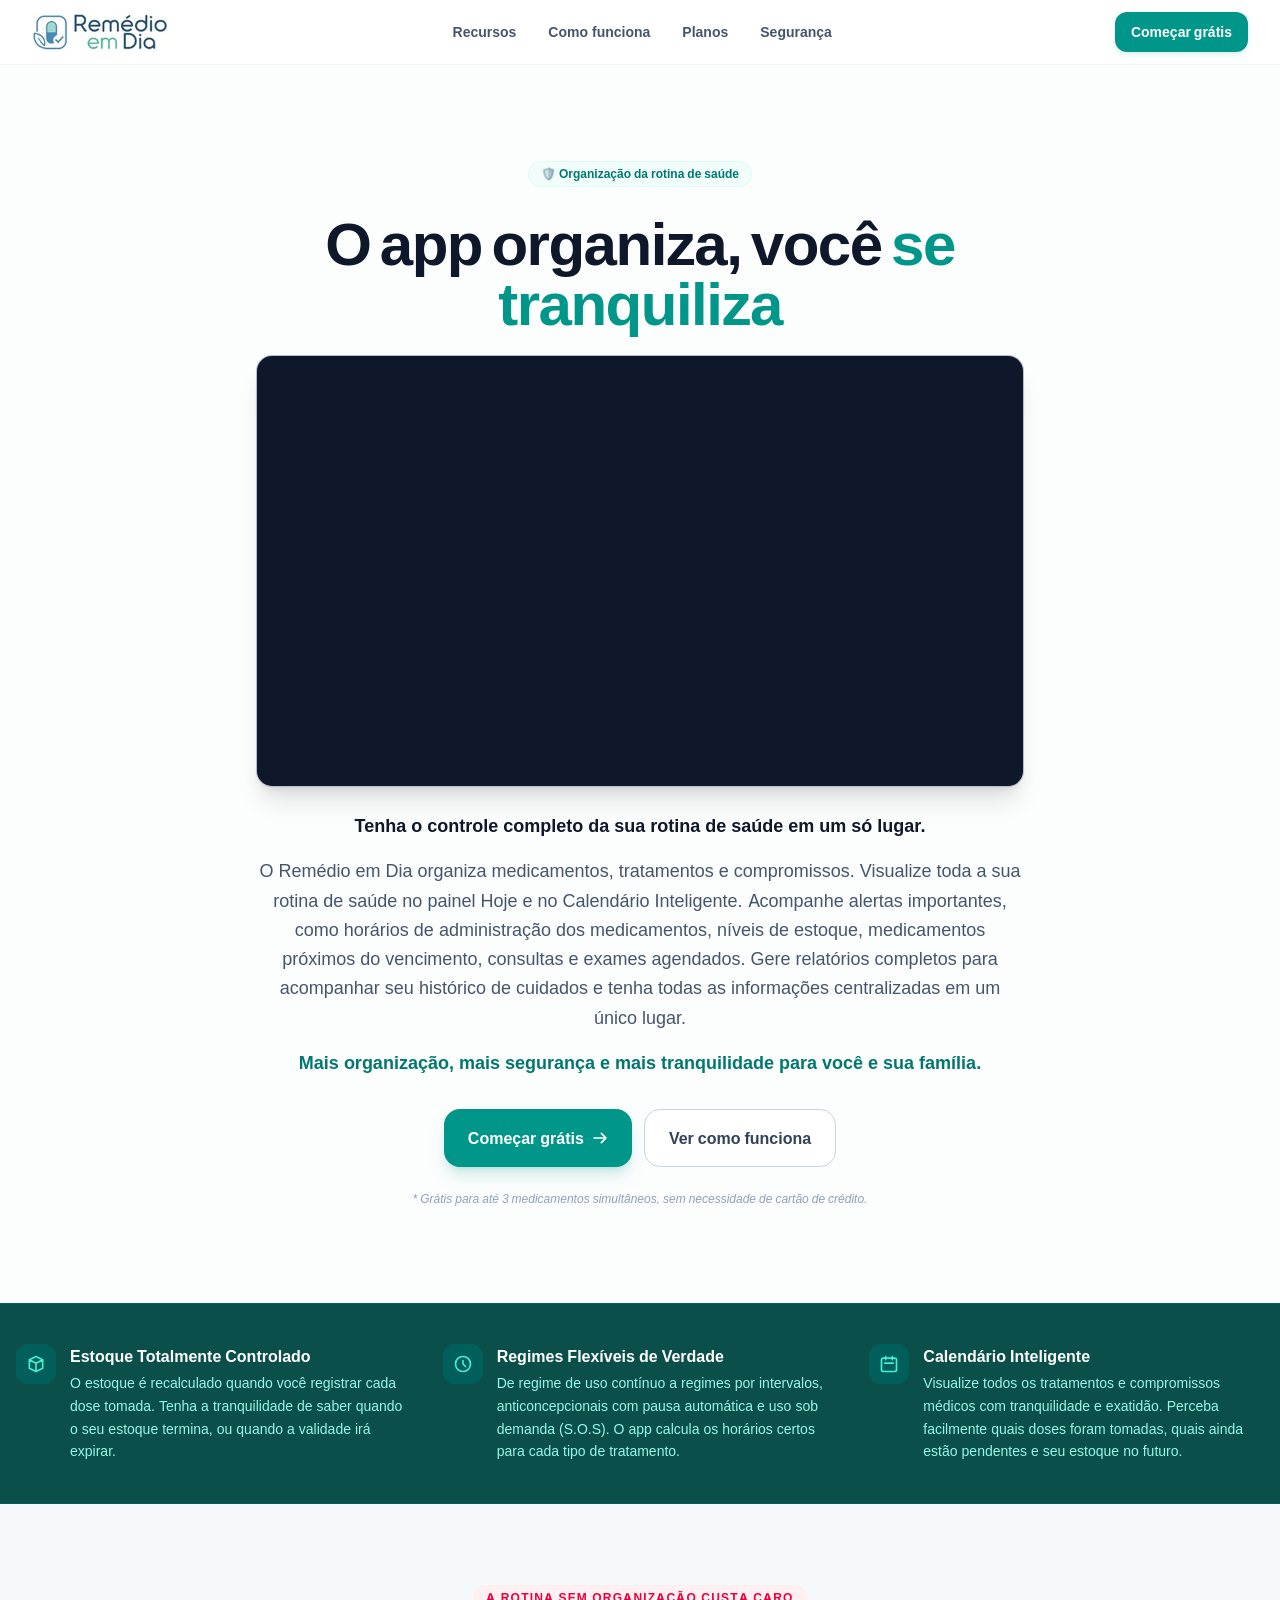
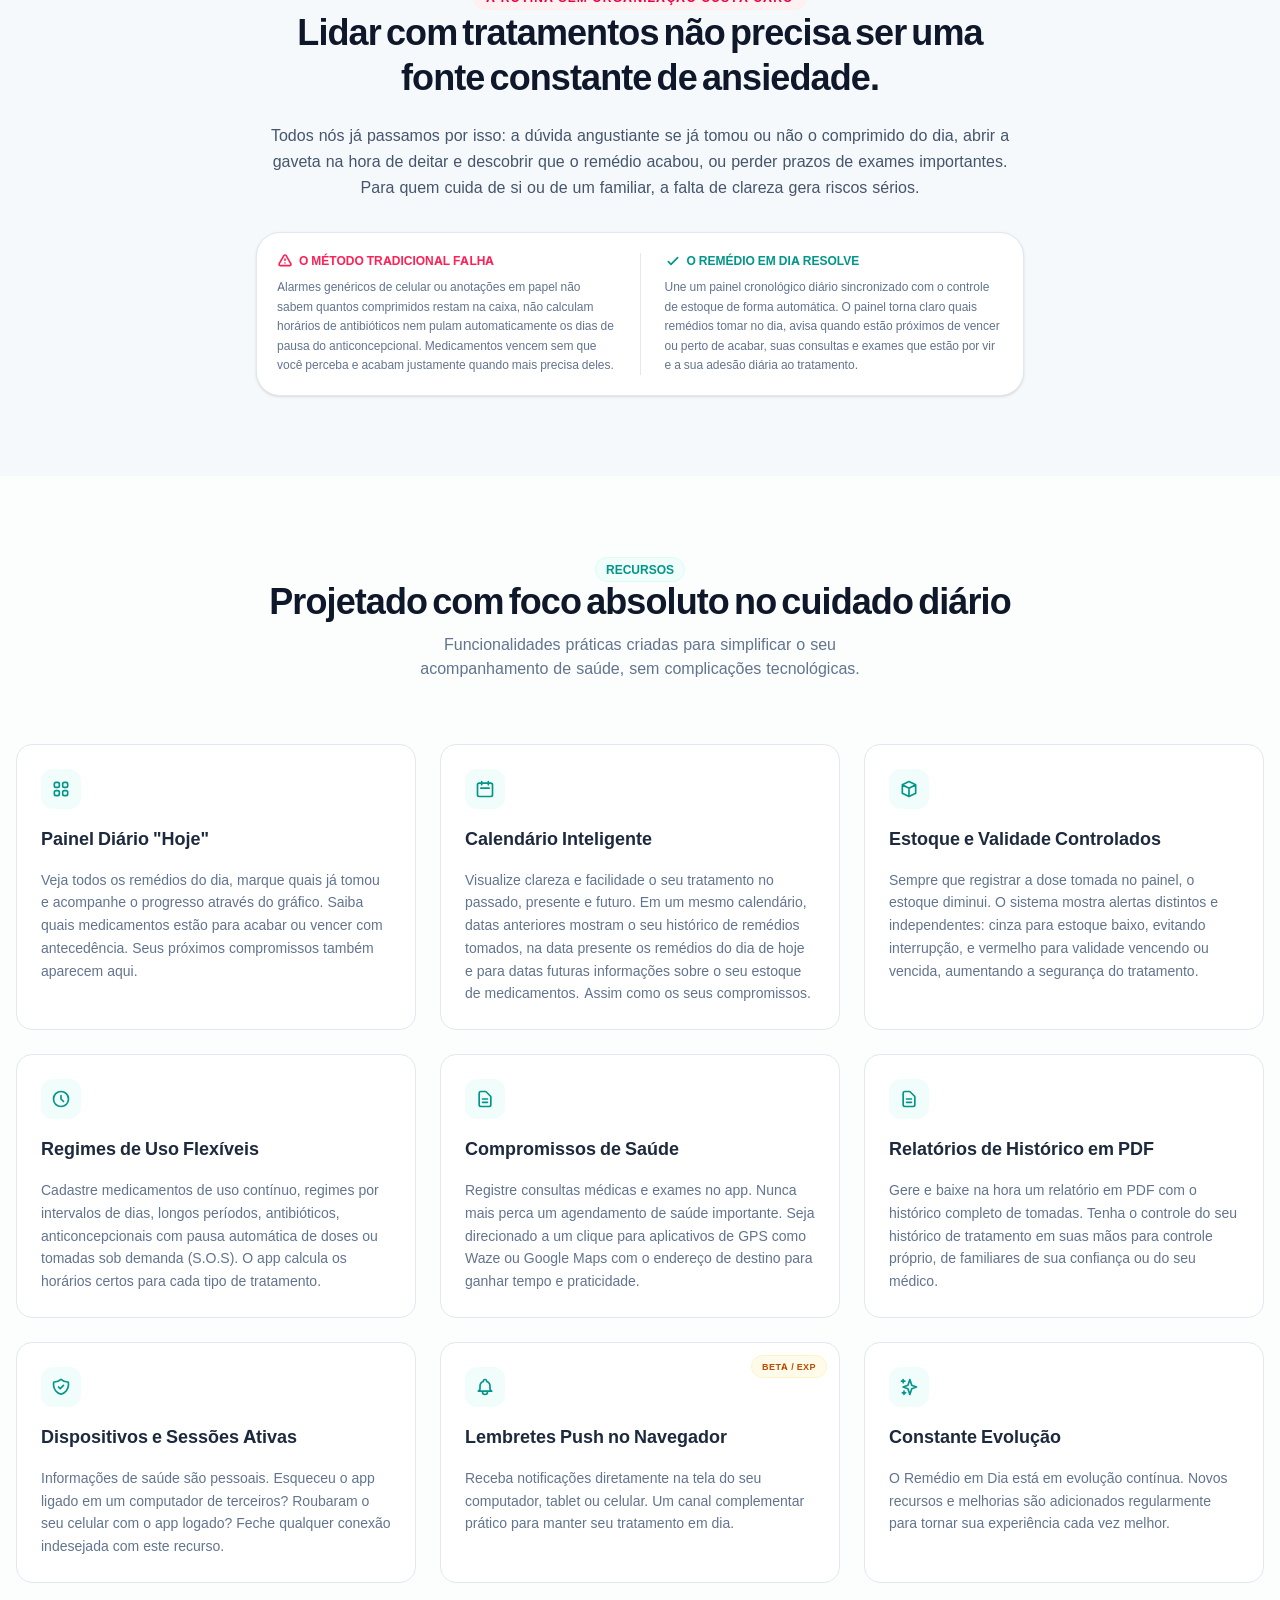
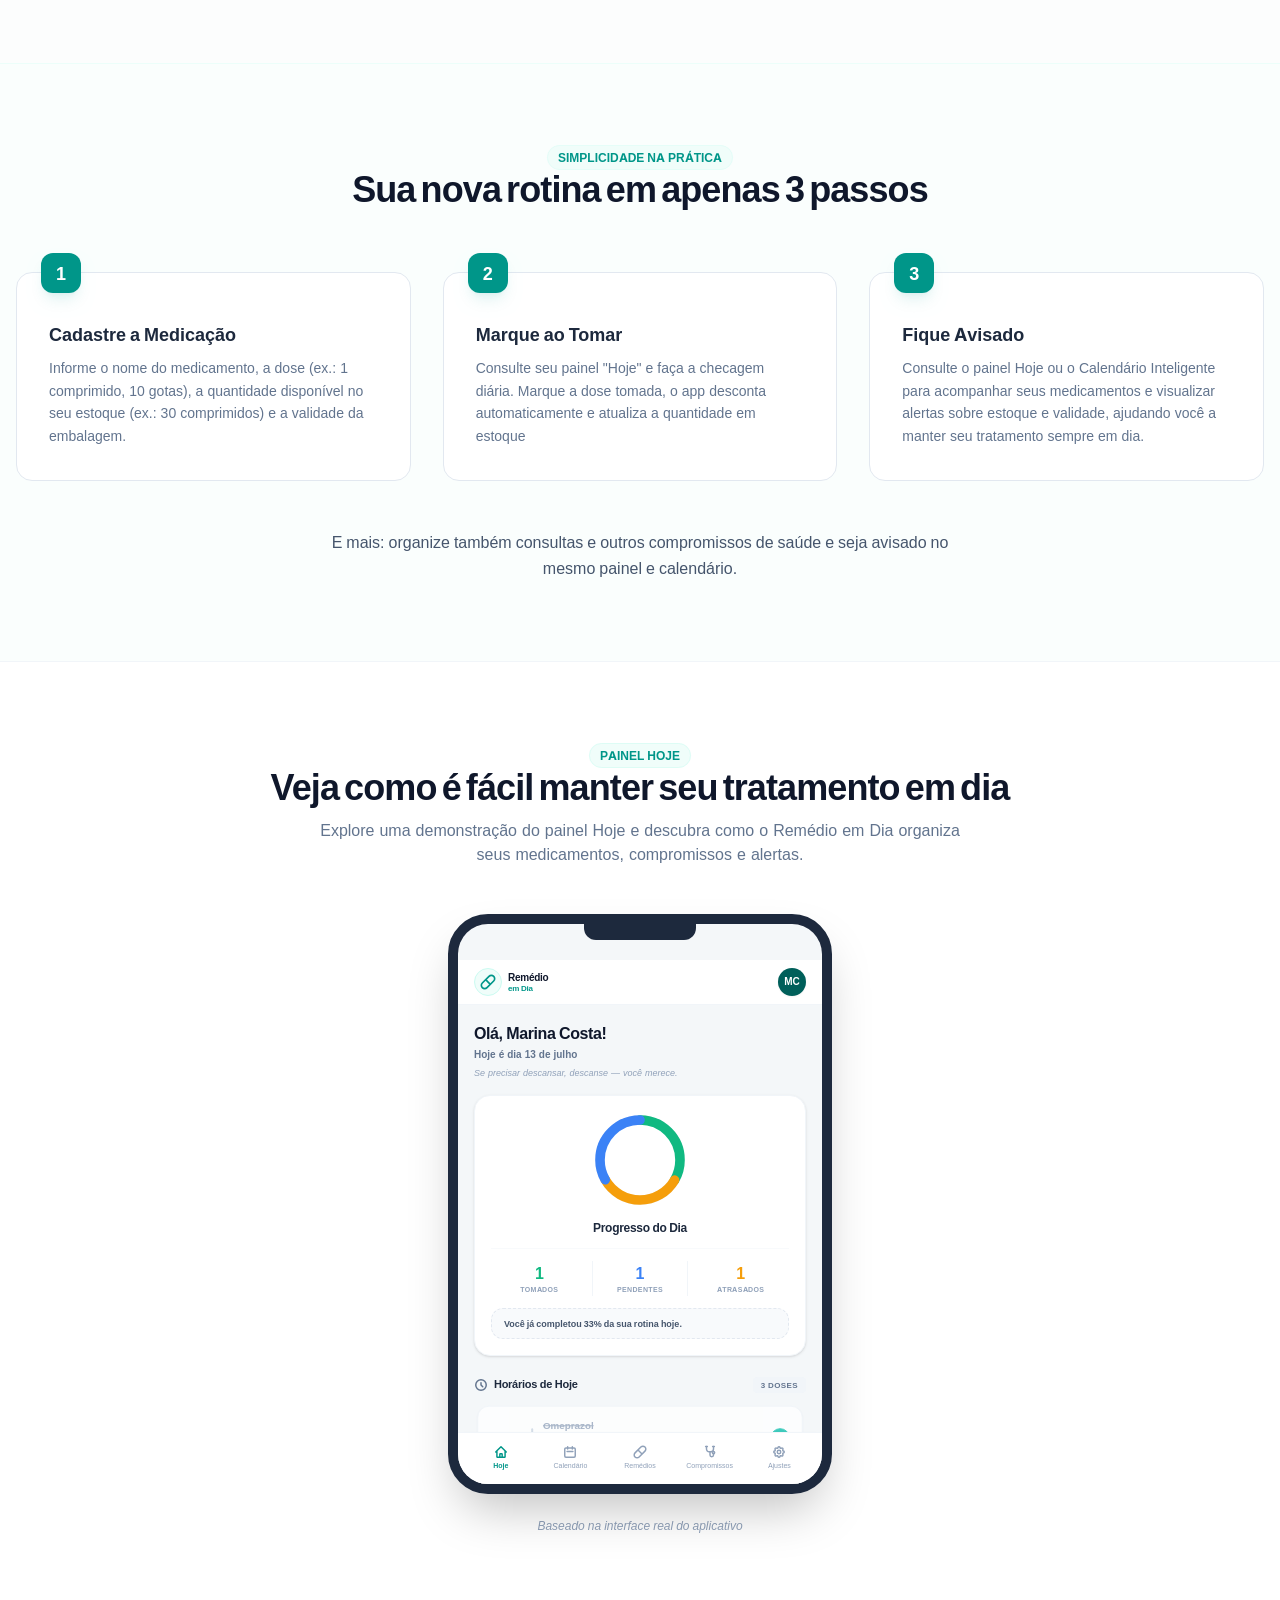
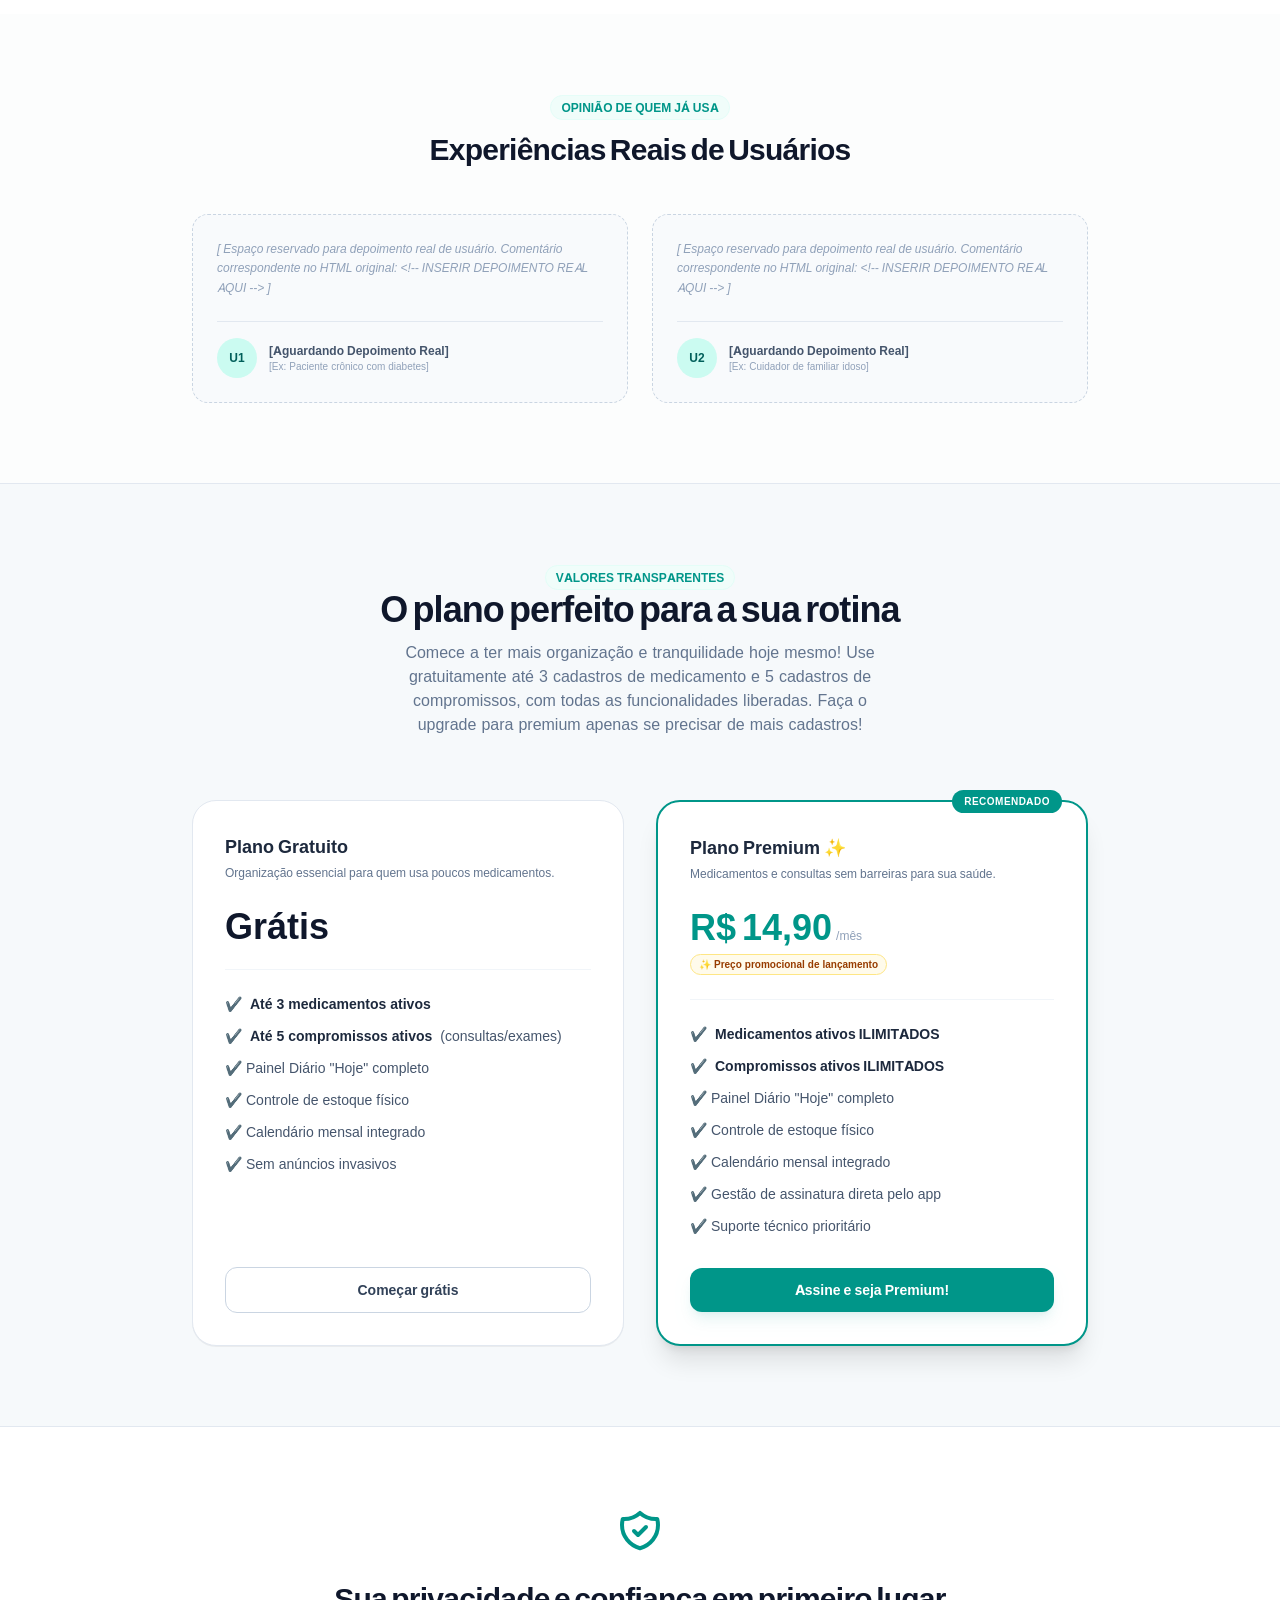
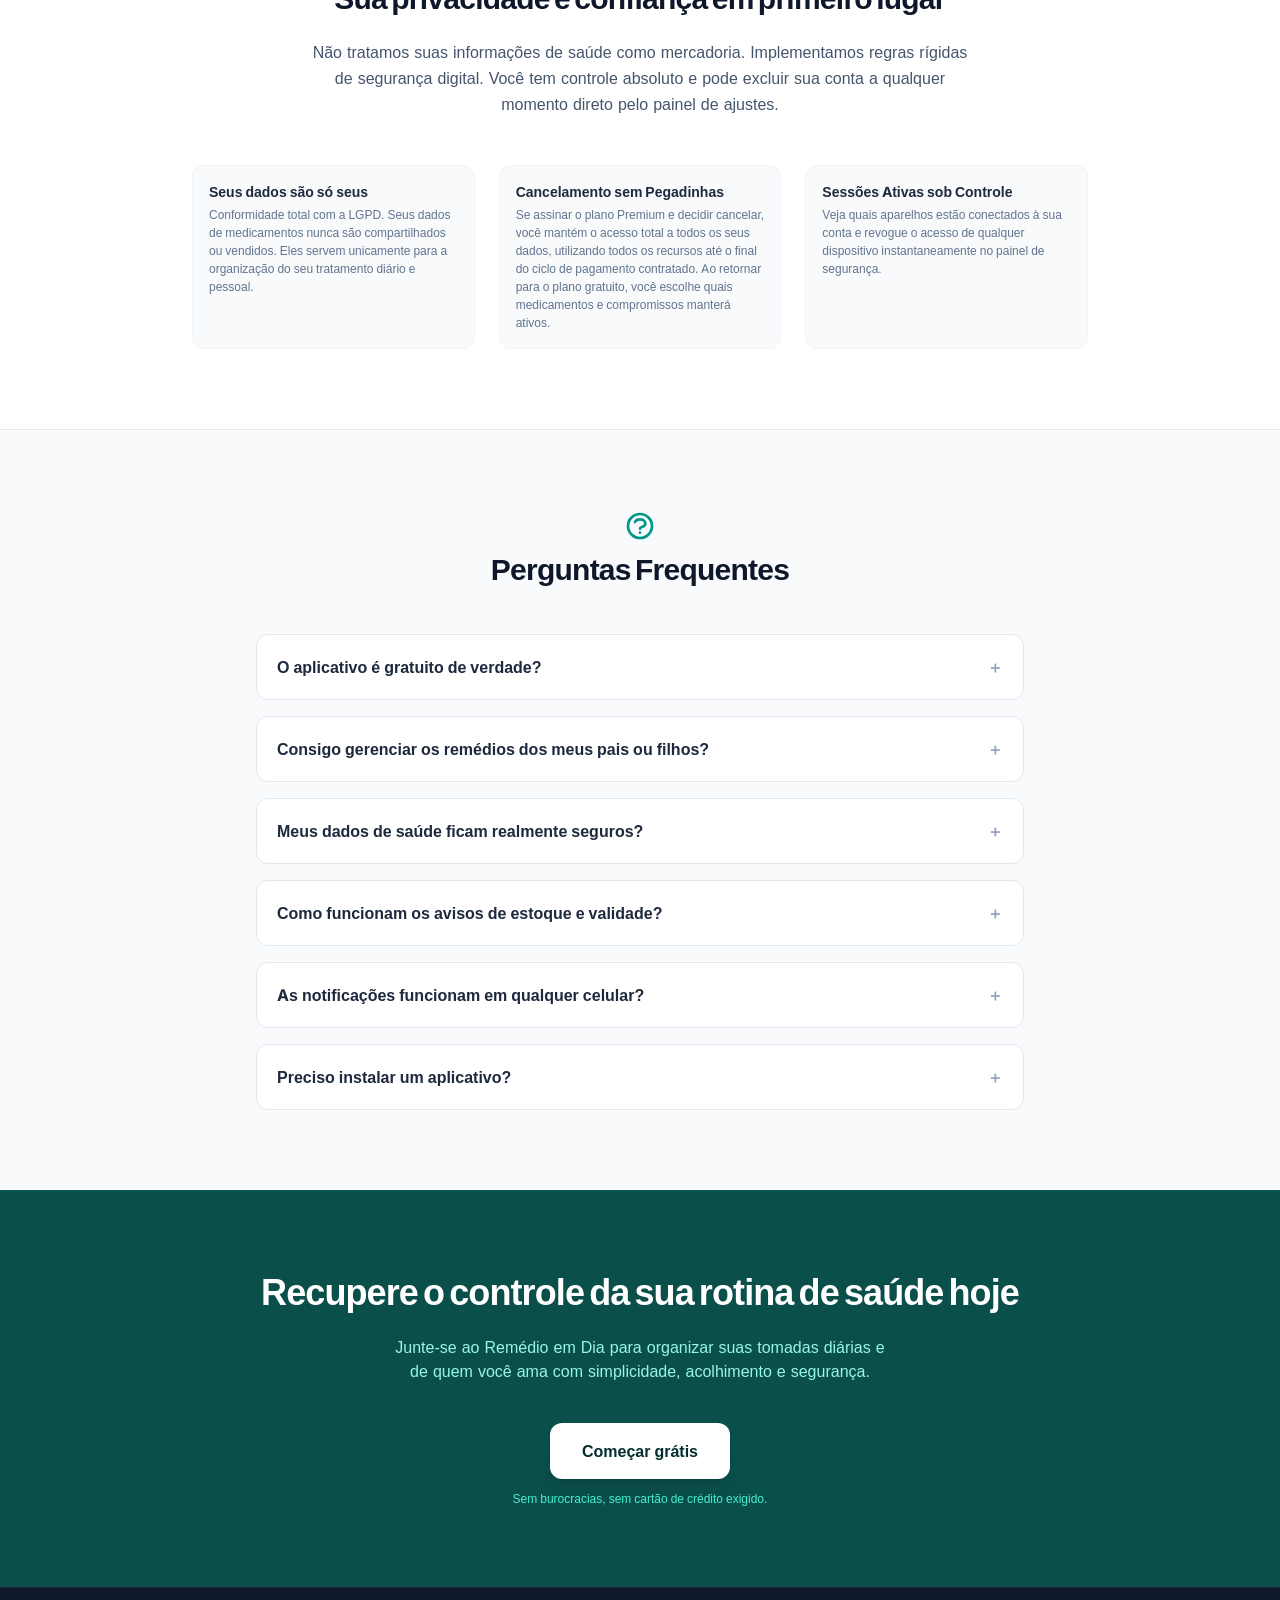
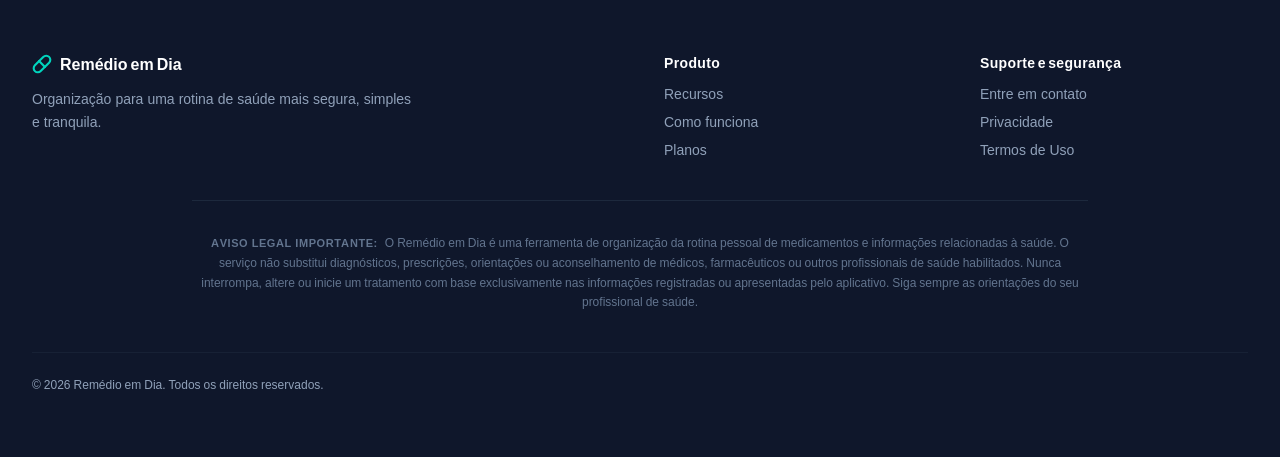
==== index.html @ 147aa5ec "Ajustes gerais" ====
<!DOCTYPE html>
<html lang="pt-BR" class="scroll-smooth">
<head>
  <meta charset="UTF-8">
  <meta name="viewport" content="width=device-width, initial-scale=1.0">
  <title>Remédio em Dia | Organização de Medicamentos e Rotina de Saúde</title>
  <meta name="description" content="O Remédio em Dia ajuda você a organizar medicamentos, tratamentos e compromissos de saúde em um só lugar. Acompanhe horários, estoque e validade com praticidade e segurança." />
  <meta name="robots" content="index, follow" />
  <meta name="keywords" content="remédios, medicamentos, organização de medicamentos, lembrete de remédio, controle de remédios, saúde, tratamentos, calendário de medicamentos, relatórios de saúde, app de remédios" />
  <link rel="canonical" href="https://www.remedioemdia.com/" />

  <!-- Open Graph / Facebook -->
  <meta property="og:title" content="Remédio em Dia | Organização de Medicamentos e Rotina de Saúde" />
  <meta property="og:description" content="O Remédio em Dia ajuda você a organizar medicamentos, tratamentos e compromissos de saúde em um só lugar. Acompanhe horários, estoque e validade com praticidade e segurança." />
  <meta property="og:type" content="website" />
  <meta property="og:url" content="https://www.remedioemdia.com/" />
  <meta property="og:site_name" content="Remédio em Dia" />
  <meta property="og:locale" content="pt_BR" />

  <!-- Twitter Cards -->
  <meta name="twitter:card" content="summary_large_image" />
  <meta name="twitter:title" content="Remédio em Dia | Organização de Medicamentos e Rotina de Saúde" />
  <meta name="twitter:description" content="O Remédio em Dia ajuda você a organizar medicamentos, tratamentos e compromissos de saúde em um só lugar. Acompanhe horários, estoque e validade com praticidade e segurança." />

  <!-- Dados Estruturados JSON-LD -->
  <script type="application/ld+json">
    {
      "@context": "https://schema.org",
      "@graph": [
        {
          "@type": "WebSite",
          "@id": "https://www.remedioemdia.com/#website",
          "url": "https://www.remedioemdia.com/",
          "name": "Remédio em Dia",
          "description": "Organização de Medicamentos e Rotina de Saúde",
          "inLanguage": "pt-BR"
        },
        {
          "@type": "SoftwareApplication",
          "name": "Remédio em Dia",
          "applicationCategory": "HealthApplication",
          "operatingSystem": "Web, Mobile, Desktop",
          "url": "https://app.remedioemdia.com/",
          "description": "Serviço digital criado para ajudar na organização da rotina de medicamentos, consultas, exames e cuidados com a saúde.",
          "offers": {
            "@type": "Offer",
            "price": "0",
            "priceCurrency": "BRL"
          }
        }
      ]
    }
  </script>
  
  <style>
    @font-face {
      font-family: 'Inter';
      font-style: normal;
      font-weight: 400;
      font-display: swap;
      src: url('/assets/fonts/inter-400-normal.woff2') format('woff2');
    }
    @font-face {
      font-family: 'Inter';
      font-style: normal;
      font-weight: 500;
      font-display: swap;
      src: url('/assets/fonts/inter-500-normal.woff2') format('woff2');
    }
    @font-face {
      font-family: 'Inter';
      font-style: normal;
      font-weight: 600;
      font-display: swap;
      src: url('/assets/fonts/inter-600-normal.woff2') format('woff2');
    }
    @font-face {
      font-family: 'Inter';
      font-style: normal;
      font-weight: 700;
      font-display: swap;
      src: url('/assets/fonts/inter-700-normal.woff2') format('woff2');
    }
    @font-face {
      font-family: 'Plus Jakarta Sans';
      font-style: normal;
      font-weight: 500;
      font-display: swap;
      src: url('/assets/fonts/plus-jakarta-sans-500-normal.woff2') format('woff2');
    }
    @font-face {
      font-family: 'Plus Jakarta Sans';
      font-style: normal;
      font-weight: 600;
      font-display: swap;
      src: url('/assets/fonts/plus-jakarta-sans-600-normal.woff2') format('woff2');
    }
    @font-face {
      font-family: 'Plus Jakarta Sans';
      font-style: normal;
      font-weight: 700;
      font-display: swap;
      src: url('/assets/fonts/plus-jakarta-sans-700-normal.woff2') format('woff2');
    }
    @font-face {
      font-family: 'Plus Jakarta Sans';
      font-style: normal;
      font-weight: 800;
      font-display: swap;
      src: url('/assets/fonts/plus-jakarta-sans-800-normal.woff2') format('woff2');
    }

    :focus-visible {
      outline: 3px solid #0d9488;
      outline-offset: 2px;
    }
    /* Ocultar barra de rolagem no simulador */
    .no-scrollbar::-webkit-scrollbar,
    .scrollbar-none::-webkit-scrollbar {
      display: none;
    }
    .no-scrollbar,
    .scrollbar-none {
      -ms-overflow-style: none;  /* IE/Edge */
      scrollbar-width: none;  /* Firefox */
    }
    @media (prefers-reduced-motion: reduce) {
      * {
        animation-duration: 0.01ms !important;
        animation-iteration-count: 1 !important;
        transition-duration: 0.01ms !important;
        scroll-behavior: auto !important;
      }
    }
  </style>
  <style>
/*! tailwindcss v4.3.3 | MIT License | https://tailwindcss.com */
@layer properties{@supports (((-webkit-hyphens:none)) and (not (margin-trim:inline))) or ((-moz-orient:inline) and (not (color:rgb(from red r g b)))){*,:before,:after,::backdrop{--tw-rotate-x:initial;--tw-rotate-y:initial;--tw-rotate-z:initial;--tw-skew-x:initial;--tw-skew-y:initial;--tw-space-y-reverse:0;--tw-border-style:solid;--tw-leading:initial;--tw-font-weight:initial;--tw-tracking:initial;--tw-shadow:0 0 #0000;--tw-shadow-color:initial;--tw-shadow-alpha:100%;--tw-inset-shadow:0 0 #0000;--tw-inset-shadow-color:initial;--tw-inset-shadow-alpha:100%;--tw-ring-color:initial;--tw-ring-shadow:0 0 #0000;--tw-inset-ring-color:initial;--tw-inset-ring-shadow:0 0 #0000;--tw-ring-inset:initial;--tw-ring-offset-width:0px;--tw-ring-offset-color:#fff;--tw-ring-offset-shadow:0 0 #0000;--tw-outline-style:solid;--tw-blur:initial;--tw-brightness:initial;--tw-contrast:initial;--tw-grayscale:initial;--tw-hue-rotate:initial;--tw-invert:initial;--tw-opacity:initial;--tw-saturate:initial;--tw-sepia:initial;--tw-drop-shadow:initial;--tw-drop-shadow-color:initial;--tw-drop-shadow-alpha:100%;--tw-drop-shadow-size:initial;--tw-backdrop-blur:initial;--tw-backdrop-brightness:initial;--tw-backdrop-contrast:initial;--tw-backdrop-grayscale:initial;--tw-backdrop-hue-rotate:initial;--tw-backdrop-invert:initial;--tw-backdrop-opacity:initial;--tw-backdrop-saturate:initial;--tw-backdrop-sepia:initial;--tw-duration:initial;--tw-ease:initial;--tw-scale-x:1;--tw-scale-y:1;--tw-scale-z:1;--tw-translate-x:0;--tw-translate-y:0;--tw-translate-z:0}}}@font-face{font-family:Inter;font-style:normal;font-weight:400;font-display:swap;src:url(/assets/fonts/inter-400-normal.woff2)format("woff2")}@font-face{font-family:Inter;font-style:normal;font-weight:500;font-display:swap;src:url(/assets/fonts/inter-500-normal.woff2)format("woff2")}@font-face{font-family:Inter;font-style:normal;font-weight:600;font-display:swap;src:url(/assets/fonts/inter-600-normal.woff2)format("woff2")}@font-face{font-family:Inter;font-style:normal;font-weight:700;font-display:swap;src:url(/assets/fonts/inter-700-normal.woff2)format("woff2")}@font-face{font-family:Plus Jakarta Sans;font-style:normal;font-weight:500;font-display:swap;src:url(/assets/fonts/plus-jakarta-sans-500-normal.woff2)format("woff2")}@font-face{font-family:Plus Jakarta Sans;font-style:normal;font-weight:600;font-display:swap;src:url(/assets/fonts/plus-jakarta-sans-600-normal.woff2)format("woff2")}@font-face{font-family:Plus Jakarta Sans;font-style:normal;font-weight:700;font-display:swap;src:url(/assets/fonts/plus-jakarta-sans-700-normal.woff2)format("woff2")}@font-face{font-family:Plus Jakarta Sans;font-style:normal;font-weight:800;font-display:swap;src:url(/assets/fonts/plus-jakarta-sans-800-normal.woff2)format("woff2")}@layer theme{:root,:host{--font-sans:"Inter", sans-serif;--font-mono:ui-monospace, SFMono-Regular, Menlo, Monaco, Consolas, "Liberation Mono", "Courier New", monospace;--color-red-50:oklch(97.1% .013 17.38);--color-red-100:oklch(93.6% .032 17.717);--color-red-600:oklch(57.7% .245 27.325);--color-amber-50:oklch(98.7% .022 95.277);--color-amber-100:oklch(96.2% .059 95.617);--color-amber-200:oklch(92.4% .12 95.746);--color-amber-400:oklch(82.8% .189 84.429);--color-amber-500:oklch(76.9% .188 70.08);--color-amber-700:oklch(55.5% .163 48.998);--color-amber-800:oklch(47.3% .137 46.201);--color-teal-50:oklch(98.4% .014 180.72);--color-teal-100:oklch(95.3% .051 180.801);--color-teal-200:oklch(91% .096 180.426);--color-teal-300:oklch(85.5% .138 181.071);--color-teal-400:oklch(77.7% .152 181.912);--color-teal-500:oklch(70.4% .14 182.503);--color-teal-600:oklch(60% .118 184.704);--color-teal-700:oklch(51.1% .096 186.391);--color-teal-800:oklch(43.7% .078 188.216);--color-teal-900:oklch(38.6% .063 188.416);--color-teal-950:oklch(27.7% .046 192.524);--color-blue-50:oklch(97% .014 254.604);--color-blue-100:oklch(93.2% .032 255.585);--color-blue-400:oklch(70.7% .165 254.624);--color-blue-500:oklch(62.3% .214 259.815);--color-blue-600:oklch(54.6% .245 262.881);--color-purple-500:oklch(62.7% .265 303.9);--color-rose-50:oklch(96.9% .015 12.422);--color-rose-100:oklch(94.1% .03 12.58);--color-rose-500:oklch(64.5% .246 16.439);--color-rose-600:oklch(58.6% .253 17.585);--color-slate-50:oklch(98.4% .003 247.858);--color-slate-100:oklch(96.8% .007 247.896);--color-slate-200:oklch(92.9% .013 255.508);--color-slate-300:oklch(86.9% .022 252.894);--color-slate-400:oklch(70.4% .04 256.788);--color-slate-500:oklch(55.4% .046 257.417);--color-slate-600:oklch(44.6% .043 257.281);--color-slate-700:oklch(37.2% .044 257.287);--color-slate-800:oklch(27.9% .041 260.031);--color-slate-900:oklch(20.8% .042 265.755);--color-slate-950:oklch(12.9% .042 264.695);--color-white:#fff;--spacing:.25rem;--container-sm:24rem;--container-md:28rem;--container-lg:32rem;--container-2xl:42rem;--container-3xl:48rem;--container-4xl:56rem;--container-7xl:80rem;--text-xs:.75rem;--text-xs--line-height:calc(1 / .75);--text-sm:.875rem;--text-sm--line-height:calc(1.25 / .875);--text-base:1rem;--text-base--line-height:calc(1.5 / 1);--text-lg:1.125rem;--text-lg--line-height:calc(1.75 / 1.125);--text-xl:1.25rem;--text-xl--line-height:calc(1.75 / 1.25);--text-2xl:1.5rem;--text-2xl--line-height:calc(2 / 1.5);--text-3xl:1.875rem;--text-3xl--line-height:calc(2.25 / 1.875);--text-4xl:2.25rem;--text-4xl--line-height:calc(2.5 / 2.25);--text-5xl:3rem;--text-5xl--line-height:1;--text-6xl:3.75rem;--text-6xl--line-height:1;--font-weight-medium:500;--font-weight-semibold:600;--font-weight-bold:700;--font-weight-extrabold:800;--font-weight-black:900;--tracking-tight:-.025em;--tracking-wide:.025em;--tracking-wider:.05em;--tracking-widest:.1em;--leading-tight:1.25;--leading-normal:1.5;--leading-relaxed:1.625;--radius-lg:.5rem;--radius-xl:.75rem;--radius-2xl:1rem;--radius-3xl:1.5rem;--ease-in:cubic-bezier(.4, 0, 1, 1);--ease-out:cubic-bezier(0, 0, .2, 1);--ease-in-out:cubic-bezier(.4, 0, .2, 1);--animate-pulse:pulse 2s cubic-bezier(.4, 0, .6, 1) infinite;--blur-xs:4px;--aspect-video:16 / 9;--default-transition-duration:.15s;--default-transition-timing-function:cubic-bezier(.4, 0, .2, 1);--default-font-family:var(--font-sans);--default-mono-font-family:var(--font-mono);--font-display:"Plus Jakarta Sans", sans-serif}}@layer base{*,:after,:before,::backdrop{box-sizing:border-box;border:0 solid;margin:0;padding:0}::file-selector-button{box-sizing:border-box;border:0 solid;margin:0;padding:0}html,:host{-webkit-text-size-adjust:100%;tab-size:4;line-height:1.5;font-family:var(--default-font-family,-apple-system, BlinkMacSystemFont, "Segoe UI", Roboto, "Helvetica Neue", "Noto Sans", Arial, sans-serif, "Apple Color Emoji", "Segoe UI Emoji", "Segoe UI Symbol", "Noto Color Emoji");font-feature-settings:var(--default-font-feature-settings,normal);font-variation-settings:var(--default-font-variation-settings,normal);-webkit-tap-highlight-color:transparent}hr{height:0;color:inherit;border-top-width:1px}abbr:where([title]){-webkit-text-decoration:underline dotted;text-decoration:underline dotted}h1,h2,h3,h4,h5,h6{font-size:inherit;font-weight:inherit}a{color:inherit;-webkit-text-decoration:inherit;-webkit-text-decoration:inherit;-webkit-text-decoration:inherit;text-decoration:inherit}b,strong{font-weight:bolder}code,kbd,samp,pre{font-family:var(--default-mono-font-family,ui-monospace, SFMono-Regular, Menlo, Monaco, Consolas, "Liberation Mono", "Courier New", monospace);font-feature-settings:var(--default-mono-font-feature-settings,normal);font-variation-settings:var(--default-mono-font-variation-settings,normal);font-size:1em}small{font-size:80%}sub,sup{vertical-align:baseline;font-size:75%;line-height:0;position:relative}sub{bottom:-.25em}sup{top:-.5em}table{text-indent:0;border-color:inherit;border-collapse:collapse}:-moz-focusring:where(:not(iframe)){outline:auto}progress{vertical-align:baseline}summary{display:list-item}ol,ul,menu{list-style:none}img,svg,video,canvas,audio,iframe,embed,object{vertical-align:middle;display:block}img,video{max-width:100%;height:auto}button,input,select,optgroup,textarea{font:inherit;font-feature-settings:inherit;font-variation-settings:inherit;letter-spacing:inherit;color:inherit;opacity:1;background-color:#0000;border-radius:0}::file-selector-button{font:inherit;font-feature-settings:inherit;font-variation-settings:inherit;letter-spacing:inherit;color:inherit;opacity:1;background-color:#0000;border-radius:0}:where(select:is([multiple],[size])) optgroup{font-weight:bolder}:where(select:is([multiple],[size])) optgroup option{padding-inline-start:20px}::file-selector-button{margin-inline-end:4px}::placeholder{opacity:1}@supports (not ((-webkit-appearance:-apple-pay-button))) or (contain-intrinsic-size:1px){::placeholder{color:currentColor}@supports (color:color-mix(in lab, red, red)){::placeholder{color:color-mix(in oklab, currentcolor 50%, transparent)}}}textarea{resize:vertical}::-webkit-search-decoration{-webkit-appearance:none}::-webkit-date-and-time-value{min-height:1lh;text-align:inherit}::-webkit-datetime-edit{display:inline-flex}::-webkit-datetime-edit-fields-wrapper{padding:0}::-webkit-datetime-edit{padding-block:0}::-webkit-datetime-edit-year-field{padding-block:0}::-webkit-datetime-edit-month-field{padding-block:0}::-webkit-datetime-edit-day-field{padding-block:0}::-webkit-datetime-edit-hour-field{padding-block:0}::-webkit-datetime-edit-minute-field{padding-block:0}::-webkit-datetime-edit-second-field{padding-block:0}::-webkit-datetime-edit-millisecond-field{padding-block:0}::-webkit-datetime-edit-meridiem-field{padding-block:0}::-webkit-calendar-picker-indicator{line-height:1}:-moz-ui-invalid{box-shadow:none}button,input:where([type=button],[type=reset],[type=submit]){appearance:button}::file-selector-button{appearance:button}::-webkit-inner-spin-button{height:auto}::-webkit-outer-spin-button{height:auto}[hidden]:where(:not([hidden=until-found])){display:none!important}}@layer components;@layer utilities{.visible{visibility:visible}.absolute{position:absolute}.fixed{position:fixed}.relative{position:relative}.static{position:static}.inset-0{inset:0}.inset-x-0{inset-inline:0}.inset-x-4{inset-inline:calc(var(--spacing) * 4)}.-top-3{top:calc(var(--spacing) * -3)}.-top-5{top:calc(var(--spacing) * -5)}.top-0{top:0}.top-3{top:calc(var(--spacing) * 3)}.top-4{top:calc(var(--spacing) * 4)}.right-3{right:calc(var(--spacing) * 3)}.right-4{right:calc(var(--spacing) * 4)}.right-6{right:calc(var(--spacing) * 6)}.bottom-0{bottom:0}.bottom-16{bottom:calc(var(--spacing) * 16)}.left-6{left:calc(var(--spacing) * 6)}.z-10{z-index:10}.z-20{z-index:20}.z-30{z-index:30}.z-40{z-index:40}.z-50{z-index:50}.container{width:100%}@media (min-width:40rem){.container{max-width:40rem}}@media (min-width:48rem){.container{max-width:48rem}}@media (min-width:64rem){.container{max-width:64rem}}@media (min-width:80rem){.container{max-width:80rem}}@media (min-width:96rem){.container{max-width:96rem}}.mx-4{margin-inline:calc(var(--spacing) * 4)}.mx-auto{margin-inline:auto}.my-6{margin-block:calc(var(--spacing) * 6)}.my-10{margin-block:calc(var(--spacing) * 10)}.mt-0\.5{margin-top:calc(var(--spacing) * .5)}.mt-1{margin-top:var(--spacing)}.mt-2{margin-top:calc(var(--spacing) * 2)}.mt-3{margin-top:calc(var(--spacing) * 3)}.mt-3\.5{margin-top:calc(var(--spacing) * 3.5)}.mt-4{margin-top:calc(var(--spacing) * 4)}.mt-5{margin-top:calc(var(--spacing) * 5)}.mt-6{margin-top:calc(var(--spacing) * 6)}.mt-8{margin-top:calc(var(--spacing) * 8)}.mt-10{margin-top:calc(var(--spacing) * 10)}.mt-12{margin-top:calc(var(--spacing) * 12)}.mr-1{margin-right:var(--spacing)}.mb-0\.5{margin-bottom:calc(var(--spacing) * .5)}.mb-1{margin-bottom:var(--spacing)}.mb-2{margin-bottom:calc(var(--spacing) * 2)}.mb-2\.5{margin-bottom:calc(var(--spacing) * 2.5)}.mb-3{margin-bottom:calc(var(--spacing) * 3)}.mb-3\.5{margin-bottom:calc(var(--spacing) * 3.5)}.mb-4{margin-bottom:calc(var(--spacing) * 4)}.mb-8{margin-bottom:calc(var(--spacing) * 8)}.mb-12{margin-bottom:calc(var(--spacing) * 12)}.mb-16{margin-bottom:calc(var(--spacing) * 16)}.ml-1{margin-left:var(--spacing)}.ml-10\.5{margin-left:calc(var(--spacing) * 10.5)}.block{display:block}.contents{display:contents}.flex{display:flex}.grid{display:grid}.hidden{display:none}.inline{display:inline}.inline-block{display:inline-block}.inline-flex{display:inline-flex}.table{display:table}.aspect-video{aspect-ratio:var(--aspect-video)}.h-3{height:calc(var(--spacing) * 3)}.h-3\.5{height:calc(var(--spacing) * 3.5)}.h-4{height:calc(var(--spacing) * 4)}.h-5{height:calc(var(--spacing) * 5)}.h-6{height:calc(var(--spacing) * 6)}.h-7{height:calc(var(--spacing) * 7)}.h-8{height:calc(var(--spacing) * 8)}.h-10{height:calc(var(--spacing) * 10)}.h-12{height:calc(var(--spacing) * 12)}.h-16{height:calc(var(--spacing) * 16)}.h-24{height:calc(var(--spacing) * 24)}.h-\[560px\]{height:560px}.h-full{height:100%}.min-h-screen{min-height:100vh}.w-0\.5{width:calc(var(--spacing) * .5)}.w-3{width:calc(var(--spacing) * 3)}.w-3\.5{width:calc(var(--spacing) * 3.5)}.w-4{width:calc(var(--spacing) * 4)}.w-5{width:calc(var(--spacing) * 5)}.w-6{width:calc(var(--spacing) * 6)}.w-7{width:calc(var(--spacing) * 7)}.w-8{width:calc(var(--spacing) * 8)}.w-10{width:calc(var(--spacing) * 10)}.w-12{width:calc(var(--spacing) * 12)}.w-16{width:calc(var(--spacing) * 16)}.w-24{width:calc(var(--spacing) * 24)}.w-28{width:calc(var(--spacing) * 28)}.w-auto{width:auto}.w-full{width:100%}.w-px{width:1px}.max-w-2xl{max-width:var(--container-2xl)}.max-w-3xl{max-width:var(--container-3xl)}.max-w-4xl{max-width:var(--container-4xl)}.max-w-7xl{max-width:var(--container-7xl)}.max-w-lg{max-width:var(--container-lg)}.max-w-md{max-width:var(--container-md)}.max-w-sm{max-width:var(--container-sm)}.min-w-\[32px\]{min-width:32px}.flex-1{flex:1}.shrink-0{flex-shrink:0}.scale-\[0\.98\]{scale:.98}.-rotate-90{rotate:-90deg}.rotate-90{rotate:90deg}.rotate-270{rotate:270deg}.transform{transform:var(--tw-rotate-x,) var(--tw-rotate-y,) var(--tw-rotate-z,) var(--tw-skew-x,) var(--tw-skew-y,)}.animate-pulse{animation:var(--animate-pulse)}.cursor-pointer{cursor:pointer}.resize{resize:both}.scrollbar-none{scrollbar-width:none}.list-inside{list-style-position:inside}.list-disc{list-style-type:disc}.grid-cols-1{grid-template-columns:repeat(1,minmax(0,1fr))}.grid-cols-3{grid-template-columns:repeat(3,minmax(0,1fr))}.flex-col{flex-direction:column}.flex-wrap{flex-wrap:wrap}.items-baseline{align-items:baseline}.items-center{align-items:center}.items-start{align-items:flex-start}.justify-between{justify-content:space-between}.justify-center{justify-content:center}.gap-1{gap:var(--spacing)}.gap-1\.5{gap:calc(var(--spacing) * 1.5)}.gap-2{gap:calc(var(--spacing) * 2)}.gap-2\.5{gap:calc(var(--spacing) * 2.5)}.gap-3{gap:calc(var(--spacing) * 3)}.gap-3\.5{gap:calc(var(--spacing) * 3.5)}.gap-4{gap:calc(var(--spacing) * 4)}.gap-6{gap:calc(var(--spacing) * 6)}.gap-8{gap:calc(var(--spacing) * 8)}:where(.space-y-2>:not(:last-child)){--tw-space-y-reverse:0;margin-block-start:calc(calc(var(--spacing) * 2) * var(--tw-space-y-reverse));margin-block-end:calc(calc(var(--spacing) * 2) * calc(1 - var(--tw-space-y-reverse)))}:where(.space-y-2\.5>:not(:last-child)){--tw-space-y-reverse:0;margin-block-start:calc(calc(var(--spacing) * 2.5) * var(--tw-space-y-reverse));margin-block-end:calc(calc(var(--spacing) * 2.5) * calc(1 - var(--tw-space-y-reverse)))}:where(.space-y-3>:not(:last-child)){--tw-space-y-reverse:0;margin-block-start:calc(calc(var(--spacing) * 3) * var(--tw-space-y-reverse));margin-block-end:calc(calc(var(--spacing) * 3) * calc(1 - var(--tw-space-y-reverse)))}:where(.space-y-3\.5>:not(:last-child)){--tw-space-y-reverse:0;margin-block-start:calc(calc(var(--spacing) * 3.5) * var(--tw-space-y-reverse));margin-block-end:calc(calc(var(--spacing) * 3.5) * calc(1 - var(--tw-space-y-reverse)))}:where(.space-y-4>:not(:last-child)){--tw-space-y-reverse:0;margin-block-start:calc(calc(var(--spacing) * 4) * var(--tw-space-y-reverse));margin-block-end:calc(calc(var(--spacing) * 4) * calc(1 - var(--tw-space-y-reverse)))}:where(.space-y-6>:not(:last-child)){--tw-space-y-reverse:0;margin-block-start:calc(calc(var(--spacing) * 6) * var(--tw-space-y-reverse));margin-block-end:calc(calc(var(--spacing) * 6) * calc(1 - var(--tw-space-y-reverse)))}:where(.space-y-10>:not(:last-child)){--tw-space-y-reverse:0;margin-block-start:calc(calc(var(--spacing) * 10) * var(--tw-space-y-reverse));margin-block-end:calc(calc(var(--spacing) * 10) * calc(1 - var(--tw-space-y-reverse)))}.overflow-hidden{overflow:hidden}.overflow-y-auto{overflow-y:auto}.scroll-smooth{scroll-behavior:smooth}.rounded{border-radius:.25rem}.rounded-2xl{border-radius:var(--radius-2xl)}.rounded-3xl{border-radius:var(--radius-3xl)}.rounded-\[2\.5rem\]{border-radius:2.5rem}.rounded-full{border-radius:3.40282e38px}.rounded-lg{border-radius:var(--radius-lg)}.rounded-xl{border-radius:var(--radius-xl)}.rounded-b-xl{border-bottom-right-radius:var(--radius-xl);border-bottom-left-radius:var(--radius-xl)}.border{border-style:var(--tw-border-style);border-width:1px}.border-0{border-style:var(--tw-border-style);border-width:0}.border-2{border-style:var(--tw-border-style);border-width:2px}.border-\[10px\]{border-style:var(--tw-border-style);border-width:10px}.border-x{border-inline-style:var(--tw-border-style);border-inline-width:1px}.border-y{border-block-style:var(--tw-border-style);border-block-width:1px}.border-t{border-top-style:var(--tw-border-style);border-top-width:1px}.border-b{border-bottom-style:var(--tw-border-style);border-bottom-width:1px}.border-l-0{border-left-style:var(--tw-border-style);border-left-width:0}.border-dashed{--tw-border-style:dashed;border-style:dashed}.border-\[\#E9D5FF\]{border-color:#e9d5ff}.border-\[\#EDF2F7\]{border-color:#edf2f7}.border-amber-100{border-color:var(--color-amber-100)}.border-amber-200{border-color:var(--color-amber-200)}.border-amber-400{border-color:var(--color-amber-400)}.border-blue-100{border-color:var(--color-blue-100)}.border-blue-400{border-color:var(--color-blue-400)}.border-red-100{border-color:var(--color-red-100)}.border-rose-100\/30{border-color:#ffe4e64d}@supports (color:color-mix(in lab, red, red)){.border-rose-100\/30{border-color:color-mix(in oklab, var(--color-rose-100) 30%, transparent)}}.border-slate-50{border-color:var(--color-slate-50)}.border-slate-100{border-color:var(--color-slate-100)}.border-slate-200{border-color:var(--color-slate-200)}.border-slate-200\/80{border-color:#e2e8f0cc}@supports (color:color-mix(in lab, red, red)){.border-slate-200\/80{border-color:color-mix(in oklab, var(--color-slate-200) 80%, transparent)}}.border-slate-300{border-color:var(--color-slate-300)}.border-slate-800{border-color:var(--color-slate-800)}.border-slate-800\/60{border-color:#1d293d99}@supports (color:color-mix(in lab, red, red)){.border-slate-800\/60{border-color:color-mix(in oklab, var(--color-slate-800) 60%, transparent)}}.border-teal-100{border-color:var(--color-teal-100)}.border-teal-100\/30{border-color:#cbfbf14d}@supports (color:color-mix(in lab, red, red)){.border-teal-100\/30{border-color:color-mix(in oklab, var(--color-teal-100) 30%, transparent)}}.border-teal-100\/35{border-color:#cbfbf159}@supports (color:color-mix(in lab, red, red)){.border-teal-100\/35{border-color:color-mix(in oklab, var(--color-teal-100) 35%, transparent)}}.border-teal-100\/50{border-color:#cbfbf180}@supports (color:color-mix(in lab, red, red)){.border-teal-100\/50{border-color:color-mix(in oklab, var(--color-teal-100) 50%, transparent)}}.border-teal-200{border-color:var(--color-teal-200)}.border-teal-200\/60{border-color:#96f7e499}@supports (color:color-mix(in lab, red, red)){.border-teal-200\/60{border-color:color-mix(in oklab, var(--color-teal-200) 60%, transparent)}}.border-teal-500{border-color:var(--color-teal-500)}.border-teal-600{border-color:var(--color-teal-600)}.border-teal-800{border-color:var(--color-teal-800)}.bg-\[\#3B82F6\]{background-color:#3b82f6}.bg-\[\#EFF6FF\]{background-color:#eff6ff}.bg-\[\#F4F7F9\]{background-color:#f4f7f9}.bg-\[\#F8FAFC\]{background-color:#f8fafc}.bg-\[\#FAF5FF\]{background-color:#faf5ff}.bg-amber-50{background-color:var(--color-amber-50)}.bg-amber-500{background-color:var(--color-amber-500)}.bg-blue-50\/50{background-color:#eff6ff80}@supports (color:color-mix(in lab, red, red)){.bg-blue-50\/50{background-color:color-mix(in oklab, var(--color-blue-50) 50%, transparent)}}.bg-blue-500{background-color:var(--color-blue-500)}.bg-red-50\/50{background-color:#fef2f280}@supports (color:color-mix(in lab, red, red)){.bg-red-50\/50{background-color:color-mix(in oklab, var(--color-red-50) 50%, transparent)}}.bg-rose-50{background-color:var(--color-rose-50)}.bg-slate-50{background-color:var(--color-slate-50)}.bg-slate-50\/35{background-color:#f8fafc59}@supports (color:color-mix(in lab, red, red)){.bg-slate-50\/35{background-color:color-mix(in oklab, var(--color-slate-50) 35%, transparent)}}.bg-slate-50\/50{background-color:#f8fafc80}@supports (color:color-mix(in lab, red, red)){.bg-slate-50\/50{background-color:color-mix(in oklab, var(--color-slate-50) 50%, transparent)}}.bg-slate-50\/60{background-color:#f8fafc99}@supports (color:color-mix(in lab, red, red)){.bg-slate-50\/60{background-color:color-mix(in oklab, var(--color-slate-50) 60%, transparent)}}.bg-slate-100{background-color:var(--color-slate-100)}.bg-slate-100\/40{background-color:#f1f5f966}@supports (color:color-mix(in lab, red, red)){.bg-slate-100\/40{background-color:color-mix(in oklab, var(--color-slate-100) 40%, transparent)}}.bg-slate-100\/50{background-color:#f1f5f980}@supports (color:color-mix(in lab, red, red)){.bg-slate-100\/50{background-color:color-mix(in oklab, var(--color-slate-100) 50%, transparent)}}.bg-slate-200{background-color:var(--color-slate-200)}.bg-slate-300{background-color:var(--color-slate-300)}.bg-slate-800{background-color:var(--color-slate-800)}.bg-slate-900{background-color:var(--color-slate-900)}.bg-slate-900\/60{background-color:#0f172b99}@supports (color:color-mix(in lab, red, red)){.bg-slate-900\/60{background-color:color-mix(in oklab, var(--color-slate-900) 60%, transparent)}}.bg-teal-50{background-color:var(--color-teal-50)}.bg-teal-50\/20{background-color:#f0fdfa33}@supports (color:color-mix(in lab, red, red)){.bg-teal-50\/20{background-color:color-mix(in oklab, var(--color-teal-50) 20%, transparent)}}.bg-teal-50\/50{background-color:#f0fdfa80}@supports (color:color-mix(in lab, red, red)){.bg-teal-50\/50{background-color:color-mix(in oklab, var(--color-teal-50) 50%, transparent)}}.bg-teal-100{background-color:var(--color-teal-100)}.bg-teal-500{background-color:var(--color-teal-500)}.bg-teal-600{background-color:var(--color-teal-600)}.bg-teal-800{background-color:var(--color-teal-800)}.bg-teal-900{background-color:var(--color-teal-900)}.bg-teal-950{background-color:var(--color-teal-950)}.bg-transparent{background-color:#0000}.bg-white{background-color:var(--color-white)}.fill-amber-100{fill:var(--color-amber-100)}.fill-teal-100{fill:var(--color-teal-100)}.stroke-\[3\]{stroke-width:3px}.object-contain{object-fit:contain}.object-cover{object-fit:cover}.p-1{padding:var(--spacing)}.p-2{padding:calc(var(--spacing) * 2)}.p-2\.5{padding:calc(var(--spacing) * 2.5)}.p-3{padding:calc(var(--spacing) * 3)}.p-4{padding:calc(var(--spacing) * 4)}.p-5{padding:calc(var(--spacing) * 5)}.p-6{padding:calc(var(--spacing) * 6)}.p-8{padding:calc(var(--spacing) * 8)}.px-1{padding-inline:var(--spacing)}.px-1\.5{padding-inline:calc(var(--spacing) * 1.5)}.px-2{padding-inline:calc(var(--spacing) * 2)}.px-2\.5{padding-inline:calc(var(--spacing) * 2.5)}.px-3{padding-inline:calc(var(--spacing) * 3)}.px-3\.5{padding-inline:calc(var(--spacing) * 3.5)}.px-4{padding-inline:calc(var(--spacing) * 4)}.px-6{padding-inline:calc(var(--spacing) * 6)}.px-8{padding-inline:calc(var(--spacing) * 8)}.py-0\.5{padding-block:calc(var(--spacing) * .5)}.py-1{padding-block:var(--spacing)}.py-1\.5{padding-block:calc(var(--spacing) * 1.5)}.py-2{padding-block:calc(var(--spacing) * 2)}.py-2\.5{padding-block:calc(var(--spacing) * 2.5)}.py-3{padding-block:calc(var(--spacing) * 3)}.py-4{padding-block:calc(var(--spacing) * 4)}.py-6{padding-block:calc(var(--spacing) * 6)}.py-10{padding-block:calc(var(--spacing) * 10)}.py-12{padding-block:calc(var(--spacing) * 12)}.py-20{padding-block:calc(var(--spacing) * 20)}.pt-2{padding-top:calc(var(--spacing) * 2)}.pt-3{padding-top:calc(var(--spacing) * 3)}.pt-3\.5{padding-top:calc(var(--spacing) * 3.5)}.pt-4{padding-top:calc(var(--spacing) * 4)}.pt-6{padding-top:calc(var(--spacing) * 6)}.pt-7{padding-top:calc(var(--spacing) * 7)}.pt-8{padding-top:calc(var(--spacing) * 8)}.pb-16{padding-bottom:calc(var(--spacing) * 16)}.pl-0{padding-left:0}.pl-2{padding-left:calc(var(--spacing) * 2)}.text-center{text-align:center}.text-left{text-align:left}.font-display{font-family:var(--font-display)}.font-sans{font-family:var(--font-sans)}.text-2xl{font-size:var(--text-2xl);line-height:var(--tw-leading,var(--text-2xl--line-height))}.text-3xl{font-size:var(--text-3xl);line-height:var(--tw-leading,var(--text-3xl--line-height))}.text-4xl{font-size:var(--text-4xl);line-height:var(--tw-leading,var(--text-4xl--line-height))}.text-base{font-size:var(--text-base);line-height:var(--tw-leading,var(--text-base--line-height))}.text-lg{font-size:var(--text-lg);line-height:var(--tw-leading,var(--text-lg--line-height))}.text-sm{font-size:var(--text-sm);line-height:var(--tw-leading,var(--text-sm--line-height))}.text-xl{font-size:var(--text-xl);line-height:var(--tw-leading,var(--text-xl--line-height))}.text-xs{font-size:var(--text-xs);line-height:var(--tw-leading,var(--text-xs--line-height))}.text-\[7px\]{font-size:7px}.text-\[8px\]{font-size:8px}.text-\[9px\]{font-size:9px}.text-\[10px\]{font-size:10px}.text-\[11px\]{font-size:11px}.leading-none{--tw-leading:1;line-height:1}.leading-normal{--tw-leading:var(--leading-normal);line-height:var(--leading-normal)}.leading-relaxed{--tw-leading:var(--leading-relaxed);line-height:var(--leading-relaxed)}.leading-tight{--tw-leading:var(--leading-tight);line-height:var(--leading-tight)}.font-black{--tw-font-weight:var(--font-weight-black);font-weight:var(--font-weight-black)}.font-bold{--tw-font-weight:var(--font-weight-bold);font-weight:var(--font-weight-bold)}.font-extrabold{--tw-font-weight:var(--font-weight-extrabold);font-weight:var(--font-weight-extrabold)}.font-medium{--tw-font-weight:var(--font-weight-medium);font-weight:var(--font-weight-medium)}.font-semibold{--tw-font-weight:var(--font-weight-semibold);font-weight:var(--font-weight-semibold)}.tracking-tight{--tw-tracking:var(--tracking-tight);letter-spacing:var(--tracking-tight)}.tracking-wide{--tw-tracking:var(--tracking-wide);letter-spacing:var(--tracking-wide)}.tracking-wider{--tw-tracking:var(--tracking-wider);letter-spacing:var(--tracking-wider)}.tracking-widest{--tw-tracking:var(--tracking-widest);letter-spacing:var(--tracking-widest)}.break-all{word-break:break-all}.whitespace-pre-line{white-space:pre-line}.text-\[\#3B82F6\]{color:#3b82f6}.text-\[\#7E22CE\]{color:#7e22ce}.text-\[\#10B981\]{color:#10b981}.text-\[\#94A3B8\]{color:#94a3b8}.text-\[\#F59E0B\]{color:#f59e0b}.text-amber-500{color:var(--color-amber-500)}.text-amber-700{color:var(--color-amber-700)}.text-amber-800{color:var(--color-amber-800)}.text-blue-500{color:var(--color-blue-500)}.text-blue-600{color:var(--color-blue-600)}.text-purple-500{color:var(--color-purple-500)}.text-red-600{color:var(--color-red-600)}.text-rose-500{color:var(--color-rose-500)}.text-rose-600{color:var(--color-rose-600)}.text-slate-400{color:var(--color-slate-400)}.text-slate-500{color:var(--color-slate-500)}.text-slate-600{color:var(--color-slate-600)}.text-slate-700{color:var(--color-slate-700)}.text-slate-800{color:var(--color-slate-800)}.text-slate-900{color:var(--color-slate-900)}.text-teal-100{color:var(--color-teal-100)}.text-teal-200{color:var(--color-teal-200)}.text-teal-300{color:var(--color-teal-300)}.text-teal-400{color:var(--color-teal-400)}.text-teal-600{color:var(--color-teal-600)}.text-teal-700{color:var(--color-teal-700)}.text-teal-800{color:var(--color-teal-800)}.text-teal-900{color:var(--color-teal-900)}.text-teal-950{color:var(--color-teal-950)}.text-white{color:var(--color-white)}.lowercase{text-transform:lowercase}.uppercase{text-transform:uppercase}.italic{font-style:italic}.line-through{text-decoration-line:line-through}.underline{text-decoration-line:underline}.antialiased{-webkit-font-smoothing:antialiased;-moz-osx-font-smoothing:grayscale}.opacity-75{opacity:.75}.opacity-100{opacity:1}.shadow-2xl{--tw-shadow:0 25px 50px -12px var(--tw-shadow-color,#00000040);box-shadow:var(--tw-inset-shadow), var(--tw-inset-ring-shadow), var(--tw-ring-offset-shadow), var(--tw-ring-shadow), var(--tw-shadow)}.shadow-2xs{--tw-shadow:0 1px var(--tw-shadow-color,#0000000d);box-shadow:var(--tw-inset-shadow), var(--tw-inset-ring-shadow), var(--tw-ring-offset-shadow), var(--tw-ring-shadow), var(--tw-shadow)}.shadow-lg{--tw-shadow:0 10px 15px -3px var(--tw-shadow-color,#0000001a), 0 4px 6px -4px var(--tw-shadow-color,#0000001a);box-shadow:var(--tw-inset-shadow), var(--tw-inset-ring-shadow), var(--tw-ring-offset-shadow), var(--tw-ring-shadow), var(--tw-shadow)}.shadow-md{--tw-shadow:0 4px 6px -1px var(--tw-shadow-color,#0000001a), 0 2px 4px -2px var(--tw-shadow-color,#0000001a);box-shadow:var(--tw-inset-shadow), var(--tw-inset-ring-shadow), var(--tw-ring-offset-shadow), var(--tw-ring-shadow), var(--tw-shadow)}.shadow-sm{--tw-shadow:0 1px 3px 0 var(--tw-shadow-color,#0000001a), 0 1px 2px -1px var(--tw-shadow-color,#0000001a);box-shadow:var(--tw-inset-shadow), var(--tw-inset-ring-shadow), var(--tw-ring-offset-shadow), var(--tw-ring-shadow), var(--tw-shadow)}.shadow-xl{--tw-shadow:0 20px 25px -5px var(--tw-shadow-color,#0000001a), 0 8px 10px -6px var(--tw-shadow-color,#0000001a);box-shadow:var(--tw-inset-shadow), var(--tw-inset-ring-shadow), var(--tw-ring-offset-shadow), var(--tw-ring-shadow), var(--tw-shadow)}.shadow-xs{--tw-shadow:0 1px 2px 0 var(--tw-shadow-color,#0000000d);box-shadow:var(--tw-inset-shadow), var(--tw-inset-ring-shadow), var(--tw-ring-offset-shadow), var(--tw-ring-shadow), var(--tw-shadow)}.shadow-teal-600\/10{--tw-shadow-color:#0095881a}@supports (color:color-mix(in lab, red, red)){.shadow-teal-600\/10{--tw-shadow-color:color-mix(in oklab, color-mix(in oklab, var(--color-teal-600) 10%, transparent) var(--tw-shadow-alpha), transparent)}}.shadow-teal-600\/20{--tw-shadow-color:#00958833}@supports (color:color-mix(in lab, red, red)){.shadow-teal-600\/20{--tw-shadow-color:color-mix(in oklab, color-mix(in oklab, var(--color-teal-600) 20%, transparent) var(--tw-shadow-alpha), transparent)}}.outline{outline-style:var(--tw-outline-style);outline-width:1px}.blur{--tw-blur:blur(8px);filter:var(--tw-blur,) var(--tw-brightness,) var(--tw-contrast,) var(--tw-grayscale,) var(--tw-hue-rotate,) var(--tw-invert,) var(--tw-saturate,) var(--tw-sepia,) var(--tw-drop-shadow,)}.drop-shadow{--tw-drop-shadow-size:drop-shadow(0 1px 2px var(--tw-drop-shadow-color,#0000001a)) drop-shadow(0 1px 1px var(--tw-drop-shadow-color,#0000000f));--tw-drop-shadow:drop-shadow(0 1px 2px #0000001a) drop-shadow(0 1px 1px #0000000f);filter:var(--tw-blur,) var(--tw-brightness,) var(--tw-contrast,) var(--tw-grayscale,) var(--tw-hue-rotate,) var(--tw-invert,) var(--tw-saturate,) var(--tw-sepia,) var(--tw-drop-shadow,)}.filter{filter:var(--tw-blur,) var(--tw-brightness,) var(--tw-contrast,) var(--tw-grayscale,) var(--tw-hue-rotate,) var(--tw-invert,) var(--tw-saturate,) var(--tw-sepia,) var(--tw-drop-shadow,)}.backdrop-blur-xs{--tw-backdrop-blur:blur(var(--blur-xs));-webkit-backdrop-filter:var(--tw-backdrop-blur,) var(--tw-backdrop-brightness,) var(--tw-backdrop-contrast,) var(--tw-backdrop-grayscale,) var(--tw-backdrop-hue-rotate,) var(--tw-backdrop-invert,) var(--tw-backdrop-opacity,) var(--tw-backdrop-saturate,) var(--tw-backdrop-sepia,);backdrop-filter:var(--tw-backdrop-blur,) var(--tw-backdrop-brightness,) var(--tw-backdrop-contrast,) var(--tw-backdrop-grayscale,) var(--tw-backdrop-hue-rotate,) var(--tw-backdrop-invert,) var(--tw-backdrop-opacity,) var(--tw-backdrop-saturate,) var(--tw-backdrop-sepia,)}.transition{transition-property:color,background-color,border-color,outline-color,text-decoration-color,fill,stroke,--tw-gradient-from,--tw-gradient-via,--tw-gradient-to,opacity,box-shadow,transform,translate,scale,rotate,filter,-webkit-backdrop-filter,backdrop-filter,display,content-visibility,overlay,pointer-events;transition-timing-function:var(--tw-ease,var(--default-transition-timing-function));transition-duration:var(--tw-duration,var(--default-transition-duration))}.transition-all{transition-property:all;transition-timing-function:var(--tw-ease,var(--default-transition-timing-function));transition-duration:var(--tw-duration,var(--default-transition-duration))}.transition-colors{transition-property:color,background-color,border-color,outline-color,text-decoration-color,fill,stroke,--tw-gradient-from,--tw-gradient-via,--tw-gradient-to;transition-timing-function:var(--tw-ease,var(--default-transition-timing-function));transition-duration:var(--tw-duration,var(--default-transition-duration))}.transition-transform{transition-property:transform,translate,scale,rotate;transition-timing-function:var(--tw-ease,var(--default-transition-timing-function));transition-duration:var(--tw-duration,var(--default-transition-duration))}.duration-200{--tw-duration:.2s;transition-duration:.2s}.duration-300{--tw-duration:.3s;transition-duration:.3s}.ease-in{--tw-ease:var(--ease-in);transition-timing-function:var(--ease-in)}.ease-in-out{--tw-ease:var(--ease-in-out);transition-timing-function:var(--ease-in-out)}.ease-out{--tw-ease:var(--ease-out);transition-timing-function:var(--ease-out)}.outline-none{--tw-outline-style:none;outline-style:none}.select-none{-webkit-user-select:none;user-select:none}@media (hover:hover){.group-hover\:scale-110:is(:where(.group):hover *){--tw-scale-x:110%;--tw-scale-y:110%;--tw-scale-z:110%;scale:var(--tw-scale-x) var(--tw-scale-y)}.group-hover\:bg-teal-500:is(:where(.group):hover *){background-color:var(--color-teal-500)}}.selection\:bg-teal-100 ::selection{background-color:var(--color-teal-100)}.selection\:bg-teal-100::selection{background-color:var(--color-teal-100)}.selection\:text-teal-900 ::selection{color:var(--color-teal-900)}.selection\:text-teal-900::selection{color:var(--color-teal-900)}@media (hover:hover){.hover\:border-slate-200:hover{border-color:var(--color-slate-200)}.hover\:border-slate-300:hover{border-color:var(--color-slate-300)}.hover\:border-teal-500:hover{border-color:var(--color-teal-500)}.hover\:bg-\[\#EDF2F7\]:hover{background-color:#edf2f7}.hover\:bg-\[\#F3E8FF\]:hover{background-color:#f3e8ff}.hover\:bg-blue-50:hover{background-color:var(--color-blue-50)}.hover\:bg-red-50:hover{background-color:var(--color-red-50)}.hover\:bg-slate-50:hover{background-color:var(--color-slate-50)}.hover\:bg-slate-50\/50:hover{background-color:#f8fafc80}@supports (color:color-mix(in lab, red, red)){.hover\:bg-slate-50\/50:hover{background-color:color-mix(in oklab, var(--color-slate-50) 50%, transparent)}}.hover\:bg-slate-100:hover{background-color:var(--color-slate-100)}.hover\:bg-teal-50:hover{background-color:var(--color-teal-50)}.hover\:bg-teal-700:hover{background-color:var(--color-teal-700)}.hover\:text-slate-600:hover{color:var(--color-slate-600)}.hover\:text-slate-950:hover{color:var(--color-slate-950)}.hover\:text-teal-600:hover{color:var(--color-teal-600)}.hover\:text-teal-700:hover{color:var(--color-teal-700)}.hover\:text-teal-800:hover{color:var(--color-teal-800)}.hover\:text-white:hover{color:var(--color-white)}.hover\:opacity-90:hover{opacity:.9}.hover\:shadow-md:hover{--tw-shadow:0 4px 6px -1px var(--tw-shadow-color,#0000001a), 0 2px 4px -2px var(--tw-shadow-color,#0000001a);box-shadow:var(--tw-inset-shadow), var(--tw-inset-ring-shadow), var(--tw-ring-offset-shadow), var(--tw-ring-shadow), var(--tw-shadow)}}.focus\:border-teal-600:focus{border-color:var(--color-teal-600)}.focus\:ring-2:focus{--tw-ring-shadow:var(--tw-ring-inset,) 0 0 0 calc(2px + var(--tw-ring-offset-width)) var(--tw-ring-color,currentcolor);box-shadow:var(--tw-inset-shadow), var(--tw-inset-ring-shadow), var(--tw-ring-offset-shadow), var(--tw-ring-shadow), var(--tw-shadow)}.focus\:ring-teal-500:focus{--tw-ring-color:var(--color-teal-500)}.focus\:ring-teal-500\/20:focus{--tw-ring-color:#00baa733}@supports (color:color-mix(in lab, red, red)){.focus\:ring-teal-500\/20:focus{--tw-ring-color:color-mix(in oklab, var(--color-teal-500) 20%, transparent)}}.focus\:outline-none:focus{--tw-outline-style:none;outline-style:none}.active\:scale-95:active{--tw-scale-x:95%;--tw-scale-y:95%;--tw-scale-z:95%;scale:var(--tw-scale-x) var(--tw-scale-y)}.active\:scale-98:active{--tw-scale-x:98%;--tw-scale-y:98%;--tw-scale-z:98%;scale:var(--tw-scale-x) var(--tw-scale-y)}@media (min-width:40rem){.sm\:inline-flex{display:inline-flex}.sm\:flex-row{flex-direction:row}.sm\:items-center{align-items:center}.sm\:border-l-2{border-left-style:var(--tw-border-style);border-left-width:2px}.sm\:p-10{padding:calc(var(--spacing) * 10)}.sm\:px-6{padding-inline:calc(var(--spacing) * 6)}.sm\:py-16{padding-block:calc(var(--spacing) * 16)}.sm\:pl-4{padding-left:calc(var(--spacing) * 4)}.sm\:text-4xl{font-size:var(--text-4xl);line-height:var(--tw-leading,var(--text-4xl--line-height))}}@media (min-width:48rem){.md\:col-span-3{grid-column:span 3/span 3}.md\:col-span-6{grid-column:span 6/span 6}.md\:mt-12{margin-top:calc(var(--spacing) * 12)}.md\:block{display:block}.md\:flex{display:flex}.md\:hidden{display:none}.md\:h-9{height:calc(var(--spacing) * 9)}.md\:grid-cols-2{grid-template-columns:repeat(2,minmax(0,1fr))}.md\:grid-cols-3{grid-template-columns:repeat(3,minmax(0,1fr))}.md\:grid-cols-12{grid-template-columns:repeat(12,minmax(0,1fr))}.md\:flex-row{flex-direction:row}.md\:gap-4{gap:calc(var(--spacing) * 4)}.md\:p-8{padding:calc(var(--spacing) * 8)}.md\:p-16{padding:calc(var(--spacing) * 16)}.md\:py-16{padding-block:calc(var(--spacing) * 16)}.md\:py-20{padding-block:calc(var(--spacing) * 20)}.md\:pl-4{padding-left:calc(var(--spacing) * 4)}.md\:text-2xl{font-size:var(--text-2xl);line-height:var(--tw-leading,var(--text-2xl--line-height))}.md\:text-3xl{font-size:var(--text-3xl);line-height:var(--tw-leading,var(--text-3xl--line-height))}.md\:text-4xl{font-size:var(--text-4xl);line-height:var(--tw-leading,var(--text-4xl--line-height))}.md\:text-5xl{font-size:var(--text-5xl);line-height:var(--tw-leading,var(--text-5xl--line-height))}.md\:text-base{font-size:var(--text-base);line-height:var(--tw-leading,var(--text-base--line-height))}.md\:text-lg{font-size:var(--text-lg);line-height:var(--tw-leading,var(--text-lg--line-height))}.md\:text-sm{font-size:var(--text-sm);line-height:var(--tw-leading,var(--text-sm--line-height))}.md\:text-xl{font-size:var(--text-xl);line-height:var(--tw-leading,var(--text-xl--line-height))}}@media (min-width:64rem){.lg\:inline{display:inline}.lg\:-translate-y-1{--tw-translate-y:calc(var(--spacing) * -1);translate:var(--tw-translate-x) var(--tw-translate-y)}.lg\:grid-cols-3{grid-template-columns:repeat(3,minmax(0,1fr))}.lg\:gap-12{gap:calc(var(--spacing) * 12)}.lg\:px-8{padding-inline:calc(var(--spacing) * 8)}.lg\:py-24{padding-block:calc(var(--spacing) * 24)}.lg\:text-4xl{font-size:var(--text-4xl);line-height:var(--tw-leading,var(--text-4xl--line-height))}.lg\:text-6xl{font-size:var(--text-6xl);line-height:var(--tw-leading,var(--text-6xl--line-height))}.lg\:text-lg{font-size:var(--text-lg);line-height:var(--tw-leading,var(--text-lg--line-height))}}}@property --tw-rotate-x{syntax:"*";inherits:false}@property --tw-rotate-y{syntax:"*";inherits:false}@property --tw-rotate-z{syntax:"*";inherits:false}@property --tw-skew-x{syntax:"*";inherits:false}@property --tw-skew-y{syntax:"*";inherits:false}@property --tw-space-y-reverse{syntax:"*";inherits:false;initial-value:0}@property --tw-border-style{syntax:"*";inherits:false;initial-value:solid}@property --tw-leading{syntax:"*";inherits:false}@property --tw-font-weight{syntax:"*";inherits:false}@property --tw-tracking{syntax:"*";inherits:false}@property --tw-shadow{syntax:"*";inherits:false;initial-value:0 0 #0000}@property --tw-shadow-color{syntax:"*";inherits:false}@property --tw-shadow-alpha{syntax:"<percentage>";inherits:false;initial-value:100%}@property --tw-inset-shadow{syntax:"*";inherits:false;initial-value:0 0 #0000}@property --tw-inset-shadow-color{syntax:"*";inherits:false}@property --tw-inset-shadow-alpha{syntax:"<percentage>";inherits:false;initial-value:100%}@property --tw-ring-color{syntax:"*";inherits:false}@property --tw-ring-shadow{syntax:"*";inherits:false;initial-value:0 0 #0000}@property --tw-inset-ring-color{syntax:"*";inherits:false}@property --tw-inset-ring-shadow{syntax:"*";inherits:false;initial-value:0 0 #0000}@property --tw-ring-inset{syntax:"*";inherits:false}@property --tw-ring-offset-width{syntax:"<length>";inherits:false;initial-value:0}@property --tw-ring-offset-color{syntax:"*";inherits:false;initial-value:#fff}@property --tw-ring-offset-shadow{syntax:"*";inherits:false;initial-value:0 0 #0000}@property --tw-outline-style{syntax:"*";inherits:false;initial-value:solid}@property --tw-blur{syntax:"*";inherits:false}@property --tw-brightness{syntax:"*";inherits:false}@property --tw-contrast{syntax:"*";inherits:false}@property --tw-grayscale{syntax:"*";inherits:false}@property --tw-hue-rotate{syntax:"*";inherits:false}@property --tw-invert{syntax:"*";inherits:false}@property --tw-opacity{syntax:"*";inherits:false}@property --tw-saturate{syntax:"*";inherits:false}@property --tw-sepia{syntax:"*";inherits:false}@property --tw-drop-shadow{syntax:"*";inherits:false}@property --tw-drop-shadow-color{syntax:"*";inherits:false}@property --tw-drop-shadow-alpha{syntax:"<percentage>";inherits:false;initial-value:100%}@property --tw-drop-shadow-size{syntax:"*";inherits:false}@property --tw-backdrop-blur{syntax:"*";inherits:false}@property --tw-backdrop-brightness{syntax:"*";inherits:false}@property --tw-backdrop-contrast{syntax:"*";inherits:false}@property --tw-backdrop-grayscale{syntax:"*";inherits:false}@property --tw-backdrop-hue-rotate{syntax:"*";inherits:false}@property --tw-backdrop-invert{syntax:"*";inherits:false}@property --tw-backdrop-opacity{syntax:"*";inherits:false}@property --tw-backdrop-saturate{syntax:"*";inherits:false}@property --tw-backdrop-sepia{syntax:"*";inherits:false}@property --tw-duration{syntax:"*";inherits:false}@property --tw-ease{syntax:"*";inherits:false}@property --tw-scale-x{syntax:"*";inherits:false;initial-value:1}@property --tw-scale-y{syntax:"*";inherits:false;initial-value:1}@property --tw-scale-z{syntax:"*";inherits:false;initial-value:1}@property --tw-translate-x{syntax:"*";inherits:false;initial-value:0}@property --tw-translate-y{syntax:"*";inherits:false;initial-value:0}@property --tw-translate-z{syntax:"*";inherits:false;initial-value:0}@keyframes pulse{50%{opacity:.5}}
</style>
</head>
<body class="bg-slate-50/35 text-slate-800 font-sans antialiased">

  <!-- ========================================== -->
  <!-- 1. HEADER FIXO -->
  <!-- ========================================== -->
  <header class="fixed top-0 inset-x-0 bg-white border-b border-slate-100 z-50">
    <div class="max-w-7xl mx-auto px-4 sm:px-6 lg:px-8 h-16 flex items-center justify-between">
      <!-- Logo -->
      <a href="#" class="flex items-center gap-2 hover:opacity-90 focus:outline-none focus:ring-2 focus:ring-teal-500 rounded-lg">
        <img 
          src="remedio-em-dia-logo-horizontal.webp" 
          alt="Remédio em Dia" 
          width="248"
          height="66"
          onerror="this.style.display='none';var fb=this.nextElementSibling;if(fb){fb.classList.remove('hidden');fb.classList.add('flex');}"
          class="h-8 md:h-9 w-auto object-contain rounded-lg"
          referrerpolicy="no-referrer"
        />
        <div class="hidden items-center gap-2">
          <svg class="w-6 h-6 text-teal-600 animate-pulse" fill="none" stroke="currentColor" stroke-width="2.5" viewBox="0 0 24 24">
            <path stroke-linecap="round" stroke-linejoin="round" d="M12 8v4l3 3m6-3a9 9 0 11-18 0 9 9 0 0118 0z"></path>
          </svg>
          <span class="font-display font-extrabold text-lg md:text-xl text-slate-800 tracking-tight">Remédio<span class="text-teal-600">emDia</span></span>
        </div>
      </a>
      
      <!-- Navegação Desktop -->
      <nav class="hidden md:flex items-center gap-8 text-sm font-semibold text-slate-600">
        <a href="#recursos" class="hover:text-teal-600 transition-colors">Recursos</a>
        <a href="#como-funciona" class="hover:text-teal-600 transition-colors">Como funciona</a>
        <a href="#planos" class="hover:text-teal-600 transition-colors">Planos</a>
        <a href="#seguranca" class="hover:text-teal-600 transition-colors">Segurança</a>
      </nav>
      
      <!-- Botão CTA -->
      <div class="flex items-center gap-3">
        <a href="https://app.remedioemdia.com/" target="_blank" rel="noopener noreferrer" class="bg-teal-600 hover:bg-teal-700 text-white text-xs md:text-sm font-bold px-4 py-2.5 rounded-xl transition-all shadow-md shadow-teal-600/10 active:scale-95 cursor-pointer flex items-center justify-center">
          Começar grátis
        </a>
      </div>
    </div>
  </header>

  <!-- Espaçador do Header -->
  <div class="h-16"></div>

  <!-- MAIN LANDMARK -->
  <main>

  <!-- ========================================== -->
  <!-- 2. HERO SECTION -->
  <!-- ========================================== -->
  <section class="py-12 md:py-20 lg:py-24 px-4 max-w-4xl mx-auto text-center space-y-6">
    <span class="inline-flex items-center gap-1.5 px-3 py-1 bg-teal-50 text-teal-700 rounded-full text-xs font-semibold border border-teal-100/50">
      🛡️ Organização da rotina de saúde
    </span>
    <h1 class="text-4xl md:text-5xl lg:text-6xl font-display font-extrabold text-slate-900 tracking-tight leading-none">
      O app organiza, você <span class="text-teal-600">se tranquiliza</span>
    </h1>

    <!-- Vídeo de Apresentação Vimeo -->
    <div class="w-full max-w-3xl mx-auto my-6 rounded-2xl overflow-hidden shadow-xl border border-slate-200/80 bg-slate-900 aspect-video">
      <iframe
        src="https://player.vimeo.com/video/1229716033"
        class="w-full h-full border-0"
        allow="autoplay; fullscreen; picture-in-picture"
        allowfullscreen
        title="Vídeo de Apresentação Remédio em Dia"
      ></iframe>
    </div>

    <div class="text-slate-600 text-sm md:text-base lg:text-lg max-w-3xl mx-auto leading-relaxed space-y-4">
      <p>
        <strong class="text-slate-900 font-semibold">Tenha o controle completo da sua rotina de saúde em um só lugar.</strong>
      </p>
      <p>
        O Remédio em Dia organiza medicamentos, tratamentos e compromissos. Visualize toda a sua rotina de saúde no painel Hoje e no Calendário Inteligente. Acompanhe alertas importantes, como horários de administração dos medicamentos, níveis de estoque, medicamentos próximos do vencimento, consultas e exames agendados. Gere relatórios completos para acompanhar seu histórico de cuidados e tenha todas as informações centralizadas em um único lugar.
      </p>
      <p>
        <strong class="text-teal-700 font-semibold">Mais organização, mais segurança e mais tranquilidade para você e sua família.</strong>
      </p>
    </div>
    
    <div class="flex flex-wrap gap-3 justify-center pt-2">
      <a href="https://app.remedioemdia.com/" target="_blank" rel="noopener noreferrer" class="bg-teal-600 hover:bg-teal-700 text-white font-bold px-6 py-4 rounded-2xl transition-all shadow-lg shadow-teal-600/20 active:scale-95 text-sm md:text-base cursor-pointer flex items-center justify-center gap-2">
        Começar grátis
        <svg class="w-4 h-4" fill="none" stroke="currentColor" stroke-width="2.5" viewBox="0 0 24 24">
          <path stroke-linecap="round" stroke-linejoin="round" d="M14 5l7 7m0 0l-7 7m7-7H3"></path>
        </svg>
      </a>
      <a href="#como-funciona" class="border border-slate-300 hover:border-teal-500 bg-white text-slate-700 font-bold px-6 py-4 rounded-2xl transition-all active:scale-95 text-sm md:text-base inline-flex items-center justify-center gap-1.5">
        Ver como funciona
      </a>
    </div>
    
    <p class="text-xs text-slate-400 italic">
      * Grátis para até 3 medicamentos simultâneos, sem necessidade de cartão de crédito.
    </p>
  </section>

  <!-- ========================================== -->
  <!-- 3. BARRA DE CREDIBILIDADE / VALOR -->
  <!-- ========================================== -->
  <div class="bg-teal-900 text-teal-100 py-10 px-4 border-y border-teal-800">
    <div class="max-w-7xl mx-auto grid grid-cols-1 md:grid-cols-3 gap-8">
      <div class="flex gap-3.5 items-start">
        <div class="p-2.5 bg-teal-800 rounded-xl text-teal-300 shrink-0">
          <svg class="w-5 h-5 text-teal-300" fill="none" stroke="currentColor" stroke-width="2" viewBox="0 0 24 24">
            <path stroke-linecap="round" stroke-linejoin="round" d="M20 7l-8-4-8 4m16 0l-8 4m8-4v10l-8 4m0-10L4 7m8 4v10M4 7v10l8 4"></path>
          </svg>
        </div>
        <div>
          <h3 class="font-bold text-white text-base">Estoque Totalmente Controlado</h3>
          <p class="text-teal-200 text-xs md:text-sm mt-1 leading-relaxed">O estoque é recalculado quando você registrar cada dose tomada. Tenha a tranquilidade de saber quando o seu estoque termina, ou quando a validade irá expirar.</p>
        </div>
      </div>
      <div class="flex gap-3.5 items-start">
        <div class="p-2.5 bg-teal-800 rounded-xl text-teal-300 shrink-0">
          <svg class="w-5 h-5 text-teal-300" fill="none" stroke="currentColor" stroke-width="2" viewBox="0 0 24 24">
            <path stroke-linecap="round" stroke-linejoin="round" d="M12 8v4l3 3m6-3a9 9 0 11-18 0 9 9 0 0118 0z"></path>
          </svg>
        </div>
        <div>
          <h3 class="font-bold text-white text-base">Regimes Flexíveis de Verdade</h3>
          <p class="text-teal-200 text-xs md:text-sm mt-1 leading-relaxed">De regime de uso contínuo a regimes por intervalos, anticoncepcionais com pausa automática e uso sob demanda (S.O.S). O app calcula os horários certos para cada tipo de tratamento.</p>
        </div>
      </div>
      <div class="flex gap-3.5 items-start">
        <div class="p-2.5 bg-teal-800 rounded-xl text-teal-300 shrink-0">
          <svg class="w-5 h-5 text-teal-300" fill="none" stroke="currentColor" stroke-width="2" viewBox="0 0 24 24">
            <path stroke-linecap="round" stroke-linejoin="round" d="M8 7V3m8 4V3m-9 8h10M5 21h14a2 2 0 002-2V7a2 2 0 00-2-2H5a2 2 0 00-2 2v12a2 2 0 002 2z"></path>
          </svg>
        </div>
        <div>
          <h3 class="font-bold text-white text-base">Calendário Inteligente</h3>
          <p class="text-teal-200 text-xs md:text-sm mt-1 leading-relaxed">Visualize todos os tratamentos e compromissos médicos com tranquilidade e exatidão. Perceba facilmente quais doses foram tomadas, quais ainda estão pendentes e seu estoque no futuro.</p>
        </div>
      </div>
    </div>
  </div>

  <!-- ========================================== -->
  <!-- 4. SEÇÃO DE DOR / AGITAÇÃO DO PROBLEMA -->
  <!-- ========================================== -->
  <section class="py-20 px-4 bg-slate-100/50">
    <div class="max-w-3xl mx-auto text-center space-y-6">
      <span class="text-rose-600 font-bold tracking-widest text-xs uppercase bg-rose-50 border border-rose-100/30 px-3 py-1 rounded-full">
        A Rotina Sem Organização Custa Caro
      </span>
      <h2 class="text-2xl md:text-3xl lg:text-4xl font-display font-extrabold text-slate-900 tracking-tight leading-tight">
        Lidar com tratamentos não precisa ser uma fonte constante de ansiedade.
      </h2>
      <p class="text-slate-600 text-sm md:text-base leading-relaxed">
        Todos nós já passamos por isso: a dúvida angustiante se já tomou ou não o comprimido do dia, abrir a gaveta na hora de deitar e descobrir que o remédio acabou, ou perder prazos de exames importantes. Para quem cuida de si ou de um familiar, a falta de clareza gera riscos sérios.
      </p>
      <div class="p-5 bg-white rounded-3xl border border-slate-200 flex flex-col md:flex-row gap-6 text-left shadow-sm mt-8">
        <div class="flex-1 space-y-2">
          <p class="text-xs font-black text-rose-500 uppercase flex items-center gap-1.5">
            <svg class="w-4 h-4 text-rose-500" fill="none" stroke="currentColor" stroke-width="2.5" viewBox="0 0 24 24">
              <path stroke-linecap="round" stroke-linejoin="round" d="M12 9v2m0 4h.01m-6.938 4h13.856c1.54 0 2.502-1.667 1.732-3L13.732 4c-.77-1.333-2.694-1.333-3.464 0L3.34 16c-.77 1.333.192 3 1.732 3z"></path>
            </svg>
            O método tradicional falha
          </p>
          <p class="text-xs text-slate-500 leading-relaxed">Alarmes genéricos de celular ou anotações em papel não sabem quantos comprimidos restam na caixa, não calculam horários de antibióticos nem pulam automaticamente os dias de pausa do anticoncepcional. Medicamentos vencem sem que você perceba e acabam justamente quando mais precisa deles.</p>
        </div>
        <div class="w-px bg-slate-200 hidden md:block"></div>
        <div class="flex-1 space-y-2">
          <p class="text-xs font-black text-teal-600 uppercase flex items-center gap-1.5">
            <svg class="w-4 h-4 text-teal-600" fill="none" stroke="currentColor" stroke-width="2.5" viewBox="0 0 24 24">
              <path stroke-linecap="round" stroke-linejoin="round" d="M5 13l4 4L19 7"></path>
            </svg>
            O Remédio em Dia resolve
          </p>
          <p class="text-xs text-slate-500 leading-relaxed">Une um painel cronológico diário sincronizado com o controle de estoque de forma automática. O painel torna claro quais remédios tomar no dia, avisa quando estão próximos de vencer ou perto de acabar, suas consultas e exames que estão por vir e a sua adesão diária ao tratamento.</p>
        </div>
      </div>
    </div>
  </section>

  <!-- ========================================== -->
  <!-- 5. RECURSOS DO APP (GRID DE 9 CARDS) -->
  <!-- ========================================== -->
  <section id="recursos" class="py-20 px-4 max-w-7xl mx-auto">
    <div class="text-center mb-16 space-y-3">
      <span class="text-xs font-bold text-teal-600 uppercase bg-teal-50 px-2.5 py-1 rounded-full border border-teal-100/50">
        Recursos
      </span>
      <h2 class="text-3xl md:text-4xl font-display font-extrabold text-slate-900 tracking-tight">Projetado com foco absoluto no cuidado diário</h2>
      <p class="text-slate-500 text-sm md:text-base max-w-lg mx-auto">Funcionalidades práticas criadas para simplificar o seu acompanhamento de saúde, sem complicações tecnológicas.</p>
    </div>
    
    <div class="grid grid-cols-1 md:grid-cols-2 lg:grid-cols-3 gap-6">
      <!-- Card 1 -->
      <div class="bg-white p-6 rounded-2xl border border-slate-200 shadow-3xs hover:shadow-md transition duration-300 flex flex-col justify-between">
        <div class="space-y-4">
          <div class="w-10 h-10 bg-teal-50 rounded-xl flex items-center justify-center text-teal-600">
            <svg class="w-5 h-5" fill="none" stroke="currentColor" stroke-width="2" viewBox="0 0 24 24">
              <path stroke-linecap="round" stroke-linejoin="round" d="M4 6a2 2 0 012-2h2a2 2 0 012 2v2a2 2 0 01-2 2H6a2 2 0 01-2-2V6zM14 6a2 2 0 012-2h2a2 2 0 012 2v2a2 2 0 01-2 2h-2a2 2 0 01-2-2V6zM4 16a2 2 0 012-2h2a2 2 0 012 2v2a2 2 0 01-2 2H6a2 2 0 01-2-2v-2zM14 16a2 2 0 012-2h2a2 2 0 012 2v2a2 2 0 01-2 2h-2a2 2 0 01-2-2v-2z"></path>
            </svg>
          </div>
          <h4 class="font-bold text-slate-800 text-base md:text-lg">Painel Diário "Hoje"</h4>
          <p class="text-slate-500 text-xs md:text-sm leading-relaxed">Veja todos os remédios do dia, marque quais já tomou e acompanhe o progresso através do gráfico. Saiba quais medicamentos estão para acabar ou vencer com antecedência. Seus próximos compromissos também aparecem aqui.</p>
        </div>
      </div>

      <!-- Card 2 -->
      <div class="bg-white p-6 rounded-2xl border border-slate-200 shadow-3xs hover:shadow-md transition duration-300 flex flex-col justify-between">
        <div class="space-y-4">
          <div class="w-10 h-10 bg-teal-50 rounded-xl flex items-center justify-center text-teal-600">
            <svg class="w-5 h-5" fill="none" stroke="currentColor" stroke-width="2" viewBox="0 0 24 24">
              <path stroke-linecap="round" stroke-linejoin="round" d="M8 7V3m8 4V3m-9 8h10M5 21h14a2 2 0 002-2V7a2 2 0 00-2-2H5a2 2 0 00-2 2v12a2 2 0 002 2z"></path>
            </svg>
          </div>
          <h4 class="font-bold text-slate-800 text-base md:text-lg">Calendário Inteligente</h4>
          <p class="text-slate-500 text-xs md:text-sm leading-relaxed">Visualize clareza e facilidade o seu tratamento no passado, presente e futuro. Em um mesmo calendário, datas anteriores mostram o seu histórico de remédios tomados, na data presente os remédios do dia de hoje e para datas futuras informações sobre o seu estoque de medicamentos. Assim como os seus compromissos.</p>
        </div>
      </div>

      <!-- Card 3 -->
      <div class="bg-white p-6 rounded-2xl border border-slate-200 shadow-3xs hover:shadow-md transition duration-300 flex flex-col justify-between">
        <div class="space-y-4">
          <div class="w-10 h-10 bg-teal-50 rounded-xl flex items-center justify-center text-teal-600">
            <svg class="w-5 h-5" fill="none" stroke="currentColor" stroke-width="2" viewBox="0 0 24 24">
              <path stroke-linecap="round" stroke-linejoin="round" d="M20 7l-8-4-8 4m16 0l-8 4m8-4v10l-8 4m0-10L4 7m8 4v10M4 7v10l8 4"></path>
            </svg>
          </div>
          <h4 class="font-bold text-slate-800 text-base md:text-lg">Estoque e Validade Controlados</h4>
          <p class="text-slate-500 text-xs md:text-sm leading-relaxed">Sempre que registrar a dose tomada no painel, o estoque diminui. O sistema mostra alertas distintos e independentes: cinza para estoque baixo, evitando interrupção, e vermelho para validade vencendo ou vencida, aumentando a segurança do tratamento.</p>
        </div>
      </div>
      
      <!-- Card 4 -->
      <div class="bg-white p-6 rounded-2xl border border-slate-200 shadow-3xs hover:shadow-md transition duration-300 flex flex-col justify-between">
        <div class="space-y-4">
          <div class="w-10 h-10 bg-teal-50 rounded-xl flex items-center justify-center text-teal-600">
            <svg class="w-5 h-5" fill="none" stroke="currentColor" stroke-width="2" viewBox="0 0 24 24">
              <path stroke-linecap="round" stroke-linejoin="round" d="M12 8v4l3 3m6-3a9 9 0 11-18 0 9 9 0 0118 0z"></path>
            </svg>
          </div>
          <h4 class="font-bold text-slate-800 text-base md:text-lg">Regimes de Uso Flexíveis</h4>
          <p class="text-slate-500 text-xs md:text-sm leading-relaxed">Cadastre medicamentos de uso contínuo, regimes por intervalos de dias, longos períodos, antibióticos, anticoncepcionais com pausa automática de doses ou tomadas sob demanda (S.O.S). O app calcula os horários certos para cada tipo de tratamento.</p>
        </div>
      </div>

      <!-- Card 5 -->
      <div class="bg-white p-6 rounded-2xl border border-slate-200 shadow-3xs hover:shadow-md transition duration-300 flex flex-col justify-between">
        <div class="space-y-4">
          <div class="w-10 h-10 bg-teal-50 rounded-xl flex items-center justify-center text-teal-600">
            <svg class="w-5 h-5" fill="none" stroke="currentColor" stroke-width="2" viewBox="0 0 24 24">
              <path stroke-linecap="round" stroke-linejoin="round" d="M9 12h6m-6 4h6m2 5H7a2 2 0 01-2-2V5a2 2 0 012-2h5.586a1 1 0 01.707.293l5.414 5.414a1 1 0 01.293.707V19a2 2 0 01-2 2z"></path>
            </svg>
          </div>
          <h4 class="font-bold text-slate-800 text-base md:text-lg">Compromissos de Saúde</h4>
          <p class="text-slate-500 text-xs md:text-sm leading-relaxed">Registre consultas médicas e exames no app. Nunca mais perca um agendamento de saúde importante. Seja direcionado a um clique para aplicativos de GPS como Waze ou Google Maps com o endereço de destino para ganhar tempo e praticidade.</p>
        </div>
      </div>

      <!-- Card 6 -->
      <div class="bg-white p-6 rounded-2xl border border-slate-200 shadow-3xs hover:shadow-md transition duration-300 flex flex-col justify-between">
        <div class="space-y-4">
          <div class="w-10 h-10 bg-teal-50 rounded-xl flex items-center justify-center text-teal-600">
            <svg class="w-5 h-5" fill="none" stroke="currentColor" stroke-width="2" viewBox="0 0 24 24">
              <path stroke-linecap="round" stroke-linejoin="round" d="M9 12h6m-6 4h6m2 5H7a2 2 0 01-2-2V5a2 2 0 012-2h5.586a1 1 0 01.707.293l5.414 5.414a1 1 0 01.293.707V19a2 2 0 01-2 2z"></path>
            </svg>
          </div>
          <h4 class="font-bold text-slate-800 text-base md:text-lg">Relatórios de Histórico em PDF</h4>
          <p class="text-slate-500 text-xs md:text-sm leading-relaxed">Gere e baixe na hora um relatório em PDF com o histórico completo de tomadas. Tenha o controle do seu histórico de tratamento em suas mãos para controle próprio, de familiares de sua confiança ou do seu médico.</p>
        </div>
      </div>

      <!-- Card 7 -->
      <div class="bg-white p-6 rounded-2xl border border-slate-200 shadow-3xs hover:shadow-md transition duration-300 flex flex-col justify-between">
        <div class="space-y-4">
          <div class="w-10 h-10 bg-teal-50 rounded-xl flex items-center justify-center text-teal-600">
            <svg class="w-5 h-5" fill="none" stroke="currentColor" stroke-width="2" viewBox="0 0 24 24">
              <path stroke-linecap="round" stroke-linejoin="round" d="M9 12l2 2 4-4m5.618-4.016A11.955 11.955 0 0112 2.944a11.955 11.955 0 01-8.618 3.04A12.02 12.02 0 003 9c0 5.591 3.824 10.29 9 11.622 5.176-1.332 9-6.03 9-11.622 0-1.042-.133-2.052-.382-3.016z"></path>
            </svg>
          </div>
          <h4 class="font-bold text-slate-800 text-base md:text-lg">Dispositivos e Sessões Ativas</h4>
          <p class="text-slate-500 text-xs md:text-sm leading-relaxed">Informações de saúde são pessoais. Esqueceu o app ligado em um computador de terceiros? Roubaram o seu celular com o app logado? Feche qualquer conexão indesejada com este recurso.</p>
        </div>
      </div>

      <!-- Card 8 (BETA) -->
      <div class="bg-white p-6 rounded-2xl border border-slate-200 shadow-3xs hover:shadow-md transition duration-300 relative overflow-hidden flex flex-col justify-between">
        <span class="absolute top-3 right-3 bg-amber-50 text-amber-700 text-[9px] px-2.5 py-1 rounded-full font-bold border border-amber-100 uppercase tracking-wider">
          Beta / Exp
        </span>
        <div class="space-y-4">
          <div class="w-10 h-10 bg-teal-50 rounded-xl flex items-center justify-center text-teal-600">
            <svg class="w-5 h-5" fill="none" stroke="currentColor" stroke-width="2" viewBox="0 0 24 24">
              <path stroke-linecap="round" stroke-linejoin="round" d="M15 17h5l-1.405-1.405A2.032 2.032 0 0118 14.158V11a6.002 6.002 0 00-4-5.659V5a2 2 0 10-4 0v.341C7.67 6.165 6 8.388 6 11v3.159c0 .538-.214 1.055-.595 1.436L4 17h5m6 0v1a3 3 0 11-6 0v-1m6 0H9"></path>
            </svg>
          </div>
          <h4 class="font-bold text-slate-800 text-base md:text-lg">Lembretes Push no Navegador</h4>
          <p class="text-slate-500 text-xs md:text-sm leading-relaxed">Receba notificações diretamente na tela do seu computador, tablet ou celular. Um canal complementar prático para manter seu tratamento em dia.</p>
        </div>
      </div>

      <!-- Card 9 -->
      <div class="bg-white p-6 rounded-2xl border border-slate-200 shadow-3xs hover:shadow-md transition duration-300 flex flex-col justify-between">
        <div class="space-y-4">
          <div class="w-10 h-10 bg-teal-50 rounded-xl flex items-center justify-center text-teal-600">
            <svg class="w-5 h-5" fill="none" stroke="currentColor" stroke-width="2" viewBox="0 0 24 24">
              <path stroke-linecap="round" stroke-linejoin="round" d="M5 3v4M3 5h4M6 17v4m-2-2h4m5-16l2.286 6.857L21 12l-5.714 2.143L13 21l-2.286-6.857L5 12l5.714-2.143L13 3z"></path>
            </svg>
          </div>
          <h4 class="font-bold text-slate-800 text-base md:text-lg">Constante Evolução</h4>
          <p class="text-slate-500 text-xs md:text-sm leading-relaxed">O Remédio em Dia está em evolução contínua. Novos recursos e melhorias são adicionados regularmente para tornar sua experiência cada vez melhor.</p>
        </div>
      </div>
    </div>
  </section>

  <!-- ========================================== -->
  <!-- 6. COMO FUNCIONA (PASSO A PASSO) -->
  <!-- ========================================== -->
  <section id="como-funciona" class="py-20 px-4 bg-teal-50/20 border-t border-teal-100/30">
    <div class="max-w-7xl mx-auto">
      <div class="text-center mb-16 space-y-3">
        <span class="text-xs font-bold text-teal-600 uppercase bg-teal-50 px-2.5 py-1 rounded-full border border-teal-100/30">
          Simplicidade na Prática
        </span>
        <h2 class="text-3xl md:text-4xl font-display font-extrabold text-slate-900 tracking-tight">Sua nova rotina em apenas 3 passos</h2>
      </div>
      
      <div class="grid grid-cols-1 md:grid-cols-3 gap-8 relative">
        <!-- Passo 1 -->
        <div class="bg-white p-6 md:p-8 rounded-2xl border border-slate-200 shadow-3xs relative">
          <span class="absolute -top-5 left-6 bg-teal-600 text-white w-10 h-10 rounded-xl font-display font-extrabold flex items-center justify-center shadow-lg shadow-teal-600/10 text-lg">1</span>
          <h4 class="font-bold text-slate-800 text-base md:text-lg mt-4">Cadastre a Medicação</h4>
          <p class="text-slate-500 text-xs md:text-sm mt-2 leading-relaxed">Informe o nome do medicamento, a dose (ex.: 1 comprimido, 10 gotas), a quantidade disponível no seu estoque (ex.: 30 comprimidos) e a validade da embalagem.</p>
        </div>
        
        <!-- Passo 2 -->
        <div class="bg-white p-6 md:p-8 rounded-2xl border border-slate-200 shadow-3xs relative">
          <span class="absolute -top-5 left-6 bg-teal-600 text-white w-10 h-10 rounded-xl font-display font-extrabold flex items-center justify-center shadow-lg shadow-teal-600/10 text-lg">2</span>
          <h4 class="font-bold text-slate-800 text-base md:text-lg mt-4">Marque ao Tomar</h4>
          <p class="text-slate-500 text-xs md:text-sm mt-2 leading-relaxed">Consulte seu painel "Hoje" e faça a checagem diária. Marque a dose tomada, o app desconta automaticamente e atualiza a quantidade em estoque</p>
        </div>

        <!-- Passo 3 -->
        <div class="bg-white p-6 md:p-8 rounded-2xl border border-slate-200 shadow-3xs relative">
          <span class="absolute -top-5 left-6 bg-teal-600 text-white w-10 h-10 rounded-xl font-display font-extrabold flex items-center justify-center shadow-lg shadow-teal-600/10 text-lg">3</span>
          <h4 class="font-bold text-slate-800 text-base md:text-lg mt-4">Fique Avisado</h4>
          <p class="text-slate-500 text-xs md:text-sm mt-2 leading-relaxed">Consulte o painel Hoje ou o Calendário Inteligente para acompanhar seus medicamentos e visualizar alertas sobre estoque e validade, ajudando você a manter seu tratamento sempre em dia.</p>
        </div>
      </div>

      <div class="text-center mt-12">
        <p class="text-slate-600 text-sm md:text-base font-medium max-w-2xl mx-auto leading-relaxed">
          E mais: organize também consultas e outros compromissos de saúde e seja avisado no mesmo painel e calendário.
        </p>
      </div>
    </div>
  </section>

  <!-- ========================================== -->
  <!-- 6B. DEMONSTRAÇÃO INTERATIVA (SIMULADOR DO PAINEL HOJE) -->
  <!-- ========================================== -->
  <section class="py-20 px-4 bg-white border-t border-slate-100">
    <div class="max-w-7xl mx-auto">
      <div class="text-center mb-12 space-y-3">
        <span class="text-xs font-bold text-teal-600 uppercase bg-teal-50 px-2.5 py-1 rounded-full border border-teal-100/50">
          Painel Hoje
        </span>
        <h2 class="text-3xl md:text-4xl font-display font-extrabold text-slate-900 tracking-tight">
          Veja como é fácil manter seu tratamento em dia
        </h2>
        <p class="text-slate-500 text-sm md:text-base max-w-2xl mx-auto">
          Explore uma demonstração do painel Hoje e descubra como o Remédio em Dia organiza seus medicamentos, compromissos e alertas.
        </p>
      </div>

      <!-- Interactive App Simulator Mockup -->
      <div class="w-full flex flex-col items-center justify-center mt-8">
        <div class="w-full max-w-sm mx-auto">
          <div class="border-[10px] border-slate-800 rounded-[2.5rem] shadow-2xl bg-slate-900 overflow-hidden relative">
            <!-- Notch -->
            <div class="absolute top-0 inset-x-0 h-4 bg-slate-800 rounded-b-xl w-28 mx-auto z-20"></div>
            
            <!-- Phone screen container -->
            <div class="bg-[#F4F7F9] text-slate-800 h-[560px] pt-7 flex flex-col justify-between select-none relative overflow-hidden">
              <div class="flex-1 overflow-y-auto no-scrollbar pb-16 pt-2">
                
                <!-- 1. Header (Logo & Initials) -->
                <div class="flex justify-between items-center px-4 py-2 bg-white border-b border-slate-100 shadow-3xs">
                  <div class="flex items-center gap-1.5">
                    <div class="w-7 h-7 rounded-full bg-teal-50 flex items-center justify-center border border-teal-100 shrink-0">
                      <svg class="w-4 h-4 text-teal-600" viewBox="0 0 24 24" fill="none" stroke="currentColor" stroke-width="2.5"><path d="m10.5 20.5 10-10a4.95 4.95 0 1 0-7-7l-10 10a4.95 4.95 0 1 0 7 7Z" /><path d="m8.5 8.5 7 7" /></svg>
                    </div>
                    <div class="text-left flex flex-col">
                      <span class="text-[10px] font-black text-slate-900 tracking-tight leading-none">Remédio</span>
                      <span class="text-[8px] font-bold text-teal-600 tracking-tight leading-none mt-0.5">em Dia</span>
                    </div>
                  </div>
                  <div class="w-7 h-7 rounded-full bg-teal-800 flex items-center justify-center shadow-xs shrink-0">
                    <span class="text-white text-[10px] font-black">MC</span>
                  </div>
                </div>

                <!-- 2. Greeting block -->
                <div class="p-4 text-left">
                  <h2 class="text-base font-black text-slate-900 tracking-tight">Olá, Marina Costa!</h2>
                  <p class="text-[10px] text-slate-500 font-semibold mt-0.5">Hoje é dia 13 de julho</p>
                  <p class="text-[9px] text-slate-400 italic mt-1 leading-normal">
                    Se precisar descansar, descanse — você merece.
                  </p>
                </div>

                <!-- 3. Progress Donut Card -->
                <div class="mx-4 bg-white rounded-2xl border border-slate-100 p-4 shadow-sm text-center">
                  <div class="flex justify-center mb-3">
                    <div class="relative w-24 h-24 flex items-center justify-center">
                      <svg viewBox="0 0 120 120" class="w-24 h-24 transform -rotate-90">
                        <circle cx="60" cy="60" r="50" stroke-width="12" stroke="#F1F5F9" fill="transparent" />
                        <circle id="html-ring-tomados" cx="60" cy="60" r="50" stroke-width="12" stroke="#10B981" fill="transparent" stroke-dasharray="104.72 314.16" stroke-dashoffset="0" stroke-linecap="round" class="transition-all duration-300" />
                        <circle id="html-ring-atrasados" cx="60" cy="60" r="50" stroke-width="12" stroke="#F59E0B" fill="transparent" stroke-dasharray="104.72 314.16" stroke-dashoffset="-104.72" stroke-linecap="round" class="transition-all duration-300" />
                        <circle id="html-ring-pendentes" cx="60" cy="60" r="50" stroke-width="12" stroke="#3B82F6" fill="transparent" stroke-dasharray="104.72 314.16" stroke-dashoffset="-209.44" stroke-linecap="round" class="transition-all duration-300" />
                      </svg>
                      <div class="absolute flex flex-col items-center">
                      </div>
                    </div>
                  </div>

                  <h3 class="font-extrabold text-slate-800 text-xs tracking-tight mb-3">Progresso do Dia</h3>

                  <div class="grid grid-cols-3 gap-1 border-t border-slate-50 pt-3">
                    <div class="flex flex-col items-center">
                      <span id="html-cnt-tomados" class="text-sm md:text-base font-black text-[#10B981]">1</span>
                      <span class="text-[7px] font-bold text-slate-400 tracking-wider">TOMADOS</span>
                    </div>
                    <div class="flex flex-col items-center border-x border-slate-100">
                      <span id="html-cnt-pendentes" class="text-sm md:text-base font-black text-[#3B82F6]">1</span>
                      <span class="text-[7px] font-bold text-slate-400 tracking-wider">PENDENTES</span>
                    </div>
                    <div class="flex flex-col items-center">
                      <span id="html-cnt-atrasados" class="text-sm md:text-base font-black text-[#F59E0B]">1</span>
                      <span class="text-[7px] font-bold text-slate-400 tracking-wider">ATRASADOS</span>
                    </div>
                  </div>

                  <div class="mt-3 bg-slate-50 border border-dashed border-slate-200 rounded-xl py-2 px-3">
                    <p id="html-progress-desc" class="text-[9px] text-slate-600 font-semibold leading-normal text-left">
                      Você já completou 33% da sua rotina hoje.
                    </p>
                  </div>
                </div>

                <!-- 4. Doses Section -->
                <div class="mt-5 px-4 flex justify-between items-center">
                  <div class="flex items-center gap-1.5 text-slate-800">
                    <svg class="w-3.5 h-3.5 text-slate-500" fill="none" stroke="currentColor" stroke-width="2.5" viewBox="0 0 24 24"><path stroke-linecap="round" stroke-linejoin="round" d="M12 8v4l3 3m6-3a9 9 0 11-18 0 9 9 0 0118 0z"></path></svg>
                    <span class="text-[11px] font-extrabold tracking-tight">Horários de Hoje</span>
                  </div>
                  <span class="bg-slate-100 text-slate-500 text-[8px] font-extrabold px-2 py-0.5 rounded uppercase tracking-wider">
                    3 DOSES
                  </span>
                </div>

                <!-- Doses List -->
                <div class="mx-4 mt-3 space-y-2">
                  <!-- Dose 1 -->
                  <div id="html-dose-card-1" class="bg-white rounded-xl border border-slate-100 p-3 flex items-center justify-between shadow-xs transition-all opacity-75 scale-[0.98] bg-slate-100/40">
                    <div class="flex items-center gap-2.5">
                      <span id="html-dose-time-1" class="text-[10px] font-black min-w-[32px] text-slate-400">08:00</span>
                      <div class="w-0.5 h-5 rounded-full bg-slate-300"></div>
                      <div class="text-left">
                        <h4 id="html-dose-title-1" class="text-[10px] font-extrabold text-slate-400 line-through">Omeprazol</h4>
                        <span class="text-[8px] text-slate-400 font-semibold">1 cápsula</span>
                      </div>
                    </div>
                    <button onclick="toggleHtmlDose(1)" aria-label="Marcar dose de Omeprazol das 08:00 como tomada" class="w-5 h-5 rounded-full flex items-center justify-center transition cursor-pointer bg-teal-500 border border-teal-500 text-white">
                      <svg class="w-3 h-3 stroke-[3]" fill="none" stroke="currentColor" stroke-width="3" viewBox="0 0 24 24"><path stroke-linecap="round" stroke-linejoin="round" d="M5 13l4 4L19 7"></path></svg>
                    </button>
                  </div>

                  <!-- Dose 2 -->
                  <div id="html-dose-card-2" class="bg-white rounded-xl border border-slate-100 p-3 flex items-center justify-between shadow-xs transition-all">
                    <div class="flex items-center gap-2.5">
                      <span id="html-dose-time-2" class="text-[10px] font-black min-w-[32px] text-slate-700">14:00</span>
                      <div class="w-0.5 h-5 rounded-full bg-amber-500"></div>
                      <div class="text-left">
                        <h4 id="html-dose-title-2" class="text-[10px] font-extrabold text-slate-800">Vitamina D</h4>
                        <span class="text-[8px] text-slate-400 font-semibold">1 gota</span>
                      </div>
                      <span id="html-atrasado-badge" class="bg-amber-50 text-amber-700 border border-amber-100 text-[7px] font-black px-1 py-0.5 rounded uppercase tracking-wider ml-1">
                        ⚠️ Atrasado
                      </span>
                    </div>
                    <button onclick="toggleHtmlDose(2)" aria-label="Marcar dose de Vitamina D das 14:00 como tomada" class="w-5 h-5 rounded-full flex items-center justify-center transition cursor-pointer border border-amber-400 bg-white">
                      <svg class="w-3 h-3 stroke-[3] text-white hidden" fill="none" stroke="currentColor" stroke-width="3" viewBox="0 0 24 24"><path stroke-linecap="round" stroke-linejoin="round" d="M5 13l4 4L19 7"></path></svg>
                    </button>
                  </div>

                  <!-- Dose 3 -->
                  <div id="html-dose-card-3" class="bg-white rounded-xl border border-slate-100 p-3 flex items-center justify-between shadow-xs transition-all">
                    <div class="flex items-center gap-2.5">
                      <span id="html-dose-time-3" class="text-[10px] font-black min-w-[32px] text-slate-700">20:00</span>
                      <div class="w-0.5 h-5 rounded-full bg-blue-500"></div>
                      <div class="text-left">
                        <h4 id="html-dose-title-3" class="text-[10px] font-extrabold text-slate-800">Atenolol</h4>
                        <span class="text-[8px] text-slate-400 font-semibold">1 comprimido</span>
                      </div>
                    </div>
                    <button onclick="toggleHtmlDose(3)" aria-label="Marcar dose de Atenolol das 20:00 como tomada" class="w-5 h-5 rounded-full flex items-center justify-center transition cursor-pointer border border-slate-300 bg-white">
                      <svg class="w-3 h-3 stroke-[3] text-white hidden" fill="none" stroke="currentColor" stroke-width="3" viewBox="0 0 24 24"><path stroke-linecap="round" stroke-linejoin="round" d="M5 13l4 4L19 7"></path></svg>
                    </button>
                  </div>
                </div>

                <!-- 5. Eventual Dose Section -->
                <div class="mt-5 px-4 text-left">
                  <div class="flex items-center gap-1.5 text-slate-800 mb-2.5">
                    <svg class="w-3.5 h-3.5 text-purple-500" fill="none" stroke="currentColor" stroke-width="2.5" viewBox="0 0 24 24"><path stroke-linecap="round" stroke-linejoin="round" d="M12 8v4l3 3m6-3a9 9 0 11-18 0 9 9 0 0118 0z"></path></svg>
                    <span class="text-[11px] font-extrabold tracking-tight">Registro de dose eventual</span>
                  </div>
                  
                  <button id="html-btn-dose-eventual" onclick="toggleHtmlEventualSelector(true)" class="w-full bg-[#FAF5FF] border border-[#E9D5FF] hover:bg-[#F3E8FF] text-[#7E22CE] font-bold py-2 px-4 rounded-xl text-[10px] transition flex items-center justify-center gap-2 cursor-pointer">
                    <svg class="w-3.5 h-3.5" viewBox="0 0 24 24" fill="none" stroke="currentColor" stroke-width="2.5"><path d="m10.5 20.5 10-10a4.95 4.95 0 1 0-7-7l-10 10a4.95 4.95 0 1 0 7 7Z" /><path d="m8.5 8.5 7 7" /></svg>
                    Tomei dose eventual
                  </button>

                  <div id="html-eventual-selector-card" class="bg-white rounded-2xl border border-slate-100 p-4 shadow-sm relative transition-all hidden">
                    <div class="flex justify-between items-center mb-3">
                      <span class="text-[9px] font-black text-[#94A3B8] tracking-widest uppercase">SELECIONE O MEDICAMENTO</span>
                      <button onclick="toggleHtmlEventualSelector(false)" class="text-slate-400 hover:text-slate-600 transition p-1 rounded-full hover:bg-slate-50 border border-slate-100 flex items-center justify-center w-5 h-5 shrink-0 cursor-pointer">
                        <svg class="w-3 h-3" fill="none" stroke="currentColor" stroke-width="2.5" viewBox="0 0 24 24"><path stroke-linecap="round" stroke-linejoin="round" d="M6 18L18 6M6 6l12 12" /></svg>
                      </button>
                    </div>

                    <div class="space-y-2.5">
                      <button onclick="registerHtmlEventualPill('Paracetamol')" class="w-full bg-[#F8FAFC] border border-[#EDF2F7] hover:bg-[#EDF2F7] rounded-xl p-3 flex items-center justify-between transition-all text-left cursor-pointer">
                        <div class="flex items-center gap-2.5">
                          <div class="w-8 h-8 rounded-lg bg-[#3B82F6] flex items-center justify-center text-white shrink-0">
                            <svg class="w-3.5 h-3.5" viewBox="0 0 24 24" fill="none" stroke="currentColor" stroke-width="2.5"><path d="m10.5 20.5 10-10a4.95 4.95 0 1 0-7-7l-10 10a4.95 4.95 0 1 0 7 7Z" /><path d="m8.5 8.5 7 7" /></svg>
                          </div>
                          <div>
                            <h4 class="text-[10px] font-extrabold text-slate-800 leading-none">Paracetamol</h4>
                            <span class="text-[9px] text-slate-400 font-semibold block mt-1">S.O.S</span>
                          </div>
                        </div>
                        <svg class="w-3.5 h-3.5 text-slate-400 rotate-90" fill="none" stroke="currentColor" stroke-width="2.5" viewBox="0 0 24 24"><path stroke-linecap="round" stroke-linejoin="round" d="M19 9l-7 7-7-7"></path></svg>
                      </button>

                      <button onclick="triggerHtmlToast('ℹ️ O cadastro completo de remédio S.O.S está disponível no aplicativo principal!')" class="w-full border border-dashed border-slate-200 hover:bg-slate-50/50 rounded-xl p-3 flex items-center justify-between transition-all text-left cursor-pointer">
                        <div class="flex items-center gap-2.5">
                          <div class="w-8 h-8 rounded-lg bg-slate-50 border border-slate-100 flex items-center justify-center text-slate-400 shrink-0">
                            <svg class="w-3.5 h-3.5 text-slate-400" viewBox="0 0 24 24" fill="none" stroke="currentColor" stroke-width="2.5"><path d="m10.5 20.5 10-10a4.95 4.95 0 1 0-7-7l-10 10a4.95 4.95 0 1 0 7 7Z" /><path d="m8.5 8.5 7 7" /></svg>
                          </div>
                          <div>
                            <h4 class="text-[10px] font-extrabold text-slate-700 leading-none">Cadastrar novo remédio SN</h4>
                            <span class="text-[8px] text-slate-400 font-semibold block mt-1">Remédio de uso eventual</span>
                          </div>
                        </div>
                        <svg class="w-3.5 h-3.5 text-slate-400 rotate-90" fill="none" stroke="currentColor" stroke-width="2.5" viewBox="0 0 24 24"><path stroke-linecap="round" stroke-linejoin="round" d="M19 9l-7 7-7-7"></path></svg>
                      </button>
                    </div>
                  </div>
                </div>

              <!-- 6. Alerts of Stock and Validity -->
              <div class="mt-5 px-4 text-left">
                <div class="flex items-center gap-1.5 text-slate-800 mb-2.5">
                  <svg class="w-3.5 h-3.5 text-amber-500" fill="none" stroke="currentColor" stroke-width="2" viewBox="0 0 24 24"><path stroke-linecap="round" stroke-linejoin="round" d="M12 9v2m0 4h.01m-6.938 4h13.856c1.54 0 2.502-1.667 1.732-3L13.732 4c-.77-1.333-2.694-1.333-3.464 0L3.34 16c-.77 1.333.192 3 1.732 3z"></path></svg>
                  <span class="text-[11px] font-extrabold tracking-tight">Alertas de Estoque e Validade</span>
                </div>
                
                <div class="space-y-2">
                  <div class="bg-white rounded-xl border border-slate-100 p-2.5 flex items-center justify-between shadow-sm">
                    <div class="flex items-center gap-2.5">
                      <div class="w-7 h-7 rounded-lg bg-blue-500 flex items-center justify-center shrink-0">
                        <svg class="w-3.5 h-3.5 text-white" viewBox="0 0 24 24" fill="none" stroke="currentColor" stroke-width="2.5"><path d="m10.5 20.5 10-10a4.95 4.95 0 1 0-7-7l-10 10a4.95 4.95 0 1 0 7 7Z" /><path d="m8.5 8.5 7 7" /></svg>
                      </div>
                      <div>
                        <h4 class="text-[10px] font-extrabold text-slate-800">Vitamina D</h4>
                        <span class="mt-0.5 inline-block bg-amber-50 text-amber-700 border border-amber-100 text-[7px] font-bold px-1 py-0.5 rounded uppercase tracking-wider">
                          ⚠️ ESTOQUE ACABANDO (3D)
                        </span>
                      </div>
                    </div>
                    <span id="html-vitd-stock" class="text-[9px] text-slate-500 font-bold bg-slate-100 px-1.5 py-0.5 rounded">
                      3 comprimidos
                    </span>
                  </div>

                  <div class="bg-white rounded-xl border border-slate-100 p-2.5 flex items-center justify-between shadow-sm">
                    <div class="flex items-center gap-2.5">
                      <div class="w-7 h-7 rounded-lg bg-blue-500 flex items-center justify-center shrink-0">
                        <svg class="w-3.5 h-3.5 text-white" viewBox="0 0 24 24" fill="none" stroke="currentColor" stroke-width="2.5"><path d="m10.5 20.5 10-10a4.95 4.95 0 1 0-7-7l-10 10a4.95 4.95 0 1 0 7 7Z" /><path d="m8.5 8.5 7 7" /></svg>
                      </div>
                      <div>
                        <h4 class="text-[10px] font-extrabold text-slate-800">Omeprazol</h4>
                        <span class="mt-0.5 inline-block bg-amber-50 text-amber-700 border border-amber-100 text-[7px] font-bold px-1 py-0.5 rounded uppercase tracking-wider">
                          ⚠️ VENCENDO EM 2D
                        </span>
                      </div>
                    </div>
                    <span class="text-[9px] text-slate-500 font-bold bg-slate-100 px-1.5 py-0.5 rounded">
                      28 comprimidos
                    </span>
                  </div>
                </div>
              </div>

              <!-- 7. Upcoming Appointments Section -->
              <div class="mt-5 px-4 text-left">
                <div class="flex items-center gap-1.5 text-slate-800 mb-2.5">
                  <svg class="w-3.5 h-3.5 text-blue-500" fill="none" stroke="currentColor" stroke-width="2.5" viewBox="0 0 24 24"><path stroke-linecap="round" stroke-linejoin="round" d="M8 7V3m8 4V3m-9 8h10M5 21h14a2 2 0 002-2V7a2 2 0 00-2-2H5a2 2 0 00-2 2v12a2 2 0 002 2z"></path></svg>
                  <span class="text-[11px] font-extrabold tracking-tight">Próximos Compromissos</span>
                </div>

                <div class="space-y-3">
                  <!-- Lab Laboratórios Expanded -->
                  <div id="html-appt-lab-expanded" class="bg-white rounded-3xl border border-blue-400 p-4 shadow-sm relative transition-all duration-300 hidden">
                    <div onclick="toggleHtmlAppt(null)" class="flex items-center justify-between cursor-pointer mb-3.5">
                      <div class="flex items-center gap-2.5">
                        <div class="w-10 h-10 bg-blue-500 rounded-2xl flex items-center justify-center text-white shrink-0 shadow-sm">
                          <svg class="w-5 h-5 text-white" viewBox="0 0 24 24" fill="none" stroke="currentColor" stroke-width="2.5" stroke-linecap="round" stroke-linejoin="round">
                            <path d="M10 2v7.586a1 1 0 0 1-.293.707l-3.414 3.414a2 2 0 0 0-.586 1.414V19a2 2 0 0 0 2 2h8a2 2 0 0 0 2-2v-3.879a2 2 0 0 0-.586-1.414l-3.414-3.414a1 1 0 0 1-.293-.707V2" />
                            <path d="M6 16h12" />
                            <path d="M8 2h8" />
                          </svg>
                        </div>
                        <div>
                          <h4 class="text-[11px] font-extrabold text-slate-800">Lab Laboratórios</h4>
                        </div>
                      </div>
                      <svg class="w-3.5 h-3.5 text-slate-400 shrink-0" fill="none" stroke="currentColor" stroke-width="2.5" viewBox="0 0 24 24"><path stroke-linecap="round" stroke-linejoin="round" d="M5 15l7-7 7 7"></path></svg>
                    </div>

                    <div class="space-y-3.5">
                      <div class="flex items-start gap-2.5">
                        <div class="w-8 h-8 rounded-xl bg-slate-50 flex items-center justify-center shrink-0 border border-slate-100 text-slate-400">
                          <svg class="w-3.5 h-3.5" fill="none" stroke="currentColor" stroke-width="2.5" viewBox="0 0 24 24"><path stroke-linecap="round" stroke-linejoin="round" d="M8 7V3m8 4V3m-9 8h10M5 21h14a2 2 0 002-2V7a2 2 0 00-2-2H5a2 2 0 00-2 2v12a2 2 0 002 2z"></path></svg>
                        </div>
                        <div>
                          <span class="text-[9px] text-[#94A3B8] font-black tracking-wider uppercase block mb-0.5">DATA E HORA</span>
                          <span class="text-[10px] font-black text-slate-700 block">28/07/2026 • 10:30</span>
                        </div>
                      </div>

                      <div class="flex items-start gap-2.5">
                        <div class="w-8 h-8 rounded-xl bg-slate-50 flex items-center justify-center shrink-0 border border-slate-100 text-slate-400">
                          <svg class="w-3.5 h-3.5" fill="none" stroke="currentColor" stroke-width="2.5" viewBox="0 0 24 24"><path stroke-linecap="round" stroke-linejoin="round" d="M17.657 16.657L13.414 20.9a1.998 1.998 0 01-2.827 0l-4.244-4.243a8 8 0 1111.314 0z"></path><path stroke-linecap="round" stroke-linejoin="round" d="M15 11a3 3 0 11-6 0 3 3 0 016 0z"></path></svg>
                        </div>
                        <div>
                          <span class="text-[9px] text-[#94A3B8] font-black tracking-wider uppercase block mb-0.5">LOCAL</span>
                          <span class="text-[10px] font-black text-slate-700 block leading-normal">
                            Avenida Paulista, Consolação, São Paulo, Região Sudeste, 01414-000, Brasil
                          </span>
                        </div>
                      </div>

                      <div class="flex gap-2.5 ml-10.5 mt-1">
                        <button onclick="triggerHtmlToast('🗺️ Abrindo endereço no Google Maps...')" class="bg-[#F8FAFC] border border-[#EDF2F7] font-bold py-1 px-3 rounded-xl text-[9px] flex items-center gap-1 transition text-slate-700 shadow-3xs hover:bg-[#EDF2F7] cursor-pointer">
                          Google Maps
                        </button>
                        <button onclick="triggerHtmlToast('🚗 Calculando rota no Waze...')" class="bg-[#F8FAFC] border border-[#EDF2F7] font-bold py-1 px-3 rounded-xl text-[9px] flex items-center gap-1 transition text-slate-700 shadow-3xs hover:bg-[#EDF2F7] cursor-pointer">
                          Waze
                        </button>
                      </div>

                      <div class="flex gap-2.5 pt-3.5 border-t border-slate-100 mt-3.5">
                        <button onclick="triggerHtmlToast('ℹ️ Edição disponível no aplicativo principal.')" class="flex-1 py-2 px-3 rounded-xl text-[10px] font-bold text-[#3B82F6] bg-blue-50/50 border border-blue-100 flex items-center justify-center gap-1 transition cursor-pointer hover:bg-blue-50">
                          Editar
                        </button>
                        <button onclick="triggerHtmlToast('ℹ️ Exclusão disponível no aplicativo principal.')" class="flex-1 py-2 px-3 rounded-xl text-[10px] font-bold text-red-600 bg-red-50/50 border border-red-100 flex items-center justify-center gap-1 transition cursor-pointer hover:bg-red-50">
                          Excluir
                        </button>
                      </div>
                    </div>
                  </div>

                  <!-- Lab Laboratórios Collapsed -->
                  <div id="html-appt-lab-collapsed" onclick="setExpandedAppt('lab')" class="bg-white rounded-2xl border border-slate-100 p-3 flex items-center justify-between shadow-xs cursor-pointer">
                    <div class="flex items-center gap-2.5">
                      <div class="w-8 h-8 rounded-full bg-[#EFF6FF] flex items-center justify-center text-blue-600 shrink-0">
                        <svg class="w-4 h-4" viewBox="0 0 24 24" fill="none" stroke="currentColor" stroke-width="2.5" stroke-linecap="round" stroke-linejoin="round">
                          <path d="M10 2v7.586a1 1 0 0 1-.293.707l-3.414 3.414a2 2 0 0 0-.586 1.414V19a2 2 0 0 0 2 2h8a2 2 0 0 0 2-2v-3.879a2 2 0 0 0-.586-1.414l-3.414-3.414a1 1 0 0 1-.293-.707V2" />
                          <path d="M6 16h12" />
                          <path d="M8 2h8" />
                        </svg>
                      </div>
                      <div class="text-left">
                        <h4 class="text-[10px] font-extrabold text-slate-800">Lab Laboratórios</h4>
                        <span class="text-[8px] text-slate-400 font-bold block">Ultrassom • 28/07/2026 às 10:30</span>
                      </div>
                    </div>
                    <svg class="w-3.5 h-3.5 text-slate-400 shrink-0" fill="none" stroke="currentColor" stroke-width="2.5" viewBox="0 0 24 24"><path stroke-linecap="round" stroke-linejoin="round" d="M19 9l-7 7-7-7"></path></svg>
                  </div>

                  <!-- Dr. Armando Expanded -->
                  <div id="html-appt-armando-expanded" class="bg-white rounded-3xl border border-blue-400 p-4 shadow-sm relative transition-all duration-300 hidden">
                    <div onclick="toggleHtmlAppt(null)" class="flex items-center justify-between cursor-pointer mb-3.5">
                      <div class="flex items-center gap-2.5">
                        <div class="w-10 h-10 bg-blue-500 rounded-2xl flex items-center justify-center text-white shrink-0 shadow-sm">
                          <svg class="w-5 h-5 text-white" viewBox="0 0 24 24" fill="none" stroke="currentColor" stroke-width="2.5" stroke-linecap="round" stroke-linejoin="round">
                            <path d="M4.5 2.5h3" />
                            <path d="M16.5 2.5h3" />
                            <path d="M6 2.5v4.5A4.5 4.5 0 0 0 10.5 11.5h3a4.5 4.5 0 0 0 4.5-4.5V2.5" />
                            <path d="M12 11.5V17a3 3 0 0 0 6 0v-2.5" />
                            <circle cx="18" cy="13" r="2" />
                          </svg>
                        </div>
                        <div>
                          <h4 class="text-[11px] font-extrabold text-slate-800">Dr. Armando</h4>
                        </div>
                      </div>
                      <svg class="w-3.5 h-3.5 text-slate-400 shrink-0" fill="none" stroke="currentColor" stroke-width="2.5" viewBox="0 0 24 24"><path stroke-linecap="round" stroke-linejoin="round" d="M5 15l7-7 7 7"></path></svg>
                    </div>

                    <div class="space-y-3.5">
                      <div class="flex items-start gap-2.5">
                        <div class="w-8 h-8 rounded-xl bg-slate-50 flex items-center justify-center shrink-0 border border-slate-100 text-slate-400">
                          <svg class="w-3.5 h-3.5" fill="none" stroke="currentColor" stroke-width="2.5" viewBox="0 0 24 24"><path stroke-linecap="round" stroke-linejoin="round" d="M8 7V3m8 4V3m-9 8h10M5 21h14a2 2 0 002-2V7a2 2 0 00-2-2H5a2 2 0 00-2 2v12a2 2 0 002 2z"></path></svg>
                        </div>
                        <div>
                          <span class="text-[9px] text-[#94A3B8] font-black tracking-wider uppercase block mb-0.5">DATA E HORA</span>
                          <span class="text-[10px] font-black text-slate-700 block">30/07/2026 • 16:00</span>
                        </div>
                      </div>

                      <div class="flex items-start gap-2.5">
                        <div class="w-8 h-8 rounded-xl bg-slate-50 flex items-center justify-center shrink-0 border border-slate-100 text-slate-400">
                          <svg class="w-3.5 h-3.5" fill="none" stroke="currentColor" stroke-width="2.5" viewBox="0 0 24 24"><path stroke-linecap="round" stroke-linejoin="round" d="M17.657 16.657L13.414 20.9a1.998 1.998 0 01-2.827 0l-4.244-4.243a8 8 0 1111.314 0z"></path><path stroke-linecap="round" stroke-linejoin="round" d="M15 11a3 3 0 11-6 0 3 3 0 016 0z"></path></svg>
                        </div>
                        <div>
                          <span class="text-[9px] text-[#94A3B8] font-black tracking-wider uppercase block mb-0.5">LOCAL</span>
                          <span class="text-[10px] font-black text-slate-700 block leading-normal">
                            Avenida Paulista, Consolação, São Paulo, Região Sudeste, 01414-000, Brasil
                          </span>
                        </div>
                      </div>

                      <div class="flex gap-2.5 ml-10.5 mt-1">
                        <button onclick="triggerHtmlToast('🗺️ Abrindo endereço no Google Maps...')" class="bg-[#F8FAFC] border border-[#EDF2F7] font-bold py-1 px-3 rounded-xl text-[9px] flex items-center gap-1 transition text-slate-700 shadow-3xs hover:bg-[#EDF2F7] cursor-pointer">
                          Google Maps
                        </button>
                        <button onclick="triggerHtmlToast('🚗 Calculando rota no Waze...')" class="bg-[#F8FAFC] border border-[#EDF2F7] font-bold py-1 px-3 rounded-xl text-[9px] flex items-center gap-1 transition text-slate-700 shadow-3xs hover:bg-[#EDF2F7] cursor-pointer">
                          Waze
                        </button>
                      </div>

                      <div class="flex gap-2.5 pt-3.5 border-t border-slate-100 mt-3.5">
                        <button onclick="triggerHtmlToast('ℹ️ Edição disponível no aplicativo principal.')" class="flex-1 py-2 px-3 rounded-xl text-[10px] font-bold text-[#3B82F6] bg-blue-50/50 border border-blue-100 flex items-center justify-center gap-1 transition cursor-pointer hover:bg-blue-50">
                          Editar
                        </button>
                        <button onclick="triggerHtmlToast('ℹ️ Exclusão disponível no aplicativo principal.')" class="flex-1 py-2 px-3 rounded-xl text-[10px] font-bold text-red-600 bg-red-50/50 border border-red-100 flex items-center justify-center gap-1 transition cursor-pointer hover:bg-red-50">
                          Excluir
                        </button>
                      </div>
                    </div>
                  </div>

                  <!-- Dr. Armando Collapsed -->
                  <div id="html-appt-armando-collapsed" onclick="setExpandedAppt('armando')" class="bg-white rounded-2xl border border-slate-100 p-3 flex items-center justify-between shadow-xs cursor-pointer">
                    <div class="flex items-center gap-2.5">
                      <div class="w-8 h-8 rounded-full bg-[#EFF6FF] flex items-center justify-center text-blue-600 shrink-0">
                        <svg class="w-4 h-4" viewBox="0 0 24 24" fill="none" stroke="currentColor" stroke-width="2.5" stroke-linecap="round" stroke-linejoin="round">
                          <path d="M4.5 2.5h3" />
                          <path d="M16.5 2.5h3" />
                          <path d="M6 2.5v4.5A4.5 4.5 0 0 0 10.5 11.5h3a4.5 4.5 0 0 0 4.5-4.5V2.5" />
                          <path d="M12 11.5V17a3 3 0 0 0 6 0v-2.5" />
                          <circle cx="18" cy="13" r="2" />
                        </svg>
                      </div>
                      <div class="text-left">
                        <h4 class="text-[10px] font-extrabold text-slate-800">Dr. Armando</h4>
                        <span class="text-[8px] text-slate-400 font-bold block">Cardiologista • 30/07/2026 às 16:00</span>
                      </div>
                    </div>
                    <svg class="w-3.5 h-3.5 text-slate-400 shrink-0" fill="none" stroke="currentColor" stroke-width="2.5" viewBox="0 0 24 24"><path stroke-linecap="round" stroke-linejoin="round" d="M19 9l-7 7-7-7"></path></svg>
                  </div>
                </div>
              </div>

              </div>

              <!-- Persistent Bottom Tab Bar -->
              <div class="bg-white border-t border-slate-100 p-2 flex justify-between shadow-md z-10 absolute bottom-0 inset-x-0">
                <button class="flex-1 py-1 flex flex-col items-center justify-center text-teal-600 font-bold cursor-pointer">
                  <svg class="w-3.5 h-3.5" fill="none" stroke="currentColor" stroke-width="2.5" viewBox="0 0 24 24"><path stroke-linecap="round" stroke-linejoin="round" d="M3 12l2-2m0 0l7-7 7 7M5 10v10a1 1 0 001 1h3m10-11l2 2m-2-2v10a1 1 0 01-1 1h-3m-6 0a1 1 0 001-1v-4a1 1 0 011-1h2a1 1 0 011 1v4a1 1 0 001 1m-6 0h6"></path></svg>
                  <span class="text-[7px] mt-0.5 font-bold">Hoje</span>
                </button>
                <button onclick="triggerHtmlToast('Comece hoje mesmo e veja todas as funcionalidades do Calendário!')" class="flex-1 py-1 flex flex-col items-center justify-center text-slate-400 cursor-pointer">
                  <svg class="w-3.5 h-3.5" fill="none" stroke="currentColor" stroke-width="2.5" viewBox="0 0 24 24"><path stroke-linecap="round" stroke-linejoin="round" d="M8 7V3m8 4V3m-9 8h10M5 21h14a2 2 0 002-2V7a2 2 0 00-2-2H5a2 2 0 00-2 2v12a2 2 0 002 2z"></path></svg>
                  <span class="text-[7px] mt-0.5">Calendário</span>
                </button>
                <button onclick="triggerHtmlToast('Comece hoje mesmo e gerencie seus remédios completos!')" class="flex-1 py-1 flex flex-col items-center justify-center text-slate-400 cursor-pointer">
                  <svg class="w-3.5 h-3.5" viewBox="0 0 24 24" fill="none" stroke="currentColor" stroke-width="2.5"><path d="m10.5 20.5 10-10a4.95 4.95 0 1 0-7-7l-10 10a4.95 4.95 0 1 0 7 7Z" /><path d="m8.5 8.5 7 7" /></svg>
                  <span class="text-[7px] mt-0.5">Remédios</span>
                </button>
                <button onclick="triggerHtmlToast('Comece hoje mesmo e veja seus compromissos!')" class="flex-1 py-1 flex flex-col items-center justify-center text-slate-400 cursor-pointer">
                  <svg class="w-3.5 h-3.5" viewBox="0 0 24 24" fill="none" stroke="currentColor" stroke-width="2.5" stroke-linecap="round" stroke-linejoin="round">
                    <path d="M4.5 2.5h3" />
                    <path d="M16.5 2.5h3" />
                    <path d="M6 2.5v4.5A4.5 4.5 0 0 0 10.5 11.5h3a4.5 4.5 0 0 0 4.5-4.5V2.5" />
                    <path d="M12 11.5V17a3 3 0 0 0 6 0v-2.5" />
                    <circle cx="18" cy="13" r="2" />
                  </svg>
                  <span class="text-[7px] mt-0.5">Compromissos</span>
                </button>
                <button onclick="triggerHtmlToast('Comece hoje mesmo para acessar a aba de Configurações!')" class="flex-1 py-1 flex flex-col items-center justify-center text-slate-400 cursor-pointer">
                  <svg class="w-3.5 h-3.5" fill="none" stroke="currentColor" stroke-width="2.5" viewBox="0 0 24 24"><path stroke-linecap="round" stroke-linejoin="round" d="M10.325 4.317c.426-1.756 2.924-1.756 3.35 0a1.724 1.724 0 002.573 1.066c1.543-.94 3.31.826 2.37 2.37a1.724 1.724 0 001.065 2.572c1.756.426 1.756 2.924 0 3.35a1.724 1.724 0 00-1.066 2.573c.94 1.543-.826 3.31-2.37 2.37a1.724 1.724 0 00-2.572 1.065c-.426 1.756-2.924 1.756-3.35 0a1.724 1.724 0 00-2.573-1.066c-1.543.94-3.31-.826-2.37-2.37a1.724 1.724 0 00-1.065-2.572c-1.756-.426-1.756-2.924 0-3.35a1.724 1.724 0 001.066-2.573c-.94-1.543.826-3.31 2.37-2.37.996.608 2.296.07 2.572-1.065z"></path><path stroke-linecap="round" stroke-linejoin="round" d="M15 12a3 3 0 11-6 0 3 3 0 016 0z"></path></svg>
                  <span class="text-[7px] mt-0.5">Ajustes</span>
                </button>
              </div>

              <!-- Toast box container -->
              <div id="html-toast-box" class="absolute bottom-16 inset-x-4 bg-teal-950 text-teal-100 text-[9px] px-3 py-2 rounded-xl shadow-lg border border-teal-800 z-30 font-semibold text-center hidden leading-normal">
              </div>

            </div>
          </div>
        </div>
        <p class="text-xs text-slate-400 mt-6 italic text-center font-medium">
          Baseado na interface real do aplicativo
        </p>
      </div>
    </div>
  </section>

  <!-- ========================================== -->
  <!-- 7. PROVA SOCIAL (PLACEHOLDERS REAIS) -->
  <!-- ========================================== -->
  <section class="py-20 px-4 max-w-7xl mx-auto">
    <div class="text-center mb-12">
      <span class="text-xs font-bold text-teal-600 uppercase bg-teal-50 px-2.5 py-1 rounded-full border border-teal-100/30">
        Opinião de quem já usa
      </span>
      <h2 class="text-2xl md:text-3xl font-display font-extrabold text-slate-900 tracking-tight mt-3">Experiências Reais de Usuários</h2>
    </div>
    
    <div class="grid grid-cols-1 md:grid-cols-2 gap-6 max-w-4xl mx-auto">
      <div class="bg-slate-50 p-6 rounded-2xl border border-dashed border-slate-300 flex flex-col justify-between">
        <!-- INSERIR DEPOIMENTO REAL AQUI -->
        <p class="text-xs text-slate-400 italic leading-relaxed">
          [ Espaço reservado para depoimento real de usuário. Comentário correspondente no HTML original: &lt;!-- INSERIR DEPOIMENTO REAL AQUI --&gt; ]
        </p>
        <div class="mt-6 border-t border-slate-200 pt-4 flex items-center gap-3">
          <div class="w-10 h-10 bg-teal-100 text-teal-800 rounded-full flex items-center justify-center text-xs font-bold">U1</div>
          <div>
            <h5 class="text-xs font-bold text-slate-600">[Aguardando Depoimento Real]</h5>
            <p class="text-[10px] text-slate-400 font-medium">[Ex: Paciente crônico com diabetes]</p>
          </div>
        </div>
      </div>
      
      <div class="bg-slate-50 p-6 rounded-2xl border border-dashed border-slate-300 flex flex-col justify-between">
        <!-- INSERIR DEPOIMENTO REAL AQUI -->
        <p class="text-xs text-slate-400 italic leading-relaxed">
          [ Espaço reservado para depoimento real de usuário. Comentário correspondente no HTML original: &lt;!-- INSERIR DEPOIMENTO REAL AQUI --&gt; ]
        </p>
        <div class="mt-6 border-t border-slate-200 pt-4 flex items-center gap-3">
          <div class="w-10 h-10 bg-teal-100 text-teal-800 rounded-full flex items-center justify-center text-xs font-bold">U2</div>
          <div>
            <h5 class="text-xs font-bold text-slate-600">[Aguardando Depoimento Real]</h5>
            <p class="text-[10px] text-slate-400 font-medium">[Ex: Cuidador de familiar idoso]</p>
          </div>
        </div>
      </div>
    </div>
  </section>

  <!-- ========================================== -->
  <!-- 8. COMPARATIVO DE PLANOS -->
  <!-- ========================================== -->
  <section id="planos" class="py-20 px-4 bg-slate-100/50 border-y border-slate-200">
    <div class="max-w-7xl mx-auto">
      <div class="text-center mb-16 space-y-3">
        <span class="text-xs font-bold text-teal-600 uppercase bg-teal-50 px-2.5 py-1 rounded-full border border-teal-100/35">
          Valores Transparentes
        </span>
        <h2 class="text-3xl md:text-4xl font-display font-extrabold text-slate-900 tracking-tight">O plano perfeito para a sua rotina</h2>
        <p class="text-slate-500 text-sm md:text-base max-w-lg mx-auto">
          Comece a ter mais organização e tranquilidade hoje mesmo! Use gratuitamente até 3 cadastros de medicamento e 5 cadastros de compromissos, com todas as funcionalidades liberadas. Faça o upgrade para premium apenas se precisar de mais cadastros!
        </p>
      </div>
      
      <div class="grid grid-cols-1 md:grid-cols-2 gap-8 max-w-4xl mx-auto">
        
        <!-- Plano Gratuito -->
        <div class="bg-white p-8 rounded-3xl border border-slate-200 shadow-2xs flex flex-col justify-between">
          <div>
            <h3 class="text-lg font-bold text-slate-800">Plano Gratuito</h3>
            <p class="text-xs text-slate-500 mt-1">Organização essencial para quem usa poucos medicamentos.</p>
            
            <div class="my-6">
              <span class="text-3xl md:text-4xl font-display font-black text-slate-900">Grátis</span>
            </div>
            
            <ul class="space-y-3 text-xs md:text-sm text-slate-600 border-t border-slate-100 pt-6">
              <li class="flex items-center gap-2">✔️ <span class="font-semibold text-slate-800">Até 3 medicamentos ativos</span></li>
              <li class="flex items-center gap-2">✔️ <span class="font-semibold text-slate-800">Até 5 compromissos ativos</span> (consultas/exames)</li>
              <li class="flex items-center gap-2">✔️ Painel Diário "Hoje" completo</li>
              <li class="flex items-center gap-2">✔️ Controle de estoque físico</li>
              <li class="flex items-center gap-2">✔️ Calendário mensal integrado</li>
              <li class="flex items-center gap-2">✔️ Sem anúncios invasivos</li>
            </ul>
          </div>
          
          <a href="https://app.remedioemdia.com/" target="_blank" rel="noopener noreferrer" class="mt-8 w-full border border-slate-300 hover:border-teal-500 hover:bg-slate-50 text-slate-700 hover:text-teal-700 font-bold py-3 px-4 rounded-xl transition text-xs md:text-sm cursor-pointer flex items-center justify-center">
            Começar grátis
          </a>
        </div>
        
        <!-- Plano Premium -->
        <div class="bg-white p-8 rounded-3xl border-2 border-teal-600 shadow-xl flex flex-col justify-between relative">
          <span class="absolute -top-3 right-6 bg-teal-600 text-white text-[10px] px-3 py-1 rounded-full font-bold uppercase tracking-wider">
            Recomendado
          </span>
          
          <div>
            <h3 class="text-lg font-bold text-slate-800">Plano Premium ✨</h3>
            <p class="text-xs text-slate-500 mt-1">Medicamentos e consultas sem barreiras para sua saúde.</p>
            
            <div class="my-6">
              <div class="flex items-baseline gap-1">
                <span class="text-3xl md:text-4xl font-display font-black text-teal-600">R$ 14,90</span>
                <span class="text-xs text-slate-400 font-medium">/mês</span>
              </div>
              <div class="mt-2 inline-flex items-center gap-1 bg-amber-50 text-amber-800 border border-amber-200 text-[10px] font-semibold px-2 py-0.5 rounded-full">
                <span>✨ Preço promocional de lançamento</span>
              </div>
            </div>
            
            <ul class="space-y-3 text-xs md:text-sm text-slate-600 border-t border-slate-100 pt-6">
              <li class="flex items-center gap-2">✔️ <span class="font-bold text-slate-800">Medicamentos ativos ILIMITADOS</span></li>
              <li class="flex items-center gap-2">✔️ <span class="font-bold text-slate-800">Compromissos ativos ILIMITADOS</span></li>
              <li class="flex items-center gap-2">✔️ Painel Diário "Hoje" completo</li>
              <li class="flex items-center gap-2">✔️ Controle de estoque físico</li>
              <li class="flex items-center gap-2">✔️ Calendário mensal integrado</li>
              <li class="flex items-center gap-2">✔️ Gestão de assinatura direta pelo app</li>
              <li class="flex items-center gap-2">✔️ Suporte técnico prioritário</li>
            </ul>
          </div>
          
          <a href="https://app.remedioemdia.com/subscribe" target="_blank" rel="noopener noreferrer" class="mt-8 w-full bg-teal-600 hover:bg-teal-700 text-white font-bold py-3 px-4 rounded-xl shadow-lg shadow-teal-600/10 transition text-xs md:text-sm cursor-pointer flex items-center justify-center">
            Assine e seja Premium!
          </a>
        </div>
      </div>
    </div>
  </section>

  <!-- ========================================== -->
  <!-- 9. SEGURANÇA E CONFIANÇA -->
  <!-- ========================================== -->
  <section id="seguranca" class="py-20 px-4 bg-white">
    <div class="max-w-4xl mx-auto text-center space-y-6">
      <svg class="w-12 h-12 text-teal-600 mx-auto" fill="none" stroke="currentColor" stroke-width="2" viewBox="0 0 24 24">
        <path stroke-linecap="round" stroke-linejoin="round" d="M9 12l2 2 4-4m5.618-4.016A11.955 11.955 0 0112 2.944a11.955 11.955 0 01-8.618 3.04A12.02 12.02 0 003 9c0 5.591 3.824 10.29 9 11.622 5.176-1.332 9-6.03 9-11.622 0-1.042-.133-2.052-.382-3.016z"></path>
      </svg>
      <h2 class="text-3xl font-display font-extrabold text-slate-900 tracking-tight">Sua privacidade e confiança em primeiro lugar</h2>
      <p class="text-slate-600 text-sm md:text-base max-w-2xl mx-auto leading-relaxed">
        Não tratamos suas informações de saúde como mercadoria. Implementamos regras rígidas de segurança digital. Você tem controle absoluto e pode excluir sua conta a qualquer momento direto pelo painel de ajustes.
      </p>
      
      <div class="grid grid-cols-1 md:grid-cols-3 gap-6 text-left pt-6">
        <div class="p-4 bg-slate-50 rounded-xl border border-slate-100">
          <h4 class="font-bold text-slate-800 text-sm">Seus dados são só seus</h4>
          <p class="text-slate-500 text-xs mt-1 leading-normal">Conformidade total com a LGPD. Seus dados de medicamentos nunca são compartilhados ou vendidos. Eles servem unicamente para a organização do seu tratamento diário e pessoal.</p>
        </div>
        <div class="p-4 bg-slate-50 rounded-xl border border-slate-100">
          <h4 class="font-bold text-slate-800 text-sm">Cancelamento sem Pegadinhas</h4>
          <p class="text-slate-500 text-xs mt-1 leading-normal">Se assinar o plano Premium e decidir cancelar, você mantém o acesso total a todos os seus dados, utilizando todos os recursos até o final do ciclo de pagamento contratado. Ao retornar para o plano gratuito, você escolhe quais medicamentos e compromissos manterá ativos.</p>
        </div>
        <div class="p-4 bg-slate-50 rounded-xl border border-slate-100">
          <h4 class="font-bold text-slate-800 text-sm">Sessões Ativas sob Controle</h4>
          <p class="text-slate-500 text-xs mt-1 leading-normal">Veja quais aparelhos estão conectados à sua conta e revogue o acesso de qualquer dispositivo instantaneamente no painel de segurança.</p>
        </div>
      </div>
    </div>
  </section>

  <!-- ========================================== -->
  <!-- 10. FAQ COM OBJEÇÕES DE VENDA -->
  <!-- ========================================== -->
  <section class="py-20 px-4 bg-slate-50 border-t border-slate-200">
    <div class="max-w-3xl mx-auto">
      <div class="text-center mb-12 flex flex-col items-center gap-1">
        <svg class="w-8 h-8 text-teal-600" fill="none" stroke="currentColor" stroke-width="2" viewBox="0 0 24 24">
          <path stroke-linecap="round" stroke-linejoin="round" d="M8.228 9c.549-1.165 2.03-2 3.772-2 2.21 0 4 1.343 4 3 0 1.4-1.278 2.575-3.006 2.907-.542.104-.994.54-.994 1.093m0 3h.01M21 12a9 9 0 11-18 0 9 9 0 0118 0z"></path>
        </svg>
        <h2 class="text-3xl font-display font-extrabold text-slate-900 tracking-tight mt-1">Perguntas Frequentes</h2>
      </div>
      
      <div class="space-y-4">
        <!-- FAQ 1 -->
        <div class="bg-white rounded-xl border border-slate-200 overflow-hidden">
          <button onclick="toggleFaq(1)" class="w-full text-left p-5 flex justify-between items-center font-bold text-slate-800 text-sm md:text-base cursor-pointer">
            <span>O aplicativo é gratuito de verdade?</span>
            <span id="faq-icon-1" class="text-slate-400">＋</span>
          </button>
          <div id="faq-ans-1" class="hidden p-5 border-t border-slate-100 text-slate-600 text-xs md:text-sm bg-slate-50/50">
            Sim! No plano gratuito, você pode cadastrar até 3 medicamentos ativos e até 5 compromissos de saúde ativos, com acesso ao painel Hoje, controle de estoque físico, Calendário Inteligente, geração de relatórios e muito mais. Não solicitamos dados de cartão de crédito para começar.
          </div>
        </div>

        <!-- FAQ 2 -->
        <div class="bg-white rounded-xl border border-slate-200 overflow-hidden">
          <button onclick="toggleFaq(2)" class="w-full text-left p-5 flex justify-between items-center font-bold text-slate-800 text-sm md:text-base cursor-pointer">
            <span>Consigo gerenciar os remédios dos meus pais ou filhos?</span>
            <span id="faq-icon-2" class="text-slate-400">＋</span>
          </button>
          <div id="faq-ans-2" class="hidden p-5 border-t border-slate-100 text-slate-600 text-xs md:text-sm bg-slate-50/50">
            Com certeza. O Remédio em Dia também foi pensado para quem cuida da medicação de outra pessoa, como um idoso, uma criança ou outro familiar. Você pode alternar entre os perfis Autocuidado e Cuidador a qualquer momento, deixando a experiência sempre adequada ao seu contexto. Os medicamentos, o estoque e os compromissos continuam organizados da mesma forma.
          </div>
        </div>

        <!-- FAQ 3 -->
        <div class="bg-white rounded-xl border border-slate-200 overflow-hidden">
          <button onclick="toggleFaq(3)" class="w-full text-left p-5 flex justify-between items-center font-bold text-slate-800 text-sm md:text-base cursor-pointer">
            <span>Meus dados de saúde ficam realmente seguros?</span>
            <span id="faq-icon-3" class="text-slate-400">＋</span>
          </button>
          <div id="faq-ans-3" class="hidden p-5 border-t border-slate-100 text-slate-600 text-xs md:text-sm bg-slate-50/50">
            Sua privacidade é prioridade máxima. Seus dados de saúde são tratados com total segurança e respeito. Suas informações são acessíveis unicamente por você. O Remédio em Dia segue à risca os princípios da LGPD e nunca compartilha ou vende seus dados.
          </div>
        </div>

        <!-- FAQ 4 -->
        <div class="bg-white rounded-xl border border-slate-200 overflow-hidden">
          <button onclick="toggleFaq(4)" class="w-full text-left p-5 flex justify-between items-center font-bold text-slate-800 text-sm md:text-base cursor-pointer">
            <span>Como funcionam os avisos de estoque e validade?</span>
            <span id="faq-icon-4" class="text-slate-400">＋</span>
          </button>
          <div id="faq-ans-4" class="hidden p-5 border-t border-slate-100 text-slate-600 text-xs md:text-sm bg-slate-50/50">
            Sempre que você marca uma dose como tomada no painel, o sistema atualiza automaticamente o estoque cadastrado. O Remédio em Dia monitora de forma independente o estoque e a data de validade de cada caixa de medicamento, exibindo alertas visuais distintos no painel Hoje e no Calendário Inteligente para evitar surpresas ou riscos à sua saúde.
          </div>
        </div>

        <!-- FAQ 5 -->
        <div class="bg-white rounded-xl border border-slate-200 overflow-hidden">
          <button onclick="toggleFaq(5)" class="w-full text-left p-5 flex justify-between items-center font-bold text-slate-800 text-sm md:text-base cursor-pointer">
            <span>As notificações funcionam em qualquer celular?</span>
            <span id="faq-icon-5" class="text-slate-400">＋</span>
          </button>
          <div id="faq-ans-5" class="hidden p-5 border-t border-slate-100 text-slate-600 text-xs md:text-sm bg-slate-50/50">
            O recurso de notificações push via navegador é um diferencial secundário atualmente em fase experimental (beta). Recomendamos o uso do Painel Diário "Hoje" como pilar de acompanhamento principal na sua rotina diária. 
          </div>
        </div>

        <!-- FAQ 6 -->
        <div class="bg-white rounded-xl border border-slate-200 overflow-hidden">
          <button onclick="toggleFaq(6)" class="w-full text-left p-5 flex justify-between items-center font-bold text-slate-800 text-sm md:text-base cursor-pointer">
            <span>Preciso instalar um aplicativo?</span>
            <span id="faq-icon-6" class="text-slate-400">＋</span>
          </button>
          <div id="faq-ans-6" class="hidden p-5 border-t border-slate-100 text-slate-600 text-xs md:text-sm bg-slate-50/50 whitespace-pre-line">
            O Remédio em Dia funciona diretamente no navegador do seu celular e também pode ser instalado como um web app. Você pode escolher a forma mais prática para você — a instalação é opcional.
No futuro, também estarão disponíveis versões do Remédio em Dia nas lojas de aplicativos.
          </div>
        </div>
      </div>
    </div>
  </section>

  <!-- ========================================== -->
  <!-- 11. CTA FINAL -->
  <!-- ========================================== -->
  <section class="py-20 px-4 bg-teal-900 text-white text-center border-t border-teal-800">
    <div class="max-w-3xl mx-auto space-y-6">
      <h2 class="text-3xl md:text-4xl font-display font-extrabold tracking-tight">Recupere o controle da sua rotina de saúde hoje</h2>
      <p class="text-teal-200 text-sm md:text-base max-w-lg mx-auto">
        Junte-se ao Remédio em Dia para organizar suas tomadas diárias e de quem você ama com simplicidade, acolhimento e segurança.
      </p>
      
      <div class="pt-4 flex flex-col items-center gap-3">
        <a href="https://app.remedioemdia.com/" target="_blank" rel="noopener noreferrer" class="bg-white hover:bg-slate-100 text-teal-950 font-bold px-8 py-4 rounded-xl text-sm md:text-base shadow-lg cursor-pointer transition flex items-center justify-center">
          Começar grátis
        </a>
        <span class="text-xs text-teal-300">Sem burocracias, sem cartão de crédito exigido.</span>
      </div>
    </div>
  </section>

  </main>

  <!-- ========================================== -->
  <!-- 12. FOOTER -->
  <!-- ========================================== -->
  <footer class="bg-slate-900 text-slate-400 py-12 md:py-16 px-4 sm:px-6 lg:px-8 border-t border-slate-800">
    <div class="max-w-7xl mx-auto space-y-10">
      <div class="grid grid-cols-1 md:grid-cols-12 gap-8 lg:gap-12 text-xs">
        
        <!-- 1. Marca e descrição -->
        <div class="md:col-span-6 space-y-3">
          <div class="flex items-center gap-2 text-white">
            <svg class="w-5 h-5 text-teal-400" fill="none" stroke="currentColor" stroke-width="2.5" viewBox="0 0 24 24">
              <path stroke-linecap="round" stroke-linejoin="round" d="m10.5 20.5 10-10a4.95 4.95 0 1 0-7-7l-10 10a4.95 4.95 0 1 0 7 7Z"></path>
              <path stroke-linecap="round" stroke-linejoin="round" d="m8.5 8.5 7 7"></path>
            </svg>
            <span class="font-display font-extrabold text-base text-white">Remédio em Dia</span>
          </div>
          <p class="text-slate-400 leading-relaxed text-sm max-w-sm">
            Organização para uma rotina de saúde mais segura, simples e tranquila.
          </p>
        </div>
        
        <!-- 2. Produto -->
        <div class="md:col-span-3 space-y-3">
          <h3 class="font-display font-bold text-sm text-white tracking-wide">Produto</h3>
          <ul class="space-y-2 text-sm">
            <li><a href="#recursos" class="hover:text-white transition-colors">Recursos</a></li>
            <li><a href="#como-funciona" class="hover:text-white transition-colors">Como funciona</a></li>
            <li><a href="#planos" class="hover:text-white transition-colors">Planos</a></li>
          </ul>
        </div>

        <!-- 3. Suporte e segurança -->
        <div class="md:col-span-3 space-y-3">
          <h3 class="font-display font-bold text-sm text-white tracking-wide">Suporte e segurança</h3>
          <ul class="space-y-2 text-sm">
            <li><a href="mailto:contato@remedioemdia.com" class="hover:text-white transition-colors">Entre em contato</a></li>
            <li><a href="/privacidade/" class="hover:text-white transition-colors">Privacidade</a></li>
            <li><a href="/termosdeuso/" class="hover:text-white transition-colors">Termos de Uso</a></li>
          </ul>
        </div>
        
      </div>
      
      <!-- 4. Aviso legal importante -->
      <div class="pt-8 border-t border-slate-800 text-xs text-slate-500 leading-relaxed max-w-4xl mx-auto text-center">
        <p>
          <strong class="text-slate-500 font-semibold uppercase tracking-wider text-[11px] mr-1">AVISO LEGAL IMPORTANTE:</strong>
          O Remédio em Dia é uma ferramenta de organização da rotina pessoal de medicamentos e informações relacionadas à saúde. O serviço não substitui diagnósticos, prescrições, orientações ou aconselhamento de médicos, farmacêuticos ou outros profissionais de saúde habilitados. Nunca interrompa, altere ou inicie um tratamento com base exclusivamente nas informações registradas ou apresentadas pelo aplicativo. Siga sempre as orientações do seu profissional de saúde.
        </p>
      </div>

      <!-- 5. Rodapé inferior -->
      <div class="pt-6 border-t border-slate-800/60 text-xs text-slate-400 flex flex-col sm:flex-row items-center justify-between gap-4">
        <p>&copy; 2026 Remédio em Dia. Todos os direitos reservados.</p>
      </div>
    </div>
  </footer>

  <!-- ========================================== -->
  <!-- MODAL DE CADASTRO -->
  <!-- ========================================== -->
  <div id="signup-modal" class="fixed inset-0 bg-slate-900/60 backdrop-blur-xs z-50 flex items-center justify-center p-4 hidden">
    <div class="bg-white rounded-3xl border border-slate-200 max-w-md w-full p-6 md:p-8 relative shadow-2xl overflow-hidden">
      <button onclick="closeModal()" class="absolute top-4 right-4 text-slate-400 hover:text-slate-600 p-2 rounded-full hover:bg-slate-50 transition">✕</button>
      
      <div id="modal-form-content">
        <h3 class="font-display font-extrabold text-xl text-slate-900 tracking-tight leading-tight">Crie sua conta gratuita</h3>
        <p class="text-xs text-slate-500 mt-2">Gerencie até 3 medicamentos ativos com total controle de estoque físico automático.</p>
        
        <form onsubmit="handleFormSubmit(event)" class="space-y-4 mt-4">
          <div>
            <label class="block text-[10px] font-bold text-slate-500 uppercase tracking-wider mb-1">Nome Completo</label>
            <input type="text" id="modal-name-input" required placeholder="Ex: Maria Souza" class="w-full px-3.5 py-2.5 text-sm border border-slate-200 rounded-xl focus:ring-2 focus:ring-teal-500/20 focus:border-teal-600 outline-none transition">
          </div>
          <div>
            <label class="block text-[10px] font-bold text-slate-500 uppercase tracking-wider mb-1">E-mail</label>
            <input type="email" required placeholder="Ex: maria@email.com" class="w-full px-3.5 py-2.5 text-sm border border-slate-200 rounded-xl focus:ring-2 focus:ring-teal-500/20 focus:border-teal-600 outline-none transition">
          </div>
          <div>
            <label class="block text-[10px] font-bold text-slate-500 uppercase tracking-wider mb-1">Senha</label>
            <input type="password" required placeholder="Crie uma senha segura" class="w-full px-3.5 py-2.5 text-sm border border-slate-200 rounded-xl focus:ring-2 focus:ring-teal-500/20 focus:border-teal-600 outline-none transition">
          </div>
          
          <button type="submit" class="w-full bg-teal-600 hover:bg-teal-700 text-white font-bold py-3 rounded-xl mt-4 transition-all text-sm shadow-md active:scale-98">
            Criar Minha Conta Grátis
          </button>
        </form>
      </div>
      
      <div id="modal-success-content" class="hidden text-center py-6 space-y-4 flex flex-col items-center">
        <div class="w-16 h-16 rounded-full bg-teal-50 border border-teal-100 flex items-center justify-center text-teal-600 mb-2">
          <svg class="w-10 h-10" fill="none" stroke="currentColor" stroke-width="2" viewBox="0 0 24 24">
            <path stroke-linecap="round" stroke-linejoin="round" d="M9 12l2 2 4-4m6 2a9 9 0 11-18 0 9 9 0 0118 0z"></path>
          </svg>
        </div>
        <h3 class="font-display font-extrabold text-2xl text-teal-900 tracking-tight">Cadastro concluído!</h3>
        <p class="text-xs text-slate-600 leading-relaxed max-w-sm">
          Parabéns, <strong id="success-user-name">usuário</strong>! Seu cadastro gratuito foi concluído. Um link de confirmação foi enviado para o seu e-mail. Comece a organizar suas caixas de remédios agora mesmo!
        </p>
        <button onclick="closeModal()" class="w-full bg-teal-600 hover:bg-teal-700 text-white font-bold py-3 px-6 rounded-xl text-sm transition-all shadow-md">
          Acessar Meu Painel de Demonstração
        </button>
      </div>
    </div>
  </div>

  <!-- ========================================== -->
  <!-- VANILLA JAVASCRIPT INLINE -->
  <!-- ========================================== -->
  <script>
    // 1. Controle do Simulador de Doses Autocontido
    let htmlDoses = { 1: true, 2: false, 3: false };
    let htmlEventualCount = 0;
    let expandedAppt = null;

    function updateHtmlDashboard() {
      // Calculate states
      let tomados = 0;
      let atrasados = 0;
      let pendentes = 0;

      if (htmlDoses[1]) tomados++; else atrasados++;
      if (htmlDoses[2]) tomados++; else atrasados++;
      if (htmlDoses[3]) tomados++; else pendentes++;

      const total = 3;
      const pct = Math.round((tomados / total) * 100);

      // Update texts
      document.getElementById('html-cnt-tomados').textContent = tomados;
      document.getElementById('html-cnt-pendentes').textContent = pendentes;
      document.getElementById('html-cnt-atrasados').textContent = atrasados;
      const pctDisplay = document.getElementById('html-pct-display');
      if (pctDisplay) pctDisplay.textContent = pct + '%';
      document.getElementById('html-progress-desc').textContent = 'Você já completou ' + pct + '% da sua rotina hoje.';

      // Update VitD stock based on checkstate
      document.getElementById('html-vitd-stock').textContent = (htmlDoses[2] ? '2' : '3') + ' comprimidos';

      // SVG Ring calculations
      const c = 314.16;
      const pctTomados = tomados / total;
      const pctAtrasados = atrasados / total;
      const pctPendentes = pendentes / total;

      const ringTomados = document.getElementById('html-ring-tomados');
      const ringAtrasados = document.getElementById('html-ring-atrasados');
      const ringPendentes = document.getElementById('html-ring-pendentes');

      if (pctTomados > 0) {
        ringTomados.setAttribute('stroke-dasharray', (pctTomados * c) + ' ' + c);
        ringTomados.setAttribute('stroke-dashoffset', '0');
      } else {
        ringTomados.setAttribute('stroke-dasharray', '0 ' + c);
      }

      if (pctAtrasados > 0) {
        ringAtrasados.setAttribute('stroke-dasharray', (pctAtrasados * c) + ' ' + c);
        ringAtrasados.setAttribute('stroke-dashoffset', (-pctTomados * c).toString());
      } else {
        ringAtrasados.setAttribute('stroke-dasharray', '0 ' + c);
      }

      if (pctPendentes > 0) {
        ringPendentes.setAttribute('stroke-dasharray', (pctPendentes * c) + ' ' + c);
        ringPendentes.setAttribute('stroke-dashoffset', (-(pctTomados + pctAtrasados) * c).toString());
      } else {
        ringPendentes.setAttribute('stroke-dasharray', '0 ' + c);
      }
    }

    function toggleHtmlDose(id) {
      htmlDoses[id] = !htmlDoses[id];
      const isTaken = htmlDoses[id];

      const card = document.getElementById('html-dose-card-' + id);
      const btn = card.querySelector('button');
      const heading = document.getElementById('html-dose-title-' + id);
      const time = document.getElementById('html-dose-time-' + id);
      const badge = document.getElementById('html-atrasado-badge');

      if (isTaken) {
        card.classList.add('opacity-75', 'scale-[0.98]', 'bg-slate-100/40');
        btn.className = 'w-5 h-5 rounded-full flex items-center justify-center transition cursor-pointer bg-teal-500 border border-teal-500 text-white';
        btn.innerHTML = '<svg class="w-3 h-3 stroke-[3]" fill="none" stroke="currentColor" stroke-width="3" viewBox="0 0 24 24"><path stroke-linecap="round" stroke-linejoin="round" d="M5 13l4 4L19 7"></path></svg>';
        heading.className = 'text-[10px] font-extrabold text-slate-400 line-through';
        time.className = 'text-[10px] font-black min-w-[32px] text-slate-400';
        if (id === 2 && badge) badge.classList.add('hidden');
      } else {
        card.classList.remove('opacity-75', 'scale-[0.98]', 'bg-slate-100/40');
        btn.className = 'w-5 h-5 rounded-full flex items-center justify-center transition cursor-pointer border bg-white ' + (id === 2 ? 'border-amber-400' : 'border-slate-300');
        btn.innerHTML = '';
        heading.className = 'text-[10px] font-extrabold text-slate-800';
        time.className = 'text-[10px] font-black min-w-[32px] text-slate-700';
        if (id === 2 && badge) badge.classList.remove('hidden');
      }

      updateHtmlDashboard();

      // Toast notification
      const names = { 1: 'Omeprazol', 2: 'Vitamina D', 3: 'Atenolol' };
      triggerHtmlToast(isTaken ? '✅ Dose de ' + names[id] + ' registrada com sucesso!' : '🔄 Dose de ' + names[id] + ' desmarcada.');
    }

    let toastTimeout = null;
    function triggerHtmlToast(msg) {
      const toast = document.getElementById('html-toast-box');
      toast.textContent = msg;
      toast.classList.remove('hidden');
      if (toastTimeout) clearTimeout(toastTimeout);
      toastTimeout = setTimeout(() => {
        toast.classList.add('hidden');
      }, 3000);
    }

    function toggleHtmlEventualSelector(show) {
      const btn = document.getElementById('html-btn-dose-eventual');
      const selector = document.getElementById('html-eventual-selector-card');
      if (show) {
        btn.classList.add('hidden');
        selector.classList.remove('hidden');
      } else {
        btn.classList.remove('hidden');
        selector.classList.add('hidden');
      }
    }

    function registerHtmlEventualPill(name) {
      htmlEventualCount++;
      triggerHtmlToast('🎉 Dose eventual de ' + name + ' registrada com sucesso no histórico.');
      toggleHtmlEventualSelector(false);
    }

    function setExpandedAppt(id) {
      expandedAppt = (expandedAppt === id) ? null : id;
      toggleHtmlAppt(expandedAppt);
    }

    function toggleHtmlAppt(type) {
      const labExp = document.getElementById('html-appt-lab-expanded');
      const labColl = document.getElementById('html-appt-lab-collapsed');
      const armandoExp = document.getElementById('html-appt-armando-expanded');
      const armandoColl = document.getElementById('html-appt-armando-collapsed');

      if (type === 'lab') {
        labExp.classList.remove('hidden');
        labColl.classList.add('hidden');
        armandoExp.classList.add('hidden');
        armandoColl.classList.remove('hidden');
      } else if (type === 'armando') {
        labExp.classList.add('hidden');
        labColl.classList.remove('hidden');
        armandoExp.classList.remove('hidden');
        armandoColl.classList.add('hidden');
      } else {
        labExp.classList.add('hidden');
        labColl.classList.remove('hidden');
        armandoExp.classList.add('hidden');
        armandoColl.classList.remove('hidden');
      }
    }

    // 2. Controle do FAQ Accordion
    function toggleFaq(id) {
      const ans = document.getElementById('faq-ans-' + id);
      const icon = document.getElementById('faq-icon-' + id);
      const isHidden = ans.classList.contains('hidden');
      
      // Close all FAQs first for clean behavior
      for(let i=1; i<=6; i++) {
        const otherAns = document.getElementById('faq-ans-' + i);
        const otherIcon = document.getElementById('faq-icon-' + i);
        if (otherAns && i !== id) {
          otherAns.classList.add('hidden');
          otherIcon.textContent = '＋';
          otherIcon.className = 'text-slate-400';
        }
      }

      if (isHidden) {
        ans.classList.remove('hidden');
        icon.textContent = '－';
        icon.className = "text-teal-600 font-bold";
      } else {
        ans.classList.add('hidden');
        icon.textContent = '＋';
        icon.className = "text-slate-400";
      }
    }

    // 3. Controle do Modal de Cadastro
    function openModal() {
      document.getElementById('signup-modal').classList.remove('hidden');
    }
    function closeModal() {
      document.getElementById('signup-modal').classList.add('hidden');
      // Reset views
      document.getElementById('modal-form-content').classList.remove('hidden');
      document.getElementById('modal-success-content').classList.add('hidden');
    }
    function handleFormSubmit(e) {
      e.preventDefault();
      const name = document.getElementById('modal-name-input').value;
      document.getElementById('success-user-name').textContent = name;
      document.getElementById('modal-form-content').classList.add('hidden');
      document.getElementById('modal-success-content').classList.remove('hidden');
    }

    // Initialize circular graph
    updateHtmlDashboard();
  </script>
</body>
</html>
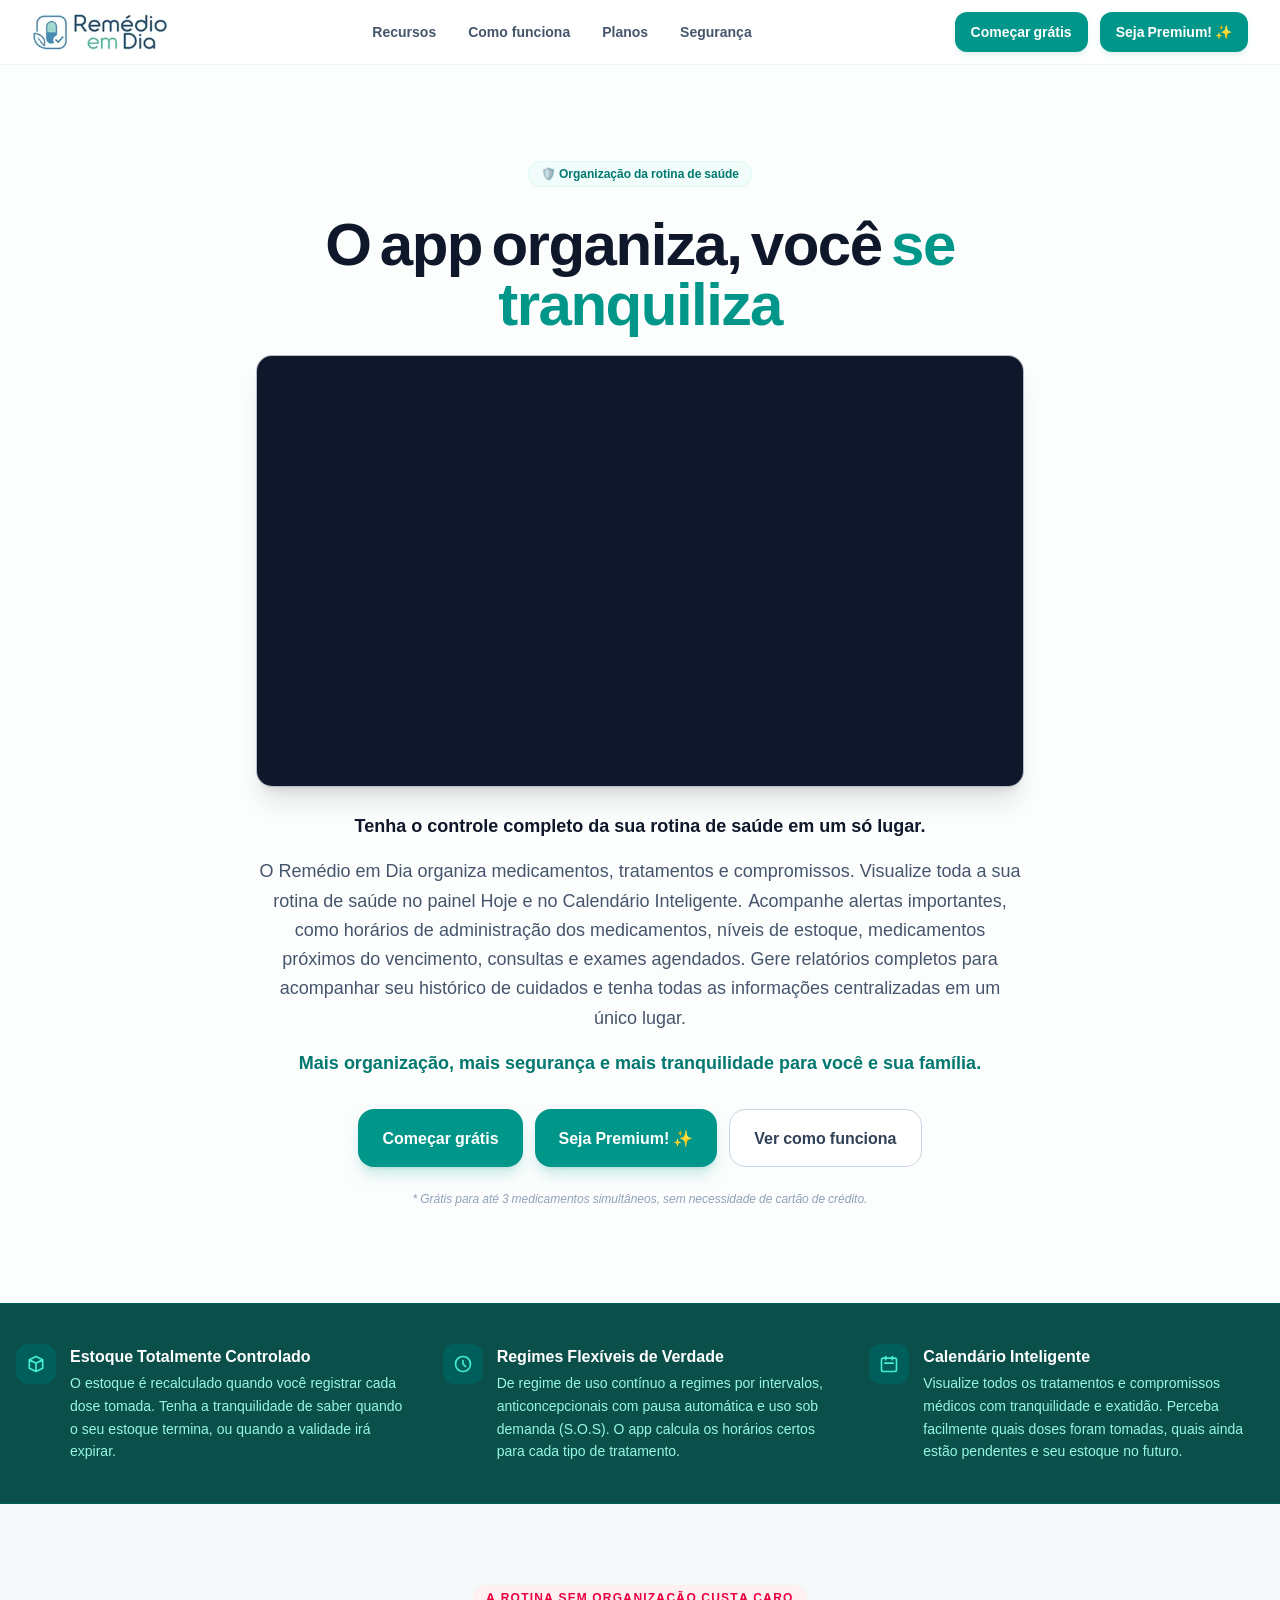
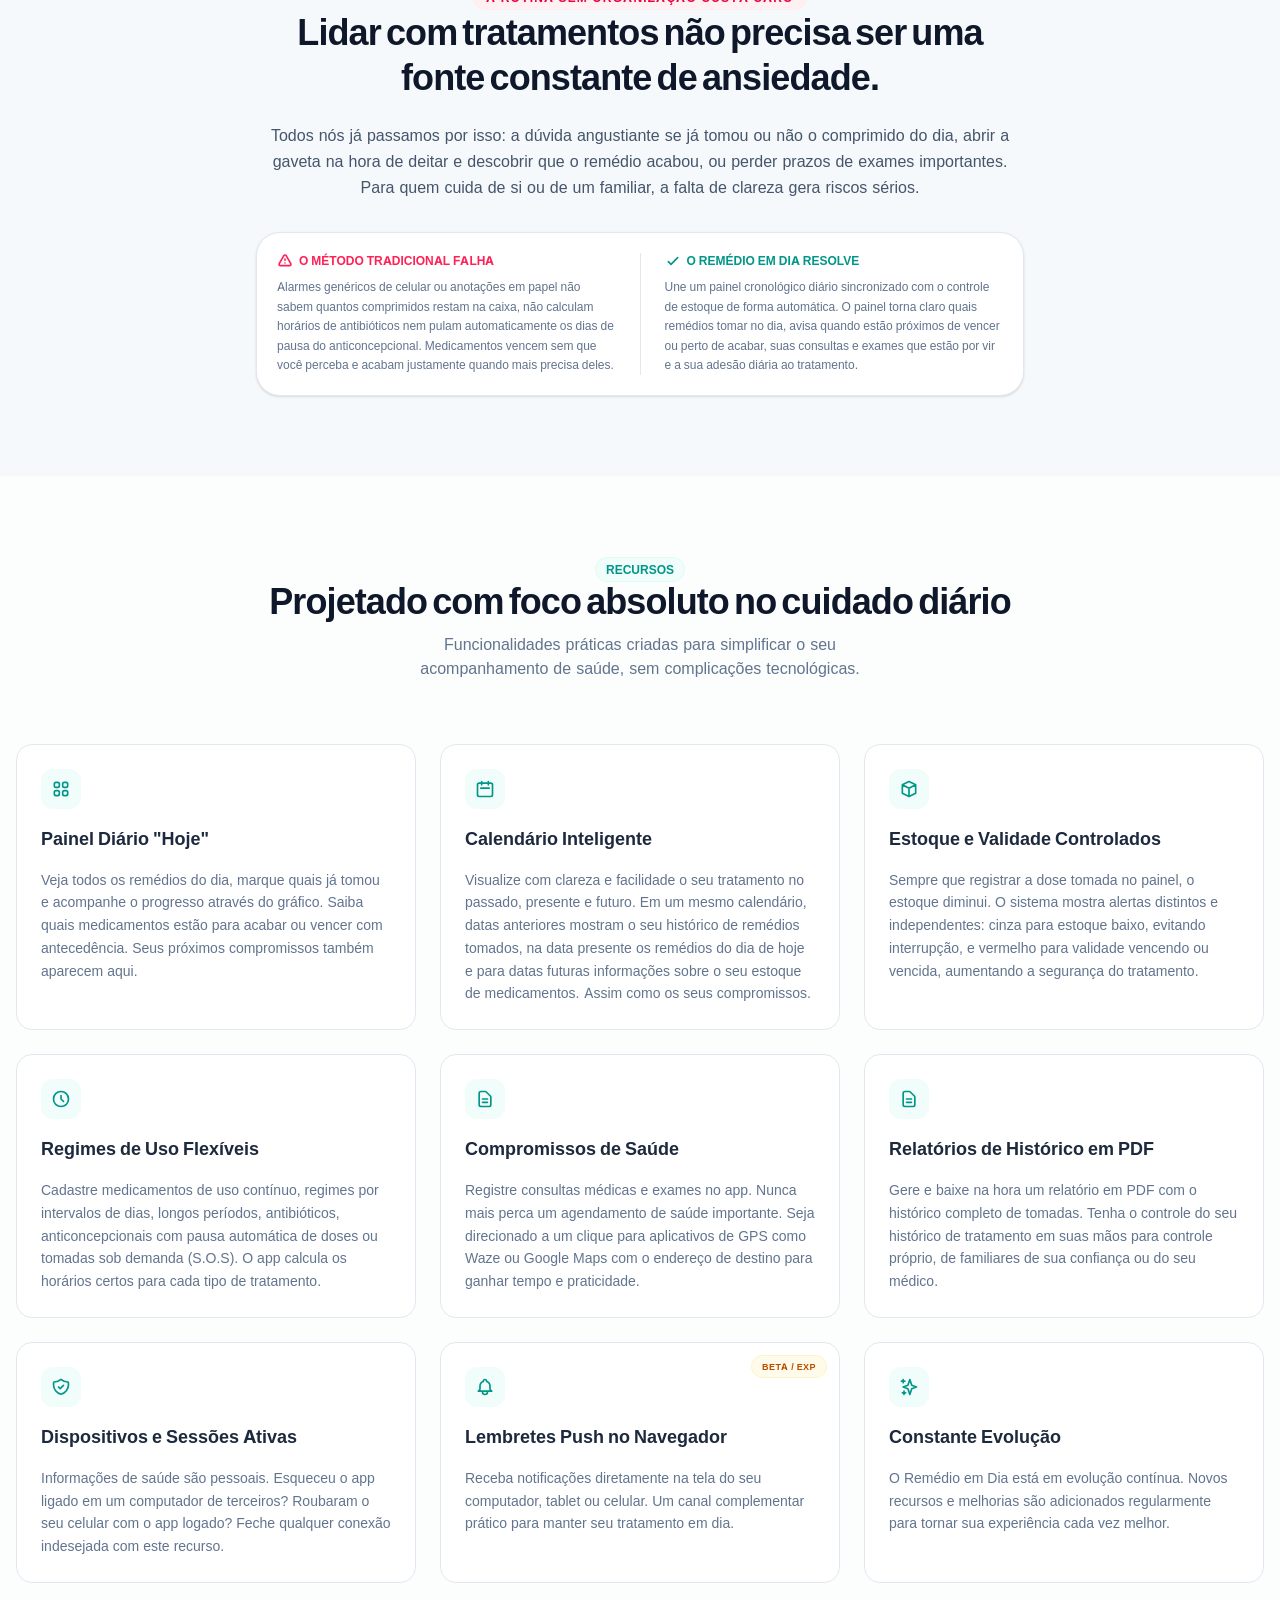
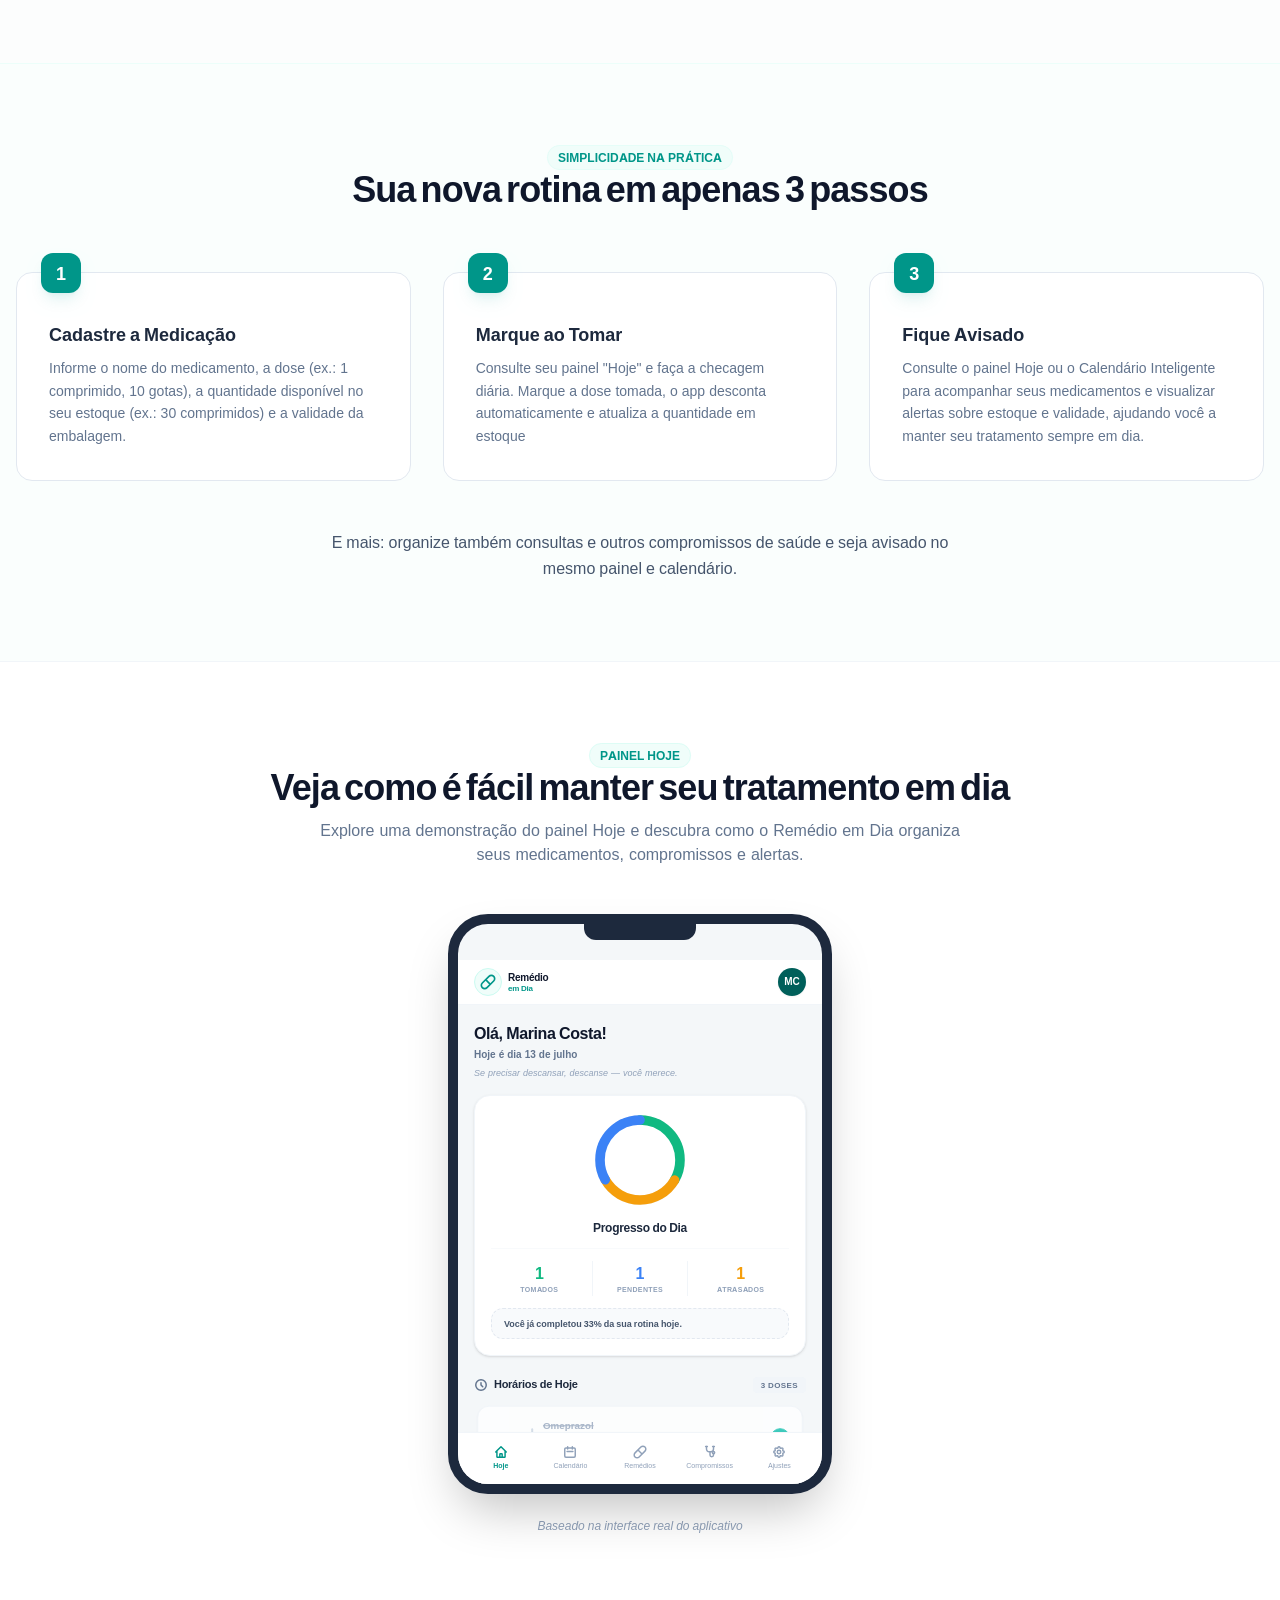
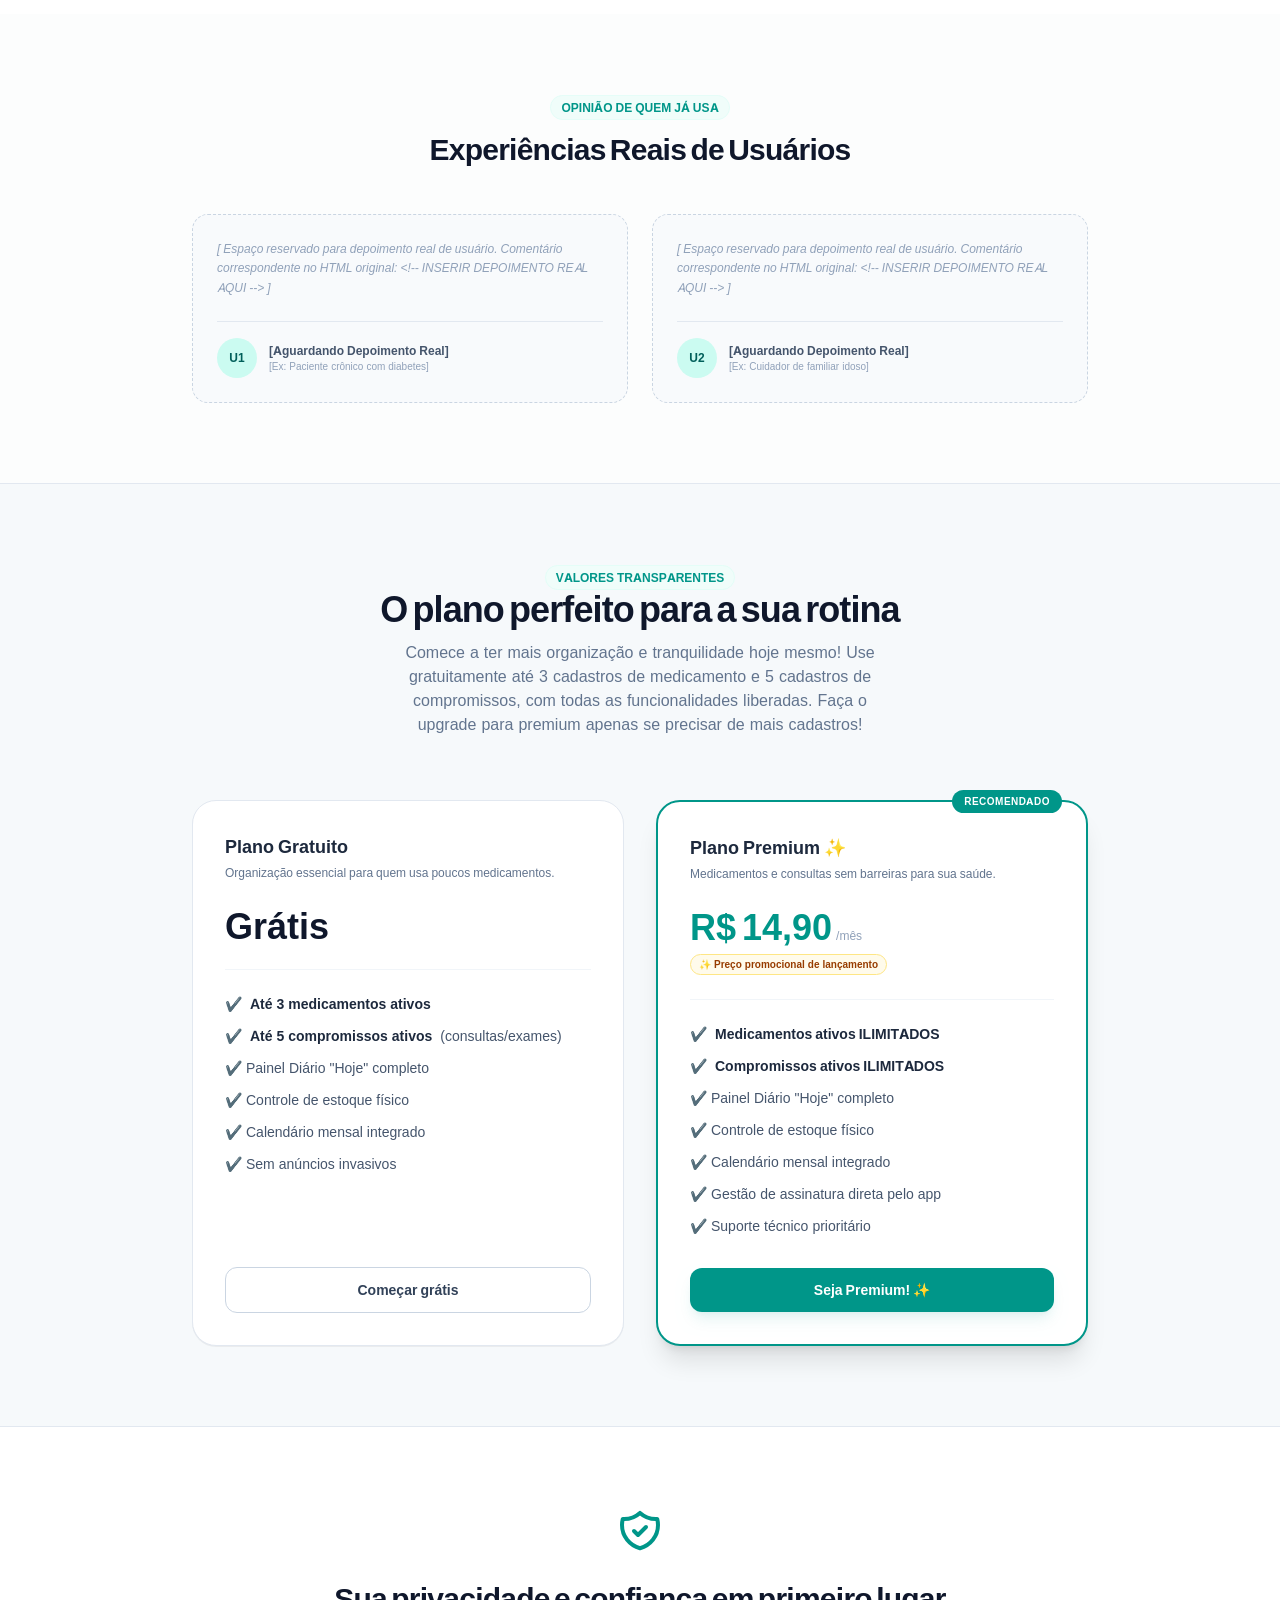
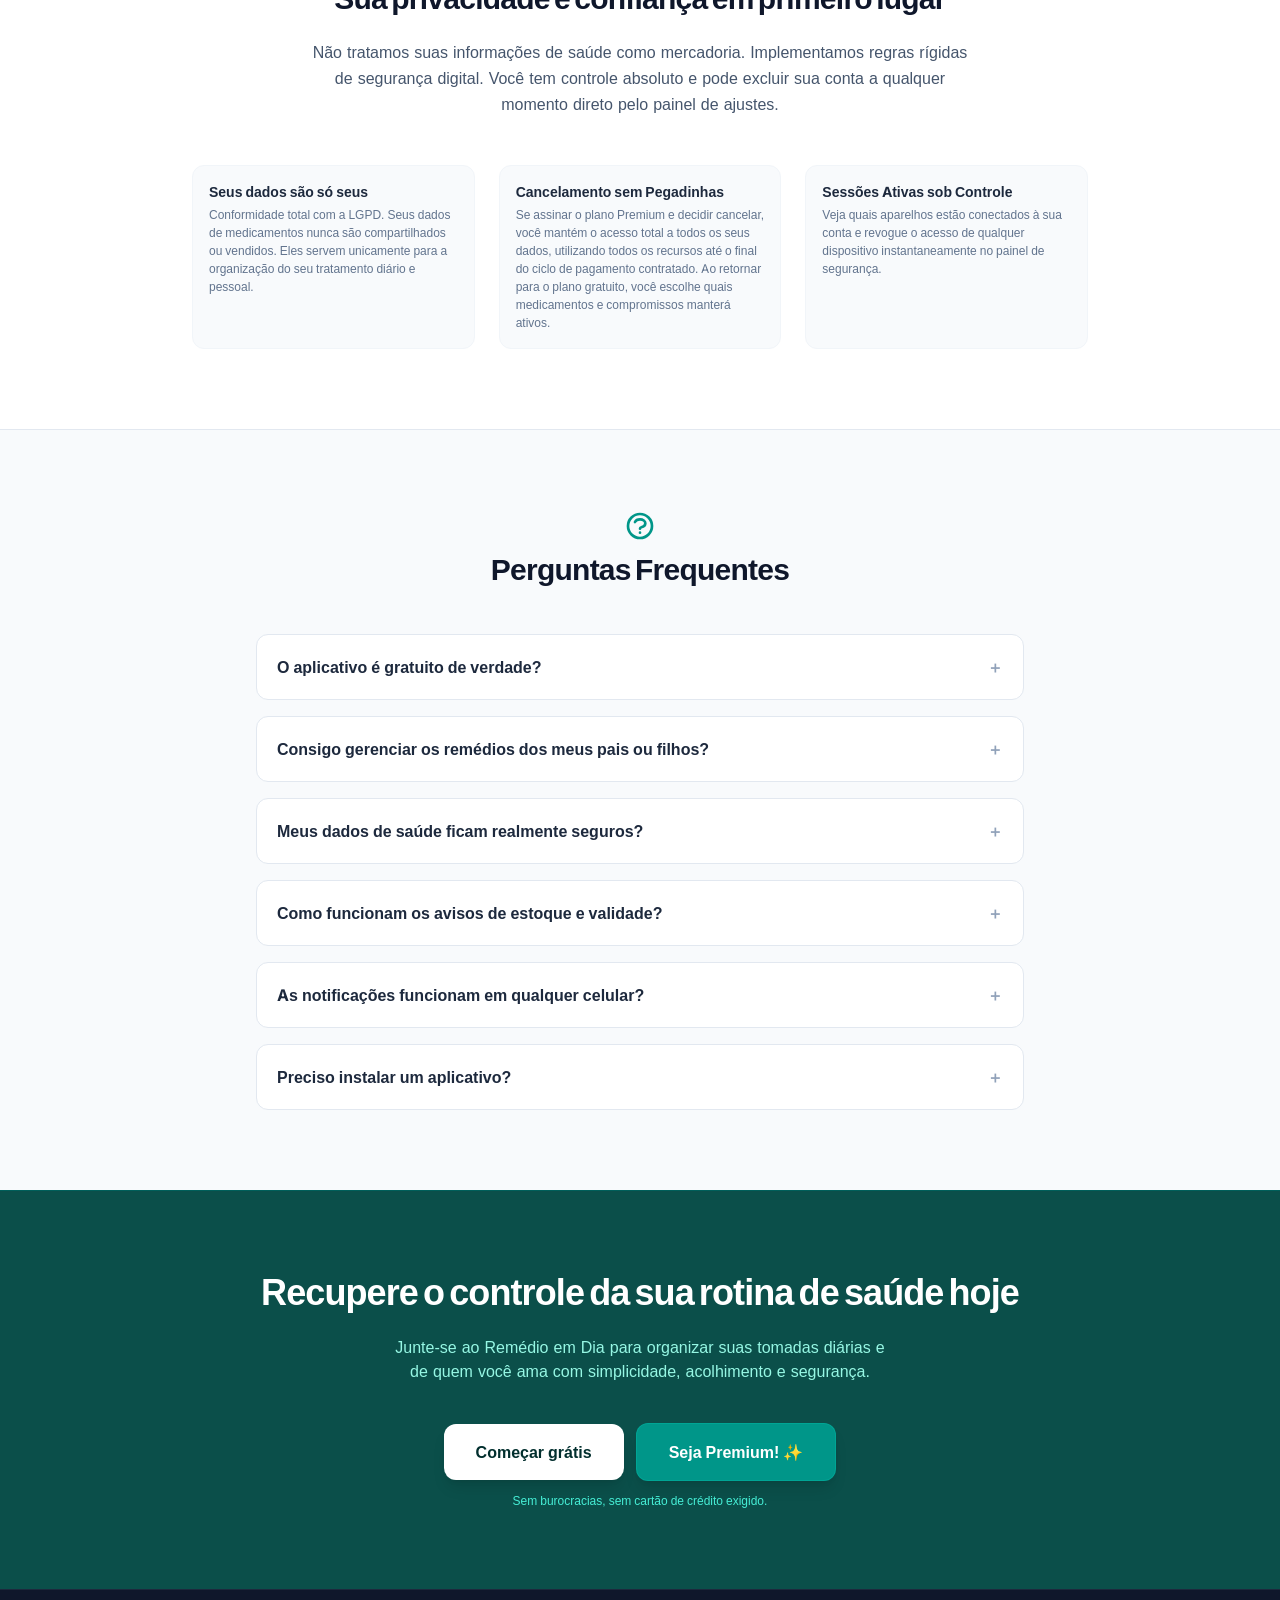
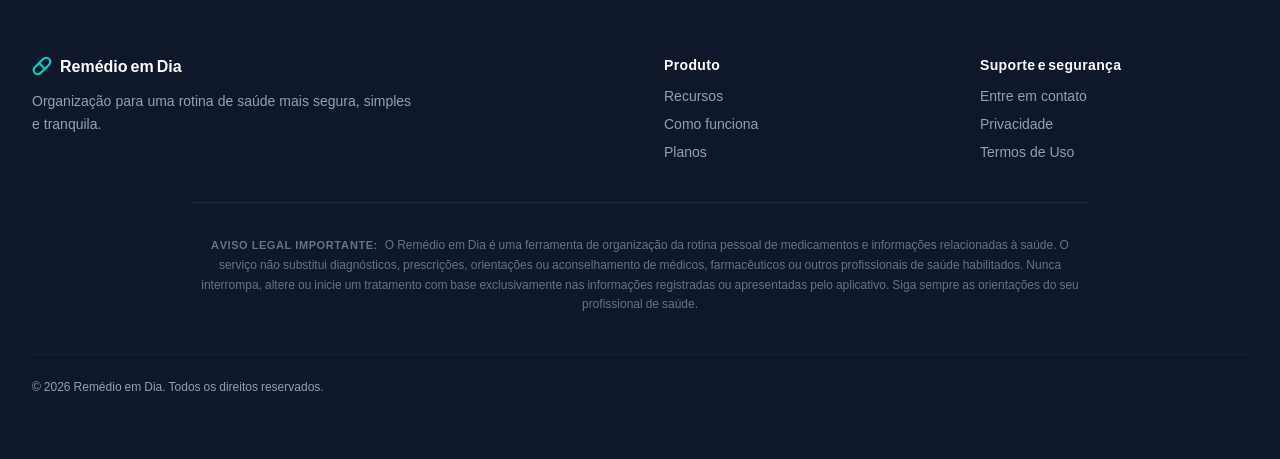
==== commit 6c56be10: "Ajustes" ====
--- a/index.html
+++ b/index.html
@@ -135,7 +135,7 @@
   </style>
   <style>
 /*! tailwindcss v4.3.3 | MIT License | https://tailwindcss.com */
-@layer properties{@supports (((-webkit-hyphens:none)) and (not (margin-trim:inline))) or ((-moz-orient:inline) and (not (color:rgb(from red r g b)))){*,:before,:after,::backdrop{--tw-rotate-x:initial;--tw-rotate-y:initial;--tw-rotate-z:initial;--tw-skew-x:initial;--tw-skew-y:initial;--tw-space-y-reverse:0;--tw-border-style:solid;--tw-leading:initial;--tw-font-weight:initial;--tw-tracking:initial;--tw-shadow:0 0 #0000;--tw-shadow-color:initial;--tw-shadow-alpha:100%;--tw-inset-shadow:0 0 #0000;--tw-inset-shadow-color:initial;--tw-inset-shadow-alpha:100%;--tw-ring-color:initial;--tw-ring-shadow:0 0 #0000;--tw-inset-ring-color:initial;--tw-inset-ring-shadow:0 0 #0000;--tw-ring-inset:initial;--tw-ring-offset-width:0px;--tw-ring-offset-color:#fff;--tw-ring-offset-shadow:0 0 #0000;--tw-outline-style:solid;--tw-blur:initial;--tw-brightness:initial;--tw-contrast:initial;--tw-grayscale:initial;--tw-hue-rotate:initial;--tw-invert:initial;--tw-opacity:initial;--tw-saturate:initial;--tw-sepia:initial;--tw-drop-shadow:initial;--tw-drop-shadow-color:initial;--tw-drop-shadow-alpha:100%;--tw-drop-shadow-size:initial;--tw-backdrop-blur:initial;--tw-backdrop-brightness:initial;--tw-backdrop-contrast:initial;--tw-backdrop-grayscale:initial;--tw-backdrop-hue-rotate:initial;--tw-backdrop-invert:initial;--tw-backdrop-opacity:initial;--tw-backdrop-saturate:initial;--tw-backdrop-sepia:initial;--tw-duration:initial;--tw-ease:initial;--tw-scale-x:1;--tw-scale-y:1;--tw-scale-z:1;--tw-translate-x:0;--tw-translate-y:0;--tw-translate-z:0}}}@font-face{font-family:Inter;font-style:normal;font-weight:400;font-display:swap;src:url(/assets/fonts/inter-400-normal.woff2)format("woff2")}@font-face{font-family:Inter;font-style:normal;font-weight:500;font-display:swap;src:url(/assets/fonts/inter-500-normal.woff2)format("woff2")}@font-face{font-family:Inter;font-style:normal;font-weight:600;font-display:swap;src:url(/assets/fonts/inter-600-normal.woff2)format("woff2")}@font-face{font-family:Inter;font-style:normal;font-weight:700;font-display:swap;src:url(/assets/fonts/inter-700-normal.woff2)format("woff2")}@font-face{font-family:Plus Jakarta Sans;font-style:normal;font-weight:500;font-display:swap;src:url(/assets/fonts/plus-jakarta-sans-500-normal.woff2)format("woff2")}@font-face{font-family:Plus Jakarta Sans;font-style:normal;font-weight:600;font-display:swap;src:url(/assets/fonts/plus-jakarta-sans-600-normal.woff2)format("woff2")}@font-face{font-family:Plus Jakarta Sans;font-style:normal;font-weight:700;font-display:swap;src:url(/assets/fonts/plus-jakarta-sans-700-normal.woff2)format("woff2")}@font-face{font-family:Plus Jakarta Sans;font-style:normal;font-weight:800;font-display:swap;src:url(/assets/fonts/plus-jakarta-sans-800-normal.woff2)format("woff2")}@layer theme{:root,:host{--font-sans:"Inter", sans-serif;--font-mono:ui-monospace, SFMono-Regular, Menlo, Monaco, Consolas, "Liberation Mono", "Courier New", monospace;--color-red-50:oklch(97.1% .013 17.38);--color-red-100:oklch(93.6% .032 17.717);--color-red-600:oklch(57.7% .245 27.325);--color-amber-50:oklch(98.7% .022 95.277);--color-amber-100:oklch(96.2% .059 95.617);--color-amber-200:oklch(92.4% .12 95.746);--color-amber-400:oklch(82.8% .189 84.429);--color-amber-500:oklch(76.9% .188 70.08);--color-amber-700:oklch(55.5% .163 48.998);--color-amber-800:oklch(47.3% .137 46.201);--color-teal-50:oklch(98.4% .014 180.72);--color-teal-100:oklch(95.3% .051 180.801);--color-teal-200:oklch(91% .096 180.426);--color-teal-300:oklch(85.5% .138 181.071);--color-teal-400:oklch(77.7% .152 181.912);--color-teal-500:oklch(70.4% .14 182.503);--color-teal-600:oklch(60% .118 184.704);--color-teal-700:oklch(51.1% .096 186.391);--color-teal-800:oklch(43.7% .078 188.216);--color-teal-900:oklch(38.6% .063 188.416);--color-teal-950:oklch(27.7% .046 192.524);--color-blue-50:oklch(97% .014 254.604);--color-blue-100:oklch(93.2% .032 255.585);--color-blue-400:oklch(70.7% .165 254.624);--color-blue-500:oklch(62.3% .214 259.815);--color-blue-600:oklch(54.6% .245 262.881);--color-purple-500:oklch(62.7% .265 303.9);--color-rose-50:oklch(96.9% .015 12.422);--color-rose-100:oklch(94.1% .03 12.58);--color-rose-500:oklch(64.5% .246 16.439);--color-rose-600:oklch(58.6% .253 17.585);--color-slate-50:oklch(98.4% .003 247.858);--color-slate-100:oklch(96.8% .007 247.896);--color-slate-200:oklch(92.9% .013 255.508);--color-slate-300:oklch(86.9% .022 252.894);--color-slate-400:oklch(70.4% .04 256.788);--color-slate-500:oklch(55.4% .046 257.417);--color-slate-600:oklch(44.6% .043 257.281);--color-slate-700:oklch(37.2% .044 257.287);--color-slate-800:oklch(27.9% .041 260.031);--color-slate-900:oklch(20.8% .042 265.755);--color-slate-950:oklch(12.9% .042 264.695);--color-white:#fff;--spacing:.25rem;--container-sm:24rem;--container-md:28rem;--container-lg:32rem;--container-2xl:42rem;--container-3xl:48rem;--container-4xl:56rem;--container-7xl:80rem;--text-xs:.75rem;--text-xs--line-height:calc(1 / .75);--text-sm:.875rem;--text-sm--line-height:calc(1.25 / .875);--text-base:1rem;--text-base--line-height:calc(1.5 / 1);--text-lg:1.125rem;--text-lg--line-height:calc(1.75 / 1.125);--text-xl:1.25rem;--text-xl--line-height:calc(1.75 / 1.25);--text-2xl:1.5rem;--text-2xl--line-height:calc(2 / 1.5);--text-3xl:1.875rem;--text-3xl--line-height:calc(2.25 / 1.875);--text-4xl:2.25rem;--text-4xl--line-height:calc(2.5 / 2.25);--text-5xl:3rem;--text-5xl--line-height:1;--text-6xl:3.75rem;--text-6xl--line-height:1;--font-weight-medium:500;--font-weight-semibold:600;--font-weight-bold:700;--font-weight-extrabold:800;--font-weight-black:900;--tracking-tight:-.025em;--tracking-wide:.025em;--tracking-wider:.05em;--tracking-widest:.1em;--leading-tight:1.25;--leading-normal:1.5;--leading-relaxed:1.625;--radius-lg:.5rem;--radius-xl:.75rem;--radius-2xl:1rem;--radius-3xl:1.5rem;--ease-in:cubic-bezier(.4, 0, 1, 1);--ease-out:cubic-bezier(0, 0, .2, 1);--ease-in-out:cubic-bezier(.4, 0, .2, 1);--animate-pulse:pulse 2s cubic-bezier(.4, 0, .6, 1) infinite;--blur-xs:4px;--aspect-video:16 / 9;--default-transition-duration:.15s;--default-transition-timing-function:cubic-bezier(.4, 0, .2, 1);--default-font-family:var(--font-sans);--default-mono-font-family:var(--font-mono);--font-display:"Plus Jakarta Sans", sans-serif}}@layer base{*,:after,:before,::backdrop{box-sizing:border-box;border:0 solid;margin:0;padding:0}::file-selector-button{box-sizing:border-box;border:0 solid;margin:0;padding:0}html,:host{-webkit-text-size-adjust:100%;tab-size:4;line-height:1.5;font-family:var(--default-font-family,-apple-system, BlinkMacSystemFont, "Segoe UI", Roboto, "Helvetica Neue", "Noto Sans", Arial, sans-serif, "Apple Color Emoji", "Segoe UI Emoji", "Segoe UI Symbol", "Noto Color Emoji");font-feature-settings:var(--default-font-feature-settings,normal);font-variation-settings:var(--default-font-variation-settings,normal);-webkit-tap-highlight-color:transparent}hr{height:0;color:inherit;border-top-width:1px}abbr:where([title]){-webkit-text-decoration:underline dotted;text-decoration:underline dotted}h1,h2,h3,h4,h5,h6{font-size:inherit;font-weight:inherit}a{color:inherit;-webkit-text-decoration:inherit;-webkit-text-decoration:inherit;-webkit-text-decoration:inherit;text-decoration:inherit}b,strong{font-weight:bolder}code,kbd,samp,pre{font-family:var(--default-mono-font-family,ui-monospace, SFMono-Regular, Menlo, Monaco, Consolas, "Liberation Mono", "Courier New", monospace);font-feature-settings:var(--default-mono-font-feature-settings,normal);font-variation-settings:var(--default-mono-font-variation-settings,normal);font-size:1em}small{font-size:80%}sub,sup{vertical-align:baseline;font-size:75%;line-height:0;position:relative}sub{bottom:-.25em}sup{top:-.5em}table{text-indent:0;border-color:inherit;border-collapse:collapse}:-moz-focusring:where(:not(iframe)){outline:auto}progress{vertical-align:baseline}summary{display:list-item}ol,ul,menu{list-style:none}img,svg,video,canvas,audio,iframe,embed,object{vertical-align:middle;display:block}img,video{max-width:100%;height:auto}button,input,select,optgroup,textarea{font:inherit;font-feature-settings:inherit;font-variation-settings:inherit;letter-spacing:inherit;color:inherit;opacity:1;background-color:#0000;border-radius:0}::file-selector-button{font:inherit;font-feature-settings:inherit;font-variation-settings:inherit;letter-spacing:inherit;color:inherit;opacity:1;background-color:#0000;border-radius:0}:where(select:is([multiple],[size])) optgroup{font-weight:bolder}:where(select:is([multiple],[size])) optgroup option{padding-inline-start:20px}::file-selector-button{margin-inline-end:4px}::placeholder{opacity:1}@supports (not ((-webkit-appearance:-apple-pay-button))) or (contain-intrinsic-size:1px){::placeholder{color:currentColor}@supports (color:color-mix(in lab, red, red)){::placeholder{color:color-mix(in oklab, currentcolor 50%, transparent)}}}textarea{resize:vertical}::-webkit-search-decoration{-webkit-appearance:none}::-webkit-date-and-time-value{min-height:1lh;text-align:inherit}::-webkit-datetime-edit{display:inline-flex}::-webkit-datetime-edit-fields-wrapper{padding:0}::-webkit-datetime-edit{padding-block:0}::-webkit-datetime-edit-year-field{padding-block:0}::-webkit-datetime-edit-month-field{padding-block:0}::-webkit-datetime-edit-day-field{padding-block:0}::-webkit-datetime-edit-hour-field{padding-block:0}::-webkit-datetime-edit-minute-field{padding-block:0}::-webkit-datetime-edit-second-field{padding-block:0}::-webkit-datetime-edit-millisecond-field{padding-block:0}::-webkit-datetime-edit-meridiem-field{padding-block:0}::-webkit-calendar-picker-indicator{line-height:1}:-moz-ui-invalid{box-shadow:none}button,input:where([type=button],[type=reset],[type=submit]){appearance:button}::file-selector-button{appearance:button}::-webkit-inner-spin-button{height:auto}::-webkit-outer-spin-button{height:auto}[hidden]:where(:not([hidden=until-found])){display:none!important}}@layer components;@layer utilities{.visible{visibility:visible}.absolute{position:absolute}.fixed{position:fixed}.relative{position:relative}.static{position:static}.inset-0{inset:0}.inset-x-0{inset-inline:0}.inset-x-4{inset-inline:calc(var(--spacing) * 4)}.-top-3{top:calc(var(--spacing) * -3)}.-top-5{top:calc(var(--spacing) * -5)}.top-0{top:0}.top-3{top:calc(var(--spacing) * 3)}.top-4{top:calc(var(--spacing) * 4)}.right-3{right:calc(var(--spacing) * 3)}.right-4{right:calc(var(--spacing) * 4)}.right-6{right:calc(var(--spacing) * 6)}.bottom-0{bottom:0}.bottom-16{bottom:calc(var(--spacing) * 16)}.left-6{left:calc(var(--spacing) * 6)}.z-10{z-index:10}.z-20{z-index:20}.z-30{z-index:30}.z-40{z-index:40}.z-50{z-index:50}.container{width:100%}@media (min-width:40rem){.container{max-width:40rem}}@media (min-width:48rem){.container{max-width:48rem}}@media (min-width:64rem){.container{max-width:64rem}}@media (min-width:80rem){.container{max-width:80rem}}@media (min-width:96rem){.container{max-width:96rem}}.mx-4{margin-inline:calc(var(--spacing) * 4)}.mx-auto{margin-inline:auto}.my-6{margin-block:calc(var(--spacing) * 6)}.my-10{margin-block:calc(var(--spacing) * 10)}.mt-0\.5{margin-top:calc(var(--spacing) * .5)}.mt-1{margin-top:var(--spacing)}.mt-2{margin-top:calc(var(--spacing) * 2)}.mt-3{margin-top:calc(var(--spacing) * 3)}.mt-3\.5{margin-top:calc(var(--spacing) * 3.5)}.mt-4{margin-top:calc(var(--spacing) * 4)}.mt-5{margin-top:calc(var(--spacing) * 5)}.mt-6{margin-top:calc(var(--spacing) * 6)}.mt-8{margin-top:calc(var(--spacing) * 8)}.mt-10{margin-top:calc(var(--spacing) * 10)}.mt-12{margin-top:calc(var(--spacing) * 12)}.mr-1{margin-right:var(--spacing)}.mb-0\.5{margin-bottom:calc(var(--spacing) * .5)}.mb-1{margin-bottom:var(--spacing)}.mb-2{margin-bottom:calc(var(--spacing) * 2)}.mb-2\.5{margin-bottom:calc(var(--spacing) * 2.5)}.mb-3{margin-bottom:calc(var(--spacing) * 3)}.mb-3\.5{margin-bottom:calc(var(--spacing) * 3.5)}.mb-4{margin-bottom:calc(var(--spacing) * 4)}.mb-8{margin-bottom:calc(var(--spacing) * 8)}.mb-12{margin-bottom:calc(var(--spacing) * 12)}.mb-16{margin-bottom:calc(var(--spacing) * 16)}.ml-1{margin-left:var(--spacing)}.ml-10\.5{margin-left:calc(var(--spacing) * 10.5)}.block{display:block}.contents{display:contents}.flex{display:flex}.grid{display:grid}.hidden{display:none}.inline{display:inline}.inline-block{display:inline-block}.inline-flex{display:inline-flex}.table{display:table}.aspect-video{aspect-ratio:var(--aspect-video)}.h-3{height:calc(var(--spacing) * 3)}.h-3\.5{height:calc(var(--spacing) * 3.5)}.h-4{height:calc(var(--spacing) * 4)}.h-5{height:calc(var(--spacing) * 5)}.h-6{height:calc(var(--spacing) * 6)}.h-7{height:calc(var(--spacing) * 7)}.h-8{height:calc(var(--spacing) * 8)}.h-10{height:calc(var(--spacing) * 10)}.h-12{height:calc(var(--spacing) * 12)}.h-16{height:calc(var(--spacing) * 16)}.h-24{height:calc(var(--spacing) * 24)}.h-\[560px\]{height:560px}.h-full{height:100%}.min-h-screen{min-height:100vh}.w-0\.5{width:calc(var(--spacing) * .5)}.w-3{width:calc(var(--spacing) * 3)}.w-3\.5{width:calc(var(--spacing) * 3.5)}.w-4{width:calc(var(--spacing) * 4)}.w-5{width:calc(var(--spacing) * 5)}.w-6{width:calc(var(--spacing) * 6)}.w-7{width:calc(var(--spacing) * 7)}.w-8{width:calc(var(--spacing) * 8)}.w-10{width:calc(var(--spacing) * 10)}.w-12{width:calc(var(--spacing) * 12)}.w-16{width:calc(var(--spacing) * 16)}.w-24{width:calc(var(--spacing) * 24)}.w-28{width:calc(var(--spacing) * 28)}.w-auto{width:auto}.w-full{width:100%}.w-px{width:1px}.max-w-2xl{max-width:var(--container-2xl)}.max-w-3xl{max-width:var(--container-3xl)}.max-w-4xl{max-width:var(--container-4xl)}.max-w-7xl{max-width:var(--container-7xl)}.max-w-lg{max-width:var(--container-lg)}.max-w-md{max-width:var(--container-md)}.max-w-sm{max-width:var(--container-sm)}.min-w-\[32px\]{min-width:32px}.flex-1{flex:1}.shrink-0{flex-shrink:0}.scale-\[0\.98\]{scale:.98}.-rotate-90{rotate:-90deg}.rotate-90{rotate:90deg}.rotate-270{rotate:270deg}.transform{transform:var(--tw-rotate-x,) var(--tw-rotate-y,) var(--tw-rotate-z,) var(--tw-skew-x,) var(--tw-skew-y,)}.animate-pulse{animation:var(--animate-pulse)}.cursor-pointer{cursor:pointer}.resize{resize:both}.scrollbar-none{scrollbar-width:none}.list-inside{list-style-position:inside}.list-disc{list-style-type:disc}.grid-cols-1{grid-template-columns:repeat(1,minmax(0,1fr))}.grid-cols-3{grid-template-columns:repeat(3,minmax(0,1fr))}.flex-col{flex-direction:column}.flex-wrap{flex-wrap:wrap}.items-baseline{align-items:baseline}.items-center{align-items:center}.items-start{align-items:flex-start}.justify-between{justify-content:space-between}.justify-center{justify-content:center}.gap-1{gap:var(--spacing)}.gap-1\.5{gap:calc(var(--spacing) * 1.5)}.gap-2{gap:calc(var(--spacing) * 2)}.gap-2\.5{gap:calc(var(--spacing) * 2.5)}.gap-3{gap:calc(var(--spacing) * 3)}.gap-3\.5{gap:calc(var(--spacing) * 3.5)}.gap-4{gap:calc(var(--spacing) * 4)}.gap-6{gap:calc(var(--spacing) * 6)}.gap-8{gap:calc(var(--spacing) * 8)}:where(.space-y-2>:not(:last-child)){--tw-space-y-reverse:0;margin-block-start:calc(calc(var(--spacing) * 2) * var(--tw-space-y-reverse));margin-block-end:calc(calc(var(--spacing) * 2) * calc(1 - var(--tw-space-y-reverse)))}:where(.space-y-2\.5>:not(:last-child)){--tw-space-y-reverse:0;margin-block-start:calc(calc(var(--spacing) * 2.5) * var(--tw-space-y-reverse));margin-block-end:calc(calc(var(--spacing) * 2.5) * calc(1 - var(--tw-space-y-reverse)))}:where(.space-y-3>:not(:last-child)){--tw-space-y-reverse:0;margin-block-start:calc(calc(var(--spacing) * 3) * var(--tw-space-y-reverse));margin-block-end:calc(calc(var(--spacing) * 3) * calc(1 - var(--tw-space-y-reverse)))}:where(.space-y-3\.5>:not(:last-child)){--tw-space-y-reverse:0;margin-block-start:calc(calc(var(--spacing) * 3.5) * var(--tw-space-y-reverse));margin-block-end:calc(calc(var(--spacing) * 3.5) * calc(1 - var(--tw-space-y-reverse)))}:where(.space-y-4>:not(:last-child)){--tw-space-y-reverse:0;margin-block-start:calc(calc(var(--spacing) * 4) * var(--tw-space-y-reverse));margin-block-end:calc(calc(var(--spacing) * 4) * calc(1 - var(--tw-space-y-reverse)))}:where(.space-y-6>:not(:last-child)){--tw-space-y-reverse:0;margin-block-start:calc(calc(var(--spacing) * 6) * var(--tw-space-y-reverse));margin-block-end:calc(calc(var(--spacing) * 6) * calc(1 - var(--tw-space-y-reverse)))}:where(.space-y-10>:not(:last-child)){--tw-space-y-reverse:0;margin-block-start:calc(calc(var(--spacing) * 10) * var(--tw-space-y-reverse));margin-block-end:calc(calc(var(--spacing) * 10) * calc(1 - var(--tw-space-y-reverse)))}.overflow-hidden{overflow:hidden}.overflow-y-auto{overflow-y:auto}.scroll-smooth{scroll-behavior:smooth}.rounded{border-radius:.25rem}.rounded-2xl{border-radius:var(--radius-2xl)}.rounded-3xl{border-radius:var(--radius-3xl)}.rounded-\[2\.5rem\]{border-radius:2.5rem}.rounded-full{border-radius:3.40282e38px}.rounded-lg{border-radius:var(--radius-lg)}.rounded-xl{border-radius:var(--radius-xl)}.rounded-b-xl{border-bottom-right-radius:var(--radius-xl);border-bottom-left-radius:var(--radius-xl)}.border{border-style:var(--tw-border-style);border-width:1px}.border-0{border-style:var(--tw-border-style);border-width:0}.border-2{border-style:var(--tw-border-style);border-width:2px}.border-\[10px\]{border-style:var(--tw-border-style);border-width:10px}.border-x{border-inline-style:var(--tw-border-style);border-inline-width:1px}.border-y{border-block-style:var(--tw-border-style);border-block-width:1px}.border-t{border-top-style:var(--tw-border-style);border-top-width:1px}.border-b{border-bottom-style:var(--tw-border-style);border-bottom-width:1px}.border-l-0{border-left-style:var(--tw-border-style);border-left-width:0}.border-dashed{--tw-border-style:dashed;border-style:dashed}.border-\[\#E9D5FF\]{border-color:#e9d5ff}.border-\[\#EDF2F7\]{border-color:#edf2f7}.border-amber-100{border-color:var(--color-amber-100)}.border-amber-200{border-color:var(--color-amber-200)}.border-amber-400{border-color:var(--color-amber-400)}.border-blue-100{border-color:var(--color-blue-100)}.border-blue-400{border-color:var(--color-blue-400)}.border-red-100{border-color:var(--color-red-100)}.border-rose-100\/30{border-color:#ffe4e64d}@supports (color:color-mix(in lab, red, red)){.border-rose-100\/30{border-color:color-mix(in oklab, var(--color-rose-100) 30%, transparent)}}.border-slate-50{border-color:var(--color-slate-50)}.border-slate-100{border-color:var(--color-slate-100)}.border-slate-200{border-color:var(--color-slate-200)}.border-slate-200\/80{border-color:#e2e8f0cc}@supports (color:color-mix(in lab, red, red)){.border-slate-200\/80{border-color:color-mix(in oklab, var(--color-slate-200) 80%, transparent)}}.border-slate-300{border-color:var(--color-slate-300)}.border-slate-800{border-color:var(--color-slate-800)}.border-slate-800\/60{border-color:#1d293d99}@supports (color:color-mix(in lab, red, red)){.border-slate-800\/60{border-color:color-mix(in oklab, var(--color-slate-800) 60%, transparent)}}.border-teal-100{border-color:var(--color-teal-100)}.border-teal-100\/30{border-color:#cbfbf14d}@supports (color:color-mix(in lab, red, red)){.border-teal-100\/30{border-color:color-mix(in oklab, var(--color-teal-100) 30%, transparent)}}.border-teal-100\/35{border-color:#cbfbf159}@supports (color:color-mix(in lab, red, red)){.border-teal-100\/35{border-color:color-mix(in oklab, var(--color-teal-100) 35%, transparent)}}.border-teal-100\/50{border-color:#cbfbf180}@supports (color:color-mix(in lab, red, red)){.border-teal-100\/50{border-color:color-mix(in oklab, var(--color-teal-100) 50%, transparent)}}.border-teal-200{border-color:var(--color-teal-200)}.border-teal-200\/60{border-color:#96f7e499}@supports (color:color-mix(in lab, red, red)){.border-teal-200\/60{border-color:color-mix(in oklab, var(--color-teal-200) 60%, transparent)}}.border-teal-500{border-color:var(--color-teal-500)}.border-teal-600{border-color:var(--color-teal-600)}.border-teal-800{border-color:var(--color-teal-800)}.bg-\[\#3B82F6\]{background-color:#3b82f6}.bg-\[\#EFF6FF\]{background-color:#eff6ff}.bg-\[\#F4F7F9\]{background-color:#f4f7f9}.bg-\[\#F8FAFC\]{background-color:#f8fafc}.bg-\[\#FAF5FF\]{background-color:#faf5ff}.bg-amber-50{background-color:var(--color-amber-50)}.bg-amber-500{background-color:var(--color-amber-500)}.bg-blue-50\/50{background-color:#eff6ff80}@supports (color:color-mix(in lab, red, red)){.bg-blue-50\/50{background-color:color-mix(in oklab, var(--color-blue-50) 50%, transparent)}}.bg-blue-500{background-color:var(--color-blue-500)}.bg-red-50\/50{background-color:#fef2f280}@supports (color:color-mix(in lab, red, red)){.bg-red-50\/50{background-color:color-mix(in oklab, var(--color-red-50) 50%, transparent)}}.bg-rose-50{background-color:var(--color-rose-50)}.bg-slate-50{background-color:var(--color-slate-50)}.bg-slate-50\/35{background-color:#f8fafc59}@supports (color:color-mix(in lab, red, red)){.bg-slate-50\/35{background-color:color-mix(in oklab, var(--color-slate-50) 35%, transparent)}}.bg-slate-50\/50{background-color:#f8fafc80}@supports (color:color-mix(in lab, red, red)){.bg-slate-50\/50{background-color:color-mix(in oklab, var(--color-slate-50) 50%, transparent)}}.bg-slate-50\/60{background-color:#f8fafc99}@supports (color:color-mix(in lab, red, red)){.bg-slate-50\/60{background-color:color-mix(in oklab, var(--color-slate-50) 60%, transparent)}}.bg-slate-100{background-color:var(--color-slate-100)}.bg-slate-100\/40{background-color:#f1f5f966}@supports (color:color-mix(in lab, red, red)){.bg-slate-100\/40{background-color:color-mix(in oklab, var(--color-slate-100) 40%, transparent)}}.bg-slate-100\/50{background-color:#f1f5f980}@supports (color:color-mix(in lab, red, red)){.bg-slate-100\/50{background-color:color-mix(in oklab, var(--color-slate-100) 50%, transparent)}}.bg-slate-200{background-color:var(--color-slate-200)}.bg-slate-300{background-color:var(--color-slate-300)}.bg-slate-800{background-color:var(--color-slate-800)}.bg-slate-900{background-color:var(--color-slate-900)}.bg-slate-900\/60{background-color:#0f172b99}@supports (color:color-mix(in lab, red, red)){.bg-slate-900\/60{background-color:color-mix(in oklab, var(--color-slate-900) 60%, transparent)}}.bg-teal-50{background-color:var(--color-teal-50)}.bg-teal-50\/20{background-color:#f0fdfa33}@supports (color:color-mix(in lab, red, red)){.bg-teal-50\/20{background-color:color-mix(in oklab, var(--color-teal-50) 20%, transparent)}}.bg-teal-50\/50{background-color:#f0fdfa80}@supports (color:color-mix(in lab, red, red)){.bg-teal-50\/50{background-color:color-mix(in oklab, var(--color-teal-50) 50%, transparent)}}.bg-teal-100{background-color:var(--color-teal-100)}.bg-teal-500{background-color:var(--color-teal-500)}.bg-teal-600{background-color:var(--color-teal-600)}.bg-teal-800{background-color:var(--color-teal-800)}.bg-teal-900{background-color:var(--color-teal-900)}.bg-teal-950{background-color:var(--color-teal-950)}.bg-transparent{background-color:#0000}.bg-white{background-color:var(--color-white)}.fill-amber-100{fill:var(--color-amber-100)}.fill-teal-100{fill:var(--color-teal-100)}.stroke-\[3\]{stroke-width:3px}.object-contain{object-fit:contain}.object-cover{object-fit:cover}.p-1{padding:var(--spacing)}.p-2{padding:calc(var(--spacing) * 2)}.p-2\.5{padding:calc(var(--spacing) * 2.5)}.p-3{padding:calc(var(--spacing) * 3)}.p-4{padding:calc(var(--spacing) * 4)}.p-5{padding:calc(var(--spacing) * 5)}.p-6{padding:calc(var(--spacing) * 6)}.p-8{padding:calc(var(--spacing) * 8)}.px-1{padding-inline:var(--spacing)}.px-1\.5{padding-inline:calc(var(--spacing) * 1.5)}.px-2{padding-inline:calc(var(--spacing) * 2)}.px-2\.5{padding-inline:calc(var(--spacing) * 2.5)}.px-3{padding-inline:calc(var(--spacing) * 3)}.px-3\.5{padding-inline:calc(var(--spacing) * 3.5)}.px-4{padding-inline:calc(var(--spacing) * 4)}.px-6{padding-inline:calc(var(--spacing) * 6)}.px-8{padding-inline:calc(var(--spacing) * 8)}.py-0\.5{padding-block:calc(var(--spacing) * .5)}.py-1{padding-block:var(--spacing)}.py-1\.5{padding-block:calc(var(--spacing) * 1.5)}.py-2{padding-block:calc(var(--spacing) * 2)}.py-2\.5{padding-block:calc(var(--spacing) * 2.5)}.py-3{padding-block:calc(var(--spacing) * 3)}.py-4{padding-block:calc(var(--spacing) * 4)}.py-6{padding-block:calc(var(--spacing) * 6)}.py-10{padding-block:calc(var(--spacing) * 10)}.py-12{padding-block:calc(var(--spacing) * 12)}.py-20{padding-block:calc(var(--spacing) * 20)}.pt-2{padding-top:calc(var(--spacing) * 2)}.pt-3{padding-top:calc(var(--spacing) * 3)}.pt-3\.5{padding-top:calc(var(--spacing) * 3.5)}.pt-4{padding-top:calc(var(--spacing) * 4)}.pt-6{padding-top:calc(var(--spacing) * 6)}.pt-7{padding-top:calc(var(--spacing) * 7)}.pt-8{padding-top:calc(var(--spacing) * 8)}.pb-16{padding-bottom:calc(var(--spacing) * 16)}.pl-0{padding-left:0}.pl-2{padding-left:calc(var(--spacing) * 2)}.text-center{text-align:center}.text-left{text-align:left}.font-display{font-family:var(--font-display)}.font-sans{font-family:var(--font-sans)}.text-2xl{font-size:var(--text-2xl);line-height:var(--tw-leading,var(--text-2xl--line-height))}.text-3xl{font-size:var(--text-3xl);line-height:var(--tw-leading,var(--text-3xl--line-height))}.text-4xl{font-size:var(--text-4xl);line-height:var(--tw-leading,var(--text-4xl--line-height))}.text-base{font-size:var(--text-base);line-height:var(--tw-leading,var(--text-base--line-height))}.text-lg{font-size:var(--text-lg);line-height:var(--tw-leading,var(--text-lg--line-height))}.text-sm{font-size:var(--text-sm);line-height:var(--tw-leading,var(--text-sm--line-height))}.text-xl{font-size:var(--text-xl);line-height:var(--tw-leading,var(--text-xl--line-height))}.text-xs{font-size:var(--text-xs);line-height:var(--tw-leading,var(--text-xs--line-height))}.text-\[7px\]{font-size:7px}.text-\[8px\]{font-size:8px}.text-\[9px\]{font-size:9px}.text-\[10px\]{font-size:10px}.text-\[11px\]{font-size:11px}.leading-none{--tw-leading:1;line-height:1}.leading-normal{--tw-leading:var(--leading-normal);line-height:var(--leading-normal)}.leading-relaxed{--tw-leading:var(--leading-relaxed);line-height:var(--leading-relaxed)}.leading-tight{--tw-leading:var(--leading-tight);line-height:var(--leading-tight)}.font-black{--tw-font-weight:var(--font-weight-black);font-weight:var(--font-weight-black)}.font-bold{--tw-font-weight:var(--font-weight-bold);font-weight:var(--font-weight-bold)}.font-extrabold{--tw-font-weight:var(--font-weight-extrabold);font-weight:var(--font-weight-extrabold)}.font-medium{--tw-font-weight:var(--font-weight-medium);font-weight:var(--font-weight-medium)}.font-semibold{--tw-font-weight:var(--font-weight-semibold);font-weight:var(--font-weight-semibold)}.tracking-tight{--tw-tracking:var(--tracking-tight);letter-spacing:var(--tracking-tight)}.tracking-wide{--tw-tracking:var(--tracking-wide);letter-spacing:var(--tracking-wide)}.tracking-wider{--tw-tracking:var(--tracking-wider);letter-spacing:var(--tracking-wider)}.tracking-widest{--tw-tracking:var(--tracking-widest);letter-spacing:var(--tracking-widest)}.break-all{word-break:break-all}.whitespace-pre-line{white-space:pre-line}.text-\[\#3B82F6\]{color:#3b82f6}.text-\[\#7E22CE\]{color:#7e22ce}.text-\[\#10B981\]{color:#10b981}.text-\[\#94A3B8\]{color:#94a3b8}.text-\[\#F59E0B\]{color:#f59e0b}.text-amber-500{color:var(--color-amber-500)}.text-amber-700{color:var(--color-amber-700)}.text-amber-800{color:var(--color-amber-800)}.text-blue-500{color:var(--color-blue-500)}.text-blue-600{color:var(--color-blue-600)}.text-purple-500{color:var(--color-purple-500)}.text-red-600{color:var(--color-red-600)}.text-rose-500{color:var(--color-rose-500)}.text-rose-600{color:var(--color-rose-600)}.text-slate-400{color:var(--color-slate-400)}.text-slate-500{color:var(--color-slate-500)}.text-slate-600{color:var(--color-slate-600)}.text-slate-700{color:var(--color-slate-700)}.text-slate-800{color:var(--color-slate-800)}.text-slate-900{color:var(--color-slate-900)}.text-teal-100{color:var(--color-teal-100)}.text-teal-200{color:var(--color-teal-200)}.text-teal-300{color:var(--color-teal-300)}.text-teal-400{color:var(--color-teal-400)}.text-teal-600{color:var(--color-teal-600)}.text-teal-700{color:var(--color-teal-700)}.text-teal-800{color:var(--color-teal-800)}.text-teal-900{color:var(--color-teal-900)}.text-teal-950{color:var(--color-teal-950)}.text-white{color:var(--color-white)}.lowercase{text-transform:lowercase}.uppercase{text-transform:uppercase}.italic{font-style:italic}.line-through{text-decoration-line:line-through}.underline{text-decoration-line:underline}.antialiased{-webkit-font-smoothing:antialiased;-moz-osx-font-smoothing:grayscale}.opacity-75{opacity:.75}.opacity-100{opacity:1}.shadow-2xl{--tw-shadow:0 25px 50px -12px var(--tw-shadow-color,#00000040);box-shadow:var(--tw-inset-shadow), var(--tw-inset-ring-shadow), var(--tw-ring-offset-shadow), var(--tw-ring-shadow), var(--tw-shadow)}.shadow-2xs{--tw-shadow:0 1px var(--tw-shadow-color,#0000000d);box-shadow:var(--tw-inset-shadow), var(--tw-inset-ring-shadow), var(--tw-ring-offset-shadow), var(--tw-ring-shadow), var(--tw-shadow)}.shadow-lg{--tw-shadow:0 10px 15px -3px var(--tw-shadow-color,#0000001a), 0 4px 6px -4px var(--tw-shadow-color,#0000001a);box-shadow:var(--tw-inset-shadow), var(--tw-inset-ring-shadow), var(--tw-ring-offset-shadow), var(--tw-ring-shadow), var(--tw-shadow)}.shadow-md{--tw-shadow:0 4px 6px -1px var(--tw-shadow-color,#0000001a), 0 2px 4px -2px var(--tw-shadow-color,#0000001a);box-shadow:var(--tw-inset-shadow), var(--tw-inset-ring-shadow), var(--tw-ring-offset-shadow), var(--tw-ring-shadow), var(--tw-shadow)}.shadow-sm{--tw-shadow:0 1px 3px 0 var(--tw-shadow-color,#0000001a), 0 1px 2px -1px var(--tw-shadow-color,#0000001a);box-shadow:var(--tw-inset-shadow), var(--tw-inset-ring-shadow), var(--tw-ring-offset-shadow), var(--tw-ring-shadow), var(--tw-shadow)}.shadow-xl{--tw-shadow:0 20px 25px -5px var(--tw-shadow-color,#0000001a), 0 8px 10px -6px var(--tw-shadow-color,#0000001a);box-shadow:var(--tw-inset-shadow), var(--tw-inset-ring-shadow), var(--tw-ring-offset-shadow), var(--tw-ring-shadow), var(--tw-shadow)}.shadow-xs{--tw-shadow:0 1px 2px 0 var(--tw-shadow-color,#0000000d);box-shadow:var(--tw-inset-shadow), var(--tw-inset-ring-shadow), var(--tw-ring-offset-shadow), var(--tw-ring-shadow), var(--tw-shadow)}.shadow-teal-600\/10{--tw-shadow-color:#0095881a}@supports (color:color-mix(in lab, red, red)){.shadow-teal-600\/10{--tw-shadow-color:color-mix(in oklab, color-mix(in oklab, var(--color-teal-600) 10%, transparent) var(--tw-shadow-alpha), transparent)}}.shadow-teal-600\/20{--tw-shadow-color:#00958833}@supports (color:color-mix(in lab, red, red)){.shadow-teal-600\/20{--tw-shadow-color:color-mix(in oklab, color-mix(in oklab, var(--color-teal-600) 20%, transparent) var(--tw-shadow-alpha), transparent)}}.outline{outline-style:var(--tw-outline-style);outline-width:1px}.blur{--tw-blur:blur(8px);filter:var(--tw-blur,) var(--tw-brightness,) var(--tw-contrast,) var(--tw-grayscale,) var(--tw-hue-rotate,) var(--tw-invert,) var(--tw-saturate,) var(--tw-sepia,) var(--tw-drop-shadow,)}.drop-shadow{--tw-drop-shadow-size:drop-shadow(0 1px 2px var(--tw-drop-shadow-color,#0000001a)) drop-shadow(0 1px 1px var(--tw-drop-shadow-color,#0000000f));--tw-drop-shadow:drop-shadow(0 1px 2px #0000001a) drop-shadow(0 1px 1px #0000000f);filter:var(--tw-blur,) var(--tw-brightness,) var(--tw-contrast,) var(--tw-grayscale,) var(--tw-hue-rotate,) var(--tw-invert,) var(--tw-saturate,) var(--tw-sepia,) var(--tw-drop-shadow,)}.filter{filter:var(--tw-blur,) var(--tw-brightness,) var(--tw-contrast,) var(--tw-grayscale,) var(--tw-hue-rotate,) var(--tw-invert,) var(--tw-saturate,) var(--tw-sepia,) var(--tw-drop-shadow,)}.backdrop-blur-xs{--tw-backdrop-blur:blur(var(--blur-xs));-webkit-backdrop-filter:var(--tw-backdrop-blur,) var(--tw-backdrop-brightness,) var(--tw-backdrop-contrast,) var(--tw-backdrop-grayscale,) var(--tw-backdrop-hue-rotate,) var(--tw-backdrop-invert,) var(--tw-backdrop-opacity,) var(--tw-backdrop-saturate,) var(--tw-backdrop-sepia,);backdrop-filter:var(--tw-backdrop-blur,) var(--tw-backdrop-brightness,) var(--tw-backdrop-contrast,) var(--tw-backdrop-grayscale,) var(--tw-backdrop-hue-rotate,) var(--tw-backdrop-invert,) var(--tw-backdrop-opacity,) var(--tw-backdrop-saturate,) var(--tw-backdrop-sepia,)}.transition{transition-property:color,background-color,border-color,outline-color,text-decoration-color,fill,stroke,--tw-gradient-from,--tw-gradient-via,--tw-gradient-to,opacity,box-shadow,transform,translate,scale,rotate,filter,-webkit-backdrop-filter,backdrop-filter,display,content-visibility,overlay,pointer-events;transition-timing-function:var(--tw-ease,var(--default-transition-timing-function));transition-duration:var(--tw-duration,var(--default-transition-duration))}.transition-all{transition-property:all;transition-timing-function:var(--tw-ease,var(--default-transition-timing-function));transition-duration:var(--tw-duration,var(--default-transition-duration))}.transition-colors{transition-property:color,background-color,border-color,outline-color,text-decoration-color,fill,stroke,--tw-gradient-from,--tw-gradient-via,--tw-gradient-to;transition-timing-function:var(--tw-ease,var(--default-transition-timing-function));transition-duration:var(--tw-duration,var(--default-transition-duration))}.transition-transform{transition-property:transform,translate,scale,rotate;transition-timing-function:var(--tw-ease,var(--default-transition-timing-function));transition-duration:var(--tw-duration,var(--default-transition-duration))}.duration-200{--tw-duration:.2s;transition-duration:.2s}.duration-300{--tw-duration:.3s;transition-duration:.3s}.ease-in{--tw-ease:var(--ease-in);transition-timing-function:var(--ease-in)}.ease-in-out{--tw-ease:var(--ease-in-out);transition-timing-function:var(--ease-in-out)}.ease-out{--tw-ease:var(--ease-out);transition-timing-function:var(--ease-out)}.outline-none{--tw-outline-style:none;outline-style:none}.select-none{-webkit-user-select:none;user-select:none}@media (hover:hover){.group-hover\:scale-110:is(:where(.group):hover *){--tw-scale-x:110%;--tw-scale-y:110%;--tw-scale-z:110%;scale:var(--tw-scale-x) var(--tw-scale-y)}.group-hover\:bg-teal-500:is(:where(.group):hover *){background-color:var(--color-teal-500)}}.selection\:bg-teal-100 ::selection{background-color:var(--color-teal-100)}.selection\:bg-teal-100::selection{background-color:var(--color-teal-100)}.selection\:text-teal-900 ::selection{color:var(--color-teal-900)}.selection\:text-teal-900::selection{color:var(--color-teal-900)}@media (hover:hover){.hover\:border-slate-200:hover{border-color:var(--color-slate-200)}.hover\:border-slate-300:hover{border-color:var(--color-slate-300)}.hover\:border-teal-500:hover{border-color:var(--color-teal-500)}.hover\:bg-\[\#EDF2F7\]:hover{background-color:#edf2f7}.hover\:bg-\[\#F3E8FF\]:hover{background-color:#f3e8ff}.hover\:bg-blue-50:hover{background-color:var(--color-blue-50)}.hover\:bg-red-50:hover{background-color:var(--color-red-50)}.hover\:bg-slate-50:hover{background-color:var(--color-slate-50)}.hover\:bg-slate-50\/50:hover{background-color:#f8fafc80}@supports (color:color-mix(in lab, red, red)){.hover\:bg-slate-50\/50:hover{background-color:color-mix(in oklab, var(--color-slate-50) 50%, transparent)}}.hover\:bg-slate-100:hover{background-color:var(--color-slate-100)}.hover\:bg-teal-50:hover{background-color:var(--color-teal-50)}.hover\:bg-teal-700:hover{background-color:var(--color-teal-700)}.hover\:text-slate-600:hover{color:var(--color-slate-600)}.hover\:text-slate-950:hover{color:var(--color-slate-950)}.hover\:text-teal-600:hover{color:var(--color-teal-600)}.hover\:text-teal-700:hover{color:var(--color-teal-700)}.hover\:text-teal-800:hover{color:var(--color-teal-800)}.hover\:text-white:hover{color:var(--color-white)}.hover\:opacity-90:hover{opacity:.9}.hover\:shadow-md:hover{--tw-shadow:0 4px 6px -1px var(--tw-shadow-color,#0000001a), 0 2px 4px -2px var(--tw-shadow-color,#0000001a);box-shadow:var(--tw-inset-shadow), var(--tw-inset-ring-shadow), var(--tw-ring-offset-shadow), var(--tw-ring-shadow), var(--tw-shadow)}}.focus\:border-teal-600:focus{border-color:var(--color-teal-600)}.focus\:ring-2:focus{--tw-ring-shadow:var(--tw-ring-inset,) 0 0 0 calc(2px + var(--tw-ring-offset-width)) var(--tw-ring-color,currentcolor);box-shadow:var(--tw-inset-shadow), var(--tw-inset-ring-shadow), var(--tw-ring-offset-shadow), var(--tw-ring-shadow), var(--tw-shadow)}.focus\:ring-teal-500:focus{--tw-ring-color:var(--color-teal-500)}.focus\:ring-teal-500\/20:focus{--tw-ring-color:#00baa733}@supports (color:color-mix(in lab, red, red)){.focus\:ring-teal-500\/20:focus{--tw-ring-color:color-mix(in oklab, var(--color-teal-500) 20%, transparent)}}.focus\:outline-none:focus{--tw-outline-style:none;outline-style:none}.active\:scale-95:active{--tw-scale-x:95%;--tw-scale-y:95%;--tw-scale-z:95%;scale:var(--tw-scale-x) var(--tw-scale-y)}.active\:scale-98:active{--tw-scale-x:98%;--tw-scale-y:98%;--tw-scale-z:98%;scale:var(--tw-scale-x) var(--tw-scale-y)}@media (min-width:40rem){.sm\:inline-flex{display:inline-flex}.sm\:flex-row{flex-direction:row}.sm\:items-center{align-items:center}.sm\:border-l-2{border-left-style:var(--tw-border-style);border-left-width:2px}.sm\:p-10{padding:calc(var(--spacing) * 10)}.sm\:px-6{padding-inline:calc(var(--spacing) * 6)}.sm\:py-16{padding-block:calc(var(--spacing) * 16)}.sm\:pl-4{padding-left:calc(var(--spacing) * 4)}.sm\:text-4xl{font-size:var(--text-4xl);line-height:var(--tw-leading,var(--text-4xl--line-height))}}@media (min-width:48rem){.md\:col-span-3{grid-column:span 3/span 3}.md\:col-span-6{grid-column:span 6/span 6}.md\:mt-12{margin-top:calc(var(--spacing) * 12)}.md\:block{display:block}.md\:flex{display:flex}.md\:hidden{display:none}.md\:h-9{height:calc(var(--spacing) * 9)}.md\:grid-cols-2{grid-template-columns:repeat(2,minmax(0,1fr))}.md\:grid-cols-3{grid-template-columns:repeat(3,minmax(0,1fr))}.md\:grid-cols-12{grid-template-columns:repeat(12,minmax(0,1fr))}.md\:flex-row{flex-direction:row}.md\:gap-4{gap:calc(var(--spacing) * 4)}.md\:p-8{padding:calc(var(--spacing) * 8)}.md\:p-16{padding:calc(var(--spacing) * 16)}.md\:py-16{padding-block:calc(var(--spacing) * 16)}.md\:py-20{padding-block:calc(var(--spacing) * 20)}.md\:pl-4{padding-left:calc(var(--spacing) * 4)}.md\:text-2xl{font-size:var(--text-2xl);line-height:var(--tw-leading,var(--text-2xl--line-height))}.md\:text-3xl{font-size:var(--text-3xl);line-height:var(--tw-leading,var(--text-3xl--line-height))}.md\:text-4xl{font-size:var(--text-4xl);line-height:var(--tw-leading,var(--text-4xl--line-height))}.md\:text-5xl{font-size:var(--text-5xl);line-height:var(--tw-leading,var(--text-5xl--line-height))}.md\:text-base{font-size:var(--text-base);line-height:var(--tw-leading,var(--text-base--line-height))}.md\:text-lg{font-size:var(--text-lg);line-height:var(--tw-leading,var(--text-lg--line-height))}.md\:text-sm{font-size:var(--text-sm);line-height:var(--tw-leading,var(--text-sm--line-height))}.md\:text-xl{font-size:var(--text-xl);line-height:var(--tw-leading,var(--text-xl--line-height))}}@media (min-width:64rem){.lg\:inline{display:inline}.lg\:-translate-y-1{--tw-translate-y:calc(var(--spacing) * -1);translate:var(--tw-translate-x) var(--tw-translate-y)}.lg\:grid-cols-3{grid-template-columns:repeat(3,minmax(0,1fr))}.lg\:gap-12{gap:calc(var(--spacing) * 12)}.lg\:px-8{padding-inline:calc(var(--spacing) * 8)}.lg\:py-24{padding-block:calc(var(--spacing) * 24)}.lg\:text-4xl{font-size:var(--text-4xl);line-height:var(--tw-leading,var(--text-4xl--line-height))}.lg\:text-6xl{font-size:var(--text-6xl);line-height:var(--tw-leading,var(--text-6xl--line-height))}.lg\:text-lg{font-size:var(--text-lg);line-height:var(--tw-leading,var(--text-lg--line-height))}}}@property --tw-rotate-x{syntax:"*";inherits:false}@property --tw-rotate-y{syntax:"*";inherits:false}@property --tw-rotate-z{syntax:"*";inherits:false}@property --tw-skew-x{syntax:"*";inherits:false}@property --tw-skew-y{syntax:"*";inherits:false}@property --tw-space-y-reverse{syntax:"*";inherits:false;initial-value:0}@property --tw-border-style{syntax:"*";inherits:false;initial-value:solid}@property --tw-leading{syntax:"*";inherits:false}@property --tw-font-weight{syntax:"*";inherits:false}@property --tw-tracking{syntax:"*";inherits:false}@property --tw-shadow{syntax:"*";inherits:false;initial-value:0 0 #0000}@property --tw-shadow-color{syntax:"*";inherits:false}@property --tw-shadow-alpha{syntax:"<percentage>";inherits:false;initial-value:100%}@property --tw-inset-shadow{syntax:"*";inherits:false;initial-value:0 0 #0000}@property --tw-inset-shadow-color{syntax:"*";inherits:false}@property --tw-inset-shadow-alpha{syntax:"<percentage>";inherits:false;initial-value:100%}@property --tw-ring-color{syntax:"*";inherits:false}@property --tw-ring-shadow{syntax:"*";inherits:false;initial-value:0 0 #0000}@property --tw-inset-ring-color{syntax:"*";inherits:false}@property --tw-inset-ring-shadow{syntax:"*";inherits:false;initial-value:0 0 #0000}@property --tw-ring-inset{syntax:"*";inherits:false}@property --tw-ring-offset-width{syntax:"<length>";inherits:false;initial-value:0}@property --tw-ring-offset-color{syntax:"*";inherits:false;initial-value:#fff}@property --tw-ring-offset-shadow{syntax:"*";inherits:false;initial-value:0 0 #0000}@property --tw-outline-style{syntax:"*";inherits:false;initial-value:solid}@property --tw-blur{syntax:"*";inherits:false}@property --tw-brightness{syntax:"*";inherits:false}@property --tw-contrast{syntax:"*";inherits:false}@property --tw-grayscale{syntax:"*";inherits:false}@property --tw-hue-rotate{syntax:"*";inherits:false}@property --tw-invert{syntax:"*";inherits:false}@property --tw-opacity{syntax:"*";inherits:false}@property --tw-saturate{syntax:"*";inherits:false}@property --tw-sepia{syntax:"*";inherits:false}@property --tw-drop-shadow{syntax:"*";inherits:false}@property --tw-drop-shadow-color{syntax:"*";inherits:false}@property --tw-drop-shadow-alpha{syntax:"<percentage>";inherits:false;initial-value:100%}@property --tw-drop-shadow-size{syntax:"*";inherits:false}@property --tw-backdrop-blur{syntax:"*";inherits:false}@property --tw-backdrop-brightness{syntax:"*";inherits:false}@property --tw-backdrop-contrast{syntax:"*";inherits:false}@property --tw-backdrop-grayscale{syntax:"*";inherits:false}@property --tw-backdrop-hue-rotate{syntax:"*";inherits:false}@property --tw-backdrop-invert{syntax:"*";inherits:false}@property --tw-backdrop-opacity{syntax:"*";inherits:false}@property --tw-backdrop-saturate{syntax:"*";inherits:false}@property --tw-backdrop-sepia{syntax:"*";inherits:false}@property --tw-duration{syntax:"*";inherits:false}@property --tw-ease{syntax:"*";inherits:false}@property --tw-scale-x{syntax:"*";inherits:false;initial-value:1}@property --tw-scale-y{syntax:"*";inherits:false;initial-value:1}@property --tw-scale-z{syntax:"*";inherits:false;initial-value:1}@property --tw-translate-x{syntax:"*";inherits:false;initial-value:0}@property --tw-translate-y{syntax:"*";inherits:false;initial-value:0}@property --tw-translate-z{syntax:"*";inherits:false;initial-value:0}@keyframes pulse{50%{opacity:.5}}
+@layer properties{@supports (((-webkit-hyphens:none)) and (not (margin-trim:inline))) or ((-moz-orient:inline) and (not (color:rgb(from red r g b)))){*,:before,:after,::backdrop{--tw-rotate-x:initial;--tw-rotate-y:initial;--tw-rotate-z:initial;--tw-skew-x:initial;--tw-skew-y:initial;--tw-space-y-reverse:0;--tw-border-style:solid;--tw-leading:initial;--tw-font-weight:initial;--tw-tracking:initial;--tw-shadow:0 0 #0000;--tw-shadow-color:initial;--tw-shadow-alpha:100%;--tw-inset-shadow:0 0 #0000;--tw-inset-shadow-color:initial;--tw-inset-shadow-alpha:100%;--tw-ring-color:initial;--tw-ring-shadow:0 0 #0000;--tw-inset-ring-color:initial;--tw-inset-ring-shadow:0 0 #0000;--tw-ring-inset:initial;--tw-ring-offset-width:0px;--tw-ring-offset-color:#fff;--tw-ring-offset-shadow:0 0 #0000;--tw-outline-style:solid;--tw-blur:initial;--tw-brightness:initial;--tw-contrast:initial;--tw-grayscale:initial;--tw-hue-rotate:initial;--tw-invert:initial;--tw-opacity:initial;--tw-saturate:initial;--tw-sepia:initial;--tw-drop-shadow:initial;--tw-drop-shadow-color:initial;--tw-drop-shadow-alpha:100%;--tw-drop-shadow-size:initial;--tw-backdrop-blur:initial;--tw-backdrop-brightness:initial;--tw-backdrop-contrast:initial;--tw-backdrop-grayscale:initial;--tw-backdrop-hue-rotate:initial;--tw-backdrop-invert:initial;--tw-backdrop-opacity:initial;--tw-backdrop-saturate:initial;--tw-backdrop-sepia:initial;--tw-duration:initial;--tw-ease:initial;--tw-scale-x:1;--tw-scale-y:1;--tw-scale-z:1;--tw-translate-x:0;--tw-translate-y:0;--tw-translate-z:0}}}@font-face{font-family:Inter;font-style:normal;font-weight:400;font-display:swap;src:url(/assets/fonts/inter-400-normal.woff2)format("woff2")}@font-face{font-family:Inter;font-style:normal;font-weight:500;font-display:swap;src:url(/assets/fonts/inter-500-normal.woff2)format("woff2")}@font-face{font-family:Inter;font-style:normal;font-weight:600;font-display:swap;src:url(/assets/fonts/inter-600-normal.woff2)format("woff2")}@font-face{font-family:Inter;font-style:normal;font-weight:700;font-display:swap;src:url(/assets/fonts/inter-700-normal.woff2)format("woff2")}@font-face{font-family:Plus Jakarta Sans;font-style:normal;font-weight:500;font-display:swap;src:url(/assets/fonts/plus-jakarta-sans-500-normal.woff2)format("woff2")}@font-face{font-family:Plus Jakarta Sans;font-style:normal;font-weight:600;font-display:swap;src:url(/assets/fonts/plus-jakarta-sans-600-normal.woff2)format("woff2")}@font-face{font-family:Plus Jakarta Sans;font-style:normal;font-weight:700;font-display:swap;src:url(/assets/fonts/plus-jakarta-sans-700-normal.woff2)format("woff2")}@font-face{font-family:Plus Jakarta Sans;font-style:normal;font-weight:800;font-display:swap;src:url(/assets/fonts/plus-jakarta-sans-800-normal.woff2)format("woff2")}@layer theme{:root,:host{--font-sans:"Inter", sans-serif;--font-mono:ui-monospace, SFMono-Regular, Menlo, Monaco, Consolas, "Liberation Mono", "Courier New", monospace;--color-red-50:oklch(97.1% .013 17.38);--color-red-100:oklch(93.6% .032 17.717);--color-red-600:oklch(57.7% .245 27.325);--color-amber-50:oklch(98.7% .022 95.277);--color-amber-100:oklch(96.2% .059 95.617);--color-amber-200:oklch(92.4% .12 95.746);--color-amber-400:oklch(82.8% .189 84.429);--color-amber-500:oklch(76.9% .188 70.08);--color-amber-700:oklch(55.5% .163 48.998);--color-amber-800:oklch(47.3% .137 46.201);--color-teal-50:oklch(98.4% .014 180.72);--color-teal-100:oklch(95.3% .051 180.801);--color-teal-200:oklch(91% .096 180.426);--color-teal-300:oklch(85.5% .138 181.071);--color-teal-400:oklch(77.7% .152 181.912);--color-teal-500:oklch(70.4% .14 182.503);--color-teal-600:oklch(60% .118 184.704);--color-teal-700:oklch(51.1% .096 186.391);--color-teal-800:oklch(43.7% .078 188.216);--color-teal-900:oklch(38.6% .063 188.416);--color-teal-950:oklch(27.7% .046 192.524);--color-blue-50:oklch(97% .014 254.604);--color-blue-100:oklch(93.2% .032 255.585);--color-blue-400:oklch(70.7% .165 254.624);--color-blue-500:oklch(62.3% .214 259.815);--color-blue-600:oklch(54.6% .245 262.881);--color-purple-500:oklch(62.7% .265 303.9);--color-rose-50:oklch(96.9% .015 12.422);--color-rose-100:oklch(94.1% .03 12.58);--color-rose-500:oklch(64.5% .246 16.439);--color-rose-600:oklch(58.6% .253 17.585);--color-slate-50:oklch(98.4% .003 247.858);--color-slate-100:oklch(96.8% .007 247.896);--color-slate-200:oklch(92.9% .013 255.508);--color-slate-300:oklch(86.9% .022 252.894);--color-slate-400:oklch(70.4% .04 256.788);--color-slate-500:oklch(55.4% .046 257.417);--color-slate-600:oklch(44.6% .043 257.281);--color-slate-700:oklch(37.2% .044 257.287);--color-slate-800:oklch(27.9% .041 260.031);--color-slate-900:oklch(20.8% .042 265.755);--color-slate-950:oklch(12.9% .042 264.695);--color-white:#fff;--spacing:.25rem;--container-sm:24rem;--container-md:28rem;--container-lg:32rem;--container-2xl:42rem;--container-3xl:48rem;--container-4xl:56rem;--container-7xl:80rem;--text-xs:.75rem;--text-xs--line-height:calc(1 / .75);--text-sm:.875rem;--text-sm--line-height:calc(1.25 / .875);--text-base:1rem;--text-base--line-height:calc(1.5 / 1);--text-lg:1.125rem;--text-lg--line-height:calc(1.75 / 1.125);--text-xl:1.25rem;--text-xl--line-height:calc(1.75 / 1.25);--text-2xl:1.5rem;--text-2xl--line-height:calc(2 / 1.5);--text-3xl:1.875rem;--text-3xl--line-height:calc(2.25 / 1.875);--text-4xl:2.25rem;--text-4xl--line-height:calc(2.5 / 2.25);--text-5xl:3rem;--text-5xl--line-height:1;--text-6xl:3.75rem;--text-6xl--line-height:1;--font-weight-medium:500;--font-weight-semibold:600;--font-weight-bold:700;--font-weight-extrabold:800;--font-weight-black:900;--tracking-tight:-.025em;--tracking-wide:.025em;--tracking-wider:.05em;--tracking-widest:.1em;--leading-tight:1.25;--leading-normal:1.5;--leading-relaxed:1.625;--radius-lg:.5rem;--radius-xl:.75rem;--radius-2xl:1rem;--radius-3xl:1.5rem;--ease-in:cubic-bezier(.4, 0, 1, 1);--ease-out:cubic-bezier(0, 0, .2, 1);--ease-in-out:cubic-bezier(.4, 0, .2, 1);--animate-pulse:pulse 2s cubic-bezier(.4, 0, .6, 1) infinite;--blur-xs:4px;--aspect-video:16 / 9;--default-transition-duration:.15s;--default-transition-timing-function:cubic-bezier(.4, 0, .2, 1);--default-font-family:var(--font-sans);--default-mono-font-family:var(--font-mono);--font-display:"Plus Jakarta Sans", sans-serif}}@layer base{*,:after,:before,::backdrop{box-sizing:border-box;border:0 solid;margin:0;padding:0}::file-selector-button{box-sizing:border-box;border:0 solid;margin:0;padding:0}html,:host{-webkit-text-size-adjust:100%;tab-size:4;line-height:1.5;font-family:var(--default-font-family,-apple-system, BlinkMacSystemFont, "Segoe UI", Roboto, "Helvetica Neue", "Noto Sans", Arial, sans-serif, "Apple Color Emoji", "Segoe UI Emoji", "Segoe UI Symbol", "Noto Color Emoji");font-feature-settings:var(--default-font-feature-settings,normal);font-variation-settings:var(--default-font-variation-settings,normal);-webkit-tap-highlight-color:transparent}hr{height:0;color:inherit;border-top-width:1px}abbr:where([title]){-webkit-text-decoration:underline dotted;text-decoration:underline dotted}h1,h2,h3,h4,h5,h6{font-size:inherit;font-weight:inherit}a{color:inherit;-webkit-text-decoration:inherit;-webkit-text-decoration:inherit;-webkit-text-decoration:inherit;text-decoration:inherit}b,strong{font-weight:bolder}code,kbd,samp,pre{font-family:var(--default-mono-font-family,ui-monospace, SFMono-Regular, Menlo, Monaco, Consolas, "Liberation Mono", "Courier New", monospace);font-feature-settings:var(--default-mono-font-feature-settings,normal);font-variation-settings:var(--default-mono-font-variation-settings,normal);font-size:1em}small{font-size:80%}sub,sup{vertical-align:baseline;font-size:75%;line-height:0;position:relative}sub{bottom:-.25em}sup{top:-.5em}table{text-indent:0;border-color:inherit;border-collapse:collapse}:-moz-focusring:where(:not(iframe)){outline:auto}progress{vertical-align:baseline}summary{display:list-item}ol,ul,menu{list-style:none}img,svg,video,canvas,audio,iframe,embed,object{vertical-align:middle;display:block}img,video{max-width:100%;height:auto}button,input,select,optgroup,textarea{font:inherit;font-feature-settings:inherit;font-variation-settings:inherit;letter-spacing:inherit;color:inherit;opacity:1;background-color:#0000;border-radius:0}::file-selector-button{font:inherit;font-feature-settings:inherit;font-variation-settings:inherit;letter-spacing:inherit;color:inherit;opacity:1;background-color:#0000;border-radius:0}:where(select:is([multiple],[size])) optgroup{font-weight:bolder}:where(select:is([multiple],[size])) optgroup option{padding-inline-start:20px}::file-selector-button{margin-inline-end:4px}::placeholder{opacity:1}@supports (not ((-webkit-appearance:-apple-pay-button))) or (contain-intrinsic-size:1px){::placeholder{color:currentColor}@supports (color:color-mix(in lab, red, red)){::placeholder{color:color-mix(in oklab, currentcolor 50%, transparent)}}}textarea{resize:vertical}::-webkit-search-decoration{-webkit-appearance:none}::-webkit-date-and-time-value{min-height:1lh;text-align:inherit}::-webkit-datetime-edit{display:inline-flex}::-webkit-datetime-edit-fields-wrapper{padding:0}::-webkit-datetime-edit{padding-block:0}::-webkit-datetime-edit-year-field{padding-block:0}::-webkit-datetime-edit-month-field{padding-block:0}::-webkit-datetime-edit-day-field{padding-block:0}::-webkit-datetime-edit-hour-field{padding-block:0}::-webkit-datetime-edit-minute-field{padding-block:0}::-webkit-datetime-edit-second-field{padding-block:0}::-webkit-datetime-edit-millisecond-field{padding-block:0}::-webkit-datetime-edit-meridiem-field{padding-block:0}::-webkit-calendar-picker-indicator{line-height:1}:-moz-ui-invalid{box-shadow:none}button,input:where([type=button],[type=reset],[type=submit]){appearance:button}::file-selector-button{appearance:button}::-webkit-inner-spin-button{height:auto}::-webkit-outer-spin-button{height:auto}[hidden]:where(:not([hidden=until-found])){display:none!important}}@layer components;@layer utilities{.visible{visibility:visible}.absolute{position:absolute}.fixed{position:fixed}.relative{position:relative}.static{position:static}.inset-0{inset:0}.inset-x-0{inset-inline:0}.inset-x-4{inset-inline:calc(var(--spacing) * 4)}.-top-3{top:calc(var(--spacing) * -3)}.-top-5{top:calc(var(--spacing) * -5)}.top-0{top:0}.top-3{top:calc(var(--spacing) * 3)}.top-4{top:calc(var(--spacing) * 4)}.right-3{right:calc(var(--spacing) * 3)}.right-4{right:calc(var(--spacing) * 4)}.right-6{right:calc(var(--spacing) * 6)}.bottom-0{bottom:0}.bottom-16{bottom:calc(var(--spacing) * 16)}.left-6{left:calc(var(--spacing) * 6)}.z-10{z-index:10}.z-20{z-index:20}.z-30{z-index:30}.z-40{z-index:40}.z-50{z-index:50}.container{width:100%}@media (min-width:40rem){.container{max-width:40rem}}@media (min-width:48rem){.container{max-width:48rem}}@media (min-width:64rem){.container{max-width:64rem}}@media (min-width:80rem){.container{max-width:80rem}}@media (min-width:96rem){.container{max-width:96rem}}.mx-4{margin-inline:calc(var(--spacing) * 4)}.mx-auto{margin-inline:auto}.my-6{margin-block:calc(var(--spacing) * 6)}.my-10{margin-block:calc(var(--spacing) * 10)}.mt-0\.5{margin-top:calc(var(--spacing) * .5)}.mt-1{margin-top:var(--spacing)}.mt-2{margin-top:calc(var(--spacing) * 2)}.mt-3{margin-top:calc(var(--spacing) * 3)}.mt-3\.5{margin-top:calc(var(--spacing) * 3.5)}.mt-4{margin-top:calc(var(--spacing) * 4)}.mt-5{margin-top:calc(var(--spacing) * 5)}.mt-6{margin-top:calc(var(--spacing) * 6)}.mt-8{margin-top:calc(var(--spacing) * 8)}.mt-10{margin-top:calc(var(--spacing) * 10)}.mt-12{margin-top:calc(var(--spacing) * 12)}.mr-1{margin-right:var(--spacing)}.mb-0\.5{margin-bottom:calc(var(--spacing) * .5)}.mb-1{margin-bottom:var(--spacing)}.mb-2{margin-bottom:calc(var(--spacing) * 2)}.mb-2\.5{margin-bottom:calc(var(--spacing) * 2.5)}.mb-3{margin-bottom:calc(var(--spacing) * 3)}.mb-3\.5{margin-bottom:calc(var(--spacing) * 3.5)}.mb-4{margin-bottom:calc(var(--spacing) * 4)}.mb-8{margin-bottom:calc(var(--spacing) * 8)}.mb-12{margin-bottom:calc(var(--spacing) * 12)}.mb-16{margin-bottom:calc(var(--spacing) * 16)}.ml-1{margin-left:var(--spacing)}.ml-10\.5{margin-left:calc(var(--spacing) * 10.5)}.block{display:block}.contents{display:contents}.flex{display:flex}.grid{display:grid}.hidden{display:none}.inline{display:inline}.inline-block{display:inline-block}.inline-flex{display:inline-flex}.table{display:table}.aspect-video{aspect-ratio:var(--aspect-video)}.h-3{height:calc(var(--spacing) * 3)}.h-3\.5{height:calc(var(--spacing) * 3.5)}.h-4{height:calc(var(--spacing) * 4)}.h-5{height:calc(var(--spacing) * 5)}.h-6{height:calc(var(--spacing) * 6)}.h-7{height:calc(var(--spacing) * 7)}.h-8{height:calc(var(--spacing) * 8)}.h-10{height:calc(var(--spacing) * 10)}.h-12{height:calc(var(--spacing) * 12)}.h-16{height:calc(var(--spacing) * 16)}.h-24{height:calc(var(--spacing) * 24)}.h-\[560px\]{height:560px}.h-full{height:100%}.min-h-screen{min-height:100vh}.w-0\.5{width:calc(var(--spacing) * .5)}.w-3{width:calc(var(--spacing) * 3)}.w-3\.5{width:calc(var(--spacing) * 3.5)}.w-4{width:calc(var(--spacing) * 4)}.w-5{width:calc(var(--spacing) * 5)}.w-6{width:calc(var(--spacing) * 6)}.w-7{width:calc(var(--spacing) * 7)}.w-8{width:calc(var(--spacing) * 8)}.w-10{width:calc(var(--spacing) * 10)}.w-12{width:calc(var(--spacing) * 12)}.w-16{width:calc(var(--spacing) * 16)}.w-24{width:calc(var(--spacing) * 24)}.w-28{width:calc(var(--spacing) * 28)}.w-auto{width:auto}.w-full{width:100%}.w-px{width:1px}.max-w-2xl{max-width:var(--container-2xl)}.max-w-3xl{max-width:var(--container-3xl)}.max-w-4xl{max-width:var(--container-4xl)}.max-w-7xl{max-width:var(--container-7xl)}.max-w-lg{max-width:var(--container-lg)}.max-w-md{max-width:var(--container-md)}.max-w-sm{max-width:var(--container-sm)}.min-w-\[32px\]{min-width:32px}.flex-1{flex:1}.shrink-0{flex-shrink:0}.scale-\[0\.98\]{scale:.98}.-rotate-90{rotate:-90deg}.rotate-90{rotate:90deg}.rotate-270{rotate:270deg}.transform{transform:var(--tw-rotate-x,) var(--tw-rotate-y,) var(--tw-rotate-z,) var(--tw-skew-x,) var(--tw-skew-y,)}.animate-pulse{animation:var(--animate-pulse)}.cursor-pointer{cursor:pointer}.resize{resize:both}.scrollbar-none{scrollbar-width:none}.list-inside{list-style-position:inside}.list-disc{list-style-type:disc}.grid-cols-1{grid-template-columns:repeat(1,minmax(0,1fr))}.grid-cols-3{grid-template-columns:repeat(3,minmax(0,1fr))}.flex-col{flex-direction:column}.flex-wrap{flex-wrap:wrap}.items-baseline{align-items:baseline}.items-center{align-items:center}.items-start{align-items:flex-start}.justify-between{justify-content:space-between}.justify-center{justify-content:center}.gap-1{gap:var(--spacing)}.gap-1\.5{gap:calc(var(--spacing) * 1.5)}.gap-2{gap:calc(var(--spacing) * 2)}.gap-2\.5{gap:calc(var(--spacing) * 2.5)}.gap-3{gap:calc(var(--spacing) * 3)}.gap-3\.5{gap:calc(var(--spacing) * 3.5)}.gap-4{gap:calc(var(--spacing) * 4)}.gap-6{gap:calc(var(--spacing) * 6)}.gap-8{gap:calc(var(--spacing) * 8)}:where(.space-y-2>:not(:last-child)){--tw-space-y-reverse:0;margin-block-start:calc(calc(var(--spacing) * 2) * var(--tw-space-y-reverse));margin-block-end:calc(calc(var(--spacing) * 2) * calc(1 - var(--tw-space-y-reverse)))}:where(.space-y-2\.5>:not(:last-child)){--tw-space-y-reverse:0;margin-block-start:calc(calc(var(--spacing) * 2.5) * var(--tw-space-y-reverse));margin-block-end:calc(calc(var(--spacing) * 2.5) * calc(1 - var(--tw-space-y-reverse)))}:where(.space-y-3>:not(:last-child)){--tw-space-y-reverse:0;margin-block-start:calc(calc(var(--spacing) * 3) * var(--tw-space-y-reverse));margin-block-end:calc(calc(var(--spacing) * 3) * calc(1 - var(--tw-space-y-reverse)))}:where(.space-y-3\.5>:not(:last-child)){--tw-space-y-reverse:0;margin-block-start:calc(calc(var(--spacing) * 3.5) * var(--tw-space-y-reverse));margin-block-end:calc(calc(var(--spacing) * 3.5) * calc(1 - var(--tw-space-y-reverse)))}:where(.space-y-4>:not(:last-child)){--tw-space-y-reverse:0;margin-block-start:calc(calc(var(--spacing) * 4) * var(--tw-space-y-reverse));margin-block-end:calc(calc(var(--spacing) * 4) * calc(1 - var(--tw-space-y-reverse)))}:where(.space-y-6>:not(:last-child)){--tw-space-y-reverse:0;margin-block-start:calc(calc(var(--spacing) * 6) * var(--tw-space-y-reverse));margin-block-end:calc(calc(var(--spacing) * 6) * calc(1 - var(--tw-space-y-reverse)))}:where(.space-y-10>:not(:last-child)){--tw-space-y-reverse:0;margin-block-start:calc(calc(var(--spacing) * 10) * var(--tw-space-y-reverse));margin-block-end:calc(calc(var(--spacing) * 10) * calc(1 - var(--tw-space-y-reverse)))}.overflow-hidden{overflow:hidden}.overflow-y-auto{overflow-y:auto}.scroll-smooth{scroll-behavior:smooth}.rounded{border-radius:.25rem}.rounded-2xl{border-radius:var(--radius-2xl)}.rounded-3xl{border-radius:var(--radius-3xl)}.rounded-\[2\.5rem\]{border-radius:2.5rem}.rounded-full{border-radius:3.40282e38px}.rounded-lg{border-radius:var(--radius-lg)}.rounded-xl{border-radius:var(--radius-xl)}.rounded-b-xl{border-bottom-right-radius:var(--radius-xl);border-bottom-left-radius:var(--radius-xl)}.border{border-style:var(--tw-border-style);border-width:1px}.border-0{border-style:var(--tw-border-style);border-width:0}.border-2{border-style:var(--tw-border-style);border-width:2px}.border-\[10px\]{border-style:var(--tw-border-style);border-width:10px}.border-x{border-inline-style:var(--tw-border-style);border-inline-width:1px}.border-y{border-block-style:var(--tw-border-style);border-block-width:1px}.border-t{border-top-style:var(--tw-border-style);border-top-width:1px}.border-b{border-bottom-style:var(--tw-border-style);border-bottom-width:1px}.border-l-0{border-left-style:var(--tw-border-style);border-left-width:0}.border-dashed{--tw-border-style:dashed;border-style:dashed}.border-\[\#E9D5FF\]{border-color:#e9d5ff}.border-\[\#EDF2F7\]{border-color:#edf2f7}.border-amber-100{border-color:var(--color-amber-100)}.border-amber-200{border-color:var(--color-amber-200)}.border-amber-400{border-color:var(--color-amber-400)}.border-blue-100{border-color:var(--color-blue-100)}.border-blue-400{border-color:var(--color-blue-400)}.border-red-100{border-color:var(--color-red-100)}.border-rose-100\/30{border-color:#ffe4e64d}@supports (color:color-mix(in lab, red, red)){.border-rose-100\/30{border-color:color-mix(in oklab, var(--color-rose-100) 30%, transparent)}}.border-slate-50{border-color:var(--color-slate-50)}.border-slate-100{border-color:var(--color-slate-100)}.border-slate-200{border-color:var(--color-slate-200)}.border-slate-200\/80{border-color:#e2e8f0cc}@supports (color:color-mix(in lab, red, red)){.border-slate-200\/80{border-color:color-mix(in oklab, var(--color-slate-200) 80%, transparent)}}.border-slate-300{border-color:var(--color-slate-300)}.border-slate-800{border-color:var(--color-slate-800)}.border-slate-800\/60{border-color:#1d293d99}@supports (color:color-mix(in lab, red, red)){.border-slate-800\/60{border-color:color-mix(in oklab, var(--color-slate-800) 60%, transparent)}}.border-teal-100{border-color:var(--color-teal-100)}.border-teal-100\/30{border-color:#cbfbf14d}@supports (color:color-mix(in lab, red, red)){.border-teal-100\/30{border-color:color-mix(in oklab, var(--color-teal-100) 30%, transparent)}}.border-teal-100\/35{border-color:#cbfbf159}@supports (color:color-mix(in lab, red, red)){.border-teal-100\/35{border-color:color-mix(in oklab, var(--color-teal-100) 35%, transparent)}}.border-teal-100\/50{border-color:#cbfbf180}@supports (color:color-mix(in lab, red, red)){.border-teal-100\/50{border-color:color-mix(in oklab, var(--color-teal-100) 50%, transparent)}}.border-teal-200{border-color:var(--color-teal-200)}.border-teal-200\/60{border-color:#96f7e499}@supports (color:color-mix(in lab, red, red)){.border-teal-200\/60{border-color:color-mix(in oklab, var(--color-teal-200) 60%, transparent)}}.border-teal-500{border-color:var(--color-teal-500)}.border-teal-500\/40{border-color:#00baa766}@supports (color:color-mix(in lab, red, red)){.border-teal-500\/40{border-color:color-mix(in oklab, var(--color-teal-500) 40%, transparent)}}.border-teal-600{border-color:var(--color-teal-600)}.border-teal-800{border-color:var(--color-teal-800)}.bg-\[\#3B82F6\]{background-color:#3b82f6}.bg-\[\#EFF6FF\]{background-color:#eff6ff}.bg-\[\#F4F7F9\]{background-color:#f4f7f9}.bg-\[\#F8FAFC\]{background-color:#f8fafc}.bg-\[\#FAF5FF\]{background-color:#faf5ff}.bg-amber-50{background-color:var(--color-amber-50)}.bg-amber-500{background-color:var(--color-amber-500)}.bg-blue-50\/50{background-color:#eff6ff80}@supports (color:color-mix(in lab, red, red)){.bg-blue-50\/50{background-color:color-mix(in oklab, var(--color-blue-50) 50%, transparent)}}.bg-blue-500{background-color:var(--color-blue-500)}.bg-red-50\/50{background-color:#fef2f280}@supports (color:color-mix(in lab, red, red)){.bg-red-50\/50{background-color:color-mix(in oklab, var(--color-red-50) 50%, transparent)}}.bg-rose-50{background-color:var(--color-rose-50)}.bg-slate-50{background-color:var(--color-slate-50)}.bg-slate-50\/35{background-color:#f8fafc59}@supports (color:color-mix(in lab, red, red)){.bg-slate-50\/35{background-color:color-mix(in oklab, var(--color-slate-50) 35%, transparent)}}.bg-slate-50\/50{background-color:#f8fafc80}@supports (color:color-mix(in lab, red, red)){.bg-slate-50\/50{background-color:color-mix(in oklab, var(--color-slate-50) 50%, transparent)}}.bg-slate-50\/60{background-color:#f8fafc99}@supports (color:color-mix(in lab, red, red)){.bg-slate-50\/60{background-color:color-mix(in oklab, var(--color-slate-50) 60%, transparent)}}.bg-slate-100{background-color:var(--color-slate-100)}.bg-slate-100\/40{background-color:#f1f5f966}@supports (color:color-mix(in lab, red, red)){.bg-slate-100\/40{background-color:color-mix(in oklab, var(--color-slate-100) 40%, transparent)}}.bg-slate-100\/50{background-color:#f1f5f980}@supports (color:color-mix(in lab, red, red)){.bg-slate-100\/50{background-color:color-mix(in oklab, var(--color-slate-100) 50%, transparent)}}.bg-slate-200{background-color:var(--color-slate-200)}.bg-slate-300{background-color:var(--color-slate-300)}.bg-slate-800{background-color:var(--color-slate-800)}.bg-slate-900{background-color:var(--color-slate-900)}.bg-slate-900\/60{background-color:#0f172b99}@supports (color:color-mix(in lab, red, red)){.bg-slate-900\/60{background-color:color-mix(in oklab, var(--color-slate-900) 60%, transparent)}}.bg-teal-50{background-color:var(--color-teal-50)}.bg-teal-50\/20{background-color:#f0fdfa33}@supports (color:color-mix(in lab, red, red)){.bg-teal-50\/20{background-color:color-mix(in oklab, var(--color-teal-50) 20%, transparent)}}.bg-teal-50\/50{background-color:#f0fdfa80}@supports (color:color-mix(in lab, red, red)){.bg-teal-50\/50{background-color:color-mix(in oklab, var(--color-teal-50) 50%, transparent)}}.bg-teal-100{background-color:var(--color-teal-100)}.bg-teal-500{background-color:var(--color-teal-500)}.bg-teal-600{background-color:var(--color-teal-600)}.bg-teal-800{background-color:var(--color-teal-800)}.bg-teal-900{background-color:var(--color-teal-900)}.bg-teal-950{background-color:var(--color-teal-950)}.bg-transparent{background-color:#0000}.bg-white{background-color:var(--color-white)}.fill-amber-100{fill:var(--color-amber-100)}.fill-teal-100{fill:var(--color-teal-100)}.stroke-\[3\]{stroke-width:3px}.object-contain{object-fit:contain}.object-cover{object-fit:cover}.p-1{padding:var(--spacing)}.p-2{padding:calc(var(--spacing) * 2)}.p-2\.5{padding:calc(var(--spacing) * 2.5)}.p-3{padding:calc(var(--spacing) * 3)}.p-4{padding:calc(var(--spacing) * 4)}.p-5{padding:calc(var(--spacing) * 5)}.p-6{padding:calc(var(--spacing) * 6)}.p-8{padding:calc(var(--spacing) * 8)}.px-1{padding-inline:var(--spacing)}.px-1\.5{padding-inline:calc(var(--spacing) * 1.5)}.px-2{padding-inline:calc(var(--spacing) * 2)}.px-2\.5{padding-inline:calc(var(--spacing) * 2.5)}.px-3{padding-inline:calc(var(--spacing) * 3)}.px-3\.5{padding-inline:calc(var(--spacing) * 3.5)}.px-4{padding-inline:calc(var(--spacing) * 4)}.px-6{padding-inline:calc(var(--spacing) * 6)}.px-8{padding-inline:calc(var(--spacing) * 8)}.py-0\.5{padding-block:calc(var(--spacing) * .5)}.py-1{padding-block:var(--spacing)}.py-1\.5{padding-block:calc(var(--spacing) * 1.5)}.py-2{padding-block:calc(var(--spacing) * 2)}.py-2\.5{padding-block:calc(var(--spacing) * 2.5)}.py-3{padding-block:calc(var(--spacing) * 3)}.py-4{padding-block:calc(var(--spacing) * 4)}.py-6{padding-block:calc(var(--spacing) * 6)}.py-10{padding-block:calc(var(--spacing) * 10)}.py-12{padding-block:calc(var(--spacing) * 12)}.py-20{padding-block:calc(var(--spacing) * 20)}.pt-2{padding-top:calc(var(--spacing) * 2)}.pt-3{padding-top:calc(var(--spacing) * 3)}.pt-3\.5{padding-top:calc(var(--spacing) * 3.5)}.pt-4{padding-top:calc(var(--spacing) * 4)}.pt-6{padding-top:calc(var(--spacing) * 6)}.pt-7{padding-top:calc(var(--spacing) * 7)}.pt-8{padding-top:calc(var(--spacing) * 8)}.pb-16{padding-bottom:calc(var(--spacing) * 16)}.pl-0{padding-left:0}.pl-2{padding-left:calc(var(--spacing) * 2)}.text-center{text-align:center}.text-left{text-align:left}.font-display{font-family:var(--font-display)}.font-sans{font-family:var(--font-sans)}.text-2xl{font-size:var(--text-2xl);line-height:var(--tw-leading,var(--text-2xl--line-height))}.text-3xl{font-size:var(--text-3xl);line-height:var(--tw-leading,var(--text-3xl--line-height))}.text-4xl{font-size:var(--text-4xl);line-height:var(--tw-leading,var(--text-4xl--line-height))}.text-base{font-size:var(--text-base);line-height:var(--tw-leading,var(--text-base--line-height))}.text-lg{font-size:var(--text-lg);line-height:var(--tw-leading,var(--text-lg--line-height))}.text-sm{font-size:var(--text-sm);line-height:var(--tw-leading,var(--text-sm--line-height))}.text-xl{font-size:var(--text-xl);line-height:var(--tw-leading,var(--text-xl--line-height))}.text-xs{font-size:var(--text-xs);line-height:var(--tw-leading,var(--text-xs--line-height))}.text-\[7px\]{font-size:7px}.text-\[8px\]{font-size:8px}.text-\[9px\]{font-size:9px}.text-\[10px\]{font-size:10px}.text-\[11px\]{font-size:11px}.leading-none{--tw-leading:1;line-height:1}.leading-normal{--tw-leading:var(--leading-normal);line-height:var(--leading-normal)}.leading-relaxed{--tw-leading:var(--leading-relaxed);line-height:var(--leading-relaxed)}.leading-tight{--tw-leading:var(--leading-tight);line-height:var(--leading-tight)}.font-black{--tw-font-weight:var(--font-weight-black);font-weight:var(--font-weight-black)}.font-bold{--tw-font-weight:var(--font-weight-bold);font-weight:var(--font-weight-bold)}.font-extrabold{--tw-font-weight:var(--font-weight-extrabold);font-weight:var(--font-weight-extrabold)}.font-medium{--tw-font-weight:var(--font-weight-medium);font-weight:var(--font-weight-medium)}.font-semibold{--tw-font-weight:var(--font-weight-semibold);font-weight:var(--font-weight-semibold)}.tracking-tight{--tw-tracking:var(--tracking-tight);letter-spacing:var(--tracking-tight)}.tracking-wide{--tw-tracking:var(--tracking-wide);letter-spacing:var(--tracking-wide)}.tracking-wider{--tw-tracking:var(--tracking-wider);letter-spacing:var(--tracking-wider)}.tracking-widest{--tw-tracking:var(--tracking-widest);letter-spacing:var(--tracking-widest)}.break-all{word-break:break-all}.whitespace-nowrap{white-space:nowrap}.whitespace-pre-line{white-space:pre-line}.text-\[\#3B82F6\]{color:#3b82f6}.text-\[\#7E22CE\]{color:#7e22ce}.text-\[\#10B981\]{color:#10b981}.text-\[\#94A3B8\]{color:#94a3b8}.text-\[\#F59E0B\]{color:#f59e0b}.text-amber-500{color:var(--color-amber-500)}.text-amber-700{color:var(--color-amber-700)}.text-amber-800{color:var(--color-amber-800)}.text-blue-500{color:var(--color-blue-500)}.text-blue-600{color:var(--color-blue-600)}.text-purple-500{color:var(--color-purple-500)}.text-red-600{color:var(--color-red-600)}.text-rose-500{color:var(--color-rose-500)}.text-rose-600{color:var(--color-rose-600)}.text-slate-400{color:var(--color-slate-400)}.text-slate-500{color:var(--color-slate-500)}.text-slate-600{color:var(--color-slate-600)}.text-slate-700{color:var(--color-slate-700)}.text-slate-800{color:var(--color-slate-800)}.text-slate-900{color:var(--color-slate-900)}.text-teal-100{color:var(--color-teal-100)}.text-teal-200{color:var(--color-teal-200)}.text-teal-300{color:var(--color-teal-300)}.text-teal-400{color:var(--color-teal-400)}.text-teal-600{color:var(--color-teal-600)}.text-teal-700{color:var(--color-teal-700)}.text-teal-800{color:var(--color-teal-800)}.text-teal-900{color:var(--color-teal-900)}.text-teal-950{color:var(--color-teal-950)}.text-white{color:var(--color-white)}.lowercase{text-transform:lowercase}.uppercase{text-transform:uppercase}.italic{font-style:italic}.line-through{text-decoration-line:line-through}.underline{text-decoration-line:underline}.antialiased{-webkit-font-smoothing:antialiased;-moz-osx-font-smoothing:grayscale}.opacity-75{opacity:.75}.opacity-100{opacity:1}.shadow-2xl{--tw-shadow:0 25px 50px -12px var(--tw-shadow-color,#00000040);box-shadow:var(--tw-inset-shadow), var(--tw-inset-ring-shadow), var(--tw-ring-offset-shadow), var(--tw-ring-shadow), var(--tw-shadow)}.shadow-2xs{--tw-shadow:0 1px var(--tw-shadow-color,#0000000d);box-shadow:var(--tw-inset-shadow), var(--tw-inset-ring-shadow), var(--tw-ring-offset-shadow), var(--tw-ring-shadow), var(--tw-shadow)}.shadow-lg{--tw-shadow:0 10px 15px -3px var(--tw-shadow-color,#0000001a), 0 4px 6px -4px var(--tw-shadow-color,#0000001a);box-shadow:var(--tw-inset-shadow), var(--tw-inset-ring-shadow), var(--tw-ring-offset-shadow), var(--tw-ring-shadow), var(--tw-shadow)}.shadow-md{--tw-shadow:0 4px 6px -1px var(--tw-shadow-color,#0000001a), 0 2px 4px -2px var(--tw-shadow-color,#0000001a);box-shadow:var(--tw-inset-shadow), var(--tw-inset-ring-shadow), var(--tw-ring-offset-shadow), var(--tw-ring-shadow), var(--tw-shadow)}.shadow-sm{--tw-shadow:0 1px 3px 0 var(--tw-shadow-color,#0000001a), 0 1px 2px -1px var(--tw-shadow-color,#0000001a);box-shadow:var(--tw-inset-shadow), var(--tw-inset-ring-shadow), var(--tw-ring-offset-shadow), var(--tw-ring-shadow), var(--tw-shadow)}.shadow-xl{--tw-shadow:0 20px 25px -5px var(--tw-shadow-color,#0000001a), 0 8px 10px -6px var(--tw-shadow-color,#0000001a);box-shadow:var(--tw-inset-shadow), var(--tw-inset-ring-shadow), var(--tw-ring-offset-shadow), var(--tw-ring-shadow), var(--tw-shadow)}.shadow-xs{--tw-shadow:0 1px 2px 0 var(--tw-shadow-color,#0000000d);box-shadow:var(--tw-inset-shadow), var(--tw-inset-ring-shadow), var(--tw-ring-offset-shadow), var(--tw-ring-shadow), var(--tw-shadow)}.shadow-teal-600\/10{--tw-shadow-color:#0095881a}@supports (color:color-mix(in lab, red, red)){.shadow-teal-600\/10{--tw-shadow-color:color-mix(in oklab, color-mix(in oklab, var(--color-teal-600) 10%, transparent) var(--tw-shadow-alpha), transparent)}}.shadow-teal-600\/20{--tw-shadow-color:#00958833}@supports (color:color-mix(in lab, red, red)){.shadow-teal-600\/20{--tw-shadow-color:color-mix(in oklab, color-mix(in oklab, var(--color-teal-600) 20%, transparent) var(--tw-shadow-alpha), transparent)}}.outline{outline-style:var(--tw-outline-style);outline-width:1px}.blur{--tw-blur:blur(8px);filter:var(--tw-blur,) var(--tw-brightness,) var(--tw-contrast,) var(--tw-grayscale,) var(--tw-hue-rotate,) var(--tw-invert,) var(--tw-saturate,) var(--tw-sepia,) var(--tw-drop-shadow,)}.drop-shadow{--tw-drop-shadow-size:drop-shadow(0 1px 2px var(--tw-drop-shadow-color,#0000001a)) drop-shadow(0 1px 1px var(--tw-drop-shadow-color,#0000000f));--tw-drop-shadow:drop-shadow(0 1px 2px #0000001a) drop-shadow(0 1px 1px #0000000f);filter:var(--tw-blur,) var(--tw-brightness,) var(--tw-contrast,) var(--tw-grayscale,) var(--tw-hue-rotate,) var(--tw-invert,) var(--tw-saturate,) var(--tw-sepia,) var(--tw-drop-shadow,)}.filter{filter:var(--tw-blur,) var(--tw-brightness,) var(--tw-contrast,) var(--tw-grayscale,) var(--tw-hue-rotate,) var(--tw-invert,) var(--tw-saturate,) var(--tw-sepia,) var(--tw-drop-shadow,)}.backdrop-blur-xs{--tw-backdrop-blur:blur(var(--blur-xs));-webkit-backdrop-filter:var(--tw-backdrop-blur,) var(--tw-backdrop-brightness,) var(--tw-backdrop-contrast,) var(--tw-backdrop-grayscale,) var(--tw-backdrop-hue-rotate,) var(--tw-backdrop-invert,) var(--tw-backdrop-opacity,) var(--tw-backdrop-saturate,) var(--tw-backdrop-sepia,);backdrop-filter:var(--tw-backdrop-blur,) var(--tw-backdrop-brightness,) var(--tw-backdrop-contrast,) var(--tw-backdrop-grayscale,) var(--tw-backdrop-hue-rotate,) var(--tw-backdrop-invert,) var(--tw-backdrop-opacity,) var(--tw-backdrop-saturate,) var(--tw-backdrop-sepia,)}.transition{transition-property:color,background-color,border-color,outline-color,text-decoration-color,fill,stroke,--tw-gradient-from,--tw-gradient-via,--tw-gradient-to,opacity,box-shadow,transform,translate,scale,rotate,filter,-webkit-backdrop-filter,backdrop-filter,display,content-visibility,overlay,pointer-events;transition-timing-function:var(--tw-ease,var(--default-transition-timing-function));transition-duration:var(--tw-duration,var(--default-transition-duration))}.transition-all{transition-property:all;transition-timing-function:var(--tw-ease,var(--default-transition-timing-function));transition-duration:var(--tw-duration,var(--default-transition-duration))}.transition-colors{transition-property:color,background-color,border-color,outline-color,text-decoration-color,fill,stroke,--tw-gradient-from,--tw-gradient-via,--tw-gradient-to;transition-timing-function:var(--tw-ease,var(--default-transition-timing-function));transition-duration:var(--tw-duration,var(--default-transition-duration))}.transition-transform{transition-property:transform,translate,scale,rotate;transition-timing-function:var(--tw-ease,var(--default-transition-timing-function));transition-duration:var(--tw-duration,var(--default-transition-duration))}.duration-200{--tw-duration:.2s;transition-duration:.2s}.duration-300{--tw-duration:.3s;transition-duration:.3s}.ease-in{--tw-ease:var(--ease-in);transition-timing-function:var(--ease-in)}.ease-in-out{--tw-ease:var(--ease-in-out);transition-timing-function:var(--ease-in-out)}.ease-out{--tw-ease:var(--ease-out);transition-timing-function:var(--ease-out)}.outline-none{--tw-outline-style:none;outline-style:none}.select-none{-webkit-user-select:none;user-select:none}@media (hover:hover){.group-hover\:scale-110:is(:where(.group):hover *){--tw-scale-x:110%;--tw-scale-y:110%;--tw-scale-z:110%;scale:var(--tw-scale-x) var(--tw-scale-y)}.group-hover\:bg-teal-500:is(:where(.group):hover *){background-color:var(--color-teal-500)}}.selection\:bg-teal-100 ::selection{background-color:var(--color-teal-100)}.selection\:bg-teal-100::selection{background-color:var(--color-teal-100)}.selection\:text-teal-900 ::selection{color:var(--color-teal-900)}.selection\:text-teal-900::selection{color:var(--color-teal-900)}@media (hover:hover){.hover\:border-slate-200:hover{border-color:var(--color-slate-200)}.hover\:border-slate-300:hover{border-color:var(--color-slate-300)}.hover\:border-teal-500:hover{border-color:var(--color-teal-500)}.hover\:bg-\[\#EDF2F7\]:hover{background-color:#edf2f7}.hover\:bg-\[\#F3E8FF\]:hover{background-color:#f3e8ff}.hover\:bg-blue-50:hover{background-color:var(--color-blue-50)}.hover\:bg-red-50:hover{background-color:var(--color-red-50)}.hover\:bg-slate-50:hover{background-color:var(--color-slate-50)}.hover\:bg-slate-50\/50:hover{background-color:#f8fafc80}@supports (color:color-mix(in lab, red, red)){.hover\:bg-slate-50\/50:hover{background-color:color-mix(in oklab, var(--color-slate-50) 50%, transparent)}}.hover\:bg-slate-100:hover{background-color:var(--color-slate-100)}.hover\:bg-teal-50:hover{background-color:var(--color-teal-50)}.hover\:bg-teal-500:hover{background-color:var(--color-teal-500)}.hover\:bg-teal-700:hover{background-color:var(--color-teal-700)}.hover\:text-slate-600:hover{color:var(--color-slate-600)}.hover\:text-slate-950:hover{color:var(--color-slate-950)}.hover\:text-teal-600:hover{color:var(--color-teal-600)}.hover\:text-teal-700:hover{color:var(--color-teal-700)}.hover\:text-teal-800:hover{color:var(--color-teal-800)}.hover\:text-white:hover{color:var(--color-white)}.hover\:opacity-90:hover{opacity:.9}.hover\:shadow-md:hover{--tw-shadow:0 4px 6px -1px var(--tw-shadow-color,#0000001a), 0 2px 4px -2px var(--tw-shadow-color,#0000001a);box-shadow:var(--tw-inset-shadow), var(--tw-inset-ring-shadow), var(--tw-ring-offset-shadow), var(--tw-ring-shadow), var(--tw-shadow)}}.focus\:border-teal-600:focus{border-color:var(--color-teal-600)}.focus\:ring-2:focus{--tw-ring-shadow:var(--tw-ring-inset,) 0 0 0 calc(2px + var(--tw-ring-offset-width)) var(--tw-ring-color,currentcolor);box-shadow:var(--tw-inset-shadow), var(--tw-inset-ring-shadow), var(--tw-ring-offset-shadow), var(--tw-ring-shadow), var(--tw-shadow)}.focus\:ring-teal-500:focus{--tw-ring-color:var(--color-teal-500)}.focus\:ring-teal-500\/20:focus{--tw-ring-color:#00baa733}@supports (color:color-mix(in lab, red, red)){.focus\:ring-teal-500\/20:focus{--tw-ring-color:color-mix(in oklab, var(--color-teal-500) 20%, transparent)}}.focus\:outline-none:focus{--tw-outline-style:none;outline-style:none}.active\:scale-95:active{--tw-scale-x:95%;--tw-scale-y:95%;--tw-scale-z:95%;scale:var(--tw-scale-x) var(--tw-scale-y)}.active\:scale-98:active{--tw-scale-x:98%;--tw-scale-y:98%;--tw-scale-z:98%;scale:var(--tw-scale-x) var(--tw-scale-y)}@media (min-width:40rem){.sm\:inline-flex{display:inline-flex}.sm\:flex-row{flex-direction:row}.sm\:items-center{align-items:center}.sm\:gap-3{gap:calc(var(--spacing) * 3)}.sm\:border-l-2{border-left-style:var(--tw-border-style);border-left-width:2px}.sm\:p-10{padding:calc(var(--spacing) * 10)}.sm\:px-4{padding-inline:calc(var(--spacing) * 4)}.sm\:px-6{padding-inline:calc(var(--spacing) * 6)}.sm\:py-2\.5{padding-block:calc(var(--spacing) * 2.5)}.sm\:py-16{padding-block:calc(var(--spacing) * 16)}.sm\:pl-4{padding-left:calc(var(--spacing) * 4)}.sm\:text-4xl{font-size:var(--text-4xl);line-height:var(--tw-leading,var(--text-4xl--line-height))}}@media (min-width:48rem){.md\:col-span-3{grid-column:span 3/span 3}.md\:col-span-6{grid-column:span 6/span 6}.md\:mt-12{margin-top:calc(var(--spacing) * 12)}.md\:block{display:block}.md\:flex{display:flex}.md\:hidden{display:none}.md\:h-9{height:calc(var(--spacing) * 9)}.md\:grid-cols-2{grid-template-columns:repeat(2,minmax(0,1fr))}.md\:grid-cols-3{grid-template-columns:repeat(3,minmax(0,1fr))}.md\:grid-cols-12{grid-template-columns:repeat(12,minmax(0,1fr))}.md\:flex-row{flex-direction:row}.md\:gap-4{gap:calc(var(--spacing) * 4)}.md\:p-8{padding:calc(var(--spacing) * 8)}.md\:p-16{padding:calc(var(--spacing) * 16)}.md\:py-16{padding-block:calc(var(--spacing) * 16)}.md\:py-20{padding-block:calc(var(--spacing) * 20)}.md\:pl-4{padding-left:calc(var(--spacing) * 4)}.md\:text-2xl{font-size:var(--text-2xl);line-height:var(--tw-leading,var(--text-2xl--line-height))}.md\:text-3xl{font-size:var(--text-3xl);line-height:var(--tw-leading,var(--text-3xl--line-height))}.md\:text-4xl{font-size:var(--text-4xl);line-height:var(--tw-leading,var(--text-4xl--line-height))}.md\:text-5xl{font-size:var(--text-5xl);line-height:var(--tw-leading,var(--text-5xl--line-height))}.md\:text-base{font-size:var(--text-base);line-height:var(--tw-leading,var(--text-base--line-height))}.md\:text-lg{font-size:var(--text-lg);line-height:var(--tw-leading,var(--text-lg--line-height))}.md\:text-sm{font-size:var(--text-sm);line-height:var(--tw-leading,var(--text-sm--line-height))}.md\:text-xl{font-size:var(--text-xl);line-height:var(--tw-leading,var(--text-xl--line-height))}}@media (min-width:64rem){.lg\:inline{display:inline}.lg\:-translate-y-1{--tw-translate-y:calc(var(--spacing) * -1);translate:var(--tw-translate-x) var(--tw-translate-y)}.lg\:grid-cols-3{grid-template-columns:repeat(3,minmax(0,1fr))}.lg\:gap-12{gap:calc(var(--spacing) * 12)}.lg\:px-8{padding-inline:calc(var(--spacing) * 8)}.lg\:py-24{padding-block:calc(var(--spacing) * 24)}.lg\:text-4xl{font-size:var(--text-4xl);line-height:var(--tw-leading,var(--text-4xl--line-height))}.lg\:text-6xl{font-size:var(--text-6xl);line-height:var(--tw-leading,var(--text-6xl--line-height))}.lg\:text-lg{font-size:var(--text-lg);line-height:var(--tw-leading,var(--text-lg--line-height))}}}@property --tw-rotate-x{syntax:"*";inherits:false}@property --tw-rotate-y{syntax:"*";inherits:false}@property --tw-rotate-z{syntax:"*";inherits:false}@property --tw-skew-x{syntax:"*";inherits:false}@property --tw-skew-y{syntax:"*";inherits:false}@property --tw-space-y-reverse{syntax:"*";inherits:false;initial-value:0}@property --tw-border-style{syntax:"*";inherits:false;initial-value:solid}@property --tw-leading{syntax:"*";inherits:false}@property --tw-font-weight{syntax:"*";inherits:false}@property --tw-tracking{syntax:"*";inherits:false}@property --tw-shadow{syntax:"*";inherits:false;initial-value:0 0 #0000}@property --tw-shadow-color{syntax:"*";inherits:false}@property --tw-shadow-alpha{syntax:"<percentage>";inherits:false;initial-value:100%}@property --tw-inset-shadow{syntax:"*";inherits:false;initial-value:0 0 #0000}@property --tw-inset-shadow-color{syntax:"*";inherits:false}@property --tw-inset-shadow-alpha{syntax:"<percentage>";inherits:false;initial-value:100%}@property --tw-ring-color{syntax:"*";inherits:false}@property --tw-ring-shadow{syntax:"*";inherits:false;initial-value:0 0 #0000}@property --tw-inset-ring-color{syntax:"*";inherits:false}@property --tw-inset-ring-shadow{syntax:"*";inherits:false;initial-value:0 0 #0000}@property --tw-ring-inset{syntax:"*";inherits:false}@property --tw-ring-offset-width{syntax:"<length>";inherits:false;initial-value:0}@property --tw-ring-offset-color{syntax:"*";inherits:false;initial-value:#fff}@property --tw-ring-offset-shadow{syntax:"*";inherits:false;initial-value:0 0 #0000}@property --tw-outline-style{syntax:"*";inherits:false;initial-value:solid}@property --tw-blur{syntax:"*";inherits:false}@property --tw-brightness{syntax:"*";inherits:false}@property --tw-contrast{syntax:"*";inherits:false}@property --tw-grayscale{syntax:"*";inherits:false}@property --tw-hue-rotate{syntax:"*";inherits:false}@property --tw-invert{syntax:"*";inherits:false}@property --tw-opacity{syntax:"*";inherits:false}@property --tw-saturate{syntax:"*";inherits:false}@property --tw-sepia{syntax:"*";inherits:false}@property --tw-drop-shadow{syntax:"*";inherits:false}@property --tw-drop-shadow-color{syntax:"*";inherits:false}@property --tw-drop-shadow-alpha{syntax:"<percentage>";inherits:false;initial-value:100%}@property --tw-drop-shadow-size{syntax:"*";inherits:false}@property --tw-backdrop-blur{syntax:"*";inherits:false}@property --tw-backdrop-brightness{syntax:"*";inherits:false}@property --tw-backdrop-contrast{syntax:"*";inherits:false}@property --tw-backdrop-grayscale{syntax:"*";inherits:false}@property --tw-backdrop-hue-rotate{syntax:"*";inherits:false}@property --tw-backdrop-invert{syntax:"*";inherits:false}@property --tw-backdrop-opacity{syntax:"*";inherits:false}@property --tw-backdrop-saturate{syntax:"*";inherits:false}@property --tw-backdrop-sepia{syntax:"*";inherits:false}@property --tw-duration{syntax:"*";inherits:false}@property --tw-ease{syntax:"*";inherits:false}@property --tw-scale-x{syntax:"*";inherits:false;initial-value:1}@property --tw-scale-y{syntax:"*";inherits:false;initial-value:1}@property --tw-scale-z{syntax:"*";inherits:false;initial-value:1}@property --tw-translate-x{syntax:"*";inherits:false;initial-value:0}@property --tw-translate-y{syntax:"*";inherits:false;initial-value:0}@property --tw-translate-z{syntax:"*";inherits:false;initial-value:0}@keyframes pulse{50%{opacity:.5}}
 </style>
 </head>
 <body class="bg-slate-50/35 text-slate-800 font-sans antialiased">
@@ -173,9 +173,12 @@
       </nav>
       
       <!-- Botão CTA -->
-      <div class="flex items-center gap-3">
-        <a href="https://app.remedioemdia.com/" target="_blank" rel="noopener noreferrer" class="bg-teal-600 hover:bg-teal-700 text-white text-xs md:text-sm font-bold px-4 py-2.5 rounded-xl transition-all shadow-md shadow-teal-600/10 active:scale-95 cursor-pointer flex items-center justify-center">
+      <div class="flex items-center gap-2.5 sm:gap-3">
+        <a href="https://app.remedioemdia.com/" target="_blank" rel="noopener noreferrer" class="bg-teal-600 hover:bg-teal-700 text-white text-xs md:text-sm font-bold px-3 sm:px-4 py-2 sm:py-2.5 rounded-xl transition-all shadow-md shadow-teal-600/10 active:scale-95 cursor-pointer flex items-center justify-center whitespace-nowrap">
           Começar grátis
+        </a>
+        <a href="https://app.remedioemdia.com/subscribe" target="_blank" rel="noopener noreferrer" class="bg-teal-600 hover:bg-teal-700 text-white text-xs md:text-sm font-bold px-3 sm:px-4 py-2 sm:py-2.5 rounded-xl transition-all shadow-md shadow-teal-600/10 active:scale-95 cursor-pointer flex items-center justify-center gap-1.5 whitespace-nowrap">
+          <span>Seja Premium! ✨</span>
         </a>
       </div>
     </div>
@@ -224,9 +227,9 @@
     <div class="flex flex-wrap gap-3 justify-center pt-2">
       <a href="https://app.remedioemdia.com/" target="_blank" rel="noopener noreferrer" class="bg-teal-600 hover:bg-teal-700 text-white font-bold px-6 py-4 rounded-2xl transition-all shadow-lg shadow-teal-600/20 active:scale-95 text-sm md:text-base cursor-pointer flex items-center justify-center gap-2">
         Começar grátis
-        <svg class="w-4 h-4" fill="none" stroke="currentColor" stroke-width="2.5" viewBox="0 0 24 24">
-          <path stroke-linecap="round" stroke-linejoin="round" d="M14 5l7 7m0 0l-7 7m7-7H3"></path>
-        </svg>
+      </a>
+      <a href="https://app.remedioemdia.com/subscribe" target="_blank" rel="noopener noreferrer" class="bg-teal-600 hover:bg-teal-700 text-white font-bold px-6 py-4 rounded-2xl transition-all shadow-lg shadow-teal-600/20 active:scale-95 text-sm md:text-base cursor-pointer flex items-center justify-center gap-2">
+        <span>Seja Premium! ✨</span>
       </a>
       <a href="#como-funciona" class="border border-slate-300 hover:border-teal-500 bg-white text-slate-700 font-bold px-6 py-4 rounded-2xl transition-all active:scale-95 text-sm md:text-base inline-flex items-center justify-center gap-1.5">
         Ver como funciona
@@ -352,7 +355,7 @@
             </svg>
           </div>
           <h4 class="font-bold text-slate-800 text-base md:text-lg">Calendário Inteligente</h4>
-          <p class="text-slate-500 text-xs md:text-sm leading-relaxed">Visualize clareza e facilidade o seu tratamento no passado, presente e futuro. Em um mesmo calendário, datas anteriores mostram o seu histórico de remédios tomados, na data presente os remédios do dia de hoje e para datas futuras informações sobre o seu estoque de medicamentos. Assim como os seus compromissos.</p>
+          <p class="text-slate-500 text-xs md:text-sm leading-relaxed">Visualize com clareza e facilidade o seu tratamento no passado, presente e futuro. Em um mesmo calendário, datas anteriores mostram o seu histórico de remédios tomados, na data presente os remédios do dia de hoje e para datas futuras informações sobre o seu estoque de medicamentos. Assim como os seus compromissos.</p>
         </div>
       </div>
 
@@ -1076,8 +1079,8 @@
             </ul>
           </div>
           
-          <a href="https://app.remedioemdia.com/subscribe" target="_blank" rel="noopener noreferrer" class="mt-8 w-full bg-teal-600 hover:bg-teal-700 text-white font-bold py-3 px-4 rounded-xl shadow-lg shadow-teal-600/10 transition text-xs md:text-sm cursor-pointer flex items-center justify-center">
-            Assine e seja Premium!
+          <a href="https://app.remedioemdia.com/subscribe" target="_blank" rel="noopener noreferrer" class="mt-8 w-full bg-teal-600 hover:bg-teal-700 text-white font-bold py-3 px-4 rounded-xl shadow-lg shadow-teal-600/10 transition text-xs md:text-sm cursor-pointer flex items-center justify-center gap-1.5">
+            <span>Seja Premium! ✨</span>
           </a>
         </div>
       </div>
@@ -1208,9 +1211,14 @@
       </p>
       
       <div class="pt-4 flex flex-col items-center gap-3">
-        <a href="https://app.remedioemdia.com/" target="_blank" rel="noopener noreferrer" class="bg-white hover:bg-slate-100 text-teal-950 font-bold px-8 py-4 rounded-xl text-sm md:text-base shadow-lg cursor-pointer transition flex items-center justify-center">
-          Começar grátis
-        </a>
+        <div class="flex flex-wrap items-center justify-center gap-3">
+          <a href="https://app.remedioemdia.com/" target="_blank" rel="noopener noreferrer" class="bg-white hover:bg-slate-100 text-teal-950 font-bold px-8 py-4 rounded-xl text-sm md:text-base shadow-lg cursor-pointer transition flex items-center justify-center">
+            Começar grátis
+          </a>
+          <a href="https://app.remedioemdia.com/subscribe" target="_blank" rel="noopener noreferrer" class="bg-teal-600 hover:bg-teal-500 text-white border border-teal-500/40 font-bold px-8 py-4 rounded-xl text-sm md:text-base shadow-lg cursor-pointer transition flex items-center justify-center gap-2">
+            <span>Seja Premium! ✨</span>
+          </a>
+        </div>
         <span class="text-xs text-teal-300">Sem burocracias, sem cartão de crédito exigido.</span>
       </div>
     </div>
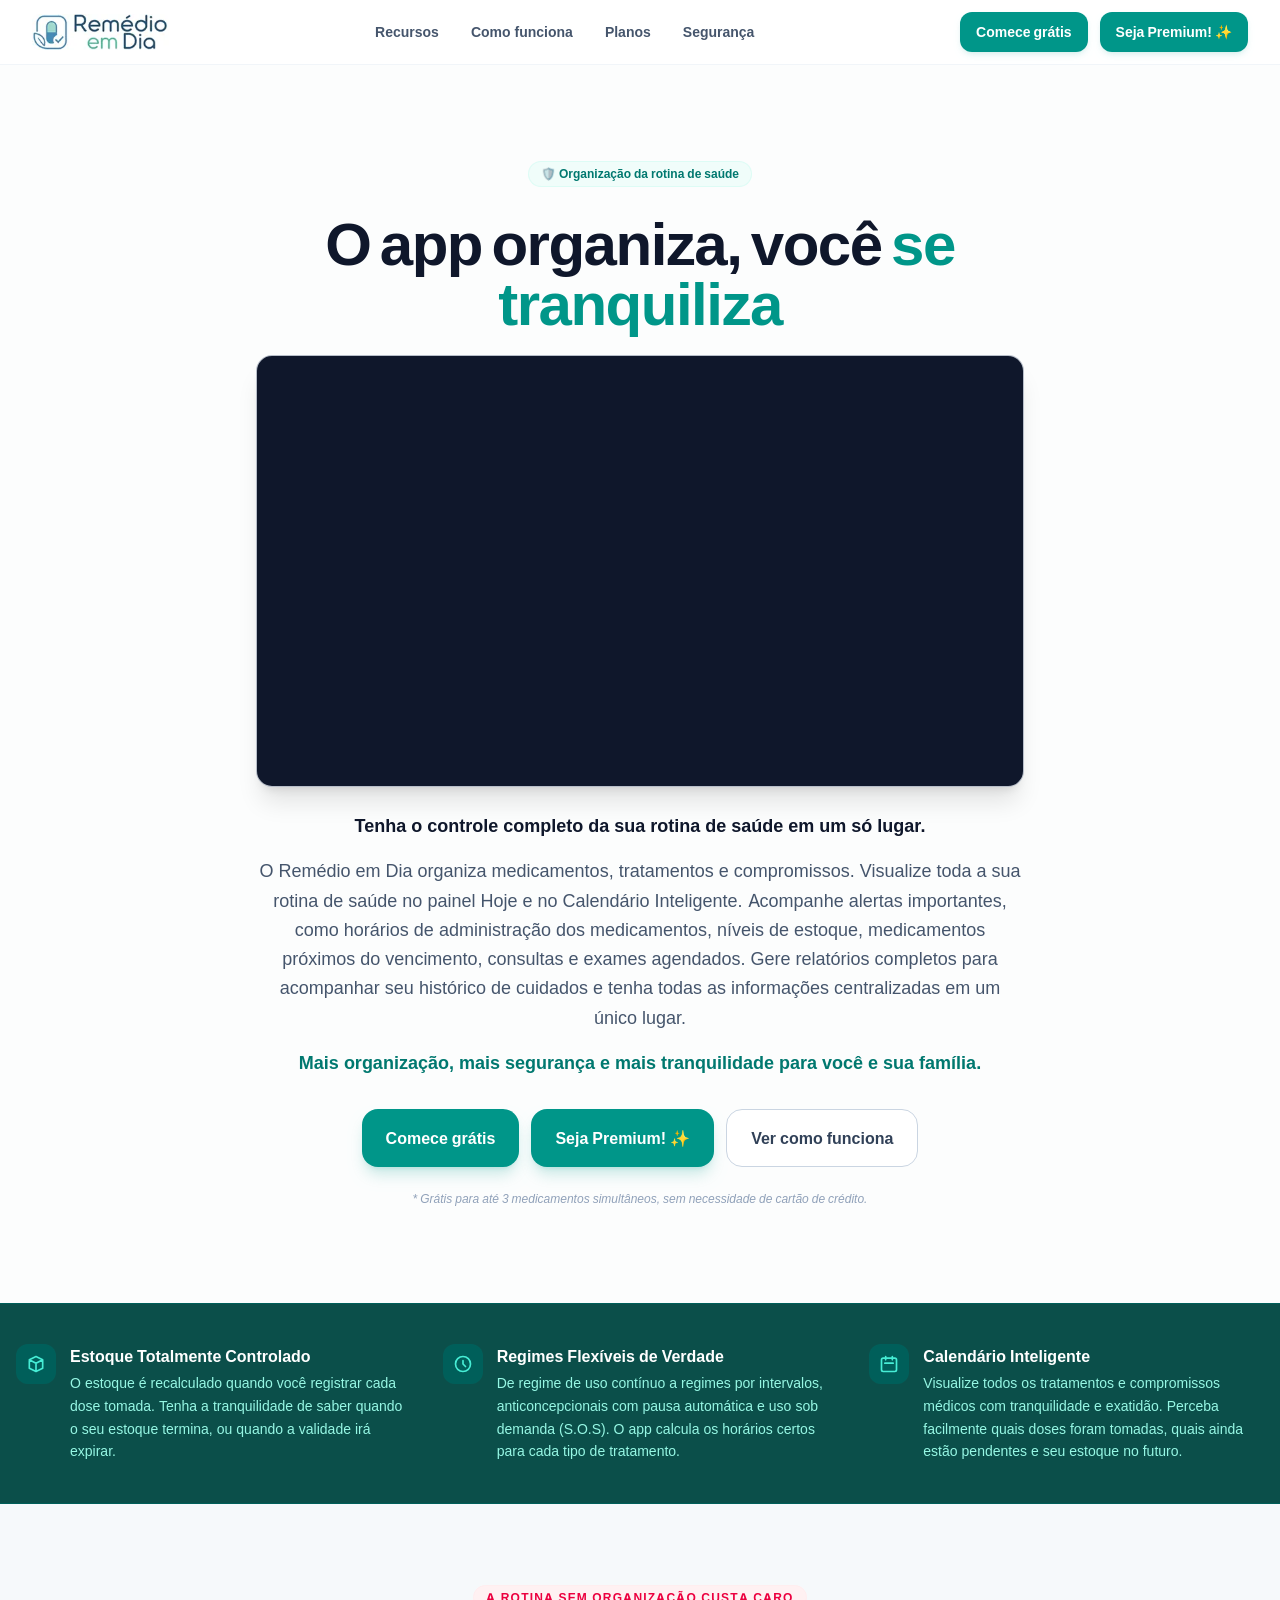
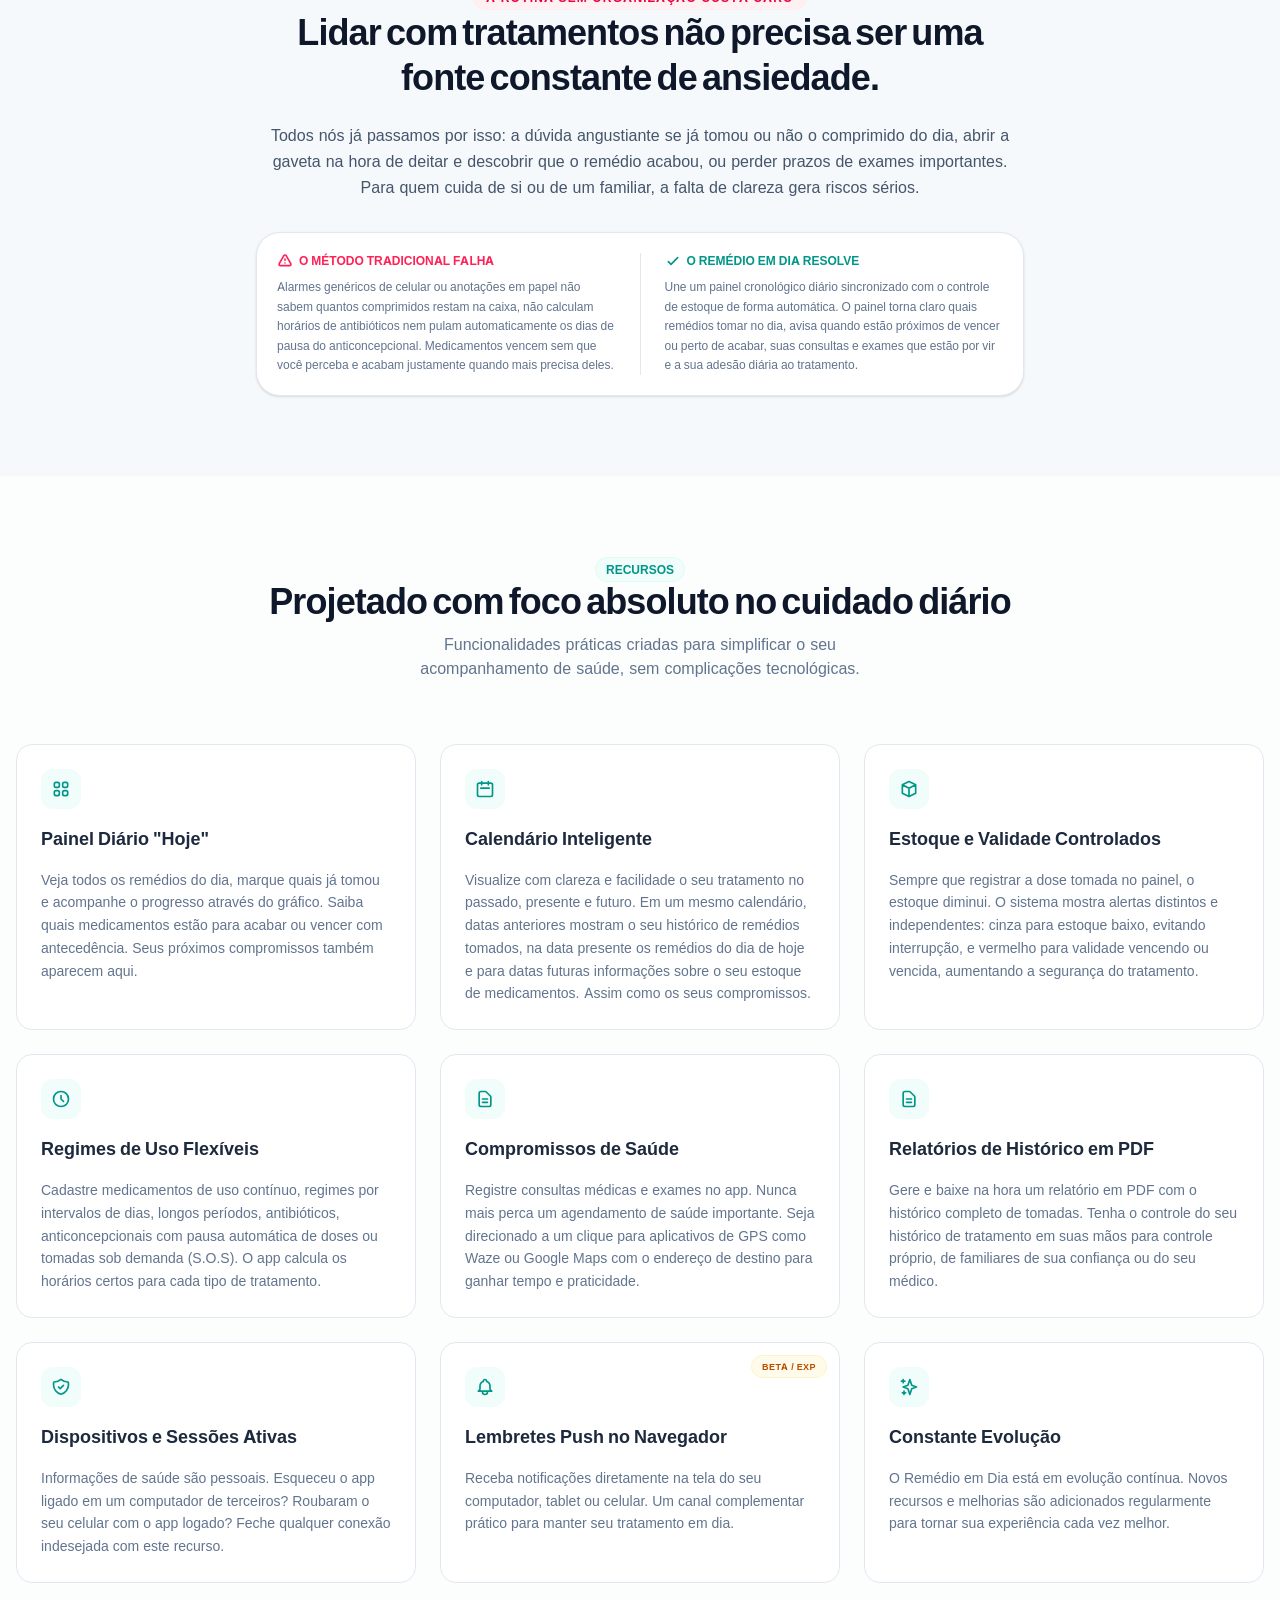
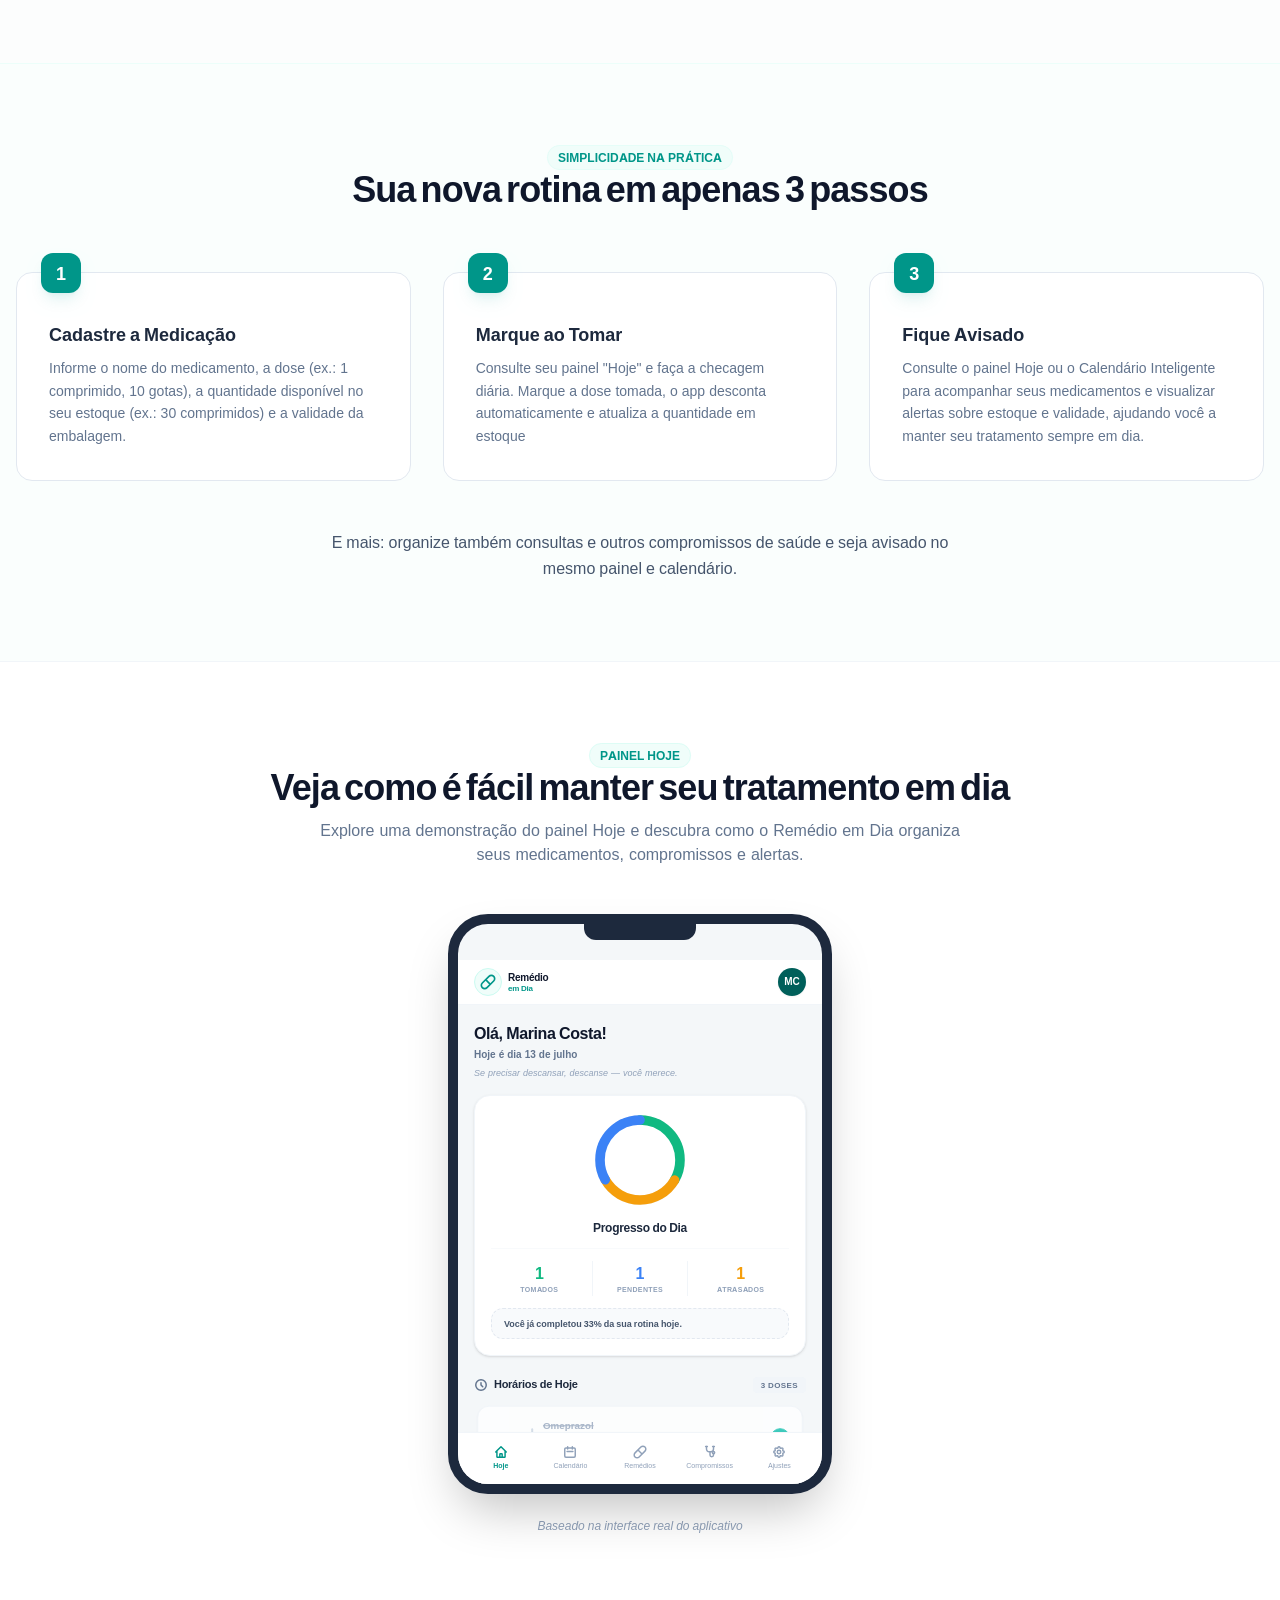
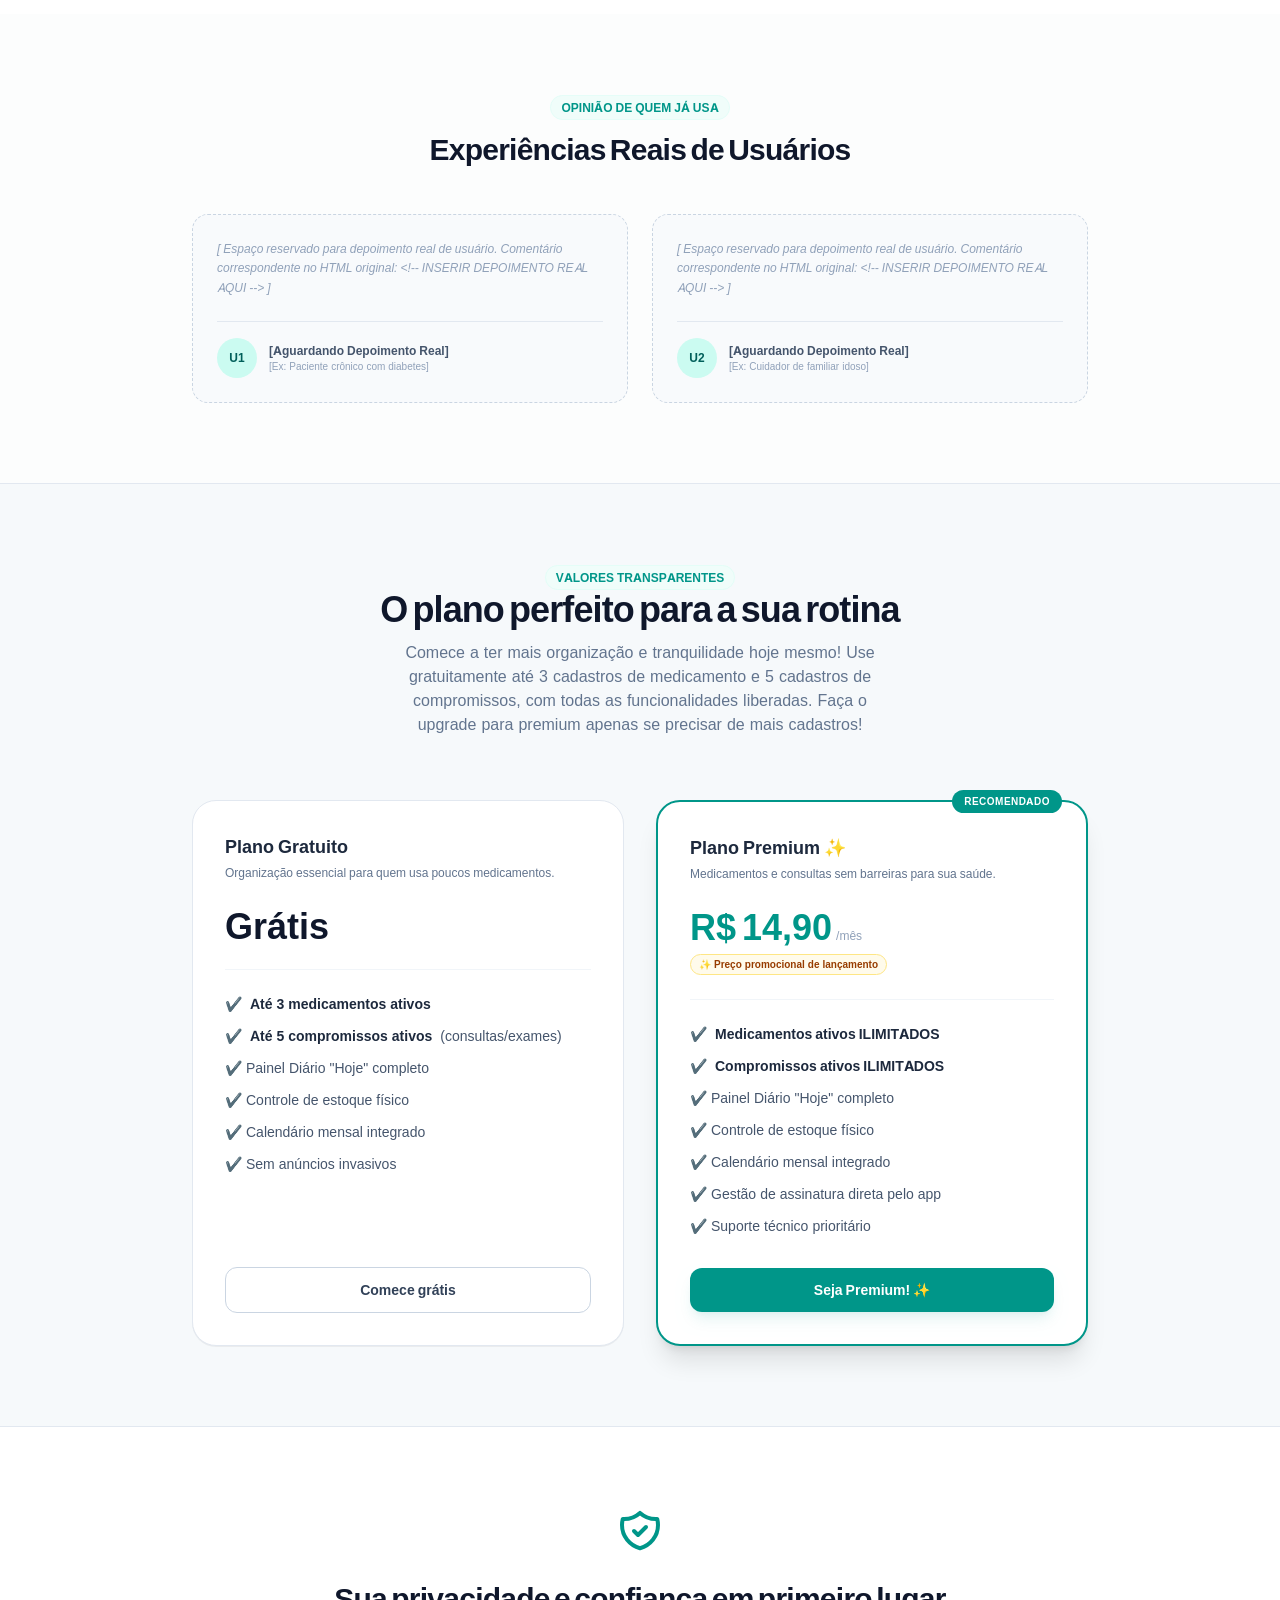
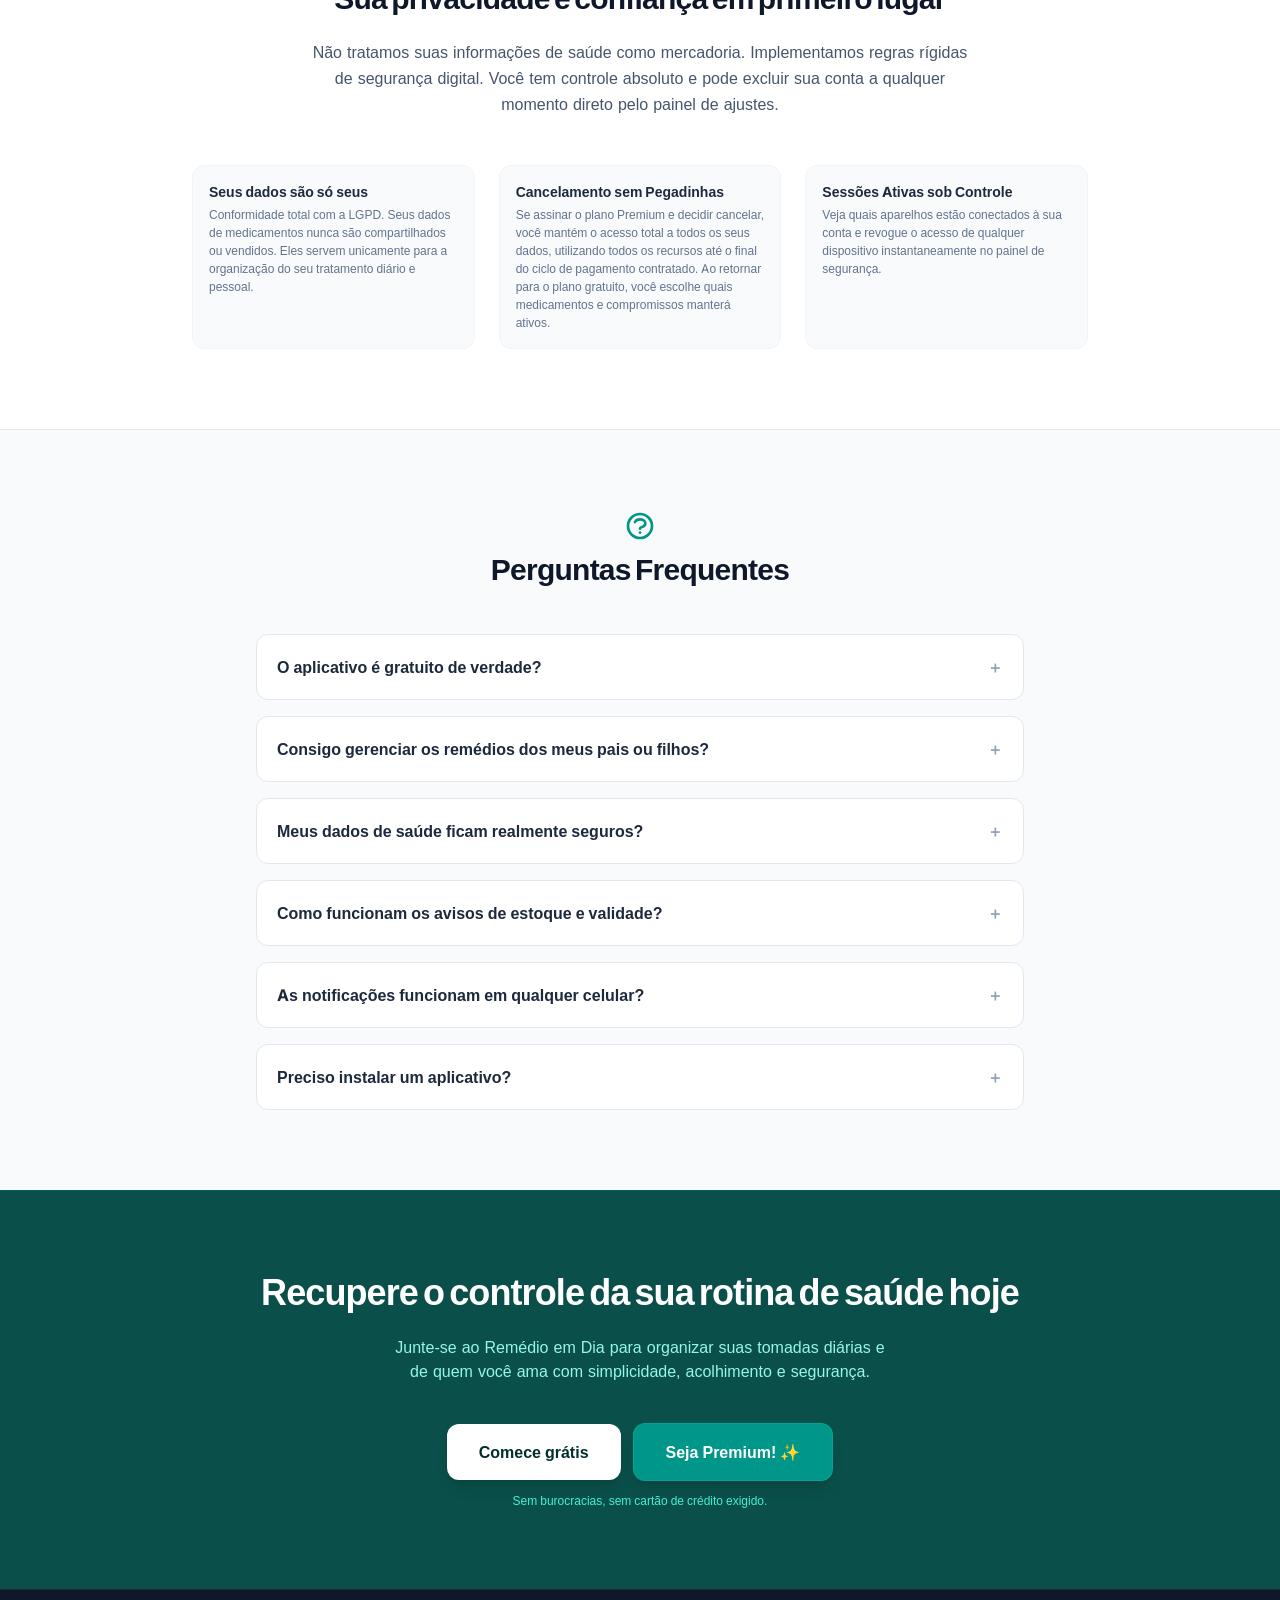
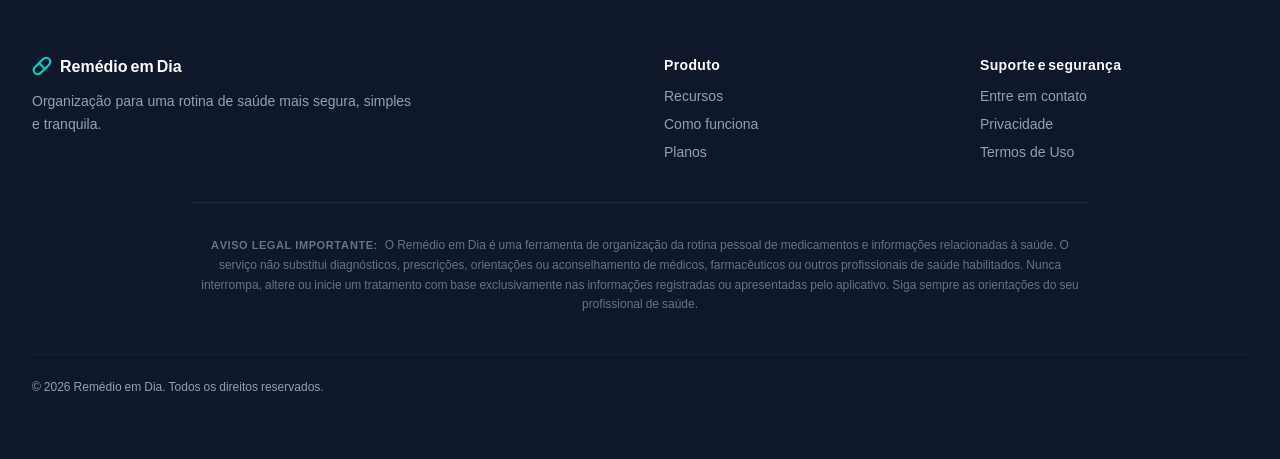
==== commit fa1bc056: "Ajustes 2" ====
--- a/index.html
+++ b/index.html
@@ -175,7 +175,7 @@
       <!-- Botão CTA -->
       <div class="flex items-center gap-2.5 sm:gap-3">
         <a href="https://app.remedioemdia.com/" target="_blank" rel="noopener noreferrer" class="bg-teal-600 hover:bg-teal-700 text-white text-xs md:text-sm font-bold px-3 sm:px-4 py-2 sm:py-2.5 rounded-xl transition-all shadow-md shadow-teal-600/10 active:scale-95 cursor-pointer flex items-center justify-center whitespace-nowrap">
-          Começar grátis
+          Comece grátis
         </a>
         <a href="https://app.remedioemdia.com/subscribe" target="_blank" rel="noopener noreferrer" class="bg-teal-600 hover:bg-teal-700 text-white text-xs md:text-sm font-bold px-3 sm:px-4 py-2 sm:py-2.5 rounded-xl transition-all shadow-md shadow-teal-600/10 active:scale-95 cursor-pointer flex items-center justify-center gap-1.5 whitespace-nowrap">
           <span>Seja Premium! ✨</span>
@@ -226,7 +226,7 @@
     
     <div class="flex flex-wrap gap-3 justify-center pt-2">
       <a href="https://app.remedioemdia.com/" target="_blank" rel="noopener noreferrer" class="bg-teal-600 hover:bg-teal-700 text-white font-bold px-6 py-4 rounded-2xl transition-all shadow-lg shadow-teal-600/20 active:scale-95 text-sm md:text-base cursor-pointer flex items-center justify-center gap-2">
-        Começar grátis
+        Comece grátis
       </a>
       <a href="https://app.remedioemdia.com/subscribe" target="_blank" rel="noopener noreferrer" class="bg-teal-600 hover:bg-teal-700 text-white font-bold px-6 py-4 rounded-2xl transition-all shadow-lg shadow-teal-600/20 active:scale-95 text-sm md:text-base cursor-pointer flex items-center justify-center gap-2">
         <span>Seja Premium! ✨</span>
@@ -1044,7 +1044,7 @@
           </div>
           
           <a href="https://app.remedioemdia.com/" target="_blank" rel="noopener noreferrer" class="mt-8 w-full border border-slate-300 hover:border-teal-500 hover:bg-slate-50 text-slate-700 hover:text-teal-700 font-bold py-3 px-4 rounded-xl transition text-xs md:text-sm cursor-pointer flex items-center justify-center">
-            Começar grátis
+            Comece grátis
           </a>
         </div>
         
@@ -1213,7 +1213,7 @@
       <div class="pt-4 flex flex-col items-center gap-3">
         <div class="flex flex-wrap items-center justify-center gap-3">
           <a href="https://app.remedioemdia.com/" target="_blank" rel="noopener noreferrer" class="bg-white hover:bg-slate-100 text-teal-950 font-bold px-8 py-4 rounded-xl text-sm md:text-base shadow-lg cursor-pointer transition flex items-center justify-center">
-            Começar grátis
+            Comece grátis
           </a>
           <a href="https://app.remedioemdia.com/subscribe" target="_blank" rel="noopener noreferrer" class="bg-teal-600 hover:bg-teal-500 text-white border border-teal-500/40 font-bold px-8 py-4 rounded-xl text-sm md:text-base shadow-lg cursor-pointer transition flex items-center justify-center gap-2">
             <span>Seja Premium! ✨</span>
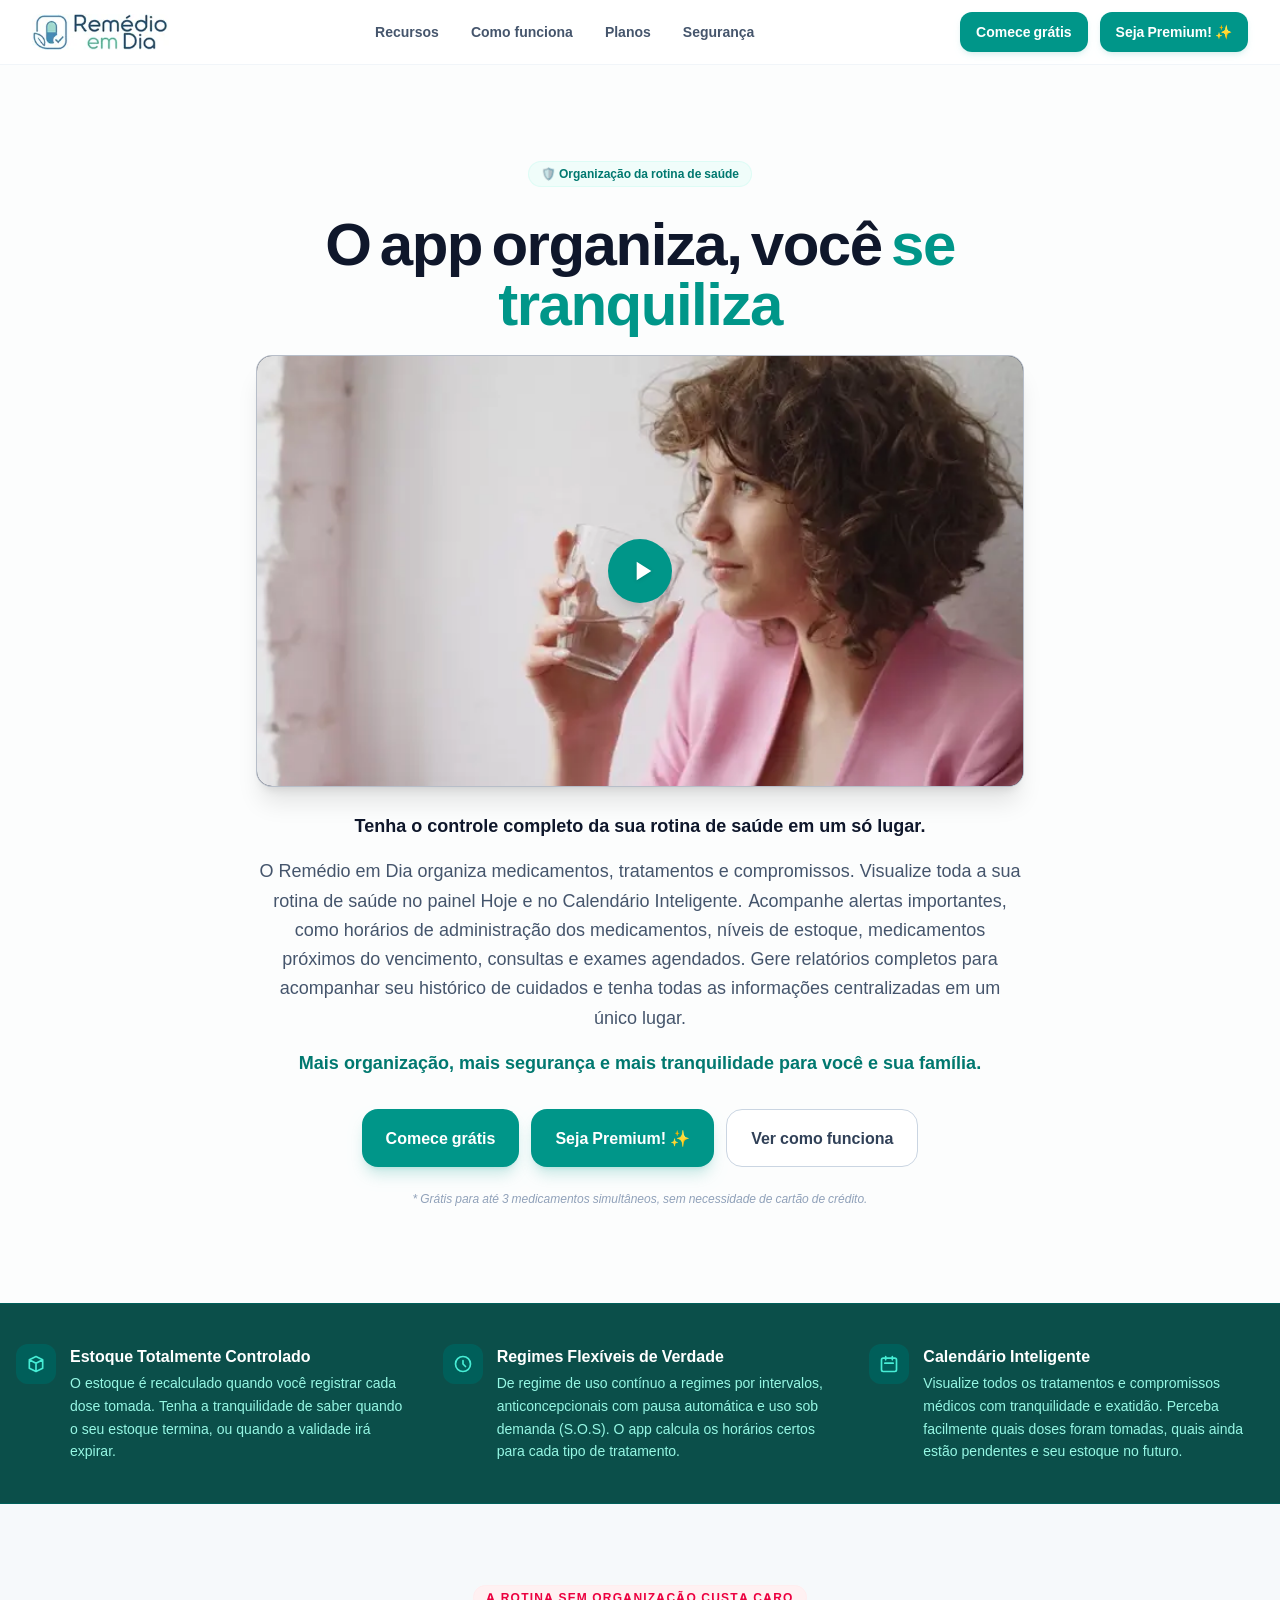
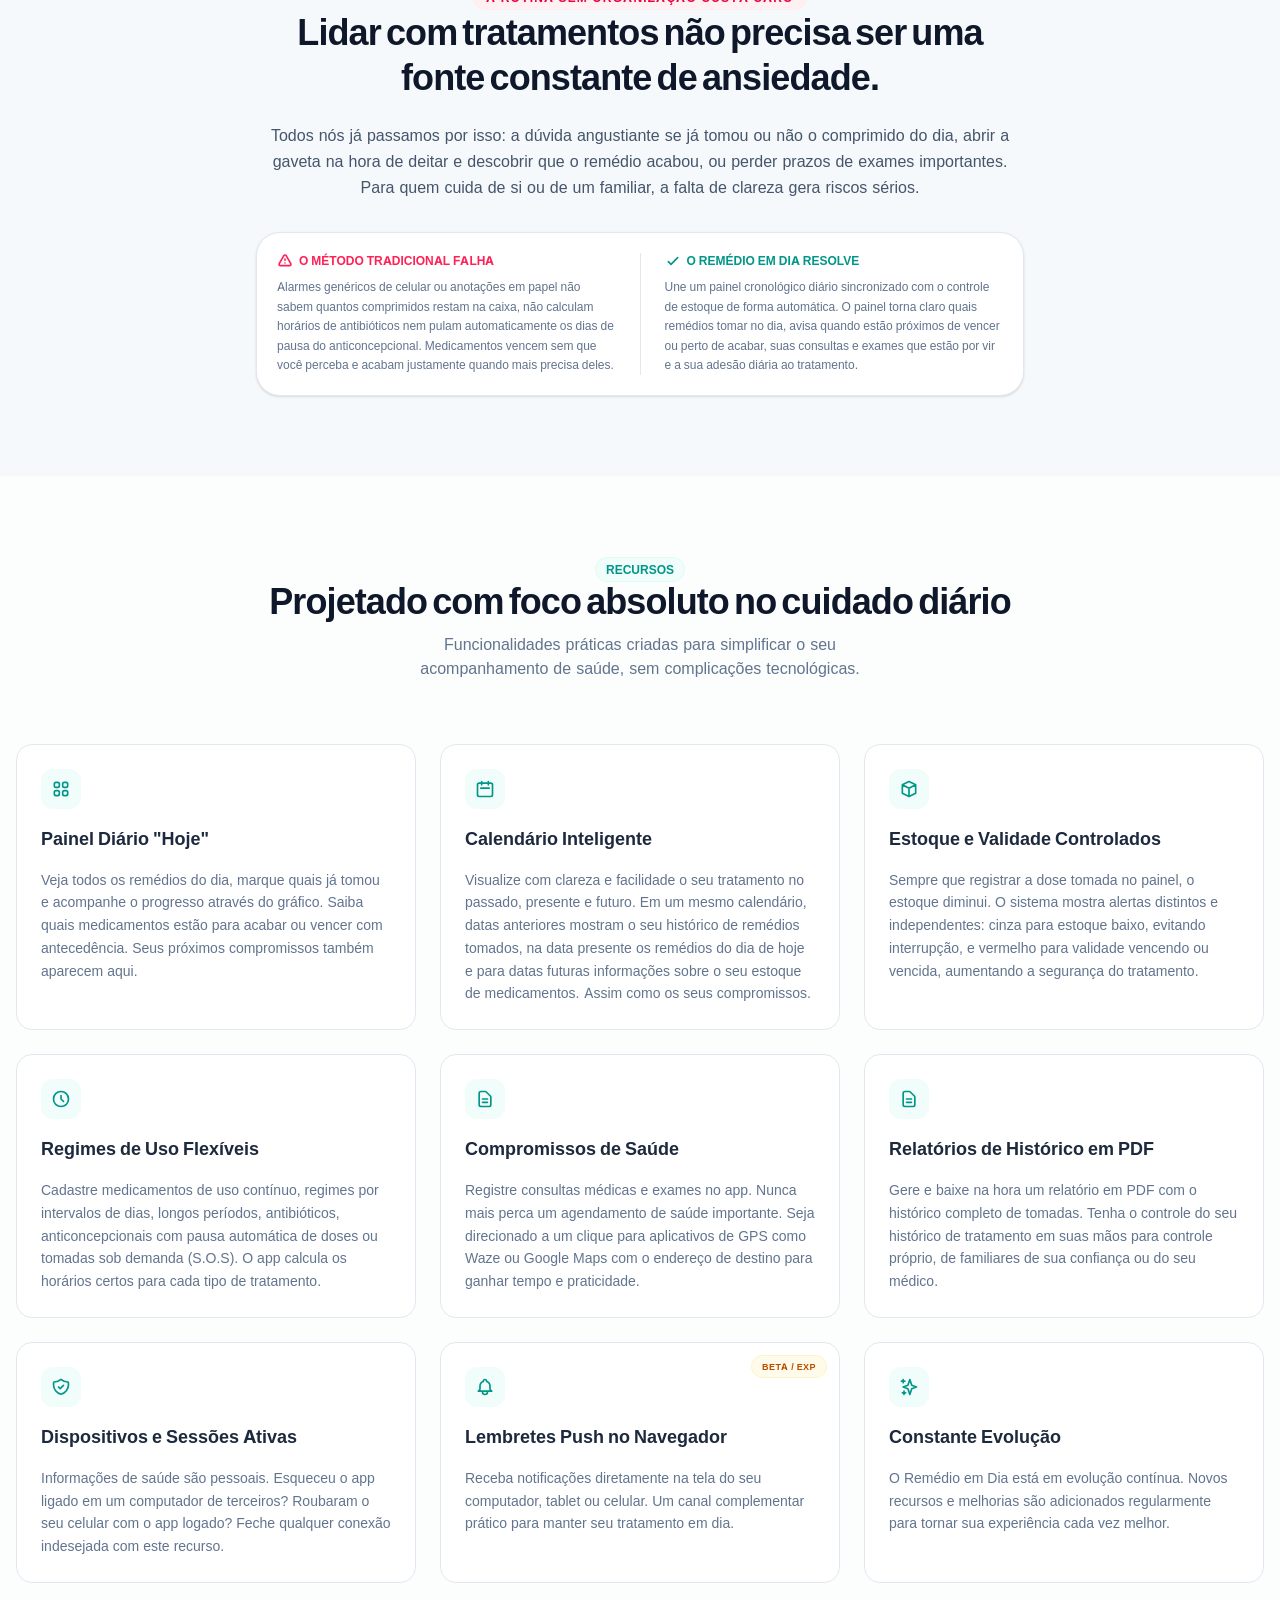
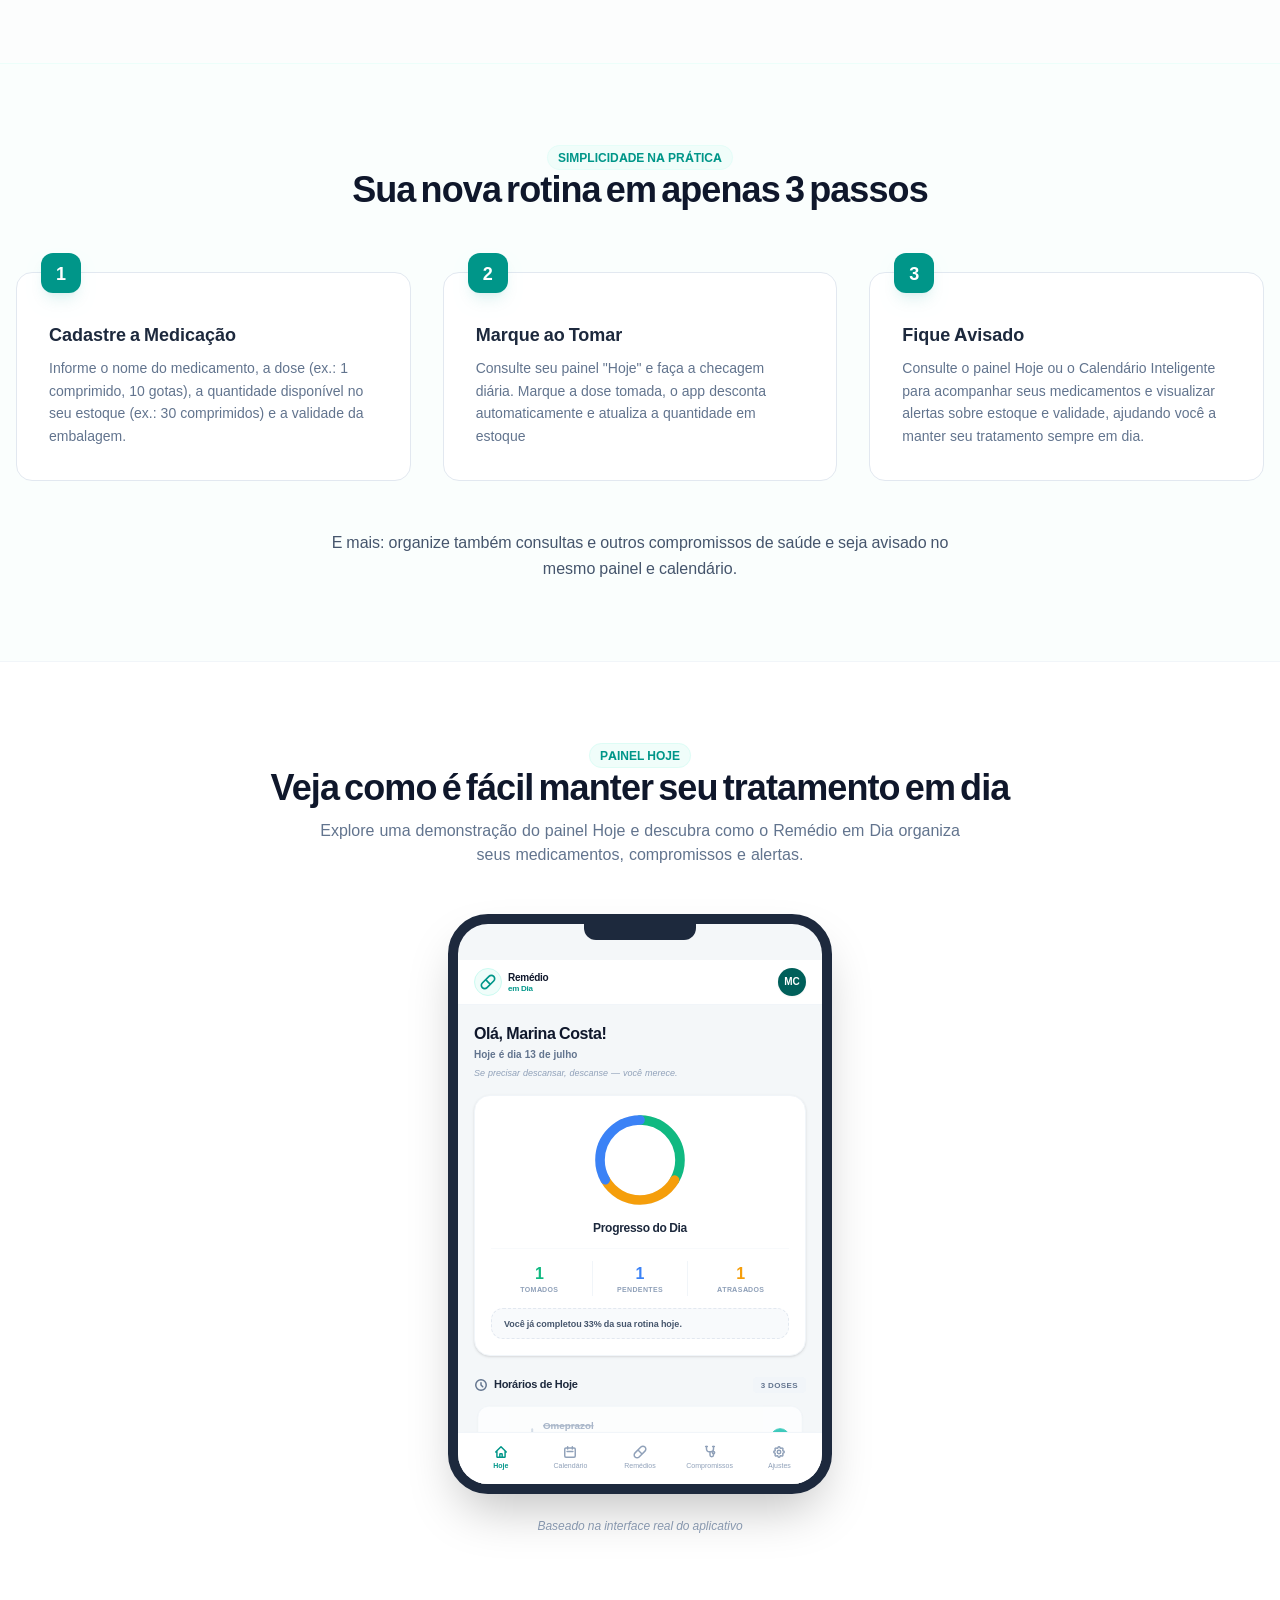
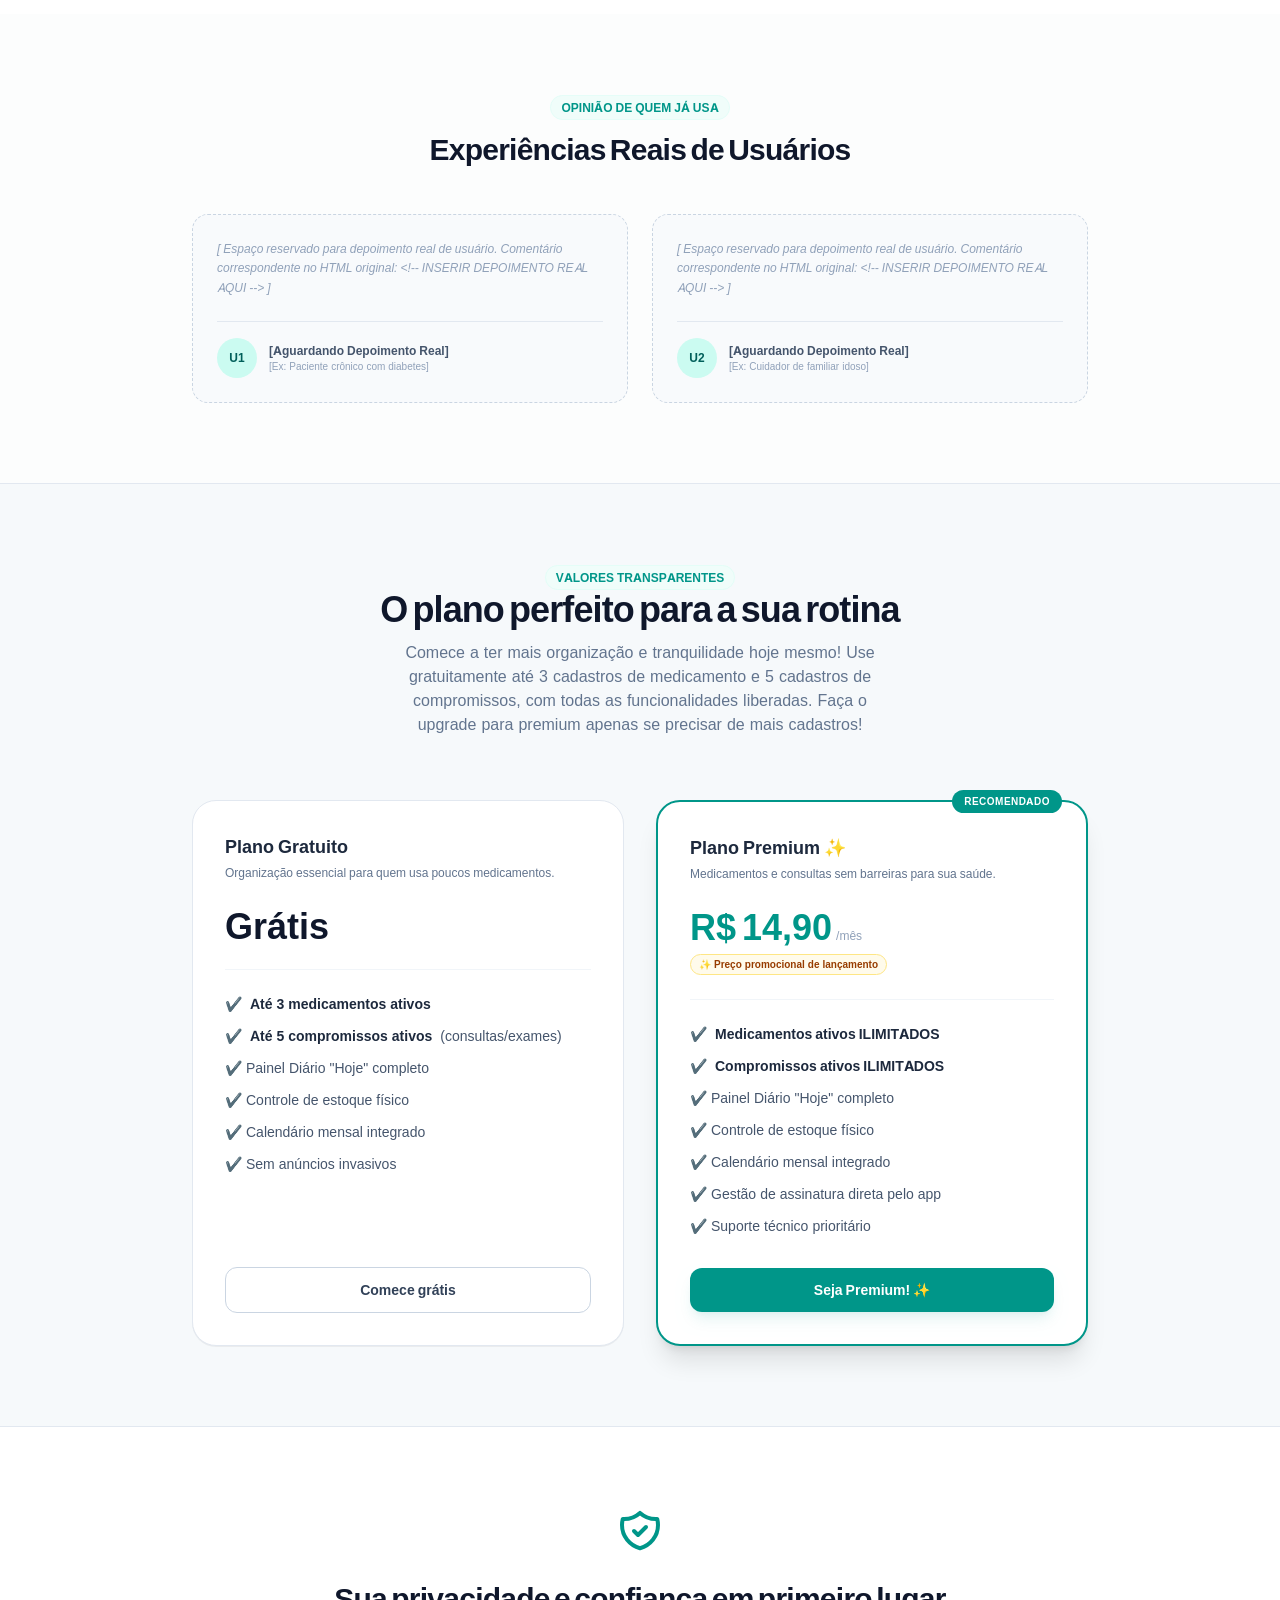
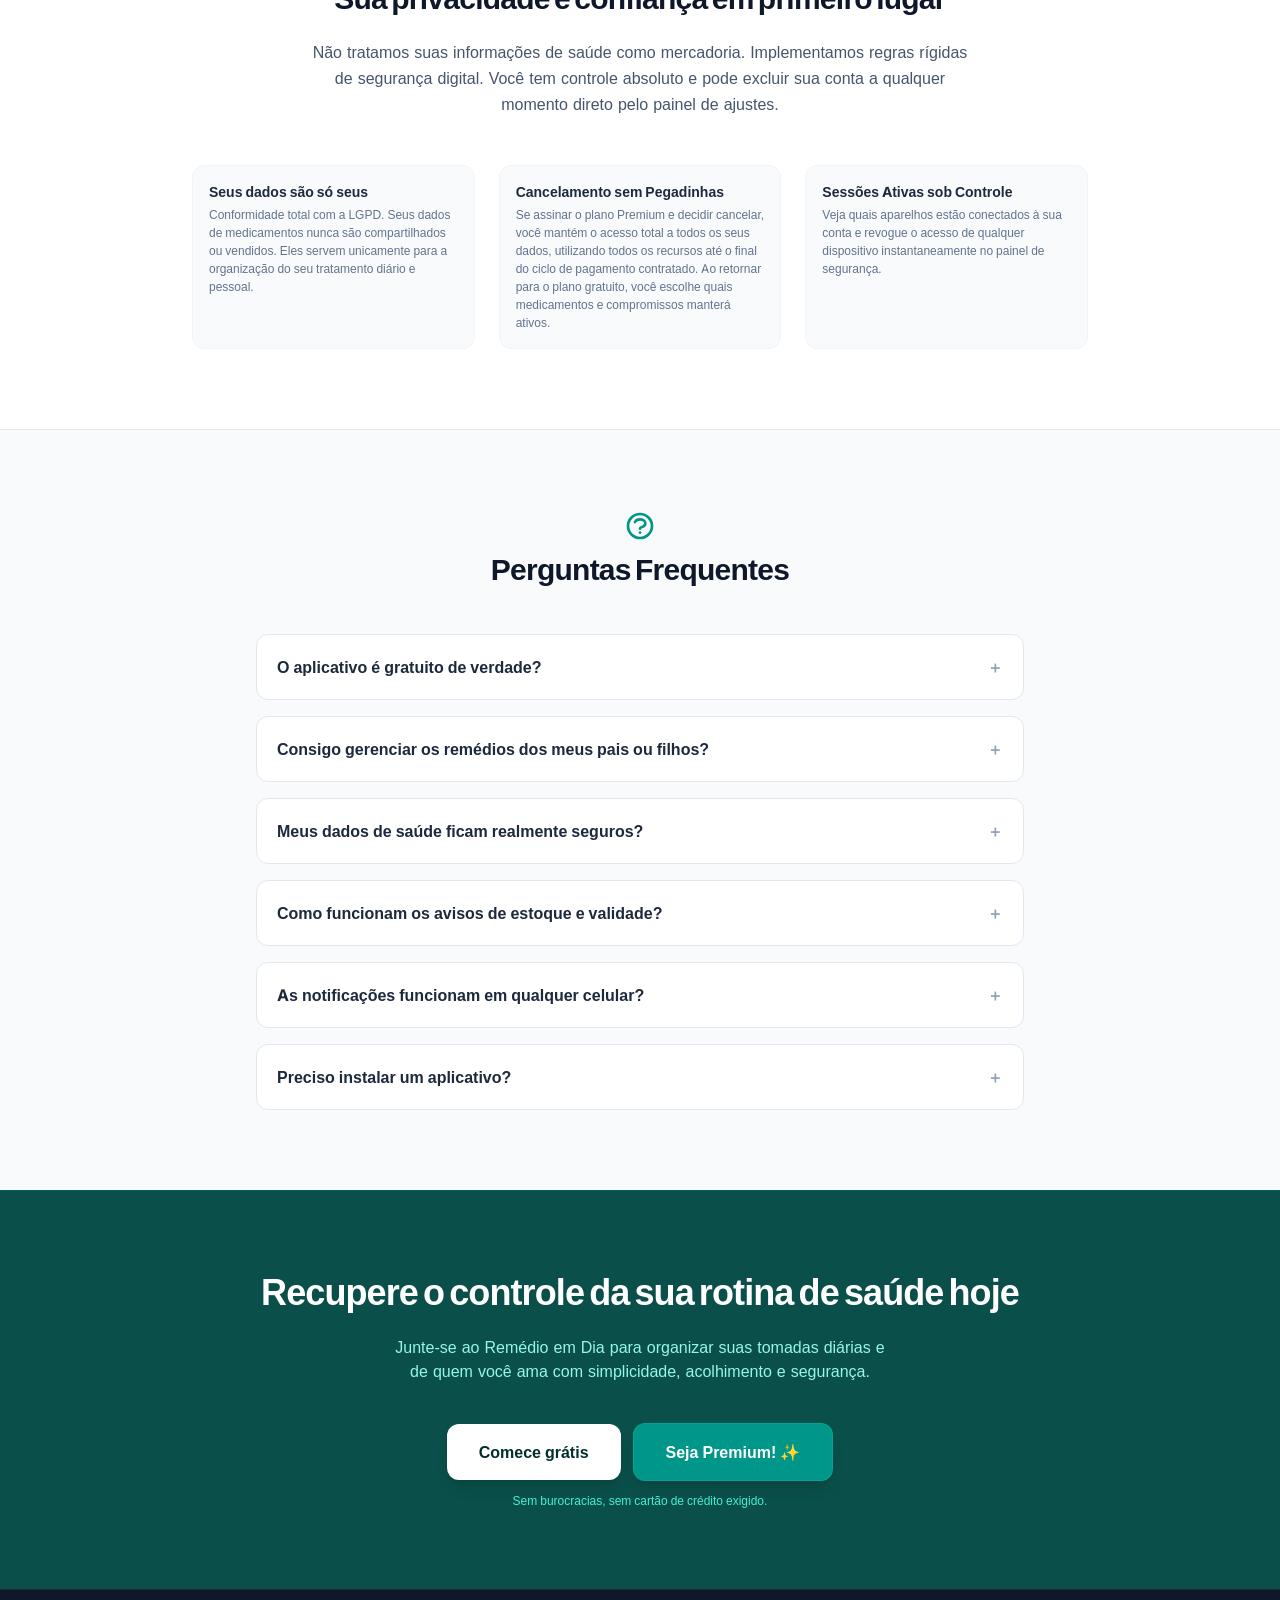
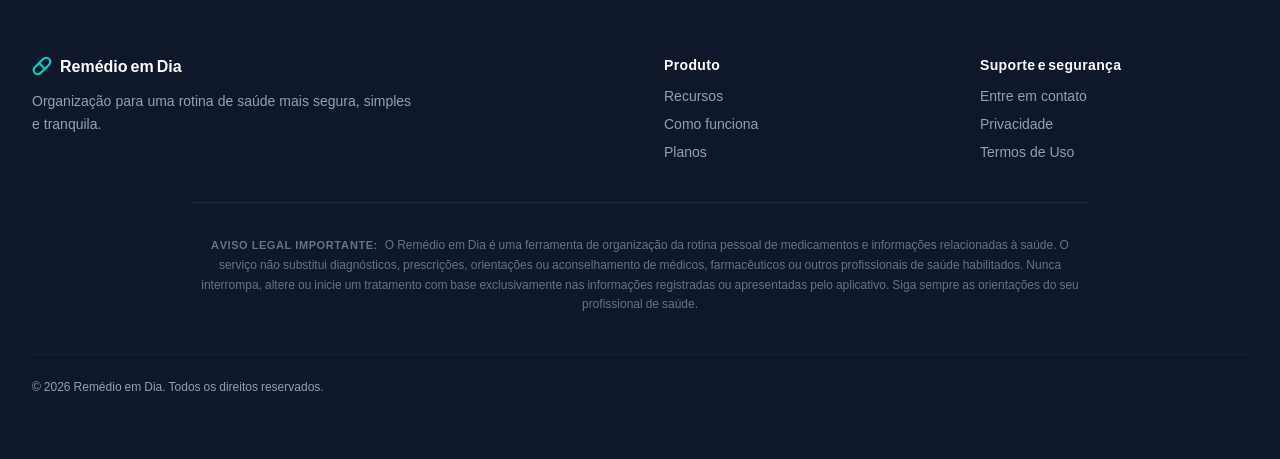
==== commit 75e4c628: "Ajustes 3 - imagem de vídeo" ====
--- a/index.html
+++ b/index.html
@@ -202,14 +202,13 @@
     </h1>
 
     <!-- Vídeo de Apresentação Vimeo -->
-    <div class="w-full max-w-3xl mx-auto my-6 rounded-2xl overflow-hidden shadow-xl border border-slate-200/80 bg-slate-900 aspect-video">
-      <iframe
-        src="https://player.vimeo.com/video/1229716033"
-        class="w-full h-full border-0"
-        allow="autoplay; fullscreen; picture-in-picture"
-        allowfullscreen
-        title="Vídeo de Apresentação Remédio em Dia"
-      ></iframe>
+    <div class="w-full max-w-3xl mx-auto my-6 rounded-2xl overflow-hidden shadow-xl border border-slate-200/80 bg-slate-900 aspect-video relative group cursor-pointer" onclick="loadVimeo(this)" aria-label="Reproduzir vídeo de apresentação">
+      <img src="thumbnail.webp" alt="Capa do Vídeo de Apresentação Remédio em Dia" width="1280" height="720" fetchpriority="high" class="absolute inset-0 w-full h-full object-cover opacity-100" />
+      <div class="absolute inset-0 flex items-center justify-center bg-transparent">
+        <div class="w-16 h-16 bg-teal-600 rounded-full flex items-center justify-center shadow-xl group-hover:bg-teal-500 transition-transform group-hover:scale-110 duration-300">
+          <svg class="w-8 h-8 text-white ml-1 drop-shadow" fill="currentColor" viewBox="0 0 24 24"><path d="M8 5v14l11-7z"/></svg>
+        </div>
+      </div>
     </div>
 
     <div class="text-slate-600 text-sm md:text-base lg:text-lg max-w-3xl mx-auto leading-relaxed space-y-4">
@@ -1534,6 +1533,20 @@
       document.getElementById('modal-success-content').classList.remove('hidden');
     }
 
+    // 4. Carregamento do Vídeo Vimeo sob demanda
+    function loadVimeo(element) {
+      const iframe = document.createElement('iframe');
+      iframe.src = "https://player.vimeo.com/video/1229716033?autoplay=1";
+      iframe.className = "w-full h-full border-0 absolute inset-0";
+      iframe.setAttribute("allow", "autoplay; fullscreen; picture-in-picture");
+      iframe.setAttribute("allowfullscreen", "");
+      iframe.setAttribute("title", "Vídeo de Apresentação Remédio em Dia");
+      element.innerHTML = '';
+      element.appendChild(iframe);
+      element.removeAttribute("onclick");
+      element.classList.remove("cursor-pointer", "group");
+    }
+
     // Initialize circular graph
     updateHtmlDashboard();
   </script>
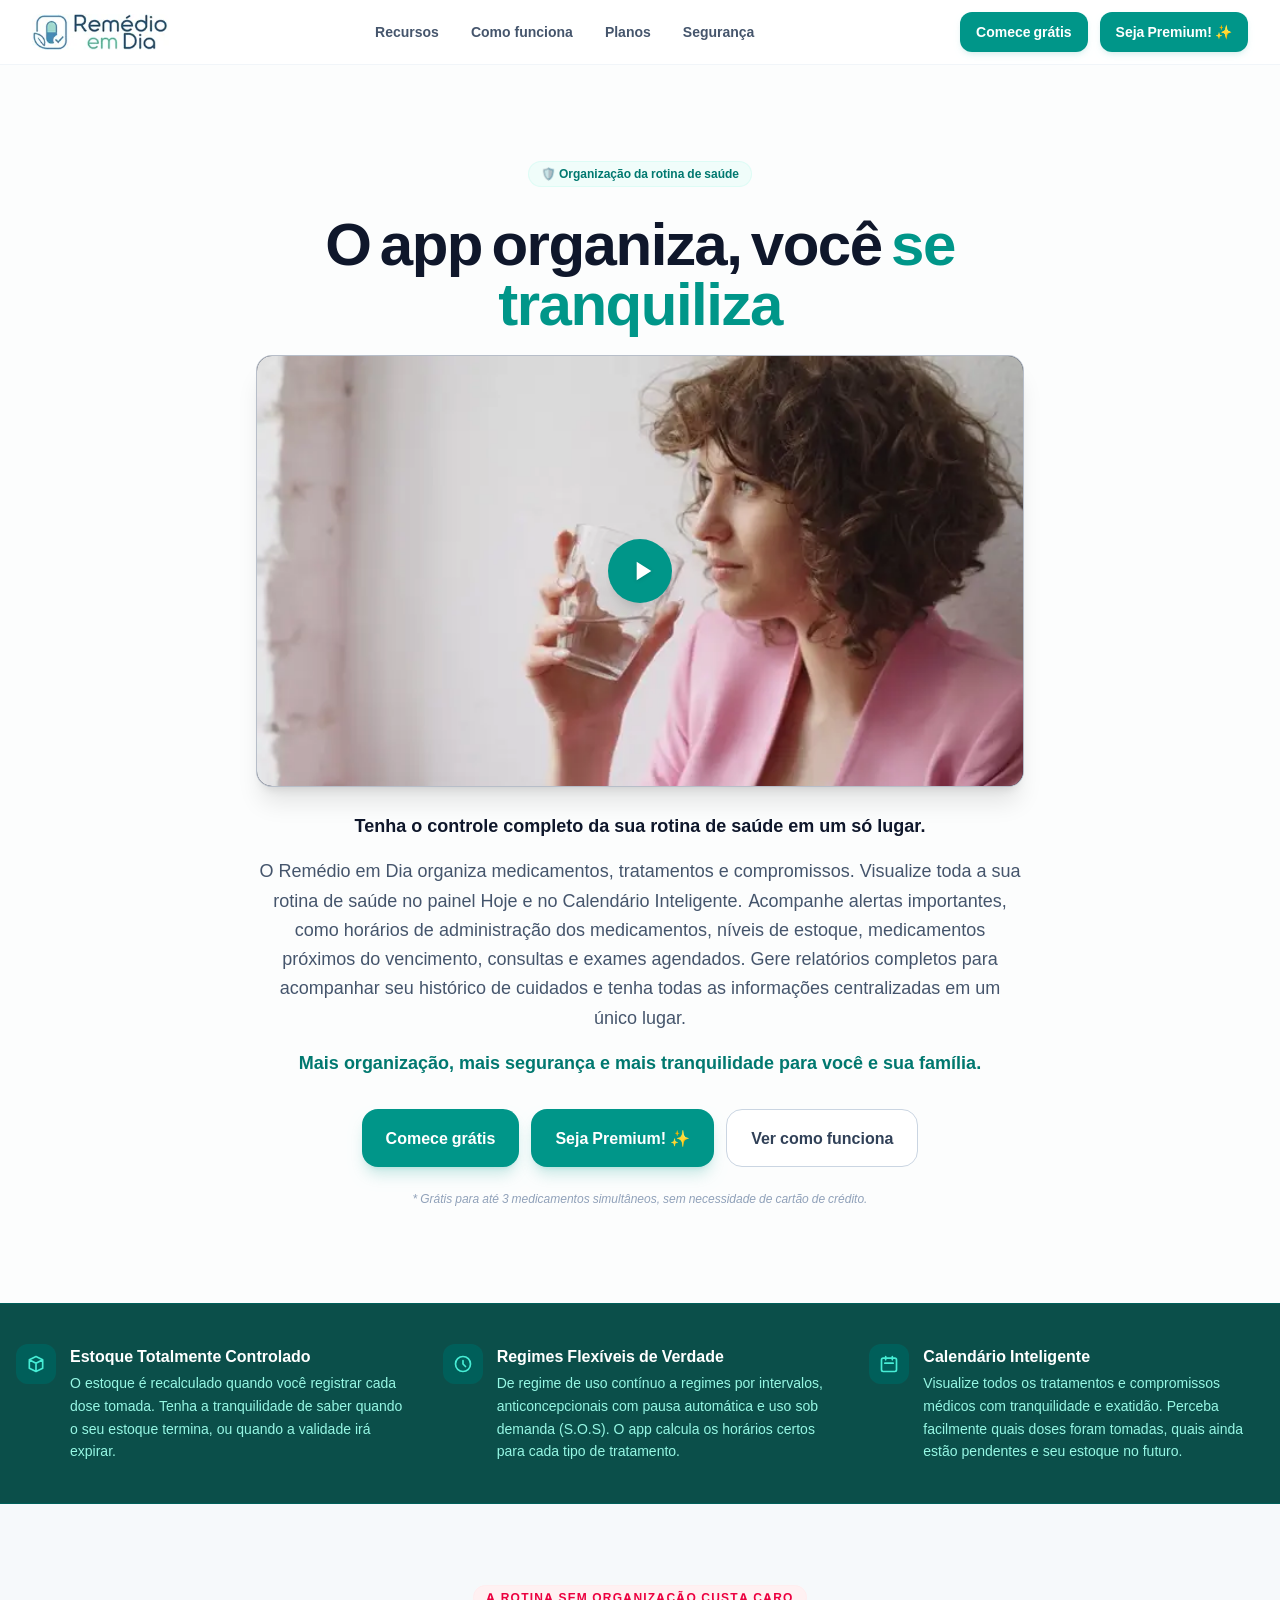
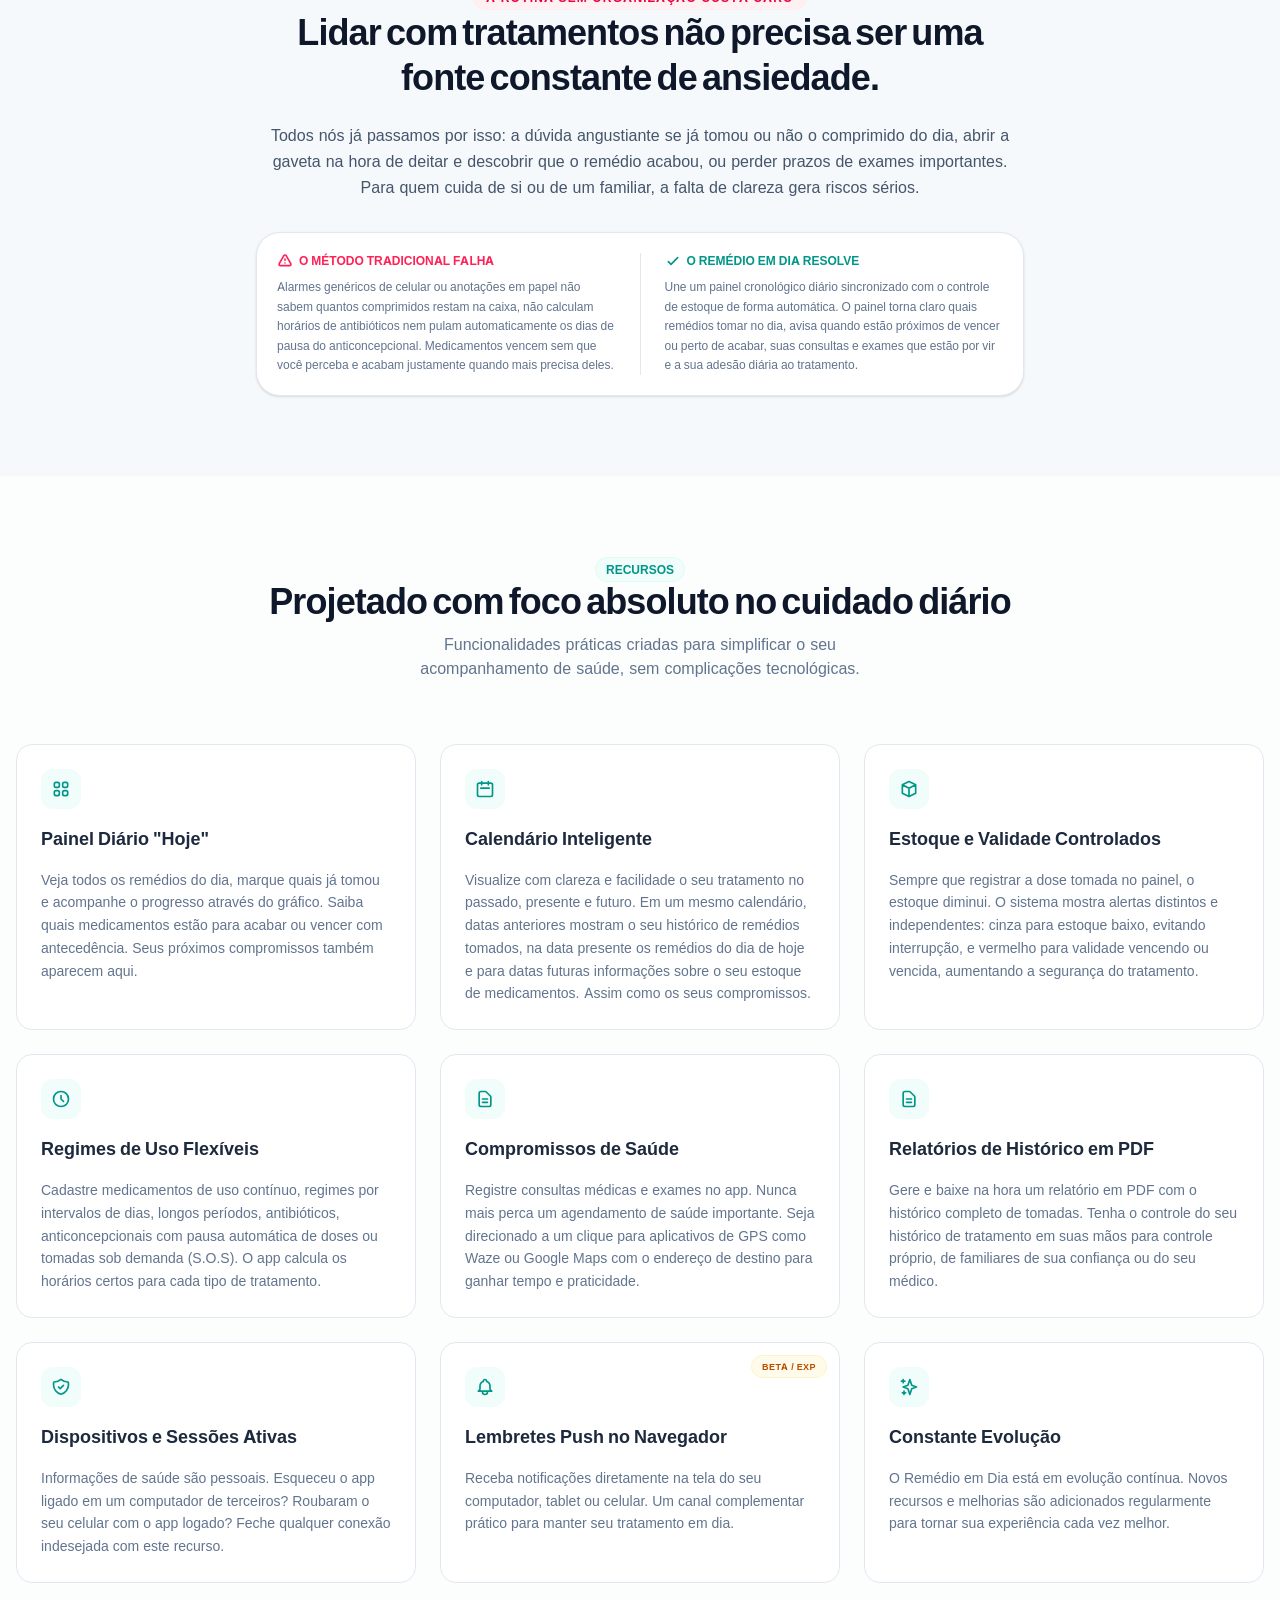
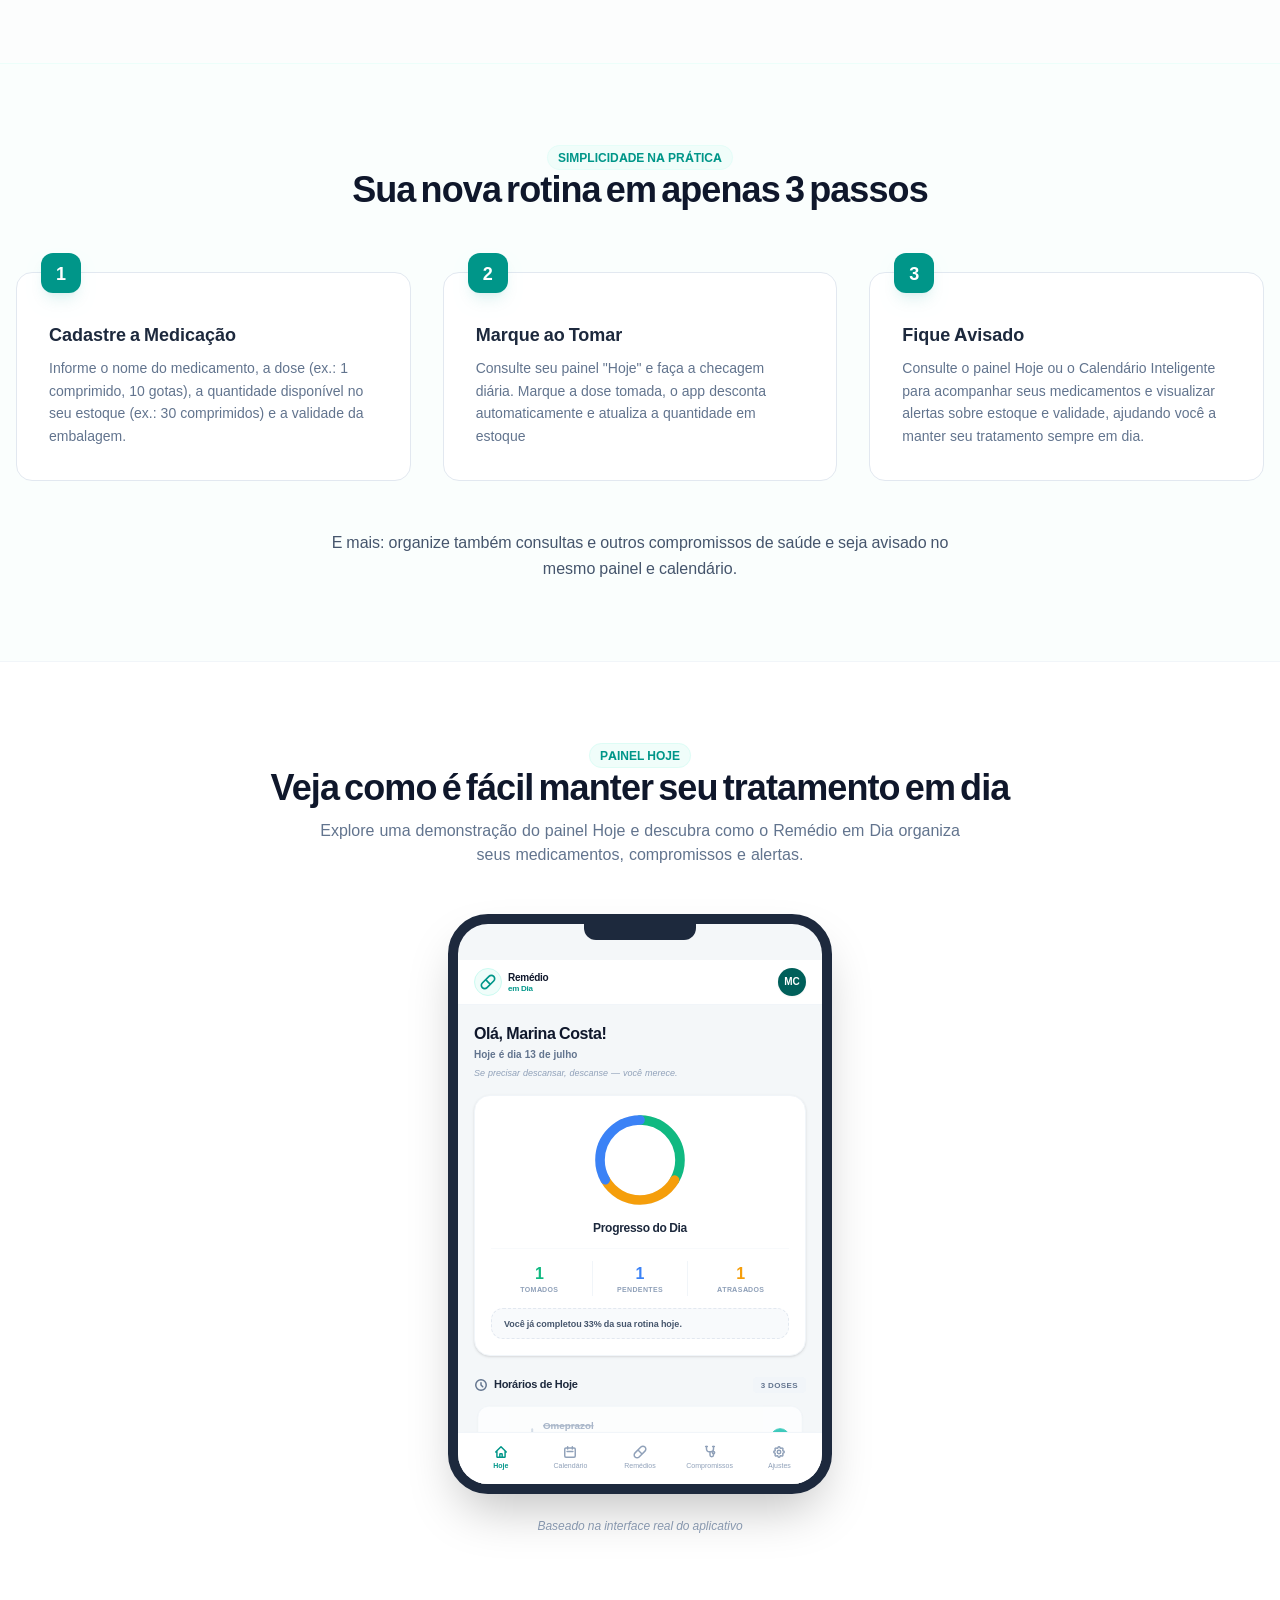
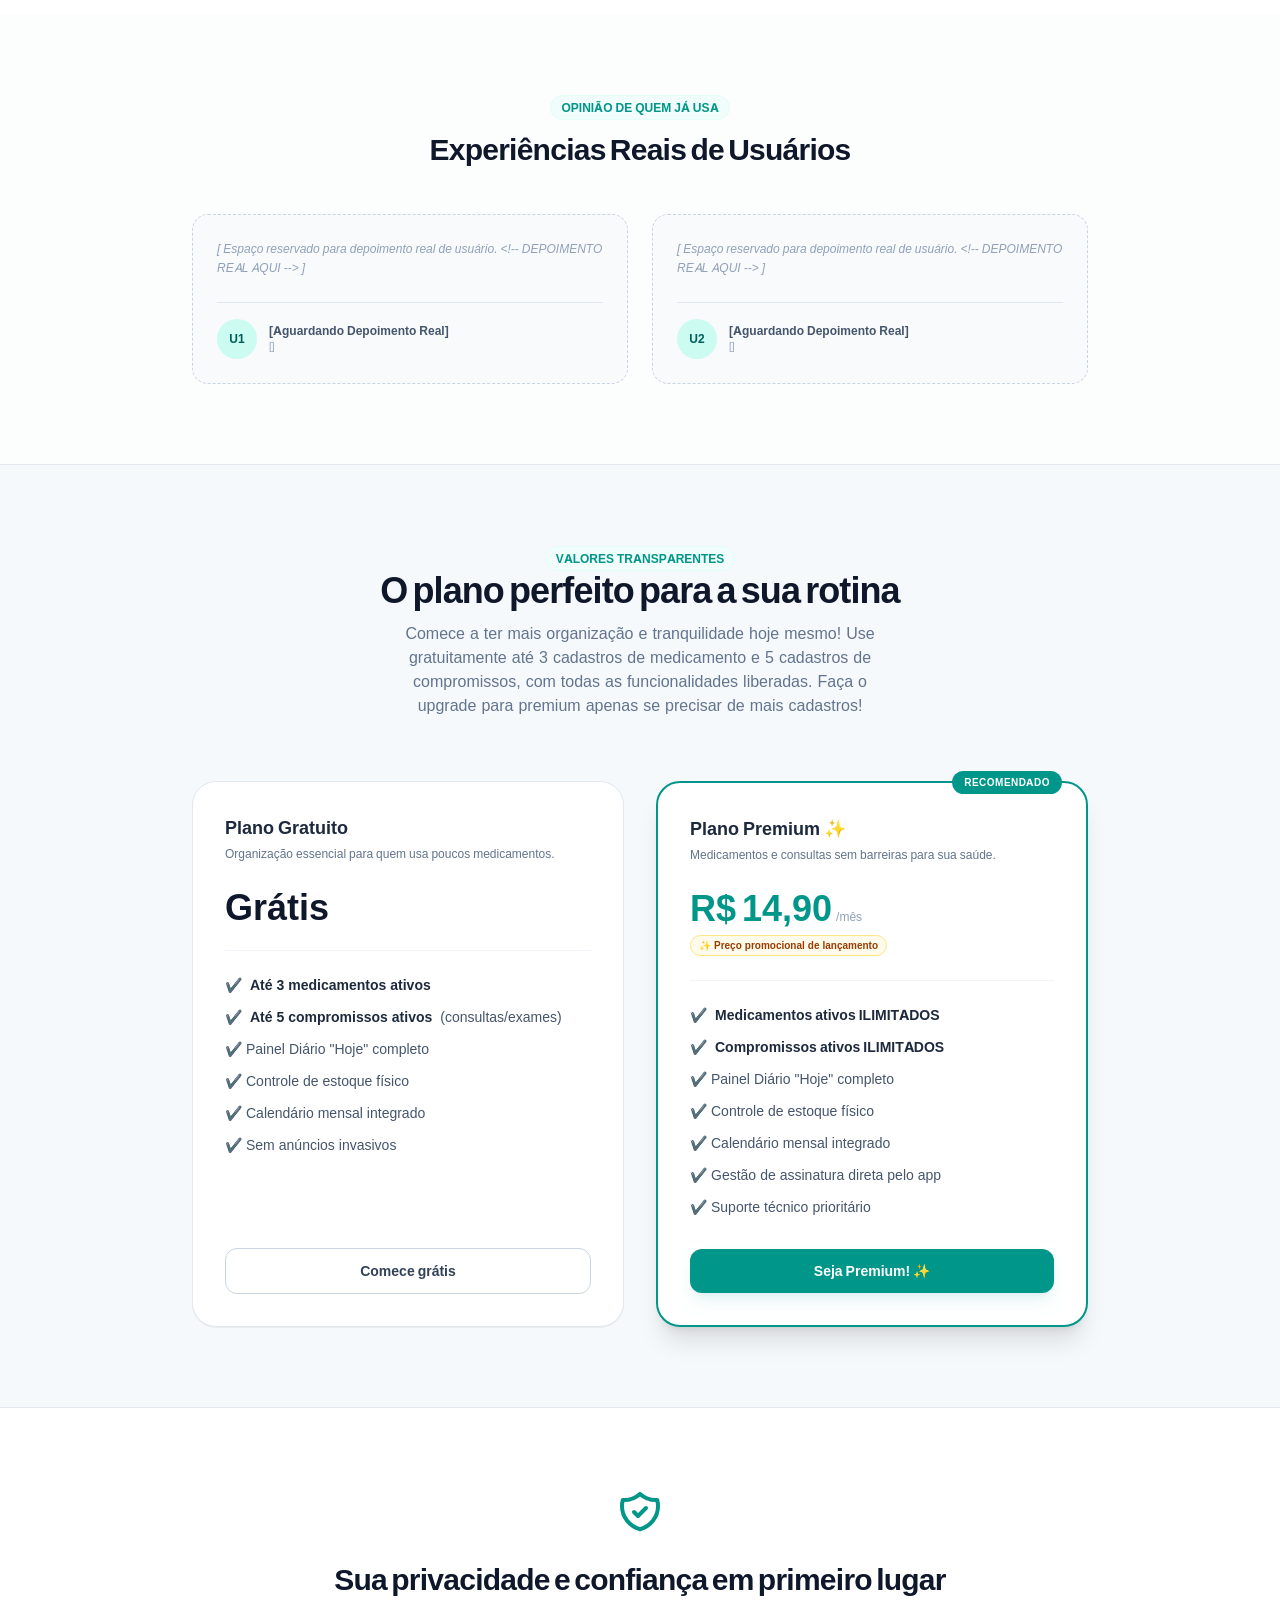
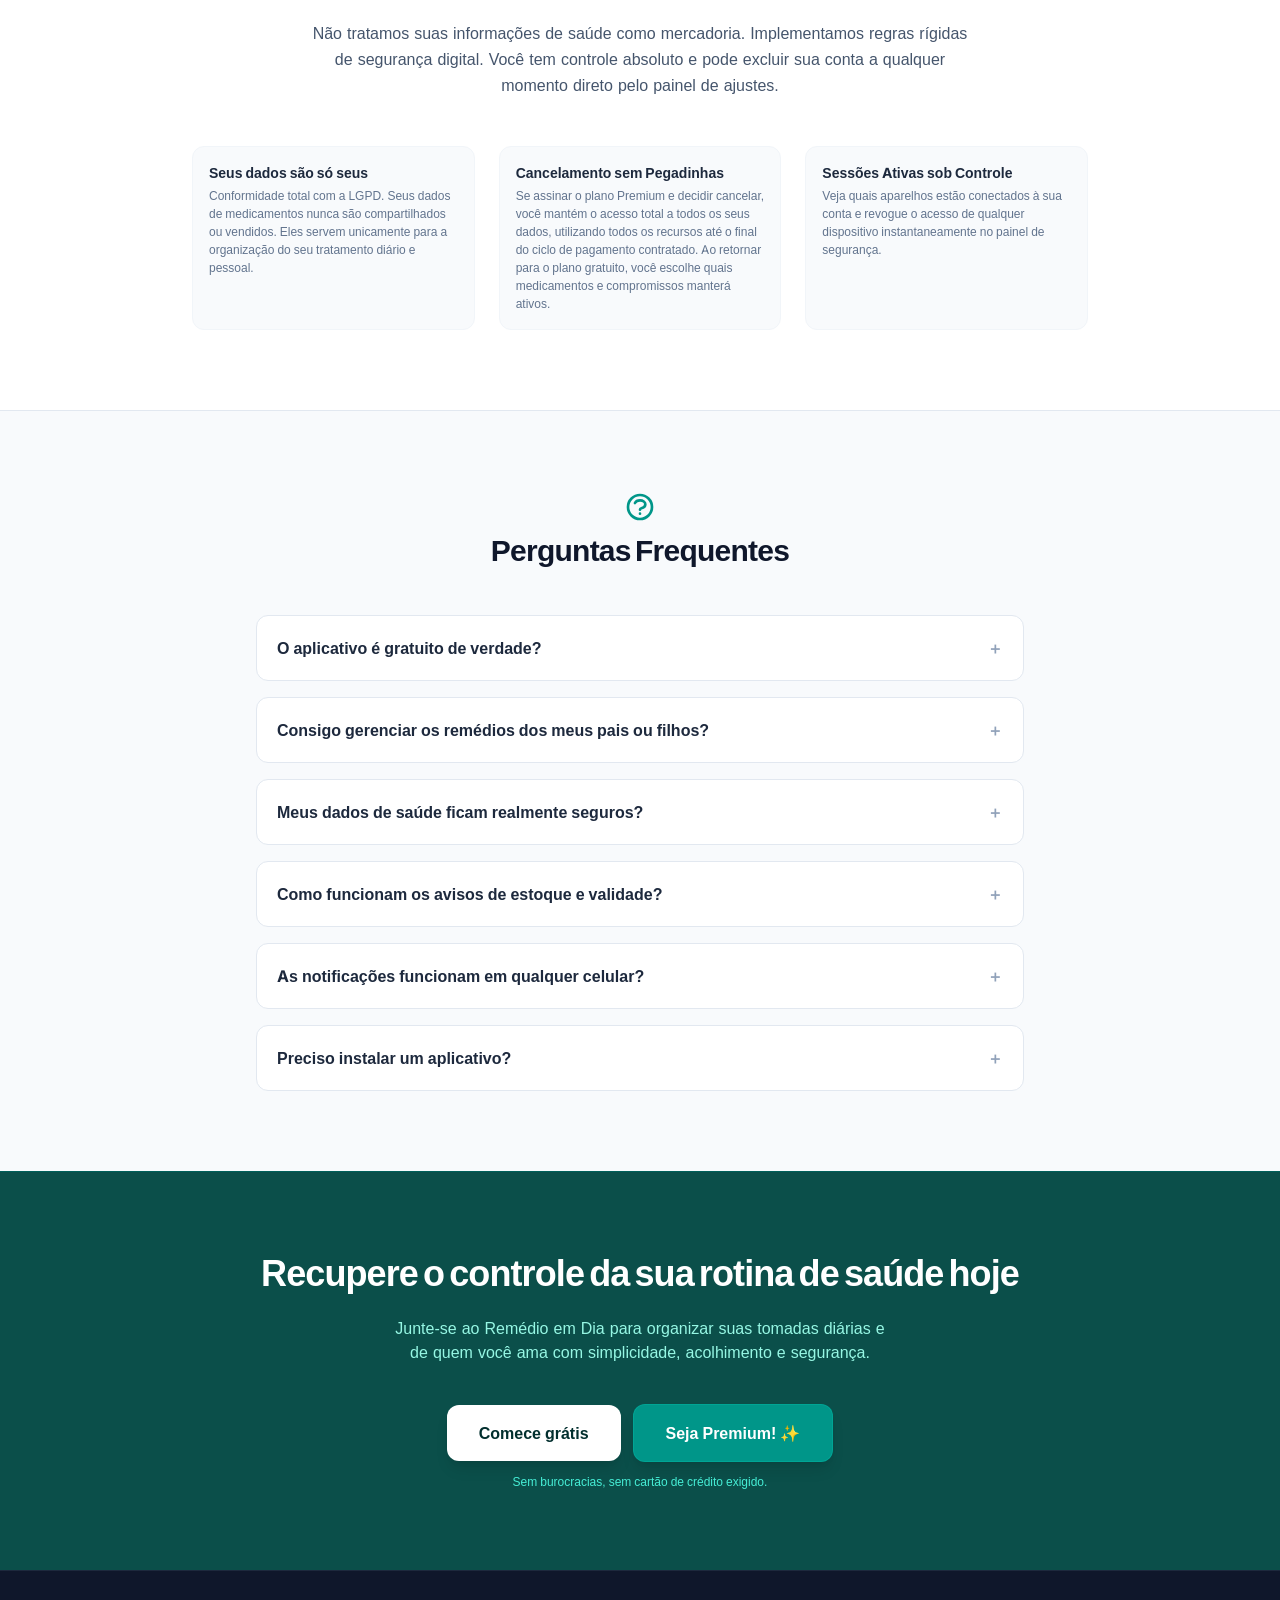
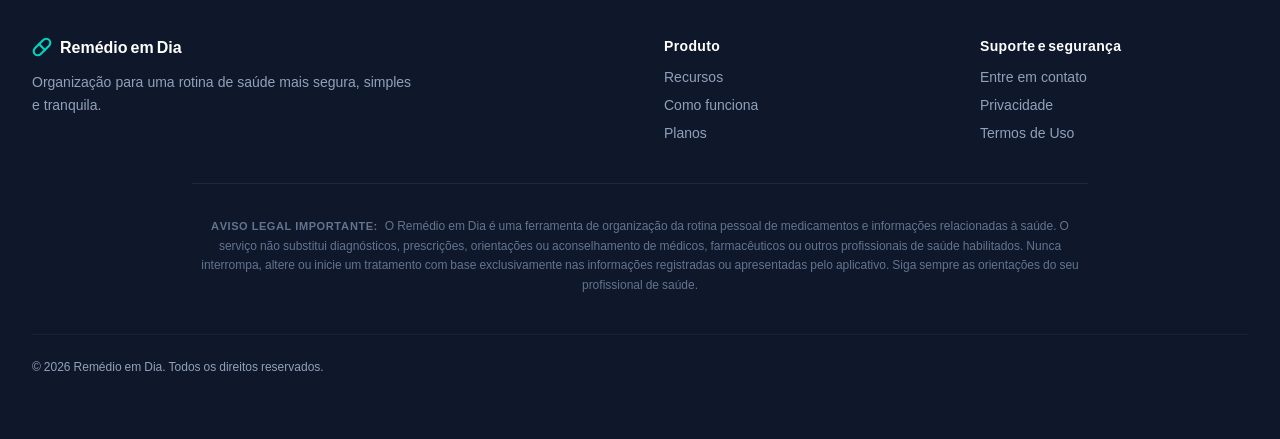
==== commit 2d7e2384: "Ajustes 4 - ajuste de texto" ====
--- a/index.html
+++ b/index.html
@@ -1,17 +1,21 @@
 <!DOCTYPE html>
 <html lang="pt-BR" class="scroll-smooth">
+
 <head>
   <meta charset="UTF-8">
   <meta name="viewport" content="width=device-width, initial-scale=1.0">
   <title>Remédio em Dia | Organização de Medicamentos e Rotina de Saúde</title>
-  <meta name="description" content="O Remédio em Dia ajuda você a organizar medicamentos, tratamentos e compromissos de saúde em um só lugar. Acompanhe horários, estoque e validade com praticidade e segurança." />
+  <meta name="description"
+    content="O Remédio em Dia ajuda você a organizar medicamentos, tratamentos e compromissos de saúde em um só lugar. Acompanhe horários, estoque e validade com praticidade e segurança." />
   <meta name="robots" content="index, follow" />
-  <meta name="keywords" content="remédios, medicamentos, organização de medicamentos, lembrete de remédio, controle de remédios, saúde, tratamentos, calendário de medicamentos, relatórios de saúde, app de remédios" />
+  <meta name="keywords"
+    content="remédios, medicamentos, organização de medicamentos, lembrete de remédio, controle de remédios, saúde, tratamentos, calendário de medicamentos, relatórios de saúde, app de remédios" />
   <link rel="canonical" href="https://www.remedioemdia.com/" />
 
   <!-- Open Graph / Facebook -->
   <meta property="og:title" content="Remédio em Dia | Organização de Medicamentos e Rotina de Saúde" />
-  <meta property="og:description" content="O Remédio em Dia ajuda você a organizar medicamentos, tratamentos e compromissos de saúde em um só lugar. Acompanhe horários, estoque e validade com praticidade e segurança." />
+  <meta property="og:description"
+    content="O Remédio em Dia ajuda você a organizar medicamentos, tratamentos e compromissos de saúde em um só lugar. Acompanhe horários, estoque e validade com praticidade e segurança." />
   <meta property="og:type" content="website" />
   <meta property="og:url" content="https://www.remedioemdia.com/" />
   <meta property="og:site_name" content="Remédio em Dia" />
@@ -20,7 +24,8 @@
   <!-- Twitter Cards -->
   <meta name="twitter:card" content="summary_large_image" />
   <meta name="twitter:title" content="Remédio em Dia | Organização de Medicamentos e Rotina de Saúde" />
-  <meta name="twitter:description" content="O Remédio em Dia ajuda você a organizar medicamentos, tratamentos e compromissos de saúde em um só lugar. Acompanhe horários, estoque e validade com praticidade e segurança." />
+  <meta name="twitter:description"
+    content="O Remédio em Dia ajuda você a organizar medicamentos, tratamentos e compromissos de saúde em um só lugar. Acompanhe horários, estoque e validade com praticidade e segurança." />
 
   <!-- Dados Estruturados JSON-LD -->
   <script type="application/ld+json">
@@ -51,7 +56,7 @@
       ]
     }
   </script>
-  
+
   <style>
     @font-face {
       font-family: 'Inter';
@@ -60,6 +65,7 @@
       font-display: swap;
       src: url('/assets/fonts/inter-400-normal.woff2') format('woff2');
     }
+
     @font-face {
       font-family: 'Inter';
       font-style: normal;
@@ -67,6 +73,7 @@
       font-display: swap;
       src: url('/assets/fonts/inter-500-normal.woff2') format('woff2');
     }
+
     @font-face {
       font-family: 'Inter';
       font-style: normal;
@@ -74,6 +81,7 @@
       font-display: swap;
       src: url('/assets/fonts/inter-600-normal.woff2') format('woff2');
     }
+
     @font-face {
       font-family: 'Inter';
       font-style: normal;
@@ -81,6 +89,7 @@
       font-display: swap;
       src: url('/assets/fonts/inter-700-normal.woff2') format('woff2');
     }
+
     @font-face {
       font-family: 'Plus Jakarta Sans';
       font-style: normal;
@@ -88,6 +97,7 @@
       font-display: swap;
       src: url('/assets/fonts/plus-jakarta-sans-500-normal.woff2') format('woff2');
     }
+
     @font-face {
       font-family: 'Plus Jakarta Sans';
       font-style: normal;
@@ -95,6 +105,7 @@
       font-display: swap;
       src: url('/assets/fonts/plus-jakarta-sans-600-normal.woff2') format('woff2');
     }
+
     @font-face {
       font-family: 'Plus Jakarta Sans';
       font-style: normal;
@@ -102,6 +113,7 @@
       font-display: swap;
       src: url('/assets/fonts/plus-jakarta-sans-700-normal.woff2') format('woff2');
     }
+
     @font-face {
       font-family: 'Plus Jakarta Sans';
       font-style: normal;
@@ -114,16 +126,21 @@
       outline: 3px solid #0d9488;
       outline-offset: 2px;
     }
+
     /* Ocultar barra de rolagem no simulador */
     .no-scrollbar::-webkit-scrollbar,
     .scrollbar-none::-webkit-scrollbar {
       display: none;
     }
+
     .no-scrollbar,
     .scrollbar-none {
-      -ms-overflow-style: none;  /* IE/Edge */
-      scrollbar-width: none;  /* Firefox */
-    }
+      -ms-overflow-style: none;
+      /* IE/Edge */
+      scrollbar-width: none;
+      /* Firefox */
+    }
+
     @media (prefers-reduced-motion: reduce) {
       * {
         animation-duration: 0.01ms !important;
@@ -134,10 +151,2856 @@
     }
   </style>
   <style>
-/*! tailwindcss v4.3.3 | MIT License | https://tailwindcss.com */
-@layer properties{@supports (((-webkit-hyphens:none)) and (not (margin-trim:inline))) or ((-moz-orient:inline) and (not (color:rgb(from red r g b)))){*,:before,:after,::backdrop{--tw-rotate-x:initial;--tw-rotate-y:initial;--tw-rotate-z:initial;--tw-skew-x:initial;--tw-skew-y:initial;--tw-space-y-reverse:0;--tw-border-style:solid;--tw-leading:initial;--tw-font-weight:initial;--tw-tracking:initial;--tw-shadow:0 0 #0000;--tw-shadow-color:initial;--tw-shadow-alpha:100%;--tw-inset-shadow:0 0 #0000;--tw-inset-shadow-color:initial;--tw-inset-shadow-alpha:100%;--tw-ring-color:initial;--tw-ring-shadow:0 0 #0000;--tw-inset-ring-color:initial;--tw-inset-ring-shadow:0 0 #0000;--tw-ring-inset:initial;--tw-ring-offset-width:0px;--tw-ring-offset-color:#fff;--tw-ring-offset-shadow:0 0 #0000;--tw-outline-style:solid;--tw-blur:initial;--tw-brightness:initial;--tw-contrast:initial;--tw-grayscale:initial;--tw-hue-rotate:initial;--tw-invert:initial;--tw-opacity:initial;--tw-saturate:initial;--tw-sepia:initial;--tw-drop-shadow:initial;--tw-drop-shadow-color:initial;--tw-drop-shadow-alpha:100%;--tw-drop-shadow-size:initial;--tw-backdrop-blur:initial;--tw-backdrop-brightness:initial;--tw-backdrop-contrast:initial;--tw-backdrop-grayscale:initial;--tw-backdrop-hue-rotate:initial;--tw-backdrop-invert:initial;--tw-backdrop-opacity:initial;--tw-backdrop-saturate:initial;--tw-backdrop-sepia:initial;--tw-duration:initial;--tw-ease:initial;--tw-scale-x:1;--tw-scale-y:1;--tw-scale-z:1;--tw-translate-x:0;--tw-translate-y:0;--tw-translate-z:0}}}@font-face{font-family:Inter;font-style:normal;font-weight:400;font-display:swap;src:url(/assets/fonts/inter-400-normal.woff2)format("woff2")}@font-face{font-family:Inter;font-style:normal;font-weight:500;font-display:swap;src:url(/assets/fonts/inter-500-normal.woff2)format("woff2")}@font-face{font-family:Inter;font-style:normal;font-weight:600;font-display:swap;src:url(/assets/fonts/inter-600-normal.woff2)format("woff2")}@font-face{font-family:Inter;font-style:normal;font-weight:700;font-display:swap;src:url(/assets/fonts/inter-700-normal.woff2)format("woff2")}@font-face{font-family:Plus Jakarta Sans;font-style:normal;font-weight:500;font-display:swap;src:url(/assets/fonts/plus-jakarta-sans-500-normal.woff2)format("woff2")}@font-face{font-family:Plus Jakarta Sans;font-style:normal;font-weight:600;font-display:swap;src:url(/assets/fonts/plus-jakarta-sans-600-normal.woff2)format("woff2")}@font-face{font-family:Plus Jakarta Sans;font-style:normal;font-weight:700;font-display:swap;src:url(/assets/fonts/plus-jakarta-sans-700-normal.woff2)format("woff2")}@font-face{font-family:Plus Jakarta Sans;font-style:normal;font-weight:800;font-display:swap;src:url(/assets/fonts/plus-jakarta-sans-800-normal.woff2)format("woff2")}@layer theme{:root,:host{--font-sans:"Inter", sans-serif;--font-mono:ui-monospace, SFMono-Regular, Menlo, Monaco, Consolas, "Liberation Mono", "Courier New", monospace;--color-red-50:oklch(97.1% .013 17.38);--color-red-100:oklch(93.6% .032 17.717);--color-red-600:oklch(57.7% .245 27.325);--color-amber-50:oklch(98.7% .022 95.277);--color-amber-100:oklch(96.2% .059 95.617);--color-amber-200:oklch(92.4% .12 95.746);--color-amber-400:oklch(82.8% .189 84.429);--color-amber-500:oklch(76.9% .188 70.08);--color-amber-700:oklch(55.5% .163 48.998);--color-amber-800:oklch(47.3% .137 46.201);--color-teal-50:oklch(98.4% .014 180.72);--color-teal-100:oklch(95.3% .051 180.801);--color-teal-200:oklch(91% .096 180.426);--color-teal-300:oklch(85.5% .138 181.071);--color-teal-400:oklch(77.7% .152 181.912);--color-teal-500:oklch(70.4% .14 182.503);--color-teal-600:oklch(60% .118 184.704);--color-teal-700:oklch(51.1% .096 186.391);--color-teal-800:oklch(43.7% .078 188.216);--color-teal-900:oklch(38.6% .063 188.416);--color-teal-950:oklch(27.7% .046 192.524);--color-blue-50:oklch(97% .014 254.604);--color-blue-100:oklch(93.2% .032 255.585);--color-blue-400:oklch(70.7% .165 254.624);--color-blue-500:oklch(62.3% .214 259.815);--color-blue-600:oklch(54.6% .245 262.881);--color-purple-500:oklch(62.7% .265 303.9);--color-rose-50:oklch(96.9% .015 12.422);--color-rose-100:oklch(94.1% .03 12.58);--color-rose-500:oklch(64.5% .246 16.439);--color-rose-600:oklch(58.6% .253 17.585);--color-slate-50:oklch(98.4% .003 247.858);--color-slate-100:oklch(96.8% .007 247.896);--color-slate-200:oklch(92.9% .013 255.508);--color-slate-300:oklch(86.9% .022 252.894);--color-slate-400:oklch(70.4% .04 256.788);--color-slate-500:oklch(55.4% .046 257.417);--color-slate-600:oklch(44.6% .043 257.281);--color-slate-700:oklch(37.2% .044 257.287);--color-slate-800:oklch(27.9% .041 260.031);--color-slate-900:oklch(20.8% .042 265.755);--color-slate-950:oklch(12.9% .042 264.695);--color-white:#fff;--spacing:.25rem;--container-sm:24rem;--container-md:28rem;--container-lg:32rem;--container-2xl:42rem;--container-3xl:48rem;--container-4xl:56rem;--container-7xl:80rem;--text-xs:.75rem;--text-xs--line-height:calc(1 / .75);--text-sm:.875rem;--text-sm--line-height:calc(1.25 / .875);--text-base:1rem;--text-base--line-height:calc(1.5 / 1);--text-lg:1.125rem;--text-lg--line-height:calc(1.75 / 1.125);--text-xl:1.25rem;--text-xl--line-height:calc(1.75 / 1.25);--text-2xl:1.5rem;--text-2xl--line-height:calc(2 / 1.5);--text-3xl:1.875rem;--text-3xl--line-height:calc(2.25 / 1.875);--text-4xl:2.25rem;--text-4xl--line-height:calc(2.5 / 2.25);--text-5xl:3rem;--text-5xl--line-height:1;--text-6xl:3.75rem;--text-6xl--line-height:1;--font-weight-medium:500;--font-weight-semibold:600;--font-weight-bold:700;--font-weight-extrabold:800;--font-weight-black:900;--tracking-tight:-.025em;--tracking-wide:.025em;--tracking-wider:.05em;--tracking-widest:.1em;--leading-tight:1.25;--leading-normal:1.5;--leading-relaxed:1.625;--radius-lg:.5rem;--radius-xl:.75rem;--radius-2xl:1rem;--radius-3xl:1.5rem;--ease-in:cubic-bezier(.4, 0, 1, 1);--ease-out:cubic-bezier(0, 0, .2, 1);--ease-in-out:cubic-bezier(.4, 0, .2, 1);--animate-pulse:pulse 2s cubic-bezier(.4, 0, .6, 1) infinite;--blur-xs:4px;--aspect-video:16 / 9;--default-transition-duration:.15s;--default-transition-timing-function:cubic-bezier(.4, 0, .2, 1);--default-font-family:var(--font-sans);--default-mono-font-family:var(--font-mono);--font-display:"Plus Jakarta Sans", sans-serif}}@layer base{*,:after,:before,::backdrop{box-sizing:border-box;border:0 solid;margin:0;padding:0}::file-selector-button{box-sizing:border-box;border:0 solid;margin:0;padding:0}html,:host{-webkit-text-size-adjust:100%;tab-size:4;line-height:1.5;font-family:var(--default-font-family,-apple-system, BlinkMacSystemFont, "Segoe UI", Roboto, "Helvetica Neue", "Noto Sans", Arial, sans-serif, "Apple Color Emoji", "Segoe UI Emoji", "Segoe UI Symbol", "Noto Color Emoji");font-feature-settings:var(--default-font-feature-settings,normal);font-variation-settings:var(--default-font-variation-settings,normal);-webkit-tap-highlight-color:transparent}hr{height:0;color:inherit;border-top-width:1px}abbr:where([title]){-webkit-text-decoration:underline dotted;text-decoration:underline dotted}h1,h2,h3,h4,h5,h6{font-size:inherit;font-weight:inherit}a{color:inherit;-webkit-text-decoration:inherit;-webkit-text-decoration:inherit;-webkit-text-decoration:inherit;text-decoration:inherit}b,strong{font-weight:bolder}code,kbd,samp,pre{font-family:var(--default-mono-font-family,ui-monospace, SFMono-Regular, Menlo, Monaco, Consolas, "Liberation Mono", "Courier New", monospace);font-feature-settings:var(--default-mono-font-feature-settings,normal);font-variation-settings:var(--default-mono-font-variation-settings,normal);font-size:1em}small{font-size:80%}sub,sup{vertical-align:baseline;font-size:75%;line-height:0;position:relative}sub{bottom:-.25em}sup{top:-.5em}table{text-indent:0;border-color:inherit;border-collapse:collapse}:-moz-focusring:where(:not(iframe)){outline:auto}progress{vertical-align:baseline}summary{display:list-item}ol,ul,menu{list-style:none}img,svg,video,canvas,audio,iframe,embed,object{vertical-align:middle;display:block}img,video{max-width:100%;height:auto}button,input,select,optgroup,textarea{font:inherit;font-feature-settings:inherit;font-variation-settings:inherit;letter-spacing:inherit;color:inherit;opacity:1;background-color:#0000;border-radius:0}::file-selector-button{font:inherit;font-feature-settings:inherit;font-variation-settings:inherit;letter-spacing:inherit;color:inherit;opacity:1;background-color:#0000;border-radius:0}:where(select:is([multiple],[size])) optgroup{font-weight:bolder}:where(select:is([multiple],[size])) optgroup option{padding-inline-start:20px}::file-selector-button{margin-inline-end:4px}::placeholder{opacity:1}@supports (not ((-webkit-appearance:-apple-pay-button))) or (contain-intrinsic-size:1px){::placeholder{color:currentColor}@supports (color:color-mix(in lab, red, red)){::placeholder{color:color-mix(in oklab, currentcolor 50%, transparent)}}}textarea{resize:vertical}::-webkit-search-decoration{-webkit-appearance:none}::-webkit-date-and-time-value{min-height:1lh;text-align:inherit}::-webkit-datetime-edit{display:inline-flex}::-webkit-datetime-edit-fields-wrapper{padding:0}::-webkit-datetime-edit{padding-block:0}::-webkit-datetime-edit-year-field{padding-block:0}::-webkit-datetime-edit-month-field{padding-block:0}::-webkit-datetime-edit-day-field{padding-block:0}::-webkit-datetime-edit-hour-field{padding-block:0}::-webkit-datetime-edit-minute-field{padding-block:0}::-webkit-datetime-edit-second-field{padding-block:0}::-webkit-datetime-edit-millisecond-field{padding-block:0}::-webkit-datetime-edit-meridiem-field{padding-block:0}::-webkit-calendar-picker-indicator{line-height:1}:-moz-ui-invalid{box-shadow:none}button,input:where([type=button],[type=reset],[type=submit]){appearance:button}::file-selector-button{appearance:button}::-webkit-inner-spin-button{height:auto}::-webkit-outer-spin-button{height:auto}[hidden]:where(:not([hidden=until-found])){display:none!important}}@layer components;@layer utilities{.visible{visibility:visible}.absolute{position:absolute}.fixed{position:fixed}.relative{position:relative}.static{position:static}.inset-0{inset:0}.inset-x-0{inset-inline:0}.inset-x-4{inset-inline:calc(var(--spacing) * 4)}.-top-3{top:calc(var(--spacing) * -3)}.-top-5{top:calc(var(--spacing) * -5)}.top-0{top:0}.top-3{top:calc(var(--spacing) * 3)}.top-4{top:calc(var(--spacing) * 4)}.right-3{right:calc(var(--spacing) * 3)}.right-4{right:calc(var(--spacing) * 4)}.right-6{right:calc(var(--spacing) * 6)}.bottom-0{bottom:0}.bottom-16{bottom:calc(var(--spacing) * 16)}.left-6{left:calc(var(--spacing) * 6)}.z-10{z-index:10}.z-20{z-index:20}.z-30{z-index:30}.z-40{z-index:40}.z-50{z-index:50}.container{width:100%}@media (min-width:40rem){.container{max-width:40rem}}@media (min-width:48rem){.container{max-width:48rem}}@media (min-width:64rem){.container{max-width:64rem}}@media (min-width:80rem){.container{max-width:80rem}}@media (min-width:96rem){.container{max-width:96rem}}.mx-4{margin-inline:calc(var(--spacing) * 4)}.mx-auto{margin-inline:auto}.my-6{margin-block:calc(var(--spacing) * 6)}.my-10{margin-block:calc(var(--spacing) * 10)}.mt-0\.5{margin-top:calc(var(--spacing) * .5)}.mt-1{margin-top:var(--spacing)}.mt-2{margin-top:calc(var(--spacing) * 2)}.mt-3{margin-top:calc(var(--spacing) * 3)}.mt-3\.5{margin-top:calc(var(--spacing) * 3.5)}.mt-4{margin-top:calc(var(--spacing) * 4)}.mt-5{margin-top:calc(var(--spacing) * 5)}.mt-6{margin-top:calc(var(--spacing) * 6)}.mt-8{margin-top:calc(var(--spacing) * 8)}.mt-10{margin-top:calc(var(--spacing) * 10)}.mt-12{margin-top:calc(var(--spacing) * 12)}.mr-1{margin-right:var(--spacing)}.mb-0\.5{margin-bottom:calc(var(--spacing) * .5)}.mb-1{margin-bottom:var(--spacing)}.mb-2{margin-bottom:calc(var(--spacing) * 2)}.mb-2\.5{margin-bottom:calc(var(--spacing) * 2.5)}.mb-3{margin-bottom:calc(var(--spacing) * 3)}.mb-3\.5{margin-bottom:calc(var(--spacing) * 3.5)}.mb-4{margin-bottom:calc(var(--spacing) * 4)}.mb-8{margin-bottom:calc(var(--spacing) * 8)}.mb-12{margin-bottom:calc(var(--spacing) * 12)}.mb-16{margin-bottom:calc(var(--spacing) * 16)}.ml-1{margin-left:var(--spacing)}.ml-10\.5{margin-left:calc(var(--spacing) * 10.5)}.block{display:block}.contents{display:contents}.flex{display:flex}.grid{display:grid}.hidden{display:none}.inline{display:inline}.inline-block{display:inline-block}.inline-flex{display:inline-flex}.table{display:table}.aspect-video{aspect-ratio:var(--aspect-video)}.h-3{height:calc(var(--spacing) * 3)}.h-3\.5{height:calc(var(--spacing) * 3.5)}.h-4{height:calc(var(--spacing) * 4)}.h-5{height:calc(var(--spacing) * 5)}.h-6{height:calc(var(--spacing) * 6)}.h-7{height:calc(var(--spacing) * 7)}.h-8{height:calc(var(--spacing) * 8)}.h-10{height:calc(var(--spacing) * 10)}.h-12{height:calc(var(--spacing) * 12)}.h-16{height:calc(var(--spacing) * 16)}.h-24{height:calc(var(--spacing) * 24)}.h-\[560px\]{height:560px}.h-full{height:100%}.min-h-screen{min-height:100vh}.w-0\.5{width:calc(var(--spacing) * .5)}.w-3{width:calc(var(--spacing) * 3)}.w-3\.5{width:calc(var(--spacing) * 3.5)}.w-4{width:calc(var(--spacing) * 4)}.w-5{width:calc(var(--spacing) * 5)}.w-6{width:calc(var(--spacing) * 6)}.w-7{width:calc(var(--spacing) * 7)}.w-8{width:calc(var(--spacing) * 8)}.w-10{width:calc(var(--spacing) * 10)}.w-12{width:calc(var(--spacing) * 12)}.w-16{width:calc(var(--spacing) * 16)}.w-24{width:calc(var(--spacing) * 24)}.w-28{width:calc(var(--spacing) * 28)}.w-auto{width:auto}.w-full{width:100%}.w-px{width:1px}.max-w-2xl{max-width:var(--container-2xl)}.max-w-3xl{max-width:var(--container-3xl)}.max-w-4xl{max-width:var(--container-4xl)}.max-w-7xl{max-width:var(--container-7xl)}.max-w-lg{max-width:var(--container-lg)}.max-w-md{max-width:var(--container-md)}.max-w-sm{max-width:var(--container-sm)}.min-w-\[32px\]{min-width:32px}.flex-1{flex:1}.shrink-0{flex-shrink:0}.scale-\[0\.98\]{scale:.98}.-rotate-90{rotate:-90deg}.rotate-90{rotate:90deg}.rotate-270{rotate:270deg}.transform{transform:var(--tw-rotate-x,) var(--tw-rotate-y,) var(--tw-rotate-z,) var(--tw-skew-x,) var(--tw-skew-y,)}.animate-pulse{animation:var(--animate-pulse)}.cursor-pointer{cursor:pointer}.resize{resize:both}.scrollbar-none{scrollbar-width:none}.list-inside{list-style-position:inside}.list-disc{list-style-type:disc}.grid-cols-1{grid-template-columns:repeat(1,minmax(0,1fr))}.grid-cols-3{grid-template-columns:repeat(3,minmax(0,1fr))}.flex-col{flex-direction:column}.flex-wrap{flex-wrap:wrap}.items-baseline{align-items:baseline}.items-center{align-items:center}.items-start{align-items:flex-start}.justify-between{justify-content:space-between}.justify-center{justify-content:center}.gap-1{gap:var(--spacing)}.gap-1\.5{gap:calc(var(--spacing) * 1.5)}.gap-2{gap:calc(var(--spacing) * 2)}.gap-2\.5{gap:calc(var(--spacing) * 2.5)}.gap-3{gap:calc(var(--spacing) * 3)}.gap-3\.5{gap:calc(var(--spacing) * 3.5)}.gap-4{gap:calc(var(--spacing) * 4)}.gap-6{gap:calc(var(--spacing) * 6)}.gap-8{gap:calc(var(--spacing) * 8)}:where(.space-y-2>:not(:last-child)){--tw-space-y-reverse:0;margin-block-start:calc(calc(var(--spacing) * 2) * var(--tw-space-y-reverse));margin-block-end:calc(calc(var(--spacing) * 2) * calc(1 - var(--tw-space-y-reverse)))}:where(.space-y-2\.5>:not(:last-child)){--tw-space-y-reverse:0;margin-block-start:calc(calc(var(--spacing) * 2.5) * var(--tw-space-y-reverse));margin-block-end:calc(calc(var(--spacing) * 2.5) * calc(1 - var(--tw-space-y-reverse)))}:where(.space-y-3>:not(:last-child)){--tw-space-y-reverse:0;margin-block-start:calc(calc(var(--spacing) * 3) * var(--tw-space-y-reverse));margin-block-end:calc(calc(var(--spacing) * 3) * calc(1 - var(--tw-space-y-reverse)))}:where(.space-y-3\.5>:not(:last-child)){--tw-space-y-reverse:0;margin-block-start:calc(calc(var(--spacing) * 3.5) * var(--tw-space-y-reverse));margin-block-end:calc(calc(var(--spacing) * 3.5) * calc(1 - var(--tw-space-y-reverse)))}:where(.space-y-4>:not(:last-child)){--tw-space-y-reverse:0;margin-block-start:calc(calc(var(--spacing) * 4) * var(--tw-space-y-reverse));margin-block-end:calc(calc(var(--spacing) * 4) * calc(1 - var(--tw-space-y-reverse)))}:where(.space-y-6>:not(:last-child)){--tw-space-y-reverse:0;margin-block-start:calc(calc(var(--spacing) * 6) * var(--tw-space-y-reverse));margin-block-end:calc(calc(var(--spacing) * 6) * calc(1 - var(--tw-space-y-reverse)))}:where(.space-y-10>:not(:last-child)){--tw-space-y-reverse:0;margin-block-start:calc(calc(var(--spacing) * 10) * var(--tw-space-y-reverse));margin-block-end:calc(calc(var(--spacing) * 10) * calc(1 - var(--tw-space-y-reverse)))}.overflow-hidden{overflow:hidden}.overflow-y-auto{overflow-y:auto}.scroll-smooth{scroll-behavior:smooth}.rounded{border-radius:.25rem}.rounded-2xl{border-radius:var(--radius-2xl)}.rounded-3xl{border-radius:var(--radius-3xl)}.rounded-\[2\.5rem\]{border-radius:2.5rem}.rounded-full{border-radius:3.40282e38px}.rounded-lg{border-radius:var(--radius-lg)}.rounded-xl{border-radius:var(--radius-xl)}.rounded-b-xl{border-bottom-right-radius:var(--radius-xl);border-bottom-left-radius:var(--radius-xl)}.border{border-style:var(--tw-border-style);border-width:1px}.border-0{border-style:var(--tw-border-style);border-width:0}.border-2{border-style:var(--tw-border-style);border-width:2px}.border-\[10px\]{border-style:var(--tw-border-style);border-width:10px}.border-x{border-inline-style:var(--tw-border-style);border-inline-width:1px}.border-y{border-block-style:var(--tw-border-style);border-block-width:1px}.border-t{border-top-style:var(--tw-border-style);border-top-width:1px}.border-b{border-bottom-style:var(--tw-border-style);border-bottom-width:1px}.border-l-0{border-left-style:var(--tw-border-style);border-left-width:0}.border-dashed{--tw-border-style:dashed;border-style:dashed}.border-\[\#E9D5FF\]{border-color:#e9d5ff}.border-\[\#EDF2F7\]{border-color:#edf2f7}.border-amber-100{border-color:var(--color-amber-100)}.border-amber-200{border-color:var(--color-amber-200)}.border-amber-400{border-color:var(--color-amber-400)}.border-blue-100{border-color:var(--color-blue-100)}.border-blue-400{border-color:var(--color-blue-400)}.border-red-100{border-color:var(--color-red-100)}.border-rose-100\/30{border-color:#ffe4e64d}@supports (color:color-mix(in lab, red, red)){.border-rose-100\/30{border-color:color-mix(in oklab, var(--color-rose-100) 30%, transparent)}}.border-slate-50{border-color:var(--color-slate-50)}.border-slate-100{border-color:var(--color-slate-100)}.border-slate-200{border-color:var(--color-slate-200)}.border-slate-200\/80{border-color:#e2e8f0cc}@supports (color:color-mix(in lab, red, red)){.border-slate-200\/80{border-color:color-mix(in oklab, var(--color-slate-200) 80%, transparent)}}.border-slate-300{border-color:var(--color-slate-300)}.border-slate-800{border-color:var(--color-slate-800)}.border-slate-800\/60{border-color:#1d293d99}@supports (color:color-mix(in lab, red, red)){.border-slate-800\/60{border-color:color-mix(in oklab, var(--color-slate-800) 60%, transparent)}}.border-teal-100{border-color:var(--color-teal-100)}.border-teal-100\/30{border-color:#cbfbf14d}@supports (color:color-mix(in lab, red, red)){.border-teal-100\/30{border-color:color-mix(in oklab, var(--color-teal-100) 30%, transparent)}}.border-teal-100\/35{border-color:#cbfbf159}@supports (color:color-mix(in lab, red, red)){.border-teal-100\/35{border-color:color-mix(in oklab, var(--color-teal-100) 35%, transparent)}}.border-teal-100\/50{border-color:#cbfbf180}@supports (color:color-mix(in lab, red, red)){.border-teal-100\/50{border-color:color-mix(in oklab, var(--color-teal-100) 50%, transparent)}}.border-teal-200{border-color:var(--color-teal-200)}.border-teal-200\/60{border-color:#96f7e499}@supports (color:color-mix(in lab, red, red)){.border-teal-200\/60{border-color:color-mix(in oklab, var(--color-teal-200) 60%, transparent)}}.border-teal-500{border-color:var(--color-teal-500)}.border-teal-500\/40{border-color:#00baa766}@supports (color:color-mix(in lab, red, red)){.border-teal-500\/40{border-color:color-mix(in oklab, var(--color-teal-500) 40%, transparent)}}.border-teal-600{border-color:var(--color-teal-600)}.border-teal-800{border-color:var(--color-teal-800)}.bg-\[\#3B82F6\]{background-color:#3b82f6}.bg-\[\#EFF6FF\]{background-color:#eff6ff}.bg-\[\#F4F7F9\]{background-color:#f4f7f9}.bg-\[\#F8FAFC\]{background-color:#f8fafc}.bg-\[\#FAF5FF\]{background-color:#faf5ff}.bg-amber-50{background-color:var(--color-amber-50)}.bg-amber-500{background-color:var(--color-amber-500)}.bg-blue-50\/50{background-color:#eff6ff80}@supports (color:color-mix(in lab, red, red)){.bg-blue-50\/50{background-color:color-mix(in oklab, var(--color-blue-50) 50%, transparent)}}.bg-blue-500{background-color:var(--color-blue-500)}.bg-red-50\/50{background-color:#fef2f280}@supports (color:color-mix(in lab, red, red)){.bg-red-50\/50{background-color:color-mix(in oklab, var(--color-red-50) 50%, transparent)}}.bg-rose-50{background-color:var(--color-rose-50)}.bg-slate-50{background-color:var(--color-slate-50)}.bg-slate-50\/35{background-color:#f8fafc59}@supports (color:color-mix(in lab, red, red)){.bg-slate-50\/35{background-color:color-mix(in oklab, var(--color-slate-50) 35%, transparent)}}.bg-slate-50\/50{background-color:#f8fafc80}@supports (color:color-mix(in lab, red, red)){.bg-slate-50\/50{background-color:color-mix(in oklab, var(--color-slate-50) 50%, transparent)}}.bg-slate-50\/60{background-color:#f8fafc99}@supports (color:color-mix(in lab, red, red)){.bg-slate-50\/60{background-color:color-mix(in oklab, var(--color-slate-50) 60%, transparent)}}.bg-slate-100{background-color:var(--color-slate-100)}.bg-slate-100\/40{background-color:#f1f5f966}@supports (color:color-mix(in lab, red, red)){.bg-slate-100\/40{background-color:color-mix(in oklab, var(--color-slate-100) 40%, transparent)}}.bg-slate-100\/50{background-color:#f1f5f980}@supports (color:color-mix(in lab, red, red)){.bg-slate-100\/50{background-color:color-mix(in oklab, var(--color-slate-100) 50%, transparent)}}.bg-slate-200{background-color:var(--color-slate-200)}.bg-slate-300{background-color:var(--color-slate-300)}.bg-slate-800{background-color:var(--color-slate-800)}.bg-slate-900{background-color:var(--color-slate-900)}.bg-slate-900\/60{background-color:#0f172b99}@supports (color:color-mix(in lab, red, red)){.bg-slate-900\/60{background-color:color-mix(in oklab, var(--color-slate-900) 60%, transparent)}}.bg-teal-50{background-color:var(--color-teal-50)}.bg-teal-50\/20{background-color:#f0fdfa33}@supports (color:color-mix(in lab, red, red)){.bg-teal-50\/20{background-color:color-mix(in oklab, var(--color-teal-50) 20%, transparent)}}.bg-teal-50\/50{background-color:#f0fdfa80}@supports (color:color-mix(in lab, red, red)){.bg-teal-50\/50{background-color:color-mix(in oklab, var(--color-teal-50) 50%, transparent)}}.bg-teal-100{background-color:var(--color-teal-100)}.bg-teal-500{background-color:var(--color-teal-500)}.bg-teal-600{background-color:var(--color-teal-600)}.bg-teal-800{background-color:var(--color-teal-800)}.bg-teal-900{background-color:var(--color-teal-900)}.bg-teal-950{background-color:var(--color-teal-950)}.bg-transparent{background-color:#0000}.bg-white{background-color:var(--color-white)}.fill-amber-100{fill:var(--color-amber-100)}.fill-teal-100{fill:var(--color-teal-100)}.stroke-\[3\]{stroke-width:3px}.object-contain{object-fit:contain}.object-cover{object-fit:cover}.p-1{padding:var(--spacing)}.p-2{padding:calc(var(--spacing) * 2)}.p-2\.5{padding:calc(var(--spacing) * 2.5)}.p-3{padding:calc(var(--spacing) * 3)}.p-4{padding:calc(var(--spacing) * 4)}.p-5{padding:calc(var(--spacing) * 5)}.p-6{padding:calc(var(--spacing) * 6)}.p-8{padding:calc(var(--spacing) * 8)}.px-1{padding-inline:var(--spacing)}.px-1\.5{padding-inline:calc(var(--spacing) * 1.5)}.px-2{padding-inline:calc(var(--spacing) * 2)}.px-2\.5{padding-inline:calc(var(--spacing) * 2.5)}.px-3{padding-inline:calc(var(--spacing) * 3)}.px-3\.5{padding-inline:calc(var(--spacing) * 3.5)}.px-4{padding-inline:calc(var(--spacing) * 4)}.px-6{padding-inline:calc(var(--spacing) * 6)}.px-8{padding-inline:calc(var(--spacing) * 8)}.py-0\.5{padding-block:calc(var(--spacing) * .5)}.py-1{padding-block:var(--spacing)}.py-1\.5{padding-block:calc(var(--spacing) * 1.5)}.py-2{padding-block:calc(var(--spacing) * 2)}.py-2\.5{padding-block:calc(var(--spacing) * 2.5)}.py-3{padding-block:calc(var(--spacing) * 3)}.py-4{padding-block:calc(var(--spacing) * 4)}.py-6{padding-block:calc(var(--spacing) * 6)}.py-10{padding-block:calc(var(--spacing) * 10)}.py-12{padding-block:calc(var(--spacing) * 12)}.py-20{padding-block:calc(var(--spacing) * 20)}.pt-2{padding-top:calc(var(--spacing) * 2)}.pt-3{padding-top:calc(var(--spacing) * 3)}.pt-3\.5{padding-top:calc(var(--spacing) * 3.5)}.pt-4{padding-top:calc(var(--spacing) * 4)}.pt-6{padding-top:calc(var(--spacing) * 6)}.pt-7{padding-top:calc(var(--spacing) * 7)}.pt-8{padding-top:calc(var(--spacing) * 8)}.pb-16{padding-bottom:calc(var(--spacing) * 16)}.pl-0{padding-left:0}.pl-2{padding-left:calc(var(--spacing) * 2)}.text-center{text-align:center}.text-left{text-align:left}.font-display{font-family:var(--font-display)}.font-sans{font-family:var(--font-sans)}.text-2xl{font-size:var(--text-2xl);line-height:var(--tw-leading,var(--text-2xl--line-height))}.text-3xl{font-size:var(--text-3xl);line-height:var(--tw-leading,var(--text-3xl--line-height))}.text-4xl{font-size:var(--text-4xl);line-height:var(--tw-leading,var(--text-4xl--line-height))}.text-base{font-size:var(--text-base);line-height:var(--tw-leading,var(--text-base--line-height))}.text-lg{font-size:var(--text-lg);line-height:var(--tw-leading,var(--text-lg--line-height))}.text-sm{font-size:var(--text-sm);line-height:var(--tw-leading,var(--text-sm--line-height))}.text-xl{font-size:var(--text-xl);line-height:var(--tw-leading,var(--text-xl--line-height))}.text-xs{font-size:var(--text-xs);line-height:var(--tw-leading,var(--text-xs--line-height))}.text-\[7px\]{font-size:7px}.text-\[8px\]{font-size:8px}.text-\[9px\]{font-size:9px}.text-\[10px\]{font-size:10px}.text-\[11px\]{font-size:11px}.leading-none{--tw-leading:1;line-height:1}.leading-normal{--tw-leading:var(--leading-normal);line-height:var(--leading-normal)}.leading-relaxed{--tw-leading:var(--leading-relaxed);line-height:var(--leading-relaxed)}.leading-tight{--tw-leading:var(--leading-tight);line-height:var(--leading-tight)}.font-black{--tw-font-weight:var(--font-weight-black);font-weight:var(--font-weight-black)}.font-bold{--tw-font-weight:var(--font-weight-bold);font-weight:var(--font-weight-bold)}.font-extrabold{--tw-font-weight:var(--font-weight-extrabold);font-weight:var(--font-weight-extrabold)}.font-medium{--tw-font-weight:var(--font-weight-medium);font-weight:var(--font-weight-medium)}.font-semibold{--tw-font-weight:var(--font-weight-semibold);font-weight:var(--font-weight-semibold)}.tracking-tight{--tw-tracking:var(--tracking-tight);letter-spacing:var(--tracking-tight)}.tracking-wide{--tw-tracking:var(--tracking-wide);letter-spacing:var(--tracking-wide)}.tracking-wider{--tw-tracking:var(--tracking-wider);letter-spacing:var(--tracking-wider)}.tracking-widest{--tw-tracking:var(--tracking-widest);letter-spacing:var(--tracking-widest)}.break-all{word-break:break-all}.whitespace-nowrap{white-space:nowrap}.whitespace-pre-line{white-space:pre-line}.text-\[\#3B82F6\]{color:#3b82f6}.text-\[\#7E22CE\]{color:#7e22ce}.text-\[\#10B981\]{color:#10b981}.text-\[\#94A3B8\]{color:#94a3b8}.text-\[\#F59E0B\]{color:#f59e0b}.text-amber-500{color:var(--color-amber-500)}.text-amber-700{color:var(--color-amber-700)}.text-amber-800{color:var(--color-amber-800)}.text-blue-500{color:var(--color-blue-500)}.text-blue-600{color:var(--color-blue-600)}.text-purple-500{color:var(--color-purple-500)}.text-red-600{color:var(--color-red-600)}.text-rose-500{color:var(--color-rose-500)}.text-rose-600{color:var(--color-rose-600)}.text-slate-400{color:var(--color-slate-400)}.text-slate-500{color:var(--color-slate-500)}.text-slate-600{color:var(--color-slate-600)}.text-slate-700{color:var(--color-slate-700)}.text-slate-800{color:var(--color-slate-800)}.text-slate-900{color:var(--color-slate-900)}.text-teal-100{color:var(--color-teal-100)}.text-teal-200{color:var(--color-teal-200)}.text-teal-300{color:var(--color-teal-300)}.text-teal-400{color:var(--color-teal-400)}.text-teal-600{color:var(--color-teal-600)}.text-teal-700{color:var(--color-teal-700)}.text-teal-800{color:var(--color-teal-800)}.text-teal-900{color:var(--color-teal-900)}.text-teal-950{color:var(--color-teal-950)}.text-white{color:var(--color-white)}.lowercase{text-transform:lowercase}.uppercase{text-transform:uppercase}.italic{font-style:italic}.line-through{text-decoration-line:line-through}.underline{text-decoration-line:underline}.antialiased{-webkit-font-smoothing:antialiased;-moz-osx-font-smoothing:grayscale}.opacity-75{opacity:.75}.opacity-100{opacity:1}.shadow-2xl{--tw-shadow:0 25px 50px -12px var(--tw-shadow-color,#00000040);box-shadow:var(--tw-inset-shadow), var(--tw-inset-ring-shadow), var(--tw-ring-offset-shadow), var(--tw-ring-shadow), var(--tw-shadow)}.shadow-2xs{--tw-shadow:0 1px var(--tw-shadow-color,#0000000d);box-shadow:var(--tw-inset-shadow), var(--tw-inset-ring-shadow), var(--tw-ring-offset-shadow), var(--tw-ring-shadow), var(--tw-shadow)}.shadow-lg{--tw-shadow:0 10px 15px -3px var(--tw-shadow-color,#0000001a), 0 4px 6px -4px var(--tw-shadow-color,#0000001a);box-shadow:var(--tw-inset-shadow), var(--tw-inset-ring-shadow), var(--tw-ring-offset-shadow), var(--tw-ring-shadow), var(--tw-shadow)}.shadow-md{--tw-shadow:0 4px 6px -1px var(--tw-shadow-color,#0000001a), 0 2px 4px -2px var(--tw-shadow-color,#0000001a);box-shadow:var(--tw-inset-shadow), var(--tw-inset-ring-shadow), var(--tw-ring-offset-shadow), var(--tw-ring-shadow), var(--tw-shadow)}.shadow-sm{--tw-shadow:0 1px 3px 0 var(--tw-shadow-color,#0000001a), 0 1px 2px -1px var(--tw-shadow-color,#0000001a);box-shadow:var(--tw-inset-shadow), var(--tw-inset-ring-shadow), var(--tw-ring-offset-shadow), var(--tw-ring-shadow), var(--tw-shadow)}.shadow-xl{--tw-shadow:0 20px 25px -5px var(--tw-shadow-color,#0000001a), 0 8px 10px -6px var(--tw-shadow-color,#0000001a);box-shadow:var(--tw-inset-shadow), var(--tw-inset-ring-shadow), var(--tw-ring-offset-shadow), var(--tw-ring-shadow), var(--tw-shadow)}.shadow-xs{--tw-shadow:0 1px 2px 0 var(--tw-shadow-color,#0000000d);box-shadow:var(--tw-inset-shadow), var(--tw-inset-ring-shadow), var(--tw-ring-offset-shadow), var(--tw-ring-shadow), var(--tw-shadow)}.shadow-teal-600\/10{--tw-shadow-color:#0095881a}@supports (color:color-mix(in lab, red, red)){.shadow-teal-600\/10{--tw-shadow-color:color-mix(in oklab, color-mix(in oklab, var(--color-teal-600) 10%, transparent) var(--tw-shadow-alpha), transparent)}}.shadow-teal-600\/20{--tw-shadow-color:#00958833}@supports (color:color-mix(in lab, red, red)){.shadow-teal-600\/20{--tw-shadow-color:color-mix(in oklab, color-mix(in oklab, var(--color-teal-600) 20%, transparent) var(--tw-shadow-alpha), transparent)}}.outline{outline-style:var(--tw-outline-style);outline-width:1px}.blur{--tw-blur:blur(8px);filter:var(--tw-blur,) var(--tw-brightness,) var(--tw-contrast,) var(--tw-grayscale,) var(--tw-hue-rotate,) var(--tw-invert,) var(--tw-saturate,) var(--tw-sepia,) var(--tw-drop-shadow,)}.drop-shadow{--tw-drop-shadow-size:drop-shadow(0 1px 2px var(--tw-drop-shadow-color,#0000001a)) drop-shadow(0 1px 1px var(--tw-drop-shadow-color,#0000000f));--tw-drop-shadow:drop-shadow(0 1px 2px #0000001a) drop-shadow(0 1px 1px #0000000f);filter:var(--tw-blur,) var(--tw-brightness,) var(--tw-contrast,) var(--tw-grayscale,) var(--tw-hue-rotate,) var(--tw-invert,) var(--tw-saturate,) var(--tw-sepia,) var(--tw-drop-shadow,)}.filter{filter:var(--tw-blur,) var(--tw-brightness,) var(--tw-contrast,) var(--tw-grayscale,) var(--tw-hue-rotate,) var(--tw-invert,) var(--tw-saturate,) var(--tw-sepia,) var(--tw-drop-shadow,)}.backdrop-blur-xs{--tw-backdrop-blur:blur(var(--blur-xs));-webkit-backdrop-filter:var(--tw-backdrop-blur,) var(--tw-backdrop-brightness,) var(--tw-backdrop-contrast,) var(--tw-backdrop-grayscale,) var(--tw-backdrop-hue-rotate,) var(--tw-backdrop-invert,) var(--tw-backdrop-opacity,) var(--tw-backdrop-saturate,) var(--tw-backdrop-sepia,);backdrop-filter:var(--tw-backdrop-blur,) var(--tw-backdrop-brightness,) var(--tw-backdrop-contrast,) var(--tw-backdrop-grayscale,) var(--tw-backdrop-hue-rotate,) var(--tw-backdrop-invert,) var(--tw-backdrop-opacity,) var(--tw-backdrop-saturate,) var(--tw-backdrop-sepia,)}.transition{transition-property:color,background-color,border-color,outline-color,text-decoration-color,fill,stroke,--tw-gradient-from,--tw-gradient-via,--tw-gradient-to,opacity,box-shadow,transform,translate,scale,rotate,filter,-webkit-backdrop-filter,backdrop-filter,display,content-visibility,overlay,pointer-events;transition-timing-function:var(--tw-ease,var(--default-transition-timing-function));transition-duration:var(--tw-duration,var(--default-transition-duration))}.transition-all{transition-property:all;transition-timing-function:var(--tw-ease,var(--default-transition-timing-function));transition-duration:var(--tw-duration,var(--default-transition-duration))}.transition-colors{transition-property:color,background-color,border-color,outline-color,text-decoration-color,fill,stroke,--tw-gradient-from,--tw-gradient-via,--tw-gradient-to;transition-timing-function:var(--tw-ease,var(--default-transition-timing-function));transition-duration:var(--tw-duration,var(--default-transition-duration))}.transition-transform{transition-property:transform,translate,scale,rotate;transition-timing-function:var(--tw-ease,var(--default-transition-timing-function));transition-duration:var(--tw-duration,var(--default-transition-duration))}.duration-200{--tw-duration:.2s;transition-duration:.2s}.duration-300{--tw-duration:.3s;transition-duration:.3s}.ease-in{--tw-ease:var(--ease-in);transition-timing-function:var(--ease-in)}.ease-in-out{--tw-ease:var(--ease-in-out);transition-timing-function:var(--ease-in-out)}.ease-out{--tw-ease:var(--ease-out);transition-timing-function:var(--ease-out)}.outline-none{--tw-outline-style:none;outline-style:none}.select-none{-webkit-user-select:none;user-select:none}@media (hover:hover){.group-hover\:scale-110:is(:where(.group):hover *){--tw-scale-x:110%;--tw-scale-y:110%;--tw-scale-z:110%;scale:var(--tw-scale-x) var(--tw-scale-y)}.group-hover\:bg-teal-500:is(:where(.group):hover *){background-color:var(--color-teal-500)}}.selection\:bg-teal-100 ::selection{background-color:var(--color-teal-100)}.selection\:bg-teal-100::selection{background-color:var(--color-teal-100)}.selection\:text-teal-900 ::selection{color:var(--color-teal-900)}.selection\:text-teal-900::selection{color:var(--color-teal-900)}@media (hover:hover){.hover\:border-slate-200:hover{border-color:var(--color-slate-200)}.hover\:border-slate-300:hover{border-color:var(--color-slate-300)}.hover\:border-teal-500:hover{border-color:var(--color-teal-500)}.hover\:bg-\[\#EDF2F7\]:hover{background-color:#edf2f7}.hover\:bg-\[\#F3E8FF\]:hover{background-color:#f3e8ff}.hover\:bg-blue-50:hover{background-color:var(--color-blue-50)}.hover\:bg-red-50:hover{background-color:var(--color-red-50)}.hover\:bg-slate-50:hover{background-color:var(--color-slate-50)}.hover\:bg-slate-50\/50:hover{background-color:#f8fafc80}@supports (color:color-mix(in lab, red, red)){.hover\:bg-slate-50\/50:hover{background-color:color-mix(in oklab, var(--color-slate-50) 50%, transparent)}}.hover\:bg-slate-100:hover{background-color:var(--color-slate-100)}.hover\:bg-teal-50:hover{background-color:var(--color-teal-50)}.hover\:bg-teal-500:hover{background-color:var(--color-teal-500)}.hover\:bg-teal-700:hover{background-color:var(--color-teal-700)}.hover\:text-slate-600:hover{color:var(--color-slate-600)}.hover\:text-slate-950:hover{color:var(--color-slate-950)}.hover\:text-teal-600:hover{color:var(--color-teal-600)}.hover\:text-teal-700:hover{color:var(--color-teal-700)}.hover\:text-teal-800:hover{color:var(--color-teal-800)}.hover\:text-white:hover{color:var(--color-white)}.hover\:opacity-90:hover{opacity:.9}.hover\:shadow-md:hover{--tw-shadow:0 4px 6px -1px var(--tw-shadow-color,#0000001a), 0 2px 4px -2px var(--tw-shadow-color,#0000001a);box-shadow:var(--tw-inset-shadow), var(--tw-inset-ring-shadow), var(--tw-ring-offset-shadow), var(--tw-ring-shadow), var(--tw-shadow)}}.focus\:border-teal-600:focus{border-color:var(--color-teal-600)}.focus\:ring-2:focus{--tw-ring-shadow:var(--tw-ring-inset,) 0 0 0 calc(2px + var(--tw-ring-offset-width)) var(--tw-ring-color,currentcolor);box-shadow:var(--tw-inset-shadow), var(--tw-inset-ring-shadow), var(--tw-ring-offset-shadow), var(--tw-ring-shadow), var(--tw-shadow)}.focus\:ring-teal-500:focus{--tw-ring-color:var(--color-teal-500)}.focus\:ring-teal-500\/20:focus{--tw-ring-color:#00baa733}@supports (color:color-mix(in lab, red, red)){.focus\:ring-teal-500\/20:focus{--tw-ring-color:color-mix(in oklab, var(--color-teal-500) 20%, transparent)}}.focus\:outline-none:focus{--tw-outline-style:none;outline-style:none}.active\:scale-95:active{--tw-scale-x:95%;--tw-scale-y:95%;--tw-scale-z:95%;scale:var(--tw-scale-x) var(--tw-scale-y)}.active\:scale-98:active{--tw-scale-x:98%;--tw-scale-y:98%;--tw-scale-z:98%;scale:var(--tw-scale-x) var(--tw-scale-y)}@media (min-width:40rem){.sm\:inline-flex{display:inline-flex}.sm\:flex-row{flex-direction:row}.sm\:items-center{align-items:center}.sm\:gap-3{gap:calc(var(--spacing) * 3)}.sm\:border-l-2{border-left-style:var(--tw-border-style);border-left-width:2px}.sm\:p-10{padding:calc(var(--spacing) * 10)}.sm\:px-4{padding-inline:calc(var(--spacing) * 4)}.sm\:px-6{padding-inline:calc(var(--spacing) * 6)}.sm\:py-2\.5{padding-block:calc(var(--spacing) * 2.5)}.sm\:py-16{padding-block:calc(var(--spacing) * 16)}.sm\:pl-4{padding-left:calc(var(--spacing) * 4)}.sm\:text-4xl{font-size:var(--text-4xl);line-height:var(--tw-leading,var(--text-4xl--line-height))}}@media (min-width:48rem){.md\:col-span-3{grid-column:span 3/span 3}.md\:col-span-6{grid-column:span 6/span 6}.md\:mt-12{margin-top:calc(var(--spacing) * 12)}.md\:block{display:block}.md\:flex{display:flex}.md\:hidden{display:none}.md\:h-9{height:calc(var(--spacing) * 9)}.md\:grid-cols-2{grid-template-columns:repeat(2,minmax(0,1fr))}.md\:grid-cols-3{grid-template-columns:repeat(3,minmax(0,1fr))}.md\:grid-cols-12{grid-template-columns:repeat(12,minmax(0,1fr))}.md\:flex-row{flex-direction:row}.md\:gap-4{gap:calc(var(--spacing) * 4)}.md\:p-8{padding:calc(var(--spacing) * 8)}.md\:p-16{padding:calc(var(--spacing) * 16)}.md\:py-16{padding-block:calc(var(--spacing) * 16)}.md\:py-20{padding-block:calc(var(--spacing) * 20)}.md\:pl-4{padding-left:calc(var(--spacing) * 4)}.md\:text-2xl{font-size:var(--text-2xl);line-height:var(--tw-leading,var(--text-2xl--line-height))}.md\:text-3xl{font-size:var(--text-3xl);line-height:var(--tw-leading,var(--text-3xl--line-height))}.md\:text-4xl{font-size:var(--text-4xl);line-height:var(--tw-leading,var(--text-4xl--line-height))}.md\:text-5xl{font-size:var(--text-5xl);line-height:var(--tw-leading,var(--text-5xl--line-height))}.md\:text-base{font-size:var(--text-base);line-height:var(--tw-leading,var(--text-base--line-height))}.md\:text-lg{font-size:var(--text-lg);line-height:var(--tw-leading,var(--text-lg--line-height))}.md\:text-sm{font-size:var(--text-sm);line-height:var(--tw-leading,var(--text-sm--line-height))}.md\:text-xl{font-size:var(--text-xl);line-height:var(--tw-leading,var(--text-xl--line-height))}}@media (min-width:64rem){.lg\:inline{display:inline}.lg\:-translate-y-1{--tw-translate-y:calc(var(--spacing) * -1);translate:var(--tw-translate-x) var(--tw-translate-y)}.lg\:grid-cols-3{grid-template-columns:repeat(3,minmax(0,1fr))}.lg\:gap-12{gap:calc(var(--spacing) * 12)}.lg\:px-8{padding-inline:calc(var(--spacing) * 8)}.lg\:py-24{padding-block:calc(var(--spacing) * 24)}.lg\:text-4xl{font-size:var(--text-4xl);line-height:var(--tw-leading,var(--text-4xl--line-height))}.lg\:text-6xl{font-size:var(--text-6xl);line-height:var(--tw-leading,var(--text-6xl--line-height))}.lg\:text-lg{font-size:var(--text-lg);line-height:var(--tw-leading,var(--text-lg--line-height))}}}@property --tw-rotate-x{syntax:"*";inherits:false}@property --tw-rotate-y{syntax:"*";inherits:false}@property --tw-rotate-z{syntax:"*";inherits:false}@property --tw-skew-x{syntax:"*";inherits:false}@property --tw-skew-y{syntax:"*";inherits:false}@property --tw-space-y-reverse{syntax:"*";inherits:false;initial-value:0}@property --tw-border-style{syntax:"*";inherits:false;initial-value:solid}@property --tw-leading{syntax:"*";inherits:false}@property --tw-font-weight{syntax:"*";inherits:false}@property --tw-tracking{syntax:"*";inherits:false}@property --tw-shadow{syntax:"*";inherits:false;initial-value:0 0 #0000}@property --tw-shadow-color{syntax:"*";inherits:false}@property --tw-shadow-alpha{syntax:"<percentage>";inherits:false;initial-value:100%}@property --tw-inset-shadow{syntax:"*";inherits:false;initial-value:0 0 #0000}@property --tw-inset-shadow-color{syntax:"*";inherits:false}@property --tw-inset-shadow-alpha{syntax:"<percentage>";inherits:false;initial-value:100%}@property --tw-ring-color{syntax:"*";inherits:false}@property --tw-ring-shadow{syntax:"*";inherits:false;initial-value:0 0 #0000}@property --tw-inset-ring-color{syntax:"*";inherits:false}@property --tw-inset-ring-shadow{syntax:"*";inherits:false;initial-value:0 0 #0000}@property --tw-ring-inset{syntax:"*";inherits:false}@property --tw-ring-offset-width{syntax:"<length>";inherits:false;initial-value:0}@property --tw-ring-offset-color{syntax:"*";inherits:false;initial-value:#fff}@property --tw-ring-offset-shadow{syntax:"*";inherits:false;initial-value:0 0 #0000}@property --tw-outline-style{syntax:"*";inherits:false;initial-value:solid}@property --tw-blur{syntax:"*";inherits:false}@property --tw-brightness{syntax:"*";inherits:false}@property --tw-contrast{syntax:"*";inherits:false}@property --tw-grayscale{syntax:"*";inherits:false}@property --tw-hue-rotate{syntax:"*";inherits:false}@property --tw-invert{syntax:"*";inherits:false}@property --tw-opacity{syntax:"*";inherits:false}@property --tw-saturate{syntax:"*";inherits:false}@property --tw-sepia{syntax:"*";inherits:false}@property --tw-drop-shadow{syntax:"*";inherits:false}@property --tw-drop-shadow-color{syntax:"*";inherits:false}@property --tw-drop-shadow-alpha{syntax:"<percentage>";inherits:false;initial-value:100%}@property --tw-drop-shadow-size{syntax:"*";inherits:false}@property --tw-backdrop-blur{syntax:"*";inherits:false}@property --tw-backdrop-brightness{syntax:"*";inherits:false}@property --tw-backdrop-contrast{syntax:"*";inherits:false}@property --tw-backdrop-grayscale{syntax:"*";inherits:false}@property --tw-backdrop-hue-rotate{syntax:"*";inherits:false}@property --tw-backdrop-invert{syntax:"*";inherits:false}@property --tw-backdrop-opacity{syntax:"*";inherits:false}@property --tw-backdrop-saturate{syntax:"*";inherits:false}@property --tw-backdrop-sepia{syntax:"*";inherits:false}@property --tw-duration{syntax:"*";inherits:false}@property --tw-ease{syntax:"*";inherits:false}@property --tw-scale-x{syntax:"*";inherits:false;initial-value:1}@property --tw-scale-y{syntax:"*";inherits:false;initial-value:1}@property --tw-scale-z{syntax:"*";inherits:false;initial-value:1}@property --tw-translate-x{syntax:"*";inherits:false;initial-value:0}@property --tw-translate-y{syntax:"*";inherits:false;initial-value:0}@property --tw-translate-z{syntax:"*";inherits:false;initial-value:0}@keyframes pulse{50%{opacity:.5}}
-</style>
+    /*! tailwindcss v4.3.3 | MIT License | https://tailwindcss.com */
+    @layer properties {
+      @supports (((-webkit-hyphens:none)) and (not (margin-trim:inline))) or ((-moz-orient:inline) and (not (color:rgb(from red r g b)))) {
+
+        *,
+        :before,
+        :after,
+        ::backdrop {
+          --tw-rotate-x: initial;
+          --tw-rotate-y: initial;
+          --tw-rotate-z: initial;
+          --tw-skew-x: initial;
+          --tw-skew-y: initial;
+          --tw-space-y-reverse: 0;
+          --tw-border-style: solid;
+          --tw-leading: initial;
+          --tw-font-weight: initial;
+          --tw-tracking: initial;
+          --tw-shadow: 0 0 #0000;
+          --tw-shadow-color: initial;
+          --tw-shadow-alpha: 100%;
+          --tw-inset-shadow: 0 0 #0000;
+          --tw-inset-shadow-color: initial;
+          --tw-inset-shadow-alpha: 100%;
+          --tw-ring-color: initial;
+          --tw-ring-shadow: 0 0 #0000;
+          --tw-inset-ring-color: initial;
+          --tw-inset-ring-shadow: 0 0 #0000;
+          --tw-ring-inset: initial;
+          --tw-ring-offset-width: 0px;
+          --tw-ring-offset-color: #fff;
+          --tw-ring-offset-shadow: 0 0 #0000;
+          --tw-outline-style: solid;
+          --tw-blur: initial;
+          --tw-brightness: initial;
+          --tw-contrast: initial;
+          --tw-grayscale: initial;
+          --tw-hue-rotate: initial;
+          --tw-invert: initial;
+          --tw-opacity: initial;
+          --tw-saturate: initial;
+          --tw-sepia: initial;
+          --tw-drop-shadow: initial;
+          --tw-drop-shadow-color: initial;
+          --tw-drop-shadow-alpha: 100%;
+          --tw-drop-shadow-size: initial;
+          --tw-backdrop-blur: initial;
+          --tw-backdrop-brightness: initial;
+          --tw-backdrop-contrast: initial;
+          --tw-backdrop-grayscale: initial;
+          --tw-backdrop-hue-rotate: initial;
+          --tw-backdrop-invert: initial;
+          --tw-backdrop-opacity: initial;
+          --tw-backdrop-saturate: initial;
+          --tw-backdrop-sepia: initial;
+          --tw-duration: initial;
+          --tw-ease: initial;
+          --tw-scale-x: 1;
+          --tw-scale-y: 1;
+          --tw-scale-z: 1;
+          --tw-translate-x: 0;
+          --tw-translate-y: 0;
+          --tw-translate-z: 0
+        }
+      }
+    }
+
+    @font-face {
+      font-family: Inter;
+      font-style: normal;
+      font-weight: 400;
+      font-display: swap;
+      src: url(/assets/fonts/inter-400-normal.woff2)format("woff2")
+    }
+
+    @font-face {
+      font-family: Inter;
+      font-style: normal;
+      font-weight: 500;
+      font-display: swap;
+      src: url(/assets/fonts/inter-500-normal.woff2)format("woff2")
+    }
+
+    @font-face {
+      font-family: Inter;
+      font-style: normal;
+      font-weight: 600;
+      font-display: swap;
+      src: url(/assets/fonts/inter-600-normal.woff2)format("woff2")
+    }
+
+    @font-face {
+      font-family: Inter;
+      font-style: normal;
+      font-weight: 700;
+      font-display: swap;
+      src: url(/assets/fonts/inter-700-normal.woff2)format("woff2")
+    }
+
+    @font-face {
+      font-family: Plus Jakarta Sans;
+      font-style: normal;
+      font-weight: 500;
+      font-display: swap;
+      src: url(/assets/fonts/plus-jakarta-sans-500-normal.woff2)format("woff2")
+    }
+
+    @font-face {
+      font-family: Plus Jakarta Sans;
+      font-style: normal;
+      font-weight: 600;
+      font-display: swap;
+      src: url(/assets/fonts/plus-jakarta-sans-600-normal.woff2)format("woff2")
+    }
+
+    @font-face {
+      font-family: Plus Jakarta Sans;
+      font-style: normal;
+      font-weight: 700;
+      font-display: swap;
+      src: url(/assets/fonts/plus-jakarta-sans-700-normal.woff2)format("woff2")
+    }
+
+    @font-face {
+      font-family: Plus Jakarta Sans;
+      font-style: normal;
+      font-weight: 800;
+      font-display: swap;
+      src: url(/assets/fonts/plus-jakarta-sans-800-normal.woff2)format("woff2")
+    }
+
+    @layer theme {
+
+      :root,
+      :host {
+        --font-sans: "Inter", sans-serif;
+        --font-mono: ui-monospace, SFMono-Regular, Menlo, Monaco, Consolas, "Liberation Mono", "Courier New", monospace;
+        --color-red-50: oklch(97.1% .013 17.38);
+        --color-red-100: oklch(93.6% .032 17.717);
+        --color-red-600: oklch(57.7% .245 27.325);
+        --color-amber-50: oklch(98.7% .022 95.277);
+        --color-amber-100: oklch(96.2% .059 95.617);
+        --color-amber-200: oklch(92.4% .12 95.746);
+        --color-amber-400: oklch(82.8% .189 84.429);
+        --color-amber-500: oklch(76.9% .188 70.08);
+        --color-amber-700: oklch(55.5% .163 48.998);
+        --color-amber-800: oklch(47.3% .137 46.201);
+        --color-teal-50: oklch(98.4% .014 180.72);
+        --color-teal-100: oklch(95.3% .051 180.801);
+        --color-teal-200: oklch(91% .096 180.426);
+        --color-teal-300: oklch(85.5% .138 181.071);
+        --color-teal-400: oklch(77.7% .152 181.912);
+        --color-teal-500: oklch(70.4% .14 182.503);
+        --color-teal-600: oklch(60% .118 184.704);
+        --color-teal-700: oklch(51.1% .096 186.391);
+        --color-teal-800: oklch(43.7% .078 188.216);
+        --color-teal-900: oklch(38.6% .063 188.416);
+        --color-teal-950: oklch(27.7% .046 192.524);
+        --color-blue-50: oklch(97% .014 254.604);
+        --color-blue-100: oklch(93.2% .032 255.585);
+        --color-blue-400: oklch(70.7% .165 254.624);
+        --color-blue-500: oklch(62.3% .214 259.815);
+        --color-blue-600: oklch(54.6% .245 262.881);
+        --color-purple-500: oklch(62.7% .265 303.9);
+        --color-rose-50: oklch(96.9% .015 12.422);
+        --color-rose-100: oklch(94.1% .03 12.58);
+        --color-rose-500: oklch(64.5% .246 16.439);
+        --color-rose-600: oklch(58.6% .253 17.585);
+        --color-slate-50: oklch(98.4% .003 247.858);
+        --color-slate-100: oklch(96.8% .007 247.896);
+        --color-slate-200: oklch(92.9% .013 255.508);
+        --color-slate-300: oklch(86.9% .022 252.894);
+        --color-slate-400: oklch(70.4% .04 256.788);
+        --color-slate-500: oklch(55.4% .046 257.417);
+        --color-slate-600: oklch(44.6% .043 257.281);
+        --color-slate-700: oklch(37.2% .044 257.287);
+        --color-slate-800: oklch(27.9% .041 260.031);
+        --color-slate-900: oklch(20.8% .042 265.755);
+        --color-slate-950: oklch(12.9% .042 264.695);
+        --color-white: #fff;
+        --spacing: .25rem;
+        --container-sm: 24rem;
+        --container-md: 28rem;
+        --container-lg: 32rem;
+        --container-2xl: 42rem;
+        --container-3xl: 48rem;
+        --container-4xl: 56rem;
+        --container-7xl: 80rem;
+        --text-xs: .75rem;
+        --text-xs--line-height: calc(1 / .75);
+        --text-sm: .875rem;
+        --text-sm--line-height: calc(1.25 / .875);
+        --text-base: 1rem;
+        --text-base--line-height: calc(1.5 / 1);
+        --text-lg: 1.125rem;
+        --text-lg--line-height: calc(1.75 / 1.125);
+        --text-xl: 1.25rem;
+        --text-xl--line-height: calc(1.75 / 1.25);
+        --text-2xl: 1.5rem;
+        --text-2xl--line-height: calc(2 / 1.5);
+        --text-3xl: 1.875rem;
+        --text-3xl--line-height: calc(2.25 / 1.875);
+        --text-4xl: 2.25rem;
+        --text-4xl--line-height: calc(2.5 / 2.25);
+        --text-5xl: 3rem;
+        --text-5xl--line-height: 1;
+        --text-6xl: 3.75rem;
+        --text-6xl--line-height: 1;
+        --font-weight-medium: 500;
+        --font-weight-semibold: 600;
+        --font-weight-bold: 700;
+        --font-weight-extrabold: 800;
+        --font-weight-black: 900;
+        --tracking-tight: -.025em;
+        --tracking-wide: .025em;
+        --tracking-wider: .05em;
+        --tracking-widest: .1em;
+        --leading-tight: 1.25;
+        --leading-normal: 1.5;
+        --leading-relaxed: 1.625;
+        --radius-lg: .5rem;
+        --radius-xl: .75rem;
+        --radius-2xl: 1rem;
+        --radius-3xl: 1.5rem;
+        --ease-in: cubic-bezier(.4, 0, 1, 1);
+        --ease-out: cubic-bezier(0, 0, .2, 1);
+        --ease-in-out: cubic-bezier(.4, 0, .2, 1);
+        --animate-pulse: pulse 2s cubic-bezier(.4, 0, .6, 1) infinite;
+        --blur-xs: 4px;
+        --aspect-video: 16 / 9;
+        --default-transition-duration: .15s;
+        --default-transition-timing-function: cubic-bezier(.4, 0, .2, 1);
+        --default-font-family: var(--font-sans);
+        --default-mono-font-family: var(--font-mono);
+        --font-display: "Plus Jakarta Sans", sans-serif
+      }
+    }
+
+    @layer base {
+
+      *,
+      :after,
+      :before,
+      ::backdrop {
+        box-sizing: border-box;
+        border: 0 solid;
+        margin: 0;
+        padding: 0
+      }
+
+      ::file-selector-button {
+        box-sizing: border-box;
+        border: 0 solid;
+        margin: 0;
+        padding: 0
+      }
+
+      html,
+      :host {
+        -webkit-text-size-adjust: 100%;
+        tab-size: 4;
+        line-height: 1.5;
+        font-family: var(--default-font-family, -apple-system, BlinkMacSystemFont, "Segoe UI", Roboto, "Helvetica Neue", "Noto Sans", Arial, sans-serif, "Apple Color Emoji", "Segoe UI Emoji", "Segoe UI Symbol", "Noto Color Emoji");
+        font-feature-settings: var(--default-font-feature-settings, normal);
+        font-variation-settings: var(--default-font-variation-settings, normal);
+        -webkit-tap-highlight-color: transparent
+      }
+
+      hr {
+        height: 0;
+        color: inherit;
+        border-top-width: 1px
+      }
+
+      abbr:where([title]) {
+        -webkit-text-decoration: underline dotted;
+        text-decoration: underline dotted
+      }
+
+      h1,
+      h2,
+      h3,
+      h4,
+      h5,
+      h6 {
+        font-size: inherit;
+        font-weight: inherit
+      }
+
+      a {
+        color: inherit;
+        -webkit-text-decoration: inherit;
+        -webkit-text-decoration: inherit;
+        -webkit-text-decoration: inherit;
+        text-decoration: inherit
+      }
+
+      b,
+      strong {
+        font-weight: bolder
+      }
+
+      code,
+      kbd,
+      samp,
+      pre {
+        font-family: var(--default-mono-font-family, ui-monospace, SFMono-Regular, Menlo, Monaco, Consolas, "Liberation Mono", "Courier New", monospace);
+        font-feature-settings: var(--default-mono-font-feature-settings, normal);
+        font-variation-settings: var(--default-mono-font-variation-settings, normal);
+        font-size: 1em
+      }
+
+      small {
+        font-size: 80%
+      }
+
+      sub,
+      sup {
+        vertical-align: baseline;
+        font-size: 75%;
+        line-height: 0;
+        position: relative
+      }
+
+      sub {
+        bottom: -.25em
+      }
+
+      sup {
+        top: -.5em
+      }
+
+      table {
+        text-indent: 0;
+        border-color: inherit;
+        border-collapse: collapse
+      }
+
+      :-moz-focusring:where(:not(iframe)) {
+        outline: auto
+      }
+
+      progress {
+        vertical-align: baseline
+      }
+
+      summary {
+        display: list-item
+      }
+
+      ol,
+      ul,
+      menu {
+        list-style: none
+      }
+
+      img,
+      svg,
+      video,
+      canvas,
+      audio,
+      iframe,
+      embed,
+      object {
+        vertical-align: middle;
+        display: block
+      }
+
+      img,
+      video {
+        max-width: 100%;
+        height: auto
+      }
+
+      button,
+      input,
+      select,
+      optgroup,
+      textarea {
+        font: inherit;
+        font-feature-settings: inherit;
+        font-variation-settings: inherit;
+        letter-spacing: inherit;
+        color: inherit;
+        opacity: 1;
+        background-color: #0000;
+        border-radius: 0
+      }
+
+      ::file-selector-button {
+        font: inherit;
+        font-feature-settings: inherit;
+        font-variation-settings: inherit;
+        letter-spacing: inherit;
+        color: inherit;
+        opacity: 1;
+        background-color: #0000;
+        border-radius: 0
+      }
+
+      :where(select:is([multiple], [size])) optgroup {
+        font-weight: bolder
+      }
+
+      :where(select:is([multiple], [size])) optgroup option {
+        padding-inline-start: 20px
+      }
+
+      ::file-selector-button {
+        margin-inline-end: 4px
+      }
+
+      ::placeholder {
+        opacity: 1
+      }
+
+      @supports (not ((-webkit-appearance:-apple-pay-button))) or (contain-intrinsic-size:1px) {
+        ::placeholder {
+          color: currentColor
+        }
+
+        @supports (color:color-mix(in lab, red, red)) {
+          ::placeholder {
+            color: color-mix(in oklab, currentcolor 50%, transparent)
+          }
+        }
+      }
+
+      textarea {
+        resize: vertical
+      }
+
+      ::-webkit-search-decoration {
+        -webkit-appearance: none
+      }
+
+      ::-webkit-date-and-time-value {
+        min-height: 1lh;
+        text-align: inherit
+      }
+
+      ::-webkit-datetime-edit {
+        display: inline-flex
+      }
+
+      ::-webkit-datetime-edit-fields-wrapper {
+        padding: 0
+      }
+
+      ::-webkit-datetime-edit {
+        padding-block: 0
+      }
+
+      ::-webkit-datetime-edit-year-field {
+        padding-block: 0
+      }
+
+      ::-webkit-datetime-edit-month-field {
+        padding-block: 0
+      }
+
+      ::-webkit-datetime-edit-day-field {
+        padding-block: 0
+      }
+
+      ::-webkit-datetime-edit-hour-field {
+        padding-block: 0
+      }
+
+      ::-webkit-datetime-edit-minute-field {
+        padding-block: 0
+      }
+
+      ::-webkit-datetime-edit-second-field {
+        padding-block: 0
+      }
+
+      ::-webkit-datetime-edit-millisecond-field {
+        padding-block: 0
+      }
+
+      ::-webkit-datetime-edit-meridiem-field {
+        padding-block: 0
+      }
+
+      ::-webkit-calendar-picker-indicator {
+        line-height: 1
+      }
+
+      :-moz-ui-invalid {
+        box-shadow: none
+      }
+
+      button,
+      input:where([type=button], [type=reset], [type=submit]) {
+        appearance: button
+      }
+
+      ::file-selector-button {
+        appearance: button
+      }
+
+      ::-webkit-inner-spin-button {
+        height: auto
+      }
+
+      ::-webkit-outer-spin-button {
+        height: auto
+      }
+
+      [hidden]:where(:not([hidden=until-found])) {
+        display: none !important
+      }
+    }
+
+    @layer components;
+
+    @layer utilities {
+      .visible {
+        visibility: visible
+      }
+
+      .absolute {
+        position: absolute
+      }
+
+      .fixed {
+        position: fixed
+      }
+
+      .relative {
+        position: relative
+      }
+
+      .static {
+        position: static
+      }
+
+      .inset-0 {
+        inset: 0
+      }
+
+      .inset-x-0 {
+        inset-inline: 0
+      }
+
+      .inset-x-4 {
+        inset-inline: calc(var(--spacing) * 4)
+      }
+
+      .-top-3 {
+        top: calc(var(--spacing) * -3)
+      }
+
+      .-top-5 {
+        top: calc(var(--spacing) * -5)
+      }
+
+      .top-0 {
+        top: 0
+      }
+
+      .top-3 {
+        top: calc(var(--spacing) * 3)
+      }
+
+      .top-4 {
+        top: calc(var(--spacing) * 4)
+      }
+
+      .right-3 {
+        right: calc(var(--spacing) * 3)
+      }
+
+      .right-4 {
+        right: calc(var(--spacing) * 4)
+      }
+
+      .right-6 {
+        right: calc(var(--spacing) * 6)
+      }
+
+      .bottom-0 {
+        bottom: 0
+      }
+
+      .bottom-16 {
+        bottom: calc(var(--spacing) * 16)
+      }
+
+      .left-6 {
+        left: calc(var(--spacing) * 6)
+      }
+
+      .z-10 {
+        z-index: 10
+      }
+
+      .z-20 {
+        z-index: 20
+      }
+
+      .z-30 {
+        z-index: 30
+      }
+
+      .z-40 {
+        z-index: 40
+      }
+
+      .z-50 {
+        z-index: 50
+      }
+
+      .container {
+        width: 100%
+      }
+
+      @media (min-width:40rem) {
+        .container {
+          max-width: 40rem
+        }
+      }
+
+      @media (min-width:48rem) {
+        .container {
+          max-width: 48rem
+        }
+      }
+
+      @media (min-width:64rem) {
+        .container {
+          max-width: 64rem
+        }
+      }
+
+      @media (min-width:80rem) {
+        .container {
+          max-width: 80rem
+        }
+      }
+
+      @media (min-width:96rem) {
+        .container {
+          max-width: 96rem
+        }
+      }
+
+      .mx-4 {
+        margin-inline: calc(var(--spacing) * 4)
+      }
+
+      .mx-auto {
+        margin-inline: auto
+      }
+
+      .my-6 {
+        margin-block: calc(var(--spacing) * 6)
+      }
+
+      .my-10 {
+        margin-block: calc(var(--spacing) * 10)
+      }
+
+      .mt-0\.5 {
+        margin-top: calc(var(--spacing) * .5)
+      }
+
+      .mt-1 {
+        margin-top: var(--spacing)
+      }
+
+      .mt-2 {
+        margin-top: calc(var(--spacing) * 2)
+      }
+
+      .mt-3 {
+        margin-top: calc(var(--spacing) * 3)
+      }
+
+      .mt-3\.5 {
+        margin-top: calc(var(--spacing) * 3.5)
+      }
+
+      .mt-4 {
+        margin-top: calc(var(--spacing) * 4)
+      }
+
+      .mt-5 {
+        margin-top: calc(var(--spacing) * 5)
+      }
+
+      .mt-6 {
+        margin-top: calc(var(--spacing) * 6)
+      }
+
+      .mt-8 {
+        margin-top: calc(var(--spacing) * 8)
+      }
+
+      .mt-10 {
+        margin-top: calc(var(--spacing) * 10)
+      }
+
+      .mt-12 {
+        margin-top: calc(var(--spacing) * 12)
+      }
+
+      .mr-1 {
+        margin-right: var(--spacing)
+      }
+
+      .mb-0\.5 {
+        margin-bottom: calc(var(--spacing) * .5)
+      }
+
+      .mb-1 {
+        margin-bottom: var(--spacing)
+      }
+
+      .mb-2 {
+        margin-bottom: calc(var(--spacing) * 2)
+      }
+
+      .mb-2\.5 {
+        margin-bottom: calc(var(--spacing) * 2.5)
+      }
+
+      .mb-3 {
+        margin-bottom: calc(var(--spacing) * 3)
+      }
+
+      .mb-3\.5 {
+        margin-bottom: calc(var(--spacing) * 3.5)
+      }
+
+      .mb-4 {
+        margin-bottom: calc(var(--spacing) * 4)
+      }
+
+      .mb-8 {
+        margin-bottom: calc(var(--spacing) * 8)
+      }
+
+      .mb-12 {
+        margin-bottom: calc(var(--spacing) * 12)
+      }
+
+      .mb-16 {
+        margin-bottom: calc(var(--spacing) * 16)
+      }
+
+      .ml-1 {
+        margin-left: var(--spacing)
+      }
+
+      .ml-10\.5 {
+        margin-left: calc(var(--spacing) * 10.5)
+      }
+
+      .block {
+        display: block
+      }
+
+      .contents {
+        display: contents
+      }
+
+      .flex {
+        display: flex
+      }
+
+      .grid {
+        display: grid
+      }
+
+      .hidden {
+        display: none
+      }
+
+      .inline {
+        display: inline
+      }
+
+      .inline-block {
+        display: inline-block
+      }
+
+      .inline-flex {
+        display: inline-flex
+      }
+
+      .table {
+        display: table
+      }
+
+      .aspect-video {
+        aspect-ratio: var(--aspect-video)
+      }
+
+      .h-3 {
+        height: calc(var(--spacing) * 3)
+      }
+
+      .h-3\.5 {
+        height: calc(var(--spacing) * 3.5)
+      }
+
+      .h-4 {
+        height: calc(var(--spacing) * 4)
+      }
+
+      .h-5 {
+        height: calc(var(--spacing) * 5)
+      }
+
+      .h-6 {
+        height: calc(var(--spacing) * 6)
+      }
+
+      .h-7 {
+        height: calc(var(--spacing) * 7)
+      }
+
+      .h-8 {
+        height: calc(var(--spacing) * 8)
+      }
+
+      .h-10 {
+        height: calc(var(--spacing) * 10)
+      }
+
+      .h-12 {
+        height: calc(var(--spacing) * 12)
+      }
+
+      .h-16 {
+        height: calc(var(--spacing) * 16)
+      }
+
+      .h-24 {
+        height: calc(var(--spacing) * 24)
+      }
+
+      .h-\[560px\] {
+        height: 560px
+      }
+
+      .h-full {
+        height: 100%
+      }
+
+      .min-h-screen {
+        min-height: 100vh
+      }
+
+      .w-0\.5 {
+        width: calc(var(--spacing) * .5)
+      }
+
+      .w-3 {
+        width: calc(var(--spacing) * 3)
+      }
+
+      .w-3\.5 {
+        width: calc(var(--spacing) * 3.5)
+      }
+
+      .w-4 {
+        width: calc(var(--spacing) * 4)
+      }
+
+      .w-5 {
+        width: calc(var(--spacing) * 5)
+      }
+
+      .w-6 {
+        width: calc(var(--spacing) * 6)
+      }
+
+      .w-7 {
+        width: calc(var(--spacing) * 7)
+      }
+
+      .w-8 {
+        width: calc(var(--spacing) * 8)
+      }
+
+      .w-10 {
+        width: calc(var(--spacing) * 10)
+      }
+
+      .w-12 {
+        width: calc(var(--spacing) * 12)
+      }
+
+      .w-16 {
+        width: calc(var(--spacing) * 16)
+      }
+
+      .w-24 {
+        width: calc(var(--spacing) * 24)
+      }
+
+      .w-28 {
+        width: calc(var(--spacing) * 28)
+      }
+
+      .w-auto {
+        width: auto
+      }
+
+      .w-full {
+        width: 100%
+      }
+
+      .w-px {
+        width: 1px
+      }
+
+      .max-w-2xl {
+        max-width: var(--container-2xl)
+      }
+
+      .max-w-3xl {
+        max-width: var(--container-3xl)
+      }
+
+      .max-w-4xl {
+        max-width: var(--container-4xl)
+      }
+
+      .max-w-7xl {
+        max-width: var(--container-7xl)
+      }
+
+      .max-w-lg {
+        max-width: var(--container-lg)
+      }
+
+      .max-w-md {
+        max-width: var(--container-md)
+      }
+
+      .max-w-sm {
+        max-width: var(--container-sm)
+      }
+
+      .min-w-\[32px\] {
+        min-width: 32px
+      }
+
+      .flex-1 {
+        flex: 1
+      }
+
+      .shrink-0 {
+        flex-shrink: 0
+      }
+
+      .scale-\[0\.98\] {
+        scale: .98
+      }
+
+      .-rotate-90 {
+        rotate: -90deg
+      }
+
+      .rotate-90 {
+        rotate: 90deg
+      }
+
+      .rotate-270 {
+        rotate: 270deg
+      }
+
+      .transform {
+        transform: var(--tw-rotate-x, ) var(--tw-rotate-y, ) var(--tw-rotate-z, ) var(--tw-skew-x, ) var(--tw-skew-y, )
+      }
+
+      .animate-pulse {
+        animation: var(--animate-pulse)
+      }
+
+      .cursor-pointer {
+        cursor: pointer
+      }
+
+      .resize {
+        resize: both
+      }
+
+      .scrollbar-none {
+        scrollbar-width: none
+      }
+
+      .list-inside {
+        list-style-position: inside
+      }
+
+      .list-disc {
+        list-style-type: disc
+      }
+
+      .grid-cols-1 {
+        grid-template-columns: repeat(1, minmax(0, 1fr))
+      }
+
+      .grid-cols-3 {
+        grid-template-columns: repeat(3, minmax(0, 1fr))
+      }
+
+      .flex-col {
+        flex-direction: column
+      }
+
+      .flex-wrap {
+        flex-wrap: wrap
+      }
+
+      .items-baseline {
+        align-items: baseline
+      }
+
+      .items-center {
+        align-items: center
+      }
+
+      .items-start {
+        align-items: flex-start
+      }
+
+      .justify-between {
+        justify-content: space-between
+      }
+
+      .justify-center {
+        justify-content: center
+      }
+
+      .gap-1 {
+        gap: var(--spacing)
+      }
+
+      .gap-1\.5 {
+        gap: calc(var(--spacing) * 1.5)
+      }
+
+      .gap-2 {
+        gap: calc(var(--spacing) * 2)
+      }
+
+      .gap-2\.5 {
+        gap: calc(var(--spacing) * 2.5)
+      }
+
+      .gap-3 {
+        gap: calc(var(--spacing) * 3)
+      }
+
+      .gap-3\.5 {
+        gap: calc(var(--spacing) * 3.5)
+      }
+
+      .gap-4 {
+        gap: calc(var(--spacing) * 4)
+      }
+
+      .gap-6 {
+        gap: calc(var(--spacing) * 6)
+      }
+
+      .gap-8 {
+        gap: calc(var(--spacing) * 8)
+      }
+
+      :where(.space-y-2>:not(:last-child)) {
+        --tw-space-y-reverse: 0;
+        margin-block-start: calc(calc(var(--spacing) * 2) * var(--tw-space-y-reverse));
+        margin-block-end: calc(calc(var(--spacing) * 2) * calc(1 - var(--tw-space-y-reverse)))
+      }
+
+      :where(.space-y-2\.5>:not(:last-child)) {
+        --tw-space-y-reverse: 0;
+        margin-block-start: calc(calc(var(--spacing) * 2.5) * var(--tw-space-y-reverse));
+        margin-block-end: calc(calc(var(--spacing) * 2.5) * calc(1 - var(--tw-space-y-reverse)))
+      }
+
+      :where(.space-y-3>:not(:last-child)) {
+        --tw-space-y-reverse: 0;
+        margin-block-start: calc(calc(var(--spacing) * 3) * var(--tw-space-y-reverse));
+        margin-block-end: calc(calc(var(--spacing) * 3) * calc(1 - var(--tw-space-y-reverse)))
+      }
+
+      :where(.space-y-3\.5>:not(:last-child)) {
+        --tw-space-y-reverse: 0;
+        margin-block-start: calc(calc(var(--spacing) * 3.5) * var(--tw-space-y-reverse));
+        margin-block-end: calc(calc(var(--spacing) * 3.5) * calc(1 - var(--tw-space-y-reverse)))
+      }
+
+      :where(.space-y-4>:not(:last-child)) {
+        --tw-space-y-reverse: 0;
+        margin-block-start: calc(calc(var(--spacing) * 4) * var(--tw-space-y-reverse));
+        margin-block-end: calc(calc(var(--spacing) * 4) * calc(1 - var(--tw-space-y-reverse)))
+      }
+
+      :where(.space-y-6>:not(:last-child)) {
+        --tw-space-y-reverse: 0;
+        margin-block-start: calc(calc(var(--spacing) * 6) * var(--tw-space-y-reverse));
+        margin-block-end: calc(calc(var(--spacing) * 6) * calc(1 - var(--tw-space-y-reverse)))
+      }
+
+      :where(.space-y-10>:not(:last-child)) {
+        --tw-space-y-reverse: 0;
+        margin-block-start: calc(calc(var(--spacing) * 10) * var(--tw-space-y-reverse));
+        margin-block-end: calc(calc(var(--spacing) * 10) * calc(1 - var(--tw-space-y-reverse)))
+      }
+
+      .overflow-hidden {
+        overflow: hidden
+      }
+
+      .overflow-y-auto {
+        overflow-y: auto
+      }
+
+      .scroll-smooth {
+        scroll-behavior: smooth
+      }
+
+      .rounded {
+        border-radius: .25rem
+      }
+
+      .rounded-2xl {
+        border-radius: var(--radius-2xl)
+      }
+
+      .rounded-3xl {
+        border-radius: var(--radius-3xl)
+      }
+
+      .rounded-\[2\.5rem\] {
+        border-radius: 2.5rem
+      }
+
+      .rounded-full {
+        border-radius: 3.40282e38px
+      }
+
+      .rounded-lg {
+        border-radius: var(--radius-lg)
+      }
+
+      .rounded-xl {
+        border-radius: var(--radius-xl)
+      }
+
+      .rounded-b-xl {
+        border-bottom-right-radius: var(--radius-xl);
+        border-bottom-left-radius: var(--radius-xl)
+      }
+
+      .border {
+        border-style: var(--tw-border-style);
+        border-width: 1px
+      }
+
+      .border-0 {
+        border-style: var(--tw-border-style);
+        border-width: 0
+      }
+
+      .border-2 {
+        border-style: var(--tw-border-style);
+        border-width: 2px
+      }
+
+      .border-\[10px\] {
+        border-style: var(--tw-border-style);
+        border-width: 10px
+      }
+
+      .border-x {
+        border-inline-style: var(--tw-border-style);
+        border-inline-width: 1px
+      }
+
+      .border-y {
+        border-block-style: var(--tw-border-style);
+        border-block-width: 1px
+      }
+
+      .border-t {
+        border-top-style: var(--tw-border-style);
+        border-top-width: 1px
+      }
+
+      .border-b {
+        border-bottom-style: var(--tw-border-style);
+        border-bottom-width: 1px
+      }
+
+      .border-l-0 {
+        border-left-style: var(--tw-border-style);
+        border-left-width: 0
+      }
+
+      .border-dashed {
+        --tw-border-style: dashed;
+        border-style: dashed
+      }
+
+      .border-\[\#E9D5FF\] {
+        border-color: #e9d5ff
+      }
+
+      .border-\[\#EDF2F7\] {
+        border-color: #edf2f7
+      }
+
+      .border-amber-100 {
+        border-color: var(--color-amber-100)
+      }
+
+      .border-amber-200 {
+        border-color: var(--color-amber-200)
+      }
+
+      .border-amber-400 {
+        border-color: var(--color-amber-400)
+      }
+
+      .border-blue-100 {
+        border-color: var(--color-blue-100)
+      }
+
+      .border-blue-400 {
+        border-color: var(--color-blue-400)
+      }
+
+      .border-red-100 {
+        border-color: var(--color-red-100)
+      }
+
+      .border-rose-100\/30 {
+        border-color: #ffe4e64d
+      }
+
+      @supports (color:color-mix(in lab, red, red)) {
+        .border-rose-100\/30 {
+          border-color: color-mix(in oklab, var(--color-rose-100) 30%, transparent)
+        }
+      }
+
+      .border-slate-50 {
+        border-color: var(--color-slate-50)
+      }
+
+      .border-slate-100 {
+        border-color: var(--color-slate-100)
+      }
+
+      .border-slate-200 {
+        border-color: var(--color-slate-200)
+      }
+
+      .border-slate-200\/80 {
+        border-color: #e2e8f0cc
+      }
+
+      @supports (color:color-mix(in lab, red, red)) {
+        .border-slate-200\/80 {
+          border-color: color-mix(in oklab, var(--color-slate-200) 80%, transparent)
+        }
+      }
+
+      .border-slate-300 {
+        border-color: var(--color-slate-300)
+      }
+
+      .border-slate-800 {
+        border-color: var(--color-slate-800)
+      }
+
+      .border-slate-800\/60 {
+        border-color: #1d293d99
+      }
+
+      @supports (color:color-mix(in lab, red, red)) {
+        .border-slate-800\/60 {
+          border-color: color-mix(in oklab, var(--color-slate-800) 60%, transparent)
+        }
+      }
+
+      .border-teal-100 {
+        border-color: var(--color-teal-100)
+      }
+
+      .border-teal-100\/30 {
+        border-color: #cbfbf14d
+      }
+
+      @supports (color:color-mix(in lab, red, red)) {
+        .border-teal-100\/30 {
+          border-color: color-mix(in oklab, var(--color-teal-100) 30%, transparent)
+        }
+      }
+
+      .border-teal-100\/35 {
+        border-color: #cbfbf159
+      }
+
+      @supports (color:color-mix(in lab, red, red)) {
+        .border-teal-100\/35 {
+          border-color: color-mix(in oklab, var(--color-teal-100) 35%, transparent)
+        }
+      }
+
+      .border-teal-100\/50 {
+        border-color: #cbfbf180
+      }
+
+      @supports (color:color-mix(in lab, red, red)) {
+        .border-teal-100\/50 {
+          border-color: color-mix(in oklab, var(--color-teal-100) 50%, transparent)
+        }
+      }
+
+      .border-teal-200 {
+        border-color: var(--color-teal-200)
+      }
+
+      .border-teal-200\/60 {
+        border-color: #96f7e499
+      }
+
+      @supports (color:color-mix(in lab, red, red)) {
+        .border-teal-200\/60 {
+          border-color: color-mix(in oklab, var(--color-teal-200) 60%, transparent)
+        }
+      }
+
+      .border-teal-500 {
+        border-color: var(--color-teal-500)
+      }
+
+      .border-teal-500\/40 {
+        border-color: #00baa766
+      }
+
+      @supports (color:color-mix(in lab, red, red)) {
+        .border-teal-500\/40 {
+          border-color: color-mix(in oklab, var(--color-teal-500) 40%, transparent)
+        }
+      }
+
+      .border-teal-600 {
+        border-color: var(--color-teal-600)
+      }
+
+      .border-teal-800 {
+        border-color: var(--color-teal-800)
+      }
+
+      .bg-\[\#3B82F6\] {
+        background-color: #3b82f6
+      }
+
+      .bg-\[\#EFF6FF\] {
+        background-color: #eff6ff
+      }
+
+      .bg-\[\#F4F7F9\] {
+        background-color: #f4f7f9
+      }
+
+      .bg-\[\#F8FAFC\] {
+        background-color: #f8fafc
+      }
+
+      .bg-\[\#FAF5FF\] {
+        background-color: #faf5ff
+      }
+
+      .bg-amber-50 {
+        background-color: var(--color-amber-50)
+      }
+
+      .bg-amber-500 {
+        background-color: var(--color-amber-500)
+      }
+
+      .bg-blue-50\/50 {
+        background-color: #eff6ff80
+      }
+
+      @supports (color:color-mix(in lab, red, red)) {
+        .bg-blue-50\/50 {
+          background-color: color-mix(in oklab, var(--color-blue-50) 50%, transparent)
+        }
+      }
+
+      .bg-blue-500 {
+        background-color: var(--color-blue-500)
+      }
+
+      .bg-red-50\/50 {
+        background-color: #fef2f280
+      }
+
+      @supports (color:color-mix(in lab, red, red)) {
+        .bg-red-50\/50 {
+          background-color: color-mix(in oklab, var(--color-red-50) 50%, transparent)
+        }
+      }
+
+      .bg-rose-50 {
+        background-color: var(--color-rose-50)
+      }
+
+      .bg-slate-50 {
+        background-color: var(--color-slate-50)
+      }
+
+      .bg-slate-50\/35 {
+        background-color: #f8fafc59
+      }
+
+      @supports (color:color-mix(in lab, red, red)) {
+        .bg-slate-50\/35 {
+          background-color: color-mix(in oklab, var(--color-slate-50) 35%, transparent)
+        }
+      }
+
+      .bg-slate-50\/50 {
+        background-color: #f8fafc80
+      }
+
+      @supports (color:color-mix(in lab, red, red)) {
+        .bg-slate-50\/50 {
+          background-color: color-mix(in oklab, var(--color-slate-50) 50%, transparent)
+        }
+      }
+
+      .bg-slate-50\/60 {
+        background-color: #f8fafc99
+      }
+
+      @supports (color:color-mix(in lab, red, red)) {
+        .bg-slate-50\/60 {
+          background-color: color-mix(in oklab, var(--color-slate-50) 60%, transparent)
+        }
+      }
+
+      .bg-slate-100 {
+        background-color: var(--color-slate-100)
+      }
+
+      .bg-slate-100\/40 {
+        background-color: #f1f5f966
+      }
+
+      @supports (color:color-mix(in lab, red, red)) {
+        .bg-slate-100\/40 {
+          background-color: color-mix(in oklab, var(--color-slate-100) 40%, transparent)
+        }
+      }
+
+      .bg-slate-100\/50 {
+        background-color: #f1f5f980
+      }
+
+      @supports (color:color-mix(in lab, red, red)) {
+        .bg-slate-100\/50 {
+          background-color: color-mix(in oklab, var(--color-slate-100) 50%, transparent)
+        }
+      }
+
+      .bg-slate-200 {
+        background-color: var(--color-slate-200)
+      }
+
+      .bg-slate-300 {
+        background-color: var(--color-slate-300)
+      }
+
+      .bg-slate-800 {
+        background-color: var(--color-slate-800)
+      }
+
+      .bg-slate-900 {
+        background-color: var(--color-slate-900)
+      }
+
+      .bg-slate-900\/60 {
+        background-color: #0f172b99
+      }
+
+      @supports (color:color-mix(in lab, red, red)) {
+        .bg-slate-900\/60 {
+          background-color: color-mix(in oklab, var(--color-slate-900) 60%, transparent)
+        }
+      }
+
+      .bg-teal-50 {
+        background-color: var(--color-teal-50)
+      }
+
+      .bg-teal-50\/20 {
+        background-color: #f0fdfa33
+      }
+
+      @supports (color:color-mix(in lab, red, red)) {
+        .bg-teal-50\/20 {
+          background-color: color-mix(in oklab, var(--color-teal-50) 20%, transparent)
+        }
+      }
+
+      .bg-teal-50\/50 {
+        background-color: #f0fdfa80
+      }
+
+      @supports (color:color-mix(in lab, red, red)) {
+        .bg-teal-50\/50 {
+          background-color: color-mix(in oklab, var(--color-teal-50) 50%, transparent)
+        }
+      }
+
+      .bg-teal-100 {
+        background-color: var(--color-teal-100)
+      }
+
+      .bg-teal-500 {
+        background-color: var(--color-teal-500)
+      }
+
+      .bg-teal-600 {
+        background-color: var(--color-teal-600)
+      }
+
+      .bg-teal-800 {
+        background-color: var(--color-teal-800)
+      }
+
+      .bg-teal-900 {
+        background-color: var(--color-teal-900)
+      }
+
+      .bg-teal-950 {
+        background-color: var(--color-teal-950)
+      }
+
+      .bg-transparent {
+        background-color: #0000
+      }
+
+      .bg-white {
+        background-color: var(--color-white)
+      }
+
+      .fill-amber-100 {
+        fill: var(--color-amber-100)
+      }
+
+      .fill-teal-100 {
+        fill: var(--color-teal-100)
+      }
+
+      .stroke-\[3\] {
+        stroke-width: 3px
+      }
+
+      .object-contain {
+        object-fit: contain
+      }
+
+      .object-cover {
+        object-fit: cover
+      }
+
+      .p-1 {
+        padding: var(--spacing)
+      }
+
+      .p-2 {
+        padding: calc(var(--spacing) * 2)
+      }
+
+      .p-2\.5 {
+        padding: calc(var(--spacing) * 2.5)
+      }
+
+      .p-3 {
+        padding: calc(var(--spacing) * 3)
+      }
+
+      .p-4 {
+        padding: calc(var(--spacing) * 4)
+      }
+
+      .p-5 {
+        padding: calc(var(--spacing) * 5)
+      }
+
+      .p-6 {
+        padding: calc(var(--spacing) * 6)
+      }
+
+      .p-8 {
+        padding: calc(var(--spacing) * 8)
+      }
+
+      .px-1 {
+        padding-inline: var(--spacing)
+      }
+
+      .px-1\.5 {
+        padding-inline: calc(var(--spacing) * 1.5)
+      }
+
+      .px-2 {
+        padding-inline: calc(var(--spacing) * 2)
+      }
+
+      .px-2\.5 {
+        padding-inline: calc(var(--spacing) * 2.5)
+      }
+
+      .px-3 {
+        padding-inline: calc(var(--spacing) * 3)
+      }
+
+      .px-3\.5 {
+        padding-inline: calc(var(--spacing) * 3.5)
+      }
+
+      .px-4 {
+        padding-inline: calc(var(--spacing) * 4)
+      }
+
+      .px-6 {
+        padding-inline: calc(var(--spacing) * 6)
+      }
+
+      .px-8 {
+        padding-inline: calc(var(--spacing) * 8)
+      }
+
+      .py-0\.5 {
+        padding-block: calc(var(--spacing) * .5)
+      }
+
+      .py-1 {
+        padding-block: var(--spacing)
+      }
+
+      .py-1\.5 {
+        padding-block: calc(var(--spacing) * 1.5)
+      }
+
+      .py-2 {
+        padding-block: calc(var(--spacing) * 2)
+      }
+
+      .py-2\.5 {
+        padding-block: calc(var(--spacing) * 2.5)
+      }
+
+      .py-3 {
+        padding-block: calc(var(--spacing) * 3)
+      }
+
+      .py-4 {
+        padding-block: calc(var(--spacing) * 4)
+      }
+
+      .py-6 {
+        padding-block: calc(var(--spacing) * 6)
+      }
+
+      .py-10 {
+        padding-block: calc(var(--spacing) * 10)
+      }
+
+      .py-12 {
+        padding-block: calc(var(--spacing) * 12)
+      }
+
+      .py-20 {
+        padding-block: calc(var(--spacing) * 20)
+      }
+
+      .pt-2 {
+        padding-top: calc(var(--spacing) * 2)
+      }
+
+      .pt-3 {
+        padding-top: calc(var(--spacing) * 3)
+      }
+
+      .pt-3\.5 {
+        padding-top: calc(var(--spacing) * 3.5)
+      }
+
+      .pt-4 {
+        padding-top: calc(var(--spacing) * 4)
+      }
+
+      .pt-6 {
+        padding-top: calc(var(--spacing) * 6)
+      }
+
+      .pt-7 {
+        padding-top: calc(var(--spacing) * 7)
+      }
+
+      .pt-8 {
+        padding-top: calc(var(--spacing) * 8)
+      }
+
+      .pb-16 {
+        padding-bottom: calc(var(--spacing) * 16)
+      }
+
+      .pl-0 {
+        padding-left: 0
+      }
+
+      .pl-2 {
+        padding-left: calc(var(--spacing) * 2)
+      }
+
+      .text-center {
+        text-align: center
+      }
+
+      .text-left {
+        text-align: left
+      }
+
+      .font-display {
+        font-family: var(--font-display)
+      }
+
+      .font-sans {
+        font-family: var(--font-sans)
+      }
+
+      .text-2xl {
+        font-size: var(--text-2xl);
+        line-height: var(--tw-leading, var(--text-2xl--line-height))
+      }
+
+      .text-3xl {
+        font-size: var(--text-3xl);
+        line-height: var(--tw-leading, var(--text-3xl--line-height))
+      }
+
+      .text-4xl {
+        font-size: var(--text-4xl);
+        line-height: var(--tw-leading, var(--text-4xl--line-height))
+      }
+
+      .text-base {
+        font-size: var(--text-base);
+        line-height: var(--tw-leading, var(--text-base--line-height))
+      }
+
+      .text-lg {
+        font-size: var(--text-lg);
+        line-height: var(--tw-leading, var(--text-lg--line-height))
+      }
+
+      .text-sm {
+        font-size: var(--text-sm);
+        line-height: var(--tw-leading, var(--text-sm--line-height))
+      }
+
+      .text-xl {
+        font-size: var(--text-xl);
+        line-height: var(--tw-leading, var(--text-xl--line-height))
+      }
+
+      .text-xs {
+        font-size: var(--text-xs);
+        line-height: var(--tw-leading, var(--text-xs--line-height))
+      }
+
+      .text-\[7px\] {
+        font-size: 7px
+      }
+
+      .text-\[8px\] {
+        font-size: 8px
+      }
+
+      .text-\[9px\] {
+        font-size: 9px
+      }
+
+      .text-\[10px\] {
+        font-size: 10px
+      }
+
+      .text-\[11px\] {
+        font-size: 11px
+      }
+
+      .leading-none {
+        --tw-leading: 1;
+        line-height: 1
+      }
+
+      .leading-normal {
+        --tw-leading: var(--leading-normal);
+        line-height: var(--leading-normal)
+      }
+
+      .leading-relaxed {
+        --tw-leading: var(--leading-relaxed);
+        line-height: var(--leading-relaxed)
+      }
+
+      .leading-tight {
+        --tw-leading: var(--leading-tight);
+        line-height: var(--leading-tight)
+      }
+
+      .font-black {
+        --tw-font-weight: var(--font-weight-black);
+        font-weight: var(--font-weight-black)
+      }
+
+      .font-bold {
+        --tw-font-weight: var(--font-weight-bold);
+        font-weight: var(--font-weight-bold)
+      }
+
+      .font-extrabold {
+        --tw-font-weight: var(--font-weight-extrabold);
+        font-weight: var(--font-weight-extrabold)
+      }
+
+      .font-medium {
+        --tw-font-weight: var(--font-weight-medium);
+        font-weight: var(--font-weight-medium)
+      }
+
+      .font-semibold {
+        --tw-font-weight: var(--font-weight-semibold);
+        font-weight: var(--font-weight-semibold)
+      }
+
+      .tracking-tight {
+        --tw-tracking: var(--tracking-tight);
+        letter-spacing: var(--tracking-tight)
+      }
+
+      .tracking-wide {
+        --tw-tracking: var(--tracking-wide);
+        letter-spacing: var(--tracking-wide)
+      }
+
+      .tracking-wider {
+        --tw-tracking: var(--tracking-wider);
+        letter-spacing: var(--tracking-wider)
+      }
+
+      .tracking-widest {
+        --tw-tracking: var(--tracking-widest);
+        letter-spacing: var(--tracking-widest)
+      }
+
+      .break-all {
+        word-break: break-all
+      }
+
+      .whitespace-nowrap {
+        white-space: nowrap
+      }
+
+      .whitespace-pre-line {
+        white-space: pre-line
+      }
+
+      .text-\[\#3B82F6\] {
+        color: #3b82f6
+      }
+
+      .text-\[\#7E22CE\] {
+        color: #7e22ce
+      }
+
+      .text-\[\#10B981\] {
+        color: #10b981
+      }
+
+      .text-\[\#94A3B8\] {
+        color: #94a3b8
+      }
+
+      .text-\[\#F59E0B\] {
+        color: #f59e0b
+      }
+
+      .text-amber-500 {
+        color: var(--color-amber-500)
+      }
+
+      .text-amber-700 {
+        color: var(--color-amber-700)
+      }
+
+      .text-amber-800 {
+        color: var(--color-amber-800)
+      }
+
+      .text-blue-500 {
+        color: var(--color-blue-500)
+      }
+
+      .text-blue-600 {
+        color: var(--color-blue-600)
+      }
+
+      .text-purple-500 {
+        color: var(--color-purple-500)
+      }
+
+      .text-red-600 {
+        color: var(--color-red-600)
+      }
+
+      .text-rose-500 {
+        color: var(--color-rose-500)
+      }
+
+      .text-rose-600 {
+        color: var(--color-rose-600)
+      }
+
+      .text-slate-400 {
+        color: var(--color-slate-400)
+      }
+
+      .text-slate-500 {
+        color: var(--color-slate-500)
+      }
+
+      .text-slate-600 {
+        color: var(--color-slate-600)
+      }
+
+      .text-slate-700 {
+        color: var(--color-slate-700)
+      }
+
+      .text-slate-800 {
+        color: var(--color-slate-800)
+      }
+
+      .text-slate-900 {
+        color: var(--color-slate-900)
+      }
+
+      .text-teal-100 {
+        color: var(--color-teal-100)
+      }
+
+      .text-teal-200 {
+        color: var(--color-teal-200)
+      }
+
+      .text-teal-300 {
+        color: var(--color-teal-300)
+      }
+
+      .text-teal-400 {
+        color: var(--color-teal-400)
+      }
+
+      .text-teal-600 {
+        color: var(--color-teal-600)
+      }
+
+      .text-teal-700 {
+        color: var(--color-teal-700)
+      }
+
+      .text-teal-800 {
+        color: var(--color-teal-800)
+      }
+
+      .text-teal-900 {
+        color: var(--color-teal-900)
+      }
+
+      .text-teal-950 {
+        color: var(--color-teal-950)
+      }
+
+      .text-white {
+        color: var(--color-white)
+      }
+
+      .lowercase {
+        text-transform: lowercase
+      }
+
+      .uppercase {
+        text-transform: uppercase
+      }
+
+      .italic {
+        font-style: italic
+      }
+
+      .line-through {
+        text-decoration-line: line-through
+      }
+
+      .underline {
+        text-decoration-line: underline
+      }
+
+      .antialiased {
+        -webkit-font-smoothing: antialiased;
+        -moz-osx-font-smoothing: grayscale
+      }
+
+      .opacity-75 {
+        opacity: .75
+      }
+
+      .opacity-100 {
+        opacity: 1
+      }
+
+      .shadow-2xl {
+        --tw-shadow: 0 25px 50px -12px var(--tw-shadow-color, #00000040);
+        box-shadow: var(--tw-inset-shadow), var(--tw-inset-ring-shadow), var(--tw-ring-offset-shadow), var(--tw-ring-shadow), var(--tw-shadow)
+      }
+
+      .shadow-2xs {
+        --tw-shadow: 0 1px var(--tw-shadow-color, #0000000d);
+        box-shadow: var(--tw-inset-shadow), var(--tw-inset-ring-shadow), var(--tw-ring-offset-shadow), var(--tw-ring-shadow), var(--tw-shadow)
+      }
+
+      .shadow-lg {
+        --tw-shadow: 0 10px 15px -3px var(--tw-shadow-color, #0000001a), 0 4px 6px -4px var(--tw-shadow-color, #0000001a);
+        box-shadow: var(--tw-inset-shadow), var(--tw-inset-ring-shadow), var(--tw-ring-offset-shadow), var(--tw-ring-shadow), var(--tw-shadow)
+      }
+
+      .shadow-md {
+        --tw-shadow: 0 4px 6px -1px var(--tw-shadow-color, #0000001a), 0 2px 4px -2px var(--tw-shadow-color, #0000001a);
+        box-shadow: var(--tw-inset-shadow), var(--tw-inset-ring-shadow), var(--tw-ring-offset-shadow), var(--tw-ring-shadow), var(--tw-shadow)
+      }
+
+      .shadow-sm {
+        --tw-shadow: 0 1px 3px 0 var(--tw-shadow-color, #0000001a), 0 1px 2px -1px var(--tw-shadow-color, #0000001a);
+        box-shadow: var(--tw-inset-shadow), var(--tw-inset-ring-shadow), var(--tw-ring-offset-shadow), var(--tw-ring-shadow), var(--tw-shadow)
+      }
+
+      .shadow-xl {
+        --tw-shadow: 0 20px 25px -5px var(--tw-shadow-color, #0000001a), 0 8px 10px -6px var(--tw-shadow-color, #0000001a);
+        box-shadow: var(--tw-inset-shadow), var(--tw-inset-ring-shadow), var(--tw-ring-offset-shadow), var(--tw-ring-shadow), var(--tw-shadow)
+      }
+
+      .shadow-xs {
+        --tw-shadow: 0 1px 2px 0 var(--tw-shadow-color, #0000000d);
+        box-shadow: var(--tw-inset-shadow), var(--tw-inset-ring-shadow), var(--tw-ring-offset-shadow), var(--tw-ring-shadow), var(--tw-shadow)
+      }
+
+      .shadow-teal-600\/10 {
+        --tw-shadow-color: #0095881a
+      }
+
+      @supports (color:color-mix(in lab, red, red)) {
+        .shadow-teal-600\/10 {
+          --tw-shadow-color: color-mix(in oklab, color-mix(in oklab, var(--color-teal-600) 10%, transparent) var(--tw-shadow-alpha), transparent)
+        }
+      }
+
+      .shadow-teal-600\/20 {
+        --tw-shadow-color: #00958833
+      }
+
+      @supports (color:color-mix(in lab, red, red)) {
+        .shadow-teal-600\/20 {
+          --tw-shadow-color: color-mix(in oklab, color-mix(in oklab, var(--color-teal-600) 20%, transparent) var(--tw-shadow-alpha), transparent)
+        }
+      }
+
+      .outline {
+        outline-style: var(--tw-outline-style);
+        outline-width: 1px
+      }
+
+      .blur {
+        --tw-blur: blur(8px);
+        filter: var(--tw-blur, ) var(--tw-brightness, ) var(--tw-contrast, ) var(--tw-grayscale, ) var(--tw-hue-rotate, ) var(--tw-invert, ) var(--tw-saturate, ) var(--tw-sepia, ) var(--tw-drop-shadow, )
+      }
+
+      .drop-shadow {
+        --tw-drop-shadow-size: drop-shadow(0 1px 2px var(--tw-drop-shadow-color, #0000001a)) drop-shadow(0 1px 1px var(--tw-drop-shadow-color, #0000000f));
+        --tw-drop-shadow: drop-shadow(0 1px 2px #0000001a) drop-shadow(0 1px 1px #0000000f);
+        filter: var(--tw-blur, ) var(--tw-brightness, ) var(--tw-contrast, ) var(--tw-grayscale, ) var(--tw-hue-rotate, ) var(--tw-invert, ) var(--tw-saturate, ) var(--tw-sepia, ) var(--tw-drop-shadow, )
+      }
+
+      .filter {
+        filter: var(--tw-blur, ) var(--tw-brightness, ) var(--tw-contrast, ) var(--tw-grayscale, ) var(--tw-hue-rotate, ) var(--tw-invert, ) var(--tw-saturate, ) var(--tw-sepia, ) var(--tw-drop-shadow, )
+      }
+
+      .backdrop-blur-xs {
+        --tw-backdrop-blur: blur(var(--blur-xs));
+        -webkit-backdrop-filter: var(--tw-backdrop-blur, ) var(--tw-backdrop-brightness, ) var(--tw-backdrop-contrast, ) var(--tw-backdrop-grayscale, ) var(--tw-backdrop-hue-rotate, ) var(--tw-backdrop-invert, ) var(--tw-backdrop-opacity, ) var(--tw-backdrop-saturate, ) var(--tw-backdrop-sepia, );
+        backdrop-filter: var(--tw-backdrop-blur, ) var(--tw-backdrop-brightness, ) var(--tw-backdrop-contrast, ) var(--tw-backdrop-grayscale, ) var(--tw-backdrop-hue-rotate, ) var(--tw-backdrop-invert, ) var(--tw-backdrop-opacity, ) var(--tw-backdrop-saturate, ) var(--tw-backdrop-sepia, )
+      }
+
+      .transition {
+        transition-property: color, background-color, border-color, outline-color, text-decoration-color, fill, stroke, --tw-gradient-from, --tw-gradient-via, --tw-gradient-to, opacity, box-shadow, transform, translate, scale, rotate, filter, -webkit-backdrop-filter, backdrop-filter, display, content-visibility, overlay, pointer-events;
+        transition-timing-function: var(--tw-ease, var(--default-transition-timing-function));
+        transition-duration: var(--tw-duration, var(--default-transition-duration))
+      }
+
+      .transition-all {
+        transition-property: all;
+        transition-timing-function: var(--tw-ease, var(--default-transition-timing-function));
+        transition-duration: var(--tw-duration, var(--default-transition-duration))
+      }
+
+      .transition-colors {
+        transition-property: color, background-color, border-color, outline-color, text-decoration-color, fill, stroke, --tw-gradient-from, --tw-gradient-via, --tw-gradient-to;
+        transition-timing-function: var(--tw-ease, var(--default-transition-timing-function));
+        transition-duration: var(--tw-duration, var(--default-transition-duration))
+      }
+
+      .transition-transform {
+        transition-property: transform, translate, scale, rotate;
+        transition-timing-function: var(--tw-ease, var(--default-transition-timing-function));
+        transition-duration: var(--tw-duration, var(--default-transition-duration))
+      }
+
+      .duration-200 {
+        --tw-duration: .2s;
+        transition-duration: .2s
+      }
+
+      .duration-300 {
+        --tw-duration: .3s;
+        transition-duration: .3s
+      }
+
+      .ease-in {
+        --tw-ease: var(--ease-in);
+        transition-timing-function: var(--ease-in)
+      }
+
+      .ease-in-out {
+        --tw-ease: var(--ease-in-out);
+        transition-timing-function: var(--ease-in-out)
+      }
+
+      .ease-out {
+        --tw-ease: var(--ease-out);
+        transition-timing-function: var(--ease-out)
+      }
+
+      .outline-none {
+        --tw-outline-style: none;
+        outline-style: none
+      }
+
+      .select-none {
+        -webkit-user-select: none;
+        user-select: none
+      }
+
+      @media (hover:hover) {
+        .group-hover\:scale-110:is(:where(.group):hover *) {
+          --tw-scale-x: 110%;
+          --tw-scale-y: 110%;
+          --tw-scale-z: 110%;
+          scale: var(--tw-scale-x) var(--tw-scale-y)
+        }
+
+        .group-hover\:bg-teal-500:is(:where(.group):hover *) {
+          background-color: var(--color-teal-500)
+        }
+      }
+
+      .selection\:bg-teal-100 ::selection {
+        background-color: var(--color-teal-100)
+      }
+
+      .selection\:bg-teal-100::selection {
+        background-color: var(--color-teal-100)
+      }
+
+      .selection\:text-teal-900 ::selection {
+        color: var(--color-teal-900)
+      }
+
+      .selection\:text-teal-900::selection {
+        color: var(--color-teal-900)
+      }
+
+      @media (hover:hover) {
+        .hover\:border-slate-200:hover {
+          border-color: var(--color-slate-200)
+        }
+
+        .hover\:border-slate-300:hover {
+          border-color: var(--color-slate-300)
+        }
+
+        .hover\:border-teal-500:hover {
+          border-color: var(--color-teal-500)
+        }
+
+        .hover\:bg-\[\#EDF2F7\]:hover {
+          background-color: #edf2f7
+        }
+
+        .hover\:bg-\[\#F3E8FF\]:hover {
+          background-color: #f3e8ff
+        }
+
+        .hover\:bg-blue-50:hover {
+          background-color: var(--color-blue-50)
+        }
+
+        .hover\:bg-red-50:hover {
+          background-color: var(--color-red-50)
+        }
+
+        .hover\:bg-slate-50:hover {
+          background-color: var(--color-slate-50)
+        }
+
+        .hover\:bg-slate-50\/50:hover {
+          background-color: #f8fafc80
+        }
+
+        @supports (color:color-mix(in lab, red, red)) {
+          .hover\:bg-slate-50\/50:hover {
+            background-color: color-mix(in oklab, var(--color-slate-50) 50%, transparent)
+          }
+        }
+
+        .hover\:bg-slate-100:hover {
+          background-color: var(--color-slate-100)
+        }
+
+        .hover\:bg-teal-50:hover {
+          background-color: var(--color-teal-50)
+        }
+
+        .hover\:bg-teal-500:hover {
+          background-color: var(--color-teal-500)
+        }
+
+        .hover\:bg-teal-700:hover {
+          background-color: var(--color-teal-700)
+        }
+
+        .hover\:text-slate-600:hover {
+          color: var(--color-slate-600)
+        }
+
+        .hover\:text-slate-950:hover {
+          color: var(--color-slate-950)
+        }
+
+        .hover\:text-teal-600:hover {
+          color: var(--color-teal-600)
+        }
+
+        .hover\:text-teal-700:hover {
+          color: var(--color-teal-700)
+        }
+
+        .hover\:text-teal-800:hover {
+          color: var(--color-teal-800)
+        }
+
+        .hover\:text-white:hover {
+          color: var(--color-white)
+        }
+
+        .hover\:opacity-90:hover {
+          opacity: .9
+        }
+
+        .hover\:shadow-md:hover {
+          --tw-shadow: 0 4px 6px -1px var(--tw-shadow-color, #0000001a), 0 2px 4px -2px var(--tw-shadow-color, #0000001a);
+          box-shadow: var(--tw-inset-shadow), var(--tw-inset-ring-shadow), var(--tw-ring-offset-shadow), var(--tw-ring-shadow), var(--tw-shadow)
+        }
+      }
+
+      .focus\:border-teal-600:focus {
+        border-color: var(--color-teal-600)
+      }
+
+      .focus\:ring-2:focus {
+        --tw-ring-shadow: var(--tw-ring-inset, ) 0 0 0 calc(2px + var(--tw-ring-offset-width)) var(--tw-ring-color, currentcolor);
+        box-shadow: var(--tw-inset-shadow), var(--tw-inset-ring-shadow), var(--tw-ring-offset-shadow), var(--tw-ring-shadow), var(--tw-shadow)
+      }
+
+      .focus\:ring-teal-500:focus {
+        --tw-ring-color: var(--color-teal-500)
+      }
+
+      .focus\:ring-teal-500\/20:focus {
+        --tw-ring-color: #00baa733
+      }
+
+      @supports (color:color-mix(in lab, red, red)) {
+        .focus\:ring-teal-500\/20:focus {
+          --tw-ring-color: color-mix(in oklab, var(--color-teal-500) 20%, transparent)
+        }
+      }
+
+      .focus\:outline-none:focus {
+        --tw-outline-style: none;
+        outline-style: none
+      }
+
+      .active\:scale-95:active {
+        --tw-scale-x: 95%;
+        --tw-scale-y: 95%;
+        --tw-scale-z: 95%;
+        scale: var(--tw-scale-x) var(--tw-scale-y)
+      }
+
+      .active\:scale-98:active {
+        --tw-scale-x: 98%;
+        --tw-scale-y: 98%;
+        --tw-scale-z: 98%;
+        scale: var(--tw-scale-x) var(--tw-scale-y)
+      }
+
+      @media (min-width:40rem) {
+        .sm\:inline-flex {
+          display: inline-flex
+        }
+
+        .sm\:flex-row {
+          flex-direction: row
+        }
+
+        .sm\:items-center {
+          align-items: center
+        }
+
+        .sm\:gap-3 {
+          gap: calc(var(--spacing) * 3)
+        }
+
+        .sm\:border-l-2 {
+          border-left-style: var(--tw-border-style);
+          border-left-width: 2px
+        }
+
+        .sm\:p-10 {
+          padding: calc(var(--spacing) * 10)
+        }
+
+        .sm\:px-4 {
+          padding-inline: calc(var(--spacing) * 4)
+        }
+
+        .sm\:px-6 {
+          padding-inline: calc(var(--spacing) * 6)
+        }
+
+        .sm\:py-2\.5 {
+          padding-block: calc(var(--spacing) * 2.5)
+        }
+
+        .sm\:py-16 {
+          padding-block: calc(var(--spacing) * 16)
+        }
+
+        .sm\:pl-4 {
+          padding-left: calc(var(--spacing) * 4)
+        }
+
+        .sm\:text-4xl {
+          font-size: var(--text-4xl);
+          line-height: var(--tw-leading, var(--text-4xl--line-height))
+        }
+      }
+
+      @media (min-width:48rem) {
+        .md\:col-span-3 {
+          grid-column: span 3/span 3
+        }
+
+        .md\:col-span-6 {
+          grid-column: span 6/span 6
+        }
+
+        .md\:mt-12 {
+          margin-top: calc(var(--spacing) * 12)
+        }
+
+        .md\:block {
+          display: block
+        }
+
+        .md\:flex {
+          display: flex
+        }
+
+        .md\:hidden {
+          display: none
+        }
+
+        .md\:h-9 {
+          height: calc(var(--spacing) * 9)
+        }
+
+        .md\:grid-cols-2 {
+          grid-template-columns: repeat(2, minmax(0, 1fr))
+        }
+
+        .md\:grid-cols-3 {
+          grid-template-columns: repeat(3, minmax(0, 1fr))
+        }
+
+        .md\:grid-cols-12 {
+          grid-template-columns: repeat(12, minmax(0, 1fr))
+        }
+
+        .md\:flex-row {
+          flex-direction: row
+        }
+
+        .md\:gap-4 {
+          gap: calc(var(--spacing) * 4)
+        }
+
+        .md\:p-8 {
+          padding: calc(var(--spacing) * 8)
+        }
+
+        .md\:p-16 {
+          padding: calc(var(--spacing) * 16)
+        }
+
+        .md\:py-16 {
+          padding-block: calc(var(--spacing) * 16)
+        }
+
+        .md\:py-20 {
+          padding-block: calc(var(--spacing) * 20)
+        }
+
+        .md\:pl-4 {
+          padding-left: calc(var(--spacing) * 4)
+        }
+
+        .md\:text-2xl {
+          font-size: var(--text-2xl);
+          line-height: var(--tw-leading, var(--text-2xl--line-height))
+        }
+
+        .md\:text-3xl {
+          font-size: var(--text-3xl);
+          line-height: var(--tw-leading, var(--text-3xl--line-height))
+        }
+
+        .md\:text-4xl {
+          font-size: var(--text-4xl);
+          line-height: var(--tw-leading, var(--text-4xl--line-height))
+        }
+
+        .md\:text-5xl {
+          font-size: var(--text-5xl);
+          line-height: var(--tw-leading, var(--text-5xl--line-height))
+        }
+
+        .md\:text-base {
+          font-size: var(--text-base);
+          line-height: var(--tw-leading, var(--text-base--line-height))
+        }
+
+        .md\:text-lg {
+          font-size: var(--text-lg);
+          line-height: var(--tw-leading, var(--text-lg--line-height))
+        }
+
+        .md\:text-sm {
+          font-size: var(--text-sm);
+          line-height: var(--tw-leading, var(--text-sm--line-height))
+        }
+
+        .md\:text-xl {
+          font-size: var(--text-xl);
+          line-height: var(--tw-leading, var(--text-xl--line-height))
+        }
+      }
+
+      @media (min-width:64rem) {
+        .lg\:inline {
+          display: inline
+        }
+
+        .lg\:-translate-y-1 {
+          --tw-translate-y: calc(var(--spacing) * -1);
+          translate: var(--tw-translate-x) var(--tw-translate-y)
+        }
+
+        .lg\:grid-cols-3 {
+          grid-template-columns: repeat(3, minmax(0, 1fr))
+        }
+
+        .lg\:gap-12 {
+          gap: calc(var(--spacing) * 12)
+        }
+
+        .lg\:px-8 {
+          padding-inline: calc(var(--spacing) * 8)
+        }
+
+        .lg\:py-24 {
+          padding-block: calc(var(--spacing) * 24)
+        }
+
+        .lg\:text-4xl {
+          font-size: var(--text-4xl);
+          line-height: var(--tw-leading, var(--text-4xl--line-height))
+        }
+
+        .lg\:text-6xl {
+          font-size: var(--text-6xl);
+          line-height: var(--tw-leading, var(--text-6xl--line-height))
+        }
+
+        .lg\:text-lg {
+          font-size: var(--text-lg);
+          line-height: var(--tw-leading, var(--text-lg--line-height))
+        }
+      }
+    }
+
+    @property --tw-rotate-x {
+      syntax: "*";
+      inherits: false
+    }
+
+    @property --tw-rotate-y {
+      syntax: "*";
+      inherits: false
+    }
+
+    @property --tw-rotate-z {
+      syntax: "*";
+      inherits: false
+    }
+
+    @property --tw-skew-x {
+      syntax: "*";
+      inherits: false
+    }
+
+    @property --tw-skew-y {
+      syntax: "*";
+      inherits: false
+    }
+
+    @property --tw-space-y-reverse {
+      syntax: "*";
+      inherits: false;
+      initial-value: 0
+    }
+
+    @property --tw-border-style {
+      syntax: "*";
+      inherits: false;
+      initial-value: solid
+    }
+
+    @property --tw-leading {
+      syntax: "*";
+      inherits: false
+    }
+
+    @property --tw-font-weight {
+      syntax: "*";
+      inherits: false
+    }
+
+    @property --tw-tracking {
+      syntax: "*";
+      inherits: false
+    }
+
+    @property --tw-shadow {
+      syntax: "*";
+      inherits: false;
+      initial-value: 0 0 #0000
+    }
+
+    @property --tw-shadow-color {
+      syntax: "*";
+      inherits: false
+    }
+
+    @property --tw-shadow-alpha {
+      syntax: "<percentage>";
+      inherits: false;
+      initial-value: 100%
+    }
+
+    @property --tw-inset-shadow {
+      syntax: "*";
+      inherits: false;
+      initial-value: 0 0 #0000
+    }
+
+    @property --tw-inset-shadow-color {
+      syntax: "*";
+      inherits: false
+    }
+
+    @property --tw-inset-shadow-alpha {
+      syntax: "<percentage>";
+      inherits: false;
+      initial-value: 100%
+    }
+
+    @property --tw-ring-color {
+      syntax: "*";
+      inherits: false
+    }
+
+    @property --tw-ring-shadow {
+      syntax: "*";
+      inherits: false;
+      initial-value: 0 0 #0000
+    }
+
+    @property --tw-inset-ring-color {
+      syntax: "*";
+      inherits: false
+    }
+
+    @property --tw-inset-ring-shadow {
+      syntax: "*";
+      inherits: false;
+      initial-value: 0 0 #0000
+    }
+
+    @property --tw-ring-inset {
+      syntax: "*";
+      inherits: false
+    }
+
+    @property --tw-ring-offset-width {
+      syntax: "<length>";
+      inherits: false;
+      initial-value: 0
+    }
+
+    @property --tw-ring-offset-color {
+      syntax: "*";
+      inherits: false;
+      initial-value: #fff
+    }
+
+    @property --tw-ring-offset-shadow {
+      syntax: "*";
+      inherits: false;
+      initial-value: 0 0 #0000
+    }
+
+    @property --tw-outline-style {
+      syntax: "*";
+      inherits: false;
+      initial-value: solid
+    }
+
+    @property --tw-blur {
+      syntax: "*";
+      inherits: false
+    }
+
+    @property --tw-brightness {
+      syntax: "*";
+      inherits: false
+    }
+
+    @property --tw-contrast {
+      syntax: "*";
+      inherits: false
+    }
+
+    @property --tw-grayscale {
+      syntax: "*";
+      inherits: false
+    }
+
+    @property --tw-hue-rotate {
+      syntax: "*";
+      inherits: false
+    }
+
+    @property --tw-invert {
+      syntax: "*";
+      inherits: false
+    }
+
+    @property --tw-opacity {
+      syntax: "*";
+      inherits: false
+    }
+
+    @property --tw-saturate {
+      syntax: "*";
+      inherits: false
+    }
+
+    @property --tw-sepia {
+      syntax: "*";
+      inherits: false
+    }
+
+    @property --tw-drop-shadow {
+      syntax: "*";
+      inherits: false
+    }
+
+    @property --tw-drop-shadow-color {
+      syntax: "*";
+      inherits: false
+    }
+
+    @property --tw-drop-shadow-alpha {
+      syntax: "<percentage>";
+      inherits: false;
+      initial-value: 100%
+    }
+
+    @property --tw-drop-shadow-size {
+      syntax: "*";
+      inherits: false
+    }
+
+    @property --tw-backdrop-blur {
+      syntax: "*";
+      inherits: false
+    }
+
+    @property --tw-backdrop-brightness {
+      syntax: "*";
+      inherits: false
+    }
+
+    @property --tw-backdrop-contrast {
+      syntax: "*";
+      inherits: false
+    }
+
+    @property --tw-backdrop-grayscale {
+      syntax: "*";
+      inherits: false
+    }
+
+    @property --tw-backdrop-hue-rotate {
+      syntax: "*";
+      inherits: false
+    }
+
+    @property --tw-backdrop-invert {
+      syntax: "*";
+      inherits: false
+    }
+
+    @property --tw-backdrop-opacity {
+      syntax: "*";
+      inherits: false
+    }
+
+    @property --tw-backdrop-saturate {
+      syntax: "*";
+      inherits: false
+    }
+
+    @property --tw-backdrop-sepia {
+      syntax: "*";
+      inherits: false
+    }
+
+    @property --tw-duration {
+      syntax: "*";
+      inherits: false
+    }
+
+    @property --tw-ease {
+      syntax: "*";
+      inherits: false
+    }
+
+    @property --tw-scale-x {
+      syntax: "*";
+      inherits: false;
+      initial-value: 1
+    }
+
+    @property --tw-scale-y {
+      syntax: "*";
+      inherits: false;
+      initial-value: 1
+    }
+
+    @property --tw-scale-z {
+      syntax: "*";
+      inherits: false;
+      initial-value: 1
+    }
+
+    @property --tw-translate-x {
+      syntax: "*";
+      inherits: false;
+      initial-value: 0
+    }
+
+    @property --tw-translate-y {
+      syntax: "*";
+      inherits: false;
+      initial-value: 0
+    }
+
+    @property --tw-translate-z {
+      syntax: "*";
+      inherits: false;
+      initial-value: 0
+    }
+
+    @keyframes pulse {
+      50% {
+        opacity: .5
+      }
+    }
+  </style>
 </head>
+
 <body class="bg-slate-50/35 text-slate-800 font-sans antialiased">
 
   <!-- ========================================== -->
@@ -146,24 +3009,21 @@
   <header class="fixed top-0 inset-x-0 bg-white border-b border-slate-100 z-50">
     <div class="max-w-7xl mx-auto px-4 sm:px-6 lg:px-8 h-16 flex items-center justify-between">
       <!-- Logo -->
-      <a href="#" class="flex items-center gap-2 hover:opacity-90 focus:outline-none focus:ring-2 focus:ring-teal-500 rounded-lg">
-        <img 
-          src="remedio-em-dia-logo-horizontal.webp" 
-          alt="Remédio em Dia" 
-          width="248"
-          height="66"
+      <a href="#"
+        class="flex items-center gap-2 hover:opacity-90 focus:outline-none focus:ring-2 focus:ring-teal-500 rounded-lg">
+        <img src="remedio-em-dia-logo-horizontal.webp" alt="Remédio em Dia" width="248" height="66"
           onerror="this.style.display='none';var fb=this.nextElementSibling;if(fb){fb.classList.remove('hidden');fb.classList.add('flex');}"
-          class="h-8 md:h-9 w-auto object-contain rounded-lg"
-          referrerpolicy="no-referrer"
-        />
+          class="h-8 md:h-9 w-auto object-contain rounded-lg" referrerpolicy="no-referrer" />
         <div class="hidden items-center gap-2">
-          <svg class="w-6 h-6 text-teal-600 animate-pulse" fill="none" stroke="currentColor" stroke-width="2.5" viewBox="0 0 24 24">
+          <svg class="w-6 h-6 text-teal-600 animate-pulse" fill="none" stroke="currentColor" stroke-width="2.5"
+            viewBox="0 0 24 24">
             <path stroke-linecap="round" stroke-linejoin="round" d="M12 8v4l3 3m6-3a9 9 0 11-18 0 9 9 0 0118 0z"></path>
           </svg>
-          <span class="font-display font-extrabold text-lg md:text-xl text-slate-800 tracking-tight">Remédio<span class="text-teal-600">emDia</span></span>
+          <span class="font-display font-extrabold text-lg md:text-xl text-slate-800 tracking-tight">Remédio<span
+              class="text-teal-600">emDia</span></span>
         </div>
       </a>
-      
+
       <!-- Navegação Desktop -->
       <nav class="hidden md:flex items-center gap-8 text-sm font-semibold text-slate-600">
         <a href="#recursos" class="hover:text-teal-600 transition-colors">Recursos</a>
@@ -171,13 +3031,15 @@
         <a href="#planos" class="hover:text-teal-600 transition-colors">Planos</a>
         <a href="#seguranca" class="hover:text-teal-600 transition-colors">Segurança</a>
       </nav>
-      
+
       <!-- Botão CTA -->
       <div class="flex items-center gap-2.5 sm:gap-3">
-        <a href="https://app.remedioemdia.com/" target="_blank" rel="noopener noreferrer" class="bg-teal-600 hover:bg-teal-700 text-white text-xs md:text-sm font-bold px-3 sm:px-4 py-2 sm:py-2.5 rounded-xl transition-all shadow-md shadow-teal-600/10 active:scale-95 cursor-pointer flex items-center justify-center whitespace-nowrap">
+        <a href="https://app.remedioemdia.com/" target="_blank" rel="noopener noreferrer"
+          class="bg-teal-600 hover:bg-teal-700 text-white text-xs md:text-sm font-bold px-3 sm:px-4 py-2 sm:py-2.5 rounded-xl transition-all shadow-md shadow-teal-600/10 active:scale-95 cursor-pointer flex items-center justify-center whitespace-nowrap">
           Comece grátis
         </a>
-        <a href="https://app.remedioemdia.com/subscribe" target="_blank" rel="noopener noreferrer" class="bg-teal-600 hover:bg-teal-700 text-white text-xs md:text-sm font-bold px-3 sm:px-4 py-2 sm:py-2.5 rounded-xl transition-all shadow-md shadow-teal-600/10 active:scale-95 cursor-pointer flex items-center justify-center gap-1.5 whitespace-nowrap">
+        <a href="https://app.remedioemdia.com/subscribe" target="_blank" rel="noopener noreferrer"
+          class="bg-teal-600 hover:bg-teal-700 text-white text-xs md:text-sm font-bold px-3 sm:px-4 py-2 sm:py-2.5 rounded-xl transition-all shadow-md shadow-teal-600/10 active:scale-95 cursor-pointer flex items-center justify-center gap-1.5 whitespace-nowrap">
           <span>Seja Premium! ✨</span>
         </a>
       </div>
@@ -190,1038 +3052,1393 @@
   <!-- MAIN LANDMARK -->
   <main>
 
-  <!-- ========================================== -->
-  <!-- 2. HERO SECTION -->
-  <!-- ========================================== -->
-  <section class="py-12 md:py-20 lg:py-24 px-4 max-w-4xl mx-auto text-center space-y-6">
-    <span class="inline-flex items-center gap-1.5 px-3 py-1 bg-teal-50 text-teal-700 rounded-full text-xs font-semibold border border-teal-100/50">
-      🛡️ Organização da rotina de saúde
-    </span>
-    <h1 class="text-4xl md:text-5xl lg:text-6xl font-display font-extrabold text-slate-900 tracking-tight leading-none">
-      O app organiza, você <span class="text-teal-600">se tranquiliza</span>
-    </h1>
-
-    <!-- Vídeo de Apresentação Vimeo -->
-    <div class="w-full max-w-3xl mx-auto my-6 rounded-2xl overflow-hidden shadow-xl border border-slate-200/80 bg-slate-900 aspect-video relative group cursor-pointer" onclick="loadVimeo(this)" aria-label="Reproduzir vídeo de apresentação">
-      <img src="thumbnail.webp" alt="Capa do Vídeo de Apresentação Remédio em Dia" width="1280" height="720" fetchpriority="high" class="absolute inset-0 w-full h-full object-cover opacity-100" />
-      <div class="absolute inset-0 flex items-center justify-center bg-transparent">
-        <div class="w-16 h-16 bg-teal-600 rounded-full flex items-center justify-center shadow-xl group-hover:bg-teal-500 transition-transform group-hover:scale-110 duration-300">
-          <svg class="w-8 h-8 text-white ml-1 drop-shadow" fill="currentColor" viewBox="0 0 24 24"><path d="M8 5v14l11-7z"/></svg>
+    <!-- ========================================== -->
+    <!-- 2. HERO SECTION -->
+    <!-- ========================================== -->
+    <section class="py-12 md:py-20 lg:py-24 px-4 max-w-4xl mx-auto text-center space-y-6">
+      <span
+        class="inline-flex items-center gap-1.5 px-3 py-1 bg-teal-50 text-teal-700 rounded-full text-xs font-semibold border border-teal-100/50">
+        🛡️ Organização da rotina de saúde
+      </span>
+      <h1
+        class="text-4xl md:text-5xl lg:text-6xl font-display font-extrabold text-slate-900 tracking-tight leading-none">
+        O app organiza, você <span class="text-teal-600">se tranquiliza</span>
+      </h1>
+
+      <!-- Vídeo de Apresentação Vimeo -->
+      <div
+        class="w-full max-w-3xl mx-auto my-6 rounded-2xl overflow-hidden shadow-xl border border-slate-200/80 bg-slate-900 aspect-video relative group cursor-pointer"
+        onclick="loadVimeo(this)" aria-label="Reproduzir vídeo de apresentação">
+        <img src="thumbnail.webp" alt="Capa do Vídeo de Apresentação Remédio em Dia" width="1280" height="720"
+          fetchpriority="high" class="absolute inset-0 w-full h-full object-cover opacity-100" />
+        <div class="absolute inset-0 flex items-center justify-center bg-transparent">
+          <div
+            class="w-16 h-16 bg-teal-600 rounded-full flex items-center justify-center shadow-xl group-hover:bg-teal-500 transition-transform group-hover:scale-110 duration-300">
+            <svg class="w-8 h-8 text-white ml-1 drop-shadow" fill="currentColor" viewBox="0 0 24 24">
+              <path d="M8 5v14l11-7z" />
+            </svg>
+          </div>
+        </div>
+      </div>
+
+      <div class="text-slate-600 text-sm md:text-base lg:text-lg max-w-3xl mx-auto leading-relaxed space-y-4">
+        <p>
+          <strong class="text-slate-900 font-semibold">Tenha o controle completo da sua rotina de saúde em um só
+            lugar.</strong>
+        </p>
+        <p>
+          O Remédio em Dia organiza medicamentos, tratamentos e compromissos. Visualize toda a sua rotina de saúde no
+          painel Hoje e no Calendário Inteligente. Acompanhe alertas importantes, como horários de administração dos
+          medicamentos, níveis de estoque, medicamentos próximos do vencimento, consultas e exames agendados. Gere
+          relatórios completos para acompanhar seu histórico de cuidados e tenha todas as informações centralizadas em
+          um único lugar.
+        </p>
+        <p>
+          <strong class="text-teal-700 font-semibold">Mais organização, mais segurança e mais tranquilidade para você e
+            sua família.</strong>
+        </p>
+      </div>
+
+      <div class="flex flex-wrap gap-3 justify-center pt-2">
+        <a href="https://app.remedioemdia.com/" target="_blank" rel="noopener noreferrer"
+          class="bg-teal-600 hover:bg-teal-700 text-white font-bold px-6 py-4 rounded-2xl transition-all shadow-lg shadow-teal-600/20 active:scale-95 text-sm md:text-base cursor-pointer flex items-center justify-center gap-2">
+          Comece grátis
+        </a>
+        <a href="https://app.remedioemdia.com/subscribe" target="_blank" rel="noopener noreferrer"
+          class="bg-teal-600 hover:bg-teal-700 text-white font-bold px-6 py-4 rounded-2xl transition-all shadow-lg shadow-teal-600/20 active:scale-95 text-sm md:text-base cursor-pointer flex items-center justify-center gap-2">
+          <span>Seja Premium! ✨</span>
+        </a>
+        <a href="#como-funciona"
+          class="border border-slate-300 hover:border-teal-500 bg-white text-slate-700 font-bold px-6 py-4 rounded-2xl transition-all active:scale-95 text-sm md:text-base inline-flex items-center justify-center gap-1.5">
+          Ver como funciona
+        </a>
+      </div>
+
+      <p class="text-xs text-slate-400 italic">
+        * Grátis para até 3 medicamentos simultâneos, sem necessidade de cartão de crédito.
+      </p>
+    </section>
+
+    <!-- ========================================== -->
+    <!-- 3. BARRA DE CREDIBILIDADE / VALOR -->
+    <!-- ========================================== -->
+    <div class="bg-teal-900 text-teal-100 py-10 px-4 border-y border-teal-800">
+      <div class="max-w-7xl mx-auto grid grid-cols-1 md:grid-cols-3 gap-8">
+        <div class="flex gap-3.5 items-start">
+          <div class="p-2.5 bg-teal-800 rounded-xl text-teal-300 shrink-0">
+            <svg class="w-5 h-5 text-teal-300" fill="none" stroke="currentColor" stroke-width="2" viewBox="0 0 24 24">
+              <path stroke-linecap="round" stroke-linejoin="round"
+                d="M20 7l-8-4-8 4m16 0l-8 4m8-4v10l-8 4m0-10L4 7m8 4v10M4 7v10l8 4"></path>
+            </svg>
+          </div>
+          <div>
+            <h3 class="font-bold text-white text-base">Estoque Totalmente Controlado</h3>
+            <p class="text-teal-200 text-xs md:text-sm mt-1 leading-relaxed">O estoque é recalculado quando você
+              registrar cada dose tomada. Tenha a tranquilidade de saber quando o seu estoque termina, ou quando a
+              validade irá expirar.</p>
+          </div>
+        </div>
+        <div class="flex gap-3.5 items-start">
+          <div class="p-2.5 bg-teal-800 rounded-xl text-teal-300 shrink-0">
+            <svg class="w-5 h-5 text-teal-300" fill="none" stroke="currentColor" stroke-width="2" viewBox="0 0 24 24">
+              <path stroke-linecap="round" stroke-linejoin="round" d="M12 8v4l3 3m6-3a9 9 0 11-18 0 9 9 0 0118 0z">
+              </path>
+            </svg>
+          </div>
+          <div>
+            <h3 class="font-bold text-white text-base">Regimes Flexíveis de Verdade</h3>
+            <p class="text-teal-200 text-xs md:text-sm mt-1 leading-relaxed">De regime de uso contínuo a regimes por
+              intervalos, anticoncepcionais com pausa automática e uso sob demanda (S.O.S). O app calcula os horários
+              certos para cada tipo de tratamento.</p>
+          </div>
+        </div>
+        <div class="flex gap-3.5 items-start">
+          <div class="p-2.5 bg-teal-800 rounded-xl text-teal-300 shrink-0">
+            <svg class="w-5 h-5 text-teal-300" fill="none" stroke="currentColor" stroke-width="2" viewBox="0 0 24 24">
+              <path stroke-linecap="round" stroke-linejoin="round"
+                d="M8 7V3m8 4V3m-9 8h10M5 21h14a2 2 0 002-2V7a2 2 0 00-2-2H5a2 2 0 00-2 2v12a2 2 0 002 2z"></path>
+            </svg>
+          </div>
+          <div>
+            <h3 class="font-bold text-white text-base">Calendário Inteligente</h3>
+            <p class="text-teal-200 text-xs md:text-sm mt-1 leading-relaxed">Visualize todos os tratamentos e
+              compromissos médicos com tranquilidade e exatidão. Perceba facilmente quais doses foram tomadas, quais
+              ainda estão pendentes e seu estoque no futuro.</p>
+          </div>
         </div>
       </div>
     </div>
 
-    <div class="text-slate-600 text-sm md:text-base lg:text-lg max-w-3xl mx-auto leading-relaxed space-y-4">
-      <p>
-        <strong class="text-slate-900 font-semibold">Tenha o controle completo da sua rotina de saúde em um só lugar.</strong>
-      </p>
-      <p>
-        O Remédio em Dia organiza medicamentos, tratamentos e compromissos. Visualize toda a sua rotina de saúde no painel Hoje e no Calendário Inteligente. Acompanhe alertas importantes, como horários de administração dos medicamentos, níveis de estoque, medicamentos próximos do vencimento, consultas e exames agendados. Gere relatórios completos para acompanhar seu histórico de cuidados e tenha todas as informações centralizadas em um único lugar.
-      </p>
-      <p>
-        <strong class="text-teal-700 font-semibold">Mais organização, mais segurança e mais tranquilidade para você e sua família.</strong>
-      </p>
-    </div>
-    
-    <div class="flex flex-wrap gap-3 justify-center pt-2">
-      <a href="https://app.remedioemdia.com/" target="_blank" rel="noopener noreferrer" class="bg-teal-600 hover:bg-teal-700 text-white font-bold px-6 py-4 rounded-2xl transition-all shadow-lg shadow-teal-600/20 active:scale-95 text-sm md:text-base cursor-pointer flex items-center justify-center gap-2">
-        Comece grátis
-      </a>
-      <a href="https://app.remedioemdia.com/subscribe" target="_blank" rel="noopener noreferrer" class="bg-teal-600 hover:bg-teal-700 text-white font-bold px-6 py-4 rounded-2xl transition-all shadow-lg shadow-teal-600/20 active:scale-95 text-sm md:text-base cursor-pointer flex items-center justify-center gap-2">
-        <span>Seja Premium! ✨</span>
-      </a>
-      <a href="#como-funciona" class="border border-slate-300 hover:border-teal-500 bg-white text-slate-700 font-bold px-6 py-4 rounded-2xl transition-all active:scale-95 text-sm md:text-base inline-flex items-center justify-center gap-1.5">
-        Ver como funciona
-      </a>
-    </div>
-    
-    <p class="text-xs text-slate-400 italic">
-      * Grátis para até 3 medicamentos simultâneos, sem necessidade de cartão de crédito.
-    </p>
-  </section>
-
-  <!-- ========================================== -->
-  <!-- 3. BARRA DE CREDIBILIDADE / VALOR -->
-  <!-- ========================================== -->
-  <div class="bg-teal-900 text-teal-100 py-10 px-4 border-y border-teal-800">
-    <div class="max-w-7xl mx-auto grid grid-cols-1 md:grid-cols-3 gap-8">
-      <div class="flex gap-3.5 items-start">
-        <div class="p-2.5 bg-teal-800 rounded-xl text-teal-300 shrink-0">
-          <svg class="w-5 h-5 text-teal-300" fill="none" stroke="currentColor" stroke-width="2" viewBox="0 0 24 24">
-            <path stroke-linecap="round" stroke-linejoin="round" d="M20 7l-8-4-8 4m16 0l-8 4m8-4v10l-8 4m0-10L4 7m8 4v10M4 7v10l8 4"></path>
-          </svg>
-        </div>
-        <div>
-          <h3 class="font-bold text-white text-base">Estoque Totalmente Controlado</h3>
-          <p class="text-teal-200 text-xs md:text-sm mt-1 leading-relaxed">O estoque é recalculado quando você registrar cada dose tomada. Tenha a tranquilidade de saber quando o seu estoque termina, ou quando a validade irá expirar.</p>
+    <!-- ========================================== -->
+    <!-- 4. SEÇÃO DE DOR / AGITAÇÃO DO PROBLEMA -->
+    <!-- ========================================== -->
+    <section class="py-20 px-4 bg-slate-100/50">
+      <div class="max-w-3xl mx-auto text-center space-y-6">
+        <span
+          class="text-rose-600 font-bold tracking-widest text-xs uppercase bg-rose-50 border border-rose-100/30 px-3 py-1 rounded-full">
+          A Rotina Sem Organização Custa Caro
+        </span>
+        <h2
+          class="text-2xl md:text-3xl lg:text-4xl font-display font-extrabold text-slate-900 tracking-tight leading-tight">
+          Lidar com tratamentos não precisa ser uma fonte constante de ansiedade.
+        </h2>
+        <p class="text-slate-600 text-sm md:text-base leading-relaxed">
+          Todos nós já passamos por isso: a dúvida angustiante se já tomou ou não o comprimido do dia, abrir a gaveta na
+          hora de deitar e descobrir que o remédio acabou, ou perder prazos de exames importantes. Para quem cuida de si
+          ou de um familiar, a falta de clareza gera riscos sérios.
+        </p>
+        <div
+          class="p-5 bg-white rounded-3xl border border-slate-200 flex flex-col md:flex-row gap-6 text-left shadow-sm mt-8">
+          <div class="flex-1 space-y-2">
+            <p class="text-xs font-black text-rose-500 uppercase flex items-center gap-1.5">
+              <svg class="w-4 h-4 text-rose-500" fill="none" stroke="currentColor" stroke-width="2.5"
+                viewBox="0 0 24 24">
+                <path stroke-linecap="round" stroke-linejoin="round"
+                  d="M12 9v2m0 4h.01m-6.938 4h13.856c1.54 0 2.502-1.667 1.732-3L13.732 4c-.77-1.333-2.694-1.333-3.464 0L3.34 16c-.77 1.333.192 3 1.732 3z">
+                </path>
+              </svg>
+              O método tradicional falha
+            </p>
+            <p class="text-xs text-slate-500 leading-relaxed">Alarmes genéricos de celular ou anotações em papel não
+              sabem quantos comprimidos restam na caixa, não calculam horários de antibióticos nem pulam automaticamente
+              os dias de pausa do anticoncepcional. Medicamentos vencem sem que você perceba e acabam justamente quando
+              mais precisa deles.</p>
+          </div>
+          <div class="w-px bg-slate-200 hidden md:block"></div>
+          <div class="flex-1 space-y-2">
+            <p class="text-xs font-black text-teal-600 uppercase flex items-center gap-1.5">
+              <svg class="w-4 h-4 text-teal-600" fill="none" stroke="currentColor" stroke-width="2.5"
+                viewBox="0 0 24 24">
+                <path stroke-linecap="round" stroke-linejoin="round" d="M5 13l4 4L19 7"></path>
+              </svg>
+              O Remédio em Dia resolve
+            </p>
+            <p class="text-xs text-slate-500 leading-relaxed">Une um painel cronológico diário sincronizado com o
+              controle de estoque de forma automática. O painel torna claro quais remédios tomar no dia, avisa quando
+              estão próximos de vencer ou perto de acabar, suas consultas e exames que estão por vir e a sua adesão
+              diária ao tratamento.</p>
+          </div>
         </div>
       </div>
-      <div class="flex gap-3.5 items-start">
-        <div class="p-2.5 bg-teal-800 rounded-xl text-teal-300 shrink-0">
-          <svg class="w-5 h-5 text-teal-300" fill="none" stroke="currentColor" stroke-width="2" viewBox="0 0 24 24">
-            <path stroke-linecap="round" stroke-linejoin="round" d="M12 8v4l3 3m6-3a9 9 0 11-18 0 9 9 0 0118 0z"></path>
-          </svg>
+    </section>
+
+    <!-- ========================================== -->
+    <!-- 5. RECURSOS DO APP (GRID DE 9 CARDS) -->
+    <!-- ========================================== -->
+    <section id="recursos" class="py-20 px-4 max-w-7xl mx-auto">
+      <div class="text-center mb-16 space-y-3">
+        <span
+          class="text-xs font-bold text-teal-600 uppercase bg-teal-50 px-2.5 py-1 rounded-full border border-teal-100/50">
+          Recursos
+        </span>
+        <h2 class="text-3xl md:text-4xl font-display font-extrabold text-slate-900 tracking-tight">Projetado com foco
+          absoluto no cuidado diário</h2>
+        <p class="text-slate-500 text-sm md:text-base max-w-lg mx-auto">Funcionalidades práticas criadas para
+          simplificar o seu acompanhamento de saúde, sem complicações tecnológicas.</p>
+      </div>
+
+      <div class="grid grid-cols-1 md:grid-cols-2 lg:grid-cols-3 gap-6">
+        <!-- Card 1 -->
+        <div
+          class="bg-white p-6 rounded-2xl border border-slate-200 shadow-3xs hover:shadow-md transition duration-300 flex flex-col justify-between">
+          <div class="space-y-4">
+            <div class="w-10 h-10 bg-teal-50 rounded-xl flex items-center justify-center text-teal-600">
+              <svg class="w-5 h-5" fill="none" stroke="currentColor" stroke-width="2" viewBox="0 0 24 24">
+                <path stroke-linecap="round" stroke-linejoin="round"
+                  d="M4 6a2 2 0 012-2h2a2 2 0 012 2v2a2 2 0 01-2 2H6a2 2 0 01-2-2V6zM14 6a2 2 0 012-2h2a2 2 0 012 2v2a2 2 0 01-2 2h-2a2 2 0 01-2-2V6zM4 16a2 2 0 012-2h2a2 2 0 012 2v2a2 2 0 01-2 2H6a2 2 0 01-2-2v-2zM14 16a2 2 0 012-2h2a2 2 0 012 2v2a2 2 0 01-2 2h-2a2 2 0 01-2-2v-2z">
+                </path>
+              </svg>
+            </div>
+            <h4 class="font-bold text-slate-800 text-base md:text-lg">Painel Diário "Hoje"</h4>
+            <p class="text-slate-500 text-xs md:text-sm leading-relaxed">Veja todos os remédios do dia, marque quais já
+              tomou e acompanhe o progresso através do gráfico. Saiba quais medicamentos estão para acabar ou vencer com
+              antecedência. Seus próximos compromissos também aparecem aqui.</p>
+          </div>
         </div>
-        <div>
-          <h3 class="font-bold text-white text-base">Regimes Flexíveis de Verdade</h3>
-          <p class="text-teal-200 text-xs md:text-sm mt-1 leading-relaxed">De regime de uso contínuo a regimes por intervalos, anticoncepcionais com pausa automática e uso sob demanda (S.O.S). O app calcula os horários certos para cada tipo de tratamento.</p>
+
+        <!-- Card 2 -->
+        <div
+          class="bg-white p-6 rounded-2xl border border-slate-200 shadow-3xs hover:shadow-md transition duration-300 flex flex-col justify-between">
+          <div class="space-y-4">
+            <div class="w-10 h-10 bg-teal-50 rounded-xl flex items-center justify-center text-teal-600">
+              <svg class="w-5 h-5" fill="none" stroke="currentColor" stroke-width="2" viewBox="0 0 24 24">
+                <path stroke-linecap="round" stroke-linejoin="round"
+                  d="M8 7V3m8 4V3m-9 8h10M5 21h14a2 2 0 002-2V7a2 2 0 00-2-2H5a2 2 0 00-2 2v12a2 2 0 002 2z"></path>
+              </svg>
+            </div>
+            <h4 class="font-bold text-slate-800 text-base md:text-lg">Calendário Inteligente</h4>
+            <p class="text-slate-500 text-xs md:text-sm leading-relaxed">Visualize com clareza e facilidade o seu
+              tratamento no passado, presente e futuro. Em um mesmo calendário, datas anteriores mostram o seu histórico
+              de remédios tomados, na data presente os remédios do dia de hoje e para datas futuras informações sobre o
+              seu estoque de medicamentos. Assim como os seus compromissos.</p>
+          </div>
+        </div>
+
+        <!-- Card 3 -->
+        <div
+          class="bg-white p-6 rounded-2xl border border-slate-200 shadow-3xs hover:shadow-md transition duration-300 flex flex-col justify-between">
+          <div class="space-y-4">
+            <div class="w-10 h-10 bg-teal-50 rounded-xl flex items-center justify-center text-teal-600">
+              <svg class="w-5 h-5" fill="none" stroke="currentColor" stroke-width="2" viewBox="0 0 24 24">
+                <path stroke-linecap="round" stroke-linejoin="round"
+                  d="M20 7l-8-4-8 4m16 0l-8 4m8-4v10l-8 4m0-10L4 7m8 4v10M4 7v10l8 4"></path>
+              </svg>
+            </div>
+            <h4 class="font-bold text-slate-800 text-base md:text-lg">Estoque e Validade Controlados</h4>
+            <p class="text-slate-500 text-xs md:text-sm leading-relaxed">Sempre que registrar a dose tomada no painel, o
+              estoque diminui. O sistema mostra alertas distintos e independentes: cinza para estoque baixo, evitando
+              interrupção, e vermelho para validade vencendo ou vencida, aumentando a segurança do tratamento.</p>
+          </div>
+        </div>
+
+        <!-- Card 4 -->
+        <div
+          class="bg-white p-6 rounded-2xl border border-slate-200 shadow-3xs hover:shadow-md transition duration-300 flex flex-col justify-between">
+          <div class="space-y-4">
+            <div class="w-10 h-10 bg-teal-50 rounded-xl flex items-center justify-center text-teal-600">
+              <svg class="w-5 h-5" fill="none" stroke="currentColor" stroke-width="2" viewBox="0 0 24 24">
+                <path stroke-linecap="round" stroke-linejoin="round" d="M12 8v4l3 3m6-3a9 9 0 11-18 0 9 9 0 0118 0z">
+                </path>
+              </svg>
+            </div>
+            <h4 class="font-bold text-slate-800 text-base md:text-lg">Regimes de Uso Flexíveis</h4>
+            <p class="text-slate-500 text-xs md:text-sm leading-relaxed">Cadastre medicamentos de uso contínuo, regimes
+              por intervalos de dias, longos períodos, antibióticos, anticoncepcionais com pausa automática de doses ou
+              tomadas sob demanda (S.O.S). O app calcula os horários certos para cada tipo de tratamento.</p>
+          </div>
+        </div>
+
+        <!-- Card 5 -->
+        <div
+          class="bg-white p-6 rounded-2xl border border-slate-200 shadow-3xs hover:shadow-md transition duration-300 flex flex-col justify-between">
+          <div class="space-y-4">
+            <div class="w-10 h-10 bg-teal-50 rounded-xl flex items-center justify-center text-teal-600">
+              <svg class="w-5 h-5" fill="none" stroke="currentColor" stroke-width="2" viewBox="0 0 24 24">
+                <path stroke-linecap="round" stroke-linejoin="round"
+                  d="M9 12h6m-6 4h6m2 5H7a2 2 0 01-2-2V5a2 2 0 012-2h5.586a1 1 0 01.707.293l5.414 5.414a1 1 0 01.293.707V19a2 2 0 01-2 2z">
+                </path>
+              </svg>
+            </div>
+            <h4 class="font-bold text-slate-800 text-base md:text-lg">Compromissos de Saúde</h4>
+            <p class="text-slate-500 text-xs md:text-sm leading-relaxed">Registre consultas médicas e exames no app.
+              Nunca mais perca um agendamento de saúde importante. Seja direcionado a um clique para aplicativos de GPS
+              como Waze ou Google Maps com o endereço de destino para ganhar tempo e praticidade.</p>
+          </div>
+        </div>
+
+        <!-- Card 6 -->
+        <div
+          class="bg-white p-6 rounded-2xl border border-slate-200 shadow-3xs hover:shadow-md transition duration-300 flex flex-col justify-between">
+          <div class="space-y-4">
+            <div class="w-10 h-10 bg-teal-50 rounded-xl flex items-center justify-center text-teal-600">
+              <svg class="w-5 h-5" fill="none" stroke="currentColor" stroke-width="2" viewBox="0 0 24 24">
+                <path stroke-linecap="round" stroke-linejoin="round"
+                  d="M9 12h6m-6 4h6m2 5H7a2 2 0 01-2-2V5a2 2 0 012-2h5.586a1 1 0 01.707.293l5.414 5.414a1 1 0 01.293.707V19a2 2 0 01-2 2z">
+                </path>
+              </svg>
+            </div>
+            <h4 class="font-bold text-slate-800 text-base md:text-lg">Relatórios de Histórico em PDF</h4>
+            <p class="text-slate-500 text-xs md:text-sm leading-relaxed">Gere e baixe na hora um relatório em PDF com o
+              histórico completo de tomadas. Tenha o controle do seu histórico de tratamento em suas mãos para controle
+              próprio, de familiares de sua confiança ou do seu médico.</p>
+          </div>
+        </div>
+
+        <!-- Card 7 -->
+        <div
+          class="bg-white p-6 rounded-2xl border border-slate-200 shadow-3xs hover:shadow-md transition duration-300 flex flex-col justify-between">
+          <div class="space-y-4">
+            <div class="w-10 h-10 bg-teal-50 rounded-xl flex items-center justify-center text-teal-600">
+              <svg class="w-5 h-5" fill="none" stroke="currentColor" stroke-width="2" viewBox="0 0 24 24">
+                <path stroke-linecap="round" stroke-linejoin="round"
+                  d="M9 12l2 2 4-4m5.618-4.016A11.955 11.955 0 0112 2.944a11.955 11.955 0 01-8.618 3.04A12.02 12.02 0 003 9c0 5.591 3.824 10.29 9 11.622 5.176-1.332 9-6.03 9-11.622 0-1.042-.133-2.052-.382-3.016z">
+                </path>
+              </svg>
+            </div>
+            <h4 class="font-bold text-slate-800 text-base md:text-lg">Dispositivos e Sessões Ativas</h4>
+            <p class="text-slate-500 text-xs md:text-sm leading-relaxed">Informações de saúde são pessoais. Esqueceu o
+              app ligado em um computador de terceiros? Roubaram o seu celular com o app logado? Feche qualquer conexão
+              indesejada com este recurso.</p>
+          </div>
+        </div>
+
+        <!-- Card 8 (BETA) -->
+        <div
+          class="bg-white p-6 rounded-2xl border border-slate-200 shadow-3xs hover:shadow-md transition duration-300 relative overflow-hidden flex flex-col justify-between">
+          <span
+            class="absolute top-3 right-3 bg-amber-50 text-amber-700 text-[9px] px-2.5 py-1 rounded-full font-bold border border-amber-100 uppercase tracking-wider">
+            Beta / Exp
+          </span>
+          <div class="space-y-4">
+            <div class="w-10 h-10 bg-teal-50 rounded-xl flex items-center justify-center text-teal-600">
+              <svg class="w-5 h-5" fill="none" stroke="currentColor" stroke-width="2" viewBox="0 0 24 24">
+                <path stroke-linecap="round" stroke-linejoin="round"
+                  d="M15 17h5l-1.405-1.405A2.032 2.032 0 0118 14.158V11a6.002 6.002 0 00-4-5.659V5a2 2 0 10-4 0v.341C7.67 6.165 6 8.388 6 11v3.159c0 .538-.214 1.055-.595 1.436L4 17h5m6 0v1a3 3 0 11-6 0v-1m6 0H9">
+                </path>
+              </svg>
+            </div>
+            <h4 class="font-bold text-slate-800 text-base md:text-lg">Lembretes Push no Navegador</h4>
+            <p class="text-slate-500 text-xs md:text-sm leading-relaxed">Receba notificações diretamente na tela do seu
+              computador, tablet ou celular. Um canal complementar prático para manter seu tratamento em dia.</p>
+          </div>
+        </div>
+
+        <!-- Card 9 -->
+        <div
+          class="bg-white p-6 rounded-2xl border border-slate-200 shadow-3xs hover:shadow-md transition duration-300 flex flex-col justify-between">
+          <div class="space-y-4">
+            <div class="w-10 h-10 bg-teal-50 rounded-xl flex items-center justify-center text-teal-600">
+              <svg class="w-5 h-5" fill="none" stroke="currentColor" stroke-width="2" viewBox="0 0 24 24">
+                <path stroke-linecap="round" stroke-linejoin="round"
+                  d="M5 3v4M3 5h4M6 17v4m-2-2h4m5-16l2.286 6.857L21 12l-5.714 2.143L13 21l-2.286-6.857L5 12l5.714-2.143L13 3z">
+                </path>
+              </svg>
+            </div>
+            <h4 class="font-bold text-slate-800 text-base md:text-lg">Constante Evolução</h4>
+            <p class="text-slate-500 text-xs md:text-sm leading-relaxed">O Remédio em Dia está em evolução contínua.
+              Novos recursos e melhorias são adicionados regularmente para tornar sua experiência cada vez melhor.</p>
+          </div>
         </div>
       </div>
-      <div class="flex gap-3.5 items-start">
-        <div class="p-2.5 bg-teal-800 rounded-xl text-teal-300 shrink-0">
-          <svg class="w-5 h-5 text-teal-300" fill="none" stroke="currentColor" stroke-width="2" viewBox="0 0 24 24">
-            <path stroke-linecap="round" stroke-linejoin="round" d="M8 7V3m8 4V3m-9 8h10M5 21h14a2 2 0 002-2V7a2 2 0 00-2-2H5a2 2 0 00-2 2v12a2 2 0 002 2z"></path>
-          </svg>
+    </section>
+
+    <!-- ========================================== -->
+    <!-- 6. COMO FUNCIONA (PASSO A PASSO) -->
+    <!-- ========================================== -->
+    <section id="como-funciona" class="py-20 px-4 bg-teal-50/20 border-t border-teal-100/30">
+      <div class="max-w-7xl mx-auto">
+        <div class="text-center mb-16 space-y-3">
+          <span
+            class="text-xs font-bold text-teal-600 uppercase bg-teal-50 px-2.5 py-1 rounded-full border border-teal-100/30">
+            Simplicidade na Prática
+          </span>
+          <h2 class="text-3xl md:text-4xl font-display font-extrabold text-slate-900 tracking-tight">Sua nova rotina em
+            apenas 3 passos</h2>
         </div>
-        <div>
-          <h3 class="font-bold text-white text-base">Calendário Inteligente</h3>
-          <p class="text-teal-200 text-xs md:text-sm mt-1 leading-relaxed">Visualize todos os tratamentos e compromissos médicos com tranquilidade e exatidão. Perceba facilmente quais doses foram tomadas, quais ainda estão pendentes e seu estoque no futuro.</p>
+
+        <div class="grid grid-cols-1 md:grid-cols-3 gap-8 relative">
+          <!-- Passo 1 -->
+          <div class="bg-white p-6 md:p-8 rounded-2xl border border-slate-200 shadow-3xs relative">
+            <span
+              class="absolute -top-5 left-6 bg-teal-600 text-white w-10 h-10 rounded-xl font-display font-extrabold flex items-center justify-center shadow-lg shadow-teal-600/10 text-lg">1</span>
+            <h4 class="font-bold text-slate-800 text-base md:text-lg mt-4">Cadastre a Medicação</h4>
+            <p class="text-slate-500 text-xs md:text-sm mt-2 leading-relaxed">Informe o nome do medicamento, a dose
+              (ex.: 1 comprimido, 10 gotas), a quantidade disponível no seu estoque (ex.: 30 comprimidos) e a validade
+              da embalagem.</p>
+          </div>
+
+          <!-- Passo 2 -->
+          <div class="bg-white p-6 md:p-8 rounded-2xl border border-slate-200 shadow-3xs relative">
+            <span
+              class="absolute -top-5 left-6 bg-teal-600 text-white w-10 h-10 rounded-xl font-display font-extrabold flex items-center justify-center shadow-lg shadow-teal-600/10 text-lg">2</span>
+            <h4 class="font-bold text-slate-800 text-base md:text-lg mt-4">Marque ao Tomar</h4>
+            <p class="text-slate-500 text-xs md:text-sm mt-2 leading-relaxed">Consulte seu painel "Hoje" e faça a
+              checagem diária. Marque a dose tomada, o app desconta automaticamente e atualiza a quantidade em estoque
+            </p>
+          </div>
+
+          <!-- Passo 3 -->
+          <div class="bg-white p-6 md:p-8 rounded-2xl border border-slate-200 shadow-3xs relative">
+            <span
+              class="absolute -top-5 left-6 bg-teal-600 text-white w-10 h-10 rounded-xl font-display font-extrabold flex items-center justify-center shadow-lg shadow-teal-600/10 text-lg">3</span>
+            <h4 class="font-bold text-slate-800 text-base md:text-lg mt-4">Fique Avisado</h4>
+            <p class="text-slate-500 text-xs md:text-sm mt-2 leading-relaxed">Consulte o painel Hoje ou o Calendário
+              Inteligente para acompanhar seus medicamentos e visualizar alertas sobre estoque e validade, ajudando você
+              a manter seu tratamento sempre em dia.</p>
+          </div>
+        </div>
+
+        <div class="text-center mt-12">
+          <p class="text-slate-600 text-sm md:text-base font-medium max-w-2xl mx-auto leading-relaxed">
+            E mais: organize também consultas e outros compromissos de saúde e seja avisado no mesmo painel e
+            calendário.
+          </p>
         </div>
       </div>
-    </div>
-  </div>
-
-  <!-- ========================================== -->
-  <!-- 4. SEÇÃO DE DOR / AGITAÇÃO DO PROBLEMA -->
-  <!-- ========================================== -->
-  <section class="py-20 px-4 bg-slate-100/50">
-    <div class="max-w-3xl mx-auto text-center space-y-6">
-      <span class="text-rose-600 font-bold tracking-widest text-xs uppercase bg-rose-50 border border-rose-100/30 px-3 py-1 rounded-full">
-        A Rotina Sem Organização Custa Caro
-      </span>
-      <h2 class="text-2xl md:text-3xl lg:text-4xl font-display font-extrabold text-slate-900 tracking-tight leading-tight">
-        Lidar com tratamentos não precisa ser uma fonte constante de ansiedade.
-      </h2>
-      <p class="text-slate-600 text-sm md:text-base leading-relaxed">
-        Todos nós já passamos por isso: a dúvida angustiante se já tomou ou não o comprimido do dia, abrir a gaveta na hora de deitar e descobrir que o remédio acabou, ou perder prazos de exames importantes. Para quem cuida de si ou de um familiar, a falta de clareza gera riscos sérios.
-      </p>
-      <div class="p-5 bg-white rounded-3xl border border-slate-200 flex flex-col md:flex-row gap-6 text-left shadow-sm mt-8">
-        <div class="flex-1 space-y-2">
-          <p class="text-xs font-black text-rose-500 uppercase flex items-center gap-1.5">
-            <svg class="w-4 h-4 text-rose-500" fill="none" stroke="currentColor" stroke-width="2.5" viewBox="0 0 24 24">
-              <path stroke-linecap="round" stroke-linejoin="round" d="M12 9v2m0 4h.01m-6.938 4h13.856c1.54 0 2.502-1.667 1.732-3L13.732 4c-.77-1.333-2.694-1.333-3.464 0L3.34 16c-.77 1.333.192 3 1.732 3z"></path>
-            </svg>
-            O método tradicional falha
+    </section>
+
+    <!-- ========================================== -->
+    <!-- 6B. DEMONSTRAÇÃO INTERATIVA (SIMULADOR DO PAINEL HOJE) -->
+    <!-- ========================================== -->
+    <section class="py-20 px-4 bg-white border-t border-slate-100">
+      <div class="max-w-7xl mx-auto">
+        <div class="text-center mb-12 space-y-3">
+          <span
+            class="text-xs font-bold text-teal-600 uppercase bg-teal-50 px-2.5 py-1 rounded-full border border-teal-100/50">
+            Painel Hoje
+          </span>
+          <h2 class="text-3xl md:text-4xl font-display font-extrabold text-slate-900 tracking-tight">
+            Veja como é fácil manter seu tratamento em dia
+          </h2>
+          <p class="text-slate-500 text-sm md:text-base max-w-2xl mx-auto">
+            Explore uma demonstração do painel Hoje e descubra como o Remédio em Dia organiza seus medicamentos,
+            compromissos e alertas.
           </p>
-          <p class="text-xs text-slate-500 leading-relaxed">Alarmes genéricos de celular ou anotações em papel não sabem quantos comprimidos restam na caixa, não calculam horários de antibióticos nem pulam automaticamente os dias de pausa do anticoncepcional. Medicamentos vencem sem que você perceba e acabam justamente quando mais precisa deles.</p>
         </div>
-        <div class="w-px bg-slate-200 hidden md:block"></div>
-        <div class="flex-1 space-y-2">
-          <p class="text-xs font-black text-teal-600 uppercase flex items-center gap-1.5">
-            <svg class="w-4 h-4 text-teal-600" fill="none" stroke="currentColor" stroke-width="2.5" viewBox="0 0 24 24">
-              <path stroke-linecap="round" stroke-linejoin="round" d="M5 13l4 4L19 7"></path>
-            </svg>
-            O Remédio em Dia resolve
-          </p>
-          <p class="text-xs text-slate-500 leading-relaxed">Une um painel cronológico diário sincronizado com o controle de estoque de forma automática. O painel torna claro quais remédios tomar no dia, avisa quando estão próximos de vencer ou perto de acabar, suas consultas e exames que estão por vir e a sua adesão diária ao tratamento.</p>
-        </div>
-      </div>
-    </div>
-  </section>
-
-  <!-- ========================================== -->
-  <!-- 5. RECURSOS DO APP (GRID DE 9 CARDS) -->
-  <!-- ========================================== -->
-  <section id="recursos" class="py-20 px-4 max-w-7xl mx-auto">
-    <div class="text-center mb-16 space-y-3">
-      <span class="text-xs font-bold text-teal-600 uppercase bg-teal-50 px-2.5 py-1 rounded-full border border-teal-100/50">
-        Recursos
-      </span>
-      <h2 class="text-3xl md:text-4xl font-display font-extrabold text-slate-900 tracking-tight">Projetado com foco absoluto no cuidado diário</h2>
-      <p class="text-slate-500 text-sm md:text-base max-w-lg mx-auto">Funcionalidades práticas criadas para simplificar o seu acompanhamento de saúde, sem complicações tecnológicas.</p>
-    </div>
-    
-    <div class="grid grid-cols-1 md:grid-cols-2 lg:grid-cols-3 gap-6">
-      <!-- Card 1 -->
-      <div class="bg-white p-6 rounded-2xl border border-slate-200 shadow-3xs hover:shadow-md transition duration-300 flex flex-col justify-between">
-        <div class="space-y-4">
-          <div class="w-10 h-10 bg-teal-50 rounded-xl flex items-center justify-center text-teal-600">
-            <svg class="w-5 h-5" fill="none" stroke="currentColor" stroke-width="2" viewBox="0 0 24 24">
-              <path stroke-linecap="round" stroke-linejoin="round" d="M4 6a2 2 0 012-2h2a2 2 0 012 2v2a2 2 0 01-2 2H6a2 2 0 01-2-2V6zM14 6a2 2 0 012-2h2a2 2 0 012 2v2a2 2 0 01-2 2h-2a2 2 0 01-2-2V6zM4 16a2 2 0 012-2h2a2 2 0 012 2v2a2 2 0 01-2 2H6a2 2 0 01-2-2v-2zM14 16a2 2 0 012-2h2a2 2 0 012 2v2a2 2 0 01-2 2h-2a2 2 0 01-2-2v-2z"></path>
-            </svg>
-          </div>
-          <h4 class="font-bold text-slate-800 text-base md:text-lg">Painel Diário "Hoje"</h4>
-          <p class="text-slate-500 text-xs md:text-sm leading-relaxed">Veja todos os remédios do dia, marque quais já tomou e acompanhe o progresso através do gráfico. Saiba quais medicamentos estão para acabar ou vencer com antecedência. Seus próximos compromissos também aparecem aqui.</p>
-        </div>
-      </div>
-
-      <!-- Card 2 -->
-      <div class="bg-white p-6 rounded-2xl border border-slate-200 shadow-3xs hover:shadow-md transition duration-300 flex flex-col justify-between">
-        <div class="space-y-4">
-          <div class="w-10 h-10 bg-teal-50 rounded-xl flex items-center justify-center text-teal-600">
-            <svg class="w-5 h-5" fill="none" stroke="currentColor" stroke-width="2" viewBox="0 0 24 24">
-              <path stroke-linecap="round" stroke-linejoin="round" d="M8 7V3m8 4V3m-9 8h10M5 21h14a2 2 0 002-2V7a2 2 0 00-2-2H5a2 2 0 00-2 2v12a2 2 0 002 2z"></path>
-            </svg>
-          </div>
-          <h4 class="font-bold text-slate-800 text-base md:text-lg">Calendário Inteligente</h4>
-          <p class="text-slate-500 text-xs md:text-sm leading-relaxed">Visualize com clareza e facilidade o seu tratamento no passado, presente e futuro. Em um mesmo calendário, datas anteriores mostram o seu histórico de remédios tomados, na data presente os remédios do dia de hoje e para datas futuras informações sobre o seu estoque de medicamentos. Assim como os seus compromissos.</p>
-        </div>
-      </div>
-
-      <!-- Card 3 -->
-      <div class="bg-white p-6 rounded-2xl border border-slate-200 shadow-3xs hover:shadow-md transition duration-300 flex flex-col justify-between">
-        <div class="space-y-4">
-          <div class="w-10 h-10 bg-teal-50 rounded-xl flex items-center justify-center text-teal-600">
-            <svg class="w-5 h-5" fill="none" stroke="currentColor" stroke-width="2" viewBox="0 0 24 24">
-              <path stroke-linecap="round" stroke-linejoin="round" d="M20 7l-8-4-8 4m16 0l-8 4m8-4v10l-8 4m0-10L4 7m8 4v10M4 7v10l8 4"></path>
-            </svg>
-          </div>
-          <h4 class="font-bold text-slate-800 text-base md:text-lg">Estoque e Validade Controlados</h4>
-          <p class="text-slate-500 text-xs md:text-sm leading-relaxed">Sempre que registrar a dose tomada no painel, o estoque diminui. O sistema mostra alertas distintos e independentes: cinza para estoque baixo, evitando interrupção, e vermelho para validade vencendo ou vencida, aumentando a segurança do tratamento.</p>
-        </div>
-      </div>
-      
-      <!-- Card 4 -->
-      <div class="bg-white p-6 rounded-2xl border border-slate-200 shadow-3xs hover:shadow-md transition duration-300 flex flex-col justify-between">
-        <div class="space-y-4">
-          <div class="w-10 h-10 bg-teal-50 rounded-xl flex items-center justify-center text-teal-600">
-            <svg class="w-5 h-5" fill="none" stroke="currentColor" stroke-width="2" viewBox="0 0 24 24">
-              <path stroke-linecap="round" stroke-linejoin="round" d="M12 8v4l3 3m6-3a9 9 0 11-18 0 9 9 0 0118 0z"></path>
-            </svg>
-          </div>
-          <h4 class="font-bold text-slate-800 text-base md:text-lg">Regimes de Uso Flexíveis</h4>
-          <p class="text-slate-500 text-xs md:text-sm leading-relaxed">Cadastre medicamentos de uso contínuo, regimes por intervalos de dias, longos períodos, antibióticos, anticoncepcionais com pausa automática de doses ou tomadas sob demanda (S.O.S). O app calcula os horários certos para cada tipo de tratamento.</p>
-        </div>
-      </div>
-
-      <!-- Card 5 -->
-      <div class="bg-white p-6 rounded-2xl border border-slate-200 shadow-3xs hover:shadow-md transition duration-300 flex flex-col justify-between">
-        <div class="space-y-4">
-          <div class="w-10 h-10 bg-teal-50 rounded-xl flex items-center justify-center text-teal-600">
-            <svg class="w-5 h-5" fill="none" stroke="currentColor" stroke-width="2" viewBox="0 0 24 24">
-              <path stroke-linecap="round" stroke-linejoin="round" d="M9 12h6m-6 4h6m2 5H7a2 2 0 01-2-2V5a2 2 0 012-2h5.586a1 1 0 01.707.293l5.414 5.414a1 1 0 01.293.707V19a2 2 0 01-2 2z"></path>
-            </svg>
-          </div>
-          <h4 class="font-bold text-slate-800 text-base md:text-lg">Compromissos de Saúde</h4>
-          <p class="text-slate-500 text-xs md:text-sm leading-relaxed">Registre consultas médicas e exames no app. Nunca mais perca um agendamento de saúde importante. Seja direcionado a um clique para aplicativos de GPS como Waze ou Google Maps com o endereço de destino para ganhar tempo e praticidade.</p>
-        </div>
-      </div>
-
-      <!-- Card 6 -->
-      <div class="bg-white p-6 rounded-2xl border border-slate-200 shadow-3xs hover:shadow-md transition duration-300 flex flex-col justify-between">
-        <div class="space-y-4">
-          <div class="w-10 h-10 bg-teal-50 rounded-xl flex items-center justify-center text-teal-600">
-            <svg class="w-5 h-5" fill="none" stroke="currentColor" stroke-width="2" viewBox="0 0 24 24">
-              <path stroke-linecap="round" stroke-linejoin="round" d="M9 12h6m-6 4h6m2 5H7a2 2 0 01-2-2V5a2 2 0 012-2h5.586a1 1 0 01.707.293l5.414 5.414a1 1 0 01.293.707V19a2 2 0 01-2 2z"></path>
-            </svg>
-          </div>
-          <h4 class="font-bold text-slate-800 text-base md:text-lg">Relatórios de Histórico em PDF</h4>
-          <p class="text-slate-500 text-xs md:text-sm leading-relaxed">Gere e baixe na hora um relatório em PDF com o histórico completo de tomadas. Tenha o controle do seu histórico de tratamento em suas mãos para controle próprio, de familiares de sua confiança ou do seu médico.</p>
-        </div>
-      </div>
-
-      <!-- Card 7 -->
-      <div class="bg-white p-6 rounded-2xl border border-slate-200 shadow-3xs hover:shadow-md transition duration-300 flex flex-col justify-between">
-        <div class="space-y-4">
-          <div class="w-10 h-10 bg-teal-50 rounded-xl flex items-center justify-center text-teal-600">
-            <svg class="w-5 h-5" fill="none" stroke="currentColor" stroke-width="2" viewBox="0 0 24 24">
-              <path stroke-linecap="round" stroke-linejoin="round" d="M9 12l2 2 4-4m5.618-4.016A11.955 11.955 0 0112 2.944a11.955 11.955 0 01-8.618 3.04A12.02 12.02 0 003 9c0 5.591 3.824 10.29 9 11.622 5.176-1.332 9-6.03 9-11.622 0-1.042-.133-2.052-.382-3.016z"></path>
-            </svg>
-          </div>
-          <h4 class="font-bold text-slate-800 text-base md:text-lg">Dispositivos e Sessões Ativas</h4>
-          <p class="text-slate-500 text-xs md:text-sm leading-relaxed">Informações de saúde são pessoais. Esqueceu o app ligado em um computador de terceiros? Roubaram o seu celular com o app logado? Feche qualquer conexão indesejada com este recurso.</p>
-        </div>
-      </div>
-
-      <!-- Card 8 (BETA) -->
-      <div class="bg-white p-6 rounded-2xl border border-slate-200 shadow-3xs hover:shadow-md transition duration-300 relative overflow-hidden flex flex-col justify-between">
-        <span class="absolute top-3 right-3 bg-amber-50 text-amber-700 text-[9px] px-2.5 py-1 rounded-full font-bold border border-amber-100 uppercase tracking-wider">
-          Beta / Exp
-        </span>
-        <div class="space-y-4">
-          <div class="w-10 h-10 bg-teal-50 rounded-xl flex items-center justify-center text-teal-600">
-            <svg class="w-5 h-5" fill="none" stroke="currentColor" stroke-width="2" viewBox="0 0 24 24">
-              <path stroke-linecap="round" stroke-linejoin="round" d="M15 17h5l-1.405-1.405A2.032 2.032 0 0118 14.158V11a6.002 6.002 0 00-4-5.659V5a2 2 0 10-4 0v.341C7.67 6.165 6 8.388 6 11v3.159c0 .538-.214 1.055-.595 1.436L4 17h5m6 0v1a3 3 0 11-6 0v-1m6 0H9"></path>
-            </svg>
-          </div>
-          <h4 class="font-bold text-slate-800 text-base md:text-lg">Lembretes Push no Navegador</h4>
-          <p class="text-slate-500 text-xs md:text-sm leading-relaxed">Receba notificações diretamente na tela do seu computador, tablet ou celular. Um canal complementar prático para manter seu tratamento em dia.</p>
-        </div>
-      </div>
-
-      <!-- Card 9 -->
-      <div class="bg-white p-6 rounded-2xl border border-slate-200 shadow-3xs hover:shadow-md transition duration-300 flex flex-col justify-between">
-        <div class="space-y-4">
-          <div class="w-10 h-10 bg-teal-50 rounded-xl flex items-center justify-center text-teal-600">
-            <svg class="w-5 h-5" fill="none" stroke="currentColor" stroke-width="2" viewBox="0 0 24 24">
-              <path stroke-linecap="round" stroke-linejoin="round" d="M5 3v4M3 5h4M6 17v4m-2-2h4m5-16l2.286 6.857L21 12l-5.714 2.143L13 21l-2.286-6.857L5 12l5.714-2.143L13 3z"></path>
-            </svg>
-          </div>
-          <h4 class="font-bold text-slate-800 text-base md:text-lg">Constante Evolução</h4>
-          <p class="text-slate-500 text-xs md:text-sm leading-relaxed">O Remédio em Dia está em evolução contínua. Novos recursos e melhorias são adicionados regularmente para tornar sua experiência cada vez melhor.</p>
-        </div>
-      </div>
-    </div>
-  </section>
-
-  <!-- ========================================== -->
-  <!-- 6. COMO FUNCIONA (PASSO A PASSO) -->
-  <!-- ========================================== -->
-  <section id="como-funciona" class="py-20 px-4 bg-teal-50/20 border-t border-teal-100/30">
-    <div class="max-w-7xl mx-auto">
-      <div class="text-center mb-16 space-y-3">
-        <span class="text-xs font-bold text-teal-600 uppercase bg-teal-50 px-2.5 py-1 rounded-full border border-teal-100/30">
-          Simplicidade na Prática
-        </span>
-        <h2 class="text-3xl md:text-4xl font-display font-extrabold text-slate-900 tracking-tight">Sua nova rotina em apenas 3 passos</h2>
-      </div>
-      
-      <div class="grid grid-cols-1 md:grid-cols-3 gap-8 relative">
-        <!-- Passo 1 -->
-        <div class="bg-white p-6 md:p-8 rounded-2xl border border-slate-200 shadow-3xs relative">
-          <span class="absolute -top-5 left-6 bg-teal-600 text-white w-10 h-10 rounded-xl font-display font-extrabold flex items-center justify-center shadow-lg shadow-teal-600/10 text-lg">1</span>
-          <h4 class="font-bold text-slate-800 text-base md:text-lg mt-4">Cadastre a Medicação</h4>
-          <p class="text-slate-500 text-xs md:text-sm mt-2 leading-relaxed">Informe o nome do medicamento, a dose (ex.: 1 comprimido, 10 gotas), a quantidade disponível no seu estoque (ex.: 30 comprimidos) e a validade da embalagem.</p>
-        </div>
-        
-        <!-- Passo 2 -->
-        <div class="bg-white p-6 md:p-8 rounded-2xl border border-slate-200 shadow-3xs relative">
-          <span class="absolute -top-5 left-6 bg-teal-600 text-white w-10 h-10 rounded-xl font-display font-extrabold flex items-center justify-center shadow-lg shadow-teal-600/10 text-lg">2</span>
-          <h4 class="font-bold text-slate-800 text-base md:text-lg mt-4">Marque ao Tomar</h4>
-          <p class="text-slate-500 text-xs md:text-sm mt-2 leading-relaxed">Consulte seu painel "Hoje" e faça a checagem diária. Marque a dose tomada, o app desconta automaticamente e atualiza a quantidade em estoque</p>
-        </div>
-
-        <!-- Passo 3 -->
-        <div class="bg-white p-6 md:p-8 rounded-2xl border border-slate-200 shadow-3xs relative">
-          <span class="absolute -top-5 left-6 bg-teal-600 text-white w-10 h-10 rounded-xl font-display font-extrabold flex items-center justify-center shadow-lg shadow-teal-600/10 text-lg">3</span>
-          <h4 class="font-bold text-slate-800 text-base md:text-lg mt-4">Fique Avisado</h4>
-          <p class="text-slate-500 text-xs md:text-sm mt-2 leading-relaxed">Consulte o painel Hoje ou o Calendário Inteligente para acompanhar seus medicamentos e visualizar alertas sobre estoque e validade, ajudando você a manter seu tratamento sempre em dia.</p>
-        </div>
-      </div>
-
-      <div class="text-center mt-12">
-        <p class="text-slate-600 text-sm md:text-base font-medium max-w-2xl mx-auto leading-relaxed">
-          E mais: organize também consultas e outros compromissos de saúde e seja avisado no mesmo painel e calendário.
-        </p>
-      </div>
-    </div>
-  </section>
-
-  <!-- ========================================== -->
-  <!-- 6B. DEMONSTRAÇÃO INTERATIVA (SIMULADOR DO PAINEL HOJE) -->
-  <!-- ========================================== -->
-  <section class="py-20 px-4 bg-white border-t border-slate-100">
-    <div class="max-w-7xl mx-auto">
-      <div class="text-center mb-12 space-y-3">
-        <span class="text-xs font-bold text-teal-600 uppercase bg-teal-50 px-2.5 py-1 rounded-full border border-teal-100/50">
-          Painel Hoje
-        </span>
-        <h2 class="text-3xl md:text-4xl font-display font-extrabold text-slate-900 tracking-tight">
-          Veja como é fácil manter seu tratamento em dia
-        </h2>
-        <p class="text-slate-500 text-sm md:text-base max-w-2xl mx-auto">
-          Explore uma demonstração do painel Hoje e descubra como o Remédio em Dia organiza seus medicamentos, compromissos e alertas.
-        </p>
-      </div>
-
-      <!-- Interactive App Simulator Mockup -->
-      <div class="w-full flex flex-col items-center justify-center mt-8">
-        <div class="w-full max-w-sm mx-auto">
-          <div class="border-[10px] border-slate-800 rounded-[2.5rem] shadow-2xl bg-slate-900 overflow-hidden relative">
-            <!-- Notch -->
-            <div class="absolute top-0 inset-x-0 h-4 bg-slate-800 rounded-b-xl w-28 mx-auto z-20"></div>
-            
-            <!-- Phone screen container -->
-            <div class="bg-[#F4F7F9] text-slate-800 h-[560px] pt-7 flex flex-col justify-between select-none relative overflow-hidden">
-              <div class="flex-1 overflow-y-auto no-scrollbar pb-16 pt-2">
-                
-                <!-- 1. Header (Logo & Initials) -->
-                <div class="flex justify-between items-center px-4 py-2 bg-white border-b border-slate-100 shadow-3xs">
-                  <div class="flex items-center gap-1.5">
-                    <div class="w-7 h-7 rounded-full bg-teal-50 flex items-center justify-center border border-teal-100 shrink-0">
-                      <svg class="w-4 h-4 text-teal-600" viewBox="0 0 24 24" fill="none" stroke="currentColor" stroke-width="2.5"><path d="m10.5 20.5 10-10a4.95 4.95 0 1 0-7-7l-10 10a4.95 4.95 0 1 0 7 7Z" /><path d="m8.5 8.5 7 7" /></svg>
+
+        <!-- Interactive App Simulator Mockup -->
+        <div class="w-full flex flex-col items-center justify-center mt-8">
+          <div class="w-full max-w-sm mx-auto">
+            <div
+              class="border-[10px] border-slate-800 rounded-[2.5rem] shadow-2xl bg-slate-900 overflow-hidden relative">
+              <!-- Notch -->
+              <div class="absolute top-0 inset-x-0 h-4 bg-slate-800 rounded-b-xl w-28 mx-auto z-20"></div>
+
+              <!-- Phone screen container -->
+              <div
+                class="bg-[#F4F7F9] text-slate-800 h-[560px] pt-7 flex flex-col justify-between select-none relative overflow-hidden">
+                <div class="flex-1 overflow-y-auto no-scrollbar pb-16 pt-2">
+
+                  <!-- 1. Header (Logo & Initials) -->
+                  <div
+                    class="flex justify-between items-center px-4 py-2 bg-white border-b border-slate-100 shadow-3xs">
+                    <div class="flex items-center gap-1.5">
+                      <div
+                        class="w-7 h-7 rounded-full bg-teal-50 flex items-center justify-center border border-teal-100 shrink-0">
+                        <svg class="w-4 h-4 text-teal-600" viewBox="0 0 24 24" fill="none" stroke="currentColor"
+                          stroke-width="2.5">
+                          <path d="m10.5 20.5 10-10a4.95 4.95 0 1 0-7-7l-10 10a4.95 4.95 0 1 0 7 7Z" />
+                          <path d="m8.5 8.5 7 7" />
+                        </svg>
+                      </div>
+                      <div class="text-left flex flex-col">
+                        <span class="text-[10px] font-black text-slate-900 tracking-tight leading-none">Remédio</span>
+                        <span class="text-[8px] font-bold text-teal-600 tracking-tight leading-none mt-0.5">em
+                          Dia</span>
+                      </div>
                     </div>
-                    <div class="text-left flex flex-col">
-                      <span class="text-[10px] font-black text-slate-900 tracking-tight leading-none">Remédio</span>
-                      <span class="text-[8px] font-bold text-teal-600 tracking-tight leading-none mt-0.5">em Dia</span>
+                    <div class="w-7 h-7 rounded-full bg-teal-800 flex items-center justify-center shadow-xs shrink-0">
+                      <span class="text-white text-[10px] font-black">MC</span>
                     </div>
                   </div>
-                  <div class="w-7 h-7 rounded-full bg-teal-800 flex items-center justify-center shadow-xs shrink-0">
-                    <span class="text-white text-[10px] font-black">MC</span>
+
+                  <!-- 2. Greeting block -->
+                  <div class="p-4 text-left">
+                    <h2 class="text-base font-black text-slate-900 tracking-tight">Olá, Marina Costa!</h2>
+                    <p class="text-[10px] text-slate-500 font-semibold mt-0.5">Hoje é dia 13 de julho</p>
+                    <p class="text-[9px] text-slate-400 italic mt-1 leading-normal">
+                      Se precisar descansar, descanse — você merece.
+                    </p>
                   </div>
-                </div>
-
-                <!-- 2. Greeting block -->
-                <div class="p-4 text-left">
-                  <h2 class="text-base font-black text-slate-900 tracking-tight">Olá, Marina Costa!</h2>
-                  <p class="text-[10px] text-slate-500 font-semibold mt-0.5">Hoje é dia 13 de julho</p>
-                  <p class="text-[9px] text-slate-400 italic mt-1 leading-normal">
-                    Se precisar descansar, descanse — você merece.
-                  </p>
-                </div>
-
-                <!-- 3. Progress Donut Card -->
-                <div class="mx-4 bg-white rounded-2xl border border-slate-100 p-4 shadow-sm text-center">
-                  <div class="flex justify-center mb-3">
-                    <div class="relative w-24 h-24 flex items-center justify-center">
-                      <svg viewBox="0 0 120 120" class="w-24 h-24 transform -rotate-90">
-                        <circle cx="60" cy="60" r="50" stroke-width="12" stroke="#F1F5F9" fill="transparent" />
-                        <circle id="html-ring-tomados" cx="60" cy="60" r="50" stroke-width="12" stroke="#10B981" fill="transparent" stroke-dasharray="104.72 314.16" stroke-dashoffset="0" stroke-linecap="round" class="transition-all duration-300" />
-                        <circle id="html-ring-atrasados" cx="60" cy="60" r="50" stroke-width="12" stroke="#F59E0B" fill="transparent" stroke-dasharray="104.72 314.16" stroke-dashoffset="-104.72" stroke-linecap="round" class="transition-all duration-300" />
-                        <circle id="html-ring-pendentes" cx="60" cy="60" r="50" stroke-width="12" stroke="#3B82F6" fill="transparent" stroke-dasharray="104.72 314.16" stroke-dashoffset="-209.44" stroke-linecap="round" class="transition-all duration-300" />
-                      </svg>
-                      <div class="absolute flex flex-col items-center">
+
+                  <!-- 3. Progress Donut Card -->
+                  <div class="mx-4 bg-white rounded-2xl border border-slate-100 p-4 shadow-sm text-center">
+                    <div class="flex justify-center mb-3">
+                      <div class="relative w-24 h-24 flex items-center justify-center">
+                        <svg viewBox="0 0 120 120" class="w-24 h-24 transform -rotate-90">
+                          <circle cx="60" cy="60" r="50" stroke-width="12" stroke="#F1F5F9" fill="transparent" />
+                          <circle id="html-ring-tomados" cx="60" cy="60" r="50" stroke-width="12" stroke="#10B981"
+                            fill="transparent" stroke-dasharray="104.72 314.16" stroke-dashoffset="0"
+                            stroke-linecap="round" class="transition-all duration-300" />
+                          <circle id="html-ring-atrasados" cx="60" cy="60" r="50" stroke-width="12" stroke="#F59E0B"
+                            fill="transparent" stroke-dasharray="104.72 314.16" stroke-dashoffset="-104.72"
+                            stroke-linecap="round" class="transition-all duration-300" />
+                          <circle id="html-ring-pendentes" cx="60" cy="60" r="50" stroke-width="12" stroke="#3B82F6"
+                            fill="transparent" stroke-dasharray="104.72 314.16" stroke-dashoffset="-209.44"
+                            stroke-linecap="round" class="transition-all duration-300" />
+                        </svg>
+                        <div class="absolute flex flex-col items-center">
+                        </div>
                       </div>
                     </div>
-                  </div>
-
-                  <h3 class="font-extrabold text-slate-800 text-xs tracking-tight mb-3">Progresso do Dia</h3>
-
-                  <div class="grid grid-cols-3 gap-1 border-t border-slate-50 pt-3">
-                    <div class="flex flex-col items-center">
-                      <span id="html-cnt-tomados" class="text-sm md:text-base font-black text-[#10B981]">1</span>
-                      <span class="text-[7px] font-bold text-slate-400 tracking-wider">TOMADOS</span>
+
+                    <h3 class="font-extrabold text-slate-800 text-xs tracking-tight mb-3">Progresso do Dia</h3>
+
+                    <div class="grid grid-cols-3 gap-1 border-t border-slate-50 pt-3">
+                      <div class="flex flex-col items-center">
+                        <span id="html-cnt-tomados" class="text-sm md:text-base font-black text-[#10B981]">1</span>
+                        <span class="text-[7px] font-bold text-slate-400 tracking-wider">TOMADOS</span>
+                      </div>
+                      <div class="flex flex-col items-center border-x border-slate-100">
+                        <span id="html-cnt-pendentes" class="text-sm md:text-base font-black text-[#3B82F6]">1</span>
+                        <span class="text-[7px] font-bold text-slate-400 tracking-wider">PENDENTES</span>
+                      </div>
+                      <div class="flex flex-col items-center">
+                        <span id="html-cnt-atrasados" class="text-sm md:text-base font-black text-[#F59E0B]">1</span>
+                        <span class="text-[7px] font-bold text-slate-400 tracking-wider">ATRASADOS</span>
+                      </div>
                     </div>
-                    <div class="flex flex-col items-center border-x border-slate-100">
-                      <span id="html-cnt-pendentes" class="text-sm md:text-base font-black text-[#3B82F6]">1</span>
-                      <span class="text-[7px] font-bold text-slate-400 tracking-wider">PENDENTES</span>
-                    </div>
-                    <div class="flex flex-col items-center">
-                      <span id="html-cnt-atrasados" class="text-sm md:text-base font-black text-[#F59E0B]">1</span>
-                      <span class="text-[7px] font-bold text-slate-400 tracking-wider">ATRASADOS</span>
+
+                    <div class="mt-3 bg-slate-50 border border-dashed border-slate-200 rounded-xl py-2 px-3">
+                      <p id="html-progress-desc"
+                        class="text-[9px] text-slate-600 font-semibold leading-normal text-left">
+                        Você já completou 33% da sua rotina hoje.
+                      </p>
                     </div>
                   </div>
 
-                  <div class="mt-3 bg-slate-50 border border-dashed border-slate-200 rounded-xl py-2 px-3">
-                    <p id="html-progress-desc" class="text-[9px] text-slate-600 font-semibold leading-normal text-left">
-                      Você já completou 33% da sua rotina hoje.
-                    </p>
+                  <!-- 4. Doses Section -->
+                  <div class="mt-5 px-4 flex justify-between items-center">
+                    <div class="flex items-center gap-1.5 text-slate-800">
+                      <svg class="w-3.5 h-3.5 text-slate-500" fill="none" stroke="currentColor" stroke-width="2.5"
+                        viewBox="0 0 24 24">
+                        <path stroke-linecap="round" stroke-linejoin="round"
+                          d="M12 8v4l3 3m6-3a9 9 0 11-18 0 9 9 0 0118 0z"></path>
+                      </svg>
+                      <span class="text-[11px] font-extrabold tracking-tight">Horários de Hoje</span>
+                    </div>
+                    <span
+                      class="bg-slate-100 text-slate-500 text-[8px] font-extrabold px-2 py-0.5 rounded uppercase tracking-wider">
+                      3 DOSES
+                    </span>
                   </div>
-                </div>
-
-                <!-- 4. Doses Section -->
-                <div class="mt-5 px-4 flex justify-between items-center">
-                  <div class="flex items-center gap-1.5 text-slate-800">
-                    <svg class="w-3.5 h-3.5 text-slate-500" fill="none" stroke="currentColor" stroke-width="2.5" viewBox="0 0 24 24"><path stroke-linecap="round" stroke-linejoin="round" d="M12 8v4l3 3m6-3a9 9 0 11-18 0 9 9 0 0118 0z"></path></svg>
-                    <span class="text-[11px] font-extrabold tracking-tight">Horários de Hoje</span>
-                  </div>
-                  <span class="bg-slate-100 text-slate-500 text-[8px] font-extrabold px-2 py-0.5 rounded uppercase tracking-wider">
-                    3 DOSES
-                  </span>
-                </div>
-
-                <!-- Doses List -->
-                <div class="mx-4 mt-3 space-y-2">
-                  <!-- Dose 1 -->
-                  <div id="html-dose-card-1" class="bg-white rounded-xl border border-slate-100 p-3 flex items-center justify-between shadow-xs transition-all opacity-75 scale-[0.98] bg-slate-100/40">
-                    <div class="flex items-center gap-2.5">
-                      <span id="html-dose-time-1" class="text-[10px] font-black min-w-[32px] text-slate-400">08:00</span>
-                      <div class="w-0.5 h-5 rounded-full bg-slate-300"></div>
-                      <div class="text-left">
-                        <h4 id="html-dose-title-1" class="text-[10px] font-extrabold text-slate-400 line-through">Omeprazol</h4>
-                        <span class="text-[8px] text-slate-400 font-semibold">1 cápsula</span>
+
+                  <!-- Doses List -->
+                  <div class="mx-4 mt-3 space-y-2">
+                    <!-- Dose 1 -->
+                    <div id="html-dose-card-1"
+                      class="bg-white rounded-xl border border-slate-100 p-3 flex items-center justify-between shadow-xs transition-all opacity-75 scale-[0.98] bg-slate-100/40">
+                      <div class="flex items-center gap-2.5">
+                        <span id="html-dose-time-1"
+                          class="text-[10px] font-black min-w-[32px] text-slate-400">08:00</span>
+                        <div class="w-0.5 h-5 rounded-full bg-slate-300"></div>
+                        <div class="text-left">
+                          <h4 id="html-dose-title-1" class="text-[10px] font-extrabold text-slate-400 line-through">
+                            Omeprazol</h4>
+                          <span class="text-[8px] text-slate-400 font-semibold">1 cápsula</span>
+                        </div>
                       </div>
-                    </div>
-                    <button onclick="toggleHtmlDose(1)" aria-label="Marcar dose de Omeprazol das 08:00 como tomada" class="w-5 h-5 rounded-full flex items-center justify-center transition cursor-pointer bg-teal-500 border border-teal-500 text-white">
-                      <svg class="w-3 h-3 stroke-[3]" fill="none" stroke="currentColor" stroke-width="3" viewBox="0 0 24 24"><path stroke-linecap="round" stroke-linejoin="round" d="M5 13l4 4L19 7"></path></svg>
-                    </button>
-                  </div>
-
-                  <!-- Dose 2 -->
-                  <div id="html-dose-card-2" class="bg-white rounded-xl border border-slate-100 p-3 flex items-center justify-between shadow-xs transition-all">
-                    <div class="flex items-center gap-2.5">
-                      <span id="html-dose-time-2" class="text-[10px] font-black min-w-[32px] text-slate-700">14:00</span>
-                      <div class="w-0.5 h-5 rounded-full bg-amber-500"></div>
-                      <div class="text-left">
-                        <h4 id="html-dose-title-2" class="text-[10px] font-extrabold text-slate-800">Vitamina D</h4>
-                        <span class="text-[8px] text-slate-400 font-semibold">1 gota</span>
-                      </div>
-                      <span id="html-atrasado-badge" class="bg-amber-50 text-amber-700 border border-amber-100 text-[7px] font-black px-1 py-0.5 rounded uppercase tracking-wider ml-1">
-                        ⚠️ Atrasado
-                      </span>
-                    </div>
-                    <button onclick="toggleHtmlDose(2)" aria-label="Marcar dose de Vitamina D das 14:00 como tomada" class="w-5 h-5 rounded-full flex items-center justify-center transition cursor-pointer border border-amber-400 bg-white">
-                      <svg class="w-3 h-3 stroke-[3] text-white hidden" fill="none" stroke="currentColor" stroke-width="3" viewBox="0 0 24 24"><path stroke-linecap="round" stroke-linejoin="round" d="M5 13l4 4L19 7"></path></svg>
-                    </button>
-                  </div>
-
-                  <!-- Dose 3 -->
-                  <div id="html-dose-card-3" class="bg-white rounded-xl border border-slate-100 p-3 flex items-center justify-between shadow-xs transition-all">
-                    <div class="flex items-center gap-2.5">
-                      <span id="html-dose-time-3" class="text-[10px] font-black min-w-[32px] text-slate-700">20:00</span>
-                      <div class="w-0.5 h-5 rounded-full bg-blue-500"></div>
-                      <div class="text-left">
-                        <h4 id="html-dose-title-3" class="text-[10px] font-extrabold text-slate-800">Atenolol</h4>
-                        <span class="text-[8px] text-slate-400 font-semibold">1 comprimido</span>
-                      </div>
-                    </div>
-                    <button onclick="toggleHtmlDose(3)" aria-label="Marcar dose de Atenolol das 20:00 como tomada" class="w-5 h-5 rounded-full flex items-center justify-center transition cursor-pointer border border-slate-300 bg-white">
-                      <svg class="w-3 h-3 stroke-[3] text-white hidden" fill="none" stroke="currentColor" stroke-width="3" viewBox="0 0 24 24"><path stroke-linecap="round" stroke-linejoin="round" d="M5 13l4 4L19 7"></path></svg>
-                    </button>
-                  </div>
-                </div>
-
-                <!-- 5. Eventual Dose Section -->
-                <div class="mt-5 px-4 text-left">
-                  <div class="flex items-center gap-1.5 text-slate-800 mb-2.5">
-                    <svg class="w-3.5 h-3.5 text-purple-500" fill="none" stroke="currentColor" stroke-width="2.5" viewBox="0 0 24 24"><path stroke-linecap="round" stroke-linejoin="round" d="M12 8v4l3 3m6-3a9 9 0 11-18 0 9 9 0 0118 0z"></path></svg>
-                    <span class="text-[11px] font-extrabold tracking-tight">Registro de dose eventual</span>
-                  </div>
-                  
-                  <button id="html-btn-dose-eventual" onclick="toggleHtmlEventualSelector(true)" class="w-full bg-[#FAF5FF] border border-[#E9D5FF] hover:bg-[#F3E8FF] text-[#7E22CE] font-bold py-2 px-4 rounded-xl text-[10px] transition flex items-center justify-center gap-2 cursor-pointer">
-                    <svg class="w-3.5 h-3.5" viewBox="0 0 24 24" fill="none" stroke="currentColor" stroke-width="2.5"><path d="m10.5 20.5 10-10a4.95 4.95 0 1 0-7-7l-10 10a4.95 4.95 0 1 0 7 7Z" /><path d="m8.5 8.5 7 7" /></svg>
-                    Tomei dose eventual
-                  </button>
-
-                  <div id="html-eventual-selector-card" class="bg-white rounded-2xl border border-slate-100 p-4 shadow-sm relative transition-all hidden">
-                    <div class="flex justify-between items-center mb-3">
-                      <span class="text-[9px] font-black text-[#94A3B8] tracking-widest uppercase">SELECIONE O MEDICAMENTO</span>
-                      <button onclick="toggleHtmlEventualSelector(false)" class="text-slate-400 hover:text-slate-600 transition p-1 rounded-full hover:bg-slate-50 border border-slate-100 flex items-center justify-center w-5 h-5 shrink-0 cursor-pointer">
-                        <svg class="w-3 h-3" fill="none" stroke="currentColor" stroke-width="2.5" viewBox="0 0 24 24"><path stroke-linecap="round" stroke-linejoin="round" d="M6 18L18 6M6 6l12 12" /></svg>
+                      <button onclick="toggleHtmlDose(1)" aria-label="Marcar dose de Omeprazol das 08:00 como tomada"
+                        class="w-5 h-5 rounded-full flex items-center justify-center transition cursor-pointer bg-teal-500 border border-teal-500 text-white">
+                        <svg class="w-3 h-3 stroke-[3]" fill="none" stroke="currentColor" stroke-width="3"
+                          viewBox="0 0 24 24">
+                          <path stroke-linecap="round" stroke-linejoin="round" d="M5 13l4 4L19 7"></path>
+                        </svg>
                       </button>
                     </div>
 
-                    <div class="space-y-2.5">
-                      <button onclick="registerHtmlEventualPill('Paracetamol')" class="w-full bg-[#F8FAFC] border border-[#EDF2F7] hover:bg-[#EDF2F7] rounded-xl p-3 flex items-center justify-between transition-all text-left cursor-pointer">
-                        <div class="flex items-center gap-2.5">
-                          <div class="w-8 h-8 rounded-lg bg-[#3B82F6] flex items-center justify-center text-white shrink-0">
-                            <svg class="w-3.5 h-3.5" viewBox="0 0 24 24" fill="none" stroke="currentColor" stroke-width="2.5"><path d="m10.5 20.5 10-10a4.95 4.95 0 1 0-7-7l-10 10a4.95 4.95 0 1 0 7 7Z" /><path d="m8.5 8.5 7 7" /></svg>
-                          </div>
-                          <div>
-                            <h4 class="text-[10px] font-extrabold text-slate-800 leading-none">Paracetamol</h4>
-                            <span class="text-[9px] text-slate-400 font-semibold block mt-1">S.O.S</span>
-                          </div>
+                    <!-- Dose 2 -->
+                    <div id="html-dose-card-2"
+                      class="bg-white rounded-xl border border-slate-100 p-3 flex items-center justify-between shadow-xs transition-all">
+                      <div class="flex items-center gap-2.5">
+                        <span id="html-dose-time-2"
+                          class="text-[10px] font-black min-w-[32px] text-slate-700">14:00</span>
+                        <div class="w-0.5 h-5 rounded-full bg-amber-500"></div>
+                        <div class="text-left">
+                          <h4 id="html-dose-title-2" class="text-[10px] font-extrabold text-slate-800">Vitamina D</h4>
+                          <span class="text-[8px] text-slate-400 font-semibold">1 gota</span>
                         </div>
-                        <svg class="w-3.5 h-3.5 text-slate-400 rotate-90" fill="none" stroke="currentColor" stroke-width="2.5" viewBox="0 0 24 24"><path stroke-linecap="round" stroke-linejoin="round" d="M19 9l-7 7-7-7"></path></svg>
+                        <span id="html-atrasado-badge"
+                          class="bg-amber-50 text-amber-700 border border-amber-100 text-[7px] font-black px-1 py-0.5 rounded uppercase tracking-wider ml-1">
+                          ⚠️ Atrasado
+                        </span>
+                      </div>
+                      <button onclick="toggleHtmlDose(2)" aria-label="Marcar dose de Vitamina D das 14:00 como tomada"
+                        class="w-5 h-5 rounded-full flex items-center justify-center transition cursor-pointer border border-amber-400 bg-white">
+                        <svg class="w-3 h-3 stroke-[3] text-white hidden" fill="none" stroke="currentColor"
+                          stroke-width="3" viewBox="0 0 24 24">
+                          <path stroke-linecap="round" stroke-linejoin="round" d="M5 13l4 4L19 7"></path>
+                        </svg>
                       </button>
-
-                      <button onclick="triggerHtmlToast('ℹ️ O cadastro completo de remédio S.O.S está disponível no aplicativo principal!')" class="w-full border border-dashed border-slate-200 hover:bg-slate-50/50 rounded-xl p-3 flex items-center justify-between transition-all text-left cursor-pointer">
-                        <div class="flex items-center gap-2.5">
-                          <div class="w-8 h-8 rounded-lg bg-slate-50 border border-slate-100 flex items-center justify-center text-slate-400 shrink-0">
-                            <svg class="w-3.5 h-3.5 text-slate-400" viewBox="0 0 24 24" fill="none" stroke="currentColor" stroke-width="2.5"><path d="m10.5 20.5 10-10a4.95 4.95 0 1 0-7-7l-10 10a4.95 4.95 0 1 0 7 7Z" /><path d="m8.5 8.5 7 7" /></svg>
-                          </div>
-                          <div>
-                            <h4 class="text-[10px] font-extrabold text-slate-700 leading-none">Cadastrar novo remédio SN</h4>
-                            <span class="text-[8px] text-slate-400 font-semibold block mt-1">Remédio de uso eventual</span>
-                          </div>
+                    </div>
+
+                    <!-- Dose 3 -->
+                    <div id="html-dose-card-3"
+                      class="bg-white rounded-xl border border-slate-100 p-3 flex items-center justify-between shadow-xs transition-all">
+                      <div class="flex items-center gap-2.5">
+                        <span id="html-dose-time-3"
+                          class="text-[10px] font-black min-w-[32px] text-slate-700">20:00</span>
+                        <div class="w-0.5 h-5 rounded-full bg-blue-500"></div>
+                        <div class="text-left">
+                          <h4 id="html-dose-title-3" class="text-[10px] font-extrabold text-slate-800">Atenolol</h4>
+                          <span class="text-[8px] text-slate-400 font-semibold">1 comprimido</span>
                         </div>
-                        <svg class="w-3.5 h-3.5 text-slate-400 rotate-90" fill="none" stroke="currentColor" stroke-width="2.5" viewBox="0 0 24 24"><path stroke-linecap="round" stroke-linejoin="round" d="M19 9l-7 7-7-7"></path></svg>
+                      </div>
+                      <button onclick="toggleHtmlDose(3)" aria-label="Marcar dose de Atenolol das 20:00 como tomada"
+                        class="w-5 h-5 rounded-full flex items-center justify-center transition cursor-pointer border border-slate-300 bg-white">
+                        <svg class="w-3 h-3 stroke-[3] text-white hidden" fill="none" stroke="currentColor"
+                          stroke-width="3" viewBox="0 0 24 24">
+                          <path stroke-linecap="round" stroke-linejoin="round" d="M5 13l4 4L19 7"></path>
+                        </svg>
                       </button>
                     </div>
                   </div>
-                </div>
-
-              <!-- 6. Alerts of Stock and Validity -->
-              <div class="mt-5 px-4 text-left">
-                <div class="flex items-center gap-1.5 text-slate-800 mb-2.5">
-                  <svg class="w-3.5 h-3.5 text-amber-500" fill="none" stroke="currentColor" stroke-width="2" viewBox="0 0 24 24"><path stroke-linecap="round" stroke-linejoin="round" d="M12 9v2m0 4h.01m-6.938 4h13.856c1.54 0 2.502-1.667 1.732-3L13.732 4c-.77-1.333-2.694-1.333-3.464 0L3.34 16c-.77 1.333.192 3 1.732 3z"></path></svg>
-                  <span class="text-[11px] font-extrabold tracking-tight">Alertas de Estoque e Validade</span>
-                </div>
-                
-                <div class="space-y-2">
-                  <div class="bg-white rounded-xl border border-slate-100 p-2.5 flex items-center justify-between shadow-sm">
-                    <div class="flex items-center gap-2.5">
-                      <div class="w-7 h-7 rounded-lg bg-blue-500 flex items-center justify-center shrink-0">
-                        <svg class="w-3.5 h-3.5 text-white" viewBox="0 0 24 24" fill="none" stroke="currentColor" stroke-width="2.5"><path d="m10.5 20.5 10-10a4.95 4.95 0 1 0-7-7l-10 10a4.95 4.95 0 1 0 7 7Z" /><path d="m8.5 8.5 7 7" /></svg>
-                      </div>
-                      <div>
-                        <h4 class="text-[10px] font-extrabold text-slate-800">Vitamina D</h4>
-                        <span class="mt-0.5 inline-block bg-amber-50 text-amber-700 border border-amber-100 text-[7px] font-bold px-1 py-0.5 rounded uppercase tracking-wider">
-                          ⚠️ ESTOQUE ACABANDO (3D)
-                        </span>
-                      </div>
+
+                  <!-- 5. Eventual Dose Section -->
+                  <div class="mt-5 px-4 text-left">
+                    <div class="flex items-center gap-1.5 text-slate-800 mb-2.5">
+                      <svg class="w-3.5 h-3.5 text-purple-500" fill="none" stroke="currentColor" stroke-width="2.5"
+                        viewBox="0 0 24 24">
+                        <path stroke-linecap="round" stroke-linejoin="round"
+                          d="M12 8v4l3 3m6-3a9 9 0 11-18 0 9 9 0 0118 0z"></path>
+                      </svg>
+                      <span class="text-[11px] font-extrabold tracking-tight">Registro de dose eventual</span>
                     </div>
-                    <span id="html-vitd-stock" class="text-[9px] text-slate-500 font-bold bg-slate-100 px-1.5 py-0.5 rounded">
-                      3 comprimidos
-                    </span>
-                  </div>
-
-                  <div class="bg-white rounded-xl border border-slate-100 p-2.5 flex items-center justify-between shadow-sm">
-                    <div class="flex items-center gap-2.5">
-                      <div class="w-7 h-7 rounded-lg bg-blue-500 flex items-center justify-center shrink-0">
-                        <svg class="w-3.5 h-3.5 text-white" viewBox="0 0 24 24" fill="none" stroke="currentColor" stroke-width="2.5"><path d="m10.5 20.5 10-10a4.95 4.95 0 1 0-7-7l-10 10a4.95 4.95 0 1 0 7 7Z" /><path d="m8.5 8.5 7 7" /></svg>
-                      </div>
-                      <div>
-                        <h4 class="text-[10px] font-extrabold text-slate-800">Omeprazol</h4>
-                        <span class="mt-0.5 inline-block bg-amber-50 text-amber-700 border border-amber-100 text-[7px] font-bold px-1 py-0.5 rounded uppercase tracking-wider">
-                          ⚠️ VENCENDO EM 2D
-                        </span>
-                      </div>
-                    </div>
-                    <span class="text-[9px] text-slate-500 font-bold bg-slate-100 px-1.5 py-0.5 rounded">
-                      28 comprimidos
-                    </span>
-                  </div>
-                </div>
-              </div>
-
-              <!-- 7. Upcoming Appointments Section -->
-              <div class="mt-5 px-4 text-left">
-                <div class="flex items-center gap-1.5 text-slate-800 mb-2.5">
-                  <svg class="w-3.5 h-3.5 text-blue-500" fill="none" stroke="currentColor" stroke-width="2.5" viewBox="0 0 24 24"><path stroke-linecap="round" stroke-linejoin="round" d="M8 7V3m8 4V3m-9 8h10M5 21h14a2 2 0 002-2V7a2 2 0 00-2-2H5a2 2 0 00-2 2v12a2 2 0 002 2z"></path></svg>
-                  <span class="text-[11px] font-extrabold tracking-tight">Próximos Compromissos</span>
-                </div>
-
-                <div class="space-y-3">
-                  <!-- Lab Laboratórios Expanded -->
-                  <div id="html-appt-lab-expanded" class="bg-white rounded-3xl border border-blue-400 p-4 shadow-sm relative transition-all duration-300 hidden">
-                    <div onclick="toggleHtmlAppt(null)" class="flex items-center justify-between cursor-pointer mb-3.5">
-                      <div class="flex items-center gap-2.5">
-                        <div class="w-10 h-10 bg-blue-500 rounded-2xl flex items-center justify-center text-white shrink-0 shadow-sm">
-                          <svg class="w-5 h-5 text-white" viewBox="0 0 24 24" fill="none" stroke="currentColor" stroke-width="2.5" stroke-linecap="round" stroke-linejoin="round">
-                            <path d="M10 2v7.586a1 1 0 0 1-.293.707l-3.414 3.414a2 2 0 0 0-.586 1.414V19a2 2 0 0 0 2 2h8a2 2 0 0 0 2-2v-3.879a2 2 0 0 0-.586-1.414l-3.414-3.414a1 1 0 0 1-.293-.707V2" />
-                            <path d="M6 16h12" />
-                            <path d="M8 2h8" />
+
+                    <button id="html-btn-dose-eventual" onclick="toggleHtmlEventualSelector(true)"
+                      class="w-full bg-[#FAF5FF] border border-[#E9D5FF] hover:bg-[#F3E8FF] text-[#7E22CE] font-bold py-2 px-4 rounded-xl text-[10px] transition flex items-center justify-center gap-2 cursor-pointer">
+                      <svg class="w-3.5 h-3.5" viewBox="0 0 24 24" fill="none" stroke="currentColor" stroke-width="2.5">
+                        <path d="m10.5 20.5 10-10a4.95 4.95 0 1 0-7-7l-10 10a4.95 4.95 0 1 0 7 7Z" />
+                        <path d="m8.5 8.5 7 7" />
+                      </svg>
+                      Tomei dose eventual
+                    </button>
+
+                    <div id="html-eventual-selector-card"
+                      class="bg-white rounded-2xl border border-slate-100 p-4 shadow-sm relative transition-all hidden">
+                      <div class="flex justify-between items-center mb-3">
+                        <span class="text-[9px] font-black text-[#94A3B8] tracking-widest uppercase">SELECIONE O
+                          MEDICAMENTO</span>
+                        <button onclick="toggleHtmlEventualSelector(false)"
+                          class="text-slate-400 hover:text-slate-600 transition p-1 rounded-full hover:bg-slate-50 border border-slate-100 flex items-center justify-center w-5 h-5 shrink-0 cursor-pointer">
+                          <svg class="w-3 h-3" fill="none" stroke="currentColor" stroke-width="2.5" viewBox="0 0 24 24">
+                            <path stroke-linecap="round" stroke-linejoin="round" d="M6 18L18 6M6 6l12 12" />
                           </svg>
-                        </div>
-                        <div>
-                          <h4 class="text-[11px] font-extrabold text-slate-800">Lab Laboratórios</h4>
-                        </div>
-                      </div>
-                      <svg class="w-3.5 h-3.5 text-slate-400 shrink-0" fill="none" stroke="currentColor" stroke-width="2.5" viewBox="0 0 24 24"><path stroke-linecap="round" stroke-linejoin="round" d="M5 15l7-7 7 7"></path></svg>
-                    </div>
-
-                    <div class="space-y-3.5">
-                      <div class="flex items-start gap-2.5">
-                        <div class="w-8 h-8 rounded-xl bg-slate-50 flex items-center justify-center shrink-0 border border-slate-100 text-slate-400">
-                          <svg class="w-3.5 h-3.5" fill="none" stroke="currentColor" stroke-width="2.5" viewBox="0 0 24 24"><path stroke-linecap="round" stroke-linejoin="round" d="M8 7V3m8 4V3m-9 8h10M5 21h14a2 2 0 002-2V7a2 2 0 00-2-2H5a2 2 0 00-2 2v12a2 2 0 002 2z"></path></svg>
-                        </div>
-                        <div>
-                          <span class="text-[9px] text-[#94A3B8] font-black tracking-wider uppercase block mb-0.5">DATA E HORA</span>
-                          <span class="text-[10px] font-black text-slate-700 block">28/07/2026 • 10:30</span>
-                        </div>
-                      </div>
-
-                      <div class="flex items-start gap-2.5">
-                        <div class="w-8 h-8 rounded-xl bg-slate-50 flex items-center justify-center shrink-0 border border-slate-100 text-slate-400">
-                          <svg class="w-3.5 h-3.5" fill="none" stroke="currentColor" stroke-width="2.5" viewBox="0 0 24 24"><path stroke-linecap="round" stroke-linejoin="round" d="M17.657 16.657L13.414 20.9a1.998 1.998 0 01-2.827 0l-4.244-4.243a8 8 0 1111.314 0z"></path><path stroke-linecap="round" stroke-linejoin="round" d="M15 11a3 3 0 11-6 0 3 3 0 016 0z"></path></svg>
-                        </div>
-                        <div>
-                          <span class="text-[9px] text-[#94A3B8] font-black tracking-wider uppercase block mb-0.5">LOCAL</span>
-                          <span class="text-[10px] font-black text-slate-700 block leading-normal">
-                            Avenida Paulista, Consolação, São Paulo, Região Sudeste, 01414-000, Brasil
-                          </span>
-                        </div>
-                      </div>
-
-                      <div class="flex gap-2.5 ml-10.5 mt-1">
-                        <button onclick="triggerHtmlToast('🗺️ Abrindo endereço no Google Maps...')" class="bg-[#F8FAFC] border border-[#EDF2F7] font-bold py-1 px-3 rounded-xl text-[9px] flex items-center gap-1 transition text-slate-700 shadow-3xs hover:bg-[#EDF2F7] cursor-pointer">
-                          Google Maps
-                        </button>
-                        <button onclick="triggerHtmlToast('🚗 Calculando rota no Waze...')" class="bg-[#F8FAFC] border border-[#EDF2F7] font-bold py-1 px-3 rounded-xl text-[9px] flex items-center gap-1 transition text-slate-700 shadow-3xs hover:bg-[#EDF2F7] cursor-pointer">
-                          Waze
                         </button>
                       </div>
 
-                      <div class="flex gap-2.5 pt-3.5 border-t border-slate-100 mt-3.5">
-                        <button onclick="triggerHtmlToast('ℹ️ Edição disponível no aplicativo principal.')" class="flex-1 py-2 px-3 rounded-xl text-[10px] font-bold text-[#3B82F6] bg-blue-50/50 border border-blue-100 flex items-center justify-center gap-1 transition cursor-pointer hover:bg-blue-50">
-                          Editar
+                      <div class="space-y-2.5">
+                        <button onclick="registerHtmlEventualPill('Paracetamol')"
+                          class="w-full bg-[#F8FAFC] border border-[#EDF2F7] hover:bg-[#EDF2F7] rounded-xl p-3 flex items-center justify-between transition-all text-left cursor-pointer">
+                          <div class="flex items-center gap-2.5">
+                            <div
+                              class="w-8 h-8 rounded-lg bg-[#3B82F6] flex items-center justify-center text-white shrink-0">
+                              <svg class="w-3.5 h-3.5" viewBox="0 0 24 24" fill="none" stroke="currentColor"
+                                stroke-width="2.5">
+                                <path d="m10.5 20.5 10-10a4.95 4.95 0 1 0-7-7l-10 10a4.95 4.95 0 1 0 7 7Z" />
+                                <path d="m8.5 8.5 7 7" />
+                              </svg>
+                            </div>
+                            <div>
+                              <h4 class="text-[10px] font-extrabold text-slate-800 leading-none">Paracetamol</h4>
+                              <span class="text-[9px] text-slate-400 font-semibold block mt-1">S.O.S</span>
+                            </div>
+                          </div>
+                          <svg class="w-3.5 h-3.5 text-slate-400 rotate-90" fill="none" stroke="currentColor"
+                            stroke-width="2.5" viewBox="0 0 24 24">
+                            <path stroke-linecap="round" stroke-linejoin="round" d="M19 9l-7 7-7-7"></path>
+                          </svg>
                         </button>
-                        <button onclick="triggerHtmlToast('ℹ️ Exclusão disponível no aplicativo principal.')" class="flex-1 py-2 px-3 rounded-xl text-[10px] font-bold text-red-600 bg-red-50/50 border border-red-100 flex items-center justify-center gap-1 transition cursor-pointer hover:bg-red-50">
-                          Excluir
+
+                        <button
+                          onclick="triggerHtmlToast('ℹ️ O cadastro completo de remédio S.O.S está disponível no aplicativo principal!')"
+                          class="w-full border border-dashed border-slate-200 hover:bg-slate-50/50 rounded-xl p-3 flex items-center justify-between transition-all text-left cursor-pointer">
+                          <div class="flex items-center gap-2.5">
+                            <div
+                              class="w-8 h-8 rounded-lg bg-slate-50 border border-slate-100 flex items-center justify-center text-slate-400 shrink-0">
+                              <svg class="w-3.5 h-3.5 text-slate-400" viewBox="0 0 24 24" fill="none"
+                                stroke="currentColor" stroke-width="2.5">
+                                <path d="m10.5 20.5 10-10a4.95 4.95 0 1 0-7-7l-10 10a4.95 4.95 0 1 0 7 7Z" />
+                                <path d="m8.5 8.5 7 7" />
+                              </svg>
+                            </div>
+                            <div>
+                              <h4 class="text-[10px] font-extrabold text-slate-700 leading-none">Cadastrar novo remédio
+                                SN</h4>
+                              <span class="text-[8px] text-slate-400 font-semibold block mt-1">Remédio de uso
+                                eventual</span>
+                            </div>
+                          </div>
+                          <svg class="w-3.5 h-3.5 text-slate-400 rotate-90" fill="none" stroke="currentColor"
+                            stroke-width="2.5" viewBox="0 0 24 24">
+                            <path stroke-linecap="round" stroke-linejoin="round" d="M19 9l-7 7-7-7"></path>
+                          </svg>
                         </button>
                       </div>
                     </div>
                   </div>
 
-                  <!-- Lab Laboratórios Collapsed -->
-                  <div id="html-appt-lab-collapsed" onclick="setExpandedAppt('lab')" class="bg-white rounded-2xl border border-slate-100 p-3 flex items-center justify-between shadow-xs cursor-pointer">
-                    <div class="flex items-center gap-2.5">
-                      <div class="w-8 h-8 rounded-full bg-[#EFF6FF] flex items-center justify-center text-blue-600 shrink-0">
-                        <svg class="w-4 h-4" viewBox="0 0 24 24" fill="none" stroke="currentColor" stroke-width="2.5" stroke-linecap="round" stroke-linejoin="round">
-                          <path d="M10 2v7.586a1 1 0 0 1-.293.707l-3.414 3.414a2 2 0 0 0-.586 1.414V19a2 2 0 0 0 2 2h8a2 2 0 0 0 2-2v-3.879a2 2 0 0 0-.586-1.414l-3.414-3.414a1 1 0 0 1-.293-.707V2" />
-                          <path d="M6 16h12" />
-                          <path d="M8 2h8" />
-                        </svg>
+                  <!-- 6. Alerts of Stock and Validity -->
+                  <div class="mt-5 px-4 text-left">
+                    <div class="flex items-center gap-1.5 text-slate-800 mb-2.5">
+                      <svg class="w-3.5 h-3.5 text-amber-500" fill="none" stroke="currentColor" stroke-width="2"
+                        viewBox="0 0 24 24">
+                        <path stroke-linecap="round" stroke-linejoin="round"
+                          d="M12 9v2m0 4h.01m-6.938 4h13.856c1.54 0 2.502-1.667 1.732-3L13.732 4c-.77-1.333-2.694-1.333-3.464 0L3.34 16c-.77 1.333.192 3 1.732 3z">
+                        </path>
+                      </svg>
+                      <span class="text-[11px] font-extrabold tracking-tight">Alertas de Estoque e Validade</span>
+                    </div>
+
+                    <div class="space-y-2">
+                      <div
+                        class="bg-white rounded-xl border border-slate-100 p-2.5 flex items-center justify-between shadow-sm">
+                        <div class="flex items-center gap-2.5">
+                          <div class="w-7 h-7 rounded-lg bg-blue-500 flex items-center justify-center shrink-0">
+                            <svg class="w-3.5 h-3.5 text-white" viewBox="0 0 24 24" fill="none" stroke="currentColor"
+                              stroke-width="2.5">
+                              <path d="m10.5 20.5 10-10a4.95 4.95 0 1 0-7-7l-10 10a4.95 4.95 0 1 0 7 7Z" />
+                              <path d="m8.5 8.5 7 7" />
+                            </svg>
+                          </div>
+                          <div>
+                            <h4 class="text-[10px] font-extrabold text-slate-800">Vitamina D</h4>
+                            <span
+                              class="mt-0.5 inline-block bg-amber-50 text-amber-700 border border-amber-100 text-[7px] font-bold px-1 py-0.5 rounded uppercase tracking-wider">
+                              ⚠️ ESTOQUE ACABANDO (3D)
+                            </span>
+                          </div>
+                        </div>
+                        <span id="html-vitd-stock"
+                          class="text-[9px] text-slate-500 font-bold bg-slate-100 px-1.5 py-0.5 rounded">
+                          3 comprimidos
+                        </span>
                       </div>
-                      <div class="text-left">
-                        <h4 class="text-[10px] font-extrabold text-slate-800">Lab Laboratórios</h4>
-                        <span class="text-[8px] text-slate-400 font-bold block">Ultrassom • 28/07/2026 às 10:30</span>
-                      </div>
-                    </div>
-                    <svg class="w-3.5 h-3.5 text-slate-400 shrink-0" fill="none" stroke="currentColor" stroke-width="2.5" viewBox="0 0 24 24"><path stroke-linecap="round" stroke-linejoin="round" d="M19 9l-7 7-7-7"></path></svg>
-                  </div>
-
-                  <!-- Dr. Armando Expanded -->
-                  <div id="html-appt-armando-expanded" class="bg-white rounded-3xl border border-blue-400 p-4 shadow-sm relative transition-all duration-300 hidden">
-                    <div onclick="toggleHtmlAppt(null)" class="flex items-center justify-between cursor-pointer mb-3.5">
-                      <div class="flex items-center gap-2.5">
-                        <div class="w-10 h-10 bg-blue-500 rounded-2xl flex items-center justify-center text-white shrink-0 shadow-sm">
-                          <svg class="w-5 h-5 text-white" viewBox="0 0 24 24" fill="none" stroke="currentColor" stroke-width="2.5" stroke-linecap="round" stroke-linejoin="round">
-                            <path d="M4.5 2.5h3" />
-                            <path d="M16.5 2.5h3" />
-                            <path d="M6 2.5v4.5A4.5 4.5 0 0 0 10.5 11.5h3a4.5 4.5 0 0 0 4.5-4.5V2.5" />
-                            <path d="M12 11.5V17a3 3 0 0 0 6 0v-2.5" />
-                            <circle cx="18" cy="13" r="2" />
-                          </svg>
+
+                      <div
+                        class="bg-white rounded-xl border border-slate-100 p-2.5 flex items-center justify-between shadow-sm">
+                        <div class="flex items-center gap-2.5">
+                          <div class="w-7 h-7 rounded-lg bg-blue-500 flex items-center justify-center shrink-0">
+                            <svg class="w-3.5 h-3.5 text-white" viewBox="0 0 24 24" fill="none" stroke="currentColor"
+                              stroke-width="2.5">
+                              <path d="m10.5 20.5 10-10a4.95 4.95 0 1 0-7-7l-10 10a4.95 4.95 0 1 0 7 7Z" />
+                              <path d="m8.5 8.5 7 7" />
+                            </svg>
+                          </div>
+                          <div>
+                            <h4 class="text-[10px] font-extrabold text-slate-800">Omeprazol</h4>
+                            <span
+                              class="mt-0.5 inline-block bg-amber-50 text-amber-700 border border-amber-100 text-[7px] font-bold px-1 py-0.5 rounded uppercase tracking-wider">
+                              ⚠️ VENCENDO EM 2D
+                            </span>
+                          </div>
                         </div>
-                        <div>
-                          <h4 class="text-[11px] font-extrabold text-slate-800">Dr. Armando</h4>
-                        </div>
-                      </div>
-                      <svg class="w-3.5 h-3.5 text-slate-400 shrink-0" fill="none" stroke="currentColor" stroke-width="2.5" viewBox="0 0 24 24"><path stroke-linecap="round" stroke-linejoin="round" d="M5 15l7-7 7 7"></path></svg>
-                    </div>
-
-                    <div class="space-y-3.5">
-                      <div class="flex items-start gap-2.5">
-                        <div class="w-8 h-8 rounded-xl bg-slate-50 flex items-center justify-center shrink-0 border border-slate-100 text-slate-400">
-                          <svg class="w-3.5 h-3.5" fill="none" stroke="currentColor" stroke-width="2.5" viewBox="0 0 24 24"><path stroke-linecap="round" stroke-linejoin="round" d="M8 7V3m8 4V3m-9 8h10M5 21h14a2 2 0 002-2V7a2 2 0 00-2-2H5a2 2 0 00-2 2v12a2 2 0 002 2z"></path></svg>
-                        </div>
-                        <div>
-                          <span class="text-[9px] text-[#94A3B8] font-black tracking-wider uppercase block mb-0.5">DATA E HORA</span>
-                          <span class="text-[10px] font-black text-slate-700 block">30/07/2026 • 16:00</span>
-                        </div>
-                      </div>
-
-                      <div class="flex items-start gap-2.5">
-                        <div class="w-8 h-8 rounded-xl bg-slate-50 flex items-center justify-center shrink-0 border border-slate-100 text-slate-400">
-                          <svg class="w-3.5 h-3.5" fill="none" stroke="currentColor" stroke-width="2.5" viewBox="0 0 24 24"><path stroke-linecap="round" stroke-linejoin="round" d="M17.657 16.657L13.414 20.9a1.998 1.998 0 01-2.827 0l-4.244-4.243a8 8 0 1111.314 0z"></path><path stroke-linecap="round" stroke-linejoin="round" d="M15 11a3 3 0 11-6 0 3 3 0 016 0z"></path></svg>
-                        </div>
-                        <div>
-                          <span class="text-[9px] text-[#94A3B8] font-black tracking-wider uppercase block mb-0.5">LOCAL</span>
-                          <span class="text-[10px] font-black text-slate-700 block leading-normal">
-                            Avenida Paulista, Consolação, São Paulo, Região Sudeste, 01414-000, Brasil
-                          </span>
-                        </div>
-                      </div>
-
-                      <div class="flex gap-2.5 ml-10.5 mt-1">
-                        <button onclick="triggerHtmlToast('🗺️ Abrindo endereço no Google Maps...')" class="bg-[#F8FAFC] border border-[#EDF2F7] font-bold py-1 px-3 rounded-xl text-[9px] flex items-center gap-1 transition text-slate-700 shadow-3xs hover:bg-[#EDF2F7] cursor-pointer">
-                          Google Maps
-                        </button>
-                        <button onclick="triggerHtmlToast('🚗 Calculando rota no Waze...')" class="bg-[#F8FAFC] border border-[#EDF2F7] font-bold py-1 px-3 rounded-xl text-[9px] flex items-center gap-1 transition text-slate-700 shadow-3xs hover:bg-[#EDF2F7] cursor-pointer">
-                          Waze
-                        </button>
-                      </div>
-
-                      <div class="flex gap-2.5 pt-3.5 border-t border-slate-100 mt-3.5">
-                        <button onclick="triggerHtmlToast('ℹ️ Edição disponível no aplicativo principal.')" class="flex-1 py-2 px-3 rounded-xl text-[10px] font-bold text-[#3B82F6] bg-blue-50/50 border border-blue-100 flex items-center justify-center gap-1 transition cursor-pointer hover:bg-blue-50">
-                          Editar
-                        </button>
-                        <button onclick="triggerHtmlToast('ℹ️ Exclusão disponível no aplicativo principal.')" class="flex-1 py-2 px-3 rounded-xl text-[10px] font-bold text-red-600 bg-red-50/50 border border-red-100 flex items-center justify-center gap-1 transition cursor-pointer hover:bg-red-50">
-                          Excluir
-                        </button>
+                        <span class="text-[9px] text-slate-500 font-bold bg-slate-100 px-1.5 py-0.5 rounded">
+                          28 comprimidos
+                        </span>
                       </div>
                     </div>
                   </div>
 
-                  <!-- Dr. Armando Collapsed -->
-                  <div id="html-appt-armando-collapsed" onclick="setExpandedAppt('armando')" class="bg-white rounded-2xl border border-slate-100 p-3 flex items-center justify-between shadow-xs cursor-pointer">
-                    <div class="flex items-center gap-2.5">
-                      <div class="w-8 h-8 rounded-full bg-[#EFF6FF] flex items-center justify-center text-blue-600 shrink-0">
-                        <svg class="w-4 h-4" viewBox="0 0 24 24" fill="none" stroke="currentColor" stroke-width="2.5" stroke-linecap="round" stroke-linejoin="round">
-                          <path d="M4.5 2.5h3" />
-                          <path d="M16.5 2.5h3" />
-                          <path d="M6 2.5v4.5A4.5 4.5 0 0 0 10.5 11.5h3a4.5 4.5 0 0 0 4.5-4.5V2.5" />
-                          <path d="M12 11.5V17a3 3 0 0 0 6 0v-2.5" />
-                          <circle cx="18" cy="13" r="2" />
+                  <!-- 7. Upcoming Appointments Section -->
+                  <div class="mt-5 px-4 text-left">
+                    <div class="flex items-center gap-1.5 text-slate-800 mb-2.5">
+                      <svg class="w-3.5 h-3.5 text-blue-500" fill="none" stroke="currentColor" stroke-width="2.5"
+                        viewBox="0 0 24 24">
+                        <path stroke-linecap="round" stroke-linejoin="round"
+                          d="M8 7V3m8 4V3m-9 8h10M5 21h14a2 2 0 002-2V7a2 2 0 00-2-2H5a2 2 0 00-2 2v12a2 2 0 002 2z">
+                        </path>
+                      </svg>
+                      <span class="text-[11px] font-extrabold tracking-tight">Próximos Compromissos</span>
+                    </div>
+
+                    <div class="space-y-3">
+                      <!-- Lab Laboratórios Expanded -->
+                      <div id="html-appt-lab-expanded"
+                        class="bg-white rounded-3xl border border-blue-400 p-4 shadow-sm relative transition-all duration-300 hidden">
+                        <div onclick="toggleHtmlAppt(null)"
+                          class="flex items-center justify-between cursor-pointer mb-3.5">
+                          <div class="flex items-center gap-2.5">
+                            <div
+                              class="w-10 h-10 bg-blue-500 rounded-2xl flex items-center justify-center text-white shrink-0 shadow-sm">
+                              <svg class="w-5 h-5 text-white" viewBox="0 0 24 24" fill="none" stroke="currentColor"
+                                stroke-width="2.5" stroke-linecap="round" stroke-linejoin="round">
+                                <path
+                                  d="M10 2v7.586a1 1 0 0 1-.293.707l-3.414 3.414a2 2 0 0 0-.586 1.414V19a2 2 0 0 0 2 2h8a2 2 0 0 0 2-2v-3.879a2 2 0 0 0-.586-1.414l-3.414-3.414a1 1 0 0 1-.293-.707V2" />
+                                <path d="M6 16h12" />
+                                <path d="M8 2h8" />
+                              </svg>
+                            </div>
+                            <div>
+                              <h4 class="text-[11px] font-extrabold text-slate-800">Lab Laboratórios</h4>
+                            </div>
+                          </div>
+                          <svg class="w-3.5 h-3.5 text-slate-400 shrink-0" fill="none" stroke="currentColor"
+                            stroke-width="2.5" viewBox="0 0 24 24">
+                            <path stroke-linecap="round" stroke-linejoin="round" d="M5 15l7-7 7 7"></path>
+                          </svg>
+                        </div>
+
+                        <div class="space-y-3.5">
+                          <div class="flex items-start gap-2.5">
+                            <div
+                              class="w-8 h-8 rounded-xl bg-slate-50 flex items-center justify-center shrink-0 border border-slate-100 text-slate-400">
+                              <svg class="w-3.5 h-3.5" fill="none" stroke="currentColor" stroke-width="2.5"
+                                viewBox="0 0 24 24">
+                                <path stroke-linecap="round" stroke-linejoin="round"
+                                  d="M8 7V3m8 4V3m-9 8h10M5 21h14a2 2 0 002-2V7a2 2 0 00-2-2H5a2 2 0 00-2 2v12a2 2 0 002 2z">
+                                </path>
+                              </svg>
+                            </div>
+                            <div>
+                              <span
+                                class="text-[9px] text-[#94A3B8] font-black tracking-wider uppercase block mb-0.5">DATA
+                                E HORA</span>
+                              <span class="text-[10px] font-black text-slate-700 block">28/07/2026 • 10:30</span>
+                            </div>
+                          </div>
+
+                          <div class="flex items-start gap-2.5">
+                            <div
+                              class="w-8 h-8 rounded-xl bg-slate-50 flex items-center justify-center shrink-0 border border-slate-100 text-slate-400">
+                              <svg class="w-3.5 h-3.5" fill="none" stroke="currentColor" stroke-width="2.5"
+                                viewBox="0 0 24 24">
+                                <path stroke-linecap="round" stroke-linejoin="round"
+                                  d="M17.657 16.657L13.414 20.9a1.998 1.998 0 01-2.827 0l-4.244-4.243a8 8 0 1111.314 0z">
+                                </path>
+                                <path stroke-linecap="round" stroke-linejoin="round"
+                                  d="M15 11a3 3 0 11-6 0 3 3 0 016 0z"></path>
+                              </svg>
+                            </div>
+                            <div>
+                              <span
+                                class="text-[9px] text-[#94A3B8] font-black tracking-wider uppercase block mb-0.5">LOCAL</span>
+                              <span class="text-[10px] font-black text-slate-700 block leading-normal">
+                                Avenida Paulista, Consolação, São Paulo, Região Sudeste, 01414-000, Brasil
+                              </span>
+                            </div>
+                          </div>
+
+                          <div class="flex gap-2.5 ml-10.5 mt-1">
+                            <button onclick="triggerHtmlToast('🗺️ Abrindo endereço no Google Maps...')"
+                              class="bg-[#F8FAFC] border border-[#EDF2F7] font-bold py-1 px-3 rounded-xl text-[9px] flex items-center gap-1 transition text-slate-700 shadow-3xs hover:bg-[#EDF2F7] cursor-pointer">
+                              Google Maps
+                            </button>
+                            <button onclick="triggerHtmlToast('🚗 Calculando rota no Waze...')"
+                              class="bg-[#F8FAFC] border border-[#EDF2F7] font-bold py-1 px-3 rounded-xl text-[9px] flex items-center gap-1 transition text-slate-700 shadow-3xs hover:bg-[#EDF2F7] cursor-pointer">
+                              Waze
+                            </button>
+                          </div>
+
+                          <div class="flex gap-2.5 pt-3.5 border-t border-slate-100 mt-3.5">
+                            <button onclick="triggerHtmlToast('ℹ️ Edição disponível no aplicativo principal.')"
+                              class="flex-1 py-2 px-3 rounded-xl text-[10px] font-bold text-[#3B82F6] bg-blue-50/50 border border-blue-100 flex items-center justify-center gap-1 transition cursor-pointer hover:bg-blue-50">
+                              Editar
+                            </button>
+                            <button onclick="triggerHtmlToast('ℹ️ Exclusão disponível no aplicativo principal.')"
+                              class="flex-1 py-2 px-3 rounded-xl text-[10px] font-bold text-red-600 bg-red-50/50 border border-red-100 flex items-center justify-center gap-1 transition cursor-pointer hover:bg-red-50">
+                              Excluir
+                            </button>
+                          </div>
+                        </div>
+                      </div>
+
+                      <!-- Lab Laboratórios Collapsed -->
+                      <div id="html-appt-lab-collapsed" onclick="setExpandedAppt('lab')"
+                        class="bg-white rounded-2xl border border-slate-100 p-3 flex items-center justify-between shadow-xs cursor-pointer">
+                        <div class="flex items-center gap-2.5">
+                          <div
+                            class="w-8 h-8 rounded-full bg-[#EFF6FF] flex items-center justify-center text-blue-600 shrink-0">
+                            <svg class="w-4 h-4" viewBox="0 0 24 24" fill="none" stroke="currentColor"
+                              stroke-width="2.5" stroke-linecap="round" stroke-linejoin="round">
+                              <path
+                                d="M10 2v7.586a1 1 0 0 1-.293.707l-3.414 3.414a2 2 0 0 0-.586 1.414V19a2 2 0 0 0 2 2h8a2 2 0 0 0 2-2v-3.879a2 2 0 0 0-.586-1.414l-3.414-3.414a1 1 0 0 1-.293-.707V2" />
+                              <path d="M6 16h12" />
+                              <path d="M8 2h8" />
+                            </svg>
+                          </div>
+                          <div class="text-left">
+                            <h4 class="text-[10px] font-extrabold text-slate-800">Lab Laboratórios</h4>
+                            <span class="text-[8px] text-slate-400 font-bold block">Ultrassom • 28/07/2026 às
+                              10:30</span>
+                          </div>
+                        </div>
+                        <svg class="w-3.5 h-3.5 text-slate-400 shrink-0" fill="none" stroke="currentColor"
+                          stroke-width="2.5" viewBox="0 0 24 24">
+                          <path stroke-linecap="round" stroke-linejoin="round" d="M19 9l-7 7-7-7"></path>
                         </svg>
                       </div>
-                      <div class="text-left">
-                        <h4 class="text-[10px] font-extrabold text-slate-800">Dr. Armando</h4>
-                        <span class="text-[8px] text-slate-400 font-bold block">Cardiologista • 30/07/2026 às 16:00</span>
+
+                      <!-- Dr. Armando Expanded -->
+                      <div id="html-appt-armando-expanded"
+                        class="bg-white rounded-3xl border border-blue-400 p-4 shadow-sm relative transition-all duration-300 hidden">
+                        <div onclick="toggleHtmlAppt(null)"
+                          class="flex items-center justify-between cursor-pointer mb-3.5">
+                          <div class="flex items-center gap-2.5">
+                            <div
+                              class="w-10 h-10 bg-blue-500 rounded-2xl flex items-center justify-center text-white shrink-0 shadow-sm">
+                              <svg class="w-5 h-5 text-white" viewBox="0 0 24 24" fill="none" stroke="currentColor"
+                                stroke-width="2.5" stroke-linecap="round" stroke-linejoin="round">
+                                <path d="M4.5 2.5h3" />
+                                <path d="M16.5 2.5h3" />
+                                <path d="M6 2.5v4.5A4.5 4.5 0 0 0 10.5 11.5h3a4.5 4.5 0 0 0 4.5-4.5V2.5" />
+                                <path d="M12 11.5V17a3 3 0 0 0 6 0v-2.5" />
+                                <circle cx="18" cy="13" r="2" />
+                              </svg>
+                            </div>
+                            <div>
+                              <h4 class="text-[11px] font-extrabold text-slate-800">Dr. Armando</h4>
+                            </div>
+                          </div>
+                          <svg class="w-3.5 h-3.5 text-slate-400 shrink-0" fill="none" stroke="currentColor"
+                            stroke-width="2.5" viewBox="0 0 24 24">
+                            <path stroke-linecap="round" stroke-linejoin="round" d="M5 15l7-7 7 7"></path>
+                          </svg>
+                        </div>
+
+                        <div class="space-y-3.5">
+                          <div class="flex items-start gap-2.5">
+                            <div
+                              class="w-8 h-8 rounded-xl bg-slate-50 flex items-center justify-center shrink-0 border border-slate-100 text-slate-400">
+                              <svg class="w-3.5 h-3.5" fill="none" stroke="currentColor" stroke-width="2.5"
+                                viewBox="0 0 24 24">
+                                <path stroke-linecap="round" stroke-linejoin="round"
+                                  d="M8 7V3m8 4V3m-9 8h10M5 21h14a2 2 0 002-2V7a2 2 0 00-2-2H5a2 2 0 00-2 2v12a2 2 0 002 2z">
+                                </path>
+                              </svg>
+                            </div>
+                            <div>
+                              <span
+                                class="text-[9px] text-[#94A3B8] font-black tracking-wider uppercase block mb-0.5">DATA
+                                E HORA</span>
+                              <span class="text-[10px] font-black text-slate-700 block">30/07/2026 • 16:00</span>
+                            </div>
+                          </div>
+
+                          <div class="flex items-start gap-2.5">
+                            <div
+                              class="w-8 h-8 rounded-xl bg-slate-50 flex items-center justify-center shrink-0 border border-slate-100 text-slate-400">
+                              <svg class="w-3.5 h-3.5" fill="none" stroke="currentColor" stroke-width="2.5"
+                                viewBox="0 0 24 24">
+                                <path stroke-linecap="round" stroke-linejoin="round"
+                                  d="M17.657 16.657L13.414 20.9a1.998 1.998 0 01-2.827 0l-4.244-4.243a8 8 0 1111.314 0z">
+                                </path>
+                                <path stroke-linecap="round" stroke-linejoin="round"
+                                  d="M15 11a3 3 0 11-6 0 3 3 0 016 0z"></path>
+                              </svg>
+                            </div>
+                            <div>
+                              <span
+                                class="text-[9px] text-[#94A3B8] font-black tracking-wider uppercase block mb-0.5">LOCAL</span>
+                              <span class="text-[10px] font-black text-slate-700 block leading-normal">
+                                Avenida Paulista, Consolação, São Paulo, Região Sudeste, 01414-000, Brasil
+                              </span>
+                            </div>
+                          </div>
+
+                          <div class="flex gap-2.5 ml-10.5 mt-1">
+                            <button onclick="triggerHtmlToast('🗺️ Abrindo endereço no Google Maps...')"
+                              class="bg-[#F8FAFC] border border-[#EDF2F7] font-bold py-1 px-3 rounded-xl text-[9px] flex items-center gap-1 transition text-slate-700 shadow-3xs hover:bg-[#EDF2F7] cursor-pointer">
+                              Google Maps
+                            </button>
+                            <button onclick="triggerHtmlToast('🚗 Calculando rota no Waze...')"
+                              class="bg-[#F8FAFC] border border-[#EDF2F7] font-bold py-1 px-3 rounded-xl text-[9px] flex items-center gap-1 transition text-slate-700 shadow-3xs hover:bg-[#EDF2F7] cursor-pointer">
+                              Waze
+                            </button>
+                          </div>
+
+                          <div class="flex gap-2.5 pt-3.5 border-t border-slate-100 mt-3.5">
+                            <button onclick="triggerHtmlToast('ℹ️ Edição disponível no aplicativo principal.')"
+                              class="flex-1 py-2 px-3 rounded-xl text-[10px] font-bold text-[#3B82F6] bg-blue-50/50 border border-blue-100 flex items-center justify-center gap-1 transition cursor-pointer hover:bg-blue-50">
+                              Editar
+                            </button>
+                            <button onclick="triggerHtmlToast('ℹ️ Exclusão disponível no aplicativo principal.')"
+                              class="flex-1 py-2 px-3 rounded-xl text-[10px] font-bold text-red-600 bg-red-50/50 border border-red-100 flex items-center justify-center gap-1 transition cursor-pointer hover:bg-red-50">
+                              Excluir
+                            </button>
+                          </div>
+                        </div>
+                      </div>
+
+                      <!-- Dr. Armando Collapsed -->
+                      <div id="html-appt-armando-collapsed" onclick="setExpandedAppt('armando')"
+                        class="bg-white rounded-2xl border border-slate-100 p-3 flex items-center justify-between shadow-xs cursor-pointer">
+                        <div class="flex items-center gap-2.5">
+                          <div
+                            class="w-8 h-8 rounded-full bg-[#EFF6FF] flex items-center justify-center text-blue-600 shrink-0">
+                            <svg class="w-4 h-4" viewBox="0 0 24 24" fill="none" stroke="currentColor"
+                              stroke-width="2.5" stroke-linecap="round" stroke-linejoin="round">
+                              <path d="M4.5 2.5h3" />
+                              <path d="M16.5 2.5h3" />
+                              <path d="M6 2.5v4.5A4.5 4.5 0 0 0 10.5 11.5h3a4.5 4.5 0 0 0 4.5-4.5V2.5" />
+                              <path d="M12 11.5V17a3 3 0 0 0 6 0v-2.5" />
+                              <circle cx="18" cy="13" r="2" />
+                            </svg>
+                          </div>
+                          <div class="text-left">
+                            <h4 class="text-[10px] font-extrabold text-slate-800">Dr. Armando</h4>
+                            <span class="text-[8px] text-slate-400 font-bold block">Cardiologista • 30/07/2026 às
+                              16:00</span>
+                          </div>
+                        </div>
+                        <svg class="w-3.5 h-3.5 text-slate-400 shrink-0" fill="none" stroke="currentColor"
+                          stroke-width="2.5" viewBox="0 0 24 24">
+                          <path stroke-linecap="round" stroke-linejoin="round" d="M19 9l-7 7-7-7"></path>
+                        </svg>
                       </div>
                     </div>
-                    <svg class="w-3.5 h-3.5 text-slate-400 shrink-0" fill="none" stroke="currentColor" stroke-width="2.5" viewBox="0 0 24 24"><path stroke-linecap="round" stroke-linejoin="round" d="M19 9l-7 7-7-7"></path></svg>
                   </div>
+
                 </div>
+
+                <!-- Persistent Bottom Tab Bar -->
+                <div
+                  class="bg-white border-t border-slate-100 p-2 flex justify-between shadow-md z-10 absolute bottom-0 inset-x-0">
+                  <button
+                    class="flex-1 py-1 flex flex-col items-center justify-center text-teal-600 font-bold cursor-pointer">
+                    <svg class="w-3.5 h-3.5" fill="none" stroke="currentColor" stroke-width="2.5" viewBox="0 0 24 24">
+                      <path stroke-linecap="round" stroke-linejoin="round"
+                        d="M3 12l2-2m0 0l7-7 7 7M5 10v10a1 1 0 001 1h3m10-11l2 2m-2-2v10a1 1 0 01-1 1h-3m-6 0a1 1 0 001-1v-4a1 1 0 011-1h2a1 1 0 011 1v4a1 1 0 001 1m-6 0h6">
+                      </path>
+                    </svg>
+                    <span class="text-[7px] mt-0.5 font-bold">Hoje</span>
+                  </button>
+                  <button onclick="triggerHtmlToast('Comece hoje mesmo e veja todas as funcionalidades do Calendário!')"
+                    class="flex-1 py-1 flex flex-col items-center justify-center text-slate-400 cursor-pointer">
+                    <svg class="w-3.5 h-3.5" fill="none" stroke="currentColor" stroke-width="2.5" viewBox="0 0 24 24">
+                      <path stroke-linecap="round" stroke-linejoin="round"
+                        d="M8 7V3m8 4V3m-9 8h10M5 21h14a2 2 0 002-2V7a2 2 0 00-2-2H5a2 2 0 00-2 2v12a2 2 0 002 2z">
+                      </path>
+                    </svg>
+                    <span class="text-[7px] mt-0.5">Calendário</span>
+                  </button>
+                  <button onclick="triggerHtmlToast('Comece hoje mesmo e gerencie seus remédios completos!')"
+                    class="flex-1 py-1 flex flex-col items-center justify-center text-slate-400 cursor-pointer">
+                    <svg class="w-3.5 h-3.5" viewBox="0 0 24 24" fill="none" stroke="currentColor" stroke-width="2.5">
+                      <path d="m10.5 20.5 10-10a4.95 4.95 0 1 0-7-7l-10 10a4.95 4.95 0 1 0 7 7Z" />
+                      <path d="m8.5 8.5 7 7" />
+                    </svg>
+                    <span class="text-[7px] mt-0.5">Remédios</span>
+                  </button>
+                  <button onclick="triggerHtmlToast('Comece hoje mesmo e veja seus compromissos!')"
+                    class="flex-1 py-1 flex flex-col items-center justify-center text-slate-400 cursor-pointer">
+                    <svg class="w-3.5 h-3.5" viewBox="0 0 24 24" fill="none" stroke="currentColor" stroke-width="2.5"
+                      stroke-linecap="round" stroke-linejoin="round">
+                      <path d="M4.5 2.5h3" />
+                      <path d="M16.5 2.5h3" />
+                      <path d="M6 2.5v4.5A4.5 4.5 0 0 0 10.5 11.5h3a4.5 4.5 0 0 0 4.5-4.5V2.5" />
+                      <path d="M12 11.5V17a3 3 0 0 0 6 0v-2.5" />
+                      <circle cx="18" cy="13" r="2" />
+                    </svg>
+                    <span class="text-[7px] mt-0.5">Compromissos</span>
+                  </button>
+                  <button onclick="triggerHtmlToast('Comece hoje mesmo para acessar a aba de Configurações!')"
+                    class="flex-1 py-1 flex flex-col items-center justify-center text-slate-400 cursor-pointer">
+                    <svg class="w-3.5 h-3.5" fill="none" stroke="currentColor" stroke-width="2.5" viewBox="0 0 24 24">
+                      <path stroke-linecap="round" stroke-linejoin="round"
+                        d="M10.325 4.317c.426-1.756 2.924-1.756 3.35 0a1.724 1.724 0 002.573 1.066c1.543-.94 3.31.826 2.37 2.37a1.724 1.724 0 001.065 2.572c1.756.426 1.756 2.924 0 3.35a1.724 1.724 0 00-1.066 2.573c.94 1.543-.826 3.31-2.37 2.37a1.724 1.724 0 00-2.572 1.065c-.426 1.756-2.924 1.756-3.35 0a1.724 1.724 0 00-2.573-1.066c-1.543.94-3.31-.826-2.37-2.37a1.724 1.724 0 00-1.065-2.572c-1.756-.426-1.756-2.924 0-3.35a1.724 1.724 0 001.066-2.573c-.94-1.543.826-3.31 2.37-2.37.996.608 2.296.07 2.572-1.065z">
+                      </path>
+                      <path stroke-linecap="round" stroke-linejoin="round" d="M15 12a3 3 0 11-6 0 3 3 0 016 0z"></path>
+                    </svg>
+                    <span class="text-[7px] mt-0.5">Ajustes</span>
+                  </button>
+                </div>
+
+                <!-- Toast box container -->
+                <div id="html-toast-box"
+                  class="absolute bottom-16 inset-x-4 bg-teal-950 text-teal-100 text-[9px] px-3 py-2 rounded-xl shadow-lg border border-teal-800 z-30 font-semibold text-center hidden leading-normal">
+                </div>
+
               </div>
-
-              </div>
-
-              <!-- Persistent Bottom Tab Bar -->
-              <div class="bg-white border-t border-slate-100 p-2 flex justify-between shadow-md z-10 absolute bottom-0 inset-x-0">
-                <button class="flex-1 py-1 flex flex-col items-center justify-center text-teal-600 font-bold cursor-pointer">
-                  <svg class="w-3.5 h-3.5" fill="none" stroke="currentColor" stroke-width="2.5" viewBox="0 0 24 24"><path stroke-linecap="round" stroke-linejoin="round" d="M3 12l2-2m0 0l7-7 7 7M5 10v10a1 1 0 001 1h3m10-11l2 2m-2-2v10a1 1 0 01-1 1h-3m-6 0a1 1 0 001-1v-4a1 1 0 011-1h2a1 1 0 011 1v4a1 1 0 001 1m-6 0h6"></path></svg>
-                  <span class="text-[7px] mt-0.5 font-bold">Hoje</span>
-                </button>
-                <button onclick="triggerHtmlToast('Comece hoje mesmo e veja todas as funcionalidades do Calendário!')" class="flex-1 py-1 flex flex-col items-center justify-center text-slate-400 cursor-pointer">
-                  <svg class="w-3.5 h-3.5" fill="none" stroke="currentColor" stroke-width="2.5" viewBox="0 0 24 24"><path stroke-linecap="round" stroke-linejoin="round" d="M8 7V3m8 4V3m-9 8h10M5 21h14a2 2 0 002-2V7a2 2 0 00-2-2H5a2 2 0 00-2 2v12a2 2 0 002 2z"></path></svg>
-                  <span class="text-[7px] mt-0.5">Calendário</span>
-                </button>
-                <button onclick="triggerHtmlToast('Comece hoje mesmo e gerencie seus remédios completos!')" class="flex-1 py-1 flex flex-col items-center justify-center text-slate-400 cursor-pointer">
-                  <svg class="w-3.5 h-3.5" viewBox="0 0 24 24" fill="none" stroke="currentColor" stroke-width="2.5"><path d="m10.5 20.5 10-10a4.95 4.95 0 1 0-7-7l-10 10a4.95 4.95 0 1 0 7 7Z" /><path d="m8.5 8.5 7 7" /></svg>
-                  <span class="text-[7px] mt-0.5">Remédios</span>
-                </button>
-                <button onclick="triggerHtmlToast('Comece hoje mesmo e veja seus compromissos!')" class="flex-1 py-1 flex flex-col items-center justify-center text-slate-400 cursor-pointer">
-                  <svg class="w-3.5 h-3.5" viewBox="0 0 24 24" fill="none" stroke="currentColor" stroke-width="2.5" stroke-linecap="round" stroke-linejoin="round">
-                    <path d="M4.5 2.5h3" />
-                    <path d="M16.5 2.5h3" />
-                    <path d="M6 2.5v4.5A4.5 4.5 0 0 0 10.5 11.5h3a4.5 4.5 0 0 0 4.5-4.5V2.5" />
-                    <path d="M12 11.5V17a3 3 0 0 0 6 0v-2.5" />
-                    <circle cx="18" cy="13" r="2" />
-                  </svg>
-                  <span class="text-[7px] mt-0.5">Compromissos</span>
-                </button>
-                <button onclick="triggerHtmlToast('Comece hoje mesmo para acessar a aba de Configurações!')" class="flex-1 py-1 flex flex-col items-center justify-center text-slate-400 cursor-pointer">
-                  <svg class="w-3.5 h-3.5" fill="none" stroke="currentColor" stroke-width="2.5" viewBox="0 0 24 24"><path stroke-linecap="round" stroke-linejoin="round" d="M10.325 4.317c.426-1.756 2.924-1.756 3.35 0a1.724 1.724 0 002.573 1.066c1.543-.94 3.31.826 2.37 2.37a1.724 1.724 0 001.065 2.572c1.756.426 1.756 2.924 0 3.35a1.724 1.724 0 00-1.066 2.573c.94 1.543-.826 3.31-2.37 2.37a1.724 1.724 0 00-2.572 1.065c-.426 1.756-2.924 1.756-3.35 0a1.724 1.724 0 00-2.573-1.066c-1.543.94-3.31-.826-2.37-2.37a1.724 1.724 0 00-1.065-2.572c-1.756-.426-1.756-2.924 0-3.35a1.724 1.724 0 001.066-2.573c-.94-1.543.826-3.31 2.37-2.37.996.608 2.296.07 2.572-1.065z"></path><path stroke-linecap="round" stroke-linejoin="round" d="M15 12a3 3 0 11-6 0 3 3 0 016 0z"></path></svg>
-                  <span class="text-[7px] mt-0.5">Ajustes</span>
-                </button>
-              </div>
-
-              <!-- Toast box container -->
-              <div id="html-toast-box" class="absolute bottom-16 inset-x-4 bg-teal-950 text-teal-100 text-[9px] px-3 py-2 rounded-xl shadow-lg border border-teal-800 z-30 font-semibold text-center hidden leading-normal">
-              </div>
-
+            </div>
+          </div>
+          <p class="text-xs text-slate-400 mt-6 italic text-center font-medium">
+            Baseado na interface real do aplicativo
+          </p>
+        </div>
+      </div>
+    </section>
+
+    <!-- ========================================== -->
+    <!-- 7. PROVA SOCIAL (PLACEHOLDERS REAIS) -->
+    <!-- ========================================== -->
+    <section class="py-20 px-4 max-w-7xl mx-auto">
+      <div class="text-center mb-12">
+        <span
+          class="text-xs font-bold text-teal-600 uppercase bg-teal-50 px-2.5 py-1 rounded-full border border-teal-100/30">
+          Opinião de quem já usa
+        </span>
+        <h2 class="text-2xl md:text-3xl font-display font-extrabold text-slate-900 tracking-tight mt-3">Experiências
+          Reais de Usuários</h2>
+      </div>
+
+      <div class="grid grid-cols-1 md:grid-cols-2 gap-6 max-w-4xl mx-auto">
+        <div class="bg-slate-50 p-6 rounded-2xl border border-dashed border-slate-300 flex flex-col justify-between">
+          <!-- INSERIR DEPOIMENTO REAL AQUI -->
+          <p class="text-xs text-slate-400 italic leading-relaxed">
+            [ Espaço reservado para depoimento real de usuário. &lt;!-- DEPOIMENTO REAL AQUI --&gt; ]
+          </p>
+          <div class="mt-6 border-t border-slate-200 pt-4 flex items-center gap-3">
+            <div
+              class="w-10 h-10 bg-teal-100 text-teal-800 rounded-full flex items-center justify-center text-xs font-bold">
+              U1</div>
+            <div>
+              <h5 class="text-xs font-bold text-slate-600">[Aguardando Depoimento Real]</h5>
+              <p class="text-[10px] text-slate-400 font-medium">[]</p>
             </div>
           </div>
         </div>
-        <p class="text-xs text-slate-400 mt-6 italic text-center font-medium">
-          Baseado na interface real do aplicativo
-        </p>
-      </div>
-    </div>
-  </section>
-
-  <!-- ========================================== -->
-  <!-- 7. PROVA SOCIAL (PLACEHOLDERS REAIS) -->
-  <!-- ========================================== -->
-  <section class="py-20 px-4 max-w-7xl mx-auto">
-    <div class="text-center mb-12">
-      <span class="text-xs font-bold text-teal-600 uppercase bg-teal-50 px-2.5 py-1 rounded-full border border-teal-100/30">
-        Opinião de quem já usa
-      </span>
-      <h2 class="text-2xl md:text-3xl font-display font-extrabold text-slate-900 tracking-tight mt-3">Experiências Reais de Usuários</h2>
-    </div>
-    
-    <div class="grid grid-cols-1 md:grid-cols-2 gap-6 max-w-4xl mx-auto">
-      <div class="bg-slate-50 p-6 rounded-2xl border border-dashed border-slate-300 flex flex-col justify-between">
-        <!-- INSERIR DEPOIMENTO REAL AQUI -->
-        <p class="text-xs text-slate-400 italic leading-relaxed">
-          [ Espaço reservado para depoimento real de usuário. Comentário correspondente no HTML original: &lt;!-- INSERIR DEPOIMENTO REAL AQUI --&gt; ]
-        </p>
-        <div class="mt-6 border-t border-slate-200 pt-4 flex items-center gap-3">
-          <div class="w-10 h-10 bg-teal-100 text-teal-800 rounded-full flex items-center justify-center text-xs font-bold">U1</div>
-          <div>
-            <h5 class="text-xs font-bold text-slate-600">[Aguardando Depoimento Real]</h5>
-            <p class="text-[10px] text-slate-400 font-medium">[Ex: Paciente crônico com diabetes]</p>
+
+        <div class="bg-slate-50 p-6 rounded-2xl border border-dashed border-slate-300 flex flex-col justify-between">
+          <!-- INSERIR DEPOIMENTO REAL AQUI -->
+          <p class="text-xs text-slate-400 italic leading-relaxed">
+            [ Espaço reservado para depoimento real de usuário. &lt;!-- DEPOIMENTO REAL AQUI --&gt; ]
+          </p>
+          <div class="mt-6 border-t border-slate-200 pt-4 flex items-center gap-3">
+            <div
+              class="w-10 h-10 bg-teal-100 text-teal-800 rounded-full flex items-center justify-center text-xs font-bold">
+              U2</div>
+            <div>
+              <h5 class="text-xs font-bold text-slate-600">[Aguardando Depoimento Real]</h5>
+              <p class="text-[10px] text-slate-400 font-medium">[]</p>
+            </div>
           </div>
         </div>
       </div>
-      
-      <div class="bg-slate-50 p-6 rounded-2xl border border-dashed border-slate-300 flex flex-col justify-between">
-        <!-- INSERIR DEPOIMENTO REAL AQUI -->
-        <p class="text-xs text-slate-400 italic leading-relaxed">
-          [ Espaço reservado para depoimento real de usuário. Comentário correspondente no HTML original: &lt;!-- INSERIR DEPOIMENTO REAL AQUI --&gt; ]
-        </p>
-        <div class="mt-6 border-t border-slate-200 pt-4 flex items-center gap-3">
-          <div class="w-10 h-10 bg-teal-100 text-teal-800 rounded-full flex items-center justify-center text-xs font-bold">U2</div>
-          <div>
-            <h5 class="text-xs font-bold text-slate-600">[Aguardando Depoimento Real]</h5>
-            <p class="text-[10px] text-slate-400 font-medium">[Ex: Cuidador de familiar idoso]</p>
+    </section>
+
+    <!-- ========================================== -->
+    <!-- 8. COMPARATIVO DE PLANOS -->
+    <!-- ========================================== -->
+    <section id="planos" class="py-20 px-4 bg-slate-100/50 border-y border-slate-200">
+      <div class="max-w-7xl mx-auto">
+        <div class="text-center mb-16 space-y-3">
+          <span
+            class="text-xs font-bold text-teal-600 uppercase bg-teal-50 px-2.5 py-1 rounded-full border border-teal-100/35">
+            Valores Transparentes
+          </span>
+          <h2 class="text-3xl md:text-4xl font-display font-extrabold text-slate-900 tracking-tight">O plano perfeito
+            para a sua rotina</h2>
+          <p class="text-slate-500 text-sm md:text-base max-w-lg mx-auto">
+            Comece a ter mais organização e tranquilidade hoje mesmo! Use gratuitamente até 3 cadastros de medicamento e
+            5 cadastros de compromissos, com todas as funcionalidades liberadas. Faça o upgrade para premium apenas se
+            precisar de mais cadastros!
+          </p>
+        </div>
+
+        <div class="grid grid-cols-1 md:grid-cols-2 gap-8 max-w-4xl mx-auto">
+
+          <!-- Plano Gratuito -->
+          <div class="bg-white p-8 rounded-3xl border border-slate-200 shadow-2xs flex flex-col justify-between">
+            <div>
+              <h3 class="text-lg font-bold text-slate-800">Plano Gratuito</h3>
+              <p class="text-xs text-slate-500 mt-1">Organização essencial para quem usa poucos medicamentos.</p>
+
+              <div class="my-6">
+                <span class="text-3xl md:text-4xl font-display font-black text-slate-900">Grátis</span>
+              </div>
+
+              <ul class="space-y-3 text-xs md:text-sm text-slate-600 border-t border-slate-100 pt-6">
+                <li class="flex items-center gap-2">✔️ <span class="font-semibold text-slate-800">Até 3 medicamentos
+                    ativos</span></li>
+                <li class="flex items-center gap-2">✔️ <span class="font-semibold text-slate-800">Até 5 compromissos
+                    ativos</span> (consultas/exames)</li>
+                <li class="flex items-center gap-2">✔️ Painel Diário "Hoje" completo</li>
+                <li class="flex items-center gap-2">✔️ Controle de estoque físico</li>
+                <li class="flex items-center gap-2">✔️ Calendário mensal integrado</li>
+                <li class="flex items-center gap-2">✔️ Sem anúncios invasivos</li>
+              </ul>
+            </div>
+
+            <a href="https://app.remedioemdia.com/" target="_blank" rel="noopener noreferrer"
+              class="mt-8 w-full border border-slate-300 hover:border-teal-500 hover:bg-slate-50 text-slate-700 hover:text-teal-700 font-bold py-3 px-4 rounded-xl transition text-xs md:text-sm cursor-pointer flex items-center justify-center">
+              Comece grátis
+            </a>
+          </div>
+
+          <!-- Plano Premium -->
+          <div
+            class="bg-white p-8 rounded-3xl border-2 border-teal-600 shadow-xl flex flex-col justify-between relative">
+            <span
+              class="absolute -top-3 right-6 bg-teal-600 text-white text-[10px] px-3 py-1 rounded-full font-bold uppercase tracking-wider">
+              Recomendado
+            </span>
+
+            <div>
+              <h3 class="text-lg font-bold text-slate-800">Plano Premium ✨</h3>
+              <p class="text-xs text-slate-500 mt-1">Medicamentos e consultas sem barreiras para sua saúde.</p>
+
+              <div class="my-6">
+                <div class="flex items-baseline gap-1">
+                  <span class="text-3xl md:text-4xl font-display font-black text-teal-600">R$ 14,90</span>
+                  <span class="text-xs text-slate-400 font-medium">/mês</span>
+                </div>
+                <div
+                  class="mt-2 inline-flex items-center gap-1 bg-amber-50 text-amber-800 border border-amber-200 text-[10px] font-semibold px-2 py-0.5 rounded-full">
+                  <span>✨ Preço promocional de lançamento</span>
+                </div>
+              </div>
+
+              <ul class="space-y-3 text-xs md:text-sm text-slate-600 border-t border-slate-100 pt-6">
+                <li class="flex items-center gap-2">✔️ <span class="font-bold text-slate-800">Medicamentos ativos
+                    ILIMITADOS</span></li>
+                <li class="flex items-center gap-2">✔️ <span class="font-bold text-slate-800">Compromissos ativos
+                    ILIMITADOS</span></li>
+                <li class="flex items-center gap-2">✔️ Painel Diário "Hoje" completo</li>
+                <li class="flex items-center gap-2">✔️ Controle de estoque físico</li>
+                <li class="flex items-center gap-2">✔️ Calendário mensal integrado</li>
+                <li class="flex items-center gap-2">✔️ Gestão de assinatura direta pelo app</li>
+                <li class="flex items-center gap-2">✔️ Suporte técnico prioritário</li>
+              </ul>
+            </div>
+
+            <a href="https://app.remedioemdia.com/subscribe" target="_blank" rel="noopener noreferrer"
+              class="mt-8 w-full bg-teal-600 hover:bg-teal-700 text-white font-bold py-3 px-4 rounded-xl shadow-lg shadow-teal-600/10 transition text-xs md:text-sm cursor-pointer flex items-center justify-center gap-1.5">
+              <span>Seja Premium! ✨</span>
+            </a>
           </div>
         </div>
       </div>
-    </div>
-  </section>
-
-  <!-- ========================================== -->
-  <!-- 8. COMPARATIVO DE PLANOS -->
-  <!-- ========================================== -->
-  <section id="planos" class="py-20 px-4 bg-slate-100/50 border-y border-slate-200">
-    <div class="max-w-7xl mx-auto">
-      <div class="text-center mb-16 space-y-3">
-        <span class="text-xs font-bold text-teal-600 uppercase bg-teal-50 px-2.5 py-1 rounded-full border border-teal-100/35">
-          Valores Transparentes
-        </span>
-        <h2 class="text-3xl md:text-4xl font-display font-extrabold text-slate-900 tracking-tight">O plano perfeito para a sua rotina</h2>
-        <p class="text-slate-500 text-sm md:text-base max-w-lg mx-auto">
-          Comece a ter mais organização e tranquilidade hoje mesmo! Use gratuitamente até 3 cadastros de medicamento e 5 cadastros de compromissos, com todas as funcionalidades liberadas. Faça o upgrade para premium apenas se precisar de mais cadastros!
+    </section>
+
+    <!-- ========================================== -->
+    <!-- 9. SEGURANÇA E CONFIANÇA -->
+    <!-- ========================================== -->
+    <section id="seguranca" class="py-20 px-4 bg-white">
+      <div class="max-w-4xl mx-auto text-center space-y-6">
+        <svg class="w-12 h-12 text-teal-600 mx-auto" fill="none" stroke="currentColor" stroke-width="2"
+          viewBox="0 0 24 24">
+          <path stroke-linecap="round" stroke-linejoin="round"
+            d="M9 12l2 2 4-4m5.618-4.016A11.955 11.955 0 0112 2.944a11.955 11.955 0 01-8.618 3.04A12.02 12.02 0 003 9c0 5.591 3.824 10.29 9 11.622 5.176-1.332 9-6.03 9-11.622 0-1.042-.133-2.052-.382-3.016z">
+          </path>
+        </svg>
+        <h2 class="text-3xl font-display font-extrabold text-slate-900 tracking-tight">Sua privacidade e confiança em
+          primeiro lugar</h2>
+        <p class="text-slate-600 text-sm md:text-base max-w-2xl mx-auto leading-relaxed">
+          Não tratamos suas informações de saúde como mercadoria. Implementamos regras rígidas de segurança digital.
+          Você tem controle absoluto e pode excluir sua conta a qualquer momento direto pelo painel de ajustes.
         </p>
-      </div>
-      
-      <div class="grid grid-cols-1 md:grid-cols-2 gap-8 max-w-4xl mx-auto">
-        
-        <!-- Plano Gratuito -->
-        <div class="bg-white p-8 rounded-3xl border border-slate-200 shadow-2xs flex flex-col justify-between">
-          <div>
-            <h3 class="text-lg font-bold text-slate-800">Plano Gratuito</h3>
-            <p class="text-xs text-slate-500 mt-1">Organização essencial para quem usa poucos medicamentos.</p>
-            
-            <div class="my-6">
-              <span class="text-3xl md:text-4xl font-display font-black text-slate-900">Grátis</span>
-            </div>
-            
-            <ul class="space-y-3 text-xs md:text-sm text-slate-600 border-t border-slate-100 pt-6">
-              <li class="flex items-center gap-2">✔️ <span class="font-semibold text-slate-800">Até 3 medicamentos ativos</span></li>
-              <li class="flex items-center gap-2">✔️ <span class="font-semibold text-slate-800">Até 5 compromissos ativos</span> (consultas/exames)</li>
-              <li class="flex items-center gap-2">✔️ Painel Diário "Hoje" completo</li>
-              <li class="flex items-center gap-2">✔️ Controle de estoque físico</li>
-              <li class="flex items-center gap-2">✔️ Calendário mensal integrado</li>
-              <li class="flex items-center gap-2">✔️ Sem anúncios invasivos</li>
-            </ul>
+
+        <div class="grid grid-cols-1 md:grid-cols-3 gap-6 text-left pt-6">
+          <div class="p-4 bg-slate-50 rounded-xl border border-slate-100">
+            <h4 class="font-bold text-slate-800 text-sm">Seus dados são só seus</h4>
+            <p class="text-slate-500 text-xs mt-1 leading-normal">Conformidade total com a LGPD. Seus dados de
+              medicamentos nunca são compartilhados ou vendidos. Eles servem unicamente para a organização do seu
+              tratamento diário e pessoal.</p>
           </div>
-          
-          <a href="https://app.remedioemdia.com/" target="_blank" rel="noopener noreferrer" class="mt-8 w-full border border-slate-300 hover:border-teal-500 hover:bg-slate-50 text-slate-700 hover:text-teal-700 font-bold py-3 px-4 rounded-xl transition text-xs md:text-sm cursor-pointer flex items-center justify-center">
-            Comece grátis
-          </a>
-        </div>
-        
-        <!-- Plano Premium -->
-        <div class="bg-white p-8 rounded-3xl border-2 border-teal-600 shadow-xl flex flex-col justify-between relative">
-          <span class="absolute -top-3 right-6 bg-teal-600 text-white text-[10px] px-3 py-1 rounded-full font-bold uppercase tracking-wider">
-            Recomendado
-          </span>
-          
-          <div>
-            <h3 class="text-lg font-bold text-slate-800">Plano Premium ✨</h3>
-            <p class="text-xs text-slate-500 mt-1">Medicamentos e consultas sem barreiras para sua saúde.</p>
-            
-            <div class="my-6">
-              <div class="flex items-baseline gap-1">
-                <span class="text-3xl md:text-4xl font-display font-black text-teal-600">R$ 14,90</span>
-                <span class="text-xs text-slate-400 font-medium">/mês</span>
-              </div>
-              <div class="mt-2 inline-flex items-center gap-1 bg-amber-50 text-amber-800 border border-amber-200 text-[10px] font-semibold px-2 py-0.5 rounded-full">
-                <span>✨ Preço promocional de lançamento</span>
-              </div>
-            </div>
-            
-            <ul class="space-y-3 text-xs md:text-sm text-slate-600 border-t border-slate-100 pt-6">
-              <li class="flex items-center gap-2">✔️ <span class="font-bold text-slate-800">Medicamentos ativos ILIMITADOS</span></li>
-              <li class="flex items-center gap-2">✔️ <span class="font-bold text-slate-800">Compromissos ativos ILIMITADOS</span></li>
-              <li class="flex items-center gap-2">✔️ Painel Diário "Hoje" completo</li>
-              <li class="flex items-center gap-2">✔️ Controle de estoque físico</li>
-              <li class="flex items-center gap-2">✔️ Calendário mensal integrado</li>
-              <li class="flex items-center gap-2">✔️ Gestão de assinatura direta pelo app</li>
-              <li class="flex items-center gap-2">✔️ Suporte técnico prioritário</li>
-            </ul>
+          <div class="p-4 bg-slate-50 rounded-xl border border-slate-100">
+            <h4 class="font-bold text-slate-800 text-sm">Cancelamento sem Pegadinhas</h4>
+            <p class="text-slate-500 text-xs mt-1 leading-normal">Se assinar o plano Premium e decidir cancelar, você
+              mantém o acesso total a todos os seus dados, utilizando todos os recursos até o final do ciclo de
+              pagamento contratado. Ao retornar para o plano gratuito, você escolhe quais medicamentos e compromissos
+              manterá ativos.</p>
           </div>
-          
-          <a href="https://app.remedioemdia.com/subscribe" target="_blank" rel="noopener noreferrer" class="mt-8 w-full bg-teal-600 hover:bg-teal-700 text-white font-bold py-3 px-4 rounded-xl shadow-lg shadow-teal-600/10 transition text-xs md:text-sm cursor-pointer flex items-center justify-center gap-1.5">
-            <span>Seja Premium! ✨</span>
-          </a>
-        </div>
-      </div>
-    </div>
-  </section>
-
-  <!-- ========================================== -->
-  <!-- 9. SEGURANÇA E CONFIANÇA -->
-  <!-- ========================================== -->
-  <section id="seguranca" class="py-20 px-4 bg-white">
-    <div class="max-w-4xl mx-auto text-center space-y-6">
-      <svg class="w-12 h-12 text-teal-600 mx-auto" fill="none" stroke="currentColor" stroke-width="2" viewBox="0 0 24 24">
-        <path stroke-linecap="round" stroke-linejoin="round" d="M9 12l2 2 4-4m5.618-4.016A11.955 11.955 0 0112 2.944a11.955 11.955 0 01-8.618 3.04A12.02 12.02 0 003 9c0 5.591 3.824 10.29 9 11.622 5.176-1.332 9-6.03 9-11.622 0-1.042-.133-2.052-.382-3.016z"></path>
-      </svg>
-      <h2 class="text-3xl font-display font-extrabold text-slate-900 tracking-tight">Sua privacidade e confiança em primeiro lugar</h2>
-      <p class="text-slate-600 text-sm md:text-base max-w-2xl mx-auto leading-relaxed">
-        Não tratamos suas informações de saúde como mercadoria. Implementamos regras rígidas de segurança digital. Você tem controle absoluto e pode excluir sua conta a qualquer momento direto pelo painel de ajustes.
-      </p>
-      
-      <div class="grid grid-cols-1 md:grid-cols-3 gap-6 text-left pt-6">
-        <div class="p-4 bg-slate-50 rounded-xl border border-slate-100">
-          <h4 class="font-bold text-slate-800 text-sm">Seus dados são só seus</h4>
-          <p class="text-slate-500 text-xs mt-1 leading-normal">Conformidade total com a LGPD. Seus dados de medicamentos nunca são compartilhados ou vendidos. Eles servem unicamente para a organização do seu tratamento diário e pessoal.</p>
-        </div>
-        <div class="p-4 bg-slate-50 rounded-xl border border-slate-100">
-          <h4 class="font-bold text-slate-800 text-sm">Cancelamento sem Pegadinhas</h4>
-          <p class="text-slate-500 text-xs mt-1 leading-normal">Se assinar o plano Premium e decidir cancelar, você mantém o acesso total a todos os seus dados, utilizando todos os recursos até o final do ciclo de pagamento contratado. Ao retornar para o plano gratuito, você escolhe quais medicamentos e compromissos manterá ativos.</p>
-        </div>
-        <div class="p-4 bg-slate-50 rounded-xl border border-slate-100">
-          <h4 class="font-bold text-slate-800 text-sm">Sessões Ativas sob Controle</h4>
-          <p class="text-slate-500 text-xs mt-1 leading-normal">Veja quais aparelhos estão conectados à sua conta e revogue o acesso de qualquer dispositivo instantaneamente no painel de segurança.</p>
-        </div>
-      </div>
-    </div>
-  </section>
-
-  <!-- ========================================== -->
-  <!-- 10. FAQ COM OBJEÇÕES DE VENDA -->
-  <!-- ========================================== -->
-  <section class="py-20 px-4 bg-slate-50 border-t border-slate-200">
-    <div class="max-w-3xl mx-auto">
-      <div class="text-center mb-12 flex flex-col items-center gap-1">
-        <svg class="w-8 h-8 text-teal-600" fill="none" stroke="currentColor" stroke-width="2" viewBox="0 0 24 24">
-          <path stroke-linecap="round" stroke-linejoin="round" d="M8.228 9c.549-1.165 2.03-2 3.772-2 2.21 0 4 1.343 4 3 0 1.4-1.278 2.575-3.006 2.907-.542.104-.994.54-.994 1.093m0 3h.01M21 12a9 9 0 11-18 0 9 9 0 0118 0z"></path>
-        </svg>
-        <h2 class="text-3xl font-display font-extrabold text-slate-900 tracking-tight mt-1">Perguntas Frequentes</h2>
-      </div>
-      
-      <div class="space-y-4">
-        <!-- FAQ 1 -->
-        <div class="bg-white rounded-xl border border-slate-200 overflow-hidden">
-          <button onclick="toggleFaq(1)" class="w-full text-left p-5 flex justify-between items-center font-bold text-slate-800 text-sm md:text-base cursor-pointer">
-            <span>O aplicativo é gratuito de verdade?</span>
-            <span id="faq-icon-1" class="text-slate-400">＋</span>
-          </button>
-          <div id="faq-ans-1" class="hidden p-5 border-t border-slate-100 text-slate-600 text-xs md:text-sm bg-slate-50/50">
-            Sim! No plano gratuito, você pode cadastrar até 3 medicamentos ativos e até 5 compromissos de saúde ativos, com acesso ao painel Hoje, controle de estoque físico, Calendário Inteligente, geração de relatórios e muito mais. Não solicitamos dados de cartão de crédito para começar.
-          </div>
-        </div>
-
-        <!-- FAQ 2 -->
-        <div class="bg-white rounded-xl border border-slate-200 overflow-hidden">
-          <button onclick="toggleFaq(2)" class="w-full text-left p-5 flex justify-between items-center font-bold text-slate-800 text-sm md:text-base cursor-pointer">
-            <span>Consigo gerenciar os remédios dos meus pais ou filhos?</span>
-            <span id="faq-icon-2" class="text-slate-400">＋</span>
-          </button>
-          <div id="faq-ans-2" class="hidden p-5 border-t border-slate-100 text-slate-600 text-xs md:text-sm bg-slate-50/50">
-            Com certeza. O Remédio em Dia também foi pensado para quem cuida da medicação de outra pessoa, como um idoso, uma criança ou outro familiar. Você pode alternar entre os perfis Autocuidado e Cuidador a qualquer momento, deixando a experiência sempre adequada ao seu contexto. Os medicamentos, o estoque e os compromissos continuam organizados da mesma forma.
-          </div>
-        </div>
-
-        <!-- FAQ 3 -->
-        <div class="bg-white rounded-xl border border-slate-200 overflow-hidden">
-          <button onclick="toggleFaq(3)" class="w-full text-left p-5 flex justify-between items-center font-bold text-slate-800 text-sm md:text-base cursor-pointer">
-            <span>Meus dados de saúde ficam realmente seguros?</span>
-            <span id="faq-icon-3" class="text-slate-400">＋</span>
-          </button>
-          <div id="faq-ans-3" class="hidden p-5 border-t border-slate-100 text-slate-600 text-xs md:text-sm bg-slate-50/50">
-            Sua privacidade é prioridade máxima. Seus dados de saúde são tratados com total segurança e respeito. Suas informações são acessíveis unicamente por você. O Remédio em Dia segue à risca os princípios da LGPD e nunca compartilha ou vende seus dados.
-          </div>
-        </div>
-
-        <!-- FAQ 4 -->
-        <div class="bg-white rounded-xl border border-slate-200 overflow-hidden">
-          <button onclick="toggleFaq(4)" class="w-full text-left p-5 flex justify-between items-center font-bold text-slate-800 text-sm md:text-base cursor-pointer">
-            <span>Como funcionam os avisos de estoque e validade?</span>
-            <span id="faq-icon-4" class="text-slate-400">＋</span>
-          </button>
-          <div id="faq-ans-4" class="hidden p-5 border-t border-slate-100 text-slate-600 text-xs md:text-sm bg-slate-50/50">
-            Sempre que você marca uma dose como tomada no painel, o sistema atualiza automaticamente o estoque cadastrado. O Remédio em Dia monitora de forma independente o estoque e a data de validade de cada caixa de medicamento, exibindo alertas visuais distintos no painel Hoje e no Calendário Inteligente para evitar surpresas ou riscos à sua saúde.
-          </div>
-        </div>
-
-        <!-- FAQ 5 -->
-        <div class="bg-white rounded-xl border border-slate-200 overflow-hidden">
-          <button onclick="toggleFaq(5)" class="w-full text-left p-5 flex justify-between items-center font-bold text-slate-800 text-sm md:text-base cursor-pointer">
-            <span>As notificações funcionam em qualquer celular?</span>
-            <span id="faq-icon-5" class="text-slate-400">＋</span>
-          </button>
-          <div id="faq-ans-5" class="hidden p-5 border-t border-slate-100 text-slate-600 text-xs md:text-sm bg-slate-50/50">
-            O recurso de notificações push via navegador é um diferencial secundário atualmente em fase experimental (beta). Recomendamos o uso do Painel Diário "Hoje" como pilar de acompanhamento principal na sua rotina diária. 
-          </div>
-        </div>
-
-        <!-- FAQ 6 -->
-        <div class="bg-white rounded-xl border border-slate-200 overflow-hidden">
-          <button onclick="toggleFaq(6)" class="w-full text-left p-5 flex justify-between items-center font-bold text-slate-800 text-sm md:text-base cursor-pointer">
-            <span>Preciso instalar um aplicativo?</span>
-            <span id="faq-icon-6" class="text-slate-400">＋</span>
-          </button>
-          <div id="faq-ans-6" class="hidden p-5 border-t border-slate-100 text-slate-600 text-xs md:text-sm bg-slate-50/50 whitespace-pre-line">
-            O Remédio em Dia funciona diretamente no navegador do seu celular e também pode ser instalado como um web app. Você pode escolher a forma mais prática para você — a instalação é opcional.
-No futuro, também estarão disponíveis versões do Remédio em Dia nas lojas de aplicativos.
+          <div class="p-4 bg-slate-50 rounded-xl border border-slate-100">
+            <h4 class="font-bold text-slate-800 text-sm">Sessões Ativas sob Controle</h4>
+            <p class="text-slate-500 text-xs mt-1 leading-normal">Veja quais aparelhos estão conectados à sua conta e
+              revogue o acesso de qualquer dispositivo instantaneamente no painel de segurança.</p>
           </div>
         </div>
       </div>
-    </div>
-  </section>
-
-  <!-- ========================================== -->
-  <!-- 11. CTA FINAL -->
-  <!-- ========================================== -->
-  <section class="py-20 px-4 bg-teal-900 text-white text-center border-t border-teal-800">
-    <div class="max-w-3xl mx-auto space-y-6">
-      <h2 class="text-3xl md:text-4xl font-display font-extrabold tracking-tight">Recupere o controle da sua rotina de saúde hoje</h2>
-      <p class="text-teal-200 text-sm md:text-base max-w-lg mx-auto">
-        Junte-se ao Remédio em Dia para organizar suas tomadas diárias e de quem você ama com simplicidade, acolhimento e segurança.
-      </p>
-      
-      <div class="pt-4 flex flex-col items-center gap-3">
-        <div class="flex flex-wrap items-center justify-center gap-3">
-          <a href="https://app.remedioemdia.com/" target="_blank" rel="noopener noreferrer" class="bg-white hover:bg-slate-100 text-teal-950 font-bold px-8 py-4 rounded-xl text-sm md:text-base shadow-lg cursor-pointer transition flex items-center justify-center">
-            Comece grátis
-          </a>
-          <a href="https://app.remedioemdia.com/subscribe" target="_blank" rel="noopener noreferrer" class="bg-teal-600 hover:bg-teal-500 text-white border border-teal-500/40 font-bold px-8 py-4 rounded-xl text-sm md:text-base shadow-lg cursor-pointer transition flex items-center justify-center gap-2">
-            <span>Seja Premium! ✨</span>
-          </a>
+    </section>
+
+    <!-- ========================================== -->
+    <!-- 10. FAQ COM OBJEÇÕES DE VENDA -->
+    <!-- ========================================== -->
+    <section class="py-20 px-4 bg-slate-50 border-t border-slate-200">
+      <div class="max-w-3xl mx-auto">
+        <div class="text-center mb-12 flex flex-col items-center gap-1">
+          <svg class="w-8 h-8 text-teal-600" fill="none" stroke="currentColor" stroke-width="2" viewBox="0 0 24 24">
+            <path stroke-linecap="round" stroke-linejoin="round"
+              d="M8.228 9c.549-1.165 2.03-2 3.772-2 2.21 0 4 1.343 4 3 0 1.4-1.278 2.575-3.006 2.907-.542.104-.994.54-.994 1.093m0 3h.01M21 12a9 9 0 11-18 0 9 9 0 0118 0z">
+            </path>
+          </svg>
+          <h2 class="text-3xl font-display font-extrabold text-slate-900 tracking-tight mt-1">Perguntas Frequentes</h2>
         </div>
-        <span class="text-xs text-teal-300">Sem burocracias, sem cartão de crédito exigido.</span>
+
+        <div class="space-y-4">
+          <!-- FAQ 1 -->
+          <div class="bg-white rounded-xl border border-slate-200 overflow-hidden">
+            <button onclick="toggleFaq(1)"
+              class="w-full text-left p-5 flex justify-between items-center font-bold text-slate-800 text-sm md:text-base cursor-pointer">
+              <span>O aplicativo é gratuito de verdade?</span>
+              <span id="faq-icon-1" class="text-slate-400">＋</span>
+            </button>
+            <div id="faq-ans-1"
+              class="hidden p-5 border-t border-slate-100 text-slate-600 text-xs md:text-sm bg-slate-50/50">
+              Sim! No plano gratuito, você pode cadastrar até 3 medicamentos ativos e até 5 compromissos de saúde
+              ativos, com acesso ao painel Hoje, controle de estoque físico, Calendário Inteligente, geração de
+              relatórios e muito mais. Não solicitamos dados de cartão de crédito para começar.
+            </div>
+          </div>
+
+          <!-- FAQ 2 -->
+          <div class="bg-white rounded-xl border border-slate-200 overflow-hidden">
+            <button onclick="toggleFaq(2)"
+              class="w-full text-left p-5 flex justify-between items-center font-bold text-slate-800 text-sm md:text-base cursor-pointer">
+              <span>Consigo gerenciar os remédios dos meus pais ou filhos?</span>
+              <span id="faq-icon-2" class="text-slate-400">＋</span>
+            </button>
+            <div id="faq-ans-2"
+              class="hidden p-5 border-t border-slate-100 text-slate-600 text-xs md:text-sm bg-slate-50/50">
+              Com certeza. O Remédio em Dia também foi pensado para quem cuida da medicação de outra pessoa, como um
+              idoso, uma criança ou outro familiar. Você pode alternar entre os perfis Autocuidado e Cuidador a qualquer
+              momento, deixando a experiência sempre adequada ao seu contexto. Os medicamentos, o estoque e os
+              compromissos continuam organizados da mesma forma.
+            </div>
+          </div>
+
+          <!-- FAQ 3 -->
+          <div class="bg-white rounded-xl border border-slate-200 overflow-hidden">
+            <button onclick="toggleFaq(3)"
+              class="w-full text-left p-5 flex justify-between items-center font-bold text-slate-800 text-sm md:text-base cursor-pointer">
+              <span>Meus dados de saúde ficam realmente seguros?</span>
+              <span id="faq-icon-3" class="text-slate-400">＋</span>
+            </button>
+            <div id="faq-ans-3"
+              class="hidden p-5 border-t border-slate-100 text-slate-600 text-xs md:text-sm bg-slate-50/50">
+              Sua privacidade é prioridade máxima. Seus dados de saúde são tratados com total segurança e respeito. Suas
+              informações são acessíveis unicamente por você. O Remédio em Dia segue à risca os princípios da LGPD e
+              nunca compartilha ou vende seus dados.
+            </div>
+          </div>
+
+          <!-- FAQ 4 -->
+          <div class="bg-white rounded-xl border border-slate-200 overflow-hidden">
+            <button onclick="toggleFaq(4)"
+              class="w-full text-left p-5 flex justify-between items-center font-bold text-slate-800 text-sm md:text-base cursor-pointer">
+              <span>Como funcionam os avisos de estoque e validade?</span>
+              <span id="faq-icon-4" class="text-slate-400">＋</span>
+            </button>
+            <div id="faq-ans-4"
+              class="hidden p-5 border-t border-slate-100 text-slate-600 text-xs md:text-sm bg-slate-50/50">
+              Sempre que você marca uma dose como tomada no painel, o sistema atualiza automaticamente o estoque
+              cadastrado. O Remédio em Dia monitora de forma independente o estoque e a data de validade de cada caixa
+              de medicamento, exibindo alertas visuais distintos no painel Hoje e no Calendário Inteligente para evitar
+              surpresas ou riscos à sua saúde.
+            </div>
+          </div>
+
+          <!-- FAQ 5 -->
+          <div class="bg-white rounded-xl border border-slate-200 overflow-hidden">
+            <button onclick="toggleFaq(5)"
+              class="w-full text-left p-5 flex justify-between items-center font-bold text-slate-800 text-sm md:text-base cursor-pointer">
+              <span>As notificações funcionam em qualquer celular?</span>
+              <span id="faq-icon-5" class="text-slate-400">＋</span>
+            </button>
+            <div id="faq-ans-5"
+              class="hidden p-5 border-t border-slate-100 text-slate-600 text-xs md:text-sm bg-slate-50/50">
+              O recurso de notificações push via navegador é um diferencial secundário atualmente em fase experimental
+              (beta). Recomendamos o uso do Painel Diário "Hoje" como pilar de acompanhamento principal na sua rotina
+              diária.
+            </div>
+          </div>
+
+          <!-- FAQ 6 -->
+          <div class="bg-white rounded-xl border border-slate-200 overflow-hidden">
+            <button onclick="toggleFaq(6)"
+              class="w-full text-left p-5 flex justify-between items-center font-bold text-slate-800 text-sm md:text-base cursor-pointer">
+              <span>Preciso instalar um aplicativo?</span>
+              <span id="faq-icon-6" class="text-slate-400">＋</span>
+            </button>
+            <div id="faq-ans-6"
+              class="hidden p-5 border-t border-slate-100 text-slate-600 text-xs md:text-sm bg-slate-50/50 whitespace-pre-line">
+              O Remédio em Dia funciona diretamente no navegador do seu celular e também pode ser instalado como um web
+              app. Você pode escolher a forma mais prática para você — a instalação é opcional.
+              No futuro, também estarão disponíveis versões do Remédio em Dia nas lojas de aplicativos.
+            </div>
+          </div>
+        </div>
       </div>
-    </div>
-  </section>
+    </section>
+
+    <!-- ========================================== -->
+    <!-- 11. CTA FINAL -->
+    <!-- ========================================== -->
+    <section class="py-20 px-4 bg-teal-900 text-white text-center border-t border-teal-800">
+      <div class="max-w-3xl mx-auto space-y-6">
+        <h2 class="text-3xl md:text-4xl font-display font-extrabold tracking-tight">Recupere o controle da sua rotina de
+          saúde hoje</h2>
+        <p class="text-teal-200 text-sm md:text-base max-w-lg mx-auto">
+          Junte-se ao Remédio em Dia para organizar suas tomadas diárias e de quem você ama com simplicidade,
+          acolhimento e segurança.
+        </p>
+
+        <div class="pt-4 flex flex-col items-center gap-3">
+          <div class="flex flex-wrap items-center justify-center gap-3">
+            <a href="https://app.remedioemdia.com/" target="_blank" rel="noopener noreferrer"
+              class="bg-white hover:bg-slate-100 text-teal-950 font-bold px-8 py-4 rounded-xl text-sm md:text-base shadow-lg cursor-pointer transition flex items-center justify-center">
+              Comece grátis
+            </a>
+            <a href="https://app.remedioemdia.com/subscribe" target="_blank" rel="noopener noreferrer"
+              class="bg-teal-600 hover:bg-teal-500 text-white border border-teal-500/40 font-bold px-8 py-4 rounded-xl text-sm md:text-base shadow-lg cursor-pointer transition flex items-center justify-center gap-2">
+              <span>Seja Premium! ✨</span>
+            </a>
+          </div>
+          <span class="text-xs text-teal-300">Sem burocracias, sem cartão de crédito exigido.</span>
+        </div>
+      </div>
+    </section>
 
   </main>
 
@@ -1231,12 +4448,13 @@
   <footer class="bg-slate-900 text-slate-400 py-12 md:py-16 px-4 sm:px-6 lg:px-8 border-t border-slate-800">
     <div class="max-w-7xl mx-auto space-y-10">
       <div class="grid grid-cols-1 md:grid-cols-12 gap-8 lg:gap-12 text-xs">
-        
+
         <!-- 1. Marca e descrição -->
         <div class="md:col-span-6 space-y-3">
           <div class="flex items-center gap-2 text-white">
             <svg class="w-5 h-5 text-teal-400" fill="none" stroke="currentColor" stroke-width="2.5" viewBox="0 0 24 24">
-              <path stroke-linecap="round" stroke-linejoin="round" d="m10.5 20.5 10-10a4.95 4.95 0 1 0-7-7l-10 10a4.95 4.95 0 1 0 7 7Z"></path>
+              <path stroke-linecap="round" stroke-linejoin="round"
+                d="m10.5 20.5 10-10a4.95 4.95 0 1 0-7-7l-10 10a4.95 4.95 0 1 0 7 7Z"></path>
               <path stroke-linecap="round" stroke-linejoin="round" d="m8.5 8.5 7 7"></path>
             </svg>
             <span class="font-display font-extrabold text-base text-white">Remédio em Dia</span>
@@ -1245,7 +4463,7 @@
             Organização para uma rotina de saúde mais segura, simples e tranquila.
           </p>
         </div>
-        
+
         <!-- 2. Produto -->
         <div class="md:col-span-3 space-y-3">
           <h3 class="font-display font-bold text-sm text-white tracking-wide">Produto</h3>
@@ -1260,24 +4478,31 @@
         <div class="md:col-span-3 space-y-3">
           <h3 class="font-display font-bold text-sm text-white tracking-wide">Suporte e segurança</h3>
           <ul class="space-y-2 text-sm">
-            <li><a href="mailto:contato@remedioemdia.com" class="hover:text-white transition-colors">Entre em contato</a></li>
+            <li><a href="mailto:contato@remedioemdia.com" class="hover:text-white transition-colors">Entre em
+                contato</a></li>
             <li><a href="/privacidade/" class="hover:text-white transition-colors">Privacidade</a></li>
             <li><a href="/termosdeuso/" class="hover:text-white transition-colors">Termos de Uso</a></li>
           </ul>
         </div>
-        
+
       </div>
-      
+
       <!-- 4. Aviso legal importante -->
       <div class="pt-8 border-t border-slate-800 text-xs text-slate-500 leading-relaxed max-w-4xl mx-auto text-center">
         <p>
-          <strong class="text-slate-500 font-semibold uppercase tracking-wider text-[11px] mr-1">AVISO LEGAL IMPORTANTE:</strong>
-          O Remédio em Dia é uma ferramenta de organização da rotina pessoal de medicamentos e informações relacionadas à saúde. O serviço não substitui diagnósticos, prescrições, orientações ou aconselhamento de médicos, farmacêuticos ou outros profissionais de saúde habilitados. Nunca interrompa, altere ou inicie um tratamento com base exclusivamente nas informações registradas ou apresentadas pelo aplicativo. Siga sempre as orientações do seu profissional de saúde.
+          <strong class="text-slate-500 font-semibold uppercase tracking-wider text-[11px] mr-1">AVISO LEGAL
+            IMPORTANTE:</strong>
+          O Remédio em Dia é uma ferramenta de organização da rotina pessoal de medicamentos e informações relacionadas
+          à saúde. O serviço não substitui diagnósticos, prescrições, orientações ou aconselhamento de médicos,
+          farmacêuticos ou outros profissionais de saúde habilitados. Nunca interrompa, altere ou inicie um tratamento
+          com base exclusivamente nas informações registradas ou apresentadas pelo aplicativo. Siga sempre as
+          orientações do seu profissional de saúde.
         </p>
       </div>
 
       <!-- 5. Rodapé inferior -->
-      <div class="pt-6 border-t border-slate-800/60 text-xs text-slate-400 flex flex-col sm:flex-row items-center justify-between gap-4">
+      <div
+        class="pt-6 border-t border-slate-800/60 text-xs text-slate-400 flex flex-col sm:flex-row items-center justify-between gap-4">
         <p>&copy; 2026 Remédio em Dia. Todos os direitos reservados.</p>
       </div>
     </div>
@@ -1286,45 +4511,59 @@
   <!-- ========================================== -->
   <!-- MODAL DE CADASTRO -->
   <!-- ========================================== -->
-  <div id="signup-modal" class="fixed inset-0 bg-slate-900/60 backdrop-blur-xs z-50 flex items-center justify-center p-4 hidden">
-    <div class="bg-white rounded-3xl border border-slate-200 max-w-md w-full p-6 md:p-8 relative shadow-2xl overflow-hidden">
-      <button onclick="closeModal()" class="absolute top-4 right-4 text-slate-400 hover:text-slate-600 p-2 rounded-full hover:bg-slate-50 transition">✕</button>
-      
+  <div id="signup-modal"
+    class="fixed inset-0 bg-slate-900/60 backdrop-blur-xs z-50 flex items-center justify-center p-4 hidden">
+    <div
+      class="bg-white rounded-3xl border border-slate-200 max-w-md w-full p-6 md:p-8 relative shadow-2xl overflow-hidden">
+      <button onclick="closeModal()"
+        class="absolute top-4 right-4 text-slate-400 hover:text-slate-600 p-2 rounded-full hover:bg-slate-50 transition">✕</button>
+
       <div id="modal-form-content">
-        <h3 class="font-display font-extrabold text-xl text-slate-900 tracking-tight leading-tight">Crie sua conta gratuita</h3>
-        <p class="text-xs text-slate-500 mt-2">Gerencie até 3 medicamentos ativos com total controle de estoque físico automático.</p>
-        
+        <h3 class="font-display font-extrabold text-xl text-slate-900 tracking-tight leading-tight">Crie sua conta
+          gratuita</h3>
+        <p class="text-xs text-slate-500 mt-2">Gerencie até 3 medicamentos ativos com total controle de estoque físico
+          automático.</p>
+
         <form onsubmit="handleFormSubmit(event)" class="space-y-4 mt-4">
           <div>
-            <label class="block text-[10px] font-bold text-slate-500 uppercase tracking-wider mb-1">Nome Completo</label>
-            <input type="text" id="modal-name-input" required placeholder="Ex: Maria Souza" class="w-full px-3.5 py-2.5 text-sm border border-slate-200 rounded-xl focus:ring-2 focus:ring-teal-500/20 focus:border-teal-600 outline-none transition">
+            <label class="block text-[10px] font-bold text-slate-500 uppercase tracking-wider mb-1">Nome
+              Completo</label>
+            <input type="text" id="modal-name-input" required placeholder="Ex: Maria Souza"
+              class="w-full px-3.5 py-2.5 text-sm border border-slate-200 rounded-xl focus:ring-2 focus:ring-teal-500/20 focus:border-teal-600 outline-none transition">
           </div>
           <div>
             <label class="block text-[10px] font-bold text-slate-500 uppercase tracking-wider mb-1">E-mail</label>
-            <input type="email" required placeholder="Ex: maria@email.com" class="w-full px-3.5 py-2.5 text-sm border border-slate-200 rounded-xl focus:ring-2 focus:ring-teal-500/20 focus:border-teal-600 outline-none transition">
+            <input type="email" required placeholder="Ex: maria@email.com"
+              class="w-full px-3.5 py-2.5 text-sm border border-slate-200 rounded-xl focus:ring-2 focus:ring-teal-500/20 focus:border-teal-600 outline-none transition">
           </div>
           <div>
             <label class="block text-[10px] font-bold text-slate-500 uppercase tracking-wider mb-1">Senha</label>
-            <input type="password" required placeholder="Crie uma senha segura" class="w-full px-3.5 py-2.5 text-sm border border-slate-200 rounded-xl focus:ring-2 focus:ring-teal-500/20 focus:border-teal-600 outline-none transition">
+            <input type="password" required placeholder="Crie uma senha segura"
+              class="w-full px-3.5 py-2.5 text-sm border border-slate-200 rounded-xl focus:ring-2 focus:ring-teal-500/20 focus:border-teal-600 outline-none transition">
           </div>
-          
-          <button type="submit" class="w-full bg-teal-600 hover:bg-teal-700 text-white font-bold py-3 rounded-xl mt-4 transition-all text-sm shadow-md active:scale-98">
+
+          <button type="submit"
+            class="w-full bg-teal-600 hover:bg-teal-700 text-white font-bold py-3 rounded-xl mt-4 transition-all text-sm shadow-md active:scale-98">
             Criar Minha Conta Grátis
           </button>
         </form>
       </div>
-      
+
       <div id="modal-success-content" class="hidden text-center py-6 space-y-4 flex flex-col items-center">
-        <div class="w-16 h-16 rounded-full bg-teal-50 border border-teal-100 flex items-center justify-center text-teal-600 mb-2">
+        <div
+          class="w-16 h-16 rounded-full bg-teal-50 border border-teal-100 flex items-center justify-center text-teal-600 mb-2">
           <svg class="w-10 h-10" fill="none" stroke="currentColor" stroke-width="2" viewBox="0 0 24 24">
-            <path stroke-linecap="round" stroke-linejoin="round" d="M9 12l2 2 4-4m6 2a9 9 0 11-18 0 9 9 0 0118 0z"></path>
+            <path stroke-linecap="round" stroke-linejoin="round" d="M9 12l2 2 4-4m6 2a9 9 0 11-18 0 9 9 0 0118 0z">
+            </path>
           </svg>
         </div>
         <h3 class="font-display font-extrabold text-2xl text-teal-900 tracking-tight">Cadastro concluído!</h3>
         <p class="text-xs text-slate-600 leading-relaxed max-w-sm">
-          Parabéns, <strong id="success-user-name">usuário</strong>! Seu cadastro gratuito foi concluído. Um link de confirmação foi enviado para o seu e-mail. Comece a organizar suas caixas de remédios agora mesmo!
+          Parabéns, <strong id="success-user-name">usuário</strong>! Seu cadastro gratuito foi concluído. Um link de
+          confirmação foi enviado para o seu e-mail. Comece a organizar suas caixas de remédios agora mesmo!
         </p>
-        <button onclick="closeModal()" class="w-full bg-teal-600 hover:bg-teal-700 text-white font-bold py-3 px-6 rounded-xl text-sm transition-all shadow-md">
+        <button onclick="closeModal()"
+          class="w-full bg-teal-600 hover:bg-teal-700 text-white font-bold py-3 px-6 rounded-xl text-sm transition-all shadow-md">
           Acessar Meu Painel de Demonstração
         </button>
       </div>
@@ -1492,9 +4731,9 @@
       const ans = document.getElementById('faq-ans-' + id);
       const icon = document.getElementById('faq-icon-' + id);
       const isHidden = ans.classList.contains('hidden');
-      
+
       // Close all FAQs first for clean behavior
-      for(let i=1; i<=6; i++) {
+      for (let i = 1; i <= 6; i++) {
         const otherAns = document.getElementById('faq-ans-' + i);
         const otherIcon = document.getElementById('faq-icon-' + i);
         if (otherAns && i !== id) {
@@ -1551,4 +4790,5 @@
     updateHtmlDashboard();
   </script>
 </body>
+
 </html>
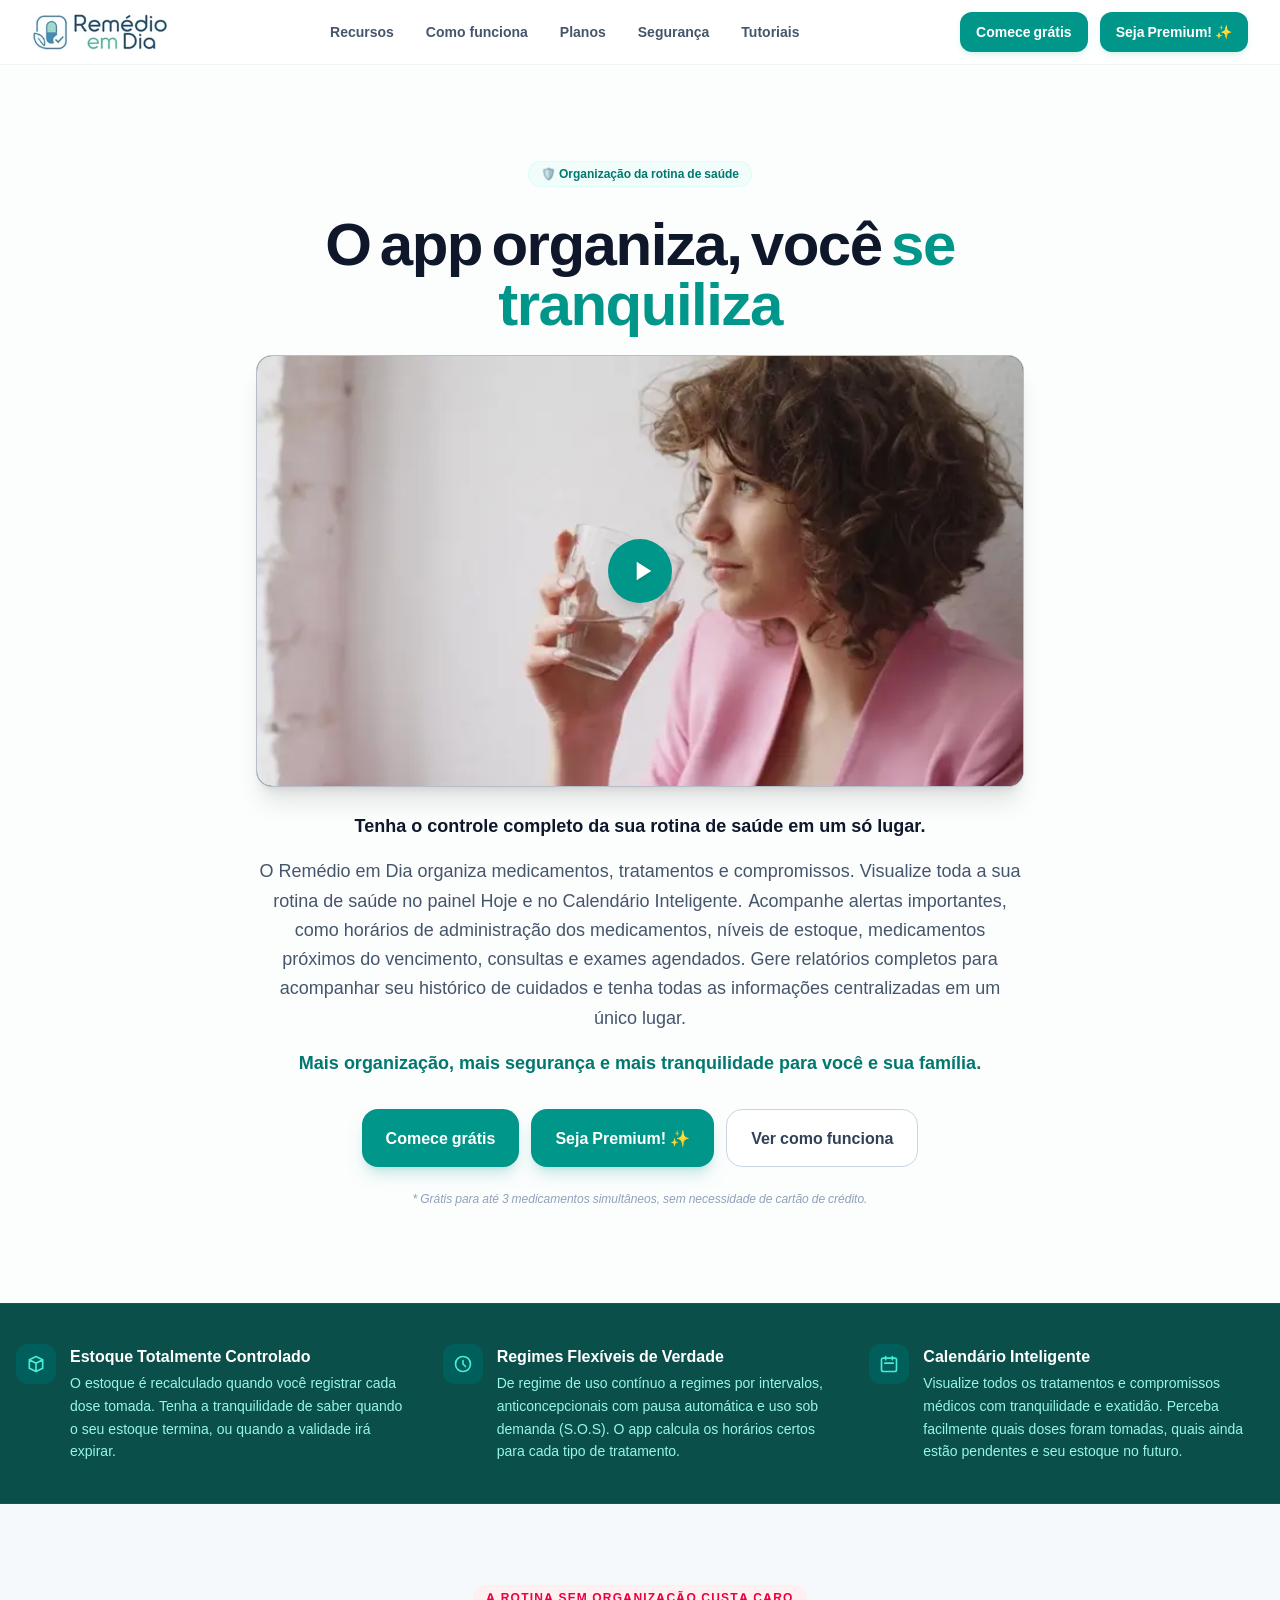
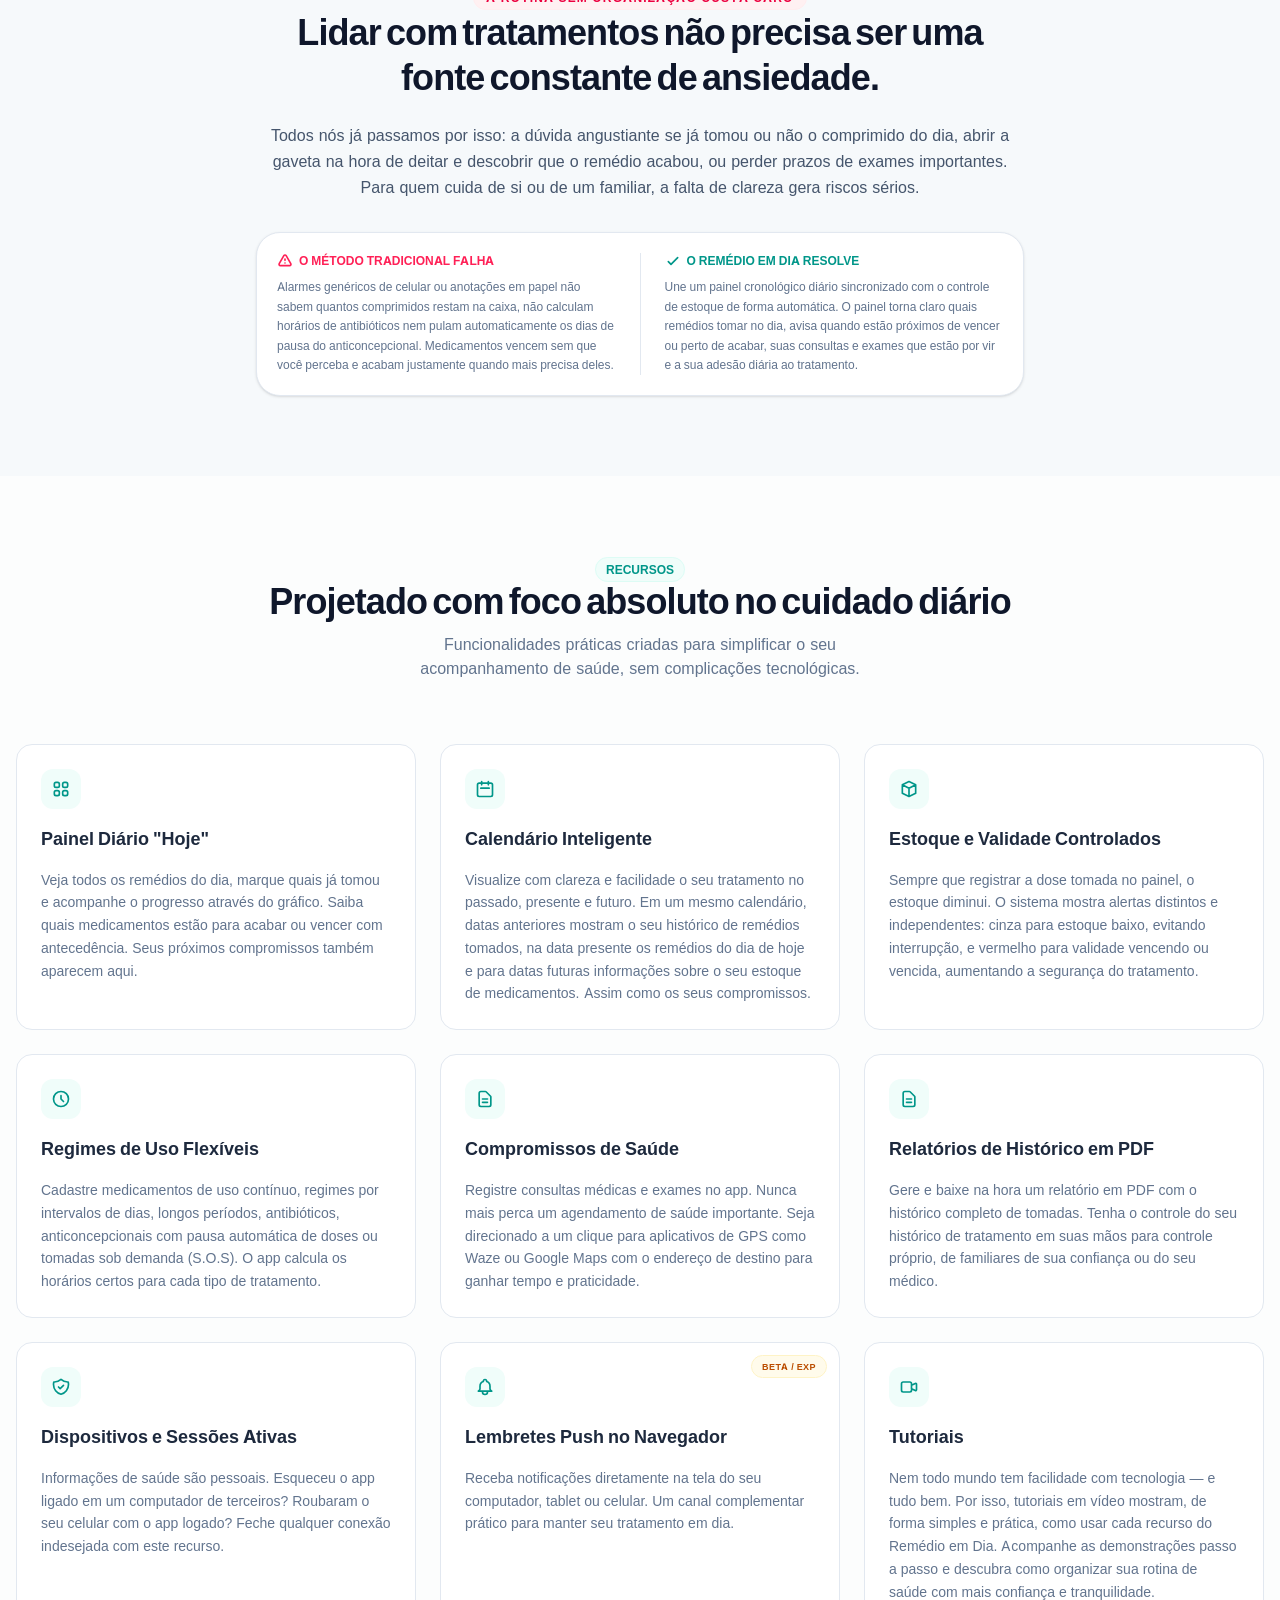
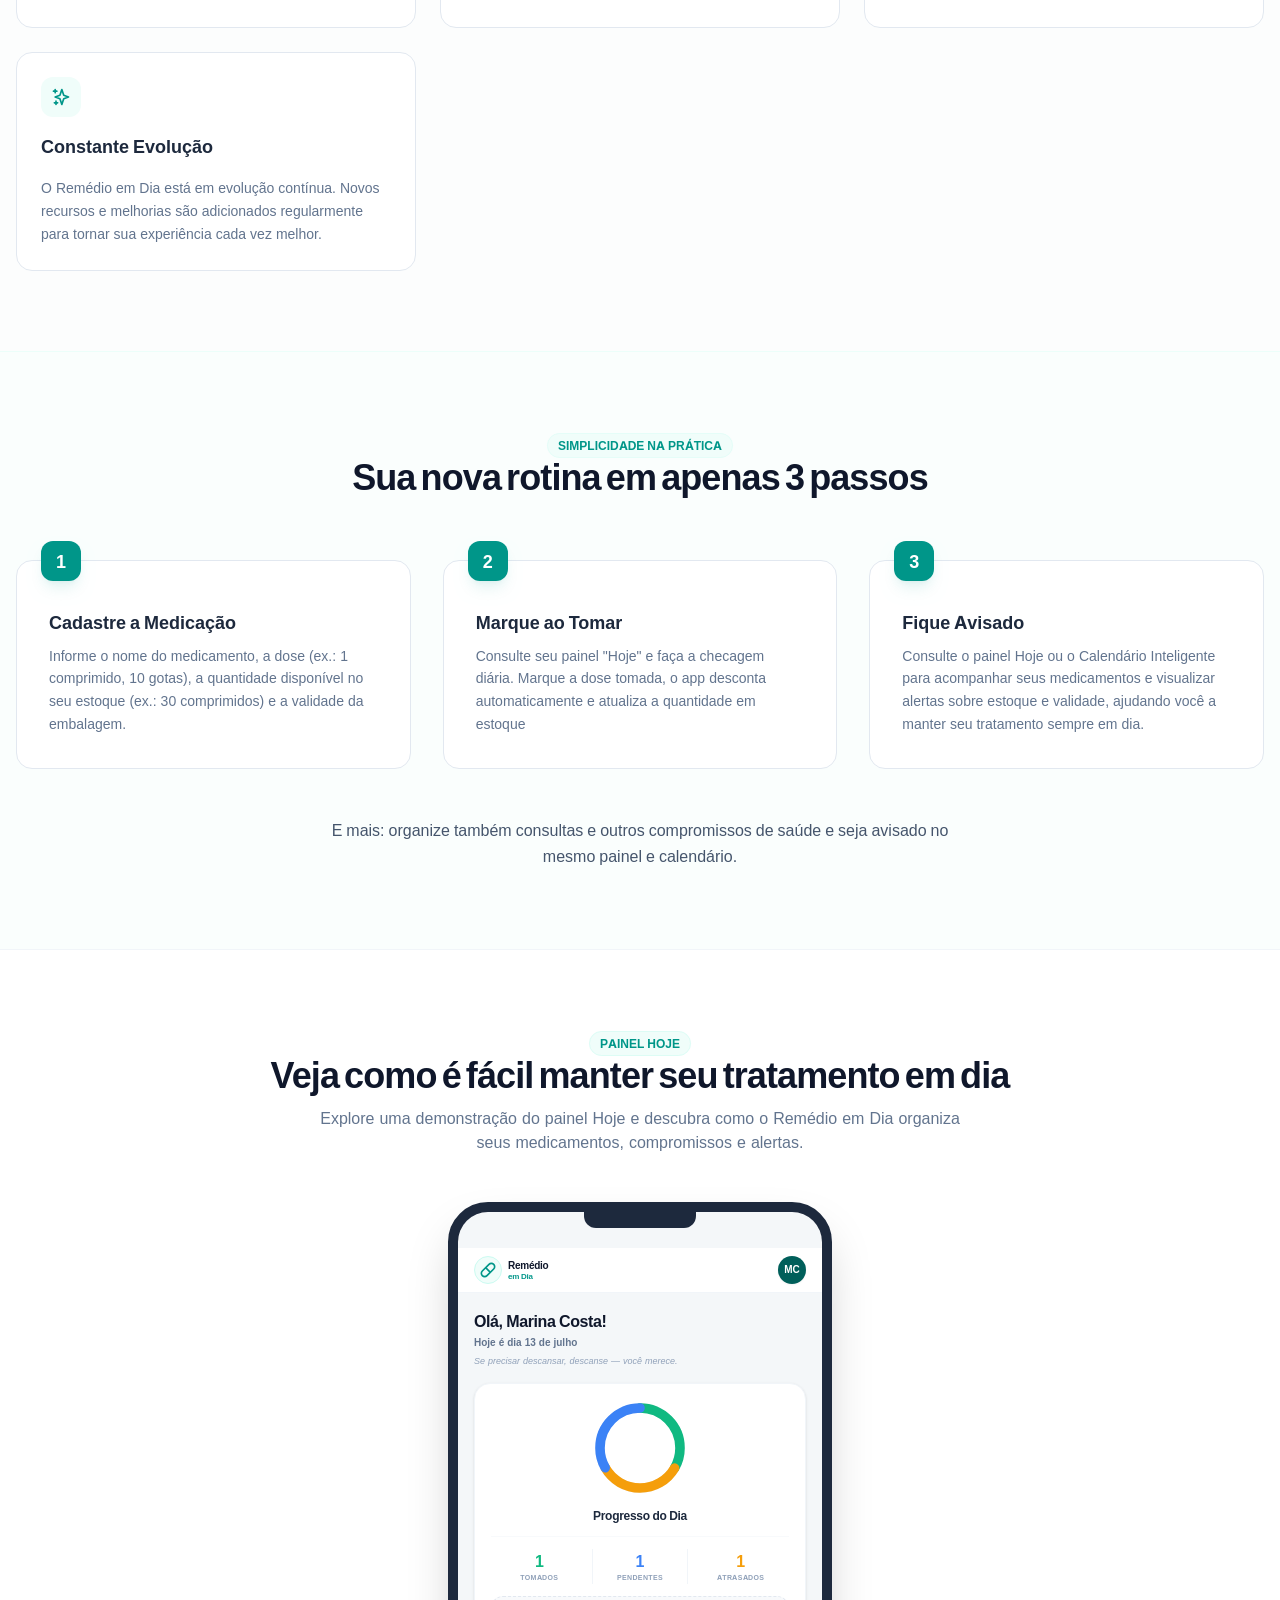
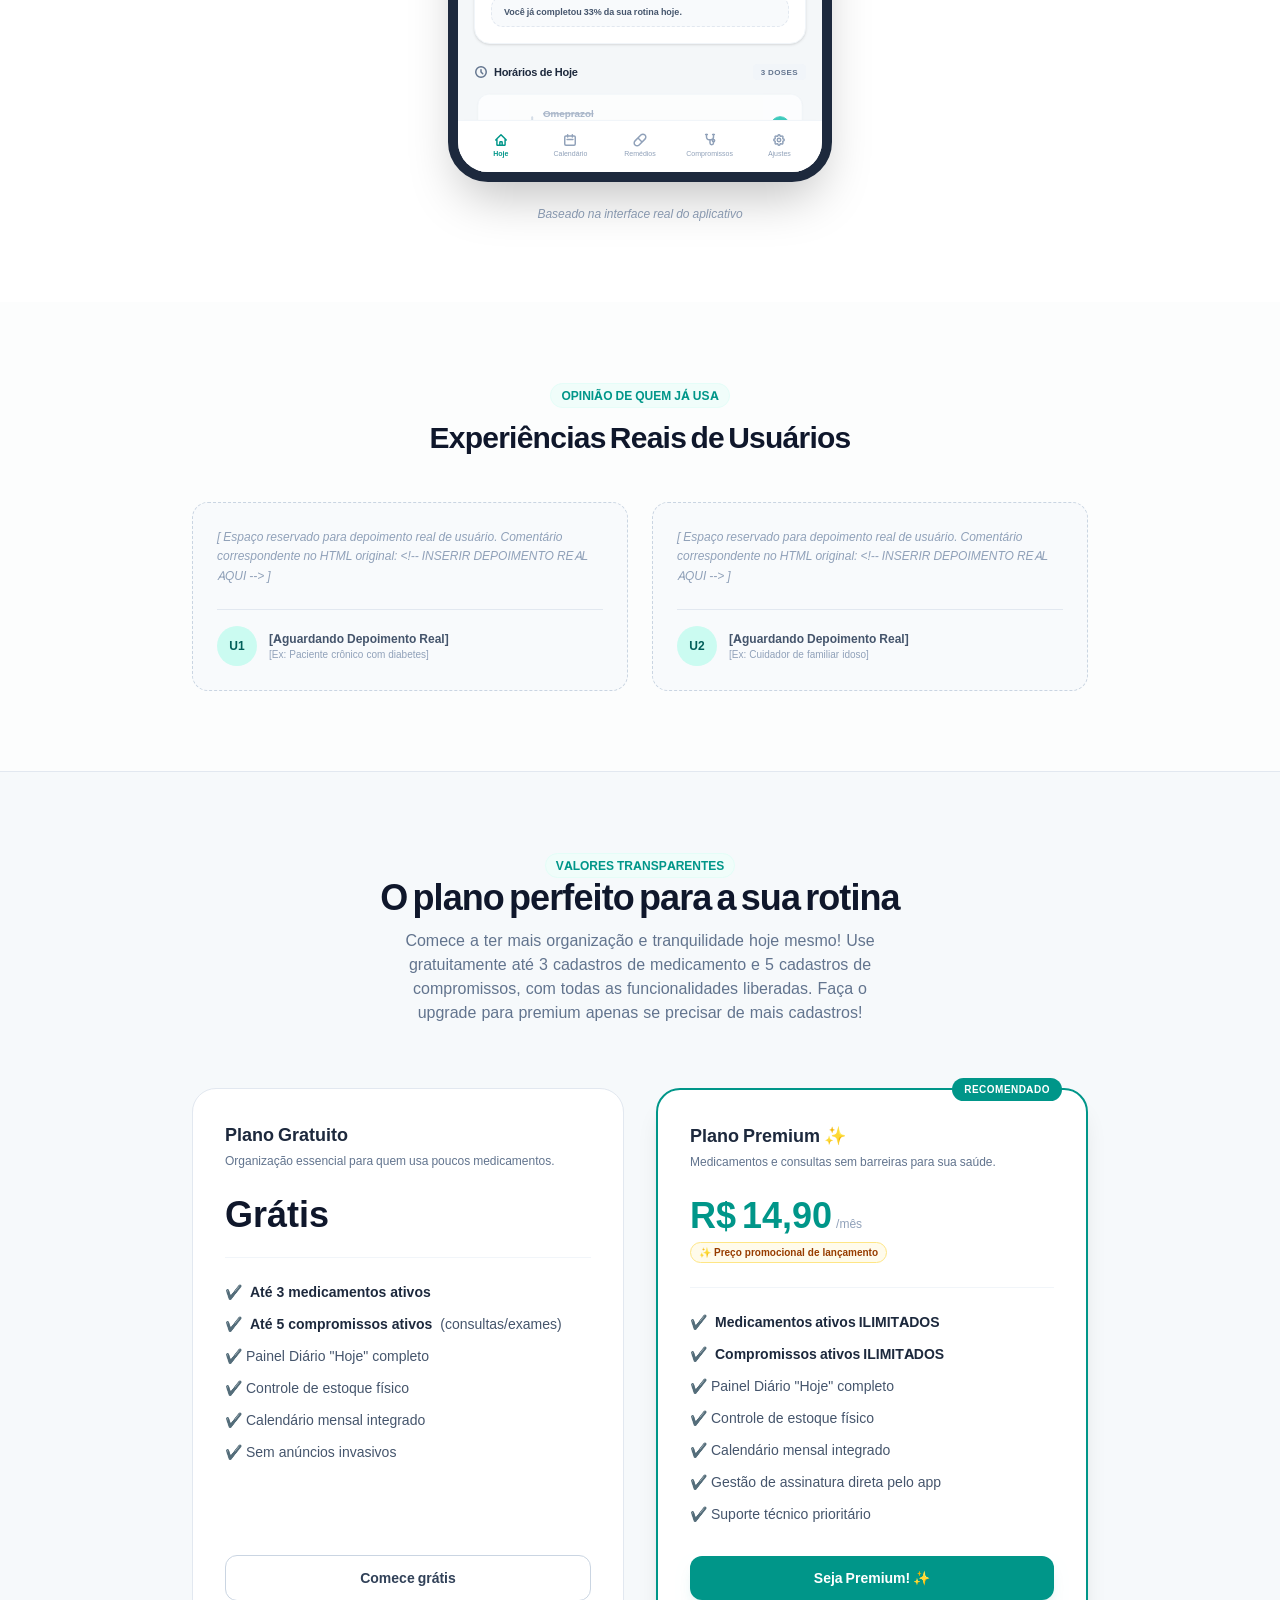
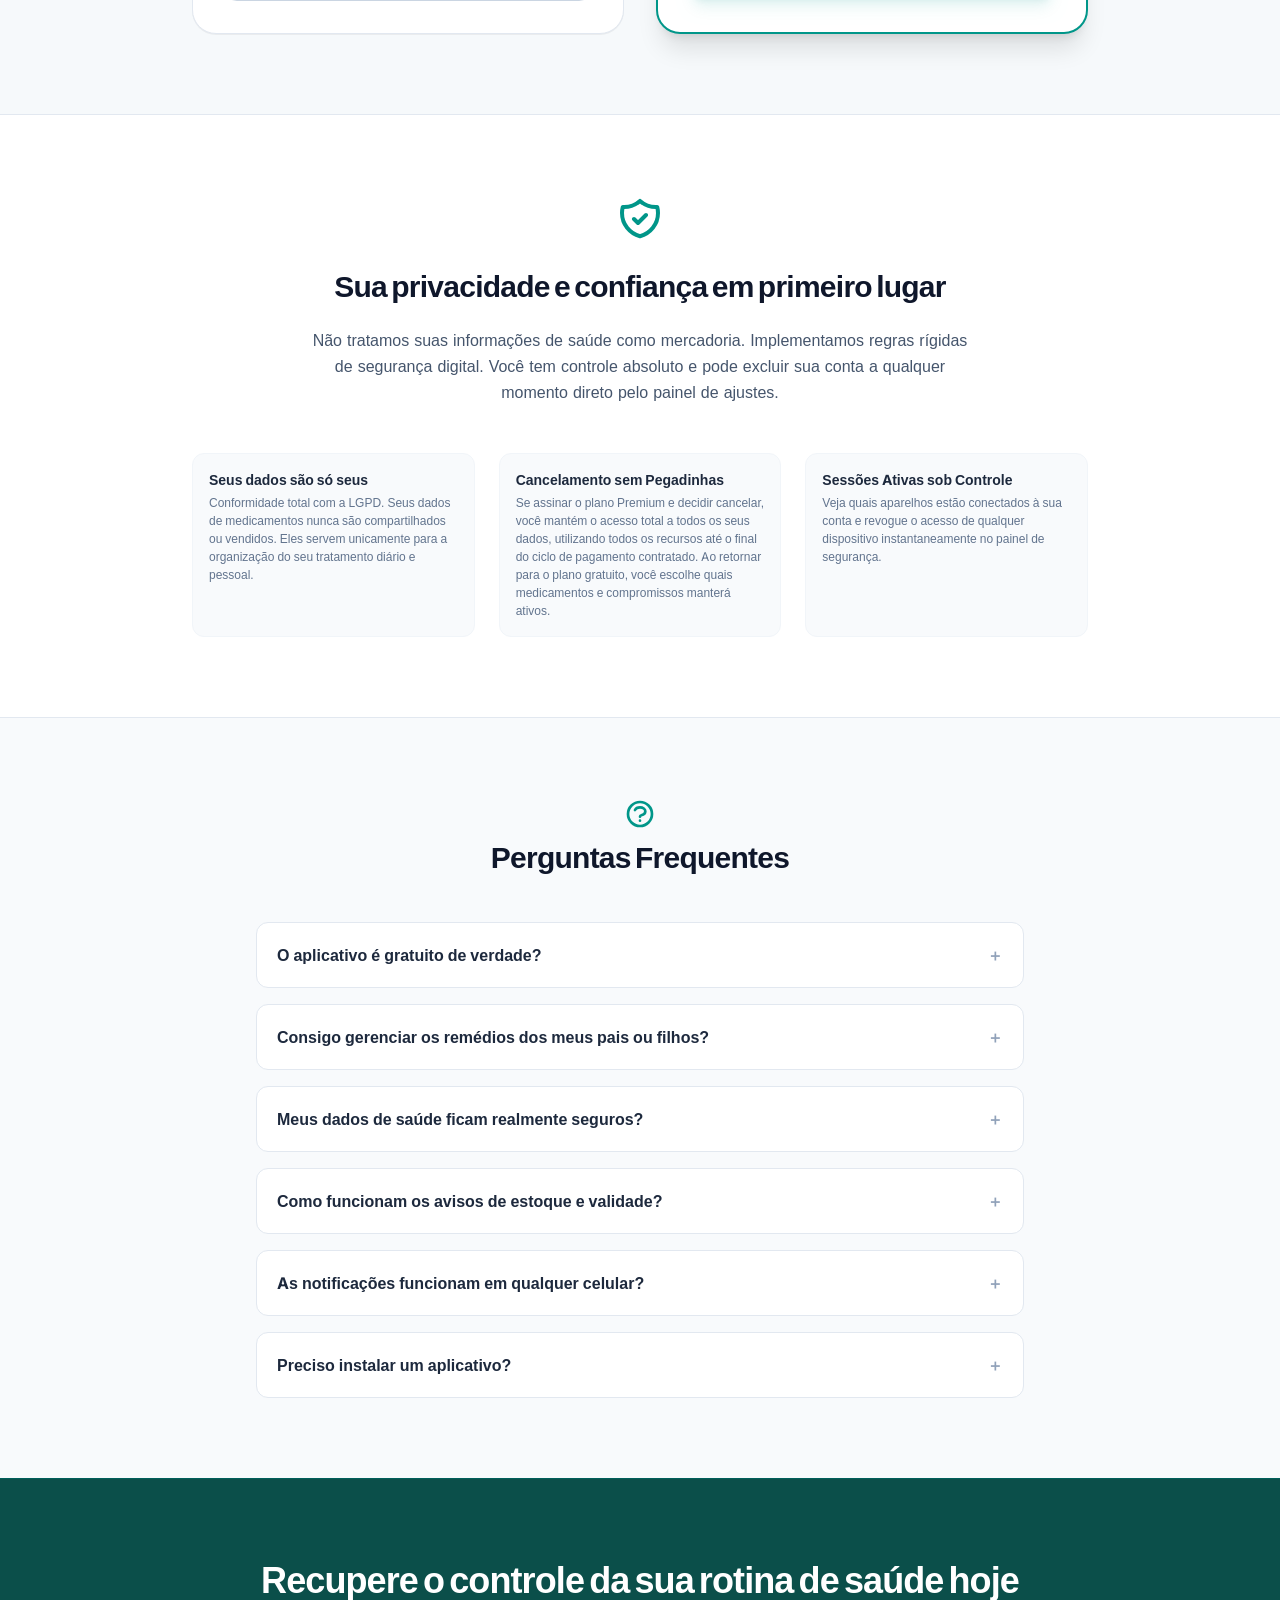
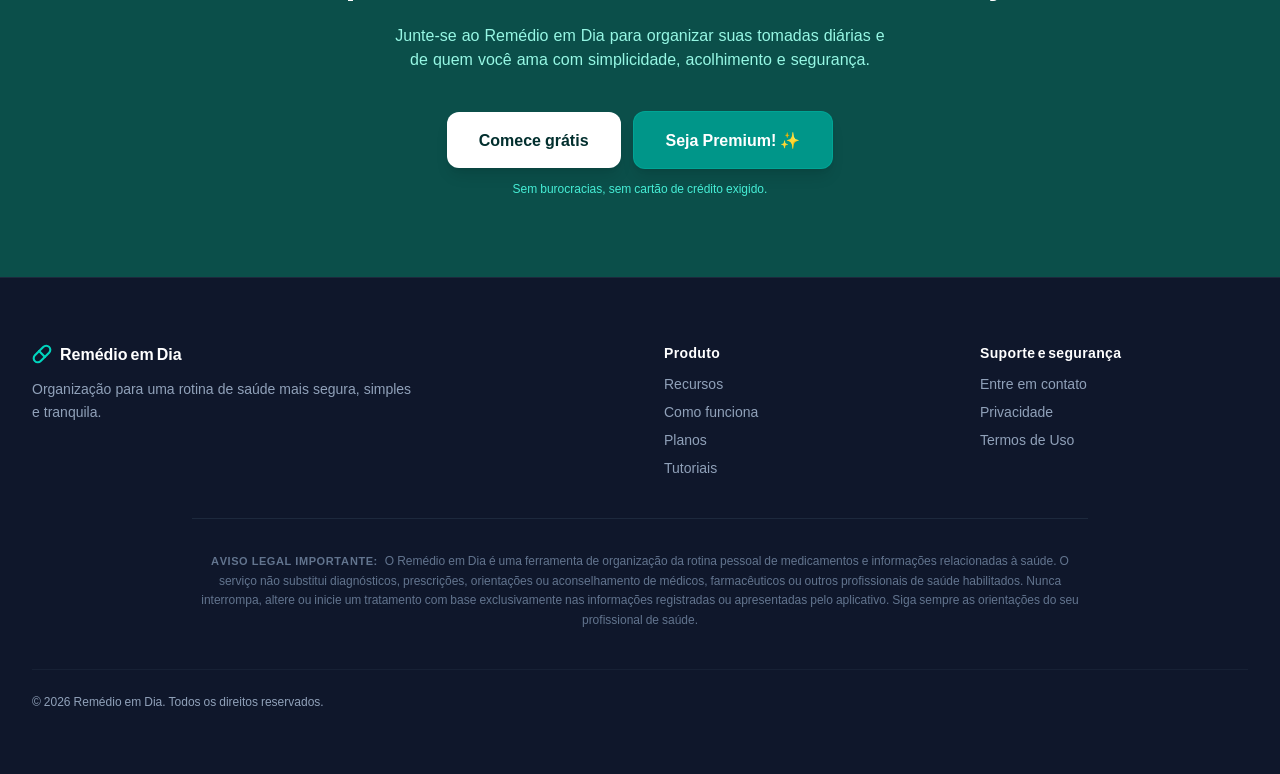
==== commit a6c7a743: "Adição de tutoriais" ====
--- a/index.html
+++ b/index.html
@@ -1,21 +1,17 @@
 <!DOCTYPE html>
 <html lang="pt-BR" class="scroll-smooth">
-
 <head>
   <meta charset="UTF-8">
   <meta name="viewport" content="width=device-width, initial-scale=1.0">
   <title>Remédio em Dia | Organização de Medicamentos e Rotina de Saúde</title>
-  <meta name="description"
-    content="O Remédio em Dia ajuda você a organizar medicamentos, tratamentos e compromissos de saúde em um só lugar. Acompanhe horários, estoque e validade com praticidade e segurança." />
+  <meta name="description" content="O Remédio em Dia ajuda você a organizar medicamentos, tratamentos e compromissos de saúde em um só lugar. Acompanhe horários, estoque e validade com praticidade e segurança." />
   <meta name="robots" content="index, follow" />
-  <meta name="keywords"
-    content="remédios, medicamentos, organização de medicamentos, lembrete de remédio, controle de remédios, saúde, tratamentos, calendário de medicamentos, relatórios de saúde, app de remédios" />
+  <meta name="keywords" content="remédios, medicamentos, organização de medicamentos, lembrete de remédio, controle de remédios, saúde, tratamentos, calendário de medicamentos, relatórios de saúde, app de remédios" />
   <link rel="canonical" href="https://www.remedioemdia.com/" />
 
   <!-- Open Graph / Facebook -->
   <meta property="og:title" content="Remédio em Dia | Organização de Medicamentos e Rotina de Saúde" />
-  <meta property="og:description"
-    content="O Remédio em Dia ajuda você a organizar medicamentos, tratamentos e compromissos de saúde em um só lugar. Acompanhe horários, estoque e validade com praticidade e segurança." />
+  <meta property="og:description" content="O Remédio em Dia ajuda você a organizar medicamentos, tratamentos e compromissos de saúde em um só lugar. Acompanhe horários, estoque e validade com praticidade e segurança." />
   <meta property="og:type" content="website" />
   <meta property="og:url" content="https://www.remedioemdia.com/" />
   <meta property="og:site_name" content="Remédio em Dia" />
@@ -24,8 +20,7 @@
   <!-- Twitter Cards -->
   <meta name="twitter:card" content="summary_large_image" />
   <meta name="twitter:title" content="Remédio em Dia | Organização de Medicamentos e Rotina de Saúde" />
-  <meta name="twitter:description"
-    content="O Remédio em Dia ajuda você a organizar medicamentos, tratamentos e compromissos de saúde em um só lugar. Acompanhe horários, estoque e validade com praticidade e segurança." />
+  <meta name="twitter:description" content="O Remédio em Dia ajuda você a organizar medicamentos, tratamentos e compromissos de saúde em um só lugar. Acompanhe horários, estoque e validade com praticidade e segurança." />
 
   <!-- Dados Estruturados JSON-LD -->
   <script type="application/ld+json">
@@ -56,7 +51,7 @@
       ]
     }
   </script>
-
+  
   <style>
     @font-face {
       font-family: 'Inter';
@@ -65,7 +60,6 @@
       font-display: swap;
       src: url('/assets/fonts/inter-400-normal.woff2') format('woff2');
     }
-
     @font-face {
       font-family: 'Inter';
       font-style: normal;
@@ -73,7 +67,6 @@
       font-display: swap;
       src: url('/assets/fonts/inter-500-normal.woff2') format('woff2');
     }
-
     @font-face {
       font-family: 'Inter';
       font-style: normal;
@@ -81,7 +74,6 @@
       font-display: swap;
       src: url('/assets/fonts/inter-600-normal.woff2') format('woff2');
     }
-
     @font-face {
       font-family: 'Inter';
       font-style: normal;
@@ -89,7 +81,6 @@
       font-display: swap;
       src: url('/assets/fonts/inter-700-normal.woff2') format('woff2');
     }
-
     @font-face {
       font-family: 'Plus Jakarta Sans';
       font-style: normal;
@@ -97,7 +88,6 @@
       font-display: swap;
       src: url('/assets/fonts/plus-jakarta-sans-500-normal.woff2') format('woff2');
     }
-
     @font-face {
       font-family: 'Plus Jakarta Sans';
       font-style: normal;
@@ -105,7 +95,6 @@
       font-display: swap;
       src: url('/assets/fonts/plus-jakarta-sans-600-normal.woff2') format('woff2');
     }
-
     @font-face {
       font-family: 'Plus Jakarta Sans';
       font-style: normal;
@@ -113,7 +102,6 @@
       font-display: swap;
       src: url('/assets/fonts/plus-jakarta-sans-700-normal.woff2') format('woff2');
     }
-
     @font-face {
       font-family: 'Plus Jakarta Sans';
       font-style: normal;
@@ -126,21 +114,16 @@
       outline: 3px solid #0d9488;
       outline-offset: 2px;
     }
-
     /* Ocultar barra de rolagem no simulador */
     .no-scrollbar::-webkit-scrollbar,
     .scrollbar-none::-webkit-scrollbar {
       display: none;
     }
-
     .no-scrollbar,
     .scrollbar-none {
-      -ms-overflow-style: none;
-      /* IE/Edge */
-      scrollbar-width: none;
-      /* Firefox */
-    }
-
+      -ms-overflow-style: none;  /* IE/Edge */
+      scrollbar-width: none;  /* Firefox */
+    }
     @media (prefers-reduced-motion: reduce) {
       * {
         animation-duration: 0.01ms !important;
@@ -151,2856 +134,10 @@
     }
   </style>
   <style>
-    /*! tailwindcss v4.3.3 | MIT License | https://tailwindcss.com */
-    @layer properties {
-      @supports (((-webkit-hyphens:none)) and (not (margin-trim:inline))) or ((-moz-orient:inline) and (not (color:rgb(from red r g b)))) {
-
-        *,
-        :before,
-        :after,
-        ::backdrop {
-          --tw-rotate-x: initial;
-          --tw-rotate-y: initial;
-          --tw-rotate-z: initial;
-          --tw-skew-x: initial;
-          --tw-skew-y: initial;
-          --tw-space-y-reverse: 0;
-          --tw-border-style: solid;
-          --tw-leading: initial;
-          --tw-font-weight: initial;
-          --tw-tracking: initial;
-          --tw-shadow: 0 0 #0000;
-          --tw-shadow-color: initial;
-          --tw-shadow-alpha: 100%;
-          --tw-inset-shadow: 0 0 #0000;
-          --tw-inset-shadow-color: initial;
-          --tw-inset-shadow-alpha: 100%;
-          --tw-ring-color: initial;
-          --tw-ring-shadow: 0 0 #0000;
-          --tw-inset-ring-color: initial;
-          --tw-inset-ring-shadow: 0 0 #0000;
-          --tw-ring-inset: initial;
-          --tw-ring-offset-width: 0px;
-          --tw-ring-offset-color: #fff;
-          --tw-ring-offset-shadow: 0 0 #0000;
-          --tw-outline-style: solid;
-          --tw-blur: initial;
-          --tw-brightness: initial;
-          --tw-contrast: initial;
-          --tw-grayscale: initial;
-          --tw-hue-rotate: initial;
-          --tw-invert: initial;
-          --tw-opacity: initial;
-          --tw-saturate: initial;
-          --tw-sepia: initial;
-          --tw-drop-shadow: initial;
-          --tw-drop-shadow-color: initial;
-          --tw-drop-shadow-alpha: 100%;
-          --tw-drop-shadow-size: initial;
-          --tw-backdrop-blur: initial;
-          --tw-backdrop-brightness: initial;
-          --tw-backdrop-contrast: initial;
-          --tw-backdrop-grayscale: initial;
-          --tw-backdrop-hue-rotate: initial;
-          --tw-backdrop-invert: initial;
-          --tw-backdrop-opacity: initial;
-          --tw-backdrop-saturate: initial;
-          --tw-backdrop-sepia: initial;
-          --tw-duration: initial;
-          --tw-ease: initial;
-          --tw-scale-x: 1;
-          --tw-scale-y: 1;
-          --tw-scale-z: 1;
-          --tw-translate-x: 0;
-          --tw-translate-y: 0;
-          --tw-translate-z: 0
-        }
-      }
-    }
-
-    @font-face {
-      font-family: Inter;
-      font-style: normal;
-      font-weight: 400;
-      font-display: swap;
-      src: url(/assets/fonts/inter-400-normal.woff2)format("woff2")
-    }
-
-    @font-face {
-      font-family: Inter;
-      font-style: normal;
-      font-weight: 500;
-      font-display: swap;
-      src: url(/assets/fonts/inter-500-normal.woff2)format("woff2")
-    }
-
-    @font-face {
-      font-family: Inter;
-      font-style: normal;
-      font-weight: 600;
-      font-display: swap;
-      src: url(/assets/fonts/inter-600-normal.woff2)format("woff2")
-    }
-
-    @font-face {
-      font-family: Inter;
-      font-style: normal;
-      font-weight: 700;
-      font-display: swap;
-      src: url(/assets/fonts/inter-700-normal.woff2)format("woff2")
-    }
-
-    @font-face {
-      font-family: Plus Jakarta Sans;
-      font-style: normal;
-      font-weight: 500;
-      font-display: swap;
-      src: url(/assets/fonts/plus-jakarta-sans-500-normal.woff2)format("woff2")
-    }
-
-    @font-face {
-      font-family: Plus Jakarta Sans;
-      font-style: normal;
-      font-weight: 600;
-      font-display: swap;
-      src: url(/assets/fonts/plus-jakarta-sans-600-normal.woff2)format("woff2")
-    }
-
-    @font-face {
-      font-family: Plus Jakarta Sans;
-      font-style: normal;
-      font-weight: 700;
-      font-display: swap;
-      src: url(/assets/fonts/plus-jakarta-sans-700-normal.woff2)format("woff2")
-    }
-
-    @font-face {
-      font-family: Plus Jakarta Sans;
-      font-style: normal;
-      font-weight: 800;
-      font-display: swap;
-      src: url(/assets/fonts/plus-jakarta-sans-800-normal.woff2)format("woff2")
-    }
-
-    @layer theme {
-
-      :root,
-      :host {
-        --font-sans: "Inter", sans-serif;
-        --font-mono: ui-monospace, SFMono-Regular, Menlo, Monaco, Consolas, "Liberation Mono", "Courier New", monospace;
-        --color-red-50: oklch(97.1% .013 17.38);
-        --color-red-100: oklch(93.6% .032 17.717);
-        --color-red-600: oklch(57.7% .245 27.325);
-        --color-amber-50: oklch(98.7% .022 95.277);
-        --color-amber-100: oklch(96.2% .059 95.617);
-        --color-amber-200: oklch(92.4% .12 95.746);
-        --color-amber-400: oklch(82.8% .189 84.429);
-        --color-amber-500: oklch(76.9% .188 70.08);
-        --color-amber-700: oklch(55.5% .163 48.998);
-        --color-amber-800: oklch(47.3% .137 46.201);
-        --color-teal-50: oklch(98.4% .014 180.72);
-        --color-teal-100: oklch(95.3% .051 180.801);
-        --color-teal-200: oklch(91% .096 180.426);
-        --color-teal-300: oklch(85.5% .138 181.071);
-        --color-teal-400: oklch(77.7% .152 181.912);
-        --color-teal-500: oklch(70.4% .14 182.503);
-        --color-teal-600: oklch(60% .118 184.704);
-        --color-teal-700: oklch(51.1% .096 186.391);
-        --color-teal-800: oklch(43.7% .078 188.216);
-        --color-teal-900: oklch(38.6% .063 188.416);
-        --color-teal-950: oklch(27.7% .046 192.524);
-        --color-blue-50: oklch(97% .014 254.604);
-        --color-blue-100: oklch(93.2% .032 255.585);
-        --color-blue-400: oklch(70.7% .165 254.624);
-        --color-blue-500: oklch(62.3% .214 259.815);
-        --color-blue-600: oklch(54.6% .245 262.881);
-        --color-purple-500: oklch(62.7% .265 303.9);
-        --color-rose-50: oklch(96.9% .015 12.422);
-        --color-rose-100: oklch(94.1% .03 12.58);
-        --color-rose-500: oklch(64.5% .246 16.439);
-        --color-rose-600: oklch(58.6% .253 17.585);
-        --color-slate-50: oklch(98.4% .003 247.858);
-        --color-slate-100: oklch(96.8% .007 247.896);
-        --color-slate-200: oklch(92.9% .013 255.508);
-        --color-slate-300: oklch(86.9% .022 252.894);
-        --color-slate-400: oklch(70.4% .04 256.788);
-        --color-slate-500: oklch(55.4% .046 257.417);
-        --color-slate-600: oklch(44.6% .043 257.281);
-        --color-slate-700: oklch(37.2% .044 257.287);
-        --color-slate-800: oklch(27.9% .041 260.031);
-        --color-slate-900: oklch(20.8% .042 265.755);
-        --color-slate-950: oklch(12.9% .042 264.695);
-        --color-white: #fff;
-        --spacing: .25rem;
-        --container-sm: 24rem;
-        --container-md: 28rem;
-        --container-lg: 32rem;
-        --container-2xl: 42rem;
-        --container-3xl: 48rem;
-        --container-4xl: 56rem;
-        --container-7xl: 80rem;
-        --text-xs: .75rem;
-        --text-xs--line-height: calc(1 / .75);
-        --text-sm: .875rem;
-        --text-sm--line-height: calc(1.25 / .875);
-        --text-base: 1rem;
-        --text-base--line-height: calc(1.5 / 1);
-        --text-lg: 1.125rem;
-        --text-lg--line-height: calc(1.75 / 1.125);
-        --text-xl: 1.25rem;
-        --text-xl--line-height: calc(1.75 / 1.25);
-        --text-2xl: 1.5rem;
-        --text-2xl--line-height: calc(2 / 1.5);
-        --text-3xl: 1.875rem;
-        --text-3xl--line-height: calc(2.25 / 1.875);
-        --text-4xl: 2.25rem;
-        --text-4xl--line-height: calc(2.5 / 2.25);
-        --text-5xl: 3rem;
-        --text-5xl--line-height: 1;
-        --text-6xl: 3.75rem;
-        --text-6xl--line-height: 1;
-        --font-weight-medium: 500;
-        --font-weight-semibold: 600;
-        --font-weight-bold: 700;
-        --font-weight-extrabold: 800;
-        --font-weight-black: 900;
-        --tracking-tight: -.025em;
-        --tracking-wide: .025em;
-        --tracking-wider: .05em;
-        --tracking-widest: .1em;
-        --leading-tight: 1.25;
-        --leading-normal: 1.5;
-        --leading-relaxed: 1.625;
-        --radius-lg: .5rem;
-        --radius-xl: .75rem;
-        --radius-2xl: 1rem;
-        --radius-3xl: 1.5rem;
-        --ease-in: cubic-bezier(.4, 0, 1, 1);
-        --ease-out: cubic-bezier(0, 0, .2, 1);
-        --ease-in-out: cubic-bezier(.4, 0, .2, 1);
-        --animate-pulse: pulse 2s cubic-bezier(.4, 0, .6, 1) infinite;
-        --blur-xs: 4px;
-        --aspect-video: 16 / 9;
-        --default-transition-duration: .15s;
-        --default-transition-timing-function: cubic-bezier(.4, 0, .2, 1);
-        --default-font-family: var(--font-sans);
-        --default-mono-font-family: var(--font-mono);
-        --font-display: "Plus Jakarta Sans", sans-serif
-      }
-    }
-
-    @layer base {
-
-      *,
-      :after,
-      :before,
-      ::backdrop {
-        box-sizing: border-box;
-        border: 0 solid;
-        margin: 0;
-        padding: 0
-      }
-
-      ::file-selector-button {
-        box-sizing: border-box;
-        border: 0 solid;
-        margin: 0;
-        padding: 0
-      }
-
-      html,
-      :host {
-        -webkit-text-size-adjust: 100%;
-        tab-size: 4;
-        line-height: 1.5;
-        font-family: var(--default-font-family, -apple-system, BlinkMacSystemFont, "Segoe UI", Roboto, "Helvetica Neue", "Noto Sans", Arial, sans-serif, "Apple Color Emoji", "Segoe UI Emoji", "Segoe UI Symbol", "Noto Color Emoji");
-        font-feature-settings: var(--default-font-feature-settings, normal);
-        font-variation-settings: var(--default-font-variation-settings, normal);
-        -webkit-tap-highlight-color: transparent
-      }
-
-      hr {
-        height: 0;
-        color: inherit;
-        border-top-width: 1px
-      }
-
-      abbr:where([title]) {
-        -webkit-text-decoration: underline dotted;
-        text-decoration: underline dotted
-      }
-
-      h1,
-      h2,
-      h3,
-      h4,
-      h5,
-      h6 {
-        font-size: inherit;
-        font-weight: inherit
-      }
-
-      a {
-        color: inherit;
-        -webkit-text-decoration: inherit;
-        -webkit-text-decoration: inherit;
-        -webkit-text-decoration: inherit;
-        text-decoration: inherit
-      }
-
-      b,
-      strong {
-        font-weight: bolder
-      }
-
-      code,
-      kbd,
-      samp,
-      pre {
-        font-family: var(--default-mono-font-family, ui-monospace, SFMono-Regular, Menlo, Monaco, Consolas, "Liberation Mono", "Courier New", monospace);
-        font-feature-settings: var(--default-mono-font-feature-settings, normal);
-        font-variation-settings: var(--default-mono-font-variation-settings, normal);
-        font-size: 1em
-      }
-
-      small {
-        font-size: 80%
-      }
-
-      sub,
-      sup {
-        vertical-align: baseline;
-        font-size: 75%;
-        line-height: 0;
-        position: relative
-      }
-
-      sub {
-        bottom: -.25em
-      }
-
-      sup {
-        top: -.5em
-      }
-
-      table {
-        text-indent: 0;
-        border-color: inherit;
-        border-collapse: collapse
-      }
-
-      :-moz-focusring:where(:not(iframe)) {
-        outline: auto
-      }
-
-      progress {
-        vertical-align: baseline
-      }
-
-      summary {
-        display: list-item
-      }
-
-      ol,
-      ul,
-      menu {
-        list-style: none
-      }
-
-      img,
-      svg,
-      video,
-      canvas,
-      audio,
-      iframe,
-      embed,
-      object {
-        vertical-align: middle;
-        display: block
-      }
-
-      img,
-      video {
-        max-width: 100%;
-        height: auto
-      }
-
-      button,
-      input,
-      select,
-      optgroup,
-      textarea {
-        font: inherit;
-        font-feature-settings: inherit;
-        font-variation-settings: inherit;
-        letter-spacing: inherit;
-        color: inherit;
-        opacity: 1;
-        background-color: #0000;
-        border-radius: 0
-      }
-
-      ::file-selector-button {
-        font: inherit;
-        font-feature-settings: inherit;
-        font-variation-settings: inherit;
-        letter-spacing: inherit;
-        color: inherit;
-        opacity: 1;
-        background-color: #0000;
-        border-radius: 0
-      }
-
-      :where(select:is([multiple], [size])) optgroup {
-        font-weight: bolder
-      }
-
-      :where(select:is([multiple], [size])) optgroup option {
-        padding-inline-start: 20px
-      }
-
-      ::file-selector-button {
-        margin-inline-end: 4px
-      }
-
-      ::placeholder {
-        opacity: 1
-      }
-
-      @supports (not ((-webkit-appearance:-apple-pay-button))) or (contain-intrinsic-size:1px) {
-        ::placeholder {
-          color: currentColor
-        }
-
-        @supports (color:color-mix(in lab, red, red)) {
-          ::placeholder {
-            color: color-mix(in oklab, currentcolor 50%, transparent)
-          }
-        }
-      }
-
-      textarea {
-        resize: vertical
-      }
-
-      ::-webkit-search-decoration {
-        -webkit-appearance: none
-      }
-
-      ::-webkit-date-and-time-value {
-        min-height: 1lh;
-        text-align: inherit
-      }
-
-      ::-webkit-datetime-edit {
-        display: inline-flex
-      }
-
-      ::-webkit-datetime-edit-fields-wrapper {
-        padding: 0
-      }
-
-      ::-webkit-datetime-edit {
-        padding-block: 0
-      }
-
-      ::-webkit-datetime-edit-year-field {
-        padding-block: 0
-      }
-
-      ::-webkit-datetime-edit-month-field {
-        padding-block: 0
-      }
-
-      ::-webkit-datetime-edit-day-field {
-        padding-block: 0
-      }
-
-      ::-webkit-datetime-edit-hour-field {
-        padding-block: 0
-      }
-
-      ::-webkit-datetime-edit-minute-field {
-        padding-block: 0
-      }
-
-      ::-webkit-datetime-edit-second-field {
-        padding-block: 0
-      }
-
-      ::-webkit-datetime-edit-millisecond-field {
-        padding-block: 0
-      }
-
-      ::-webkit-datetime-edit-meridiem-field {
-        padding-block: 0
-      }
-
-      ::-webkit-calendar-picker-indicator {
-        line-height: 1
-      }
-
-      :-moz-ui-invalid {
-        box-shadow: none
-      }
-
-      button,
-      input:where([type=button], [type=reset], [type=submit]) {
-        appearance: button
-      }
-
-      ::file-selector-button {
-        appearance: button
-      }
-
-      ::-webkit-inner-spin-button {
-        height: auto
-      }
-
-      ::-webkit-outer-spin-button {
-        height: auto
-      }
-
-      [hidden]:where(:not([hidden=until-found])) {
-        display: none !important
-      }
-    }
-
-    @layer components;
-
-    @layer utilities {
-      .visible {
-        visibility: visible
-      }
-
-      .absolute {
-        position: absolute
-      }
-
-      .fixed {
-        position: fixed
-      }
-
-      .relative {
-        position: relative
-      }
-
-      .static {
-        position: static
-      }
-
-      .inset-0 {
-        inset: 0
-      }
-
-      .inset-x-0 {
-        inset-inline: 0
-      }
-
-      .inset-x-4 {
-        inset-inline: calc(var(--spacing) * 4)
-      }
-
-      .-top-3 {
-        top: calc(var(--spacing) * -3)
-      }
-
-      .-top-5 {
-        top: calc(var(--spacing) * -5)
-      }
-
-      .top-0 {
-        top: 0
-      }
-
-      .top-3 {
-        top: calc(var(--spacing) * 3)
-      }
-
-      .top-4 {
-        top: calc(var(--spacing) * 4)
-      }
-
-      .right-3 {
-        right: calc(var(--spacing) * 3)
-      }
-
-      .right-4 {
-        right: calc(var(--spacing) * 4)
-      }
-
-      .right-6 {
-        right: calc(var(--spacing) * 6)
-      }
-
-      .bottom-0 {
-        bottom: 0
-      }
-
-      .bottom-16 {
-        bottom: calc(var(--spacing) * 16)
-      }
-
-      .left-6 {
-        left: calc(var(--spacing) * 6)
-      }
-
-      .z-10 {
-        z-index: 10
-      }
-
-      .z-20 {
-        z-index: 20
-      }
-
-      .z-30 {
-        z-index: 30
-      }
-
-      .z-40 {
-        z-index: 40
-      }
-
-      .z-50 {
-        z-index: 50
-      }
-
-      .container {
-        width: 100%
-      }
-
-      @media (min-width:40rem) {
-        .container {
-          max-width: 40rem
-        }
-      }
-
-      @media (min-width:48rem) {
-        .container {
-          max-width: 48rem
-        }
-      }
-
-      @media (min-width:64rem) {
-        .container {
-          max-width: 64rem
-        }
-      }
-
-      @media (min-width:80rem) {
-        .container {
-          max-width: 80rem
-        }
-      }
-
-      @media (min-width:96rem) {
-        .container {
-          max-width: 96rem
-        }
-      }
-
-      .mx-4 {
-        margin-inline: calc(var(--spacing) * 4)
-      }
-
-      .mx-auto {
-        margin-inline: auto
-      }
-
-      .my-6 {
-        margin-block: calc(var(--spacing) * 6)
-      }
-
-      .my-10 {
-        margin-block: calc(var(--spacing) * 10)
-      }
-
-      .mt-0\.5 {
-        margin-top: calc(var(--spacing) * .5)
-      }
-
-      .mt-1 {
-        margin-top: var(--spacing)
-      }
-
-      .mt-2 {
-        margin-top: calc(var(--spacing) * 2)
-      }
-
-      .mt-3 {
-        margin-top: calc(var(--spacing) * 3)
-      }
-
-      .mt-3\.5 {
-        margin-top: calc(var(--spacing) * 3.5)
-      }
-
-      .mt-4 {
-        margin-top: calc(var(--spacing) * 4)
-      }
-
-      .mt-5 {
-        margin-top: calc(var(--spacing) * 5)
-      }
-
-      .mt-6 {
-        margin-top: calc(var(--spacing) * 6)
-      }
-
-      .mt-8 {
-        margin-top: calc(var(--spacing) * 8)
-      }
-
-      .mt-10 {
-        margin-top: calc(var(--spacing) * 10)
-      }
-
-      .mt-12 {
-        margin-top: calc(var(--spacing) * 12)
-      }
-
-      .mr-1 {
-        margin-right: var(--spacing)
-      }
-
-      .mb-0\.5 {
-        margin-bottom: calc(var(--spacing) * .5)
-      }
-
-      .mb-1 {
-        margin-bottom: var(--spacing)
-      }
-
-      .mb-2 {
-        margin-bottom: calc(var(--spacing) * 2)
-      }
-
-      .mb-2\.5 {
-        margin-bottom: calc(var(--spacing) * 2.5)
-      }
-
-      .mb-3 {
-        margin-bottom: calc(var(--spacing) * 3)
-      }
-
-      .mb-3\.5 {
-        margin-bottom: calc(var(--spacing) * 3.5)
-      }
-
-      .mb-4 {
-        margin-bottom: calc(var(--spacing) * 4)
-      }
-
-      .mb-8 {
-        margin-bottom: calc(var(--spacing) * 8)
-      }
-
-      .mb-12 {
-        margin-bottom: calc(var(--spacing) * 12)
-      }
-
-      .mb-16 {
-        margin-bottom: calc(var(--spacing) * 16)
-      }
-
-      .ml-1 {
-        margin-left: var(--spacing)
-      }
-
-      .ml-10\.5 {
-        margin-left: calc(var(--spacing) * 10.5)
-      }
-
-      .block {
-        display: block
-      }
-
-      .contents {
-        display: contents
-      }
-
-      .flex {
-        display: flex
-      }
-
-      .grid {
-        display: grid
-      }
-
-      .hidden {
-        display: none
-      }
-
-      .inline {
-        display: inline
-      }
-
-      .inline-block {
-        display: inline-block
-      }
-
-      .inline-flex {
-        display: inline-flex
-      }
-
-      .table {
-        display: table
-      }
-
-      .aspect-video {
-        aspect-ratio: var(--aspect-video)
-      }
-
-      .h-3 {
-        height: calc(var(--spacing) * 3)
-      }
-
-      .h-3\.5 {
-        height: calc(var(--spacing) * 3.5)
-      }
-
-      .h-4 {
-        height: calc(var(--spacing) * 4)
-      }
-
-      .h-5 {
-        height: calc(var(--spacing) * 5)
-      }
-
-      .h-6 {
-        height: calc(var(--spacing) * 6)
-      }
-
-      .h-7 {
-        height: calc(var(--spacing) * 7)
-      }
-
-      .h-8 {
-        height: calc(var(--spacing) * 8)
-      }
-
-      .h-10 {
-        height: calc(var(--spacing) * 10)
-      }
-
-      .h-12 {
-        height: calc(var(--spacing) * 12)
-      }
-
-      .h-16 {
-        height: calc(var(--spacing) * 16)
-      }
-
-      .h-24 {
-        height: calc(var(--spacing) * 24)
-      }
-
-      .h-\[560px\] {
-        height: 560px
-      }
-
-      .h-full {
-        height: 100%
-      }
-
-      .min-h-screen {
-        min-height: 100vh
-      }
-
-      .w-0\.5 {
-        width: calc(var(--spacing) * .5)
-      }
-
-      .w-3 {
-        width: calc(var(--spacing) * 3)
-      }
-
-      .w-3\.5 {
-        width: calc(var(--spacing) * 3.5)
-      }
-
-      .w-4 {
-        width: calc(var(--spacing) * 4)
-      }
-
-      .w-5 {
-        width: calc(var(--spacing) * 5)
-      }
-
-      .w-6 {
-        width: calc(var(--spacing) * 6)
-      }
-
-      .w-7 {
-        width: calc(var(--spacing) * 7)
-      }
-
-      .w-8 {
-        width: calc(var(--spacing) * 8)
-      }
-
-      .w-10 {
-        width: calc(var(--spacing) * 10)
-      }
-
-      .w-12 {
-        width: calc(var(--spacing) * 12)
-      }
-
-      .w-16 {
-        width: calc(var(--spacing) * 16)
-      }
-
-      .w-24 {
-        width: calc(var(--spacing) * 24)
-      }
-
-      .w-28 {
-        width: calc(var(--spacing) * 28)
-      }
-
-      .w-auto {
-        width: auto
-      }
-
-      .w-full {
-        width: 100%
-      }
-
-      .w-px {
-        width: 1px
-      }
-
-      .max-w-2xl {
-        max-width: var(--container-2xl)
-      }
-
-      .max-w-3xl {
-        max-width: var(--container-3xl)
-      }
-
-      .max-w-4xl {
-        max-width: var(--container-4xl)
-      }
-
-      .max-w-7xl {
-        max-width: var(--container-7xl)
-      }
-
-      .max-w-lg {
-        max-width: var(--container-lg)
-      }
-
-      .max-w-md {
-        max-width: var(--container-md)
-      }
-
-      .max-w-sm {
-        max-width: var(--container-sm)
-      }
-
-      .min-w-\[32px\] {
-        min-width: 32px
-      }
-
-      .flex-1 {
-        flex: 1
-      }
-
-      .shrink-0 {
-        flex-shrink: 0
-      }
-
-      .scale-\[0\.98\] {
-        scale: .98
-      }
-
-      .-rotate-90 {
-        rotate: -90deg
-      }
-
-      .rotate-90 {
-        rotate: 90deg
-      }
-
-      .rotate-270 {
-        rotate: 270deg
-      }
-
-      .transform {
-        transform: var(--tw-rotate-x, ) var(--tw-rotate-y, ) var(--tw-rotate-z, ) var(--tw-skew-x, ) var(--tw-skew-y, )
-      }
-
-      .animate-pulse {
-        animation: var(--animate-pulse)
-      }
-
-      .cursor-pointer {
-        cursor: pointer
-      }
-
-      .resize {
-        resize: both
-      }
-
-      .scrollbar-none {
-        scrollbar-width: none
-      }
-
-      .list-inside {
-        list-style-position: inside
-      }
-
-      .list-disc {
-        list-style-type: disc
-      }
-
-      .grid-cols-1 {
-        grid-template-columns: repeat(1, minmax(0, 1fr))
-      }
-
-      .grid-cols-3 {
-        grid-template-columns: repeat(3, minmax(0, 1fr))
-      }
-
-      .flex-col {
-        flex-direction: column
-      }
-
-      .flex-wrap {
-        flex-wrap: wrap
-      }
-
-      .items-baseline {
-        align-items: baseline
-      }
-
-      .items-center {
-        align-items: center
-      }
-
-      .items-start {
-        align-items: flex-start
-      }
-
-      .justify-between {
-        justify-content: space-between
-      }
-
-      .justify-center {
-        justify-content: center
-      }
-
-      .gap-1 {
-        gap: var(--spacing)
-      }
-
-      .gap-1\.5 {
-        gap: calc(var(--spacing) * 1.5)
-      }
-
-      .gap-2 {
-        gap: calc(var(--spacing) * 2)
-      }
-
-      .gap-2\.5 {
-        gap: calc(var(--spacing) * 2.5)
-      }
-
-      .gap-3 {
-        gap: calc(var(--spacing) * 3)
-      }
-
-      .gap-3\.5 {
-        gap: calc(var(--spacing) * 3.5)
-      }
-
-      .gap-4 {
-        gap: calc(var(--spacing) * 4)
-      }
-
-      .gap-6 {
-        gap: calc(var(--spacing) * 6)
-      }
-
-      .gap-8 {
-        gap: calc(var(--spacing) * 8)
-      }
-
-      :where(.space-y-2>:not(:last-child)) {
-        --tw-space-y-reverse: 0;
-        margin-block-start: calc(calc(var(--spacing) * 2) * var(--tw-space-y-reverse));
-        margin-block-end: calc(calc(var(--spacing) * 2) * calc(1 - var(--tw-space-y-reverse)))
-      }
-
-      :where(.space-y-2\.5>:not(:last-child)) {
-        --tw-space-y-reverse: 0;
-        margin-block-start: calc(calc(var(--spacing) * 2.5) * var(--tw-space-y-reverse));
-        margin-block-end: calc(calc(var(--spacing) * 2.5) * calc(1 - var(--tw-space-y-reverse)))
-      }
-
-      :where(.space-y-3>:not(:last-child)) {
-        --tw-space-y-reverse: 0;
-        margin-block-start: calc(calc(var(--spacing) * 3) * var(--tw-space-y-reverse));
-        margin-block-end: calc(calc(var(--spacing) * 3) * calc(1 - var(--tw-space-y-reverse)))
-      }
-
-      :where(.space-y-3\.5>:not(:last-child)) {
-        --tw-space-y-reverse: 0;
-        margin-block-start: calc(calc(var(--spacing) * 3.5) * var(--tw-space-y-reverse));
-        margin-block-end: calc(calc(var(--spacing) * 3.5) * calc(1 - var(--tw-space-y-reverse)))
-      }
-
-      :where(.space-y-4>:not(:last-child)) {
-        --tw-space-y-reverse: 0;
-        margin-block-start: calc(calc(var(--spacing) * 4) * var(--tw-space-y-reverse));
-        margin-block-end: calc(calc(var(--spacing) * 4) * calc(1 - var(--tw-space-y-reverse)))
-      }
-
-      :where(.space-y-6>:not(:last-child)) {
-        --tw-space-y-reverse: 0;
-        margin-block-start: calc(calc(var(--spacing) * 6) * var(--tw-space-y-reverse));
-        margin-block-end: calc(calc(var(--spacing) * 6) * calc(1 - var(--tw-space-y-reverse)))
-      }
-
-      :where(.space-y-10>:not(:last-child)) {
-        --tw-space-y-reverse: 0;
-        margin-block-start: calc(calc(var(--spacing) * 10) * var(--tw-space-y-reverse));
-        margin-block-end: calc(calc(var(--spacing) * 10) * calc(1 - var(--tw-space-y-reverse)))
-      }
-
-      .overflow-hidden {
-        overflow: hidden
-      }
-
-      .overflow-y-auto {
-        overflow-y: auto
-      }
-
-      .scroll-smooth {
-        scroll-behavior: smooth
-      }
-
-      .rounded {
-        border-radius: .25rem
-      }
-
-      .rounded-2xl {
-        border-radius: var(--radius-2xl)
-      }
-
-      .rounded-3xl {
-        border-radius: var(--radius-3xl)
-      }
-
-      .rounded-\[2\.5rem\] {
-        border-radius: 2.5rem
-      }
-
-      .rounded-full {
-        border-radius: 3.40282e38px
-      }
-
-      .rounded-lg {
-        border-radius: var(--radius-lg)
-      }
-
-      .rounded-xl {
-        border-radius: var(--radius-xl)
-      }
-
-      .rounded-b-xl {
-        border-bottom-right-radius: var(--radius-xl);
-        border-bottom-left-radius: var(--radius-xl)
-      }
-
-      .border {
-        border-style: var(--tw-border-style);
-        border-width: 1px
-      }
-
-      .border-0 {
-        border-style: var(--tw-border-style);
-        border-width: 0
-      }
-
-      .border-2 {
-        border-style: var(--tw-border-style);
-        border-width: 2px
-      }
-
-      .border-\[10px\] {
-        border-style: var(--tw-border-style);
-        border-width: 10px
-      }
-
-      .border-x {
-        border-inline-style: var(--tw-border-style);
-        border-inline-width: 1px
-      }
-
-      .border-y {
-        border-block-style: var(--tw-border-style);
-        border-block-width: 1px
-      }
-
-      .border-t {
-        border-top-style: var(--tw-border-style);
-        border-top-width: 1px
-      }
-
-      .border-b {
-        border-bottom-style: var(--tw-border-style);
-        border-bottom-width: 1px
-      }
-
-      .border-l-0 {
-        border-left-style: var(--tw-border-style);
-        border-left-width: 0
-      }
-
-      .border-dashed {
-        --tw-border-style: dashed;
-        border-style: dashed
-      }
-
-      .border-\[\#E9D5FF\] {
-        border-color: #e9d5ff
-      }
-
-      .border-\[\#EDF2F7\] {
-        border-color: #edf2f7
-      }
-
-      .border-amber-100 {
-        border-color: var(--color-amber-100)
-      }
-
-      .border-amber-200 {
-        border-color: var(--color-amber-200)
-      }
-
-      .border-amber-400 {
-        border-color: var(--color-amber-400)
-      }
-
-      .border-blue-100 {
-        border-color: var(--color-blue-100)
-      }
-
-      .border-blue-400 {
-        border-color: var(--color-blue-400)
-      }
-
-      .border-red-100 {
-        border-color: var(--color-red-100)
-      }
-
-      .border-rose-100\/30 {
-        border-color: #ffe4e64d
-      }
-
-      @supports (color:color-mix(in lab, red, red)) {
-        .border-rose-100\/30 {
-          border-color: color-mix(in oklab, var(--color-rose-100) 30%, transparent)
-        }
-      }
-
-      .border-slate-50 {
-        border-color: var(--color-slate-50)
-      }
-
-      .border-slate-100 {
-        border-color: var(--color-slate-100)
-      }
-
-      .border-slate-200 {
-        border-color: var(--color-slate-200)
-      }
-
-      .border-slate-200\/80 {
-        border-color: #e2e8f0cc
-      }
-
-      @supports (color:color-mix(in lab, red, red)) {
-        .border-slate-200\/80 {
-          border-color: color-mix(in oklab, var(--color-slate-200) 80%, transparent)
-        }
-      }
-
-      .border-slate-300 {
-        border-color: var(--color-slate-300)
-      }
-
-      .border-slate-800 {
-        border-color: var(--color-slate-800)
-      }
-
-      .border-slate-800\/60 {
-        border-color: #1d293d99
-      }
-
-      @supports (color:color-mix(in lab, red, red)) {
-        .border-slate-800\/60 {
-          border-color: color-mix(in oklab, var(--color-slate-800) 60%, transparent)
-        }
-      }
-
-      .border-teal-100 {
-        border-color: var(--color-teal-100)
-      }
-
-      .border-teal-100\/30 {
-        border-color: #cbfbf14d
-      }
-
-      @supports (color:color-mix(in lab, red, red)) {
-        .border-teal-100\/30 {
-          border-color: color-mix(in oklab, var(--color-teal-100) 30%, transparent)
-        }
-      }
-
-      .border-teal-100\/35 {
-        border-color: #cbfbf159
-      }
-
-      @supports (color:color-mix(in lab, red, red)) {
-        .border-teal-100\/35 {
-          border-color: color-mix(in oklab, var(--color-teal-100) 35%, transparent)
-        }
-      }
-
-      .border-teal-100\/50 {
-        border-color: #cbfbf180
-      }
-
-      @supports (color:color-mix(in lab, red, red)) {
-        .border-teal-100\/50 {
-          border-color: color-mix(in oklab, var(--color-teal-100) 50%, transparent)
-        }
-      }
-
-      .border-teal-200 {
-        border-color: var(--color-teal-200)
-      }
-
-      .border-teal-200\/60 {
-        border-color: #96f7e499
-      }
-
-      @supports (color:color-mix(in lab, red, red)) {
-        .border-teal-200\/60 {
-          border-color: color-mix(in oklab, var(--color-teal-200) 60%, transparent)
-        }
-      }
-
-      .border-teal-500 {
-        border-color: var(--color-teal-500)
-      }
-
-      .border-teal-500\/40 {
-        border-color: #00baa766
-      }
-
-      @supports (color:color-mix(in lab, red, red)) {
-        .border-teal-500\/40 {
-          border-color: color-mix(in oklab, var(--color-teal-500) 40%, transparent)
-        }
-      }
-
-      .border-teal-600 {
-        border-color: var(--color-teal-600)
-      }
-
-      .border-teal-800 {
-        border-color: var(--color-teal-800)
-      }
-
-      .bg-\[\#3B82F6\] {
-        background-color: #3b82f6
-      }
-
-      .bg-\[\#EFF6FF\] {
-        background-color: #eff6ff
-      }
-
-      .bg-\[\#F4F7F9\] {
-        background-color: #f4f7f9
-      }
-
-      .bg-\[\#F8FAFC\] {
-        background-color: #f8fafc
-      }
-
-      .bg-\[\#FAF5FF\] {
-        background-color: #faf5ff
-      }
-
-      .bg-amber-50 {
-        background-color: var(--color-amber-50)
-      }
-
-      .bg-amber-500 {
-        background-color: var(--color-amber-500)
-      }
-
-      .bg-blue-50\/50 {
-        background-color: #eff6ff80
-      }
-
-      @supports (color:color-mix(in lab, red, red)) {
-        .bg-blue-50\/50 {
-          background-color: color-mix(in oklab, var(--color-blue-50) 50%, transparent)
-        }
-      }
-
-      .bg-blue-500 {
-        background-color: var(--color-blue-500)
-      }
-
-      .bg-red-50\/50 {
-        background-color: #fef2f280
-      }
-
-      @supports (color:color-mix(in lab, red, red)) {
-        .bg-red-50\/50 {
-          background-color: color-mix(in oklab, var(--color-red-50) 50%, transparent)
-        }
-      }
-
-      .bg-rose-50 {
-        background-color: var(--color-rose-50)
-      }
-
-      .bg-slate-50 {
-        background-color: var(--color-slate-50)
-      }
-
-      .bg-slate-50\/35 {
-        background-color: #f8fafc59
-      }
-
-      @supports (color:color-mix(in lab, red, red)) {
-        .bg-slate-50\/35 {
-          background-color: color-mix(in oklab, var(--color-slate-50) 35%, transparent)
-        }
-      }
-
-      .bg-slate-50\/50 {
-        background-color: #f8fafc80
-      }
-
-      @supports (color:color-mix(in lab, red, red)) {
-        .bg-slate-50\/50 {
-          background-color: color-mix(in oklab, var(--color-slate-50) 50%, transparent)
-        }
-      }
-
-      .bg-slate-50\/60 {
-        background-color: #f8fafc99
-      }
-
-      @supports (color:color-mix(in lab, red, red)) {
-        .bg-slate-50\/60 {
-          background-color: color-mix(in oklab, var(--color-slate-50) 60%, transparent)
-        }
-      }
-
-      .bg-slate-100 {
-        background-color: var(--color-slate-100)
-      }
-
-      .bg-slate-100\/40 {
-        background-color: #f1f5f966
-      }
-
-      @supports (color:color-mix(in lab, red, red)) {
-        .bg-slate-100\/40 {
-          background-color: color-mix(in oklab, var(--color-slate-100) 40%, transparent)
-        }
-      }
-
-      .bg-slate-100\/50 {
-        background-color: #f1f5f980
-      }
-
-      @supports (color:color-mix(in lab, red, red)) {
-        .bg-slate-100\/50 {
-          background-color: color-mix(in oklab, var(--color-slate-100) 50%, transparent)
-        }
-      }
-
-      .bg-slate-200 {
-        background-color: var(--color-slate-200)
-      }
-
-      .bg-slate-300 {
-        background-color: var(--color-slate-300)
-      }
-
-      .bg-slate-800 {
-        background-color: var(--color-slate-800)
-      }
-
-      .bg-slate-900 {
-        background-color: var(--color-slate-900)
-      }
-
-      .bg-slate-900\/60 {
-        background-color: #0f172b99
-      }
-
-      @supports (color:color-mix(in lab, red, red)) {
-        .bg-slate-900\/60 {
-          background-color: color-mix(in oklab, var(--color-slate-900) 60%, transparent)
-        }
-      }
-
-      .bg-teal-50 {
-        background-color: var(--color-teal-50)
-      }
-
-      .bg-teal-50\/20 {
-        background-color: #f0fdfa33
-      }
-
-      @supports (color:color-mix(in lab, red, red)) {
-        .bg-teal-50\/20 {
-          background-color: color-mix(in oklab, var(--color-teal-50) 20%, transparent)
-        }
-      }
-
-      .bg-teal-50\/50 {
-        background-color: #f0fdfa80
-      }
-
-      @supports (color:color-mix(in lab, red, red)) {
-        .bg-teal-50\/50 {
-          background-color: color-mix(in oklab, var(--color-teal-50) 50%, transparent)
-        }
-      }
-
-      .bg-teal-100 {
-        background-color: var(--color-teal-100)
-      }
-
-      .bg-teal-500 {
-        background-color: var(--color-teal-500)
-      }
-
-      .bg-teal-600 {
-        background-color: var(--color-teal-600)
-      }
-
-      .bg-teal-800 {
-        background-color: var(--color-teal-800)
-      }
-
-      .bg-teal-900 {
-        background-color: var(--color-teal-900)
-      }
-
-      .bg-teal-950 {
-        background-color: var(--color-teal-950)
-      }
-
-      .bg-transparent {
-        background-color: #0000
-      }
-
-      .bg-white {
-        background-color: var(--color-white)
-      }
-
-      .fill-amber-100 {
-        fill: var(--color-amber-100)
-      }
-
-      .fill-teal-100 {
-        fill: var(--color-teal-100)
-      }
-
-      .stroke-\[3\] {
-        stroke-width: 3px
-      }
-
-      .object-contain {
-        object-fit: contain
-      }
-
-      .object-cover {
-        object-fit: cover
-      }
-
-      .p-1 {
-        padding: var(--spacing)
-      }
-
-      .p-2 {
-        padding: calc(var(--spacing) * 2)
-      }
-
-      .p-2\.5 {
-        padding: calc(var(--spacing) * 2.5)
-      }
-
-      .p-3 {
-        padding: calc(var(--spacing) * 3)
-      }
-
-      .p-4 {
-        padding: calc(var(--spacing) * 4)
-      }
-
-      .p-5 {
-        padding: calc(var(--spacing) * 5)
-      }
-
-      .p-6 {
-        padding: calc(var(--spacing) * 6)
-      }
-
-      .p-8 {
-        padding: calc(var(--spacing) * 8)
-      }
-
-      .px-1 {
-        padding-inline: var(--spacing)
-      }
-
-      .px-1\.5 {
-        padding-inline: calc(var(--spacing) * 1.5)
-      }
-
-      .px-2 {
-        padding-inline: calc(var(--spacing) * 2)
-      }
-
-      .px-2\.5 {
-        padding-inline: calc(var(--spacing) * 2.5)
-      }
-
-      .px-3 {
-        padding-inline: calc(var(--spacing) * 3)
-      }
-
-      .px-3\.5 {
-        padding-inline: calc(var(--spacing) * 3.5)
-      }
-
-      .px-4 {
-        padding-inline: calc(var(--spacing) * 4)
-      }
-
-      .px-6 {
-        padding-inline: calc(var(--spacing) * 6)
-      }
-
-      .px-8 {
-        padding-inline: calc(var(--spacing) * 8)
-      }
-
-      .py-0\.5 {
-        padding-block: calc(var(--spacing) * .5)
-      }
-
-      .py-1 {
-        padding-block: var(--spacing)
-      }
-
-      .py-1\.5 {
-        padding-block: calc(var(--spacing) * 1.5)
-      }
-
-      .py-2 {
-        padding-block: calc(var(--spacing) * 2)
-      }
-
-      .py-2\.5 {
-        padding-block: calc(var(--spacing) * 2.5)
-      }
-
-      .py-3 {
-        padding-block: calc(var(--spacing) * 3)
-      }
-
-      .py-4 {
-        padding-block: calc(var(--spacing) * 4)
-      }
-
-      .py-6 {
-        padding-block: calc(var(--spacing) * 6)
-      }
-
-      .py-10 {
-        padding-block: calc(var(--spacing) * 10)
-      }
-
-      .py-12 {
-        padding-block: calc(var(--spacing) * 12)
-      }
-
-      .py-20 {
-        padding-block: calc(var(--spacing) * 20)
-      }
-
-      .pt-2 {
-        padding-top: calc(var(--spacing) * 2)
-      }
-
-      .pt-3 {
-        padding-top: calc(var(--spacing) * 3)
-      }
-
-      .pt-3\.5 {
-        padding-top: calc(var(--spacing) * 3.5)
-      }
-
-      .pt-4 {
-        padding-top: calc(var(--spacing) * 4)
-      }
-
-      .pt-6 {
-        padding-top: calc(var(--spacing) * 6)
-      }
-
-      .pt-7 {
-        padding-top: calc(var(--spacing) * 7)
-      }
-
-      .pt-8 {
-        padding-top: calc(var(--spacing) * 8)
-      }
-
-      .pb-16 {
-        padding-bottom: calc(var(--spacing) * 16)
-      }
-
-      .pl-0 {
-        padding-left: 0
-      }
-
-      .pl-2 {
-        padding-left: calc(var(--spacing) * 2)
-      }
-
-      .text-center {
-        text-align: center
-      }
-
-      .text-left {
-        text-align: left
-      }
-
-      .font-display {
-        font-family: var(--font-display)
-      }
-
-      .font-sans {
-        font-family: var(--font-sans)
-      }
-
-      .text-2xl {
-        font-size: var(--text-2xl);
-        line-height: var(--tw-leading, var(--text-2xl--line-height))
-      }
-
-      .text-3xl {
-        font-size: var(--text-3xl);
-        line-height: var(--tw-leading, var(--text-3xl--line-height))
-      }
-
-      .text-4xl {
-        font-size: var(--text-4xl);
-        line-height: var(--tw-leading, var(--text-4xl--line-height))
-      }
-
-      .text-base {
-        font-size: var(--text-base);
-        line-height: var(--tw-leading, var(--text-base--line-height))
-      }
-
-      .text-lg {
-        font-size: var(--text-lg);
-        line-height: var(--tw-leading, var(--text-lg--line-height))
-      }
-
-      .text-sm {
-        font-size: var(--text-sm);
-        line-height: var(--tw-leading, var(--text-sm--line-height))
-      }
-
-      .text-xl {
-        font-size: var(--text-xl);
-        line-height: var(--tw-leading, var(--text-xl--line-height))
-      }
-
-      .text-xs {
-        font-size: var(--text-xs);
-        line-height: var(--tw-leading, var(--text-xs--line-height))
-      }
-
-      .text-\[7px\] {
-        font-size: 7px
-      }
-
-      .text-\[8px\] {
-        font-size: 8px
-      }
-
-      .text-\[9px\] {
-        font-size: 9px
-      }
-
-      .text-\[10px\] {
-        font-size: 10px
-      }
-
-      .text-\[11px\] {
-        font-size: 11px
-      }
-
-      .leading-none {
-        --tw-leading: 1;
-        line-height: 1
-      }
-
-      .leading-normal {
-        --tw-leading: var(--leading-normal);
-        line-height: var(--leading-normal)
-      }
-
-      .leading-relaxed {
-        --tw-leading: var(--leading-relaxed);
-        line-height: var(--leading-relaxed)
-      }
-
-      .leading-tight {
-        --tw-leading: var(--leading-tight);
-        line-height: var(--leading-tight)
-      }
-
-      .font-black {
-        --tw-font-weight: var(--font-weight-black);
-        font-weight: var(--font-weight-black)
-      }
-
-      .font-bold {
-        --tw-font-weight: var(--font-weight-bold);
-        font-weight: var(--font-weight-bold)
-      }
-
-      .font-extrabold {
-        --tw-font-weight: var(--font-weight-extrabold);
-        font-weight: var(--font-weight-extrabold)
-      }
-
-      .font-medium {
-        --tw-font-weight: var(--font-weight-medium);
-        font-weight: var(--font-weight-medium)
-      }
-
-      .font-semibold {
-        --tw-font-weight: var(--font-weight-semibold);
-        font-weight: var(--font-weight-semibold)
-      }
-
-      .tracking-tight {
-        --tw-tracking: var(--tracking-tight);
-        letter-spacing: var(--tracking-tight)
-      }
-
-      .tracking-wide {
-        --tw-tracking: var(--tracking-wide);
-        letter-spacing: var(--tracking-wide)
-      }
-
-      .tracking-wider {
-        --tw-tracking: var(--tracking-wider);
-        letter-spacing: var(--tracking-wider)
-      }
-
-      .tracking-widest {
-        --tw-tracking: var(--tracking-widest);
-        letter-spacing: var(--tracking-widest)
-      }
-
-      .break-all {
-        word-break: break-all
-      }
-
-      .whitespace-nowrap {
-        white-space: nowrap
-      }
-
-      .whitespace-pre-line {
-        white-space: pre-line
-      }
-
-      .text-\[\#3B82F6\] {
-        color: #3b82f6
-      }
-
-      .text-\[\#7E22CE\] {
-        color: #7e22ce
-      }
-
-      .text-\[\#10B981\] {
-        color: #10b981
-      }
-
-      .text-\[\#94A3B8\] {
-        color: #94a3b8
-      }
-
-      .text-\[\#F59E0B\] {
-        color: #f59e0b
-      }
-
-      .text-amber-500 {
-        color: var(--color-amber-500)
-      }
-
-      .text-amber-700 {
-        color: var(--color-amber-700)
-      }
-
-      .text-amber-800 {
-        color: var(--color-amber-800)
-      }
-
-      .text-blue-500 {
-        color: var(--color-blue-500)
-      }
-
-      .text-blue-600 {
-        color: var(--color-blue-600)
-      }
-
-      .text-purple-500 {
-        color: var(--color-purple-500)
-      }
-
-      .text-red-600 {
-        color: var(--color-red-600)
-      }
-
-      .text-rose-500 {
-        color: var(--color-rose-500)
-      }
-
-      .text-rose-600 {
-        color: var(--color-rose-600)
-      }
-
-      .text-slate-400 {
-        color: var(--color-slate-400)
-      }
-
-      .text-slate-500 {
-        color: var(--color-slate-500)
-      }
-
-      .text-slate-600 {
-        color: var(--color-slate-600)
-      }
-
-      .text-slate-700 {
-        color: var(--color-slate-700)
-      }
-
-      .text-slate-800 {
-        color: var(--color-slate-800)
-      }
-
-      .text-slate-900 {
-        color: var(--color-slate-900)
-      }
-
-      .text-teal-100 {
-        color: var(--color-teal-100)
-      }
-
-      .text-teal-200 {
-        color: var(--color-teal-200)
-      }
-
-      .text-teal-300 {
-        color: var(--color-teal-300)
-      }
-
-      .text-teal-400 {
-        color: var(--color-teal-400)
-      }
-
-      .text-teal-600 {
-        color: var(--color-teal-600)
-      }
-
-      .text-teal-700 {
-        color: var(--color-teal-700)
-      }
-
-      .text-teal-800 {
-        color: var(--color-teal-800)
-      }
-
-      .text-teal-900 {
-        color: var(--color-teal-900)
-      }
-
-      .text-teal-950 {
-        color: var(--color-teal-950)
-      }
-
-      .text-white {
-        color: var(--color-white)
-      }
-
-      .lowercase {
-        text-transform: lowercase
-      }
-
-      .uppercase {
-        text-transform: uppercase
-      }
-
-      .italic {
-        font-style: italic
-      }
-
-      .line-through {
-        text-decoration-line: line-through
-      }
-
-      .underline {
-        text-decoration-line: underline
-      }
-
-      .antialiased {
-        -webkit-font-smoothing: antialiased;
-        -moz-osx-font-smoothing: grayscale
-      }
-
-      .opacity-75 {
-        opacity: .75
-      }
-
-      .opacity-100 {
-        opacity: 1
-      }
-
-      .shadow-2xl {
-        --tw-shadow: 0 25px 50px -12px var(--tw-shadow-color, #00000040);
-        box-shadow: var(--tw-inset-shadow), var(--tw-inset-ring-shadow), var(--tw-ring-offset-shadow), var(--tw-ring-shadow), var(--tw-shadow)
-      }
-
-      .shadow-2xs {
-        --tw-shadow: 0 1px var(--tw-shadow-color, #0000000d);
-        box-shadow: var(--tw-inset-shadow), var(--tw-inset-ring-shadow), var(--tw-ring-offset-shadow), var(--tw-ring-shadow), var(--tw-shadow)
-      }
-
-      .shadow-lg {
-        --tw-shadow: 0 10px 15px -3px var(--tw-shadow-color, #0000001a), 0 4px 6px -4px var(--tw-shadow-color, #0000001a);
-        box-shadow: var(--tw-inset-shadow), var(--tw-inset-ring-shadow), var(--tw-ring-offset-shadow), var(--tw-ring-shadow), var(--tw-shadow)
-      }
-
-      .shadow-md {
-        --tw-shadow: 0 4px 6px -1px var(--tw-shadow-color, #0000001a), 0 2px 4px -2px var(--tw-shadow-color, #0000001a);
-        box-shadow: var(--tw-inset-shadow), var(--tw-inset-ring-shadow), var(--tw-ring-offset-shadow), var(--tw-ring-shadow), var(--tw-shadow)
-      }
-
-      .shadow-sm {
-        --tw-shadow: 0 1px 3px 0 var(--tw-shadow-color, #0000001a), 0 1px 2px -1px var(--tw-shadow-color, #0000001a);
-        box-shadow: var(--tw-inset-shadow), var(--tw-inset-ring-shadow), var(--tw-ring-offset-shadow), var(--tw-ring-shadow), var(--tw-shadow)
-      }
-
-      .shadow-xl {
-        --tw-shadow: 0 20px 25px -5px var(--tw-shadow-color, #0000001a), 0 8px 10px -6px var(--tw-shadow-color, #0000001a);
-        box-shadow: var(--tw-inset-shadow), var(--tw-inset-ring-shadow), var(--tw-ring-offset-shadow), var(--tw-ring-shadow), var(--tw-shadow)
-      }
-
-      .shadow-xs {
-        --tw-shadow: 0 1px 2px 0 var(--tw-shadow-color, #0000000d);
-        box-shadow: var(--tw-inset-shadow), var(--tw-inset-ring-shadow), var(--tw-ring-offset-shadow), var(--tw-ring-shadow), var(--tw-shadow)
-      }
-
-      .shadow-teal-600\/10 {
-        --tw-shadow-color: #0095881a
-      }
-
-      @supports (color:color-mix(in lab, red, red)) {
-        .shadow-teal-600\/10 {
-          --tw-shadow-color: color-mix(in oklab, color-mix(in oklab, var(--color-teal-600) 10%, transparent) var(--tw-shadow-alpha), transparent)
-        }
-      }
-
-      .shadow-teal-600\/20 {
-        --tw-shadow-color: #00958833
-      }
-
-      @supports (color:color-mix(in lab, red, red)) {
-        .shadow-teal-600\/20 {
-          --tw-shadow-color: color-mix(in oklab, color-mix(in oklab, var(--color-teal-600) 20%, transparent) var(--tw-shadow-alpha), transparent)
-        }
-      }
-
-      .outline {
-        outline-style: var(--tw-outline-style);
-        outline-width: 1px
-      }
-
-      .blur {
-        --tw-blur: blur(8px);
-        filter: var(--tw-blur, ) var(--tw-brightness, ) var(--tw-contrast, ) var(--tw-grayscale, ) var(--tw-hue-rotate, ) var(--tw-invert, ) var(--tw-saturate, ) var(--tw-sepia, ) var(--tw-drop-shadow, )
-      }
-
-      .drop-shadow {
-        --tw-drop-shadow-size: drop-shadow(0 1px 2px var(--tw-drop-shadow-color, #0000001a)) drop-shadow(0 1px 1px var(--tw-drop-shadow-color, #0000000f));
-        --tw-drop-shadow: drop-shadow(0 1px 2px #0000001a) drop-shadow(0 1px 1px #0000000f);
-        filter: var(--tw-blur, ) var(--tw-brightness, ) var(--tw-contrast, ) var(--tw-grayscale, ) var(--tw-hue-rotate, ) var(--tw-invert, ) var(--tw-saturate, ) var(--tw-sepia, ) var(--tw-drop-shadow, )
-      }
-
-      .filter {
-        filter: var(--tw-blur, ) var(--tw-brightness, ) var(--tw-contrast, ) var(--tw-grayscale, ) var(--tw-hue-rotate, ) var(--tw-invert, ) var(--tw-saturate, ) var(--tw-sepia, ) var(--tw-drop-shadow, )
-      }
-
-      .backdrop-blur-xs {
-        --tw-backdrop-blur: blur(var(--blur-xs));
-        -webkit-backdrop-filter: var(--tw-backdrop-blur, ) var(--tw-backdrop-brightness, ) var(--tw-backdrop-contrast, ) var(--tw-backdrop-grayscale, ) var(--tw-backdrop-hue-rotate, ) var(--tw-backdrop-invert, ) var(--tw-backdrop-opacity, ) var(--tw-backdrop-saturate, ) var(--tw-backdrop-sepia, );
-        backdrop-filter: var(--tw-backdrop-blur, ) var(--tw-backdrop-brightness, ) var(--tw-backdrop-contrast, ) var(--tw-backdrop-grayscale, ) var(--tw-backdrop-hue-rotate, ) var(--tw-backdrop-invert, ) var(--tw-backdrop-opacity, ) var(--tw-backdrop-saturate, ) var(--tw-backdrop-sepia, )
-      }
-
-      .transition {
-        transition-property: color, background-color, border-color, outline-color, text-decoration-color, fill, stroke, --tw-gradient-from, --tw-gradient-via, --tw-gradient-to, opacity, box-shadow, transform, translate, scale, rotate, filter, -webkit-backdrop-filter, backdrop-filter, display, content-visibility, overlay, pointer-events;
-        transition-timing-function: var(--tw-ease, var(--default-transition-timing-function));
-        transition-duration: var(--tw-duration, var(--default-transition-duration))
-      }
-
-      .transition-all {
-        transition-property: all;
-        transition-timing-function: var(--tw-ease, var(--default-transition-timing-function));
-        transition-duration: var(--tw-duration, var(--default-transition-duration))
-      }
-
-      .transition-colors {
-        transition-property: color, background-color, border-color, outline-color, text-decoration-color, fill, stroke, --tw-gradient-from, --tw-gradient-via, --tw-gradient-to;
-        transition-timing-function: var(--tw-ease, var(--default-transition-timing-function));
-        transition-duration: var(--tw-duration, var(--default-transition-duration))
-      }
-
-      .transition-transform {
-        transition-property: transform, translate, scale, rotate;
-        transition-timing-function: var(--tw-ease, var(--default-transition-timing-function));
-        transition-duration: var(--tw-duration, var(--default-transition-duration))
-      }
-
-      .duration-200 {
-        --tw-duration: .2s;
-        transition-duration: .2s
-      }
-
-      .duration-300 {
-        --tw-duration: .3s;
-        transition-duration: .3s
-      }
-
-      .ease-in {
-        --tw-ease: var(--ease-in);
-        transition-timing-function: var(--ease-in)
-      }
-
-      .ease-in-out {
-        --tw-ease: var(--ease-in-out);
-        transition-timing-function: var(--ease-in-out)
-      }
-
-      .ease-out {
-        --tw-ease: var(--ease-out);
-        transition-timing-function: var(--ease-out)
-      }
-
-      .outline-none {
-        --tw-outline-style: none;
-        outline-style: none
-      }
-
-      .select-none {
-        -webkit-user-select: none;
-        user-select: none
-      }
-
-      @media (hover:hover) {
-        .group-hover\:scale-110:is(:where(.group):hover *) {
-          --tw-scale-x: 110%;
-          --tw-scale-y: 110%;
-          --tw-scale-z: 110%;
-          scale: var(--tw-scale-x) var(--tw-scale-y)
-        }
-
-        .group-hover\:bg-teal-500:is(:where(.group):hover *) {
-          background-color: var(--color-teal-500)
-        }
-      }
-
-      .selection\:bg-teal-100 ::selection {
-        background-color: var(--color-teal-100)
-      }
-
-      .selection\:bg-teal-100::selection {
-        background-color: var(--color-teal-100)
-      }
-
-      .selection\:text-teal-900 ::selection {
-        color: var(--color-teal-900)
-      }
-
-      .selection\:text-teal-900::selection {
-        color: var(--color-teal-900)
-      }
-
-      @media (hover:hover) {
-        .hover\:border-slate-200:hover {
-          border-color: var(--color-slate-200)
-        }
-
-        .hover\:border-slate-300:hover {
-          border-color: var(--color-slate-300)
-        }
-
-        .hover\:border-teal-500:hover {
-          border-color: var(--color-teal-500)
-        }
-
-        .hover\:bg-\[\#EDF2F7\]:hover {
-          background-color: #edf2f7
-        }
-
-        .hover\:bg-\[\#F3E8FF\]:hover {
-          background-color: #f3e8ff
-        }
-
-        .hover\:bg-blue-50:hover {
-          background-color: var(--color-blue-50)
-        }
-
-        .hover\:bg-red-50:hover {
-          background-color: var(--color-red-50)
-        }
-
-        .hover\:bg-slate-50:hover {
-          background-color: var(--color-slate-50)
-        }
-
-        .hover\:bg-slate-50\/50:hover {
-          background-color: #f8fafc80
-        }
-
-        @supports (color:color-mix(in lab, red, red)) {
-          .hover\:bg-slate-50\/50:hover {
-            background-color: color-mix(in oklab, var(--color-slate-50) 50%, transparent)
-          }
-        }
-
-        .hover\:bg-slate-100:hover {
-          background-color: var(--color-slate-100)
-        }
-
-        .hover\:bg-teal-50:hover {
-          background-color: var(--color-teal-50)
-        }
-
-        .hover\:bg-teal-500:hover {
-          background-color: var(--color-teal-500)
-        }
-
-        .hover\:bg-teal-700:hover {
-          background-color: var(--color-teal-700)
-        }
-
-        .hover\:text-slate-600:hover {
-          color: var(--color-slate-600)
-        }
-
-        .hover\:text-slate-950:hover {
-          color: var(--color-slate-950)
-        }
-
-        .hover\:text-teal-600:hover {
-          color: var(--color-teal-600)
-        }
-
-        .hover\:text-teal-700:hover {
-          color: var(--color-teal-700)
-        }
-
-        .hover\:text-teal-800:hover {
-          color: var(--color-teal-800)
-        }
-
-        .hover\:text-white:hover {
-          color: var(--color-white)
-        }
-
-        .hover\:opacity-90:hover {
-          opacity: .9
-        }
-
-        .hover\:shadow-md:hover {
-          --tw-shadow: 0 4px 6px -1px var(--tw-shadow-color, #0000001a), 0 2px 4px -2px var(--tw-shadow-color, #0000001a);
-          box-shadow: var(--tw-inset-shadow), var(--tw-inset-ring-shadow), var(--tw-ring-offset-shadow), var(--tw-ring-shadow), var(--tw-shadow)
-        }
-      }
-
-      .focus\:border-teal-600:focus {
-        border-color: var(--color-teal-600)
-      }
-
-      .focus\:ring-2:focus {
-        --tw-ring-shadow: var(--tw-ring-inset, ) 0 0 0 calc(2px + var(--tw-ring-offset-width)) var(--tw-ring-color, currentcolor);
-        box-shadow: var(--tw-inset-shadow), var(--tw-inset-ring-shadow), var(--tw-ring-offset-shadow), var(--tw-ring-shadow), var(--tw-shadow)
-      }
-
-      .focus\:ring-teal-500:focus {
-        --tw-ring-color: var(--color-teal-500)
-      }
-
-      .focus\:ring-teal-500\/20:focus {
-        --tw-ring-color: #00baa733
-      }
-
-      @supports (color:color-mix(in lab, red, red)) {
-        .focus\:ring-teal-500\/20:focus {
-          --tw-ring-color: color-mix(in oklab, var(--color-teal-500) 20%, transparent)
-        }
-      }
-
-      .focus\:outline-none:focus {
-        --tw-outline-style: none;
-        outline-style: none
-      }
-
-      .active\:scale-95:active {
-        --tw-scale-x: 95%;
-        --tw-scale-y: 95%;
-        --tw-scale-z: 95%;
-        scale: var(--tw-scale-x) var(--tw-scale-y)
-      }
-
-      .active\:scale-98:active {
-        --tw-scale-x: 98%;
-        --tw-scale-y: 98%;
-        --tw-scale-z: 98%;
-        scale: var(--tw-scale-x) var(--tw-scale-y)
-      }
-
-      @media (min-width:40rem) {
-        .sm\:inline-flex {
-          display: inline-flex
-        }
-
-        .sm\:flex-row {
-          flex-direction: row
-        }
-
-        .sm\:items-center {
-          align-items: center
-        }
-
-        .sm\:gap-3 {
-          gap: calc(var(--spacing) * 3)
-        }
-
-        .sm\:border-l-2 {
-          border-left-style: var(--tw-border-style);
-          border-left-width: 2px
-        }
-
-        .sm\:p-10 {
-          padding: calc(var(--spacing) * 10)
-        }
-
-        .sm\:px-4 {
-          padding-inline: calc(var(--spacing) * 4)
-        }
-
-        .sm\:px-6 {
-          padding-inline: calc(var(--spacing) * 6)
-        }
-
-        .sm\:py-2\.5 {
-          padding-block: calc(var(--spacing) * 2.5)
-        }
-
-        .sm\:py-16 {
-          padding-block: calc(var(--spacing) * 16)
-        }
-
-        .sm\:pl-4 {
-          padding-left: calc(var(--spacing) * 4)
-        }
-
-        .sm\:text-4xl {
-          font-size: var(--text-4xl);
-          line-height: var(--tw-leading, var(--text-4xl--line-height))
-        }
-      }
-
-      @media (min-width:48rem) {
-        .md\:col-span-3 {
-          grid-column: span 3/span 3
-        }
-
-        .md\:col-span-6 {
-          grid-column: span 6/span 6
-        }
-
-        .md\:mt-12 {
-          margin-top: calc(var(--spacing) * 12)
-        }
-
-        .md\:block {
-          display: block
-        }
-
-        .md\:flex {
-          display: flex
-        }
-
-        .md\:hidden {
-          display: none
-        }
-
-        .md\:h-9 {
-          height: calc(var(--spacing) * 9)
-        }
-
-        .md\:grid-cols-2 {
-          grid-template-columns: repeat(2, minmax(0, 1fr))
-        }
-
-        .md\:grid-cols-3 {
-          grid-template-columns: repeat(3, minmax(0, 1fr))
-        }
-
-        .md\:grid-cols-12 {
-          grid-template-columns: repeat(12, minmax(0, 1fr))
-        }
-
-        .md\:flex-row {
-          flex-direction: row
-        }
-
-        .md\:gap-4 {
-          gap: calc(var(--spacing) * 4)
-        }
-
-        .md\:p-8 {
-          padding: calc(var(--spacing) * 8)
-        }
-
-        .md\:p-16 {
-          padding: calc(var(--spacing) * 16)
-        }
-
-        .md\:py-16 {
-          padding-block: calc(var(--spacing) * 16)
-        }
-
-        .md\:py-20 {
-          padding-block: calc(var(--spacing) * 20)
-        }
-
-        .md\:pl-4 {
-          padding-left: calc(var(--spacing) * 4)
-        }
-
-        .md\:text-2xl {
-          font-size: var(--text-2xl);
-          line-height: var(--tw-leading, var(--text-2xl--line-height))
-        }
-
-        .md\:text-3xl {
-          font-size: var(--text-3xl);
-          line-height: var(--tw-leading, var(--text-3xl--line-height))
-        }
-
-        .md\:text-4xl {
-          font-size: var(--text-4xl);
-          line-height: var(--tw-leading, var(--text-4xl--line-height))
-        }
-
-        .md\:text-5xl {
-          font-size: var(--text-5xl);
-          line-height: var(--tw-leading, var(--text-5xl--line-height))
-        }
-
-        .md\:text-base {
-          font-size: var(--text-base);
-          line-height: var(--tw-leading, var(--text-base--line-height))
-        }
-
-        .md\:text-lg {
-          font-size: var(--text-lg);
-          line-height: var(--tw-leading, var(--text-lg--line-height))
-        }
-
-        .md\:text-sm {
-          font-size: var(--text-sm);
-          line-height: var(--tw-leading, var(--text-sm--line-height))
-        }
-
-        .md\:text-xl {
-          font-size: var(--text-xl);
-          line-height: var(--tw-leading, var(--text-xl--line-height))
-        }
-      }
-
-      @media (min-width:64rem) {
-        .lg\:inline {
-          display: inline
-        }
-
-        .lg\:-translate-y-1 {
-          --tw-translate-y: calc(var(--spacing) * -1);
-          translate: var(--tw-translate-x) var(--tw-translate-y)
-        }
-
-        .lg\:grid-cols-3 {
-          grid-template-columns: repeat(3, minmax(0, 1fr))
-        }
-
-        .lg\:gap-12 {
-          gap: calc(var(--spacing) * 12)
-        }
-
-        .lg\:px-8 {
-          padding-inline: calc(var(--spacing) * 8)
-        }
-
-        .lg\:py-24 {
-          padding-block: calc(var(--spacing) * 24)
-        }
-
-        .lg\:text-4xl {
-          font-size: var(--text-4xl);
-          line-height: var(--tw-leading, var(--text-4xl--line-height))
-        }
-
-        .lg\:text-6xl {
-          font-size: var(--text-6xl);
-          line-height: var(--tw-leading, var(--text-6xl--line-height))
-        }
-
-        .lg\:text-lg {
-          font-size: var(--text-lg);
-          line-height: var(--tw-leading, var(--text-lg--line-height))
-        }
-      }
-    }
-
-    @property --tw-rotate-x {
-      syntax: "*";
-      inherits: false
-    }
-
-    @property --tw-rotate-y {
-      syntax: "*";
-      inherits: false
-    }
-
-    @property --tw-rotate-z {
-      syntax: "*";
-      inherits: false
-    }
-
-    @property --tw-skew-x {
-      syntax: "*";
-      inherits: false
-    }
-
-    @property --tw-skew-y {
-      syntax: "*";
-      inherits: false
-    }
-
-    @property --tw-space-y-reverse {
-      syntax: "*";
-      inherits: false;
-      initial-value: 0
-    }
-
-    @property --tw-border-style {
-      syntax: "*";
-      inherits: false;
-      initial-value: solid
-    }
-
-    @property --tw-leading {
-      syntax: "*";
-      inherits: false
-    }
-
-    @property --tw-font-weight {
-      syntax: "*";
-      inherits: false
-    }
-
-    @property --tw-tracking {
-      syntax: "*";
-      inherits: false
-    }
-
-    @property --tw-shadow {
-      syntax: "*";
-      inherits: false;
-      initial-value: 0 0 #0000
-    }
-
-    @property --tw-shadow-color {
-      syntax: "*";
-      inherits: false
-    }
-
-    @property --tw-shadow-alpha {
-      syntax: "<percentage>";
-      inherits: false;
-      initial-value: 100%
-    }
-
-    @property --tw-inset-shadow {
-      syntax: "*";
-      inherits: false;
-      initial-value: 0 0 #0000
-    }
-
-    @property --tw-inset-shadow-color {
-      syntax: "*";
-      inherits: false
-    }
-
-    @property --tw-inset-shadow-alpha {
-      syntax: "<percentage>";
-      inherits: false;
-      initial-value: 100%
-    }
-
-    @property --tw-ring-color {
-      syntax: "*";
-      inherits: false
-    }
-
-    @property --tw-ring-shadow {
-      syntax: "*";
-      inherits: false;
-      initial-value: 0 0 #0000
-    }
-
-    @property --tw-inset-ring-color {
-      syntax: "*";
-      inherits: false
-    }
-
-    @property --tw-inset-ring-shadow {
-      syntax: "*";
-      inherits: false;
-      initial-value: 0 0 #0000
-    }
-
-    @property --tw-ring-inset {
-      syntax: "*";
-      inherits: false
-    }
-
-    @property --tw-ring-offset-width {
-      syntax: "<length>";
-      inherits: false;
-      initial-value: 0
-    }
-
-    @property --tw-ring-offset-color {
-      syntax: "*";
-      inherits: false;
-      initial-value: #fff
-    }
-
-    @property --tw-ring-offset-shadow {
-      syntax: "*";
-      inherits: false;
-      initial-value: 0 0 #0000
-    }
-
-    @property --tw-outline-style {
-      syntax: "*";
-      inherits: false;
-      initial-value: solid
-    }
-
-    @property --tw-blur {
-      syntax: "*";
-      inherits: false
-    }
-
-    @property --tw-brightness {
-      syntax: "*";
-      inherits: false
-    }
-
-    @property --tw-contrast {
-      syntax: "*";
-      inherits: false
-    }
-
-    @property --tw-grayscale {
-      syntax: "*";
-      inherits: false
-    }
-
-    @property --tw-hue-rotate {
-      syntax: "*";
-      inherits: false
-    }
-
-    @property --tw-invert {
-      syntax: "*";
-      inherits: false
-    }
-
-    @property --tw-opacity {
-      syntax: "*";
-      inherits: false
-    }
-
-    @property --tw-saturate {
-      syntax: "*";
-      inherits: false
-    }
-
-    @property --tw-sepia {
-      syntax: "*";
-      inherits: false
-    }
-
-    @property --tw-drop-shadow {
-      syntax: "*";
-      inherits: false
-    }
-
-    @property --tw-drop-shadow-color {
-      syntax: "*";
-      inherits: false
-    }
-
-    @property --tw-drop-shadow-alpha {
-      syntax: "<percentage>";
-      inherits: false;
-      initial-value: 100%
-    }
-
-    @property --tw-drop-shadow-size {
-      syntax: "*";
-      inherits: false
-    }
-
-    @property --tw-backdrop-blur {
-      syntax: "*";
-      inherits: false
-    }
-
-    @property --tw-backdrop-brightness {
-      syntax: "*";
-      inherits: false
-    }
-
-    @property --tw-backdrop-contrast {
-      syntax: "*";
-      inherits: false
-    }
-
-    @property --tw-backdrop-grayscale {
-      syntax: "*";
-      inherits: false
-    }
-
-    @property --tw-backdrop-hue-rotate {
-      syntax: "*";
-      inherits: false
-    }
-
-    @property --tw-backdrop-invert {
-      syntax: "*";
-      inherits: false
-    }
-
-    @property --tw-backdrop-opacity {
-      syntax: "*";
-      inherits: false
-    }
-
-    @property --tw-backdrop-saturate {
-      syntax: "*";
-      inherits: false
-    }
-
-    @property --tw-backdrop-sepia {
-      syntax: "*";
-      inherits: false
-    }
-
-    @property --tw-duration {
-      syntax: "*";
-      inherits: false
-    }
-
-    @property --tw-ease {
-      syntax: "*";
-      inherits: false
-    }
-
-    @property --tw-scale-x {
-      syntax: "*";
-      inherits: false;
-      initial-value: 1
-    }
-
-    @property --tw-scale-y {
-      syntax: "*";
-      inherits: false;
-      initial-value: 1
-    }
-
-    @property --tw-scale-z {
-      syntax: "*";
-      inherits: false;
-      initial-value: 1
-    }
-
-    @property --tw-translate-x {
-      syntax: "*";
-      inherits: false;
-      initial-value: 0
-    }
-
-    @property --tw-translate-y {
-      syntax: "*";
-      inherits: false;
-      initial-value: 0
-    }
-
-    @property --tw-translate-z {
-      syntax: "*";
-      inherits: false;
-      initial-value: 0
-    }
-
-    @keyframes pulse {
-      50% {
-        opacity: .5
-      }
-    }
-  </style>
+/*! tailwindcss v4.3.3 | MIT License | https://tailwindcss.com */
+@layer properties{@supports (((-webkit-hyphens:none)) and (not (margin-trim:inline))) or ((-moz-orient:inline) and (not (color:rgb(from red r g b)))){*,:before,:after,::backdrop{--tw-translate-x:0;--tw-translate-y:0;--tw-translate-z:0;--tw-rotate-x:initial;--tw-rotate-y:initial;--tw-rotate-z:initial;--tw-skew-x:initial;--tw-skew-y:initial;--tw-space-y-reverse:0;--tw-border-style:solid;--tw-gradient-position:initial;--tw-gradient-from:#0000;--tw-gradient-via:#0000;--tw-gradient-to:#0000;--tw-gradient-stops:initial;--tw-gradient-via-stops:initial;--tw-gradient-from-position:0%;--tw-gradient-via-position:50%;--tw-gradient-to-position:100%;--tw-leading:initial;--tw-font-weight:initial;--tw-tracking:initial;--tw-shadow:0 0 #0000;--tw-shadow-color:initial;--tw-shadow-alpha:100%;--tw-inset-shadow:0 0 #0000;--tw-inset-shadow-color:initial;--tw-inset-shadow-alpha:100%;--tw-ring-color:initial;--tw-ring-shadow:0 0 #0000;--tw-inset-ring-color:initial;--tw-inset-ring-shadow:0 0 #0000;--tw-ring-inset:initial;--tw-ring-offset-width:0px;--tw-ring-offset-color:#fff;--tw-ring-offset-shadow:0 0 #0000;--tw-outline-style:solid;--tw-blur:initial;--tw-brightness:initial;--tw-contrast:initial;--tw-grayscale:initial;--tw-hue-rotate:initial;--tw-invert:initial;--tw-opacity:initial;--tw-saturate:initial;--tw-sepia:initial;--tw-drop-shadow:initial;--tw-drop-shadow-color:initial;--tw-drop-shadow-alpha:100%;--tw-drop-shadow-size:initial;--tw-backdrop-blur:initial;--tw-backdrop-brightness:initial;--tw-backdrop-contrast:initial;--tw-backdrop-grayscale:initial;--tw-backdrop-hue-rotate:initial;--tw-backdrop-invert:initial;--tw-backdrop-opacity:initial;--tw-backdrop-saturate:initial;--tw-backdrop-sepia:initial;--tw-duration:initial;--tw-ease:initial;--tw-scale-x:1;--tw-scale-y:1;--tw-scale-z:1}}}@font-face{font-family:Inter;font-style:normal;font-weight:400;font-display:swap;src:url(/assets/fonts/inter-400-normal.woff2)format("woff2")}@font-face{font-family:Inter;font-style:normal;font-weight:500;font-display:swap;src:url(/assets/fonts/inter-500-normal.woff2)format("woff2")}@font-face{font-family:Inter;font-style:normal;font-weight:600;font-display:swap;src:url(/assets/fonts/inter-600-normal.woff2)format("woff2")}@font-face{font-family:Inter;font-style:normal;font-weight:700;font-display:swap;src:url(/assets/fonts/inter-700-normal.woff2)format("woff2")}@font-face{font-family:Plus Jakarta Sans;font-style:normal;font-weight:500;font-display:swap;src:url(/assets/fonts/plus-jakarta-sans-500-normal.woff2)format("woff2")}@font-face{font-family:Plus Jakarta Sans;font-style:normal;font-weight:600;font-display:swap;src:url(/assets/fonts/plus-jakarta-sans-600-normal.woff2)format("woff2")}@font-face{font-family:Plus Jakarta Sans;font-style:normal;font-weight:700;font-display:swap;src:url(/assets/fonts/plus-jakarta-sans-700-normal.woff2)format("woff2")}@font-face{font-family:Plus Jakarta Sans;font-style:normal;font-weight:800;font-display:swap;src:url(/assets/fonts/plus-jakarta-sans-800-normal.woff2)format("woff2")}@layer theme{:root,:host{--font-sans:"Inter", sans-serif;--font-mono:ui-monospace, SFMono-Regular, Menlo, Monaco, Consolas, "Liberation Mono", "Courier New", monospace;--color-red-50:oklch(97.1% .013 17.38);--color-red-100:oklch(93.6% .032 17.717);--color-red-600:oklch(57.7% .245 27.325);--color-amber-50:oklch(98.7% .022 95.277);--color-amber-100:oklch(96.2% .059 95.617);--color-amber-200:oklch(92.4% .12 95.746);--color-amber-400:oklch(82.8% .189 84.429);--color-amber-500:oklch(76.9% .188 70.08);--color-amber-700:oklch(55.5% .163 48.998);--color-amber-800:oklch(47.3% .137 46.201);--color-teal-50:oklch(98.4% .014 180.72);--color-teal-100:oklch(95.3% .051 180.801);--color-teal-200:oklch(91% .096 180.426);--color-teal-300:oklch(85.5% .138 181.071);--color-teal-400:oklch(77.7% .152 181.912);--color-teal-500:oklch(70.4% .14 182.503);--color-teal-600:oklch(60% .118 184.704);--color-teal-700:oklch(51.1% .096 186.391);--color-teal-800:oklch(43.7% .078 188.216);--color-teal-900:oklch(38.6% .063 188.416);--color-teal-950:oklch(27.7% .046 192.524);--color-blue-50:oklch(97% .014 254.604);--color-blue-100:oklch(93.2% .032 255.585);--color-blue-400:oklch(70.7% .165 254.624);--color-blue-500:oklch(62.3% .214 259.815);--color-blue-600:oklch(54.6% .245 262.881);--color-purple-500:oklch(62.7% .265 303.9);--color-rose-50:oklch(96.9% .015 12.422);--color-rose-100:oklch(94.1% .03 12.58);--color-rose-500:oklch(64.5% .246 16.439);--color-rose-600:oklch(58.6% .253 17.585);--color-slate-50:oklch(98.4% .003 247.858);--color-slate-100:oklch(96.8% .007 247.896);--color-slate-200:oklch(92.9% .013 255.508);--color-slate-300:oklch(86.9% .022 252.894);--color-slate-400:oklch(70.4% .04 256.788);--color-slate-500:oklch(55.4% .046 257.417);--color-slate-600:oklch(44.6% .043 257.281);--color-slate-700:oklch(37.2% .044 257.287);--color-slate-800:oklch(27.9% .041 260.031);--color-slate-900:oklch(20.8% .042 265.755);--color-slate-950:oklch(12.9% .042 264.695);--color-black:#000;--color-white:#fff;--spacing:.25rem;--container-sm:24rem;--container-md:28rem;--container-lg:32rem;--container-xl:36rem;--container-2xl:42rem;--container-3xl:48rem;--container-4xl:56rem;--container-5xl:64rem;--container-6xl:72rem;--container-7xl:80rem;--text-xs:.75rem;--text-xs--line-height:calc(1 / .75);--text-sm:.875rem;--text-sm--line-height:calc(1.25 / .875);--text-base:1rem;--text-base--line-height:calc(1.5 / 1);--text-lg:1.125rem;--text-lg--line-height:calc(1.75 / 1.125);--text-xl:1.25rem;--text-xl--line-height:calc(1.75 / 1.25);--text-2xl:1.5rem;--text-2xl--line-height:calc(2 / 1.5);--text-3xl:1.875rem;--text-3xl--line-height:calc(2.25 / 1.875);--text-4xl:2.25rem;--text-4xl--line-height:calc(2.5 / 2.25);--text-5xl:3rem;--text-5xl--line-height:1;--text-6xl:3.75rem;--text-6xl--line-height:1;--font-weight-medium:500;--font-weight-semibold:600;--font-weight-bold:700;--font-weight-extrabold:800;--font-weight-black:900;--tracking-tight:-.025em;--tracking-wide:.025em;--tracking-wider:.05em;--tracking-widest:.1em;--leading-tight:1.25;--leading-snug:1.375;--leading-normal:1.5;--leading-relaxed:1.625;--radius-lg:.5rem;--radius-xl:.75rem;--radius-2xl:1rem;--radius-3xl:1.5rem;--ease-in:cubic-bezier(.4, 0, 1, 1);--ease-out:cubic-bezier(0, 0, .2, 1);--ease-in-out:cubic-bezier(.4, 0, .2, 1);--animate-pulse:pulse 2s cubic-bezier(.4, 0, .6, 1) infinite;--blur-xs:4px;--aspect-video:16 / 9;--default-transition-duration:.15s;--default-transition-timing-function:cubic-bezier(.4, 0, .2, 1);--default-font-family:var(--font-sans);--default-mono-font-family:var(--font-mono);--font-display:"Plus Jakarta Sans", sans-serif}}@layer base{*,:after,:before,::backdrop{box-sizing:border-box;border:0 solid;margin:0;padding:0}::file-selector-button{box-sizing:border-box;border:0 solid;margin:0;padding:0}html,:host{-webkit-text-size-adjust:100%;tab-size:4;line-height:1.5;font-family:var(--default-font-family,-apple-system, BlinkMacSystemFont, "Segoe UI", Roboto, "Helvetica Neue", "Noto Sans", Arial, sans-serif, "Apple Color Emoji", "Segoe UI Emoji", "Segoe UI Symbol", "Noto Color Emoji");font-feature-settings:var(--default-font-feature-settings,normal);font-variation-settings:var(--default-font-variation-settings,normal);-webkit-tap-highlight-color:transparent}hr{height:0;color:inherit;border-top-width:1px}abbr:where([title]){-webkit-text-decoration:underline dotted;text-decoration:underline dotted}h1,h2,h3,h4,h5,h6{font-size:inherit;font-weight:inherit}a{color:inherit;-webkit-text-decoration:inherit;-webkit-text-decoration:inherit;-webkit-text-decoration:inherit;text-decoration:inherit}b,strong{font-weight:bolder}code,kbd,samp,pre{font-family:var(--default-mono-font-family,ui-monospace, SFMono-Regular, Menlo, Monaco, Consolas, "Liberation Mono", "Courier New", monospace);font-feature-settings:var(--default-mono-font-feature-settings,normal);font-variation-settings:var(--default-mono-font-variation-settings,normal);font-size:1em}small{font-size:80%}sub,sup{vertical-align:baseline;font-size:75%;line-height:0;position:relative}sub{bottom:-.25em}sup{top:-.5em}table{text-indent:0;border-color:inherit;border-collapse:collapse}:-moz-focusring:where(:not(iframe)){outline:auto}progress{vertical-align:baseline}summary{display:list-item}ol,ul,menu{list-style:none}img,svg,video,canvas,audio,iframe,embed,object{vertical-align:middle;display:block}img,video{max-width:100%;height:auto}button,input,select,optgroup,textarea{font:inherit;font-feature-settings:inherit;font-variation-settings:inherit;letter-spacing:inherit;color:inherit;opacity:1;background-color:#0000;border-radius:0}::file-selector-button{font:inherit;font-feature-settings:inherit;font-variation-settings:inherit;letter-spacing:inherit;color:inherit;opacity:1;background-color:#0000;border-radius:0}:where(select:is([multiple],[size])) optgroup{font-weight:bolder}:where(select:is([multiple],[size])) optgroup option{padding-inline-start:20px}::file-selector-button{margin-inline-end:4px}::placeholder{opacity:1}@supports (not ((-webkit-appearance:-apple-pay-button))) or (contain-intrinsic-size:1px){::placeholder{color:currentColor}@supports (color:color-mix(in lab, red, red)){::placeholder{color:color-mix(in oklab, currentcolor 50%, transparent)}}}textarea{resize:vertical}::-webkit-search-decoration{-webkit-appearance:none}::-webkit-date-and-time-value{min-height:1lh;text-align:inherit}::-webkit-datetime-edit{display:inline-flex}::-webkit-datetime-edit-fields-wrapper{padding:0}::-webkit-datetime-edit{padding-block:0}::-webkit-datetime-edit-year-field{padding-block:0}::-webkit-datetime-edit-month-field{padding-block:0}::-webkit-datetime-edit-day-field{padding-block:0}::-webkit-datetime-edit-hour-field{padding-block:0}::-webkit-datetime-edit-minute-field{padding-block:0}::-webkit-datetime-edit-second-field{padding-block:0}::-webkit-datetime-edit-millisecond-field{padding-block:0}::-webkit-datetime-edit-meridiem-field{padding-block:0}::-webkit-calendar-picker-indicator{line-height:1}:-moz-ui-invalid{box-shadow:none}button,input:where([type=button],[type=reset],[type=submit]){appearance:button}::file-selector-button{appearance:button}::-webkit-inner-spin-button{height:auto}::-webkit-outer-spin-button{height:auto}[hidden]:where(:not([hidden=until-found])){display:none!important}}@layer components;@layer utilities{.pointer-events-none{pointer-events:none}.visible{visibility:visible}.absolute{position:absolute}.fixed{position:fixed}.relative{position:relative}.static{position:static}.inset-0{inset:0}.inset-x-0{inset-inline:0}.inset-x-3{inset-inline:calc(var(--spacing) * 3)}.inset-x-4{inset-inline:calc(var(--spacing) * 4)}.-top-3{top:calc(var(--spacing) * -3)}.-top-5{top:calc(var(--spacing) * -5)}.top-0{top:0}.top-1\/2{top:50%}.top-2{top:calc(var(--spacing) * 2)}.top-3{top:calc(var(--spacing) * 3)}.top-4{top:calc(var(--spacing) * 4)}.right-3{right:calc(var(--spacing) * 3)}.right-4{right:calc(var(--spacing) * 4)}.right-6{right:calc(var(--spacing) * 6)}.bottom-0{bottom:0}.bottom-3{bottom:calc(var(--spacing) * 3)}.bottom-16{bottom:calc(var(--spacing) * 16)}.left-3\.5{left:calc(var(--spacing) * 3.5)}.left-6{left:calc(var(--spacing) * 6)}.z-10{z-index:10}.z-20{z-index:20}.z-30{z-index:30}.z-40{z-index:40}.z-50{z-index:50}.container{width:100%}@media (min-width:40rem){.container{max-width:40rem}}@media (min-width:48rem){.container{max-width:48rem}}@media (min-width:64rem){.container{max-width:64rem}}@media (min-width:80rem){.container{max-width:80rem}}@media (min-width:96rem){.container{max-width:96rem}}.mx-4{margin-inline:calc(var(--spacing) * 4)}.mx-auto{margin-inline:auto}.my-6{margin-block:calc(var(--spacing) * 6)}.my-10{margin-block:calc(var(--spacing) * 10)}.mt-0\.5{margin-top:calc(var(--spacing) * .5)}.mt-1{margin-top:var(--spacing)}.mt-2{margin-top:calc(var(--spacing) * 2)}.mt-3{margin-top:calc(var(--spacing) * 3)}.mt-3\.5{margin-top:calc(var(--spacing) * 3.5)}.mt-4{margin-top:calc(var(--spacing) * 4)}.mt-5{margin-top:calc(var(--spacing) * 5)}.mt-6{margin-top:calc(var(--spacing) * 6)}.mt-8{margin-top:calc(var(--spacing) * 8)}.mt-10{margin-top:calc(var(--spacing) * 10)}.mt-12{margin-top:calc(var(--spacing) * 12)}.mt-16{margin-top:calc(var(--spacing) * 16)}.mt-auto{margin-top:auto}.mr-1{margin-right:var(--spacing)}.mb-0\.5{margin-bottom:calc(var(--spacing) * .5)}.mb-1{margin-bottom:var(--spacing)}.mb-2{margin-bottom:calc(var(--spacing) * 2)}.mb-2\.5{margin-bottom:calc(var(--spacing) * 2.5)}.mb-3{margin-bottom:calc(var(--spacing) * 3)}.mb-3\.5{margin-bottom:calc(var(--spacing) * 3.5)}.mb-4{margin-bottom:calc(var(--spacing) * 4)}.mb-8{margin-bottom:calc(var(--spacing) * 8)}.mb-12{margin-bottom:calc(var(--spacing) * 12)}.mb-14{margin-bottom:calc(var(--spacing) * 14)}.mb-16{margin-bottom:calc(var(--spacing) * 16)}.ml-0\.5{margin-left:calc(var(--spacing) * .5)}.ml-1{margin-left:var(--spacing)}.ml-10\.5{margin-left:calc(var(--spacing) * 10.5)}.line-clamp-1{-webkit-line-clamp:1;-webkit-box-orient:vertical;display:-webkit-box;overflow:hidden}.line-clamp-2{-webkit-line-clamp:2;-webkit-box-orient:vertical;display:-webkit-box;overflow:hidden}.block{display:block}.contents{display:contents}.flex{display:flex}.grid{display:grid}.hidden{display:none}.inline{display:inline}.inline-block{display:inline-block}.inline-flex{display:inline-flex}.aspect-\[9\/16\]{aspect-ratio:9/16}.aspect-video{aspect-ratio:var(--aspect-video)}.h-2\.5{height:calc(var(--spacing) * 2.5)}.h-3{height:calc(var(--spacing) * 3)}.h-3\.5{height:calc(var(--spacing) * 3.5)}.h-4{height:calc(var(--spacing) * 4)}.h-5{height:calc(var(--spacing) * 5)}.h-6{height:calc(var(--spacing) * 6)}.h-7{height:calc(var(--spacing) * 7)}.h-8{height:calc(var(--spacing) * 8)}.h-10{height:calc(var(--spacing) * 10)}.h-12{height:calc(var(--spacing) * 12)}.h-14{height:calc(var(--spacing) * 14)}.h-16{height:calc(var(--spacing) * 16)}.h-24{height:calc(var(--spacing) * 24)}.h-\[560px\]{height:560px}.h-full{height:100%}.max-h-60{max-height:calc(var(--spacing) * 60)}.min-h-screen{min-height:100vh}.w-0\.5{width:calc(var(--spacing) * .5)}.w-2\.5{width:calc(var(--spacing) * 2.5)}.w-3{width:calc(var(--spacing) * 3)}.w-3\.5{width:calc(var(--spacing) * 3.5)}.w-4{width:calc(var(--spacing) * 4)}.w-5{width:calc(var(--spacing) * 5)}.w-6{width:calc(var(--spacing) * 6)}.w-7{width:calc(var(--spacing) * 7)}.w-8{width:calc(var(--spacing) * 8)}.w-10{width:calc(var(--spacing) * 10)}.w-12{width:calc(var(--spacing) * 12)}.w-14{width:calc(var(--spacing) * 14)}.w-16{width:calc(var(--spacing) * 16)}.w-24{width:calc(var(--spacing) * 24)}.w-28{width:calc(var(--spacing) * 28)}.w-auto{width:auto}.w-full{width:100%}.w-px{width:1px}.max-w-2xl{max-width:var(--container-2xl)}.max-w-3xl{max-width:var(--container-3xl)}.max-w-4xl{max-width:var(--container-4xl)}.max-w-5xl{max-width:var(--container-5xl)}.max-w-6xl{max-width:var(--container-6xl)}.max-w-7xl{max-width:var(--container-7xl)}.max-w-\[320px\]{max-width:320px}.max-w-\[340px\]{max-width:340px}.max-w-lg{max-width:var(--container-lg)}.max-w-md{max-width:var(--container-md)}.max-w-sm{max-width:var(--container-sm)}.max-w-xl{max-width:var(--container-xl)}.min-w-0{min-width:0}.min-w-\[32px\]{min-width:32px}.flex-1{flex:1}.flex-shrink-0,.shrink-0{flex-shrink:0}.-translate-y-1\/2{--tw-translate-y:calc(calc(1 / 2 * 100%) * -1);translate:var(--tw-translate-x) var(--tw-translate-y)}.scale-\[0\.98\]{scale:.98}.-rotate-90{rotate:-90deg}.rotate-90{rotate:90deg}.rotate-270{rotate:270deg}.transform{transform:var(--tw-rotate-x,) var(--tw-rotate-y,) var(--tw-rotate-z,) var(--tw-skew-x,) var(--tw-skew-y,)}.animate-pulse{animation:var(--animate-pulse)}.cursor-not-allowed{cursor:not-allowed}.cursor-pointer{cursor:pointer}.resize{resize:both}.scroll-mt-20{scroll-margin-top:calc(var(--spacing) * 20)}.scrollbar-none{scrollbar-width:none}.scrollbar-thin{scrollbar-width:thin}.list-inside{list-style-position:inside}.list-disc{list-style-type:disc}.grid-cols-1{grid-template-columns:repeat(1,minmax(0,1fr))}.grid-cols-3{grid-template-columns:repeat(3,minmax(0,1fr))}.flex-col{flex-direction:column}.flex-wrap{flex-wrap:wrap}.items-baseline{align-items:baseline}.items-center{align-items:center}.items-start{align-items:flex-start}.items-stretch{align-items:stretch}.justify-between{justify-content:space-between}.justify-center{justify-content:center}.gap-1{gap:var(--spacing)}.gap-1\.5{gap:calc(var(--spacing) * 1.5)}.gap-2{gap:calc(var(--spacing) * 2)}.gap-2\.5{gap:calc(var(--spacing) * 2.5)}.gap-3{gap:calc(var(--spacing) * 3)}.gap-3\.5{gap:calc(var(--spacing) * 3.5)}.gap-4{gap:calc(var(--spacing) * 4)}.gap-6{gap:calc(var(--spacing) * 6)}.gap-8{gap:calc(var(--spacing) * 8)}:where(.space-y-1>:not(:last-child)){--tw-space-y-reverse:0;margin-block-start:calc(var(--spacing) * var(--tw-space-y-reverse));margin-block-end:calc(var(--spacing) * calc(1 - var(--tw-space-y-reverse)))}:where(.space-y-1\.5>:not(:last-child)){--tw-space-y-reverse:0;margin-block-start:calc(calc(var(--spacing) * 1.5) * var(--tw-space-y-reverse));margin-block-end:calc(calc(var(--spacing) * 1.5) * calc(1 - var(--tw-space-y-reverse)))}:where(.space-y-2>:not(:last-child)){--tw-space-y-reverse:0;margin-block-start:calc(calc(var(--spacing) * 2) * var(--tw-space-y-reverse));margin-block-end:calc(calc(var(--spacing) * 2) * calc(1 - var(--tw-space-y-reverse)))}:where(.space-y-2\.5>:not(:last-child)){--tw-space-y-reverse:0;margin-block-start:calc(calc(var(--spacing) * 2.5) * var(--tw-space-y-reverse));margin-block-end:calc(calc(var(--spacing) * 2.5) * calc(1 - var(--tw-space-y-reverse)))}:where(.space-y-3>:not(:last-child)){--tw-space-y-reverse:0;margin-block-start:calc(calc(var(--spacing) * 3) * var(--tw-space-y-reverse));margin-block-end:calc(calc(var(--spacing) * 3) * calc(1 - var(--tw-space-y-reverse)))}:where(.space-y-3\.5>:not(:last-child)){--tw-space-y-reverse:0;margin-block-start:calc(calc(var(--spacing) * 3.5) * var(--tw-space-y-reverse));margin-block-end:calc(calc(var(--spacing) * 3.5) * calc(1 - var(--tw-space-y-reverse)))}:where(.space-y-4>:not(:last-child)){--tw-space-y-reverse:0;margin-block-start:calc(calc(var(--spacing) * 4) * var(--tw-space-y-reverse));margin-block-end:calc(calc(var(--spacing) * 4) * calc(1 - var(--tw-space-y-reverse)))}:where(.space-y-6>:not(:last-child)){--tw-space-y-reverse:0;margin-block-start:calc(calc(var(--spacing) * 6) * var(--tw-space-y-reverse));margin-block-end:calc(calc(var(--spacing) * 6) * calc(1 - var(--tw-space-y-reverse)))}:where(.space-y-8>:not(:last-child)){--tw-space-y-reverse:0;margin-block-start:calc(calc(var(--spacing) * 8) * var(--tw-space-y-reverse));margin-block-end:calc(calc(var(--spacing) * 8) * calc(1 - var(--tw-space-y-reverse)))}:where(.space-y-10>:not(:last-child)){--tw-space-y-reverse:0;margin-block-start:calc(calc(var(--spacing) * 10) * var(--tw-space-y-reverse));margin-block-end:calc(calc(var(--spacing) * 10) * calc(1 - var(--tw-space-y-reverse)))}.truncate{text-overflow:ellipsis;white-space:nowrap;overflow:hidden}.overflow-hidden{overflow:hidden}.overflow-y-auto{overflow-y:auto}.scroll-smooth{scroll-behavior:smooth}.rounded{border-radius:.25rem}.rounded-2xl{border-radius:var(--radius-2xl)}.rounded-3xl{border-radius:var(--radius-3xl)}.rounded-\[2\.5rem\]{border-radius:2.5rem}.rounded-\[36px\]{border-radius:36px}.rounded-full{border-radius:3.40282e38px}.rounded-lg{border-radius:var(--radius-lg)}.rounded-xl{border-radius:var(--radius-xl)}.rounded-b-xl{border-bottom-right-radius:var(--radius-xl);border-bottom-left-radius:var(--radius-xl)}.border{border-style:var(--tw-border-style);border-width:1px}.border-0{border-style:var(--tw-border-style);border-width:0}.border-2{border-style:var(--tw-border-style);border-width:2px}.border-4{border-style:var(--tw-border-style);border-width:4px}.border-\[10px\]{border-style:var(--tw-border-style);border-width:10px}.border-x{border-inline-style:var(--tw-border-style);border-inline-width:1px}.border-y{border-block-style:var(--tw-border-style);border-block-width:1px}.border-t{border-top-style:var(--tw-border-style);border-top-width:1px}.border-b{border-bottom-style:var(--tw-border-style);border-bottom-width:1px}.border-l-0{border-left-style:var(--tw-border-style);border-left-width:0}.border-dashed{--tw-border-style:dashed;border-style:dashed}.border-\[\#E9D5FF\]{border-color:#e9d5ff}.border-\[\#EDF2F7\]{border-color:#edf2f7}.border-amber-100{border-color:var(--color-amber-100)}.border-amber-200{border-color:var(--color-amber-200)}.border-amber-400{border-color:var(--color-amber-400)}.border-blue-100{border-color:var(--color-blue-100)}.border-blue-400{border-color:var(--color-blue-400)}.border-red-100{border-color:var(--color-red-100)}.border-rose-100\/30{border-color:#ffe4e64d}@supports (color:color-mix(in lab, red, red)){.border-rose-100\/30{border-color:color-mix(in oklab, var(--color-rose-100) 30%, transparent)}}.border-slate-50{border-color:var(--color-slate-50)}.border-slate-100{border-color:var(--color-slate-100)}.border-slate-200{border-color:var(--color-slate-200)}.border-slate-200\/80{border-color:#e2e8f0cc}@supports (color:color-mix(in lab, red, red)){.border-slate-200\/80{border-color:color-mix(in oklab, var(--color-slate-200) 80%, transparent)}}.border-slate-300{border-color:var(--color-slate-300)}.border-slate-700{border-color:var(--color-slate-700)}.border-slate-800{border-color:var(--color-slate-800)}.border-slate-800\/60{border-color:#1d293d99}@supports (color:color-mix(in lab, red, red)){.border-slate-800\/60{border-color:color-mix(in oklab, var(--color-slate-800) 60%, transparent)}}.border-slate-800\/80{border-color:#1d293dcc}@supports (color:color-mix(in lab, red, red)){.border-slate-800\/80{border-color:color-mix(in oklab, var(--color-slate-800) 80%, transparent)}}.border-teal-100{border-color:var(--color-teal-100)}.border-teal-100\/30{border-color:#cbfbf14d}@supports (color:color-mix(in lab, red, red)){.border-teal-100\/30{border-color:color-mix(in oklab, var(--color-teal-100) 30%, transparent)}}.border-teal-100\/35{border-color:#cbfbf159}@supports (color:color-mix(in lab, red, red)){.border-teal-100\/35{border-color:color-mix(in oklab, var(--color-teal-100) 35%, transparent)}}.border-teal-100\/50{border-color:#cbfbf180}@supports (color:color-mix(in lab, red, red)){.border-teal-100\/50{border-color:color-mix(in oklab, var(--color-teal-100) 50%, transparent)}}.border-teal-200{border-color:var(--color-teal-200)}.border-teal-200\/60{border-color:#96f7e499}@supports (color:color-mix(in lab, red, red)){.border-teal-200\/60{border-color:color-mix(in oklab, var(--color-teal-200) 60%, transparent)}}.border-teal-500{border-color:var(--color-teal-500)}.border-teal-500\/40{border-color:#00baa766}@supports (color:color-mix(in lab, red, red)){.border-teal-500\/40{border-color:color-mix(in oklab, var(--color-teal-500) 40%, transparent)}}.border-teal-600{border-color:var(--color-teal-600)}.border-teal-800{border-color:var(--color-teal-800)}.border-white\/10{border-color:#ffffff1a}@supports (color:color-mix(in lab, red, red)){.border-white\/10{border-color:color-mix(in oklab, var(--color-white) 10%, transparent)}}.border-white\/20{border-color:#fff3}@supports (color:color-mix(in lab, red, red)){.border-white\/20{border-color:color-mix(in oklab, var(--color-white) 20%, transparent)}}.bg-\[\#3B82F6\]{background-color:#3b82f6}.bg-\[\#EFF6FF\]{background-color:#eff6ff}.bg-\[\#F4F7F9\]{background-color:#f4f7f9}.bg-\[\#F8FAFC\]{background-color:#f8fafc}.bg-\[\#FAF5FF\]{background-color:#faf5ff}.bg-amber-50{background-color:var(--color-amber-50)}.bg-amber-500{background-color:var(--color-amber-500)}.bg-black{background-color:var(--color-black)}.bg-blue-50\/50{background-color:#eff6ff80}@supports (color:color-mix(in lab, red, red)){.bg-blue-50\/50{background-color:color-mix(in oklab, var(--color-blue-50) 50%, transparent)}}.bg-blue-500{background-color:var(--color-blue-500)}.bg-red-50\/50{background-color:#fef2f280}@supports (color:color-mix(in lab, red, red)){.bg-red-50\/50{background-color:color-mix(in oklab, var(--color-red-50) 50%, transparent)}}.bg-rose-50{background-color:var(--color-rose-50)}.bg-slate-50{background-color:var(--color-slate-50)}.bg-slate-50\/35{background-color:#f8fafc59}@supports (color:color-mix(in lab, red, red)){.bg-slate-50\/35{background-color:color-mix(in oklab, var(--color-slate-50) 35%, transparent)}}.bg-slate-50\/50{background-color:#f8fafc80}@supports (color:color-mix(in lab, red, red)){.bg-slate-50\/50{background-color:color-mix(in oklab, var(--color-slate-50) 50%, transparent)}}.bg-slate-50\/60{background-color:#f8fafc99}@supports (color:color-mix(in lab, red, red)){.bg-slate-50\/60{background-color:color-mix(in oklab, var(--color-slate-50) 60%, transparent)}}.bg-slate-100{background-color:var(--color-slate-100)}.bg-slate-100\/40{background-color:#f1f5f966}@supports (color:color-mix(in lab, red, red)){.bg-slate-100\/40{background-color:color-mix(in oklab, var(--color-slate-100) 40%, transparent)}}.bg-slate-100\/50{background-color:#f1f5f980}@supports (color:color-mix(in lab, red, red)){.bg-slate-100\/50{background-color:color-mix(in oklab, var(--color-slate-100) 50%, transparent)}}.bg-slate-200{background-color:var(--color-slate-200)}.bg-slate-300{background-color:var(--color-slate-300)}.bg-slate-800{background-color:var(--color-slate-800)}.bg-slate-800\/80{background-color:#1d293dcc}@supports (color:color-mix(in lab, red, red)){.bg-slate-800\/80{background-color:color-mix(in oklab, var(--color-slate-800) 80%, transparent)}}.bg-slate-900{background-color:var(--color-slate-900)}.bg-slate-900\/60{background-color:#0f172b99}@supports (color:color-mix(in lab, red, red)){.bg-slate-900\/60{background-color:color-mix(in oklab, var(--color-slate-900) 60%, transparent)}}.bg-slate-900\/80{background-color:#0f172bcc}@supports (color:color-mix(in lab, red, red)){.bg-slate-900\/80{background-color:color-mix(in oklab, var(--color-slate-900) 80%, transparent)}}.bg-slate-900\/85{background-color:#0f172bd9}@supports (color:color-mix(in lab, red, red)){.bg-slate-900\/85{background-color:color-mix(in oklab, var(--color-slate-900) 85%, transparent)}}.bg-slate-900\/90{background-color:#0f172be6}@supports (color:color-mix(in lab, red, red)){.bg-slate-900\/90{background-color:color-mix(in oklab, var(--color-slate-900) 90%, transparent)}}.bg-slate-950{background-color:var(--color-slate-950)}.bg-slate-950\/70{background-color:#020618b3}@supports (color:color-mix(in lab, red, red)){.bg-slate-950\/70{background-color:color-mix(in oklab, var(--color-slate-950) 70%, transparent)}}.bg-slate-950\/80{background-color:#020618cc}@supports (color:color-mix(in lab, red, red)){.bg-slate-950\/80{background-color:color-mix(in oklab, var(--color-slate-950) 80%, transparent)}}.bg-teal-50{background-color:var(--color-teal-50)}.bg-teal-50\/20{background-color:#f0fdfa33}@supports (color:color-mix(in lab, red, red)){.bg-teal-50\/20{background-color:color-mix(in oklab, var(--color-teal-50) 20%, transparent)}}.bg-teal-50\/50{background-color:#f0fdfa80}@supports (color:color-mix(in lab, red, red)){.bg-teal-50\/50{background-color:color-mix(in oklab, var(--color-teal-50) 50%, transparent)}}.bg-teal-100{background-color:var(--color-teal-100)}.bg-teal-400{background-color:var(--color-teal-400)}.bg-teal-500{background-color:var(--color-teal-500)}.bg-teal-600{background-color:var(--color-teal-600)}.bg-teal-600\/90{background-color:#009588e6}@supports (color:color-mix(in lab, red, red)){.bg-teal-600\/90{background-color:color-mix(in oklab, var(--color-teal-600) 90%, transparent)}}.bg-teal-800{background-color:var(--color-teal-800)}.bg-teal-900{background-color:var(--color-teal-900)}.bg-teal-950{background-color:var(--color-teal-950)}.bg-transparent{background-color:#0000}.bg-white{background-color:var(--color-white)}.bg-gradient-to-br{--tw-gradient-position:to bottom right in oklab;background-image:linear-gradient(var(--tw-gradient-stops))}.bg-gradient-to-t{--tw-gradient-position:to top in oklab;background-image:linear-gradient(var(--tw-gradient-stops))}.from-slate-900{--tw-gradient-from:var(--color-slate-900);--tw-gradient-stops:var(--tw-gradient-via-stops,var(--tw-gradient-position), var(--tw-gradient-from) var(--tw-gradient-from-position), var(--tw-gradient-to) var(--tw-gradient-to-position))}.from-slate-950\/80{--tw-gradient-from:#020618cc}@supports (color:color-mix(in lab, red, red)){.from-slate-950\/80{--tw-gradient-from:color-mix(in oklab, var(--color-slate-950) 80%, transparent)}}.from-slate-950\/80{--tw-gradient-stops:var(--tw-gradient-via-stops,var(--tw-gradient-position), var(--tw-gradient-from) var(--tw-gradient-from-position), var(--tw-gradient-to) var(--tw-gradient-to-position))}.via-slate-900{--tw-gradient-via:var(--color-slate-900);--tw-gradient-via-stops:var(--tw-gradient-position), var(--tw-gradient-from) var(--tw-gradient-from-position), var(--tw-gradient-via) var(--tw-gradient-via-position), var(--tw-gradient-to) var(--tw-gradient-to-position);--tw-gradient-stops:var(--tw-gradient-via-stops)}.via-transparent{--tw-gradient-via:transparent;--tw-gradient-via-stops:var(--tw-gradient-position), var(--tw-gradient-from) var(--tw-gradient-from-position), var(--tw-gradient-via) var(--tw-gradient-via-position), var(--tw-gradient-to) var(--tw-gradient-to-position);--tw-gradient-stops:var(--tw-gradient-via-stops)}.to-slate-800{--tw-gradient-to:var(--color-slate-800);--tw-gradient-stops:var(--tw-gradient-via-stops,var(--tw-gradient-position), var(--tw-gradient-from) var(--tw-gradient-from-position), var(--tw-gradient-to) var(--tw-gradient-to-position))}.to-slate-950\/50{--tw-gradient-to:#02061880}@supports (color:color-mix(in lab, red, red)){.to-slate-950\/50{--tw-gradient-to:color-mix(in oklab, var(--color-slate-950) 50%, transparent)}}.to-slate-950\/50{--tw-gradient-stops:var(--tw-gradient-via-stops,var(--tw-gradient-position), var(--tw-gradient-from) var(--tw-gradient-from-position), var(--tw-gradient-to) var(--tw-gradient-to-position))}.fill-amber-100{fill:var(--color-amber-100)}.fill-current{fill:currentColor}.fill-teal-100{fill:var(--color-teal-100)}.fill-white{fill:var(--color-white)}.stroke-\[3\]{stroke-width:3px}.object-contain{object-fit:contain}.object-cover{object-fit:cover}.p-1{padding:var(--spacing)}.p-1\.5{padding:calc(var(--spacing) * 1.5)}.p-2{padding:calc(var(--spacing) * 2)}.p-2\.5{padding:calc(var(--spacing) * 2.5)}.p-3{padding:calc(var(--spacing) * 3)}.p-4{padding:calc(var(--spacing) * 4)}.p-5{padding:calc(var(--spacing) * 5)}.p-6{padding:calc(var(--spacing) * 6)}.p-8{padding:calc(var(--spacing) * 8)}.px-1{padding-inline:var(--spacing)}.px-1\.5{padding-inline:calc(var(--spacing) * 1.5)}.px-2{padding-inline:calc(var(--spacing) * 2)}.px-2\.5{padding-inline:calc(var(--spacing) * 2.5)}.px-3{padding-inline:calc(var(--spacing) * 3)}.px-3\.5{padding-inline:calc(var(--spacing) * 3.5)}.px-4{padding-inline:calc(var(--spacing) * 4)}.px-5{padding-inline:calc(var(--spacing) * 5)}.px-6{padding-inline:calc(var(--spacing) * 6)}.px-8{padding-inline:calc(var(--spacing) * 8)}.py-0\.5{padding-block:calc(var(--spacing) * .5)}.py-1{padding-block:var(--spacing)}.py-1\.5{padding-block:calc(var(--spacing) * 1.5)}.py-2{padding-block:calc(var(--spacing) * 2)}.py-2\.5{padding-block:calc(var(--spacing) * 2.5)}.py-3{padding-block:calc(var(--spacing) * 3)}.py-4{padding-block:calc(var(--spacing) * 4)}.py-6{padding-block:calc(var(--spacing) * 6)}.py-10{padding-block:calc(var(--spacing) * 10)}.py-12{padding-block:calc(var(--spacing) * 12)}.py-16{padding-block:calc(var(--spacing) * 16)}.py-20{padding-block:calc(var(--spacing) * 20)}.pt-1{padding-top:var(--spacing)}.pt-2{padding-top:calc(var(--spacing) * 2)}.pt-3{padding-top:calc(var(--spacing) * 3)}.pt-3\.5{padding-top:calc(var(--spacing) * 3.5)}.pt-4{padding-top:calc(var(--spacing) * 4)}.pt-6{padding-top:calc(var(--spacing) * 6)}.pt-7{padding-top:calc(var(--spacing) * 7)}.pt-8{padding-top:calc(var(--spacing) * 8)}.pr-1{padding-right:var(--spacing)}.pr-9{padding-right:calc(var(--spacing) * 9)}.pb-4{padding-bottom:calc(var(--spacing) * 4)}.pb-16{padding-bottom:calc(var(--spacing) * 16)}.pl-0{padding-left:0}.pl-2{padding-left:calc(var(--spacing) * 2)}.pl-10{padding-left:calc(var(--spacing) * 10)}.text-center{text-align:center}.text-left{text-align:left}.font-display{font-family:var(--font-display)}.font-sans{font-family:var(--font-sans)}.text-2xl{font-size:var(--text-2xl);line-height:var(--tw-leading,var(--text-2xl--line-height))}.text-3xl{font-size:var(--text-3xl);line-height:var(--tw-leading,var(--text-3xl--line-height))}.text-4xl{font-size:var(--text-4xl);line-height:var(--tw-leading,var(--text-4xl--line-height))}.text-base{font-size:var(--text-base);line-height:var(--tw-leading,var(--text-base--line-height))}.text-lg{font-size:var(--text-lg);line-height:var(--tw-leading,var(--text-lg--line-height))}.text-sm{font-size:var(--text-sm);line-height:var(--tw-leading,var(--text-sm--line-height))}.text-xl{font-size:var(--text-xl);line-height:var(--tw-leading,var(--text-xl--line-height))}.text-xs{font-size:var(--text-xs);line-height:var(--tw-leading,var(--text-xs--line-height))}.text-\[7px\]{font-size:7px}.text-\[8px\]{font-size:8px}.text-\[9px\]{font-size:9px}.text-\[10px\]{font-size:10px}.text-\[11px\]{font-size:11px}.leading-none{--tw-leading:1;line-height:1}.leading-normal{--tw-leading:var(--leading-normal);line-height:var(--leading-normal)}.leading-relaxed{--tw-leading:var(--leading-relaxed);line-height:var(--leading-relaxed)}.leading-snug{--tw-leading:var(--leading-snug);line-height:var(--leading-snug)}.leading-tight{--tw-leading:var(--leading-tight);line-height:var(--leading-tight)}.font-black{--tw-font-weight:var(--font-weight-black);font-weight:var(--font-weight-black)}.font-bold{--tw-font-weight:var(--font-weight-bold);font-weight:var(--font-weight-bold)}.font-extrabold{--tw-font-weight:var(--font-weight-extrabold);font-weight:var(--font-weight-extrabold)}.font-medium{--tw-font-weight:var(--font-weight-medium);font-weight:var(--font-weight-medium)}.font-semibold{--tw-font-weight:var(--font-weight-semibold);font-weight:var(--font-weight-semibold)}.tracking-tight{--tw-tracking:var(--tracking-tight);letter-spacing:var(--tracking-tight)}.tracking-wide{--tw-tracking:var(--tracking-wide);letter-spacing:var(--tracking-wide)}.tracking-wider{--tw-tracking:var(--tracking-wider);letter-spacing:var(--tracking-wider)}.tracking-widest{--tw-tracking:var(--tracking-widest);letter-spacing:var(--tracking-widest)}.break-all{word-break:break-all}.whitespace-nowrap{white-space:nowrap}.whitespace-pre-line{white-space:pre-line}.text-\[\#3B82F6\]{color:#3b82f6}.text-\[\#7E22CE\]{color:#7e22ce}.text-\[\#10B981\]{color:#10b981}.text-\[\#94A3B8\]{color:#94a3b8}.text-\[\#F59E0B\]{color:#f59e0b}.text-amber-500{color:var(--color-amber-500)}.text-amber-700{color:var(--color-amber-700)}.text-amber-800{color:var(--color-amber-800)}.text-blue-500{color:var(--color-blue-500)}.text-blue-600{color:var(--color-blue-600)}.text-purple-500{color:var(--color-purple-500)}.text-red-600{color:var(--color-red-600)}.text-rose-500{color:var(--color-rose-500)}.text-rose-600{color:var(--color-rose-600)}.text-slate-100{color:var(--color-slate-100)}.text-slate-300{color:var(--color-slate-300)}.text-slate-400{color:var(--color-slate-400)}.text-slate-500{color:var(--color-slate-500)}.text-slate-600{color:var(--color-slate-600)}.text-slate-700{color:var(--color-slate-700)}.text-slate-800{color:var(--color-slate-800)}.text-slate-900{color:var(--color-slate-900)}.text-slate-950{color:var(--color-slate-950)}.text-teal-100{color:var(--color-teal-100)}.text-teal-200{color:var(--color-teal-200)}.text-teal-300{color:var(--color-teal-300)}.text-teal-400{color:var(--color-teal-400)}.text-teal-600{color:var(--color-teal-600)}.text-teal-700{color:var(--color-teal-700)}.text-teal-800{color:var(--color-teal-800)}.text-teal-900{color:var(--color-teal-900)}.text-teal-950{color:var(--color-teal-950)}.text-white{color:var(--color-white)}.uppercase{text-transform:uppercase}.italic{font-style:italic}.line-through{text-decoration-line:line-through}.underline{text-decoration-line:underline}.antialiased{-webkit-font-smoothing:antialiased;-moz-osx-font-smoothing:grayscale}.placeholder-slate-400::placeholder{color:var(--color-slate-400)}.opacity-40{opacity:.4}.opacity-75{opacity:.75}.opacity-80{opacity:.8}.opacity-95{opacity:.95}.opacity-100{opacity:1}.shadow-2xl{--tw-shadow:0 25px 50px -12px var(--tw-shadow-color,#00000040);box-shadow:var(--tw-inset-shadow), var(--tw-inset-ring-shadow), var(--tw-ring-offset-shadow), var(--tw-ring-shadow), var(--tw-shadow)}.shadow-2xs{--tw-shadow:0 1px var(--tw-shadow-color,#0000000d);box-shadow:var(--tw-inset-shadow), var(--tw-inset-ring-shadow), var(--tw-ring-offset-shadow), var(--tw-ring-shadow), var(--tw-shadow)}.shadow-lg{--tw-shadow:0 10px 15px -3px var(--tw-shadow-color,#0000001a), 0 4px 6px -4px var(--tw-shadow-color,#0000001a);box-shadow:var(--tw-inset-shadow), var(--tw-inset-ring-shadow), var(--tw-ring-offset-shadow), var(--tw-ring-shadow), var(--tw-shadow)}.shadow-md{--tw-shadow:0 4px 6px -1px var(--tw-shadow-color,#0000001a), 0 2px 4px -2px var(--tw-shadow-color,#0000001a);box-shadow:var(--tw-inset-shadow), var(--tw-inset-ring-shadow), var(--tw-ring-offset-shadow), var(--tw-ring-shadow), var(--tw-shadow)}.shadow-sm{--tw-shadow:0 1px 3px 0 var(--tw-shadow-color,#0000001a), 0 1px 2px -1px var(--tw-shadow-color,#0000001a);box-shadow:var(--tw-inset-shadow), var(--tw-inset-ring-shadow), var(--tw-ring-offset-shadow), var(--tw-ring-shadow), var(--tw-shadow)}.shadow-xl{--tw-shadow:0 20px 25px -5px var(--tw-shadow-color,#0000001a), 0 8px 10px -6px var(--tw-shadow-color,#0000001a);box-shadow:var(--tw-inset-shadow), var(--tw-inset-ring-shadow), var(--tw-ring-offset-shadow), var(--tw-ring-shadow), var(--tw-shadow)}.shadow-xs{--tw-shadow:0 1px 2px 0 var(--tw-shadow-color,#0000000d);box-shadow:var(--tw-inset-shadow), var(--tw-inset-ring-shadow), var(--tw-ring-offset-shadow), var(--tw-ring-shadow), var(--tw-shadow)}.ring-1{--tw-ring-shadow:var(--tw-ring-inset,) 0 0 0 calc(1px + var(--tw-ring-offset-width)) var(--tw-ring-color,currentcolor);box-shadow:var(--tw-inset-shadow), var(--tw-inset-ring-shadow), var(--tw-ring-offset-shadow), var(--tw-ring-shadow), var(--tw-shadow)}.shadow-teal-600\/10{--tw-shadow-color:#0095881a}@supports (color:color-mix(in lab, red, red)){.shadow-teal-600\/10{--tw-shadow-color:color-mix(in oklab, color-mix(in oklab, var(--color-teal-600) 10%, transparent) var(--tw-shadow-alpha), transparent)}}.shadow-teal-600\/20{--tw-shadow-color:#00958833}@supports (color:color-mix(in lab, red, red)){.shadow-teal-600\/20{--tw-shadow-color:color-mix(in oklab, color-mix(in oklab, var(--color-teal-600) 20%, transparent) var(--tw-shadow-alpha), transparent)}}.ring-slate-800{--tw-ring-color:var(--color-slate-800)}.outline{outline-style:var(--tw-outline-style);outline-width:1px}.blur{--tw-blur:blur(8px);filter:var(--tw-blur,) var(--tw-brightness,) var(--tw-contrast,) var(--tw-grayscale,) var(--tw-hue-rotate,) var(--tw-invert,) var(--tw-saturate,) var(--tw-sepia,) var(--tw-drop-shadow,)}.drop-shadow{--tw-drop-shadow-size:drop-shadow(0 1px 2px var(--tw-drop-shadow-color,#0000001a)) drop-shadow(0 1px 1px var(--tw-drop-shadow-color,#0000000f));--tw-drop-shadow:drop-shadow(0 1px 2px #0000001a) drop-shadow(0 1px 1px #0000000f);filter:var(--tw-blur,) var(--tw-brightness,) var(--tw-contrast,) var(--tw-grayscale,) var(--tw-hue-rotate,) var(--tw-invert,) var(--tw-saturate,) var(--tw-sepia,) var(--tw-drop-shadow,)}.filter{filter:var(--tw-blur,) var(--tw-brightness,) var(--tw-contrast,) var(--tw-grayscale,) var(--tw-hue-rotate,) var(--tw-invert,) var(--tw-saturate,) var(--tw-sepia,) var(--tw-drop-shadow,)}.backdrop-blur-xs{--tw-backdrop-blur:blur(var(--blur-xs));-webkit-backdrop-filter:var(--tw-backdrop-blur,) var(--tw-backdrop-brightness,) var(--tw-backdrop-contrast,) var(--tw-backdrop-grayscale,) var(--tw-backdrop-hue-rotate,) var(--tw-backdrop-invert,) var(--tw-backdrop-opacity,) var(--tw-backdrop-saturate,) var(--tw-backdrop-sepia,);backdrop-filter:var(--tw-backdrop-blur,) var(--tw-backdrop-brightness,) var(--tw-backdrop-contrast,) var(--tw-backdrop-grayscale,) var(--tw-backdrop-hue-rotate,) var(--tw-backdrop-invert,) var(--tw-backdrop-opacity,) var(--tw-backdrop-saturate,) var(--tw-backdrop-sepia,)}.transition{transition-property:color,background-color,border-color,outline-color,text-decoration-color,fill,stroke,--tw-gradient-from,--tw-gradient-via,--tw-gradient-to,opacity,box-shadow,transform,translate,scale,rotate,filter,-webkit-backdrop-filter,backdrop-filter,display,content-visibility,overlay,pointer-events;transition-timing-function:var(--tw-ease,var(--default-transition-timing-function));transition-duration:var(--tw-duration,var(--default-transition-duration))}.transition-all{transition-property:all;transition-timing-function:var(--tw-ease,var(--default-transition-timing-function));transition-duration:var(--tw-duration,var(--default-transition-duration))}.transition-colors{transition-property:color,background-color,border-color,outline-color,text-decoration-color,fill,stroke,--tw-gradient-from,--tw-gradient-via,--tw-gradient-to;transition-timing-function:var(--tw-ease,var(--default-transition-timing-function));transition-duration:var(--tw-duration,var(--default-transition-duration))}.transition-opacity{transition-property:opacity;transition-timing-function:var(--tw-ease,var(--default-transition-timing-function));transition-duration:var(--tw-duration,var(--default-transition-duration))}.transition-transform{transition-property:transform,translate,scale,rotate;transition-timing-function:var(--tw-ease,var(--default-transition-timing-function));transition-duration:var(--tw-duration,var(--default-transition-duration))}.duration-200{--tw-duration:.2s;transition-duration:.2s}.duration-300{--tw-duration:.3s;transition-duration:.3s}.duration-500{--tw-duration:.5s;transition-duration:.5s}.ease-in{--tw-ease:var(--ease-in);transition-timing-function:var(--ease-in)}.ease-in-out{--tw-ease:var(--ease-in-out);transition-timing-function:var(--ease-in-out)}.ease-out{--tw-ease:var(--ease-out);transition-timing-function:var(--ease-out)}.outline-none{--tw-outline-style:none;outline-style:none}.select-none{-webkit-user-select:none;user-select:none}@media (hover:hover){.group-hover\:scale-105:is(:where(.group):hover *){--tw-scale-x:105%;--tw-scale-y:105%;--tw-scale-z:105%;scale:var(--tw-scale-x) var(--tw-scale-y)}.group-hover\:scale-110:is(:where(.group):hover *){--tw-scale-x:110%;--tw-scale-y:110%;--tw-scale-z:110%;scale:var(--tw-scale-x) var(--tw-scale-y)}.group-hover\:bg-teal-500:is(:where(.group):hover *){background-color:var(--color-teal-500)}.group-hover\:bg-teal-600:is(:where(.group):hover *){background-color:var(--color-teal-600)}.group-hover\:text-teal-600:is(:where(.group):hover *){color:var(--color-teal-600)}.group-hover\:text-white:is(:where(.group):hover *){color:var(--color-white)}.group-hover\:opacity-60:is(:where(.group):hover *){opacity:.6}.group-hover\:opacity-100:is(:where(.group):hover *){opacity:1}}.selection\:bg-teal-100 ::selection{background-color:var(--color-teal-100)}.selection\:bg-teal-100::selection{background-color:var(--color-teal-100)}.selection\:text-teal-900 ::selection{color:var(--color-teal-900)}.selection\:text-teal-900::selection{color:var(--color-teal-900)}@media (hover:hover){.hover\:-translate-y-1\.5:hover{--tw-translate-y:calc(var(--spacing) * -1.5);translate:var(--tw-translate-x) var(--tw-translate-y)}.hover\:border-slate-200:hover{border-color:var(--color-slate-200)}.hover\:border-slate-300:hover{border-color:var(--color-slate-300)}.hover\:border-slate-400:hover{border-color:var(--color-slate-400)}.hover\:border-teal-500:hover{border-color:var(--color-teal-500)}.hover\:bg-\[\#EDF2F7\]:hover{background-color:#edf2f7}.hover\:bg-\[\#F3E8FF\]:hover{background-color:#f3e8ff}.hover\:bg-blue-50:hover{background-color:var(--color-blue-50)}.hover\:bg-red-50:hover{background-color:var(--color-red-50)}.hover\:bg-slate-50:hover{background-color:var(--color-slate-50)}.hover\:bg-slate-50\/50:hover{background-color:#f8fafc80}@supports (color:color-mix(in lab, red, red)){.hover\:bg-slate-50\/50:hover{background-color:color-mix(in oklab, var(--color-slate-50) 50%, transparent)}}.hover\:bg-slate-100:hover{background-color:var(--color-slate-100)}.hover\:bg-slate-700:hover{background-color:var(--color-slate-700)}.hover\:bg-slate-800:hover{background-color:var(--color-slate-800)}.hover\:bg-teal-50:hover{background-color:var(--color-teal-50)}.hover\:bg-teal-500:hover{background-color:var(--color-teal-500)}.hover\:bg-teal-600:hover{background-color:var(--color-teal-600)}.hover\:bg-teal-700:hover{background-color:var(--color-teal-700)}.hover\:text-slate-600:hover{color:var(--color-slate-600)}.hover\:text-slate-950:hover{color:var(--color-slate-950)}.hover\:text-teal-300:hover{color:var(--color-teal-300)}.hover\:text-teal-600:hover{color:var(--color-teal-600)}.hover\:text-teal-700:hover{color:var(--color-teal-700)}.hover\:text-teal-800:hover{color:var(--color-teal-800)}.hover\:text-white:hover{color:var(--color-white)}.hover\:opacity-90:hover{opacity:.9}.hover\:shadow-md:hover{--tw-shadow:0 4px 6px -1px var(--tw-shadow-color,#0000001a), 0 2px 4px -2px var(--tw-shadow-color,#0000001a);box-shadow:var(--tw-inset-shadow), var(--tw-inset-ring-shadow), var(--tw-ring-offset-shadow), var(--tw-ring-shadow), var(--tw-shadow)}.hover\:shadow-xl:hover{--tw-shadow:0 20px 25px -5px var(--tw-shadow-color,#0000001a), 0 8px 10px -6px var(--tw-shadow-color,#0000001a);box-shadow:var(--tw-inset-shadow), var(--tw-inset-ring-shadow), var(--tw-ring-offset-shadow), var(--tw-ring-shadow), var(--tw-shadow)}}.focus\:border-teal-600:focus{border-color:var(--color-teal-600)}.focus\:border-transparent:focus{border-color:#0000}.focus\:ring-2:focus{--tw-ring-shadow:var(--tw-ring-inset,) 0 0 0 calc(2px + var(--tw-ring-offset-width)) var(--tw-ring-color,currentcolor);box-shadow:var(--tw-inset-shadow), var(--tw-inset-ring-shadow), var(--tw-ring-offset-shadow), var(--tw-ring-shadow), var(--tw-shadow)}.focus\:ring-teal-500:focus{--tw-ring-color:var(--color-teal-500)}.focus\:ring-teal-500\/20:focus{--tw-ring-color:#00baa733}@supports (color:color-mix(in lab, red, red)){.focus\:ring-teal-500\/20:focus{--tw-ring-color:color-mix(in oklab, var(--color-teal-500) 20%, transparent)}}.focus\:outline-none:focus{--tw-outline-style:none;outline-style:none}.active\:scale-95:active{--tw-scale-x:95%;--tw-scale-y:95%;--tw-scale-z:95%;scale:var(--tw-scale-x) var(--tw-scale-y)}.active\:scale-98:active{--tw-scale-x:98%;--tw-scale-y:98%;--tw-scale-z:98%;scale:var(--tw-scale-x) var(--tw-scale-y)}@media (min-width:40rem){.sm\:inline-flex{display:inline-flex}.sm\:max-w-\[340px\]{max-width:340px}.sm\:grid-cols-2{grid-template-columns:repeat(2,minmax(0,1fr))}.sm\:grid-cols-3{grid-template-columns:repeat(3,minmax(0,1fr))}.sm\:flex-row{flex-direction:row}.sm\:items-center{align-items:center}.sm\:gap-2{gap:calc(var(--spacing) * 2)}.sm\:gap-3{gap:calc(var(--spacing) * 3)}.sm\:border-l-2{border-left-style:var(--tw-border-style);border-left-width:2px}.sm\:p-4{padding:calc(var(--spacing) * 4)}.sm\:p-5{padding:calc(var(--spacing) * 5)}.sm\:p-6{padding:calc(var(--spacing) * 6)}.sm\:p-8{padding:calc(var(--spacing) * 8)}.sm\:p-10{padding:calc(var(--spacing) * 10)}.sm\:px-3{padding-inline:calc(var(--spacing) * 3)}.sm\:px-4{padding-inline:calc(var(--spacing) * 4)}.sm\:px-6{padding-inline:calc(var(--spacing) * 6)}.sm\:py-2\.5{padding-block:calc(var(--spacing) * 2.5)}.sm\:py-16{padding-block:calc(var(--spacing) * 16)}.sm\:pl-4{padding-left:calc(var(--spacing) * 4)}.sm\:text-2xl{font-size:var(--text-2xl);line-height:var(--tw-leading,var(--text-2xl--line-height))}.sm\:text-4xl{font-size:var(--text-4xl);line-height:var(--tw-leading,var(--text-4xl--line-height))}.sm\:text-base{font-size:var(--text-base);line-height:var(--tw-leading,var(--text-base--line-height))}.sm\:text-sm{font-size:var(--text-sm);line-height:var(--tw-leading,var(--text-sm--line-height))}}@media (min-width:48rem){.md\:col-span-3{grid-column:span 3/span 3}.md\:col-span-6{grid-column:span 6/span 6}.md\:mt-12{margin-top:calc(var(--spacing) * 12)}.md\:block{display:block}.md\:flex{display:flex}.md\:hidden{display:none}.md\:h-9{height:calc(var(--spacing) * 9)}.md\:w-80{width:calc(var(--spacing) * 80)}.md\:grid-cols-2{grid-template-columns:repeat(2,minmax(0,1fr))}.md\:grid-cols-3{grid-template-columns:repeat(3,minmax(0,1fr))}.md\:grid-cols-12{grid-template-columns:repeat(12,minmax(0,1fr))}.md\:flex-row{flex-direction:row}.md\:items-center{align-items:center}.md\:gap-4{gap:calc(var(--spacing) * 4)}.md\:p-8{padding:calc(var(--spacing) * 8)}.md\:p-16{padding:calc(var(--spacing) * 16)}.md\:py-14{padding-block:calc(var(--spacing) * 14)}.md\:py-16{padding-block:calc(var(--spacing) * 16)}.md\:py-20{padding-block:calc(var(--spacing) * 20)}.md\:pl-4{padding-left:calc(var(--spacing) * 4)}.md\:text-2xl{font-size:var(--text-2xl);line-height:var(--tw-leading,var(--text-2xl--line-height))}.md\:text-3xl{font-size:var(--text-3xl);line-height:var(--tw-leading,var(--text-3xl--line-height))}.md\:text-4xl{font-size:var(--text-4xl);line-height:var(--tw-leading,var(--text-4xl--line-height))}.md\:text-5xl{font-size:var(--text-5xl);line-height:var(--tw-leading,var(--text-5xl--line-height))}.md\:text-base{font-size:var(--text-base);line-height:var(--tw-leading,var(--text-base--line-height))}.md\:text-lg{font-size:var(--text-lg);line-height:var(--tw-leading,var(--text-lg--line-height))}.md\:text-sm{font-size:var(--text-sm);line-height:var(--tw-leading,var(--text-sm--line-height))}.md\:text-xl{font-size:var(--text-xl);line-height:var(--tw-leading,var(--text-xl--line-height))}}@media (min-width:64rem){.lg\:col-span-5{grid-column:span 5/span 5}.lg\:col-span-7{grid-column:span 7/span 7}.lg\:inline{display:inline}.lg\:-translate-y-1{--tw-translate-y:calc(var(--spacing) * -1);translate:var(--tw-translate-x) var(--tw-translate-y)}.lg\:grid-cols-3{grid-template-columns:repeat(3,minmax(0,1fr))}.lg\:grid-cols-12{grid-template-columns:repeat(12,minmax(0,1fr))}.lg\:gap-12{gap:calc(var(--spacing) * 12)}.lg\:px-8{padding-inline:calc(var(--spacing) * 8)}.lg\:py-24{padding-block:calc(var(--spacing) * 24)}.lg\:text-4xl{font-size:var(--text-4xl);line-height:var(--tw-leading,var(--text-4xl--line-height))}.lg\:text-6xl{font-size:var(--text-6xl);line-height:var(--tw-leading,var(--text-6xl--line-height))}.lg\:text-lg{font-size:var(--text-lg);line-height:var(--tw-leading,var(--text-lg--line-height))}}@media (min-width:80rem){.xl\:grid-cols-4{grid-template-columns:repeat(4,minmax(0,1fr))}}}@property --tw-translate-x{syntax:"*";inherits:false;initial-value:0}@property --tw-translate-y{syntax:"*";inherits:false;initial-value:0}@property --tw-translate-z{syntax:"*";inherits:false;initial-value:0}@property --tw-rotate-x{syntax:"*";inherits:false}@property --tw-rotate-y{syntax:"*";inherits:false}@property --tw-rotate-z{syntax:"*";inherits:false}@property --tw-skew-x{syntax:"*";inherits:false}@property --tw-skew-y{syntax:"*";inherits:false}@property --tw-space-y-reverse{syntax:"*";inherits:false;initial-value:0}@property --tw-border-style{syntax:"*";inherits:false;initial-value:solid}@property --tw-gradient-position{syntax:"*";inherits:false}@property --tw-gradient-from{syntax:"<color>";inherits:false;initial-value:#0000}@property --tw-gradient-via{syntax:"<color>";inherits:false;initial-value:#0000}@property --tw-gradient-to{syntax:"<color>";inherits:false;initial-value:#0000}@property --tw-gradient-stops{syntax:"*";inherits:false}@property --tw-gradient-via-stops{syntax:"*";inherits:false}@property --tw-gradient-from-position{syntax:"<length-percentage>";inherits:false;initial-value:0%}@property --tw-gradient-via-position{syntax:"<length-percentage>";inherits:false;initial-value:50%}@property --tw-gradient-to-position{syntax:"<length-percentage>";inherits:false;initial-value:100%}@property --tw-leading{syntax:"*";inherits:false}@property --tw-font-weight{syntax:"*";inherits:false}@property --tw-tracking{syntax:"*";inherits:false}@property --tw-shadow{syntax:"*";inherits:false;initial-value:0 0 #0000}@property --tw-shadow-color{syntax:"*";inherits:false}@property --tw-shadow-alpha{syntax:"<percentage>";inherits:false;initial-value:100%}@property --tw-inset-shadow{syntax:"*";inherits:false;initial-value:0 0 #0000}@property --tw-inset-shadow-color{syntax:"*";inherits:false}@property --tw-inset-shadow-alpha{syntax:"<percentage>";inherits:false;initial-value:100%}@property --tw-ring-color{syntax:"*";inherits:false}@property --tw-ring-shadow{syntax:"*";inherits:false;initial-value:0 0 #0000}@property --tw-inset-ring-color{syntax:"*";inherits:false}@property --tw-inset-ring-shadow{syntax:"*";inherits:false;initial-value:0 0 #0000}@property --tw-ring-inset{syntax:"*";inherits:false}@property --tw-ring-offset-width{syntax:"<length>";inherits:false;initial-value:0}@property --tw-ring-offset-color{syntax:"*";inherits:false;initial-value:#fff}@property --tw-ring-offset-shadow{syntax:"*";inherits:false;initial-value:0 0 #0000}@property --tw-outline-style{syntax:"*";inherits:false;initial-value:solid}@property --tw-blur{syntax:"*";inherits:false}@property --tw-brightness{syntax:"*";inherits:false}@property --tw-contrast{syntax:"*";inherits:false}@property --tw-grayscale{syntax:"*";inherits:false}@property --tw-hue-rotate{syntax:"*";inherits:false}@property --tw-invert{syntax:"*";inherits:false}@property --tw-opacity{syntax:"*";inherits:false}@property --tw-saturate{syntax:"*";inherits:false}@property --tw-sepia{syntax:"*";inherits:false}@property --tw-drop-shadow{syntax:"*";inherits:false}@property --tw-drop-shadow-color{syntax:"*";inherits:false}@property --tw-drop-shadow-alpha{syntax:"<percentage>";inherits:false;initial-value:100%}@property --tw-drop-shadow-size{syntax:"*";inherits:false}@property --tw-backdrop-blur{syntax:"*";inherits:false}@property --tw-backdrop-brightness{syntax:"*";inherits:false}@property --tw-backdrop-contrast{syntax:"*";inherits:false}@property --tw-backdrop-grayscale{syntax:"*";inherits:false}@property --tw-backdrop-hue-rotate{syntax:"*";inherits:false}@property --tw-backdrop-invert{syntax:"*";inherits:false}@property --tw-backdrop-opacity{syntax:"*";inherits:false}@property --tw-backdrop-saturate{syntax:"*";inherits:false}@property --tw-backdrop-sepia{syntax:"*";inherits:false}@property --tw-duration{syntax:"*";inherits:false}@property --tw-ease{syntax:"*";inherits:false}@property --tw-scale-x{syntax:"*";inherits:false;initial-value:1}@property --tw-scale-y{syntax:"*";inherits:false;initial-value:1}@property --tw-scale-z{syntax:"*";inherits:false;initial-value:1}@keyframes pulse{50%{opacity:.5}}
+</style>
 </head>
-
 <body class="bg-slate-50/35 text-slate-800 font-sans antialiased">
 
   <!-- ========================================== -->
@@ -3009,37 +146,39 @@
   <header class="fixed top-0 inset-x-0 bg-white border-b border-slate-100 z-50">
     <div class="max-w-7xl mx-auto px-4 sm:px-6 lg:px-8 h-16 flex items-center justify-between">
       <!-- Logo -->
-      <a href="#"
-        class="flex items-center gap-2 hover:opacity-90 focus:outline-none focus:ring-2 focus:ring-teal-500 rounded-lg">
-        <img src="remedio-em-dia-logo-horizontal.webp" alt="Remédio em Dia" width="248" height="66"
+      <a href="#" class="flex items-center gap-2 hover:opacity-90 focus:outline-none focus:ring-2 focus:ring-teal-500 rounded-lg">
+        <img 
+          src="remedio-em-dia-logo-horizontal.webp" 
+          alt="Remédio em Dia" 
+          width="248"
+          height="66"
           onerror="this.style.display='none';var fb=this.nextElementSibling;if(fb){fb.classList.remove('hidden');fb.classList.add('flex');}"
-          class="h-8 md:h-9 w-auto object-contain rounded-lg" referrerpolicy="no-referrer" />
+          class="h-8 md:h-9 w-auto object-contain rounded-lg"
+          referrerpolicy="no-referrer"
+        />
         <div class="hidden items-center gap-2">
-          <svg class="w-6 h-6 text-teal-600 animate-pulse" fill="none" stroke="currentColor" stroke-width="2.5"
-            viewBox="0 0 24 24">
+          <svg class="w-6 h-6 text-teal-600 animate-pulse" fill="none" stroke="currentColor" stroke-width="2.5" viewBox="0 0 24 24">
             <path stroke-linecap="round" stroke-linejoin="round" d="M12 8v4l3 3m6-3a9 9 0 11-18 0 9 9 0 0118 0z"></path>
           </svg>
-          <span class="font-display font-extrabold text-lg md:text-xl text-slate-800 tracking-tight">Remédio<span
-              class="text-teal-600">emDia</span></span>
+          <span class="font-display font-extrabold text-lg md:text-xl text-slate-800 tracking-tight">Remédio<span class="text-teal-600">emDia</span></span>
         </div>
       </a>
-
+      
       <!-- Navegação Desktop -->
       <nav class="hidden md:flex items-center gap-8 text-sm font-semibold text-slate-600">
         <a href="#recursos" class="hover:text-teal-600 transition-colors">Recursos</a>
         <a href="#como-funciona" class="hover:text-teal-600 transition-colors">Como funciona</a>
         <a href="#planos" class="hover:text-teal-600 transition-colors">Planos</a>
         <a href="#seguranca" class="hover:text-teal-600 transition-colors">Segurança</a>
+        <a href="/tutoriais/" class="hover:text-teal-600 transition-colors">Tutoriais</a>
       </nav>
-
+      
       <!-- Botão CTA -->
       <div class="flex items-center gap-2.5 sm:gap-3">
-        <a href="https://app.remedioemdia.com/" target="_blank" rel="noopener noreferrer"
-          class="bg-teal-600 hover:bg-teal-700 text-white text-xs md:text-sm font-bold px-3 sm:px-4 py-2 sm:py-2.5 rounded-xl transition-all shadow-md shadow-teal-600/10 active:scale-95 cursor-pointer flex items-center justify-center whitespace-nowrap">
+        <a href="https://app.remedioemdia.com/" target="_blank" rel="noopener noreferrer" class="bg-teal-600 hover:bg-teal-700 text-white text-xs md:text-sm font-bold px-3 sm:px-4 py-2 sm:py-2.5 rounded-xl transition-all shadow-md shadow-teal-600/10 active:scale-95 cursor-pointer flex items-center justify-center whitespace-nowrap">
           Comece grátis
         </a>
-        <a href="https://app.remedioemdia.com/subscribe" target="_blank" rel="noopener noreferrer"
-          class="bg-teal-600 hover:bg-teal-700 text-white text-xs md:text-sm font-bold px-3 sm:px-4 py-2 sm:py-2.5 rounded-xl transition-all shadow-md shadow-teal-600/10 active:scale-95 cursor-pointer flex items-center justify-center gap-1.5 whitespace-nowrap">
+        <a href="https://app.remedioemdia.com/subscribe" target="_blank" rel="noopener noreferrer" class="bg-teal-600 hover:bg-teal-700 text-white text-xs md:text-sm font-bold px-3 sm:px-4 py-2 sm:py-2.5 rounded-xl transition-all shadow-md shadow-teal-600/10 active:scale-95 cursor-pointer flex items-center justify-center gap-1.5 whitespace-nowrap">
           <span>Seja Premium! ✨</span>
         </a>
       </div>
@@ -3052,1393 +191,1051 @@
   <!-- MAIN LANDMARK -->
   <main>
 
-    <!-- ========================================== -->
-    <!-- 2. HERO SECTION -->
-    <!-- ========================================== -->
-    <section class="py-12 md:py-20 lg:py-24 px-4 max-w-4xl mx-auto text-center space-y-6">
-      <span
-        class="inline-flex items-center gap-1.5 px-3 py-1 bg-teal-50 text-teal-700 rounded-full text-xs font-semibold border border-teal-100/50">
-        🛡️ Organização da rotina de saúde
+  <!-- ========================================== -->
+  <!-- 2. HERO SECTION -->
+  <!-- ========================================== -->
+  <section class="py-12 md:py-20 lg:py-24 px-4 max-w-4xl mx-auto text-center space-y-6">
+    <span class="inline-flex items-center gap-1.5 px-3 py-1 bg-teal-50 text-teal-700 rounded-full text-xs font-semibold border border-teal-100/50">
+      🛡️ Organização da rotina de saúde
+    </span>
+    <h1 class="text-4xl md:text-5xl lg:text-6xl font-display font-extrabold text-slate-900 tracking-tight leading-none">
+      O app organiza, você <span class="text-teal-600">se tranquiliza</span>
+    </h1>
+
+    <!-- Vídeo de Apresentação Vimeo -->
+    <div class="w-full max-w-3xl mx-auto my-6 rounded-2xl overflow-hidden shadow-xl border border-slate-200/80 bg-slate-900 aspect-video relative group cursor-pointer" onclick="loadVimeo(this)" aria-label="Reproduzir vídeo de apresentação">
+      <img src="thumbnail.webp" alt="Capa do Vídeo de Apresentação Remédio em Dia" width="1280" height="720" fetchpriority="high" class="absolute inset-0 w-full h-full object-cover opacity-100" />
+      <div class="absolute inset-0 flex items-center justify-center bg-transparent">
+        <div class="w-16 h-16 bg-teal-600 rounded-full flex items-center justify-center shadow-xl group-hover:bg-teal-500 transition-transform group-hover:scale-110 duration-300">
+          <svg class="w-8 h-8 text-white ml-1 drop-shadow" fill="currentColor" viewBox="0 0 24 24"><path d="M8 5v14l11-7z"/></svg>
+        </div>
+      </div>
+    </div>
+
+    <div class="text-slate-600 text-sm md:text-base lg:text-lg max-w-3xl mx-auto leading-relaxed space-y-4">
+      <p>
+        <strong class="text-slate-900 font-semibold">Tenha o controle completo da sua rotina de saúde em um só lugar.</strong>
+      </p>
+      <p>
+        O Remédio em Dia organiza medicamentos, tratamentos e compromissos. Visualize toda a sua rotina de saúde no painel Hoje e no Calendário Inteligente. Acompanhe alertas importantes, como horários de administração dos medicamentos, níveis de estoque, medicamentos próximos do vencimento, consultas e exames agendados. Gere relatórios completos para acompanhar seu histórico de cuidados e tenha todas as informações centralizadas em um único lugar.
+      </p>
+      <p>
+        <strong class="text-teal-700 font-semibold">Mais organização, mais segurança e mais tranquilidade para você e sua família.</strong>
+      </p>
+    </div>
+    
+    <div class="flex flex-wrap gap-3 justify-center pt-2">
+      <a href="https://app.remedioemdia.com/" target="_blank" rel="noopener noreferrer" class="bg-teal-600 hover:bg-teal-700 text-white font-bold px-6 py-4 rounded-2xl transition-all shadow-lg shadow-teal-600/20 active:scale-95 text-sm md:text-base cursor-pointer flex items-center justify-center gap-2">
+        Comece grátis
+      </a>
+      <a href="https://app.remedioemdia.com/subscribe" target="_blank" rel="noopener noreferrer" class="bg-teal-600 hover:bg-teal-700 text-white font-bold px-6 py-4 rounded-2xl transition-all shadow-lg shadow-teal-600/20 active:scale-95 text-sm md:text-base cursor-pointer flex items-center justify-center gap-2">
+        <span>Seja Premium! ✨</span>
+      </a>
+      <a href="#como-funciona" class="border border-slate-300 hover:border-teal-500 bg-white text-slate-700 font-bold px-6 py-4 rounded-2xl transition-all active:scale-95 text-sm md:text-base inline-flex items-center justify-center gap-1.5">
+        Ver como funciona
+      </a>
+    </div>
+    
+    <p class="text-xs text-slate-400 italic">
+      * Grátis para até 3 medicamentos simultâneos, sem necessidade de cartão de crédito.
+    </p>
+  </section>
+
+  <!-- ========================================== -->
+  <!-- 3. BARRA DE CREDIBILIDADE / VALOR -->
+  <!-- ========================================== -->
+  <div class="bg-teal-900 text-teal-100 py-10 px-4 border-y border-teal-800">
+    <div class="max-w-7xl mx-auto grid grid-cols-1 md:grid-cols-3 gap-8">
+      <div class="flex gap-3.5 items-start">
+        <div class="p-2.5 bg-teal-800 rounded-xl text-teal-300 shrink-0">
+          <svg class="w-5 h-5 text-teal-300" fill="none" stroke="currentColor" stroke-width="2" viewBox="0 0 24 24">
+            <path stroke-linecap="round" stroke-linejoin="round" d="M20 7l-8-4-8 4m16 0l-8 4m8-4v10l-8 4m0-10L4 7m8 4v10M4 7v10l8 4"></path>
+          </svg>
+        </div>
+        <div>
+          <h3 class="font-bold text-white text-base">Estoque Totalmente Controlado</h3>
+          <p class="text-teal-200 text-xs md:text-sm mt-1 leading-relaxed">O estoque é recalculado quando você registrar cada dose tomada. Tenha a tranquilidade de saber quando o seu estoque termina, ou quando a validade irá expirar.</p>
+        </div>
+      </div>
+      <div class="flex gap-3.5 items-start">
+        <div class="p-2.5 bg-teal-800 rounded-xl text-teal-300 shrink-0">
+          <svg class="w-5 h-5 text-teal-300" fill="none" stroke="currentColor" stroke-width="2" viewBox="0 0 24 24">
+            <path stroke-linecap="round" stroke-linejoin="round" d="M12 8v4l3 3m6-3a9 9 0 11-18 0 9 9 0 0118 0z"></path>
+          </svg>
+        </div>
+        <div>
+          <h3 class="font-bold text-white text-base">Regimes Flexíveis de Verdade</h3>
+          <p class="text-teal-200 text-xs md:text-sm mt-1 leading-relaxed">De regime de uso contínuo a regimes por intervalos, anticoncepcionais com pausa automática e uso sob demanda (S.O.S). O app calcula os horários certos para cada tipo de tratamento.</p>
+        </div>
+      </div>
+      <div class="flex gap-3.5 items-start">
+        <div class="p-2.5 bg-teal-800 rounded-xl text-teal-300 shrink-0">
+          <svg class="w-5 h-5 text-teal-300" fill="none" stroke="currentColor" stroke-width="2" viewBox="0 0 24 24">
+            <path stroke-linecap="round" stroke-linejoin="round" d="M8 7V3m8 4V3m-9 8h10M5 21h14a2 2 0 002-2V7a2 2 0 00-2-2H5a2 2 0 00-2 2v12a2 2 0 002 2z"></path>
+          </svg>
+        </div>
+        <div>
+          <h3 class="font-bold text-white text-base">Calendário Inteligente</h3>
+          <p class="text-teal-200 text-xs md:text-sm mt-1 leading-relaxed">Visualize todos os tratamentos e compromissos médicos com tranquilidade e exatidão. Perceba facilmente quais doses foram tomadas, quais ainda estão pendentes e seu estoque no futuro.</p>
+        </div>
+      </div>
+    </div>
+  </div>
+
+  <!-- ========================================== -->
+  <!-- 4. SEÇÃO DE DOR / AGITAÇÃO DO PROBLEMA -->
+  <!-- ========================================== -->
+  <section class="py-20 px-4 bg-slate-100/50">
+    <div class="max-w-3xl mx-auto text-center space-y-6">
+      <span class="text-rose-600 font-bold tracking-widest text-xs uppercase bg-rose-50 border border-rose-100/30 px-3 py-1 rounded-full">
+        A Rotina Sem Organização Custa Caro
       </span>
-      <h1
-        class="text-4xl md:text-5xl lg:text-6xl font-display font-extrabold text-slate-900 tracking-tight leading-none">
-        O app organiza, você <span class="text-teal-600">se tranquiliza</span>
-      </h1>
-
-      <!-- Vídeo de Apresentação Vimeo -->
-      <div
-        class="w-full max-w-3xl mx-auto my-6 rounded-2xl overflow-hidden shadow-xl border border-slate-200/80 bg-slate-900 aspect-video relative group cursor-pointer"
-        onclick="loadVimeo(this)" aria-label="Reproduzir vídeo de apresentação">
-        <img src="thumbnail.webp" alt="Capa do Vídeo de Apresentação Remédio em Dia" width="1280" height="720"
-          fetchpriority="high" class="absolute inset-0 w-full h-full object-cover opacity-100" />
-        <div class="absolute inset-0 flex items-center justify-center bg-transparent">
-          <div
-            class="w-16 h-16 bg-teal-600 rounded-full flex items-center justify-center shadow-xl group-hover:bg-teal-500 transition-transform group-hover:scale-110 duration-300">
-            <svg class="w-8 h-8 text-white ml-1 drop-shadow" fill="currentColor" viewBox="0 0 24 24">
-              <path d="M8 5v14l11-7z" />
+      <h2 class="text-2xl md:text-3xl lg:text-4xl font-display font-extrabold text-slate-900 tracking-tight leading-tight">
+        Lidar com tratamentos não precisa ser uma fonte constante de ansiedade.
+      </h2>
+      <p class="text-slate-600 text-sm md:text-base leading-relaxed">
+        Todos nós já passamos por isso: a dúvida angustiante se já tomou ou não o comprimido do dia, abrir a gaveta na hora de deitar e descobrir que o remédio acabou, ou perder prazos de exames importantes. Para quem cuida de si ou de um familiar, a falta de clareza gera riscos sérios.
+      </p>
+      <div class="p-5 bg-white rounded-3xl border border-slate-200 flex flex-col md:flex-row gap-6 text-left shadow-sm mt-8">
+        <div class="flex-1 space-y-2">
+          <p class="text-xs font-black text-rose-500 uppercase flex items-center gap-1.5">
+            <svg class="w-4 h-4 text-rose-500" fill="none" stroke="currentColor" stroke-width="2.5" viewBox="0 0 24 24">
+              <path stroke-linecap="round" stroke-linejoin="round" d="M12 9v2m0 4h.01m-6.938 4h13.856c1.54 0 2.502-1.667 1.732-3L13.732 4c-.77-1.333-2.694-1.333-3.464 0L3.34 16c-.77 1.333.192 3 1.732 3z"></path>
             </svg>
-          </div>
-        </div>
-      </div>
-
-      <div class="text-slate-600 text-sm md:text-base lg:text-lg max-w-3xl mx-auto leading-relaxed space-y-4">
-        <p>
-          <strong class="text-slate-900 font-semibold">Tenha o controle completo da sua rotina de saúde em um só
-            lugar.</strong>
+            O método tradicional falha
+          </p>
+          <p class="text-xs text-slate-500 leading-relaxed">Alarmes genéricos de celular ou anotações em papel não sabem quantos comprimidos restam na caixa, não calculam horários de antibióticos nem pulam automaticamente os dias de pausa do anticoncepcional. Medicamentos vencem sem que você perceba e acabam justamente quando mais precisa deles.</p>
+        </div>
+        <div class="w-px bg-slate-200 hidden md:block"></div>
+        <div class="flex-1 space-y-2">
+          <p class="text-xs font-black text-teal-600 uppercase flex items-center gap-1.5">
+            <svg class="w-4 h-4 text-teal-600" fill="none" stroke="currentColor" stroke-width="2.5" viewBox="0 0 24 24">
+              <path stroke-linecap="round" stroke-linejoin="round" d="M5 13l4 4L19 7"></path>
+            </svg>
+            O Remédio em Dia resolve
+          </p>
+          <p class="text-xs text-slate-500 leading-relaxed">Une um painel cronológico diário sincronizado com o controle de estoque de forma automática. O painel torna claro quais remédios tomar no dia, avisa quando estão próximos de vencer ou perto de acabar, suas consultas e exames que estão por vir e a sua adesão diária ao tratamento.</p>
+        </div>
+      </div>
+    </div>
+  </section>
+
+  <!-- ========================================== -->
+  <!-- 5. RECURSOS DO APP (GRID DE 9 CARDS) -->
+  <!-- ========================================== -->
+  <section id="recursos" class="py-20 px-4 max-w-7xl mx-auto">
+    <div class="text-center mb-16 space-y-3">
+      <span class="text-xs font-bold text-teal-600 uppercase bg-teal-50 px-2.5 py-1 rounded-full border border-teal-100/50">
+        Recursos
+      </span>
+      <h2 class="text-3xl md:text-4xl font-display font-extrabold text-slate-900 tracking-tight">Projetado com foco absoluto no cuidado diário</h2>
+      <p class="text-slate-500 text-sm md:text-base max-w-lg mx-auto">Funcionalidades práticas criadas para simplificar o seu acompanhamento de saúde, sem complicações tecnológicas.</p>
+    </div>
+    
+    <div class="grid grid-cols-1 md:grid-cols-2 lg:grid-cols-3 gap-6">
+      <!-- Card 1 -->
+      <div class="bg-white p-6 rounded-2xl border border-slate-200 shadow-3xs hover:shadow-md transition duration-300 flex flex-col justify-between">
+        <div class="space-y-4">
+          <div class="w-10 h-10 bg-teal-50 rounded-xl flex items-center justify-center text-teal-600">
+            <svg class="w-5 h-5" fill="none" stroke="currentColor" stroke-width="2" viewBox="0 0 24 24">
+              <path stroke-linecap="round" stroke-linejoin="round" d="M4 6a2 2 0 012-2h2a2 2 0 012 2v2a2 2 0 01-2 2H6a2 2 0 01-2-2V6zM14 6a2 2 0 012-2h2a2 2 0 012 2v2a2 2 0 01-2 2h-2a2 2 0 01-2-2V6zM4 16a2 2 0 012-2h2a2 2 0 012 2v2a2 2 0 01-2 2H6a2 2 0 01-2-2v-2zM14 16a2 2 0 012-2h2a2 2 0 012 2v2a2 2 0 01-2 2h-2a2 2 0 01-2-2v-2z"></path>
+            </svg>
+          </div>
+          <h4 class="font-bold text-slate-800 text-base md:text-lg">Painel Diário "Hoje"</h4>
+          <p class="text-slate-500 text-xs md:text-sm leading-relaxed">Veja todos os remédios do dia, marque quais já tomou e acompanhe o progresso através do gráfico. Saiba quais medicamentos estão para acabar ou vencer com antecedência. Seus próximos compromissos também aparecem aqui.</p>
+        </div>
+      </div>
+
+      <!-- Card 2 -->
+      <div class="bg-white p-6 rounded-2xl border border-slate-200 shadow-3xs hover:shadow-md transition duration-300 flex flex-col justify-between">
+        <div class="space-y-4">
+          <div class="w-10 h-10 bg-teal-50 rounded-xl flex items-center justify-center text-teal-600">
+            <svg class="w-5 h-5" fill="none" stroke="currentColor" stroke-width="2" viewBox="0 0 24 24">
+              <path stroke-linecap="round" stroke-linejoin="round" d="M8 7V3m8 4V3m-9 8h10M5 21h14a2 2 0 002-2V7a2 2 0 00-2-2H5a2 2 0 00-2 2v12a2 2 0 002 2z"></path>
+            </svg>
+          </div>
+          <h4 class="font-bold text-slate-800 text-base md:text-lg">Calendário Inteligente</h4>
+          <p class="text-slate-500 text-xs md:text-sm leading-relaxed">Visualize com clareza e facilidade o seu tratamento no passado, presente e futuro. Em um mesmo calendário, datas anteriores mostram o seu histórico de remédios tomados, na data presente os remédios do dia de hoje e para datas futuras informações sobre o seu estoque de medicamentos. Assim como os seus compromissos.</p>
+        </div>
+      </div>
+
+      <!-- Card 3 -->
+      <div class="bg-white p-6 rounded-2xl border border-slate-200 shadow-3xs hover:shadow-md transition duration-300 flex flex-col justify-between">
+        <div class="space-y-4">
+          <div class="w-10 h-10 bg-teal-50 rounded-xl flex items-center justify-center text-teal-600">
+            <svg class="w-5 h-5" fill="none" stroke="currentColor" stroke-width="2" viewBox="0 0 24 24">
+              <path stroke-linecap="round" stroke-linejoin="round" d="M20 7l-8-4-8 4m16 0l-8 4m8-4v10l-8 4m0-10L4 7m8 4v10M4 7v10l8 4"></path>
+            </svg>
+          </div>
+          <h4 class="font-bold text-slate-800 text-base md:text-lg">Estoque e Validade Controlados</h4>
+          <p class="text-slate-500 text-xs md:text-sm leading-relaxed">Sempre que registrar a dose tomada no painel, o estoque diminui. O sistema mostra alertas distintos e independentes: cinza para estoque baixo, evitando interrupção, e vermelho para validade vencendo ou vencida, aumentando a segurança do tratamento.</p>
+        </div>
+      </div>
+      
+      <!-- Card 4 -->
+      <div class="bg-white p-6 rounded-2xl border border-slate-200 shadow-3xs hover:shadow-md transition duration-300 flex flex-col justify-between">
+        <div class="space-y-4">
+          <div class="w-10 h-10 bg-teal-50 rounded-xl flex items-center justify-center text-teal-600">
+            <svg class="w-5 h-5" fill="none" stroke="currentColor" stroke-width="2" viewBox="0 0 24 24">
+              <path stroke-linecap="round" stroke-linejoin="round" d="M12 8v4l3 3m6-3a9 9 0 11-18 0 9 9 0 0118 0z"></path>
+            </svg>
+          </div>
+          <h4 class="font-bold text-slate-800 text-base md:text-lg">Regimes de Uso Flexíveis</h4>
+          <p class="text-slate-500 text-xs md:text-sm leading-relaxed">Cadastre medicamentos de uso contínuo, regimes por intervalos de dias, longos períodos, antibióticos, anticoncepcionais com pausa automática de doses ou tomadas sob demanda (S.O.S). O app calcula os horários certos para cada tipo de tratamento.</p>
+        </div>
+      </div>
+
+      <!-- Card 5 -->
+      <div class="bg-white p-6 rounded-2xl border border-slate-200 shadow-3xs hover:shadow-md transition duration-300 flex flex-col justify-between">
+        <div class="space-y-4">
+          <div class="w-10 h-10 bg-teal-50 rounded-xl flex items-center justify-center text-teal-600">
+            <svg class="w-5 h-5" fill="none" stroke="currentColor" stroke-width="2" viewBox="0 0 24 24">
+              <path stroke-linecap="round" stroke-linejoin="round" d="M9 12h6m-6 4h6m2 5H7a2 2 0 01-2-2V5a2 2 0 012-2h5.586a1 1 0 01.707.293l5.414 5.414a1 1 0 01.293.707V19a2 2 0 01-2 2z"></path>
+            </svg>
+          </div>
+          <h4 class="font-bold text-slate-800 text-base md:text-lg">Compromissos de Saúde</h4>
+          <p class="text-slate-500 text-xs md:text-sm leading-relaxed">Registre consultas médicas e exames no app. Nunca mais perca um agendamento de saúde importante. Seja direcionado a um clique para aplicativos de GPS como Waze ou Google Maps com o endereço de destino para ganhar tempo e praticidade.</p>
+        </div>
+      </div>
+
+      <!-- Card 6 -->
+      <div class="bg-white p-6 rounded-2xl border border-slate-200 shadow-3xs hover:shadow-md transition duration-300 flex flex-col justify-between">
+        <div class="space-y-4">
+          <div class="w-10 h-10 bg-teal-50 rounded-xl flex items-center justify-center text-teal-600">
+            <svg class="w-5 h-5" fill="none" stroke="currentColor" stroke-width="2" viewBox="0 0 24 24">
+              <path stroke-linecap="round" stroke-linejoin="round" d="M9 12h6m-6 4h6m2 5H7a2 2 0 01-2-2V5a2 2 0 012-2h5.586a1 1 0 01.707.293l5.414 5.414a1 1 0 01.293.707V19a2 2 0 01-2 2z"></path>
+            </svg>
+          </div>
+          <h4 class="font-bold text-slate-800 text-base md:text-lg">Relatórios de Histórico em PDF</h4>
+          <p class="text-slate-500 text-xs md:text-sm leading-relaxed">Gere e baixe na hora um relatório em PDF com o histórico completo de tomadas. Tenha o controle do seu histórico de tratamento em suas mãos para controle próprio, de familiares de sua confiança ou do seu médico.</p>
+        </div>
+      </div>
+
+      <!-- Card 7 -->
+      <div class="bg-white p-6 rounded-2xl border border-slate-200 shadow-3xs hover:shadow-md transition duration-300 flex flex-col justify-between">
+        <div class="space-y-4">
+          <div class="w-10 h-10 bg-teal-50 rounded-xl flex items-center justify-center text-teal-600">
+            <svg class="w-5 h-5" fill="none" stroke="currentColor" stroke-width="2" viewBox="0 0 24 24">
+              <path stroke-linecap="round" stroke-linejoin="round" d="M9 12l2 2 4-4m5.618-4.016A11.955 11.955 0 0112 2.944a11.955 11.955 0 01-8.618 3.04A12.02 12.02 0 003 9c0 5.591 3.824 10.29 9 11.622 5.176-1.332 9-6.03 9-11.622 0-1.042-.133-2.052-.382-3.016z"></path>
+            </svg>
+          </div>
+          <h4 class="font-bold text-slate-800 text-base md:text-lg">Dispositivos e Sessões Ativas</h4>
+          <p class="text-slate-500 text-xs md:text-sm leading-relaxed">Informações de saúde são pessoais. Esqueceu o app ligado em um computador de terceiros? Roubaram o seu celular com o app logado? Feche qualquer conexão indesejada com este recurso.</p>
+        </div>
+      </div>
+
+      <!-- Card 8 (BETA) -->
+      <div class="bg-white p-6 rounded-2xl border border-slate-200 shadow-3xs hover:shadow-md transition duration-300 relative overflow-hidden flex flex-col justify-between">
+        <span class="absolute top-3 right-3 bg-amber-50 text-amber-700 text-[9px] px-2.5 py-1 rounded-full font-bold border border-amber-100 uppercase tracking-wider">
+          Beta / Exp
+        </span>
+        <div class="space-y-4">
+          <div class="w-10 h-10 bg-teal-50 rounded-xl flex items-center justify-center text-teal-600">
+            <svg class="w-5 h-5" fill="none" stroke="currentColor" stroke-width="2" viewBox="0 0 24 24">
+              <path stroke-linecap="round" stroke-linejoin="round" d="M15 17h5l-1.405-1.405A2.032 2.032 0 0118 14.158V11a6.002 6.002 0 00-4-5.659V5a2 2 0 10-4 0v.341C7.67 6.165 6 8.388 6 11v3.159c0 .538-.214 1.055-.595 1.436L4 17h5m6 0v1a3 3 0 11-6 0v-1m6 0H9"></path>
+            </svg>
+          </div>
+          <h4 class="font-bold text-slate-800 text-base md:text-lg">Lembretes Push no Navegador</h4>
+          <p class="text-slate-500 text-xs md:text-sm leading-relaxed">Receba notificações diretamente na tela do seu computador, tablet ou celular. Um canal complementar prático para manter seu tratamento em dia.</p>
+        </div>
+      </div>
+
+      <!-- Card Tutoriais -->
+      <div class="bg-white p-6 rounded-2xl border border-slate-200 shadow-3xs hover:shadow-md transition duration-300 flex flex-col justify-between">
+        <div class="space-y-4">
+          <div class="w-10 h-10 bg-teal-50 rounded-xl flex items-center justify-center text-teal-600">
+            <svg class="w-5 h-5" fill="none" stroke="currentColor" stroke-width="2" viewBox="0 0 24 24">
+              <path stroke-linecap="round" stroke-linejoin="round" d="M15 10l4.553-2.276A1 1 0 0121 8.618v6.764a1 1 0 01-1.447.894L15 14M5 18h8a2 2 0 002-2V8a2 2 0 00-2-2H5a2 2 0 00-2 2v8a2 2 0 002 2z"></path>
+            </svg>
+          </div>
+          <h4 class="font-bold text-slate-800 text-base md:text-lg">Tutoriais</h4>
+          <p class="text-slate-500 text-xs md:text-sm leading-relaxed">Nem todo mundo tem facilidade com tecnologia — e tudo bem. Por isso, tutoriais em vídeo mostram, de forma simples e prática, como usar cada recurso do Remédio em Dia. Acompanhe as demonstrações passo a passo e descubra como organizar sua rotina de saúde com mais confiança e tranquilidade.</p>
+        </div>
+      </div>
+
+      <!-- Card Constante Evolução -->
+      <div class="bg-white p-6 rounded-2xl border border-slate-200 shadow-3xs hover:shadow-md transition duration-300 flex flex-col justify-between">
+        <div class="space-y-4">
+          <div class="w-10 h-10 bg-teal-50 rounded-xl flex items-center justify-center text-teal-600">
+            <svg class="w-5 h-5" fill="none" stroke="currentColor" stroke-width="2" viewBox="0 0 24 24">
+              <path stroke-linecap="round" stroke-linejoin="round" d="M5 3v4M3 5h4M6 17v4m-2-2h4m5-16l2.286 6.857L21 12l-5.714 2.143L13 21l-2.286-6.857L5 12l5.714-2.143L13 3z"></path>
+            </svg>
+          </div>
+          <h4 class="font-bold text-slate-800 text-base md:text-lg">Constante Evolução</h4>
+          <p class="text-slate-500 text-xs md:text-sm leading-relaxed">O Remédio em Dia está em evolução contínua. Novos recursos e melhorias são adicionados regularmente para tornar sua experiência cada vez melhor.</p>
+        </div>
+      </div>
+    </div>
+  </section>
+
+  <!-- ========================================== -->
+  <!-- 6. COMO FUNCIONA (PASSO A PASSO) -->
+  <!-- ========================================== -->
+  <section id="como-funciona" class="py-20 px-4 bg-teal-50/20 border-t border-teal-100/30">
+    <div class="max-w-7xl mx-auto">
+      <div class="text-center mb-16 space-y-3">
+        <span class="text-xs font-bold text-teal-600 uppercase bg-teal-50 px-2.5 py-1 rounded-full border border-teal-100/30">
+          Simplicidade na Prática
+        </span>
+        <h2 class="text-3xl md:text-4xl font-display font-extrabold text-slate-900 tracking-tight">Sua nova rotina em apenas 3 passos</h2>
+      </div>
+      
+      <div class="grid grid-cols-1 md:grid-cols-3 gap-8 relative">
+        <!-- Passo 1 -->
+        <div class="bg-white p-6 md:p-8 rounded-2xl border border-slate-200 shadow-3xs relative">
+          <span class="absolute -top-5 left-6 bg-teal-600 text-white w-10 h-10 rounded-xl font-display font-extrabold flex items-center justify-center shadow-lg shadow-teal-600/10 text-lg">1</span>
+          <h4 class="font-bold text-slate-800 text-base md:text-lg mt-4">Cadastre a Medicação</h4>
+          <p class="text-slate-500 text-xs md:text-sm mt-2 leading-relaxed">Informe o nome do medicamento, a dose (ex.: 1 comprimido, 10 gotas), a quantidade disponível no seu estoque (ex.: 30 comprimidos) e a validade da embalagem.</p>
+        </div>
+        
+        <!-- Passo 2 -->
+        <div class="bg-white p-6 md:p-8 rounded-2xl border border-slate-200 shadow-3xs relative">
+          <span class="absolute -top-5 left-6 bg-teal-600 text-white w-10 h-10 rounded-xl font-display font-extrabold flex items-center justify-center shadow-lg shadow-teal-600/10 text-lg">2</span>
+          <h4 class="font-bold text-slate-800 text-base md:text-lg mt-4">Marque ao Tomar</h4>
+          <p class="text-slate-500 text-xs md:text-sm mt-2 leading-relaxed">Consulte seu painel "Hoje" e faça a checagem diária. Marque a dose tomada, o app desconta automaticamente e atualiza a quantidade em estoque</p>
+        </div>
+
+        <!-- Passo 3 -->
+        <div class="bg-white p-6 md:p-8 rounded-2xl border border-slate-200 shadow-3xs relative">
+          <span class="absolute -top-5 left-6 bg-teal-600 text-white w-10 h-10 rounded-xl font-display font-extrabold flex items-center justify-center shadow-lg shadow-teal-600/10 text-lg">3</span>
+          <h4 class="font-bold text-slate-800 text-base md:text-lg mt-4">Fique Avisado</h4>
+          <p class="text-slate-500 text-xs md:text-sm mt-2 leading-relaxed">Consulte o painel Hoje ou o Calendário Inteligente para acompanhar seus medicamentos e visualizar alertas sobre estoque e validade, ajudando você a manter seu tratamento sempre em dia.</p>
+        </div>
+      </div>
+
+      <div class="text-center mt-12">
+        <p class="text-slate-600 text-sm md:text-base font-medium max-w-2xl mx-auto leading-relaxed">
+          E mais: organize também consultas e outros compromissos de saúde e seja avisado no mesmo painel e calendário.
         </p>
-        <p>
-          O Remédio em Dia organiza medicamentos, tratamentos e compromissos. Visualize toda a sua rotina de saúde no
-          painel Hoje e no Calendário Inteligente. Acompanhe alertas importantes, como horários de administração dos
-          medicamentos, níveis de estoque, medicamentos próximos do vencimento, consultas e exames agendados. Gere
-          relatórios completos para acompanhar seu histórico de cuidados e tenha todas as informações centralizadas em
-          um único lugar.
+      </div>
+    </div>
+  </section>
+
+  <!-- ========================================== -->
+  <!-- 6B. DEMONSTRAÇÃO INTERATIVA (SIMULADOR DO PAINEL HOJE) -->
+  <!-- ========================================== -->
+  <section class="py-20 px-4 bg-white border-t border-slate-100">
+    <div class="max-w-7xl mx-auto">
+      <div class="text-center mb-12 space-y-3">
+        <span class="text-xs font-bold text-teal-600 uppercase bg-teal-50 px-2.5 py-1 rounded-full border border-teal-100/50">
+          Painel Hoje
+        </span>
+        <h2 class="text-3xl md:text-4xl font-display font-extrabold text-slate-900 tracking-tight">
+          Veja como é fácil manter seu tratamento em dia
+        </h2>
+        <p class="text-slate-500 text-sm md:text-base max-w-2xl mx-auto">
+          Explore uma demonstração do painel Hoje e descubra como o Remédio em Dia organiza seus medicamentos, compromissos e alertas.
         </p>
-        <p>
-          <strong class="text-teal-700 font-semibold">Mais organização, mais segurança e mais tranquilidade para você e
-            sua família.</strong>
-        </p>
-      </div>
-
-      <div class="flex flex-wrap gap-3 justify-center pt-2">
-        <a href="https://app.remedioemdia.com/" target="_blank" rel="noopener noreferrer"
-          class="bg-teal-600 hover:bg-teal-700 text-white font-bold px-6 py-4 rounded-2xl transition-all shadow-lg shadow-teal-600/20 active:scale-95 text-sm md:text-base cursor-pointer flex items-center justify-center gap-2">
-          Comece grátis
-        </a>
-        <a href="https://app.remedioemdia.com/subscribe" target="_blank" rel="noopener noreferrer"
-          class="bg-teal-600 hover:bg-teal-700 text-white font-bold px-6 py-4 rounded-2xl transition-all shadow-lg shadow-teal-600/20 active:scale-95 text-sm md:text-base cursor-pointer flex items-center justify-center gap-2">
-          <span>Seja Premium! ✨</span>
-        </a>
-        <a href="#como-funciona"
-          class="border border-slate-300 hover:border-teal-500 bg-white text-slate-700 font-bold px-6 py-4 rounded-2xl transition-all active:scale-95 text-sm md:text-base inline-flex items-center justify-center gap-1.5">
-          Ver como funciona
-        </a>
-      </div>
-
-      <p class="text-xs text-slate-400 italic">
-        * Grátis para até 3 medicamentos simultâneos, sem necessidade de cartão de crédito.
-      </p>
-    </section>
-
-    <!-- ========================================== -->
-    <!-- 3. BARRA DE CREDIBILIDADE / VALOR -->
-    <!-- ========================================== -->
-    <div class="bg-teal-900 text-teal-100 py-10 px-4 border-y border-teal-800">
-      <div class="max-w-7xl mx-auto grid grid-cols-1 md:grid-cols-3 gap-8">
-        <div class="flex gap-3.5 items-start">
-          <div class="p-2.5 bg-teal-800 rounded-xl text-teal-300 shrink-0">
-            <svg class="w-5 h-5 text-teal-300" fill="none" stroke="currentColor" stroke-width="2" viewBox="0 0 24 24">
-              <path stroke-linecap="round" stroke-linejoin="round"
-                d="M20 7l-8-4-8 4m16 0l-8 4m8-4v10l-8 4m0-10L4 7m8 4v10M4 7v10l8 4"></path>
-            </svg>
-          </div>
-          <div>
-            <h3 class="font-bold text-white text-base">Estoque Totalmente Controlado</h3>
-            <p class="text-teal-200 text-xs md:text-sm mt-1 leading-relaxed">O estoque é recalculado quando você
-              registrar cada dose tomada. Tenha a tranquilidade de saber quando o seu estoque termina, ou quando a
-              validade irá expirar.</p>
-          </div>
-        </div>
-        <div class="flex gap-3.5 items-start">
-          <div class="p-2.5 bg-teal-800 rounded-xl text-teal-300 shrink-0">
-            <svg class="w-5 h-5 text-teal-300" fill="none" stroke="currentColor" stroke-width="2" viewBox="0 0 24 24">
-              <path stroke-linecap="round" stroke-linejoin="round" d="M12 8v4l3 3m6-3a9 9 0 11-18 0 9 9 0 0118 0z">
-              </path>
-            </svg>
-          </div>
-          <div>
-            <h3 class="font-bold text-white text-base">Regimes Flexíveis de Verdade</h3>
-            <p class="text-teal-200 text-xs md:text-sm mt-1 leading-relaxed">De regime de uso contínuo a regimes por
-              intervalos, anticoncepcionais com pausa automática e uso sob demanda (S.O.S). O app calcula os horários
-              certos para cada tipo de tratamento.</p>
-          </div>
-        </div>
-        <div class="flex gap-3.5 items-start">
-          <div class="p-2.5 bg-teal-800 rounded-xl text-teal-300 shrink-0">
-            <svg class="w-5 h-5 text-teal-300" fill="none" stroke="currentColor" stroke-width="2" viewBox="0 0 24 24">
-              <path stroke-linecap="round" stroke-linejoin="round"
-                d="M8 7V3m8 4V3m-9 8h10M5 21h14a2 2 0 002-2V7a2 2 0 00-2-2H5a2 2 0 00-2 2v12a2 2 0 002 2z"></path>
-            </svg>
-          </div>
-          <div>
-            <h3 class="font-bold text-white text-base">Calendário Inteligente</h3>
-            <p class="text-teal-200 text-xs md:text-sm mt-1 leading-relaxed">Visualize todos os tratamentos e
-              compromissos médicos com tranquilidade e exatidão. Perceba facilmente quais doses foram tomadas, quais
-              ainda estão pendentes e seu estoque no futuro.</p>
-          </div>
-        </div>
-      </div>
-    </div>
-
-    <!-- ========================================== -->
-    <!-- 4. SEÇÃO DE DOR / AGITAÇÃO DO PROBLEMA -->
-    <!-- ========================================== -->
-    <section class="py-20 px-4 bg-slate-100/50">
-      <div class="max-w-3xl mx-auto text-center space-y-6">
-        <span
-          class="text-rose-600 font-bold tracking-widest text-xs uppercase bg-rose-50 border border-rose-100/30 px-3 py-1 rounded-full">
-          A Rotina Sem Organização Custa Caro
-        </span>
-        <h2
-          class="text-2xl md:text-3xl lg:text-4xl font-display font-extrabold text-slate-900 tracking-tight leading-tight">
-          Lidar com tratamentos não precisa ser uma fonte constante de ansiedade.
-        </h2>
-        <p class="text-slate-600 text-sm md:text-base leading-relaxed">
-          Todos nós já passamos por isso: a dúvida angustiante se já tomou ou não o comprimido do dia, abrir a gaveta na
-          hora de deitar e descobrir que o remédio acabou, ou perder prazos de exames importantes. Para quem cuida de si
-          ou de um familiar, a falta de clareza gera riscos sérios.
-        </p>
-        <div
-          class="p-5 bg-white rounded-3xl border border-slate-200 flex flex-col md:flex-row gap-6 text-left shadow-sm mt-8">
-          <div class="flex-1 space-y-2">
-            <p class="text-xs font-black text-rose-500 uppercase flex items-center gap-1.5">
-              <svg class="w-4 h-4 text-rose-500" fill="none" stroke="currentColor" stroke-width="2.5"
-                viewBox="0 0 24 24">
-                <path stroke-linecap="round" stroke-linejoin="round"
-                  d="M12 9v2m0 4h.01m-6.938 4h13.856c1.54 0 2.502-1.667 1.732-3L13.732 4c-.77-1.333-2.694-1.333-3.464 0L3.34 16c-.77 1.333.192 3 1.732 3z">
-                </path>
-              </svg>
-              O método tradicional falha
-            </p>
-            <p class="text-xs text-slate-500 leading-relaxed">Alarmes genéricos de celular ou anotações em papel não
-              sabem quantos comprimidos restam na caixa, não calculam horários de antibióticos nem pulam automaticamente
-              os dias de pausa do anticoncepcional. Medicamentos vencem sem que você perceba e acabam justamente quando
-              mais precisa deles.</p>
-          </div>
-          <div class="w-px bg-slate-200 hidden md:block"></div>
-          <div class="flex-1 space-y-2">
-            <p class="text-xs font-black text-teal-600 uppercase flex items-center gap-1.5">
-              <svg class="w-4 h-4 text-teal-600" fill="none" stroke="currentColor" stroke-width="2.5"
-                viewBox="0 0 24 24">
-                <path stroke-linecap="round" stroke-linejoin="round" d="M5 13l4 4L19 7"></path>
-              </svg>
-              O Remédio em Dia resolve
-            </p>
-            <p class="text-xs text-slate-500 leading-relaxed">Une um painel cronológico diário sincronizado com o
-              controle de estoque de forma automática. O painel torna claro quais remédios tomar no dia, avisa quando
-              estão próximos de vencer ou perto de acabar, suas consultas e exames que estão por vir e a sua adesão
-              diária ao tratamento.</p>
-          </div>
-        </div>
-      </div>
-    </section>
-
-    <!-- ========================================== -->
-    <!-- 5. RECURSOS DO APP (GRID DE 9 CARDS) -->
-    <!-- ========================================== -->
-    <section id="recursos" class="py-20 px-4 max-w-7xl mx-auto">
-      <div class="text-center mb-16 space-y-3">
-        <span
-          class="text-xs font-bold text-teal-600 uppercase bg-teal-50 px-2.5 py-1 rounded-full border border-teal-100/50">
-          Recursos
-        </span>
-        <h2 class="text-3xl md:text-4xl font-display font-extrabold text-slate-900 tracking-tight">Projetado com foco
-          absoluto no cuidado diário</h2>
-        <p class="text-slate-500 text-sm md:text-base max-w-lg mx-auto">Funcionalidades práticas criadas para
-          simplificar o seu acompanhamento de saúde, sem complicações tecnológicas.</p>
-      </div>
-
-      <div class="grid grid-cols-1 md:grid-cols-2 lg:grid-cols-3 gap-6">
-        <!-- Card 1 -->
-        <div
-          class="bg-white p-6 rounded-2xl border border-slate-200 shadow-3xs hover:shadow-md transition duration-300 flex flex-col justify-between">
-          <div class="space-y-4">
-            <div class="w-10 h-10 bg-teal-50 rounded-xl flex items-center justify-center text-teal-600">
-              <svg class="w-5 h-5" fill="none" stroke="currentColor" stroke-width="2" viewBox="0 0 24 24">
-                <path stroke-linecap="round" stroke-linejoin="round"
-                  d="M4 6a2 2 0 012-2h2a2 2 0 012 2v2a2 2 0 01-2 2H6a2 2 0 01-2-2V6zM14 6a2 2 0 012-2h2a2 2 0 012 2v2a2 2 0 01-2 2h-2a2 2 0 01-2-2V6zM4 16a2 2 0 012-2h2a2 2 0 012 2v2a2 2 0 01-2 2H6a2 2 0 01-2-2v-2zM14 16a2 2 0 012-2h2a2 2 0 012 2v2a2 2 0 01-2 2h-2a2 2 0 01-2-2v-2z">
-                </path>
-              </svg>
-            </div>
-            <h4 class="font-bold text-slate-800 text-base md:text-lg">Painel Diário "Hoje"</h4>
-            <p class="text-slate-500 text-xs md:text-sm leading-relaxed">Veja todos os remédios do dia, marque quais já
-              tomou e acompanhe o progresso através do gráfico. Saiba quais medicamentos estão para acabar ou vencer com
-              antecedência. Seus próximos compromissos também aparecem aqui.</p>
-          </div>
-        </div>
-
-        <!-- Card 2 -->
-        <div
-          class="bg-white p-6 rounded-2xl border border-slate-200 shadow-3xs hover:shadow-md transition duration-300 flex flex-col justify-between">
-          <div class="space-y-4">
-            <div class="w-10 h-10 bg-teal-50 rounded-xl flex items-center justify-center text-teal-600">
-              <svg class="w-5 h-5" fill="none" stroke="currentColor" stroke-width="2" viewBox="0 0 24 24">
-                <path stroke-linecap="round" stroke-linejoin="round"
-                  d="M8 7V3m8 4V3m-9 8h10M5 21h14a2 2 0 002-2V7a2 2 0 00-2-2H5a2 2 0 00-2 2v12a2 2 0 002 2z"></path>
-              </svg>
-            </div>
-            <h4 class="font-bold text-slate-800 text-base md:text-lg">Calendário Inteligente</h4>
-            <p class="text-slate-500 text-xs md:text-sm leading-relaxed">Visualize com clareza e facilidade o seu
-              tratamento no passado, presente e futuro. Em um mesmo calendário, datas anteriores mostram o seu histórico
-              de remédios tomados, na data presente os remédios do dia de hoje e para datas futuras informações sobre o
-              seu estoque de medicamentos. Assim como os seus compromissos.</p>
-          </div>
-        </div>
-
-        <!-- Card 3 -->
-        <div
-          class="bg-white p-6 rounded-2xl border border-slate-200 shadow-3xs hover:shadow-md transition duration-300 flex flex-col justify-between">
-          <div class="space-y-4">
-            <div class="w-10 h-10 bg-teal-50 rounded-xl flex items-center justify-center text-teal-600">
-              <svg class="w-5 h-5" fill="none" stroke="currentColor" stroke-width="2" viewBox="0 0 24 24">
-                <path stroke-linecap="round" stroke-linejoin="round"
-                  d="M20 7l-8-4-8 4m16 0l-8 4m8-4v10l-8 4m0-10L4 7m8 4v10M4 7v10l8 4"></path>
-              </svg>
-            </div>
-            <h4 class="font-bold text-slate-800 text-base md:text-lg">Estoque e Validade Controlados</h4>
-            <p class="text-slate-500 text-xs md:text-sm leading-relaxed">Sempre que registrar a dose tomada no painel, o
-              estoque diminui. O sistema mostra alertas distintos e independentes: cinza para estoque baixo, evitando
-              interrupção, e vermelho para validade vencendo ou vencida, aumentando a segurança do tratamento.</p>
-          </div>
-        </div>
-
-        <!-- Card 4 -->
-        <div
-          class="bg-white p-6 rounded-2xl border border-slate-200 shadow-3xs hover:shadow-md transition duration-300 flex flex-col justify-between">
-          <div class="space-y-4">
-            <div class="w-10 h-10 bg-teal-50 rounded-xl flex items-center justify-center text-teal-600">
-              <svg class="w-5 h-5" fill="none" stroke="currentColor" stroke-width="2" viewBox="0 0 24 24">
-                <path stroke-linecap="round" stroke-linejoin="round" d="M12 8v4l3 3m6-3a9 9 0 11-18 0 9 9 0 0118 0z">
-                </path>
-              </svg>
-            </div>
-            <h4 class="font-bold text-slate-800 text-base md:text-lg">Regimes de Uso Flexíveis</h4>
-            <p class="text-slate-500 text-xs md:text-sm leading-relaxed">Cadastre medicamentos de uso contínuo, regimes
-              por intervalos de dias, longos períodos, antibióticos, anticoncepcionais com pausa automática de doses ou
-              tomadas sob demanda (S.O.S). O app calcula os horários certos para cada tipo de tratamento.</p>
-          </div>
-        </div>
-
-        <!-- Card 5 -->
-        <div
-          class="bg-white p-6 rounded-2xl border border-slate-200 shadow-3xs hover:shadow-md transition duration-300 flex flex-col justify-between">
-          <div class="space-y-4">
-            <div class="w-10 h-10 bg-teal-50 rounded-xl flex items-center justify-center text-teal-600">
-              <svg class="w-5 h-5" fill="none" stroke="currentColor" stroke-width="2" viewBox="0 0 24 24">
-                <path stroke-linecap="round" stroke-linejoin="round"
-                  d="M9 12h6m-6 4h6m2 5H7a2 2 0 01-2-2V5a2 2 0 012-2h5.586a1 1 0 01.707.293l5.414 5.414a1 1 0 01.293.707V19a2 2 0 01-2 2z">
-                </path>
-              </svg>
-            </div>
-            <h4 class="font-bold text-slate-800 text-base md:text-lg">Compromissos de Saúde</h4>
-            <p class="text-slate-500 text-xs md:text-sm leading-relaxed">Registre consultas médicas e exames no app.
-              Nunca mais perca um agendamento de saúde importante. Seja direcionado a um clique para aplicativos de GPS
-              como Waze ou Google Maps com o endereço de destino para ganhar tempo e praticidade.</p>
-          </div>
-        </div>
-
-        <!-- Card 6 -->
-        <div
-          class="bg-white p-6 rounded-2xl border border-slate-200 shadow-3xs hover:shadow-md transition duration-300 flex flex-col justify-between">
-          <div class="space-y-4">
-            <div class="w-10 h-10 bg-teal-50 rounded-xl flex items-center justify-center text-teal-600">
-              <svg class="w-5 h-5" fill="none" stroke="currentColor" stroke-width="2" viewBox="0 0 24 24">
-                <path stroke-linecap="round" stroke-linejoin="round"
-                  d="M9 12h6m-6 4h6m2 5H7a2 2 0 01-2-2V5a2 2 0 012-2h5.586a1 1 0 01.707.293l5.414 5.414a1 1 0 01.293.707V19a2 2 0 01-2 2z">
-                </path>
-              </svg>
-            </div>
-            <h4 class="font-bold text-slate-800 text-base md:text-lg">Relatórios de Histórico em PDF</h4>
-            <p class="text-slate-500 text-xs md:text-sm leading-relaxed">Gere e baixe na hora um relatório em PDF com o
-              histórico completo de tomadas. Tenha o controle do seu histórico de tratamento em suas mãos para controle
-              próprio, de familiares de sua confiança ou do seu médico.</p>
-          </div>
-        </div>
-
-        <!-- Card 7 -->
-        <div
-          class="bg-white p-6 rounded-2xl border border-slate-200 shadow-3xs hover:shadow-md transition duration-300 flex flex-col justify-between">
-          <div class="space-y-4">
-            <div class="w-10 h-10 bg-teal-50 rounded-xl flex items-center justify-center text-teal-600">
-              <svg class="w-5 h-5" fill="none" stroke="currentColor" stroke-width="2" viewBox="0 0 24 24">
-                <path stroke-linecap="round" stroke-linejoin="round"
-                  d="M9 12l2 2 4-4m5.618-4.016A11.955 11.955 0 0112 2.944a11.955 11.955 0 01-8.618 3.04A12.02 12.02 0 003 9c0 5.591 3.824 10.29 9 11.622 5.176-1.332 9-6.03 9-11.622 0-1.042-.133-2.052-.382-3.016z">
-                </path>
-              </svg>
-            </div>
-            <h4 class="font-bold text-slate-800 text-base md:text-lg">Dispositivos e Sessões Ativas</h4>
-            <p class="text-slate-500 text-xs md:text-sm leading-relaxed">Informações de saúde são pessoais. Esqueceu o
-              app ligado em um computador de terceiros? Roubaram o seu celular com o app logado? Feche qualquer conexão
-              indesejada com este recurso.</p>
-          </div>
-        </div>
-
-        <!-- Card 8 (BETA) -->
-        <div
-          class="bg-white p-6 rounded-2xl border border-slate-200 shadow-3xs hover:shadow-md transition duration-300 relative overflow-hidden flex flex-col justify-between">
-          <span
-            class="absolute top-3 right-3 bg-amber-50 text-amber-700 text-[9px] px-2.5 py-1 rounded-full font-bold border border-amber-100 uppercase tracking-wider">
-            Beta / Exp
-          </span>
-          <div class="space-y-4">
-            <div class="w-10 h-10 bg-teal-50 rounded-xl flex items-center justify-center text-teal-600">
-              <svg class="w-5 h-5" fill="none" stroke="currentColor" stroke-width="2" viewBox="0 0 24 24">
-                <path stroke-linecap="round" stroke-linejoin="round"
-                  d="M15 17h5l-1.405-1.405A2.032 2.032 0 0118 14.158V11a6.002 6.002 0 00-4-5.659V5a2 2 0 10-4 0v.341C7.67 6.165 6 8.388 6 11v3.159c0 .538-.214 1.055-.595 1.436L4 17h5m6 0v1a3 3 0 11-6 0v-1m6 0H9">
-                </path>
-              </svg>
-            </div>
-            <h4 class="font-bold text-slate-800 text-base md:text-lg">Lembretes Push no Navegador</h4>
-            <p class="text-slate-500 text-xs md:text-sm leading-relaxed">Receba notificações diretamente na tela do seu
-              computador, tablet ou celular. Um canal complementar prático para manter seu tratamento em dia.</p>
-          </div>
-        </div>
-
-        <!-- Card 9 -->
-        <div
-          class="bg-white p-6 rounded-2xl border border-slate-200 shadow-3xs hover:shadow-md transition duration-300 flex flex-col justify-between">
-          <div class="space-y-4">
-            <div class="w-10 h-10 bg-teal-50 rounded-xl flex items-center justify-center text-teal-600">
-              <svg class="w-5 h-5" fill="none" stroke="currentColor" stroke-width="2" viewBox="0 0 24 24">
-                <path stroke-linecap="round" stroke-linejoin="round"
-                  d="M5 3v4M3 5h4M6 17v4m-2-2h4m5-16l2.286 6.857L21 12l-5.714 2.143L13 21l-2.286-6.857L5 12l5.714-2.143L13 3z">
-                </path>
-              </svg>
-            </div>
-            <h4 class="font-bold text-slate-800 text-base md:text-lg">Constante Evolução</h4>
-            <p class="text-slate-500 text-xs md:text-sm leading-relaxed">O Remédio em Dia está em evolução contínua.
-              Novos recursos e melhorias são adicionados regularmente para tornar sua experiência cada vez melhor.</p>
-          </div>
-        </div>
-      </div>
-    </section>
-
-    <!-- ========================================== -->
-    <!-- 6. COMO FUNCIONA (PASSO A PASSO) -->
-    <!-- ========================================== -->
-    <section id="como-funciona" class="py-20 px-4 bg-teal-50/20 border-t border-teal-100/30">
-      <div class="max-w-7xl mx-auto">
-        <div class="text-center mb-16 space-y-3">
-          <span
-            class="text-xs font-bold text-teal-600 uppercase bg-teal-50 px-2.5 py-1 rounded-full border border-teal-100/30">
-            Simplicidade na Prática
-          </span>
-          <h2 class="text-3xl md:text-4xl font-display font-extrabold text-slate-900 tracking-tight">Sua nova rotina em
-            apenas 3 passos</h2>
-        </div>
-
-        <div class="grid grid-cols-1 md:grid-cols-3 gap-8 relative">
-          <!-- Passo 1 -->
-          <div class="bg-white p-6 md:p-8 rounded-2xl border border-slate-200 shadow-3xs relative">
-            <span
-              class="absolute -top-5 left-6 bg-teal-600 text-white w-10 h-10 rounded-xl font-display font-extrabold flex items-center justify-center shadow-lg shadow-teal-600/10 text-lg">1</span>
-            <h4 class="font-bold text-slate-800 text-base md:text-lg mt-4">Cadastre a Medicação</h4>
-            <p class="text-slate-500 text-xs md:text-sm mt-2 leading-relaxed">Informe o nome do medicamento, a dose
-              (ex.: 1 comprimido, 10 gotas), a quantidade disponível no seu estoque (ex.: 30 comprimidos) e a validade
-              da embalagem.</p>
-          </div>
-
-          <!-- Passo 2 -->
-          <div class="bg-white p-6 md:p-8 rounded-2xl border border-slate-200 shadow-3xs relative">
-            <span
-              class="absolute -top-5 left-6 bg-teal-600 text-white w-10 h-10 rounded-xl font-display font-extrabold flex items-center justify-center shadow-lg shadow-teal-600/10 text-lg">2</span>
-            <h4 class="font-bold text-slate-800 text-base md:text-lg mt-4">Marque ao Tomar</h4>
-            <p class="text-slate-500 text-xs md:text-sm mt-2 leading-relaxed">Consulte seu painel "Hoje" e faça a
-              checagem diária. Marque a dose tomada, o app desconta automaticamente e atualiza a quantidade em estoque
-            </p>
-          </div>
-
-          <!-- Passo 3 -->
-          <div class="bg-white p-6 md:p-8 rounded-2xl border border-slate-200 shadow-3xs relative">
-            <span
-              class="absolute -top-5 left-6 bg-teal-600 text-white w-10 h-10 rounded-xl font-display font-extrabold flex items-center justify-center shadow-lg shadow-teal-600/10 text-lg">3</span>
-            <h4 class="font-bold text-slate-800 text-base md:text-lg mt-4">Fique Avisado</h4>
-            <p class="text-slate-500 text-xs md:text-sm mt-2 leading-relaxed">Consulte o painel Hoje ou o Calendário
-              Inteligente para acompanhar seus medicamentos e visualizar alertas sobre estoque e validade, ajudando você
-              a manter seu tratamento sempre em dia.</p>
-          </div>
-        </div>
-
-        <div class="text-center mt-12">
-          <p class="text-slate-600 text-sm md:text-base font-medium max-w-2xl mx-auto leading-relaxed">
-            E mais: organize também consultas e outros compromissos de saúde e seja avisado no mesmo painel e
-            calendário.
-          </p>
-        </div>
-      </div>
-    </section>
-
-    <!-- ========================================== -->
-    <!-- 6B. DEMONSTRAÇÃO INTERATIVA (SIMULADOR DO PAINEL HOJE) -->
-    <!-- ========================================== -->
-    <section class="py-20 px-4 bg-white border-t border-slate-100">
-      <div class="max-w-7xl mx-auto">
-        <div class="text-center mb-12 space-y-3">
-          <span
-            class="text-xs font-bold text-teal-600 uppercase bg-teal-50 px-2.5 py-1 rounded-full border border-teal-100/50">
-            Painel Hoje
-          </span>
-          <h2 class="text-3xl md:text-4xl font-display font-extrabold text-slate-900 tracking-tight">
-            Veja como é fácil manter seu tratamento em dia
-          </h2>
-          <p class="text-slate-500 text-sm md:text-base max-w-2xl mx-auto">
-            Explore uma demonstração do painel Hoje e descubra como o Remédio em Dia organiza seus medicamentos,
-            compromissos e alertas.
-          </p>
-        </div>
-
-        <!-- Interactive App Simulator Mockup -->
-        <div class="w-full flex flex-col items-center justify-center mt-8">
-          <div class="w-full max-w-sm mx-auto">
-            <div
-              class="border-[10px] border-slate-800 rounded-[2.5rem] shadow-2xl bg-slate-900 overflow-hidden relative">
-              <!-- Notch -->
-              <div class="absolute top-0 inset-x-0 h-4 bg-slate-800 rounded-b-xl w-28 mx-auto z-20"></div>
-
-              <!-- Phone screen container -->
-              <div
-                class="bg-[#F4F7F9] text-slate-800 h-[560px] pt-7 flex flex-col justify-between select-none relative overflow-hidden">
-                <div class="flex-1 overflow-y-auto no-scrollbar pb-16 pt-2">
-
-                  <!-- 1. Header (Logo & Initials) -->
-                  <div
-                    class="flex justify-between items-center px-4 py-2 bg-white border-b border-slate-100 shadow-3xs">
-                    <div class="flex items-center gap-1.5">
-                      <div
-                        class="w-7 h-7 rounded-full bg-teal-50 flex items-center justify-center border border-teal-100 shrink-0">
-                        <svg class="w-4 h-4 text-teal-600" viewBox="0 0 24 24" fill="none" stroke="currentColor"
-                          stroke-width="2.5">
-                          <path d="m10.5 20.5 10-10a4.95 4.95 0 1 0-7-7l-10 10a4.95 4.95 0 1 0 7 7Z" />
-                          <path d="m8.5 8.5 7 7" />
-                        </svg>
-                      </div>
-                      <div class="text-left flex flex-col">
-                        <span class="text-[10px] font-black text-slate-900 tracking-tight leading-none">Remédio</span>
-                        <span class="text-[8px] font-bold text-teal-600 tracking-tight leading-none mt-0.5">em
-                          Dia</span>
-                      </div>
-                    </div>
-                    <div class="w-7 h-7 rounded-full bg-teal-800 flex items-center justify-center shadow-xs shrink-0">
-                      <span class="text-white text-[10px] font-black">MC</span>
-                    </div>
-                  </div>
-
-                  <!-- 2. Greeting block -->
-                  <div class="p-4 text-left">
-                    <h2 class="text-base font-black text-slate-900 tracking-tight">Olá, Marina Costa!</h2>
-                    <p class="text-[10px] text-slate-500 font-semibold mt-0.5">Hoje é dia 13 de julho</p>
-                    <p class="text-[9px] text-slate-400 italic mt-1 leading-normal">
-                      Se precisar descansar, descanse — você merece.
+      </div>
+
+      <!-- Interactive App Simulator Mockup -->
+      <div class="w-full flex flex-col items-center justify-center mt-8">
+        <div class="w-full max-w-sm mx-auto">
+          <div class="border-[10px] border-slate-800 rounded-[2.5rem] shadow-2xl bg-slate-900 overflow-hidden relative">
+            <!-- Notch -->
+            <div class="absolute top-0 inset-x-0 h-4 bg-slate-800 rounded-b-xl w-28 mx-auto z-20"></div>
+            
+            <!-- Phone screen container -->
+            <div class="bg-[#F4F7F9] text-slate-800 h-[560px] pt-7 flex flex-col justify-between select-none relative overflow-hidden">
+              <div class="flex-1 overflow-y-auto no-scrollbar pb-16 pt-2">
+                
+                <!-- 1. Header (Logo & Initials) -->
+                <div class="flex justify-between items-center px-4 py-2 bg-white border-b border-slate-100 shadow-3xs">
+                  <div class="flex items-center gap-1.5">
+                    <div class="w-7 h-7 rounded-full bg-teal-50 flex items-center justify-center border border-teal-100 shrink-0">
+                      <svg class="w-4 h-4 text-teal-600" viewBox="0 0 24 24" fill="none" stroke="currentColor" stroke-width="2.5"><path d="m10.5 20.5 10-10a4.95 4.95 0 1 0-7-7l-10 10a4.95 4.95 0 1 0 7 7Z" /><path d="m8.5 8.5 7 7" /></svg>
+                    </div>
+                    <div class="text-left flex flex-col">
+                      <span class="text-[10px] font-black text-slate-900 tracking-tight leading-none">Remédio</span>
+                      <span class="text-[8px] font-bold text-teal-600 tracking-tight leading-none mt-0.5">em Dia</span>
+                    </div>
+                  </div>
+                  <div class="w-7 h-7 rounded-full bg-teal-800 flex items-center justify-center shadow-xs shrink-0">
+                    <span class="text-white text-[10px] font-black">MC</span>
+                  </div>
+                </div>
+
+                <!-- 2. Greeting block -->
+                <div class="p-4 text-left">
+                  <h2 class="text-base font-black text-slate-900 tracking-tight">Olá, Marina Costa!</h2>
+                  <p class="text-[10px] text-slate-500 font-semibold mt-0.5">Hoje é dia 13 de julho</p>
+                  <p class="text-[9px] text-slate-400 italic mt-1 leading-normal">
+                    Se precisar descansar, descanse — você merece.
+                  </p>
+                </div>
+
+                <!-- 3. Progress Donut Card -->
+                <div class="mx-4 bg-white rounded-2xl border border-slate-100 p-4 shadow-sm text-center">
+                  <div class="flex justify-center mb-3">
+                    <div class="relative w-24 h-24 flex items-center justify-center">
+                      <svg viewBox="0 0 120 120" class="w-24 h-24 transform -rotate-90">
+                        <circle cx="60" cy="60" r="50" stroke-width="12" stroke="#F1F5F9" fill="transparent" />
+                        <circle id="html-ring-tomados" cx="60" cy="60" r="50" stroke-width="12" stroke="#10B981" fill="transparent" stroke-dasharray="104.72 314.16" stroke-dashoffset="0" stroke-linecap="round" class="transition-all duration-300" />
+                        <circle id="html-ring-atrasados" cx="60" cy="60" r="50" stroke-width="12" stroke="#F59E0B" fill="transparent" stroke-dasharray="104.72 314.16" stroke-dashoffset="-104.72" stroke-linecap="round" class="transition-all duration-300" />
+                        <circle id="html-ring-pendentes" cx="60" cy="60" r="50" stroke-width="12" stroke="#3B82F6" fill="transparent" stroke-dasharray="104.72 314.16" stroke-dashoffset="-209.44" stroke-linecap="round" class="transition-all duration-300" />
+                      </svg>
+                      <div class="absolute flex flex-col items-center">
+                      </div>
+                    </div>
+                  </div>
+
+                  <h3 class="font-extrabold text-slate-800 text-xs tracking-tight mb-3">Progresso do Dia</h3>
+
+                  <div class="grid grid-cols-3 gap-1 border-t border-slate-50 pt-3">
+                    <div class="flex flex-col items-center">
+                      <span id="html-cnt-tomados" class="text-sm md:text-base font-black text-[#10B981]">1</span>
+                      <span class="text-[7px] font-bold text-slate-400 tracking-wider">TOMADOS</span>
+                    </div>
+                    <div class="flex flex-col items-center border-x border-slate-100">
+                      <span id="html-cnt-pendentes" class="text-sm md:text-base font-black text-[#3B82F6]">1</span>
+                      <span class="text-[7px] font-bold text-slate-400 tracking-wider">PENDENTES</span>
+                    </div>
+                    <div class="flex flex-col items-center">
+                      <span id="html-cnt-atrasados" class="text-sm md:text-base font-black text-[#F59E0B]">1</span>
+                      <span class="text-[7px] font-bold text-slate-400 tracking-wider">ATRASADOS</span>
+                    </div>
+                  </div>
+
+                  <div class="mt-3 bg-slate-50 border border-dashed border-slate-200 rounded-xl py-2 px-3">
+                    <p id="html-progress-desc" class="text-[9px] text-slate-600 font-semibold leading-normal text-left">
+                      Você já completou 33% da sua rotina hoje.
                     </p>
                   </div>
-
-                  <!-- 3. Progress Donut Card -->
-                  <div class="mx-4 bg-white rounded-2xl border border-slate-100 p-4 shadow-sm text-center">
-                    <div class="flex justify-center mb-3">
-                      <div class="relative w-24 h-24 flex items-center justify-center">
-                        <svg viewBox="0 0 120 120" class="w-24 h-24 transform -rotate-90">
-                          <circle cx="60" cy="60" r="50" stroke-width="12" stroke="#F1F5F9" fill="transparent" />
-                          <circle id="html-ring-tomados" cx="60" cy="60" r="50" stroke-width="12" stroke="#10B981"
-                            fill="transparent" stroke-dasharray="104.72 314.16" stroke-dashoffset="0"
-                            stroke-linecap="round" class="transition-all duration-300" />
-                          <circle id="html-ring-atrasados" cx="60" cy="60" r="50" stroke-width="12" stroke="#F59E0B"
-                            fill="transparent" stroke-dasharray="104.72 314.16" stroke-dashoffset="-104.72"
-                            stroke-linecap="round" class="transition-all duration-300" />
-                          <circle id="html-ring-pendentes" cx="60" cy="60" r="50" stroke-width="12" stroke="#3B82F6"
-                            fill="transparent" stroke-dasharray="104.72 314.16" stroke-dashoffset="-209.44"
-                            stroke-linecap="round" class="transition-all duration-300" />
-                        </svg>
-                        <div class="absolute flex flex-col items-center">
-                        </div>
-                      </div>
-                    </div>
-
-                    <h3 class="font-extrabold text-slate-800 text-xs tracking-tight mb-3">Progresso do Dia</h3>
-
-                    <div class="grid grid-cols-3 gap-1 border-t border-slate-50 pt-3">
-                      <div class="flex flex-col items-center">
-                        <span id="html-cnt-tomados" class="text-sm md:text-base font-black text-[#10B981]">1</span>
-                        <span class="text-[7px] font-bold text-slate-400 tracking-wider">TOMADOS</span>
-                      </div>
-                      <div class="flex flex-col items-center border-x border-slate-100">
-                        <span id="html-cnt-pendentes" class="text-sm md:text-base font-black text-[#3B82F6]">1</span>
-                        <span class="text-[7px] font-bold text-slate-400 tracking-wider">PENDENTES</span>
-                      </div>
-                      <div class="flex flex-col items-center">
-                        <span id="html-cnt-atrasados" class="text-sm md:text-base font-black text-[#F59E0B]">1</span>
-                        <span class="text-[7px] font-bold text-slate-400 tracking-wider">ATRASADOS</span>
-                      </div>
-                    </div>
-
-                    <div class="mt-3 bg-slate-50 border border-dashed border-slate-200 rounded-xl py-2 px-3">
-                      <p id="html-progress-desc"
-                        class="text-[9px] text-slate-600 font-semibold leading-normal text-left">
-                        Você já completou 33% da sua rotina hoje.
-                      </p>
-                    </div>
-                  </div>
-
-                  <!-- 4. Doses Section -->
-                  <div class="mt-5 px-4 flex justify-between items-center">
-                    <div class="flex items-center gap-1.5 text-slate-800">
-                      <svg class="w-3.5 h-3.5 text-slate-500" fill="none" stroke="currentColor" stroke-width="2.5"
-                        viewBox="0 0 24 24">
-                        <path stroke-linecap="round" stroke-linejoin="round"
-                          d="M12 8v4l3 3m6-3a9 9 0 11-18 0 9 9 0 0118 0z"></path>
-                      </svg>
-                      <span class="text-[11px] font-extrabold tracking-tight">Horários de Hoje</span>
-                    </div>
-                    <span
-                      class="bg-slate-100 text-slate-500 text-[8px] font-extrabold px-2 py-0.5 rounded uppercase tracking-wider">
-                      3 DOSES
-                    </span>
-                  </div>
-
-                  <!-- Doses List -->
-                  <div class="mx-4 mt-3 space-y-2">
-                    <!-- Dose 1 -->
-                    <div id="html-dose-card-1"
-                      class="bg-white rounded-xl border border-slate-100 p-3 flex items-center justify-between shadow-xs transition-all opacity-75 scale-[0.98] bg-slate-100/40">
-                      <div class="flex items-center gap-2.5">
-                        <span id="html-dose-time-1"
-                          class="text-[10px] font-black min-w-[32px] text-slate-400">08:00</span>
-                        <div class="w-0.5 h-5 rounded-full bg-slate-300"></div>
-                        <div class="text-left">
-                          <h4 id="html-dose-title-1" class="text-[10px] font-extrabold text-slate-400 line-through">
-                            Omeprazol</h4>
-                          <span class="text-[8px] text-slate-400 font-semibold">1 cápsula</span>
-                        </div>
-                      </div>
-                      <button onclick="toggleHtmlDose(1)" aria-label="Marcar dose de Omeprazol das 08:00 como tomada"
-                        class="w-5 h-5 rounded-full flex items-center justify-center transition cursor-pointer bg-teal-500 border border-teal-500 text-white">
-                        <svg class="w-3 h-3 stroke-[3]" fill="none" stroke="currentColor" stroke-width="3"
-                          viewBox="0 0 24 24">
-                          <path stroke-linecap="round" stroke-linejoin="round" d="M5 13l4 4L19 7"></path>
-                        </svg>
+                </div>
+
+                <!-- 4. Doses Section -->
+                <div class="mt-5 px-4 flex justify-between items-center">
+                  <div class="flex items-center gap-1.5 text-slate-800">
+                    <svg class="w-3.5 h-3.5 text-slate-500" fill="none" stroke="currentColor" stroke-width="2.5" viewBox="0 0 24 24"><path stroke-linecap="round" stroke-linejoin="round" d="M12 8v4l3 3m6-3a9 9 0 11-18 0 9 9 0 0118 0z"></path></svg>
+                    <span class="text-[11px] font-extrabold tracking-tight">Horários de Hoje</span>
+                  </div>
+                  <span class="bg-slate-100 text-slate-500 text-[8px] font-extrabold px-2 py-0.5 rounded uppercase tracking-wider">
+                    3 DOSES
+                  </span>
+                </div>
+
+                <!-- Doses List -->
+                <div class="mx-4 mt-3 space-y-2">
+                  <!-- Dose 1 -->
+                  <div id="html-dose-card-1" class="bg-white rounded-xl border border-slate-100 p-3 flex items-center justify-between shadow-xs transition-all opacity-75 scale-[0.98] bg-slate-100/40">
+                    <div class="flex items-center gap-2.5">
+                      <span id="html-dose-time-1" class="text-[10px] font-black min-w-[32px] text-slate-400">08:00</span>
+                      <div class="w-0.5 h-5 rounded-full bg-slate-300"></div>
+                      <div class="text-left">
+                        <h4 id="html-dose-title-1" class="text-[10px] font-extrabold text-slate-400 line-through">Omeprazol</h4>
+                        <span class="text-[8px] text-slate-400 font-semibold">1 cápsula</span>
+                      </div>
+                    </div>
+                    <button onclick="toggleHtmlDose(1)" aria-label="Marcar dose de Omeprazol das 08:00 como tomada" class="w-5 h-5 rounded-full flex items-center justify-center transition cursor-pointer bg-teal-500 border border-teal-500 text-white">
+                      <svg class="w-3 h-3 stroke-[3]" fill="none" stroke="currentColor" stroke-width="3" viewBox="0 0 24 24"><path stroke-linecap="round" stroke-linejoin="round" d="M5 13l4 4L19 7"></path></svg>
+                    </button>
+                  </div>
+
+                  <!-- Dose 2 -->
+                  <div id="html-dose-card-2" class="bg-white rounded-xl border border-slate-100 p-3 flex items-center justify-between shadow-xs transition-all">
+                    <div class="flex items-center gap-2.5">
+                      <span id="html-dose-time-2" class="text-[10px] font-black min-w-[32px] text-slate-700">14:00</span>
+                      <div class="w-0.5 h-5 rounded-full bg-amber-500"></div>
+                      <div class="text-left">
+                        <h4 id="html-dose-title-2" class="text-[10px] font-extrabold text-slate-800">Vitamina D</h4>
+                        <span class="text-[8px] text-slate-400 font-semibold">1 gota</span>
+                      </div>
+                      <span id="html-atrasado-badge" class="bg-amber-50 text-amber-700 border border-amber-100 text-[7px] font-black px-1 py-0.5 rounded uppercase tracking-wider ml-1">
+                        ⚠️ Atrasado
+                      </span>
+                    </div>
+                    <button onclick="toggleHtmlDose(2)" aria-label="Marcar dose de Vitamina D das 14:00 como tomada" class="w-5 h-5 rounded-full flex items-center justify-center transition cursor-pointer border border-amber-400 bg-white">
+                      <svg class="w-3 h-3 stroke-[3] text-white hidden" fill="none" stroke="currentColor" stroke-width="3" viewBox="0 0 24 24"><path stroke-linecap="round" stroke-linejoin="round" d="M5 13l4 4L19 7"></path></svg>
+                    </button>
+                  </div>
+
+                  <!-- Dose 3 -->
+                  <div id="html-dose-card-3" class="bg-white rounded-xl border border-slate-100 p-3 flex items-center justify-between shadow-xs transition-all">
+                    <div class="flex items-center gap-2.5">
+                      <span id="html-dose-time-3" class="text-[10px] font-black min-w-[32px] text-slate-700">20:00</span>
+                      <div class="w-0.5 h-5 rounded-full bg-blue-500"></div>
+                      <div class="text-left">
+                        <h4 id="html-dose-title-3" class="text-[10px] font-extrabold text-slate-800">Atenolol</h4>
+                        <span class="text-[8px] text-slate-400 font-semibold">1 comprimido</span>
+                      </div>
+                    </div>
+                    <button onclick="toggleHtmlDose(3)" aria-label="Marcar dose de Atenolol das 20:00 como tomada" class="w-5 h-5 rounded-full flex items-center justify-center transition cursor-pointer border border-slate-300 bg-white">
+                      <svg class="w-3 h-3 stroke-[3] text-white hidden" fill="none" stroke="currentColor" stroke-width="3" viewBox="0 0 24 24"><path stroke-linecap="round" stroke-linejoin="round" d="M5 13l4 4L19 7"></path></svg>
+                    </button>
+                  </div>
+                </div>
+
+                <!-- 5. Eventual Dose Section -->
+                <div class="mt-5 px-4 text-left">
+                  <div class="flex items-center gap-1.5 text-slate-800 mb-2.5">
+                    <svg class="w-3.5 h-3.5 text-purple-500" fill="none" stroke="currentColor" stroke-width="2.5" viewBox="0 0 24 24"><path stroke-linecap="round" stroke-linejoin="round" d="M12 8v4l3 3m6-3a9 9 0 11-18 0 9 9 0 0118 0z"></path></svg>
+                    <span class="text-[11px] font-extrabold tracking-tight">Registro de dose eventual</span>
+                  </div>
+                  
+                  <button id="html-btn-dose-eventual" onclick="toggleHtmlEventualSelector(true)" class="w-full bg-[#FAF5FF] border border-[#E9D5FF] hover:bg-[#F3E8FF] text-[#7E22CE] font-bold py-2 px-4 rounded-xl text-[10px] transition flex items-center justify-center gap-2 cursor-pointer">
+                    <svg class="w-3.5 h-3.5" viewBox="0 0 24 24" fill="none" stroke="currentColor" stroke-width="2.5"><path d="m10.5 20.5 10-10a4.95 4.95 0 1 0-7-7l-10 10a4.95 4.95 0 1 0 7 7Z" /><path d="m8.5 8.5 7 7" /></svg>
+                    Tomei dose eventual
+                  </button>
+
+                  <div id="html-eventual-selector-card" class="bg-white rounded-2xl border border-slate-100 p-4 shadow-sm relative transition-all hidden">
+                    <div class="flex justify-between items-center mb-3">
+                      <span class="text-[9px] font-black text-[#94A3B8] tracking-widest uppercase">SELECIONE O MEDICAMENTO</span>
+                      <button onclick="toggleHtmlEventualSelector(false)" class="text-slate-400 hover:text-slate-600 transition p-1 rounded-full hover:bg-slate-50 border border-slate-100 flex items-center justify-center w-5 h-5 shrink-0 cursor-pointer">
+                        <svg class="w-3 h-3" fill="none" stroke="currentColor" stroke-width="2.5" viewBox="0 0 24 24"><path stroke-linecap="round" stroke-linejoin="round" d="M6 18L18 6M6 6l12 12" /></svg>
                       </button>
                     </div>
 
-                    <!-- Dose 2 -->
-                    <div id="html-dose-card-2"
-                      class="bg-white rounded-xl border border-slate-100 p-3 flex items-center justify-between shadow-xs transition-all">
-                      <div class="flex items-center gap-2.5">
-                        <span id="html-dose-time-2"
-                          class="text-[10px] font-black min-w-[32px] text-slate-700">14:00</span>
-                        <div class="w-0.5 h-5 rounded-full bg-amber-500"></div>
-                        <div class="text-left">
-                          <h4 id="html-dose-title-2" class="text-[10px] font-extrabold text-slate-800">Vitamina D</h4>
-                          <span class="text-[8px] text-slate-400 font-semibold">1 gota</span>
-                        </div>
-                        <span id="html-atrasado-badge"
-                          class="bg-amber-50 text-amber-700 border border-amber-100 text-[7px] font-black px-1 py-0.5 rounded uppercase tracking-wider ml-1">
-                          ⚠️ Atrasado
-                        </span>
-                      </div>
-                      <button onclick="toggleHtmlDose(2)" aria-label="Marcar dose de Vitamina D das 14:00 como tomada"
-                        class="w-5 h-5 rounded-full flex items-center justify-center transition cursor-pointer border border-amber-400 bg-white">
-                        <svg class="w-3 h-3 stroke-[3] text-white hidden" fill="none" stroke="currentColor"
-                          stroke-width="3" viewBox="0 0 24 24">
-                          <path stroke-linecap="round" stroke-linejoin="round" d="M5 13l4 4L19 7"></path>
-                        </svg>
-                      </button>
-                    </div>
-
-                    <!-- Dose 3 -->
-                    <div id="html-dose-card-3"
-                      class="bg-white rounded-xl border border-slate-100 p-3 flex items-center justify-between shadow-xs transition-all">
-                      <div class="flex items-center gap-2.5">
-                        <span id="html-dose-time-3"
-                          class="text-[10px] font-black min-w-[32px] text-slate-700">20:00</span>
-                        <div class="w-0.5 h-5 rounded-full bg-blue-500"></div>
-                        <div class="text-left">
-                          <h4 id="html-dose-title-3" class="text-[10px] font-extrabold text-slate-800">Atenolol</h4>
-                          <span class="text-[8px] text-slate-400 font-semibold">1 comprimido</span>
-                        </div>
-                      </div>
-                      <button onclick="toggleHtmlDose(3)" aria-label="Marcar dose de Atenolol das 20:00 como tomada"
-                        class="w-5 h-5 rounded-full flex items-center justify-center transition cursor-pointer border border-slate-300 bg-white">
-                        <svg class="w-3 h-3 stroke-[3] text-white hidden" fill="none" stroke="currentColor"
-                          stroke-width="3" viewBox="0 0 24 24">
-                          <path stroke-linecap="round" stroke-linejoin="round" d="M5 13l4 4L19 7"></path>
-                        </svg>
-                      </button>
-                    </div>
-                  </div>
-
-                  <!-- 5. Eventual Dose Section -->
-                  <div class="mt-5 px-4 text-left">
-                    <div class="flex items-center gap-1.5 text-slate-800 mb-2.5">
-                      <svg class="w-3.5 h-3.5 text-purple-500" fill="none" stroke="currentColor" stroke-width="2.5"
-                        viewBox="0 0 24 24">
-                        <path stroke-linecap="round" stroke-linejoin="round"
-                          d="M12 8v4l3 3m6-3a9 9 0 11-18 0 9 9 0 0118 0z"></path>
-                      </svg>
-                      <span class="text-[11px] font-extrabold tracking-tight">Registro de dose eventual</span>
-                    </div>
-
-                    <button id="html-btn-dose-eventual" onclick="toggleHtmlEventualSelector(true)"
-                      class="w-full bg-[#FAF5FF] border border-[#E9D5FF] hover:bg-[#F3E8FF] text-[#7E22CE] font-bold py-2 px-4 rounded-xl text-[10px] transition flex items-center justify-center gap-2 cursor-pointer">
-                      <svg class="w-3.5 h-3.5" viewBox="0 0 24 24" fill="none" stroke="currentColor" stroke-width="2.5">
-                        <path d="m10.5 20.5 10-10a4.95 4.95 0 1 0-7-7l-10 10a4.95 4.95 0 1 0 7 7Z" />
-                        <path d="m8.5 8.5 7 7" />
-                      </svg>
-                      Tomei dose eventual
-                    </button>
-
-                    <div id="html-eventual-selector-card"
-                      class="bg-white rounded-2xl border border-slate-100 p-4 shadow-sm relative transition-all hidden">
-                      <div class="flex justify-between items-center mb-3">
-                        <span class="text-[9px] font-black text-[#94A3B8] tracking-widest uppercase">SELECIONE O
-                          MEDICAMENTO</span>
-                        <button onclick="toggleHtmlEventualSelector(false)"
-                          class="text-slate-400 hover:text-slate-600 transition p-1 rounded-full hover:bg-slate-50 border border-slate-100 flex items-center justify-center w-5 h-5 shrink-0 cursor-pointer">
-                          <svg class="w-3 h-3" fill="none" stroke="currentColor" stroke-width="2.5" viewBox="0 0 24 24">
-                            <path stroke-linecap="round" stroke-linejoin="round" d="M6 18L18 6M6 6l12 12" />
-                          </svg>
-                        </button>
-                      </div>
-
-                      <div class="space-y-2.5">
-                        <button onclick="registerHtmlEventualPill('Paracetamol')"
-                          class="w-full bg-[#F8FAFC] border border-[#EDF2F7] hover:bg-[#EDF2F7] rounded-xl p-3 flex items-center justify-between transition-all text-left cursor-pointer">
-                          <div class="flex items-center gap-2.5">
-                            <div
-                              class="w-8 h-8 rounded-lg bg-[#3B82F6] flex items-center justify-center text-white shrink-0">
-                              <svg class="w-3.5 h-3.5" viewBox="0 0 24 24" fill="none" stroke="currentColor"
-                                stroke-width="2.5">
-                                <path d="m10.5 20.5 10-10a4.95 4.95 0 1 0-7-7l-10 10a4.95 4.95 0 1 0 7 7Z" />
-                                <path d="m8.5 8.5 7 7" />
-                              </svg>
-                            </div>
-                            <div>
-                              <h4 class="text-[10px] font-extrabold text-slate-800 leading-none">Paracetamol</h4>
-                              <span class="text-[9px] text-slate-400 font-semibold block mt-1">S.O.S</span>
-                            </div>
-                          </div>
-                          <svg class="w-3.5 h-3.5 text-slate-400 rotate-90" fill="none" stroke="currentColor"
-                            stroke-width="2.5" viewBox="0 0 24 24">
-                            <path stroke-linecap="round" stroke-linejoin="round" d="M19 9l-7 7-7-7"></path>
-                          </svg>
-                        </button>
-
-                        <button
-                          onclick="triggerHtmlToast('ℹ️ O cadastro completo de remédio S.O.S está disponível no aplicativo principal!')"
-                          class="w-full border border-dashed border-slate-200 hover:bg-slate-50/50 rounded-xl p-3 flex items-center justify-between transition-all text-left cursor-pointer">
-                          <div class="flex items-center gap-2.5">
-                            <div
-                              class="w-8 h-8 rounded-lg bg-slate-50 border border-slate-100 flex items-center justify-center text-slate-400 shrink-0">
-                              <svg class="w-3.5 h-3.5 text-slate-400" viewBox="0 0 24 24" fill="none"
-                                stroke="currentColor" stroke-width="2.5">
-                                <path d="m10.5 20.5 10-10a4.95 4.95 0 1 0-7-7l-10 10a4.95 4.95 0 1 0 7 7Z" />
-                                <path d="m8.5 8.5 7 7" />
-                              </svg>
-                            </div>
-                            <div>
-                              <h4 class="text-[10px] font-extrabold text-slate-700 leading-none">Cadastrar novo remédio
-                                SN</h4>
-                              <span class="text-[8px] text-slate-400 font-semibold block mt-1">Remédio de uso
-                                eventual</span>
-                            </div>
-                          </div>
-                          <svg class="w-3.5 h-3.5 text-slate-400 rotate-90" fill="none" stroke="currentColor"
-                            stroke-width="2.5" viewBox="0 0 24 24">
-                            <path stroke-linecap="round" stroke-linejoin="round" d="M19 9l-7 7-7-7"></path>
-                          </svg>
-                        </button>
-                      </div>
-                    </div>
-                  </div>
-
-                  <!-- 6. Alerts of Stock and Validity -->
-                  <div class="mt-5 px-4 text-left">
-                    <div class="flex items-center gap-1.5 text-slate-800 mb-2.5">
-                      <svg class="w-3.5 h-3.5 text-amber-500" fill="none" stroke="currentColor" stroke-width="2"
-                        viewBox="0 0 24 24">
-                        <path stroke-linecap="round" stroke-linejoin="round"
-                          d="M12 9v2m0 4h.01m-6.938 4h13.856c1.54 0 2.502-1.667 1.732-3L13.732 4c-.77-1.333-2.694-1.333-3.464 0L3.34 16c-.77 1.333.192 3 1.732 3z">
-                        </path>
-                      </svg>
-                      <span class="text-[11px] font-extrabold tracking-tight">Alertas de Estoque e Validade</span>
-                    </div>
-
-                    <div class="space-y-2">
-                      <div
-                        class="bg-white rounded-xl border border-slate-100 p-2.5 flex items-center justify-between shadow-sm">
+                    <div class="space-y-2.5">
+                      <button onclick="registerHtmlEventualPill('Paracetamol')" class="w-full bg-[#F8FAFC] border border-[#EDF2F7] hover:bg-[#EDF2F7] rounded-xl p-3 flex items-center justify-between transition-all text-left cursor-pointer">
                         <div class="flex items-center gap-2.5">
-                          <div class="w-7 h-7 rounded-lg bg-blue-500 flex items-center justify-center shrink-0">
-                            <svg class="w-3.5 h-3.5 text-white" viewBox="0 0 24 24" fill="none" stroke="currentColor"
-                              stroke-width="2.5">
-                              <path d="m10.5 20.5 10-10a4.95 4.95 0 1 0-7-7l-10 10a4.95 4.95 0 1 0 7 7Z" />
-                              <path d="m8.5 8.5 7 7" />
-                            </svg>
+                          <div class="w-8 h-8 rounded-lg bg-[#3B82F6] flex items-center justify-center text-white shrink-0">
+                            <svg class="w-3.5 h-3.5" viewBox="0 0 24 24" fill="none" stroke="currentColor" stroke-width="2.5"><path d="m10.5 20.5 10-10a4.95 4.95 0 1 0-7-7l-10 10a4.95 4.95 0 1 0 7 7Z" /><path d="m8.5 8.5 7 7" /></svg>
                           </div>
                           <div>
-                            <h4 class="text-[10px] font-extrabold text-slate-800">Vitamina D</h4>
-                            <span
-                              class="mt-0.5 inline-block bg-amber-50 text-amber-700 border border-amber-100 text-[7px] font-bold px-1 py-0.5 rounded uppercase tracking-wider">
-                              ⚠️ ESTOQUE ACABANDO (3D)
-                            </span>
+                            <h4 class="text-[10px] font-extrabold text-slate-800 leading-none">Paracetamol</h4>
+                            <span class="text-[9px] text-slate-400 font-semibold block mt-1">S.O.S</span>
                           </div>
                         </div>
-                        <span id="html-vitd-stock"
-                          class="text-[9px] text-slate-500 font-bold bg-slate-100 px-1.5 py-0.5 rounded">
-                          3 comprimidos
-                        </span>
-                      </div>
-
-                      <div
-                        class="bg-white rounded-xl border border-slate-100 p-2.5 flex items-center justify-between shadow-sm">
+                        <svg class="w-3.5 h-3.5 text-slate-400 rotate-90" fill="none" stroke="currentColor" stroke-width="2.5" viewBox="0 0 24 24"><path stroke-linecap="round" stroke-linejoin="round" d="M19 9l-7 7-7-7"></path></svg>
+                      </button>
+
+                      <button onclick="triggerHtmlToast('ℹ️ O cadastro completo de remédio S.O.S está disponível no aplicativo principal!')" class="w-full border border-dashed border-slate-200 hover:bg-slate-50/50 rounded-xl p-3 flex items-center justify-between transition-all text-left cursor-pointer">
                         <div class="flex items-center gap-2.5">
-                          <div class="w-7 h-7 rounded-lg bg-blue-500 flex items-center justify-center shrink-0">
-                            <svg class="w-3.5 h-3.5 text-white" viewBox="0 0 24 24" fill="none" stroke="currentColor"
-                              stroke-width="2.5">
-                              <path d="m10.5 20.5 10-10a4.95 4.95 0 1 0-7-7l-10 10a4.95 4.95 0 1 0 7 7Z" />
-                              <path d="m8.5 8.5 7 7" />
-                            </svg>
+                          <div class="w-8 h-8 rounded-lg bg-slate-50 border border-slate-100 flex items-center justify-center text-slate-400 shrink-0">
+                            <svg class="w-3.5 h-3.5 text-slate-400" viewBox="0 0 24 24" fill="none" stroke="currentColor" stroke-width="2.5"><path d="m10.5 20.5 10-10a4.95 4.95 0 1 0-7-7l-10 10a4.95 4.95 0 1 0 7 7Z" /><path d="m8.5 8.5 7 7" /></svg>
                           </div>
                           <div>
-                            <h4 class="text-[10px] font-extrabold text-slate-800">Omeprazol</h4>
-                            <span
-                              class="mt-0.5 inline-block bg-amber-50 text-amber-700 border border-amber-100 text-[7px] font-bold px-1 py-0.5 rounded uppercase tracking-wider">
-                              ⚠️ VENCENDO EM 2D
-                            </span>
+                            <h4 class="text-[10px] font-extrabold text-slate-700 leading-none">Cadastrar novo remédio SN</h4>
+                            <span class="text-[8px] text-slate-400 font-semibold block mt-1">Remédio de uso eventual</span>
                           </div>
                         </div>
-                        <span class="text-[9px] text-slate-500 font-bold bg-slate-100 px-1.5 py-0.5 rounded">
-                          28 comprimidos
+                        <svg class="w-3.5 h-3.5 text-slate-400 rotate-90" fill="none" stroke="currentColor" stroke-width="2.5" viewBox="0 0 24 24"><path stroke-linecap="round" stroke-linejoin="round" d="M19 9l-7 7-7-7"></path></svg>
+                      </button>
+                    </div>
+                  </div>
+                </div>
+
+              <!-- 6. Alerts of Stock and Validity -->
+              <div class="mt-5 px-4 text-left">
+                <div class="flex items-center gap-1.5 text-slate-800 mb-2.5">
+                  <svg class="w-3.5 h-3.5 text-amber-500" fill="none" stroke="currentColor" stroke-width="2" viewBox="0 0 24 24"><path stroke-linecap="round" stroke-linejoin="round" d="M12 9v2m0 4h.01m-6.938 4h13.856c1.54 0 2.502-1.667 1.732-3L13.732 4c-.77-1.333-2.694-1.333-3.464 0L3.34 16c-.77 1.333.192 3 1.732 3z"></path></svg>
+                  <span class="text-[11px] font-extrabold tracking-tight">Alertas de Estoque e Validade</span>
+                </div>
+                
+                <div class="space-y-2">
+                  <div class="bg-white rounded-xl border border-slate-100 p-2.5 flex items-center justify-between shadow-sm">
+                    <div class="flex items-center gap-2.5">
+                      <div class="w-7 h-7 rounded-lg bg-blue-500 flex items-center justify-center shrink-0">
+                        <svg class="w-3.5 h-3.5 text-white" viewBox="0 0 24 24" fill="none" stroke="currentColor" stroke-width="2.5"><path d="m10.5 20.5 10-10a4.95 4.95 0 1 0-7-7l-10 10a4.95 4.95 0 1 0 7 7Z" /><path d="m8.5 8.5 7 7" /></svg>
+                      </div>
+                      <div>
+                        <h4 class="text-[10px] font-extrabold text-slate-800">Vitamina D</h4>
+                        <span class="mt-0.5 inline-block bg-amber-50 text-amber-700 border border-amber-100 text-[7px] font-bold px-1 py-0.5 rounded uppercase tracking-wider">
+                          ⚠️ ESTOQUE ACABANDO (3D)
                         </span>
                       </div>
                     </div>
-                  </div>
-
-                  <!-- 7. Upcoming Appointments Section -->
-                  <div class="mt-5 px-4 text-left">
-                    <div class="flex items-center gap-1.5 text-slate-800 mb-2.5">
-                      <svg class="w-3.5 h-3.5 text-blue-500" fill="none" stroke="currentColor" stroke-width="2.5"
-                        viewBox="0 0 24 24">
-                        <path stroke-linecap="round" stroke-linejoin="round"
-                          d="M8 7V3m8 4V3m-9 8h10M5 21h14a2 2 0 002-2V7a2 2 0 00-2-2H5a2 2 0 00-2 2v12a2 2 0 002 2z">
-                        </path>
-                      </svg>
-                      <span class="text-[11px] font-extrabold tracking-tight">Próximos Compromissos</span>
-                    </div>
-
-                    <div class="space-y-3">
-                      <!-- Lab Laboratórios Expanded -->
-                      <div id="html-appt-lab-expanded"
-                        class="bg-white rounded-3xl border border-blue-400 p-4 shadow-sm relative transition-all duration-300 hidden">
-                        <div onclick="toggleHtmlAppt(null)"
-                          class="flex items-center justify-between cursor-pointer mb-3.5">
-                          <div class="flex items-center gap-2.5">
-                            <div
-                              class="w-10 h-10 bg-blue-500 rounded-2xl flex items-center justify-center text-white shrink-0 shadow-sm">
-                              <svg class="w-5 h-5 text-white" viewBox="0 0 24 24" fill="none" stroke="currentColor"
-                                stroke-width="2.5" stroke-linecap="round" stroke-linejoin="round">
-                                <path
-                                  d="M10 2v7.586a1 1 0 0 1-.293.707l-3.414 3.414a2 2 0 0 0-.586 1.414V19a2 2 0 0 0 2 2h8a2 2 0 0 0 2-2v-3.879a2 2 0 0 0-.586-1.414l-3.414-3.414a1 1 0 0 1-.293-.707V2" />
-                                <path d="M6 16h12" />
-                                <path d="M8 2h8" />
-                              </svg>
-                            </div>
-                            <div>
-                              <h4 class="text-[11px] font-extrabold text-slate-800">Lab Laboratórios</h4>
-                            </div>
-                          </div>
-                          <svg class="w-3.5 h-3.5 text-slate-400 shrink-0" fill="none" stroke="currentColor"
-                            stroke-width="2.5" viewBox="0 0 24 24">
-                            <path stroke-linecap="round" stroke-linejoin="round" d="M5 15l7-7 7 7"></path>
+                    <span id="html-vitd-stock" class="text-[9px] text-slate-500 font-bold bg-slate-100 px-1.5 py-0.5 rounded">
+                      3 comprimidos
+                    </span>
+                  </div>
+
+                  <div class="bg-white rounded-xl border border-slate-100 p-2.5 flex items-center justify-between shadow-sm">
+                    <div class="flex items-center gap-2.5">
+                      <div class="w-7 h-7 rounded-lg bg-blue-500 flex items-center justify-center shrink-0">
+                        <svg class="w-3.5 h-3.5 text-white" viewBox="0 0 24 24" fill="none" stroke="currentColor" stroke-width="2.5"><path d="m10.5 20.5 10-10a4.95 4.95 0 1 0-7-7l-10 10a4.95 4.95 0 1 0 7 7Z" /><path d="m8.5 8.5 7 7" /></svg>
+                      </div>
+                      <div>
+                        <h4 class="text-[10px] font-extrabold text-slate-800">Omeprazol</h4>
+                        <span class="mt-0.5 inline-block bg-amber-50 text-amber-700 border border-amber-100 text-[7px] font-bold px-1 py-0.5 rounded uppercase tracking-wider">
+                          ⚠️ VENCENDO EM 2D
+                        </span>
+                      </div>
+                    </div>
+                    <span class="text-[9px] text-slate-500 font-bold bg-slate-100 px-1.5 py-0.5 rounded">
+                      28 comprimidos
+                    </span>
+                  </div>
+                </div>
+              </div>
+
+              <!-- 7. Upcoming Appointments Section -->
+              <div class="mt-5 px-4 text-left">
+                <div class="flex items-center gap-1.5 text-slate-800 mb-2.5">
+                  <svg class="w-3.5 h-3.5 text-blue-500" fill="none" stroke="currentColor" stroke-width="2.5" viewBox="0 0 24 24"><path stroke-linecap="round" stroke-linejoin="round" d="M8 7V3m8 4V3m-9 8h10M5 21h14a2 2 0 002-2V7a2 2 0 00-2-2H5a2 2 0 00-2 2v12a2 2 0 002 2z"></path></svg>
+                  <span class="text-[11px] font-extrabold tracking-tight">Próximos Compromissos</span>
+                </div>
+
+                <div class="space-y-3">
+                  <!-- Lab Laboratórios Expanded -->
+                  <div id="html-appt-lab-expanded" class="bg-white rounded-3xl border border-blue-400 p-4 shadow-sm relative transition-all duration-300 hidden">
+                    <div onclick="toggleHtmlAppt(null)" class="flex items-center justify-between cursor-pointer mb-3.5">
+                      <div class="flex items-center gap-2.5">
+                        <div class="w-10 h-10 bg-blue-500 rounded-2xl flex items-center justify-center text-white shrink-0 shadow-sm">
+                          <svg class="w-5 h-5 text-white" viewBox="0 0 24 24" fill="none" stroke="currentColor" stroke-width="2.5" stroke-linecap="round" stroke-linejoin="round">
+                            <path d="M10 2v7.586a1 1 0 0 1-.293.707l-3.414 3.414a2 2 0 0 0-.586 1.414V19a2 2 0 0 0 2 2h8a2 2 0 0 0 2-2v-3.879a2 2 0 0 0-.586-1.414l-3.414-3.414a1 1 0 0 1-.293-.707V2" />
+                            <path d="M6 16h12" />
+                            <path d="M8 2h8" />
                           </svg>
                         </div>
-
-                        <div class="space-y-3.5">
-                          <div class="flex items-start gap-2.5">
-                            <div
-                              class="w-8 h-8 rounded-xl bg-slate-50 flex items-center justify-center shrink-0 border border-slate-100 text-slate-400">
-                              <svg class="w-3.5 h-3.5" fill="none" stroke="currentColor" stroke-width="2.5"
-                                viewBox="0 0 24 24">
-                                <path stroke-linecap="round" stroke-linejoin="round"
-                                  d="M8 7V3m8 4V3m-9 8h10M5 21h14a2 2 0 002-2V7a2 2 0 00-2-2H5a2 2 0 00-2 2v12a2 2 0 002 2z">
-                                </path>
-                              </svg>
-                            </div>
-                            <div>
-                              <span
-                                class="text-[9px] text-[#94A3B8] font-black tracking-wider uppercase block mb-0.5">DATA
-                                E HORA</span>
-                              <span class="text-[10px] font-black text-slate-700 block">28/07/2026 • 10:30</span>
-                            </div>
-                          </div>
-
-                          <div class="flex items-start gap-2.5">
-                            <div
-                              class="w-8 h-8 rounded-xl bg-slate-50 flex items-center justify-center shrink-0 border border-slate-100 text-slate-400">
-                              <svg class="w-3.5 h-3.5" fill="none" stroke="currentColor" stroke-width="2.5"
-                                viewBox="0 0 24 24">
-                                <path stroke-linecap="round" stroke-linejoin="round"
-                                  d="M17.657 16.657L13.414 20.9a1.998 1.998 0 01-2.827 0l-4.244-4.243a8 8 0 1111.314 0z">
-                                </path>
-                                <path stroke-linecap="round" stroke-linejoin="round"
-                                  d="M15 11a3 3 0 11-6 0 3 3 0 016 0z"></path>
-                              </svg>
-                            </div>
-                            <div>
-                              <span
-                                class="text-[9px] text-[#94A3B8] font-black tracking-wider uppercase block mb-0.5">LOCAL</span>
-                              <span class="text-[10px] font-black text-slate-700 block leading-normal">
-                                Avenida Paulista, Consolação, São Paulo, Região Sudeste, 01414-000, Brasil
-                              </span>
-                            </div>
-                          </div>
-
-                          <div class="flex gap-2.5 ml-10.5 mt-1">
-                            <button onclick="triggerHtmlToast('🗺️ Abrindo endereço no Google Maps...')"
-                              class="bg-[#F8FAFC] border border-[#EDF2F7] font-bold py-1 px-3 rounded-xl text-[9px] flex items-center gap-1 transition text-slate-700 shadow-3xs hover:bg-[#EDF2F7] cursor-pointer">
-                              Google Maps
-                            </button>
-                            <button onclick="triggerHtmlToast('🚗 Calculando rota no Waze...')"
-                              class="bg-[#F8FAFC] border border-[#EDF2F7] font-bold py-1 px-3 rounded-xl text-[9px] flex items-center gap-1 transition text-slate-700 shadow-3xs hover:bg-[#EDF2F7] cursor-pointer">
-                              Waze
-                            </button>
-                          </div>
-
-                          <div class="flex gap-2.5 pt-3.5 border-t border-slate-100 mt-3.5">
-                            <button onclick="triggerHtmlToast('ℹ️ Edição disponível no aplicativo principal.')"
-                              class="flex-1 py-2 px-3 rounded-xl text-[10px] font-bold text-[#3B82F6] bg-blue-50/50 border border-blue-100 flex items-center justify-center gap-1 transition cursor-pointer hover:bg-blue-50">
-                              Editar
-                            </button>
-                            <button onclick="triggerHtmlToast('ℹ️ Exclusão disponível no aplicativo principal.')"
-                              class="flex-1 py-2 px-3 rounded-xl text-[10px] font-bold text-red-600 bg-red-50/50 border border-red-100 flex items-center justify-center gap-1 transition cursor-pointer hover:bg-red-50">
-                              Excluir
-                            </button>
-                          </div>
+                        <div>
+                          <h4 class="text-[11px] font-extrabold text-slate-800">Lab Laboratórios</h4>
                         </div>
                       </div>
-
-                      <!-- Lab Laboratórios Collapsed -->
-                      <div id="html-appt-lab-collapsed" onclick="setExpandedAppt('lab')"
-                        class="bg-white rounded-2xl border border-slate-100 p-3 flex items-center justify-between shadow-xs cursor-pointer">
-                        <div class="flex items-center gap-2.5">
-                          <div
-                            class="w-8 h-8 rounded-full bg-[#EFF6FF] flex items-center justify-center text-blue-600 shrink-0">
-                            <svg class="w-4 h-4" viewBox="0 0 24 24" fill="none" stroke="currentColor"
-                              stroke-width="2.5" stroke-linecap="round" stroke-linejoin="round">
-                              <path
-                                d="M10 2v7.586a1 1 0 0 1-.293.707l-3.414 3.414a2 2 0 0 0-.586 1.414V19a2 2 0 0 0 2 2h8a2 2 0 0 0 2-2v-3.879a2 2 0 0 0-.586-1.414l-3.414-3.414a1 1 0 0 1-.293-.707V2" />
-                              <path d="M6 16h12" />
-                              <path d="M8 2h8" />
-                            </svg>
-                          </div>
-                          <div class="text-left">
-                            <h4 class="text-[10px] font-extrabold text-slate-800">Lab Laboratórios</h4>
-                            <span class="text-[8px] text-slate-400 font-bold block">Ultrassom • 28/07/2026 às
-                              10:30</span>
-                          </div>
+                      <svg class="w-3.5 h-3.5 text-slate-400 shrink-0" fill="none" stroke="currentColor" stroke-width="2.5" viewBox="0 0 24 24"><path stroke-linecap="round" stroke-linejoin="round" d="M5 15l7-7 7 7"></path></svg>
+                    </div>
+
+                    <div class="space-y-3.5">
+                      <div class="flex items-start gap-2.5">
+                        <div class="w-8 h-8 rounded-xl bg-slate-50 flex items-center justify-center shrink-0 border border-slate-100 text-slate-400">
+                          <svg class="w-3.5 h-3.5" fill="none" stroke="currentColor" stroke-width="2.5" viewBox="0 0 24 24"><path stroke-linecap="round" stroke-linejoin="round" d="M8 7V3m8 4V3m-9 8h10M5 21h14a2 2 0 002-2V7a2 2 0 00-2-2H5a2 2 0 00-2 2v12a2 2 0 002 2z"></path></svg>
                         </div>
-                        <svg class="w-3.5 h-3.5 text-slate-400 shrink-0" fill="none" stroke="currentColor"
-                          stroke-width="2.5" viewBox="0 0 24 24">
-                          <path stroke-linecap="round" stroke-linejoin="round" d="M19 9l-7 7-7-7"></path>
+                        <div>
+                          <span class="text-[9px] text-[#94A3B8] font-black tracking-wider uppercase block mb-0.5">DATA E HORA</span>
+                          <span class="text-[10px] font-black text-slate-700 block">28/07/2026 • 10:30</span>
+                        </div>
+                      </div>
+
+                      <div class="flex items-start gap-2.5">
+                        <div class="w-8 h-8 rounded-xl bg-slate-50 flex items-center justify-center shrink-0 border border-slate-100 text-slate-400">
+                          <svg class="w-3.5 h-3.5" fill="none" stroke="currentColor" stroke-width="2.5" viewBox="0 0 24 24"><path stroke-linecap="round" stroke-linejoin="round" d="M17.657 16.657L13.414 20.9a1.998 1.998 0 01-2.827 0l-4.244-4.243a8 8 0 1111.314 0z"></path><path stroke-linecap="round" stroke-linejoin="round" d="M15 11a3 3 0 11-6 0 3 3 0 016 0z"></path></svg>
+                        </div>
+                        <div>
+                          <span class="text-[9px] text-[#94A3B8] font-black tracking-wider uppercase block mb-0.5">LOCAL</span>
+                          <span class="text-[10px] font-black text-slate-700 block leading-normal">
+                            Avenida Paulista, Consolação, São Paulo, Região Sudeste, 01414-000, Brasil
+                          </span>
+                        </div>
+                      </div>
+
+                      <div class="flex gap-2.5 ml-10.5 mt-1">
+                        <button onclick="triggerHtmlToast('🗺️ Abrindo endereço no Google Maps...')" class="bg-[#F8FAFC] border border-[#EDF2F7] font-bold py-1 px-3 rounded-xl text-[9px] flex items-center gap-1 transition text-slate-700 shadow-3xs hover:bg-[#EDF2F7] cursor-pointer">
+                          Google Maps
+                        </button>
+                        <button onclick="triggerHtmlToast('🚗 Calculando rota no Waze...')" class="bg-[#F8FAFC] border border-[#EDF2F7] font-bold py-1 px-3 rounded-xl text-[9px] flex items-center gap-1 transition text-slate-700 shadow-3xs hover:bg-[#EDF2F7] cursor-pointer">
+                          Waze
+                        </button>
+                      </div>
+
+                      <div class="flex gap-2.5 pt-3.5 border-t border-slate-100 mt-3.5">
+                        <button onclick="triggerHtmlToast('ℹ️ Edição disponível no aplicativo principal.')" class="flex-1 py-2 px-3 rounded-xl text-[10px] font-bold text-[#3B82F6] bg-blue-50/50 border border-blue-100 flex items-center justify-center gap-1 transition cursor-pointer hover:bg-blue-50">
+                          Editar
+                        </button>
+                        <button onclick="triggerHtmlToast('ℹ️ Exclusão disponível no aplicativo principal.')" class="flex-1 py-2 px-3 rounded-xl text-[10px] font-bold text-red-600 bg-red-50/50 border border-red-100 flex items-center justify-center gap-1 transition cursor-pointer hover:bg-red-50">
+                          Excluir
+                        </button>
+                      </div>
+                    </div>
+                  </div>
+
+                  <!-- Lab Laboratórios Collapsed -->
+                  <div id="html-appt-lab-collapsed" onclick="setExpandedAppt('lab')" class="bg-white rounded-2xl border border-slate-100 p-3 flex items-center justify-between shadow-xs cursor-pointer">
+                    <div class="flex items-center gap-2.5">
+                      <div class="w-8 h-8 rounded-full bg-[#EFF6FF] flex items-center justify-center text-blue-600 shrink-0">
+                        <svg class="w-4 h-4" viewBox="0 0 24 24" fill="none" stroke="currentColor" stroke-width="2.5" stroke-linecap="round" stroke-linejoin="round">
+                          <path d="M10 2v7.586a1 1 0 0 1-.293.707l-3.414 3.414a2 2 0 0 0-.586 1.414V19a2 2 0 0 0 2 2h8a2 2 0 0 0 2-2v-3.879a2 2 0 0 0-.586-1.414l-3.414-3.414a1 1 0 0 1-.293-.707V2" />
+                          <path d="M6 16h12" />
+                          <path d="M8 2h8" />
                         </svg>
                       </div>
-
-                      <!-- Dr. Armando Expanded -->
-                      <div id="html-appt-armando-expanded"
-                        class="bg-white rounded-3xl border border-blue-400 p-4 shadow-sm relative transition-all duration-300 hidden">
-                        <div onclick="toggleHtmlAppt(null)"
-                          class="flex items-center justify-between cursor-pointer mb-3.5">
-                          <div class="flex items-center gap-2.5">
-                            <div
-                              class="w-10 h-10 bg-blue-500 rounded-2xl flex items-center justify-center text-white shrink-0 shadow-sm">
-                              <svg class="w-5 h-5 text-white" viewBox="0 0 24 24" fill="none" stroke="currentColor"
-                                stroke-width="2.5" stroke-linecap="round" stroke-linejoin="round">
-                                <path d="M4.5 2.5h3" />
-                                <path d="M16.5 2.5h3" />
-                                <path d="M6 2.5v4.5A4.5 4.5 0 0 0 10.5 11.5h3a4.5 4.5 0 0 0 4.5-4.5V2.5" />
-                                <path d="M12 11.5V17a3 3 0 0 0 6 0v-2.5" />
-                                <circle cx="18" cy="13" r="2" />
-                              </svg>
-                            </div>
-                            <div>
-                              <h4 class="text-[11px] font-extrabold text-slate-800">Dr. Armando</h4>
-                            </div>
-                          </div>
-                          <svg class="w-3.5 h-3.5 text-slate-400 shrink-0" fill="none" stroke="currentColor"
-                            stroke-width="2.5" viewBox="0 0 24 24">
-                            <path stroke-linecap="round" stroke-linejoin="round" d="M5 15l7-7 7 7"></path>
+                      <div class="text-left">
+                        <h4 class="text-[10px] font-extrabold text-slate-800">Lab Laboratórios</h4>
+                        <span class="text-[8px] text-slate-400 font-bold block">Ultrassom • 28/07/2026 às 10:30</span>
+                      </div>
+                    </div>
+                    <svg class="w-3.5 h-3.5 text-slate-400 shrink-0" fill="none" stroke="currentColor" stroke-width="2.5" viewBox="0 0 24 24"><path stroke-linecap="round" stroke-linejoin="round" d="M19 9l-7 7-7-7"></path></svg>
+                  </div>
+
+                  <!-- Dr. Armando Expanded -->
+                  <div id="html-appt-armando-expanded" class="bg-white rounded-3xl border border-blue-400 p-4 shadow-sm relative transition-all duration-300 hidden">
+                    <div onclick="toggleHtmlAppt(null)" class="flex items-center justify-between cursor-pointer mb-3.5">
+                      <div class="flex items-center gap-2.5">
+                        <div class="w-10 h-10 bg-blue-500 rounded-2xl flex items-center justify-center text-white shrink-0 shadow-sm">
+                          <svg class="w-5 h-5 text-white" viewBox="0 0 24 24" fill="none" stroke="currentColor" stroke-width="2.5" stroke-linecap="round" stroke-linejoin="round">
+                            <path d="M4.5 2.5h3" />
+                            <path d="M16.5 2.5h3" />
+                            <path d="M6 2.5v4.5A4.5 4.5 0 0 0 10.5 11.5h3a4.5 4.5 0 0 0 4.5-4.5V2.5" />
+                            <path d="M12 11.5V17a3 3 0 0 0 6 0v-2.5" />
+                            <circle cx="18" cy="13" r="2" />
                           </svg>
                         </div>
-
-                        <div class="space-y-3.5">
-                          <div class="flex items-start gap-2.5">
-                            <div
-                              class="w-8 h-8 rounded-xl bg-slate-50 flex items-center justify-center shrink-0 border border-slate-100 text-slate-400">
-                              <svg class="w-3.5 h-3.5" fill="none" stroke="currentColor" stroke-width="2.5"
-                                viewBox="0 0 24 24">
-                                <path stroke-linecap="round" stroke-linejoin="round"
-                                  d="M8 7V3m8 4V3m-9 8h10M5 21h14a2 2 0 002-2V7a2 2 0 00-2-2H5a2 2 0 00-2 2v12a2 2 0 002 2z">
-                                </path>
-                              </svg>
-                            </div>
-                            <div>
-                              <span
-                                class="text-[9px] text-[#94A3B8] font-black tracking-wider uppercase block mb-0.5">DATA
-                                E HORA</span>
-                              <span class="text-[10px] font-black text-slate-700 block">30/07/2026 • 16:00</span>
-                            </div>
-                          </div>
-
-                          <div class="flex items-start gap-2.5">
-                            <div
-                              class="w-8 h-8 rounded-xl bg-slate-50 flex items-center justify-center shrink-0 border border-slate-100 text-slate-400">
-                              <svg class="w-3.5 h-3.5" fill="none" stroke="currentColor" stroke-width="2.5"
-                                viewBox="0 0 24 24">
-                                <path stroke-linecap="round" stroke-linejoin="round"
-                                  d="M17.657 16.657L13.414 20.9a1.998 1.998 0 01-2.827 0l-4.244-4.243a8 8 0 1111.314 0z">
-                                </path>
-                                <path stroke-linecap="round" stroke-linejoin="round"
-                                  d="M15 11a3 3 0 11-6 0 3 3 0 016 0z"></path>
-                              </svg>
-                            </div>
-                            <div>
-                              <span
-                                class="text-[9px] text-[#94A3B8] font-black tracking-wider uppercase block mb-0.5">LOCAL</span>
-                              <span class="text-[10px] font-black text-slate-700 block leading-normal">
-                                Avenida Paulista, Consolação, São Paulo, Região Sudeste, 01414-000, Brasil
-                              </span>
-                            </div>
-                          </div>
-
-                          <div class="flex gap-2.5 ml-10.5 mt-1">
-                            <button onclick="triggerHtmlToast('🗺️ Abrindo endereço no Google Maps...')"
-                              class="bg-[#F8FAFC] border border-[#EDF2F7] font-bold py-1 px-3 rounded-xl text-[9px] flex items-center gap-1 transition text-slate-700 shadow-3xs hover:bg-[#EDF2F7] cursor-pointer">
-                              Google Maps
-                            </button>
-                            <button onclick="triggerHtmlToast('🚗 Calculando rota no Waze...')"
-                              class="bg-[#F8FAFC] border border-[#EDF2F7] font-bold py-1 px-3 rounded-xl text-[9px] flex items-center gap-1 transition text-slate-700 shadow-3xs hover:bg-[#EDF2F7] cursor-pointer">
-                              Waze
-                            </button>
-                          </div>
-
-                          <div class="flex gap-2.5 pt-3.5 border-t border-slate-100 mt-3.5">
-                            <button onclick="triggerHtmlToast('ℹ️ Edição disponível no aplicativo principal.')"
-                              class="flex-1 py-2 px-3 rounded-xl text-[10px] font-bold text-[#3B82F6] bg-blue-50/50 border border-blue-100 flex items-center justify-center gap-1 transition cursor-pointer hover:bg-blue-50">
-                              Editar
-                            </button>
-                            <button onclick="triggerHtmlToast('ℹ️ Exclusão disponível no aplicativo principal.')"
-                              class="flex-1 py-2 px-3 rounded-xl text-[10px] font-bold text-red-600 bg-red-50/50 border border-red-100 flex items-center justify-center gap-1 transition cursor-pointer hover:bg-red-50">
-                              Excluir
-                            </button>
-                          </div>
+                        <div>
+                          <h4 class="text-[11px] font-extrabold text-slate-800">Dr. Armando</h4>
                         </div>
                       </div>
-
-                      <!-- Dr. Armando Collapsed -->
-                      <div id="html-appt-armando-collapsed" onclick="setExpandedAppt('armando')"
-                        class="bg-white rounded-2xl border border-slate-100 p-3 flex items-center justify-between shadow-xs cursor-pointer">
-                        <div class="flex items-center gap-2.5">
-                          <div
-                            class="w-8 h-8 rounded-full bg-[#EFF6FF] flex items-center justify-center text-blue-600 shrink-0">
-                            <svg class="w-4 h-4" viewBox="0 0 24 24" fill="none" stroke="currentColor"
-                              stroke-width="2.5" stroke-linecap="round" stroke-linejoin="round">
-                              <path d="M4.5 2.5h3" />
-                              <path d="M16.5 2.5h3" />
-                              <path d="M6 2.5v4.5A4.5 4.5 0 0 0 10.5 11.5h3a4.5 4.5 0 0 0 4.5-4.5V2.5" />
-                              <path d="M12 11.5V17a3 3 0 0 0 6 0v-2.5" />
-                              <circle cx="18" cy="13" r="2" />
-                            </svg>
-                          </div>
-                          <div class="text-left">
-                            <h4 class="text-[10px] font-extrabold text-slate-800">Dr. Armando</h4>
-                            <span class="text-[8px] text-slate-400 font-bold block">Cardiologista • 30/07/2026 às
-                              16:00</span>
-                          </div>
+                      <svg class="w-3.5 h-3.5 text-slate-400 shrink-0" fill="none" stroke="currentColor" stroke-width="2.5" viewBox="0 0 24 24"><path stroke-linecap="round" stroke-linejoin="round" d="M5 15l7-7 7 7"></path></svg>
+                    </div>
+
+                    <div class="space-y-3.5">
+                      <div class="flex items-start gap-2.5">
+                        <div class="w-8 h-8 rounded-xl bg-slate-50 flex items-center justify-center shrink-0 border border-slate-100 text-slate-400">
+                          <svg class="w-3.5 h-3.5" fill="none" stroke="currentColor" stroke-width="2.5" viewBox="0 0 24 24"><path stroke-linecap="round" stroke-linejoin="round" d="M8 7V3m8 4V3m-9 8h10M5 21h14a2 2 0 002-2V7a2 2 0 00-2-2H5a2 2 0 00-2 2v12a2 2 0 002 2z"></path></svg>
                         </div>
-                        <svg class="w-3.5 h-3.5 text-slate-400 shrink-0" fill="none" stroke="currentColor"
-                          stroke-width="2.5" viewBox="0 0 24 24">
-                          <path stroke-linecap="round" stroke-linejoin="round" d="M19 9l-7 7-7-7"></path>
+                        <div>
+                          <span class="text-[9px] text-[#94A3B8] font-black tracking-wider uppercase block mb-0.5">DATA E HORA</span>
+                          <span class="text-[10px] font-black text-slate-700 block">30/07/2026 • 16:00</span>
+                        </div>
+                      </div>
+
+                      <div class="flex items-start gap-2.5">
+                        <div class="w-8 h-8 rounded-xl bg-slate-50 flex items-center justify-center shrink-0 border border-slate-100 text-slate-400">
+                          <svg class="w-3.5 h-3.5" fill="none" stroke="currentColor" stroke-width="2.5" viewBox="0 0 24 24"><path stroke-linecap="round" stroke-linejoin="round" d="M17.657 16.657L13.414 20.9a1.998 1.998 0 01-2.827 0l-4.244-4.243a8 8 0 1111.314 0z"></path><path stroke-linecap="round" stroke-linejoin="round" d="M15 11a3 3 0 11-6 0 3 3 0 016 0z"></path></svg>
+                        </div>
+                        <div>
+                          <span class="text-[9px] text-[#94A3B8] font-black tracking-wider uppercase block mb-0.5">LOCAL</span>
+                          <span class="text-[10px] font-black text-slate-700 block leading-normal">
+                            Avenida Paulista, Consolação, São Paulo, Região Sudeste, 01414-000, Brasil
+                          </span>
+                        </div>
+                      </div>
+
+                      <div class="flex gap-2.5 ml-10.5 mt-1">
+                        <button onclick="triggerHtmlToast('🗺️ Abrindo endereço no Google Maps...')" class="bg-[#F8FAFC] border border-[#EDF2F7] font-bold py-1 px-3 rounded-xl text-[9px] flex items-center gap-1 transition text-slate-700 shadow-3xs hover:bg-[#EDF2F7] cursor-pointer">
+                          Google Maps
+                        </button>
+                        <button onclick="triggerHtmlToast('🚗 Calculando rota no Waze...')" class="bg-[#F8FAFC] border border-[#EDF2F7] font-bold py-1 px-3 rounded-xl text-[9px] flex items-center gap-1 transition text-slate-700 shadow-3xs hover:bg-[#EDF2F7] cursor-pointer">
+                          Waze
+                        </button>
+                      </div>
+
+                      <div class="flex gap-2.5 pt-3.5 border-t border-slate-100 mt-3.5">
+                        <button onclick="triggerHtmlToast('ℹ️ Edição disponível no aplicativo principal.')" class="flex-1 py-2 px-3 rounded-xl text-[10px] font-bold text-[#3B82F6] bg-blue-50/50 border border-blue-100 flex items-center justify-center gap-1 transition cursor-pointer hover:bg-blue-50">
+                          Editar
+                        </button>
+                        <button onclick="triggerHtmlToast('ℹ️ Exclusão disponível no aplicativo principal.')" class="flex-1 py-2 px-3 rounded-xl text-[10px] font-bold text-red-600 bg-red-50/50 border border-red-100 flex items-center justify-center gap-1 transition cursor-pointer hover:bg-red-50">
+                          Excluir
+                        </button>
+                      </div>
+                    </div>
+                  </div>
+
+                  <!-- Dr. Armando Collapsed -->
+                  <div id="html-appt-armando-collapsed" onclick="setExpandedAppt('armando')" class="bg-white rounded-2xl border border-slate-100 p-3 flex items-center justify-between shadow-xs cursor-pointer">
+                    <div class="flex items-center gap-2.5">
+                      <div class="w-8 h-8 rounded-full bg-[#EFF6FF] flex items-center justify-center text-blue-600 shrink-0">
+                        <svg class="w-4 h-4" viewBox="0 0 24 24" fill="none" stroke="currentColor" stroke-width="2.5" stroke-linecap="round" stroke-linejoin="round">
+                          <path d="M4.5 2.5h3" />
+                          <path d="M16.5 2.5h3" />
+                          <path d="M6 2.5v4.5A4.5 4.5 0 0 0 10.5 11.5h3a4.5 4.5 0 0 0 4.5-4.5V2.5" />
+                          <path d="M12 11.5V17a3 3 0 0 0 6 0v-2.5" />
+                          <circle cx="18" cy="13" r="2" />
                         </svg>
                       </div>
-                    </div>
-                  </div>
-
+                      <div class="text-left">
+                        <h4 class="text-[10px] font-extrabold text-slate-800">Dr. Armando</h4>
+                        <span class="text-[8px] text-slate-400 font-bold block">Cardiologista • 30/07/2026 às 16:00</span>
+                      </div>
+                    </div>
+                    <svg class="w-3.5 h-3.5 text-slate-400 shrink-0" fill="none" stroke="currentColor" stroke-width="2.5" viewBox="0 0 24 24"><path stroke-linecap="round" stroke-linejoin="round" d="M19 9l-7 7-7-7"></path></svg>
+                  </div>
                 </div>
-
-                <!-- Persistent Bottom Tab Bar -->
-                <div
-                  class="bg-white border-t border-slate-100 p-2 flex justify-between shadow-md z-10 absolute bottom-0 inset-x-0">
-                  <button
-                    class="flex-1 py-1 flex flex-col items-center justify-center text-teal-600 font-bold cursor-pointer">
-                    <svg class="w-3.5 h-3.5" fill="none" stroke="currentColor" stroke-width="2.5" viewBox="0 0 24 24">
-                      <path stroke-linecap="round" stroke-linejoin="round"
-                        d="M3 12l2-2m0 0l7-7 7 7M5 10v10a1 1 0 001 1h3m10-11l2 2m-2-2v10a1 1 0 01-1 1h-3m-6 0a1 1 0 001-1v-4a1 1 0 011-1h2a1 1 0 011 1v4a1 1 0 001 1m-6 0h6">
-                      </path>
-                    </svg>
-                    <span class="text-[7px] mt-0.5 font-bold">Hoje</span>
-                  </button>
-                  <button onclick="triggerHtmlToast('Comece hoje mesmo e veja todas as funcionalidades do Calendário!')"
-                    class="flex-1 py-1 flex flex-col items-center justify-center text-slate-400 cursor-pointer">
-                    <svg class="w-3.5 h-3.5" fill="none" stroke="currentColor" stroke-width="2.5" viewBox="0 0 24 24">
-                      <path stroke-linecap="round" stroke-linejoin="round"
-                        d="M8 7V3m8 4V3m-9 8h10M5 21h14a2 2 0 002-2V7a2 2 0 00-2-2H5a2 2 0 00-2 2v12a2 2 0 002 2z">
-                      </path>
-                    </svg>
-                    <span class="text-[7px] mt-0.5">Calendário</span>
-                  </button>
-                  <button onclick="triggerHtmlToast('Comece hoje mesmo e gerencie seus remédios completos!')"
-                    class="flex-1 py-1 flex flex-col items-center justify-center text-slate-400 cursor-pointer">
-                    <svg class="w-3.5 h-3.5" viewBox="0 0 24 24" fill="none" stroke="currentColor" stroke-width="2.5">
-                      <path d="m10.5 20.5 10-10a4.95 4.95 0 1 0-7-7l-10 10a4.95 4.95 0 1 0 7 7Z" />
-                      <path d="m8.5 8.5 7 7" />
-                    </svg>
-                    <span class="text-[7px] mt-0.5">Remédios</span>
-                  </button>
-                  <button onclick="triggerHtmlToast('Comece hoje mesmo e veja seus compromissos!')"
-                    class="flex-1 py-1 flex flex-col items-center justify-center text-slate-400 cursor-pointer">
-                    <svg class="w-3.5 h-3.5" viewBox="0 0 24 24" fill="none" stroke="currentColor" stroke-width="2.5"
-                      stroke-linecap="round" stroke-linejoin="round">
-                      <path d="M4.5 2.5h3" />
-                      <path d="M16.5 2.5h3" />
-                      <path d="M6 2.5v4.5A4.5 4.5 0 0 0 10.5 11.5h3a4.5 4.5 0 0 0 4.5-4.5V2.5" />
-                      <path d="M12 11.5V17a3 3 0 0 0 6 0v-2.5" />
-                      <circle cx="18" cy="13" r="2" />
-                    </svg>
-                    <span class="text-[7px] mt-0.5">Compromissos</span>
-                  </button>
-                  <button onclick="triggerHtmlToast('Comece hoje mesmo para acessar a aba de Configurações!')"
-                    class="flex-1 py-1 flex flex-col items-center justify-center text-slate-400 cursor-pointer">
-                    <svg class="w-3.5 h-3.5" fill="none" stroke="currentColor" stroke-width="2.5" viewBox="0 0 24 24">
-                      <path stroke-linecap="round" stroke-linejoin="round"
-                        d="M10.325 4.317c.426-1.756 2.924-1.756 3.35 0a1.724 1.724 0 002.573 1.066c1.543-.94 3.31.826 2.37 2.37a1.724 1.724 0 001.065 2.572c1.756.426 1.756 2.924 0 3.35a1.724 1.724 0 00-1.066 2.573c.94 1.543-.826 3.31-2.37 2.37a1.724 1.724 0 00-2.572 1.065c-.426 1.756-2.924 1.756-3.35 0a1.724 1.724 0 00-2.573-1.066c-1.543.94-3.31-.826-2.37-2.37a1.724 1.724 0 00-1.065-2.572c-1.756-.426-1.756-2.924 0-3.35a1.724 1.724 0 001.066-2.573c-.94-1.543.826-3.31 2.37-2.37.996.608 2.296.07 2.572-1.065z">
-                      </path>
-                      <path stroke-linecap="round" stroke-linejoin="round" d="M15 12a3 3 0 11-6 0 3 3 0 016 0z"></path>
-                    </svg>
-                    <span class="text-[7px] mt-0.5">Ajustes</span>
-                  </button>
-                </div>
-
-                <!-- Toast box container -->
-                <div id="html-toast-box"
-                  class="absolute bottom-16 inset-x-4 bg-teal-950 text-teal-100 text-[9px] px-3 py-2 rounded-xl shadow-lg border border-teal-800 z-30 font-semibold text-center hidden leading-normal">
-                </div>
-
+              </div>
+
+              </div>
+
+              <!-- Persistent Bottom Tab Bar -->
+              <div class="bg-white border-t border-slate-100 p-2 flex justify-between shadow-md z-10 absolute bottom-0 inset-x-0">
+                <button class="flex-1 py-1 flex flex-col items-center justify-center text-teal-600 font-bold cursor-pointer">
+                  <svg class="w-3.5 h-3.5" fill="none" stroke="currentColor" stroke-width="2.5" viewBox="0 0 24 24"><path stroke-linecap="round" stroke-linejoin="round" d="M3 12l2-2m0 0l7-7 7 7M5 10v10a1 1 0 001 1h3m10-11l2 2m-2-2v10a1 1 0 01-1 1h-3m-6 0a1 1 0 001-1v-4a1 1 0 011-1h2a1 1 0 011 1v4a1 1 0 001 1m-6 0h6"></path></svg>
+                  <span class="text-[7px] mt-0.5 font-bold">Hoje</span>
+                </button>
+                <button onclick="triggerHtmlToast('Comece hoje mesmo e veja todas as funcionalidades do Calendário!')" class="flex-1 py-1 flex flex-col items-center justify-center text-slate-400 cursor-pointer">
+                  <svg class="w-3.5 h-3.5" fill="none" stroke="currentColor" stroke-width="2.5" viewBox="0 0 24 24"><path stroke-linecap="round" stroke-linejoin="round" d="M8 7V3m8 4V3m-9 8h10M5 21h14a2 2 0 002-2V7a2 2 0 00-2-2H5a2 2 0 00-2 2v12a2 2 0 002 2z"></path></svg>
+                  <span class="text-[7px] mt-0.5">Calendário</span>
+                </button>
+                <button onclick="triggerHtmlToast('Comece hoje mesmo e gerencie seus remédios completos!')" class="flex-1 py-1 flex flex-col items-center justify-center text-slate-400 cursor-pointer">
+                  <svg class="w-3.5 h-3.5" viewBox="0 0 24 24" fill="none" stroke="currentColor" stroke-width="2.5"><path d="m10.5 20.5 10-10a4.95 4.95 0 1 0-7-7l-10 10a4.95 4.95 0 1 0 7 7Z" /><path d="m8.5 8.5 7 7" /></svg>
+                  <span class="text-[7px] mt-0.5">Remédios</span>
+                </button>
+                <button onclick="triggerHtmlToast('Comece hoje mesmo e veja seus compromissos!')" class="flex-1 py-1 flex flex-col items-center justify-center text-slate-400 cursor-pointer">
+                  <svg class="w-3.5 h-3.5" viewBox="0 0 24 24" fill="none" stroke="currentColor" stroke-width="2.5" stroke-linecap="round" stroke-linejoin="round">
+                    <path d="M4.5 2.5h3" />
+                    <path d="M16.5 2.5h3" />
+                    <path d="M6 2.5v4.5A4.5 4.5 0 0 0 10.5 11.5h3a4.5 4.5 0 0 0 4.5-4.5V2.5" />
+                    <path d="M12 11.5V17a3 3 0 0 0 6 0v-2.5" />
+                    <circle cx="18" cy="13" r="2" />
+                  </svg>
+                  <span class="text-[7px] mt-0.5">Compromissos</span>
+                </button>
+                <button onclick="triggerHtmlToast('Comece hoje mesmo para acessar a aba de Configurações!')" class="flex-1 py-1 flex flex-col items-center justify-center text-slate-400 cursor-pointer">
+                  <svg class="w-3.5 h-3.5" fill="none" stroke="currentColor" stroke-width="2.5" viewBox="0 0 24 24"><path stroke-linecap="round" stroke-linejoin="round" d="M10.325 4.317c.426-1.756 2.924-1.756 3.35 0a1.724 1.724 0 002.573 1.066c1.543-.94 3.31.826 2.37 2.37a1.724 1.724 0 001.065 2.572c1.756.426 1.756 2.924 0 3.35a1.724 1.724 0 00-1.066 2.573c.94 1.543-.826 3.31-2.37 2.37a1.724 1.724 0 00-2.572 1.065c-.426 1.756-2.924 1.756-3.35 0a1.724 1.724 0 00-2.573-1.066c-1.543.94-3.31-.826-2.37-2.37a1.724 1.724 0 00-1.065-2.572c-1.756-.426-1.756-2.924 0-3.35a1.724 1.724 0 001.066-2.573c-.94-1.543.826-3.31 2.37-2.37.996.608 2.296.07 2.572-1.065z"></path><path stroke-linecap="round" stroke-linejoin="round" d="M15 12a3 3 0 11-6 0 3 3 0 016 0z"></path></svg>
+                  <span class="text-[7px] mt-0.5">Ajustes</span>
+                </button>
+              </div>
+
+              <!-- Toast box container -->
+              <div id="html-toast-box" class="absolute bottom-16 inset-x-4 bg-teal-950 text-teal-100 text-[9px] px-3 py-2 rounded-xl shadow-lg border border-teal-800 z-30 font-semibold text-center hidden leading-normal">
+              </div>
+
+            </div>
+          </div>
+        </div>
+        <p class="text-xs text-slate-400 mt-6 italic text-center font-medium">
+          Baseado na interface real do aplicativo
+        </p>
+      </div>
+    </div>
+  </section>
+
+  <!-- ========================================== -->
+  <!-- 7. PROVA SOCIAL (PLACEHOLDERS REAIS) -->
+  <!-- ========================================== -->
+  <section class="py-20 px-4 max-w-7xl mx-auto">
+    <div class="text-center mb-12">
+      <span class="text-xs font-bold text-teal-600 uppercase bg-teal-50 px-2.5 py-1 rounded-full border border-teal-100/30">
+        Opinião de quem já usa
+      </span>
+      <h2 class="text-2xl md:text-3xl font-display font-extrabold text-slate-900 tracking-tight mt-3">Experiências Reais de Usuários</h2>
+    </div>
+    
+    <div class="grid grid-cols-1 md:grid-cols-2 gap-6 max-w-4xl mx-auto">
+      <div class="bg-slate-50 p-6 rounded-2xl border border-dashed border-slate-300 flex flex-col justify-between">
+        <!-- INSERIR DEPOIMENTO REAL AQUI -->
+        <p class="text-xs text-slate-400 italic leading-relaxed">
+          [ Espaço reservado para depoimento real de usuário. Comentário correspondente no HTML original: &lt;!-- INSERIR DEPOIMENTO REAL AQUI --&gt; ]
+        </p>
+        <div class="mt-6 border-t border-slate-200 pt-4 flex items-center gap-3">
+          <div class="w-10 h-10 bg-teal-100 text-teal-800 rounded-full flex items-center justify-center text-xs font-bold">U1</div>
+          <div>
+            <h5 class="text-xs font-bold text-slate-600">[Aguardando Depoimento Real]</h5>
+            <p class="text-[10px] text-slate-400 font-medium">[Ex: Paciente crônico com diabetes]</p>
+          </div>
+        </div>
+      </div>
+      
+      <div class="bg-slate-50 p-6 rounded-2xl border border-dashed border-slate-300 flex flex-col justify-between">
+        <!-- INSERIR DEPOIMENTO REAL AQUI -->
+        <p class="text-xs text-slate-400 italic leading-relaxed">
+          [ Espaço reservado para depoimento real de usuário. Comentário correspondente no HTML original: &lt;!-- INSERIR DEPOIMENTO REAL AQUI --&gt; ]
+        </p>
+        <div class="mt-6 border-t border-slate-200 pt-4 flex items-center gap-3">
+          <div class="w-10 h-10 bg-teal-100 text-teal-800 rounded-full flex items-center justify-center text-xs font-bold">U2</div>
+          <div>
+            <h5 class="text-xs font-bold text-slate-600">[Aguardando Depoimento Real]</h5>
+            <p class="text-[10px] text-slate-400 font-medium">[Ex: Cuidador de familiar idoso]</p>
+          </div>
+        </div>
+      </div>
+    </div>
+  </section>
+
+  <!-- ========================================== -->
+  <!-- 8. COMPARATIVO DE PLANOS -->
+  <!-- ========================================== -->
+  <section id="planos" class="py-20 px-4 bg-slate-100/50 border-y border-slate-200">
+    <div class="max-w-7xl mx-auto">
+      <div class="text-center mb-16 space-y-3">
+        <span class="text-xs font-bold text-teal-600 uppercase bg-teal-50 px-2.5 py-1 rounded-full border border-teal-100/35">
+          Valores Transparentes
+        </span>
+        <h2 class="text-3xl md:text-4xl font-display font-extrabold text-slate-900 tracking-tight">O plano perfeito para a sua rotina</h2>
+        <p class="text-slate-500 text-sm md:text-base max-w-lg mx-auto">
+          Comece a ter mais organização e tranquilidade hoje mesmo! Use gratuitamente até 3 cadastros de medicamento e 5 cadastros de compromissos, com todas as funcionalidades liberadas. Faça o upgrade para premium apenas se precisar de mais cadastros!
+        </p>
+      </div>
+      
+      <div class="grid grid-cols-1 md:grid-cols-2 gap-8 max-w-4xl mx-auto">
+        
+        <!-- Plano Gratuito -->
+        <div class="bg-white p-8 rounded-3xl border border-slate-200 shadow-2xs flex flex-col justify-between">
+          <div>
+            <h3 class="text-lg font-bold text-slate-800">Plano Gratuito</h3>
+            <p class="text-xs text-slate-500 mt-1">Organização essencial para quem usa poucos medicamentos.</p>
+            
+            <div class="my-6">
+              <span class="text-3xl md:text-4xl font-display font-black text-slate-900">Grátis</span>
+            </div>
+            
+            <ul class="space-y-3 text-xs md:text-sm text-slate-600 border-t border-slate-100 pt-6">
+              <li class="flex items-center gap-2">✔️ <span class="font-semibold text-slate-800">Até 3 medicamentos ativos</span></li>
+              <li class="flex items-center gap-2">✔️ <span class="font-semibold text-slate-800">Até 5 compromissos ativos</span> (consultas/exames)</li>
+              <li class="flex items-center gap-2">✔️ Painel Diário "Hoje" completo</li>
+              <li class="flex items-center gap-2">✔️ Controle de estoque físico</li>
+              <li class="flex items-center gap-2">✔️ Calendário mensal integrado</li>
+              <li class="flex items-center gap-2">✔️ Sem anúncios invasivos</li>
+            </ul>
+          </div>
+          
+          <a href="https://app.remedioemdia.com/" target="_blank" rel="noopener noreferrer" class="mt-8 w-full border border-slate-300 hover:border-teal-500 hover:bg-slate-50 text-slate-700 hover:text-teal-700 font-bold py-3 px-4 rounded-xl transition text-xs md:text-sm cursor-pointer flex items-center justify-center">
+            Comece grátis
+          </a>
+        </div>
+        
+        <!-- Plano Premium -->
+        <div class="bg-white p-8 rounded-3xl border-2 border-teal-600 shadow-xl flex flex-col justify-between relative">
+          <span class="absolute -top-3 right-6 bg-teal-600 text-white text-[10px] px-3 py-1 rounded-full font-bold uppercase tracking-wider">
+            Recomendado
+          </span>
+          
+          <div>
+            <h3 class="text-lg font-bold text-slate-800">Plano Premium ✨</h3>
+            <p class="text-xs text-slate-500 mt-1">Medicamentos e consultas sem barreiras para sua saúde.</p>
+            
+            <div class="my-6">
+              <div class="flex items-baseline gap-1">
+                <span class="text-3xl md:text-4xl font-display font-black text-teal-600">R$ 14,90</span>
+                <span class="text-xs text-slate-400 font-medium">/mês</span>
+              </div>
+              <div class="mt-2 inline-flex items-center gap-1 bg-amber-50 text-amber-800 border border-amber-200 text-[10px] font-semibold px-2 py-0.5 rounded-full">
+                <span>✨ Preço promocional de lançamento</span>
               </div>
             </div>
-          </div>
-          <p class="text-xs text-slate-400 mt-6 italic text-center font-medium">
-            Baseado na interface real do aplicativo
-          </p>
-        </div>
-      </div>
-    </section>
-
-    <!-- ========================================== -->
-    <!-- 7. PROVA SOCIAL (PLACEHOLDERS REAIS) -->
-    <!-- ========================================== -->
-    <section class="py-20 px-4 max-w-7xl mx-auto">
-      <div class="text-center mb-12">
-        <span
-          class="text-xs font-bold text-teal-600 uppercase bg-teal-50 px-2.5 py-1 rounded-full border border-teal-100/30">
-          Opinião de quem já usa
-        </span>
-        <h2 class="text-2xl md:text-3xl font-display font-extrabold text-slate-900 tracking-tight mt-3">Experiências
-          Reais de Usuários</h2>
-      </div>
-
-      <div class="grid grid-cols-1 md:grid-cols-2 gap-6 max-w-4xl mx-auto">
-        <div class="bg-slate-50 p-6 rounded-2xl border border-dashed border-slate-300 flex flex-col justify-between">
-          <!-- INSERIR DEPOIMENTO REAL AQUI -->
-          <p class="text-xs text-slate-400 italic leading-relaxed">
-            [ Espaço reservado para depoimento real de usuário. &lt;!-- DEPOIMENTO REAL AQUI --&gt; ]
-          </p>
-          <div class="mt-6 border-t border-slate-200 pt-4 flex items-center gap-3">
-            <div
-              class="w-10 h-10 bg-teal-100 text-teal-800 rounded-full flex items-center justify-center text-xs font-bold">
-              U1</div>
-            <div>
-              <h5 class="text-xs font-bold text-slate-600">[Aguardando Depoimento Real]</h5>
-              <p class="text-[10px] text-slate-400 font-medium">[]</p>
-            </div>
-          </div>
-        </div>
-
-        <div class="bg-slate-50 p-6 rounded-2xl border border-dashed border-slate-300 flex flex-col justify-between">
-          <!-- INSERIR DEPOIMENTO REAL AQUI -->
-          <p class="text-xs text-slate-400 italic leading-relaxed">
-            [ Espaço reservado para depoimento real de usuário. &lt;!-- DEPOIMENTO REAL AQUI --&gt; ]
-          </p>
-          <div class="mt-6 border-t border-slate-200 pt-4 flex items-center gap-3">
-            <div
-              class="w-10 h-10 bg-teal-100 text-teal-800 rounded-full flex items-center justify-center text-xs font-bold">
-              U2</div>
-            <div>
-              <h5 class="text-xs font-bold text-slate-600">[Aguardando Depoimento Real]</h5>
-              <p class="text-[10px] text-slate-400 font-medium">[]</p>
-            </div>
-          </div>
-        </div>
-      </div>
-    </section>
-
-    <!-- ========================================== -->
-    <!-- 8. COMPARATIVO DE PLANOS -->
-    <!-- ========================================== -->
-    <section id="planos" class="py-20 px-4 bg-slate-100/50 border-y border-slate-200">
-      <div class="max-w-7xl mx-auto">
-        <div class="text-center mb-16 space-y-3">
-          <span
-            class="text-xs font-bold text-teal-600 uppercase bg-teal-50 px-2.5 py-1 rounded-full border border-teal-100/35">
-            Valores Transparentes
-          </span>
-          <h2 class="text-3xl md:text-4xl font-display font-extrabold text-slate-900 tracking-tight">O plano perfeito
-            para a sua rotina</h2>
-          <p class="text-slate-500 text-sm md:text-base max-w-lg mx-auto">
-            Comece a ter mais organização e tranquilidade hoje mesmo! Use gratuitamente até 3 cadastros de medicamento e
-            5 cadastros de compromissos, com todas as funcionalidades liberadas. Faça o upgrade para premium apenas se
-            precisar de mais cadastros!
-          </p>
-        </div>
-
-        <div class="grid grid-cols-1 md:grid-cols-2 gap-8 max-w-4xl mx-auto">
-
-          <!-- Plano Gratuito -->
-          <div class="bg-white p-8 rounded-3xl border border-slate-200 shadow-2xs flex flex-col justify-between">
-            <div>
-              <h3 class="text-lg font-bold text-slate-800">Plano Gratuito</h3>
-              <p class="text-xs text-slate-500 mt-1">Organização essencial para quem usa poucos medicamentos.</p>
-
-              <div class="my-6">
-                <span class="text-3xl md:text-4xl font-display font-black text-slate-900">Grátis</span>
-              </div>
-
-              <ul class="space-y-3 text-xs md:text-sm text-slate-600 border-t border-slate-100 pt-6">
-                <li class="flex items-center gap-2">✔️ <span class="font-semibold text-slate-800">Até 3 medicamentos
-                    ativos</span></li>
-                <li class="flex items-center gap-2">✔️ <span class="font-semibold text-slate-800">Até 5 compromissos
-                    ativos</span> (consultas/exames)</li>
-                <li class="flex items-center gap-2">✔️ Painel Diário "Hoje" completo</li>
-                <li class="flex items-center gap-2">✔️ Controle de estoque físico</li>
-                <li class="flex items-center gap-2">✔️ Calendário mensal integrado</li>
-                <li class="flex items-center gap-2">✔️ Sem anúncios invasivos</li>
-              </ul>
-            </div>
-
-            <a href="https://app.remedioemdia.com/" target="_blank" rel="noopener noreferrer"
-              class="mt-8 w-full border border-slate-300 hover:border-teal-500 hover:bg-slate-50 text-slate-700 hover:text-teal-700 font-bold py-3 px-4 rounded-xl transition text-xs md:text-sm cursor-pointer flex items-center justify-center">
-              Comece grátis
-            </a>
-          </div>
-
-          <!-- Plano Premium -->
-          <div
-            class="bg-white p-8 rounded-3xl border-2 border-teal-600 shadow-xl flex flex-col justify-between relative">
-            <span
-              class="absolute -top-3 right-6 bg-teal-600 text-white text-[10px] px-3 py-1 rounded-full font-bold uppercase tracking-wider">
-              Recomendado
-            </span>
-
-            <div>
-              <h3 class="text-lg font-bold text-slate-800">Plano Premium ✨</h3>
-              <p class="text-xs text-slate-500 mt-1">Medicamentos e consultas sem barreiras para sua saúde.</p>
-
-              <div class="my-6">
-                <div class="flex items-baseline gap-1">
-                  <span class="text-3xl md:text-4xl font-display font-black text-teal-600">R$ 14,90</span>
-                  <span class="text-xs text-slate-400 font-medium">/mês</span>
-                </div>
-                <div
-                  class="mt-2 inline-flex items-center gap-1 bg-amber-50 text-amber-800 border border-amber-200 text-[10px] font-semibold px-2 py-0.5 rounded-full">
-                  <span>✨ Preço promocional de lançamento</span>
-                </div>
-              </div>
-
-              <ul class="space-y-3 text-xs md:text-sm text-slate-600 border-t border-slate-100 pt-6">
-                <li class="flex items-center gap-2">✔️ <span class="font-bold text-slate-800">Medicamentos ativos
-                    ILIMITADOS</span></li>
-                <li class="flex items-center gap-2">✔️ <span class="font-bold text-slate-800">Compromissos ativos
-                    ILIMITADOS</span></li>
-                <li class="flex items-center gap-2">✔️ Painel Diário "Hoje" completo</li>
-                <li class="flex items-center gap-2">✔️ Controle de estoque físico</li>
-                <li class="flex items-center gap-2">✔️ Calendário mensal integrado</li>
-                <li class="flex items-center gap-2">✔️ Gestão de assinatura direta pelo app</li>
-                <li class="flex items-center gap-2">✔️ Suporte técnico prioritário</li>
-              </ul>
-            </div>
-
-            <a href="https://app.remedioemdia.com/subscribe" target="_blank" rel="noopener noreferrer"
-              class="mt-8 w-full bg-teal-600 hover:bg-teal-700 text-white font-bold py-3 px-4 rounded-xl shadow-lg shadow-teal-600/10 transition text-xs md:text-sm cursor-pointer flex items-center justify-center gap-1.5">
-              <span>Seja Premium! ✨</span>
-            </a>
-          </div>
-        </div>
-      </div>
-    </section>
-
-    <!-- ========================================== -->
-    <!-- 9. SEGURANÇA E CONFIANÇA -->
-    <!-- ========================================== -->
-    <section id="seguranca" class="py-20 px-4 bg-white">
-      <div class="max-w-4xl mx-auto text-center space-y-6">
-        <svg class="w-12 h-12 text-teal-600 mx-auto" fill="none" stroke="currentColor" stroke-width="2"
-          viewBox="0 0 24 24">
-          <path stroke-linecap="round" stroke-linejoin="round"
-            d="M9 12l2 2 4-4m5.618-4.016A11.955 11.955 0 0112 2.944a11.955 11.955 0 01-8.618 3.04A12.02 12.02 0 003 9c0 5.591 3.824 10.29 9 11.622 5.176-1.332 9-6.03 9-11.622 0-1.042-.133-2.052-.382-3.016z">
-          </path>
+            
+            <ul class="space-y-3 text-xs md:text-sm text-slate-600 border-t border-slate-100 pt-6">
+              <li class="flex items-center gap-2">✔️ <span class="font-bold text-slate-800">Medicamentos ativos ILIMITADOS</span></li>
+              <li class="flex items-center gap-2">✔️ <span class="font-bold text-slate-800">Compromissos ativos ILIMITADOS</span></li>
+              <li class="flex items-center gap-2">✔️ Painel Diário "Hoje" completo</li>
+              <li class="flex items-center gap-2">✔️ Controle de estoque físico</li>
+              <li class="flex items-center gap-2">✔️ Calendário mensal integrado</li>
+              <li class="flex items-center gap-2">✔️ Gestão de assinatura direta pelo app</li>
+              <li class="flex items-center gap-2">✔️ Suporte técnico prioritário</li>
+            </ul>
+          </div>
+          
+          <a href="https://app.remedioemdia.com/subscribe" target="_blank" rel="noopener noreferrer" class="mt-8 w-full bg-teal-600 hover:bg-teal-700 text-white font-bold py-3 px-4 rounded-xl shadow-lg shadow-teal-600/10 transition text-xs md:text-sm cursor-pointer flex items-center justify-center gap-1.5">
+            <span>Seja Premium! ✨</span>
+          </a>
+        </div>
+      </div>
+    </div>
+  </section>
+
+  <!-- ========================================== -->
+  <!-- 9. SEGURANÇA E CONFIANÇA -->
+  <!-- ========================================== -->
+  <section id="seguranca" class="py-20 px-4 bg-white">
+    <div class="max-w-4xl mx-auto text-center space-y-6">
+      <svg class="w-12 h-12 text-teal-600 mx-auto" fill="none" stroke="currentColor" stroke-width="2" viewBox="0 0 24 24">
+        <path stroke-linecap="round" stroke-linejoin="round" d="M9 12l2 2 4-4m5.618-4.016A11.955 11.955 0 0112 2.944a11.955 11.955 0 01-8.618 3.04A12.02 12.02 0 003 9c0 5.591 3.824 10.29 9 11.622 5.176-1.332 9-6.03 9-11.622 0-1.042-.133-2.052-.382-3.016z"></path>
+      </svg>
+      <h2 class="text-3xl font-display font-extrabold text-slate-900 tracking-tight">Sua privacidade e confiança em primeiro lugar</h2>
+      <p class="text-slate-600 text-sm md:text-base max-w-2xl mx-auto leading-relaxed">
+        Não tratamos suas informações de saúde como mercadoria. Implementamos regras rígidas de segurança digital. Você tem controle absoluto e pode excluir sua conta a qualquer momento direto pelo painel de ajustes.
+      </p>
+      
+      <div class="grid grid-cols-1 md:grid-cols-3 gap-6 text-left pt-6">
+        <div class="p-4 bg-slate-50 rounded-xl border border-slate-100">
+          <h4 class="font-bold text-slate-800 text-sm">Seus dados são só seus</h4>
+          <p class="text-slate-500 text-xs mt-1 leading-normal">Conformidade total com a LGPD. Seus dados de medicamentos nunca são compartilhados ou vendidos. Eles servem unicamente para a organização do seu tratamento diário e pessoal.</p>
+        </div>
+        <div class="p-4 bg-slate-50 rounded-xl border border-slate-100">
+          <h4 class="font-bold text-slate-800 text-sm">Cancelamento sem Pegadinhas</h4>
+          <p class="text-slate-500 text-xs mt-1 leading-normal">Se assinar o plano Premium e decidir cancelar, você mantém o acesso total a todos os seus dados, utilizando todos os recursos até o final do ciclo de pagamento contratado. Ao retornar para o plano gratuito, você escolhe quais medicamentos e compromissos manterá ativos.</p>
+        </div>
+        <div class="p-4 bg-slate-50 rounded-xl border border-slate-100">
+          <h4 class="font-bold text-slate-800 text-sm">Sessões Ativas sob Controle</h4>
+          <p class="text-slate-500 text-xs mt-1 leading-normal">Veja quais aparelhos estão conectados à sua conta e revogue o acesso de qualquer dispositivo instantaneamente no painel de segurança.</p>
+        </div>
+      </div>
+    </div>
+  </section>
+
+  <!-- ========================================== -->
+  <!-- 10. FAQ COM OBJEÇÕES DE VENDA -->
+  <!-- ========================================== -->
+  <section class="py-20 px-4 bg-slate-50 border-t border-slate-200">
+    <div class="max-w-3xl mx-auto">
+      <div class="text-center mb-12 flex flex-col items-center gap-1">
+        <svg class="w-8 h-8 text-teal-600" fill="none" stroke="currentColor" stroke-width="2" viewBox="0 0 24 24">
+          <path stroke-linecap="round" stroke-linejoin="round" d="M8.228 9c.549-1.165 2.03-2 3.772-2 2.21 0 4 1.343 4 3 0 1.4-1.278 2.575-3.006 2.907-.542.104-.994.54-.994 1.093m0 3h.01M21 12a9 9 0 11-18 0 9 9 0 0118 0z"></path>
         </svg>
-        <h2 class="text-3xl font-display font-extrabold text-slate-900 tracking-tight">Sua privacidade e confiança em
-          primeiro lugar</h2>
-        <p class="text-slate-600 text-sm md:text-base max-w-2xl mx-auto leading-relaxed">
-          Não tratamos suas informações de saúde como mercadoria. Implementamos regras rígidas de segurança digital.
-          Você tem controle absoluto e pode excluir sua conta a qualquer momento direto pelo painel de ajustes.
-        </p>
-
-        <div class="grid grid-cols-1 md:grid-cols-3 gap-6 text-left pt-6">
-          <div class="p-4 bg-slate-50 rounded-xl border border-slate-100">
-            <h4 class="font-bold text-slate-800 text-sm">Seus dados são só seus</h4>
-            <p class="text-slate-500 text-xs mt-1 leading-normal">Conformidade total com a LGPD. Seus dados de
-              medicamentos nunca são compartilhados ou vendidos. Eles servem unicamente para a organização do seu
-              tratamento diário e pessoal.</p>
-          </div>
-          <div class="p-4 bg-slate-50 rounded-xl border border-slate-100">
-            <h4 class="font-bold text-slate-800 text-sm">Cancelamento sem Pegadinhas</h4>
-            <p class="text-slate-500 text-xs mt-1 leading-normal">Se assinar o plano Premium e decidir cancelar, você
-              mantém o acesso total a todos os seus dados, utilizando todos os recursos até o final do ciclo de
-              pagamento contratado. Ao retornar para o plano gratuito, você escolhe quais medicamentos e compromissos
-              manterá ativos.</p>
-          </div>
-          <div class="p-4 bg-slate-50 rounded-xl border border-slate-100">
-            <h4 class="font-bold text-slate-800 text-sm">Sessões Ativas sob Controle</h4>
-            <p class="text-slate-500 text-xs mt-1 leading-normal">Veja quais aparelhos estão conectados à sua conta e
-              revogue o acesso de qualquer dispositivo instantaneamente no painel de segurança.</p>
-          </div>
-        </div>
-      </div>
-    </section>
-
-    <!-- ========================================== -->
-    <!-- 10. FAQ COM OBJEÇÕES DE VENDA -->
-    <!-- ========================================== -->
-    <section class="py-20 px-4 bg-slate-50 border-t border-slate-200">
-      <div class="max-w-3xl mx-auto">
-        <div class="text-center mb-12 flex flex-col items-center gap-1">
-          <svg class="w-8 h-8 text-teal-600" fill="none" stroke="currentColor" stroke-width="2" viewBox="0 0 24 24">
-            <path stroke-linecap="round" stroke-linejoin="round"
-              d="M8.228 9c.549-1.165 2.03-2 3.772-2 2.21 0 4 1.343 4 3 0 1.4-1.278 2.575-3.006 2.907-.542.104-.994.54-.994 1.093m0 3h.01M21 12a9 9 0 11-18 0 9 9 0 0118 0z">
-            </path>
-          </svg>
-          <h2 class="text-3xl font-display font-extrabold text-slate-900 tracking-tight mt-1">Perguntas Frequentes</h2>
-        </div>
-
-        <div class="space-y-4">
-          <!-- FAQ 1 -->
-          <div class="bg-white rounded-xl border border-slate-200 overflow-hidden">
-            <button onclick="toggleFaq(1)"
-              class="w-full text-left p-5 flex justify-between items-center font-bold text-slate-800 text-sm md:text-base cursor-pointer">
-              <span>O aplicativo é gratuito de verdade?</span>
-              <span id="faq-icon-1" class="text-slate-400">＋</span>
-            </button>
-            <div id="faq-ans-1"
-              class="hidden p-5 border-t border-slate-100 text-slate-600 text-xs md:text-sm bg-slate-50/50">
-              Sim! No plano gratuito, você pode cadastrar até 3 medicamentos ativos e até 5 compromissos de saúde
-              ativos, com acesso ao painel Hoje, controle de estoque físico, Calendário Inteligente, geração de
-              relatórios e muito mais. Não solicitamos dados de cartão de crédito para começar.
-            </div>
-          </div>
-
-          <!-- FAQ 2 -->
-          <div class="bg-white rounded-xl border border-slate-200 overflow-hidden">
-            <button onclick="toggleFaq(2)"
-              class="w-full text-left p-5 flex justify-between items-center font-bold text-slate-800 text-sm md:text-base cursor-pointer">
-              <span>Consigo gerenciar os remédios dos meus pais ou filhos?</span>
-              <span id="faq-icon-2" class="text-slate-400">＋</span>
-            </button>
-            <div id="faq-ans-2"
-              class="hidden p-5 border-t border-slate-100 text-slate-600 text-xs md:text-sm bg-slate-50/50">
-              Com certeza. O Remédio em Dia também foi pensado para quem cuida da medicação de outra pessoa, como um
-              idoso, uma criança ou outro familiar. Você pode alternar entre os perfis Autocuidado e Cuidador a qualquer
-              momento, deixando a experiência sempre adequada ao seu contexto. Os medicamentos, o estoque e os
-              compromissos continuam organizados da mesma forma.
-            </div>
-          </div>
-
-          <!-- FAQ 3 -->
-          <div class="bg-white rounded-xl border border-slate-200 overflow-hidden">
-            <button onclick="toggleFaq(3)"
-              class="w-full text-left p-5 flex justify-between items-center font-bold text-slate-800 text-sm md:text-base cursor-pointer">
-              <span>Meus dados de saúde ficam realmente seguros?</span>
-              <span id="faq-icon-3" class="text-slate-400">＋</span>
-            </button>
-            <div id="faq-ans-3"
-              class="hidden p-5 border-t border-slate-100 text-slate-600 text-xs md:text-sm bg-slate-50/50">
-              Sua privacidade é prioridade máxima. Seus dados de saúde são tratados com total segurança e respeito. Suas
-              informações são acessíveis unicamente por você. O Remédio em Dia segue à risca os princípios da LGPD e
-              nunca compartilha ou vende seus dados.
-            </div>
-          </div>
-
-          <!-- FAQ 4 -->
-          <div class="bg-white rounded-xl border border-slate-200 overflow-hidden">
-            <button onclick="toggleFaq(4)"
-              class="w-full text-left p-5 flex justify-between items-center font-bold text-slate-800 text-sm md:text-base cursor-pointer">
-              <span>Como funcionam os avisos de estoque e validade?</span>
-              <span id="faq-icon-4" class="text-slate-400">＋</span>
-            </button>
-            <div id="faq-ans-4"
-              class="hidden p-5 border-t border-slate-100 text-slate-600 text-xs md:text-sm bg-slate-50/50">
-              Sempre que você marca uma dose como tomada no painel, o sistema atualiza automaticamente o estoque
-              cadastrado. O Remédio em Dia monitora de forma independente o estoque e a data de validade de cada caixa
-              de medicamento, exibindo alertas visuais distintos no painel Hoje e no Calendário Inteligente para evitar
-              surpresas ou riscos à sua saúde.
-            </div>
-          </div>
-
-          <!-- FAQ 5 -->
-          <div class="bg-white rounded-xl border border-slate-200 overflow-hidden">
-            <button onclick="toggleFaq(5)"
-              class="w-full text-left p-5 flex justify-between items-center font-bold text-slate-800 text-sm md:text-base cursor-pointer">
-              <span>As notificações funcionam em qualquer celular?</span>
-              <span id="faq-icon-5" class="text-slate-400">＋</span>
-            </button>
-            <div id="faq-ans-5"
-              class="hidden p-5 border-t border-slate-100 text-slate-600 text-xs md:text-sm bg-slate-50/50">
-              O recurso de notificações push via navegador é um diferencial secundário atualmente em fase experimental
-              (beta). Recomendamos o uso do Painel Diário "Hoje" como pilar de acompanhamento principal na sua rotina
-              diária.
-            </div>
-          </div>
-
-          <!-- FAQ 6 -->
-          <div class="bg-white rounded-xl border border-slate-200 overflow-hidden">
-            <button onclick="toggleFaq(6)"
-              class="w-full text-left p-5 flex justify-between items-center font-bold text-slate-800 text-sm md:text-base cursor-pointer">
-              <span>Preciso instalar um aplicativo?</span>
-              <span id="faq-icon-6" class="text-slate-400">＋</span>
-            </button>
-            <div id="faq-ans-6"
-              class="hidden p-5 border-t border-slate-100 text-slate-600 text-xs md:text-sm bg-slate-50/50 whitespace-pre-line">
-              O Remédio em Dia funciona diretamente no navegador do seu celular e também pode ser instalado como um web
-              app. Você pode escolher a forma mais prática para você — a instalação é opcional.
-              No futuro, também estarão disponíveis versões do Remédio em Dia nas lojas de aplicativos.
-            </div>
-          </div>
-        </div>
-      </div>
-    </section>
-
-    <!-- ========================================== -->
-    <!-- 11. CTA FINAL -->
-    <!-- ========================================== -->
-    <section class="py-20 px-4 bg-teal-900 text-white text-center border-t border-teal-800">
-      <div class="max-w-3xl mx-auto space-y-6">
-        <h2 class="text-3xl md:text-4xl font-display font-extrabold tracking-tight">Recupere o controle da sua rotina de
-          saúde hoje</h2>
-        <p class="text-teal-200 text-sm md:text-base max-w-lg mx-auto">
-          Junte-se ao Remédio em Dia para organizar suas tomadas diárias e de quem você ama com simplicidade,
-          acolhimento e segurança.
-        </p>
-
-        <div class="pt-4 flex flex-col items-center gap-3">
-          <div class="flex flex-wrap items-center justify-center gap-3">
-            <a href="https://app.remedioemdia.com/" target="_blank" rel="noopener noreferrer"
-              class="bg-white hover:bg-slate-100 text-teal-950 font-bold px-8 py-4 rounded-xl text-sm md:text-base shadow-lg cursor-pointer transition flex items-center justify-center">
-              Comece grátis
-            </a>
-            <a href="https://app.remedioemdia.com/subscribe" target="_blank" rel="noopener noreferrer"
-              class="bg-teal-600 hover:bg-teal-500 text-white border border-teal-500/40 font-bold px-8 py-4 rounded-xl text-sm md:text-base shadow-lg cursor-pointer transition flex items-center justify-center gap-2">
-              <span>Seja Premium! ✨</span>
-            </a>
-          </div>
-          <span class="text-xs text-teal-300">Sem burocracias, sem cartão de crédito exigido.</span>
-        </div>
-      </div>
-    </section>
+        <h2 class="text-3xl font-display font-extrabold text-slate-900 tracking-tight mt-1">Perguntas Frequentes</h2>
+      </div>
+      
+      <div class="space-y-4">
+        <!-- FAQ 1 -->
+        <div class="bg-white rounded-xl border border-slate-200 overflow-hidden">
+          <button onclick="toggleFaq(1)" class="w-full text-left p-5 flex justify-between items-center font-bold text-slate-800 text-sm md:text-base cursor-pointer">
+            <span>O aplicativo é gratuito de verdade?</span>
+            <span id="faq-icon-1" class="text-slate-400">＋</span>
+          </button>
+          <div id="faq-ans-1" class="hidden p-5 border-t border-slate-100 text-slate-600 text-xs md:text-sm bg-slate-50/50">
+            Sim! No plano gratuito, você pode cadastrar até 3 medicamentos ativos e até 5 compromissos de saúde ativos, com acesso ao painel Hoje, controle de estoque físico, Calendário Inteligente, geração de relatórios e muito mais. Não solicitamos dados de cartão de crédito para começar.
+          </div>
+        </div>
+
+        <!-- FAQ 2 -->
+        <div class="bg-white rounded-xl border border-slate-200 overflow-hidden">
+          <button onclick="toggleFaq(2)" class="w-full text-left p-5 flex justify-between items-center font-bold text-slate-800 text-sm md:text-base cursor-pointer">
+            <span>Consigo gerenciar os remédios dos meus pais ou filhos?</span>
+            <span id="faq-icon-2" class="text-slate-400">＋</span>
+          </button>
+          <div id="faq-ans-2" class="hidden p-5 border-t border-slate-100 text-slate-600 text-xs md:text-sm bg-slate-50/50">
+            Com certeza. O Remédio em Dia também foi pensado para quem cuida da medicação de outra pessoa, como um idoso, uma criança ou outro familiar. Você pode alternar entre os perfis Autocuidado e Cuidador a qualquer momento, deixando a experiência sempre adequada ao seu contexto. Os medicamentos, o estoque e os compromissos continuam organizados da mesma forma.
+          </div>
+        </div>
+
+        <!-- FAQ 3 -->
+        <div class="bg-white rounded-xl border border-slate-200 overflow-hidden">
+          <button onclick="toggleFaq(3)" class="w-full text-left p-5 flex justify-between items-center font-bold text-slate-800 text-sm md:text-base cursor-pointer">
+            <span>Meus dados de saúde ficam realmente seguros?</span>
+            <span id="faq-icon-3" class="text-slate-400">＋</span>
+          </button>
+          <div id="faq-ans-3" class="hidden p-5 border-t border-slate-100 text-slate-600 text-xs md:text-sm bg-slate-50/50">
+            Sua privacidade é prioridade máxima. Seus dados de saúde são tratados com total segurança e respeito. Suas informações são acessíveis unicamente por você. O Remédio em Dia segue à risca os princípios da LGPD e nunca compartilha ou vende seus dados.
+          </div>
+        </div>
+
+        <!-- FAQ 4 -->
+        <div class="bg-white rounded-xl border border-slate-200 overflow-hidden">
+          <button onclick="toggleFaq(4)" class="w-full text-left p-5 flex justify-between items-center font-bold text-slate-800 text-sm md:text-base cursor-pointer">
+            <span>Como funcionam os avisos de estoque e validade?</span>
+            <span id="faq-icon-4" class="text-slate-400">＋</span>
+          </button>
+          <div id="faq-ans-4" class="hidden p-5 border-t border-slate-100 text-slate-600 text-xs md:text-sm bg-slate-50/50">
+            Sempre que você marca uma dose como tomada no painel, o sistema atualiza automaticamente o estoque cadastrado. O Remédio em Dia monitora de forma independente o estoque e a data de validade de cada caixa de medicamento, exibindo alertas visuais distintos no painel Hoje e no Calendário Inteligente para evitar surpresas ou riscos à sua saúde.
+          </div>
+        </div>
+
+        <!-- FAQ 5 -->
+        <div class="bg-white rounded-xl border border-slate-200 overflow-hidden">
+          <button onclick="toggleFaq(5)" class="w-full text-left p-5 flex justify-between items-center font-bold text-slate-800 text-sm md:text-base cursor-pointer">
+            <span>As notificações funcionam em qualquer celular?</span>
+            <span id="faq-icon-5" class="text-slate-400">＋</span>
+          </button>
+          <div id="faq-ans-5" class="hidden p-5 border-t border-slate-100 text-slate-600 text-xs md:text-sm bg-slate-50/50">
+            O recurso de notificações push via navegador é um diferencial secundário atualmente em fase experimental (beta). Recomendamos o uso do Painel Diário "Hoje" como pilar de acompanhamento principal na sua rotina diária. 
+          </div>
+        </div>
+
+        <!-- FAQ 6 -->
+        <div class="bg-white rounded-xl border border-slate-200 overflow-hidden">
+          <button onclick="toggleFaq(6)" class="w-full text-left p-5 flex justify-between items-center font-bold text-slate-800 text-sm md:text-base cursor-pointer">
+            <span>Preciso instalar um aplicativo?</span>
+            <span id="faq-icon-6" class="text-slate-400">＋</span>
+          </button>
+          <div id="faq-ans-6" class="hidden p-5 border-t border-slate-100 text-slate-600 text-xs md:text-sm bg-slate-50/50 whitespace-pre-line">
+            O Remédio em Dia funciona diretamente no navegador do seu celular e também pode ser instalado como um web app. Você pode escolher a forma mais prática para você — a instalação é opcional.
+No futuro, também estarão disponíveis versões do Remédio em Dia nas lojas de aplicativos.
+          </div>
+        </div>
+      </div>
+    </div>
+  </section>
+
+  <!-- ========================================== -->
+  <!-- 11. CTA FINAL -->
+  <!-- ========================================== -->
+  <section class="py-20 px-4 bg-teal-900 text-white text-center border-t border-teal-800">
+    <div class="max-w-3xl mx-auto space-y-6">
+      <h2 class="text-3xl md:text-4xl font-display font-extrabold tracking-tight">Recupere o controle da sua rotina de saúde hoje</h2>
+      <p class="text-teal-200 text-sm md:text-base max-w-lg mx-auto">
+        Junte-se ao Remédio em Dia para organizar suas tomadas diárias e de quem você ama com simplicidade, acolhimento e segurança.
+      </p>
+      
+      <div class="pt-4 flex flex-col items-center gap-3">
+        <div class="flex flex-wrap items-center justify-center gap-3">
+          <a href="https://app.remedioemdia.com/" target="_blank" rel="noopener noreferrer" class="bg-white hover:bg-slate-100 text-teal-950 font-bold px-8 py-4 rounded-xl text-sm md:text-base shadow-lg cursor-pointer transition flex items-center justify-center">
+            Comece grátis
+          </a>
+          <a href="https://app.remedioemdia.com/subscribe" target="_blank" rel="noopener no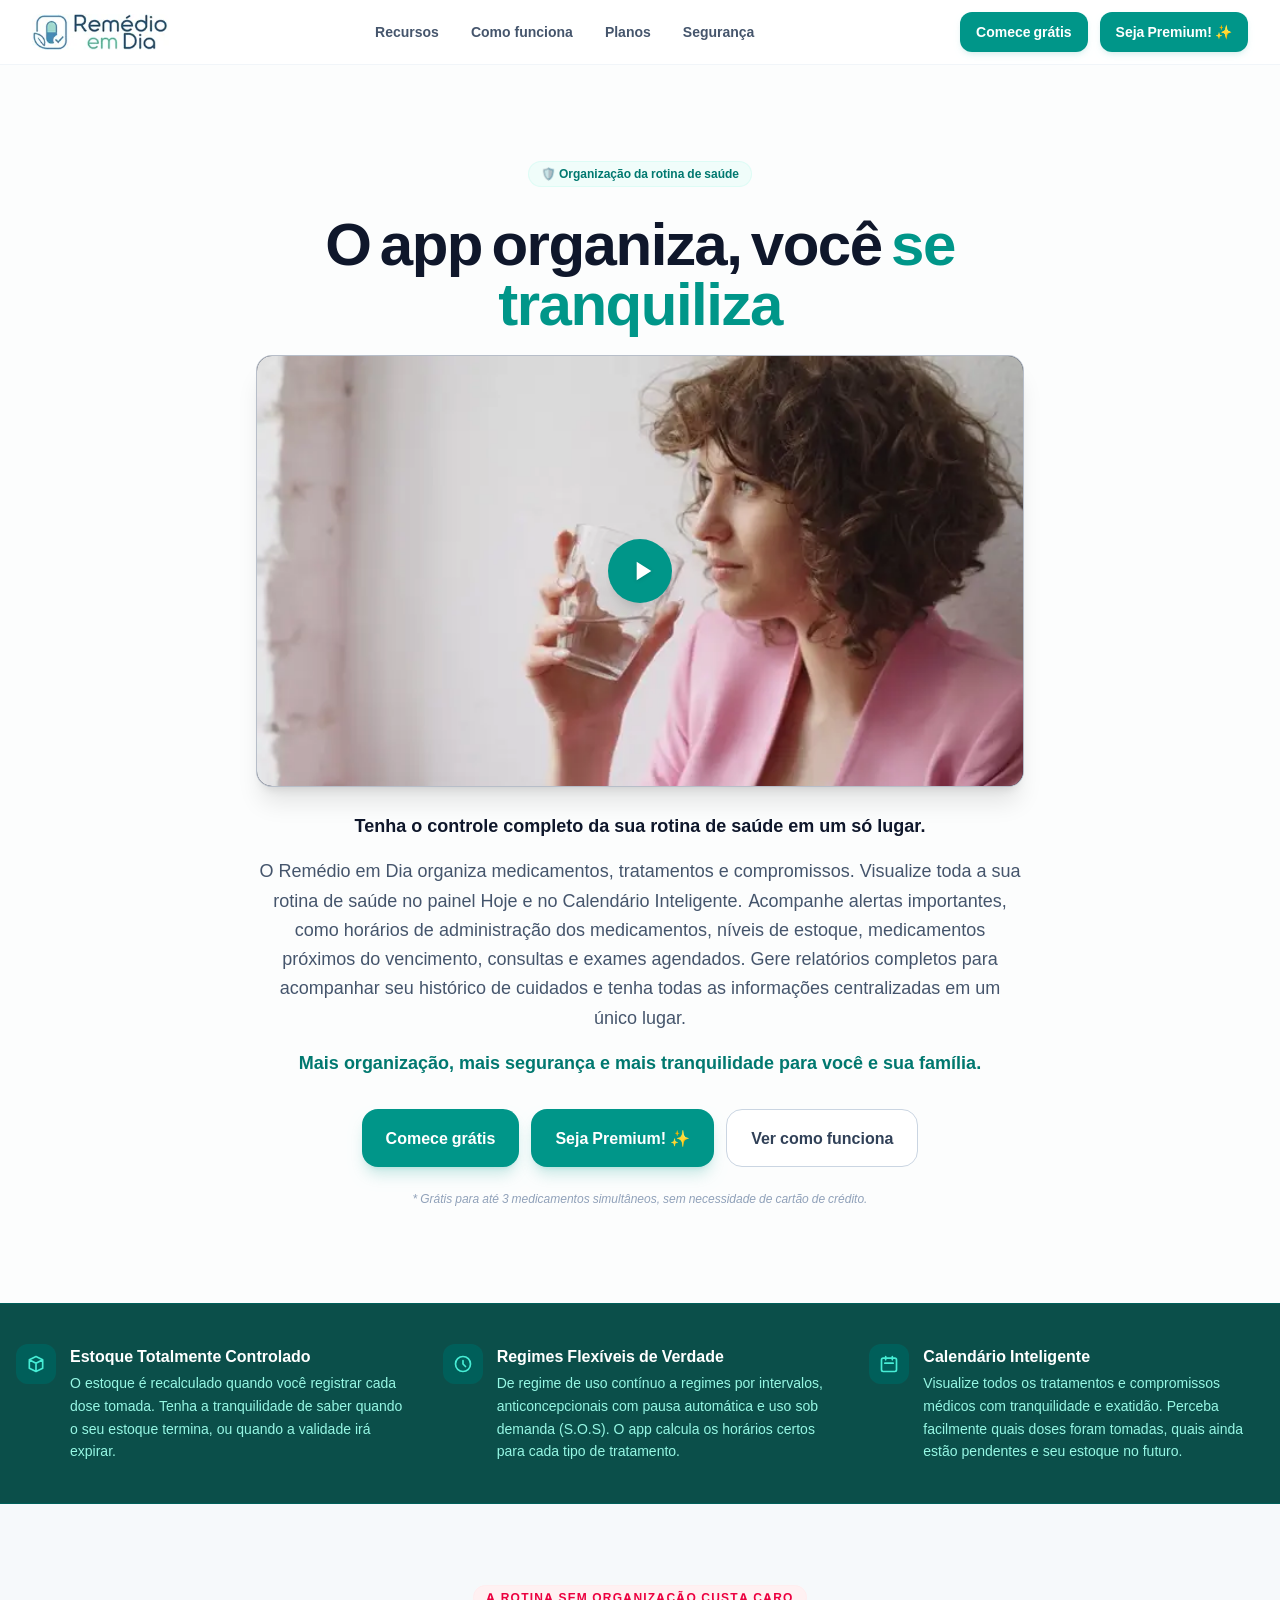
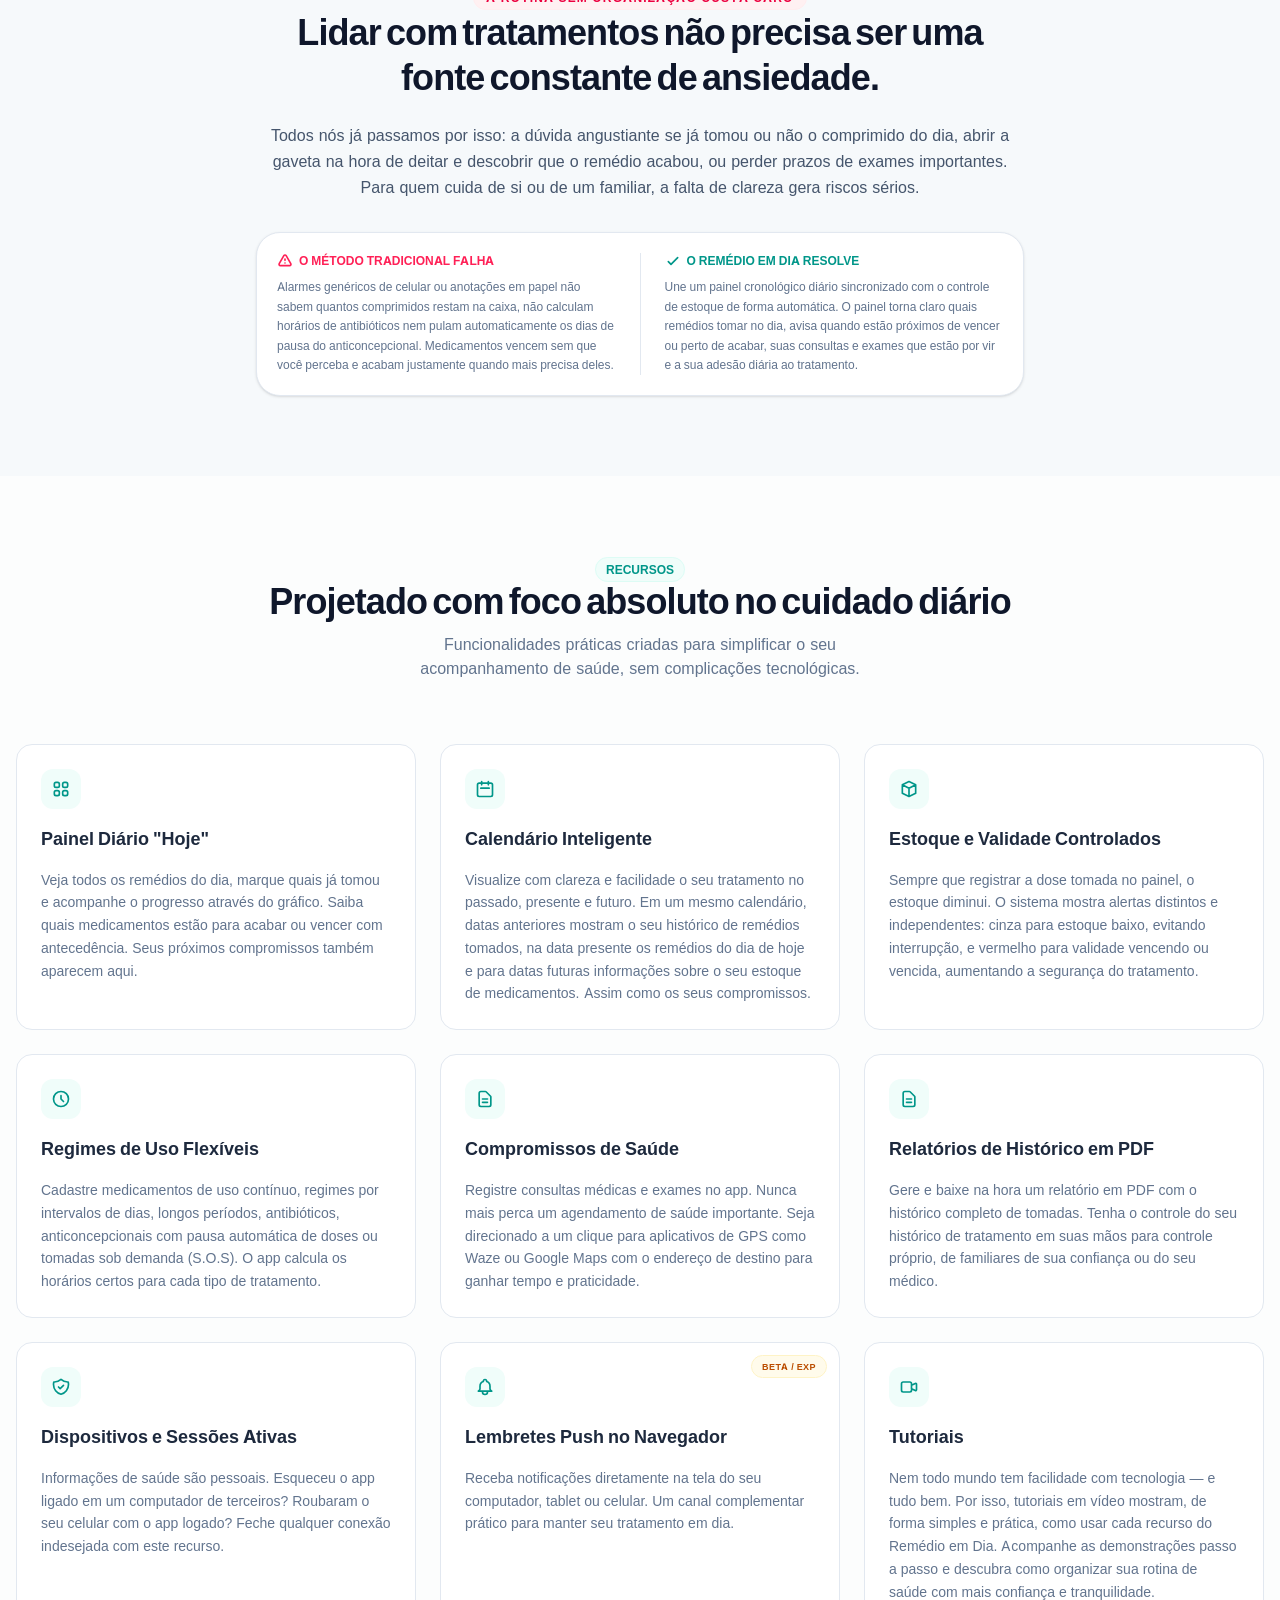
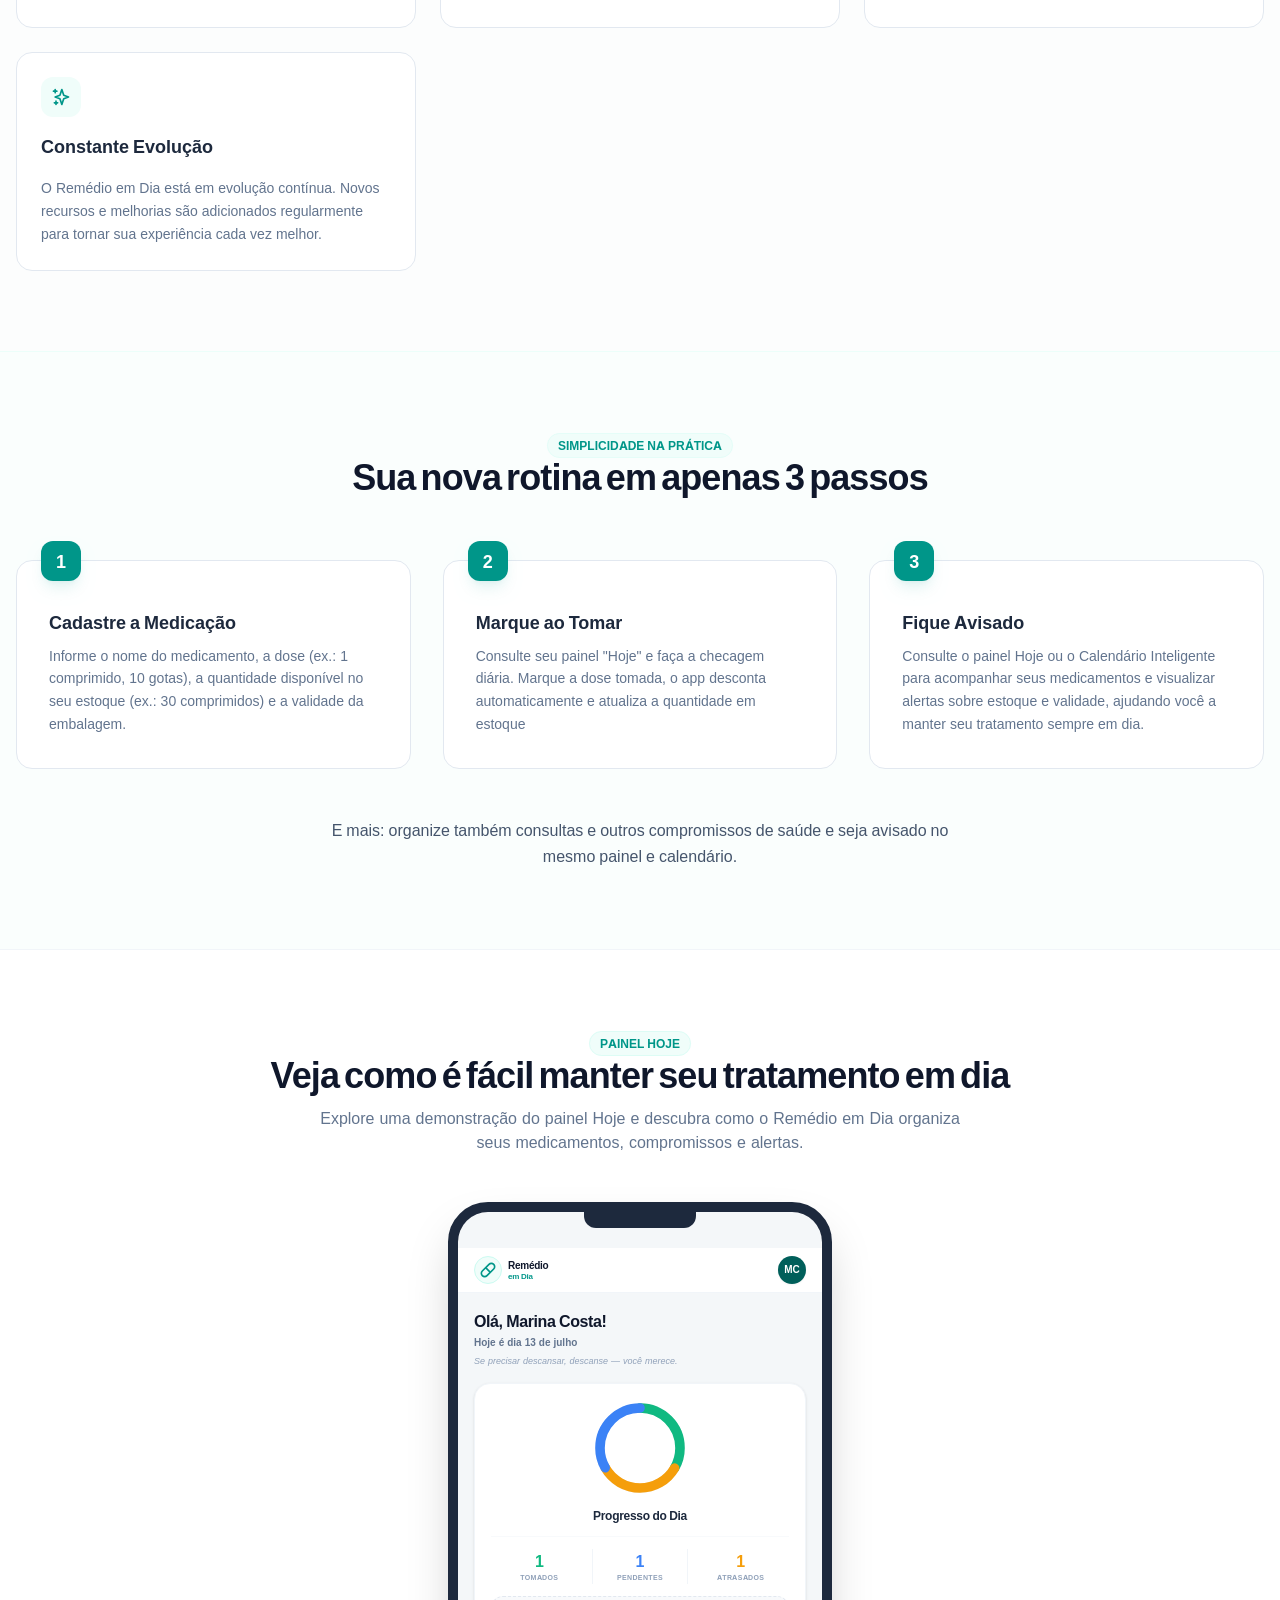
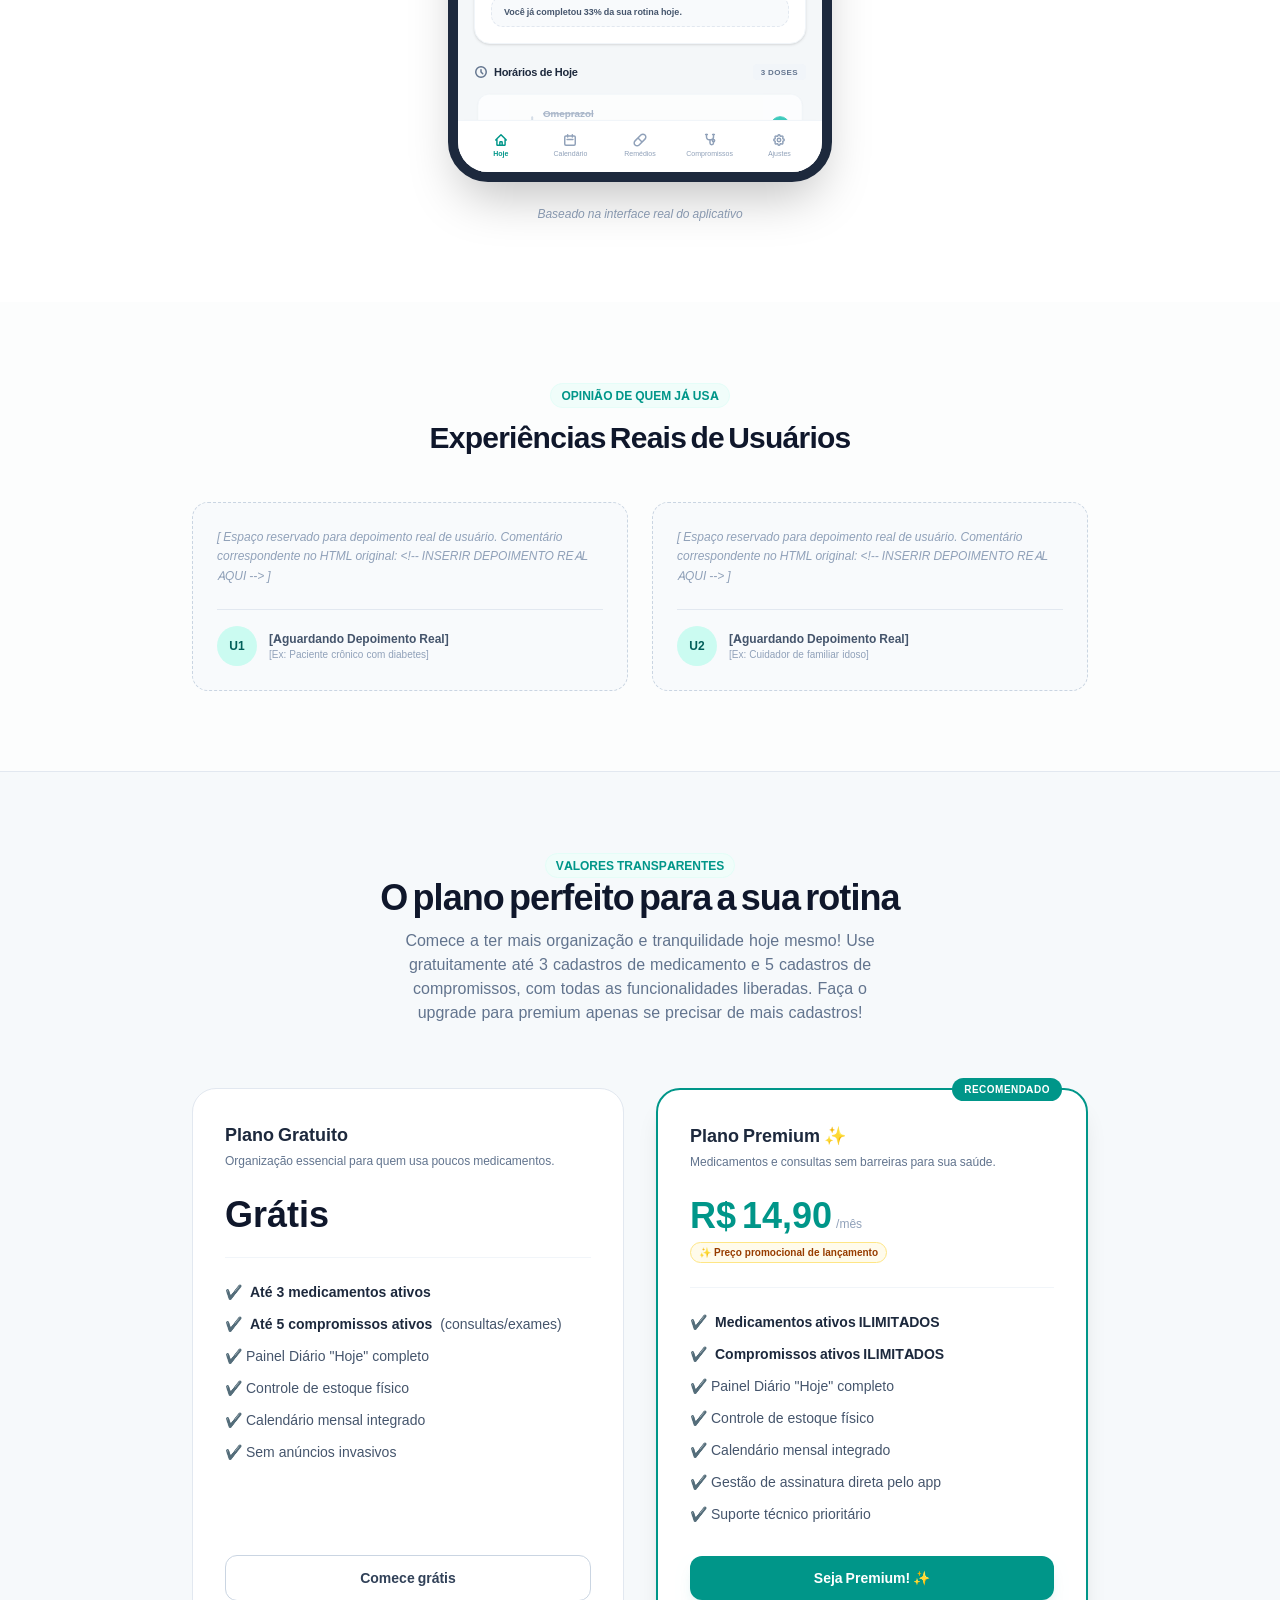
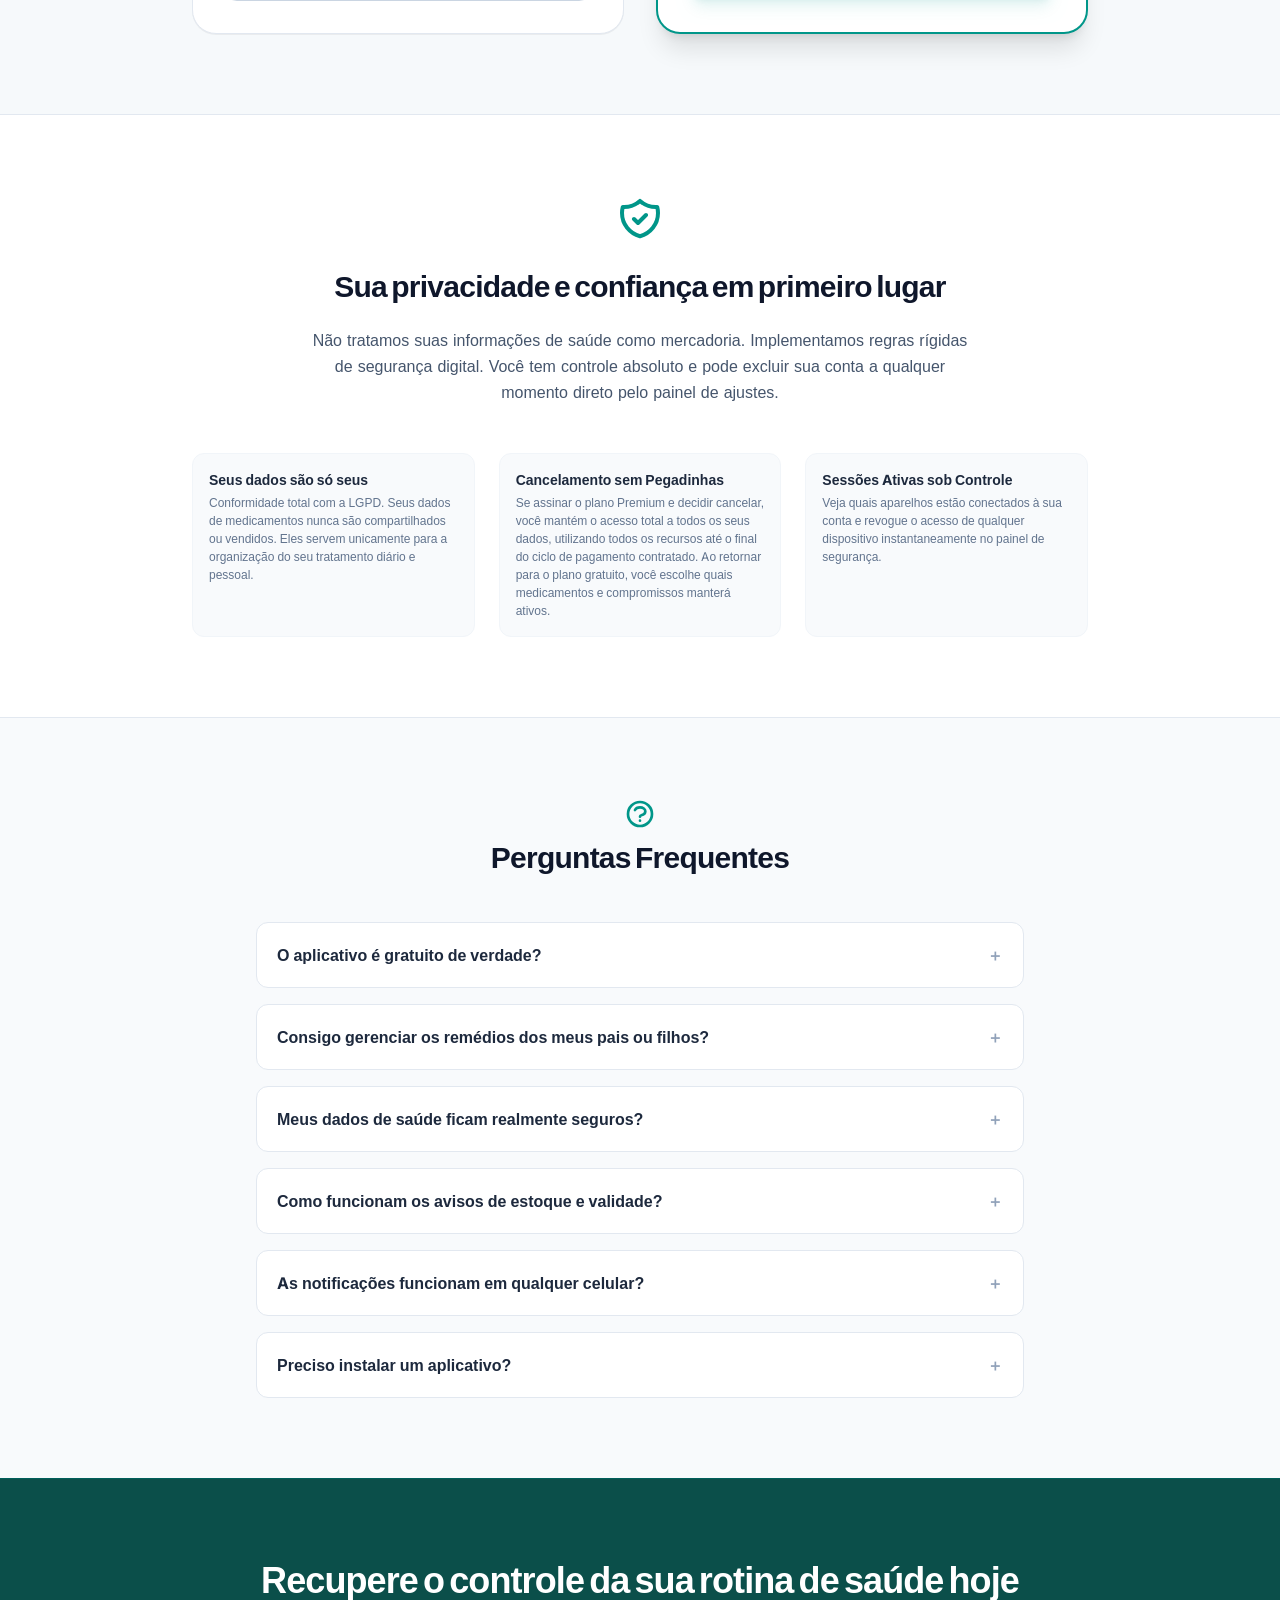
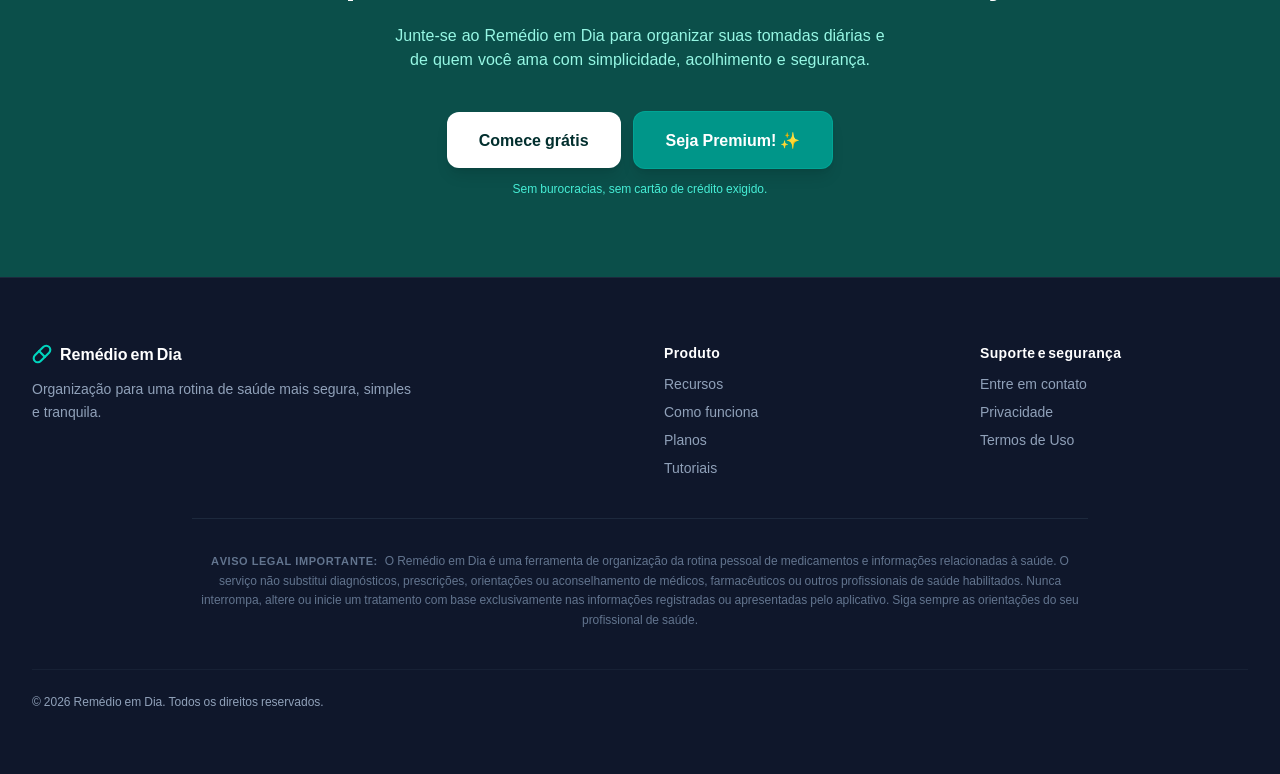
==== commit 48367d26: "Ajustes em tutoriais" ====
--- a/index.html
+++ b/index.html
@@ -135,7 +135,7 @@
   </style>
   <style>
 /*! tailwindcss v4.3.3 | MIT License | https://tailwindcss.com */
-@layer properties{@supports (((-webkit-hyphens:none)) and (not (margin-trim:inline))) or ((-moz-orient:inline) and (not (color:rgb(from red r g b)))){*,:before,:after,::backdrop{--tw-translate-x:0;--tw-translate-y:0;--tw-translate-z:0;--tw-rotate-x:initial;--tw-rotate-y:initial;--tw-rotate-z:initial;--tw-skew-x:initial;--tw-skew-y:initial;--tw-space-y-reverse:0;--tw-border-style:solid;--tw-gradient-position:initial;--tw-gradient-from:#0000;--tw-gradient-via:#0000;--tw-gradient-to:#0000;--tw-gradient-stops:initial;--tw-gradient-via-stops:initial;--tw-gradient-from-position:0%;--tw-gradient-via-position:50%;--tw-gradient-to-position:100%;--tw-leading:initial;--tw-font-weight:initial;--tw-tracking:initial;--tw-shadow:0 0 #0000;--tw-shadow-color:initial;--tw-shadow-alpha:100%;--tw-inset-shadow:0 0 #0000;--tw-inset-shadow-color:initial;--tw-inset-shadow-alpha:100%;--tw-ring-color:initial;--tw-ring-shadow:0 0 #0000;--tw-inset-ring-color:initial;--tw-inset-ring-shadow:0 0 #0000;--tw-ring-inset:initial;--tw-ring-offset-width:0px;--tw-ring-offset-color:#fff;--tw-ring-offset-shadow:0 0 #0000;--tw-outline-style:solid;--tw-blur:initial;--tw-brightness:initial;--tw-contrast:initial;--tw-grayscale:initial;--tw-hue-rotate:initial;--tw-invert:initial;--tw-opacity:initial;--tw-saturate:initial;--tw-sepia:initial;--tw-drop-shadow:initial;--tw-drop-shadow-color:initial;--tw-drop-shadow-alpha:100%;--tw-drop-shadow-size:initial;--tw-backdrop-blur:initial;--tw-backdrop-brightness:initial;--tw-backdrop-contrast:initial;--tw-backdrop-grayscale:initial;--tw-backdrop-hue-rotate:initial;--tw-backdrop-invert:initial;--tw-backdrop-opacity:initial;--tw-backdrop-saturate:initial;--tw-backdrop-sepia:initial;--tw-duration:initial;--tw-ease:initial;--tw-scale-x:1;--tw-scale-y:1;--tw-scale-z:1}}}@font-face{font-family:Inter;font-style:normal;font-weight:400;font-display:swap;src:url(/assets/fonts/inter-400-normal.woff2)format("woff2")}@font-face{font-family:Inter;font-style:normal;font-weight:500;font-display:swap;src:url(/assets/fonts/inter-500-normal.woff2)format("woff2")}@font-face{font-family:Inter;font-style:normal;font-weight:600;font-display:swap;src:url(/assets/fonts/inter-600-normal.woff2)format("woff2")}@font-face{font-family:Inter;font-style:normal;font-weight:700;font-display:swap;src:url(/assets/fonts/inter-700-normal.woff2)format("woff2")}@font-face{font-family:Plus Jakarta Sans;font-style:normal;font-weight:500;font-display:swap;src:url(/assets/fonts/plus-jakarta-sans-500-normal.woff2)format("woff2")}@font-face{font-family:Plus Jakarta Sans;font-style:normal;font-weight:600;font-display:swap;src:url(/assets/fonts/plus-jakarta-sans-600-normal.woff2)format("woff2")}@font-face{font-family:Plus Jakarta Sans;font-style:normal;font-weight:700;font-display:swap;src:url(/assets/fonts/plus-jakarta-sans-700-normal.woff2)format("woff2")}@font-face{font-family:Plus Jakarta Sans;font-style:normal;font-weight:800;font-display:swap;src:url(/assets/fonts/plus-jakarta-sans-800-normal.woff2)format("woff2")}@layer theme{:root,:host{--font-sans:"Inter", sans-serif;--font-mono:ui-monospace, SFMono-Regular, Menlo, Monaco, Consolas, "Liberation Mono", "Courier New", monospace;--color-red-50:oklch(97.1% .013 17.38);--color-red-100:oklch(93.6% .032 17.717);--color-red-600:oklch(57.7% .245 27.325);--color-amber-50:oklch(98.7% .022 95.277);--color-amber-100:oklch(96.2% .059 95.617);--color-amber-200:oklch(92.4% .12 95.746);--color-amber-400:oklch(82.8% .189 84.429);--color-amber-500:oklch(76.9% .188 70.08);--color-amber-700:oklch(55.5% .163 48.998);--color-amber-800:oklch(47.3% .137 46.201);--color-teal-50:oklch(98.4% .014 180.72);--color-teal-100:oklch(95.3% .051 180.801);--color-teal-200:oklch(91% .096 180.426);--color-teal-300:oklch(85.5% .138 181.071);--color-teal-400:oklch(77.7% .152 181.912);--color-teal-500:oklch(70.4% .14 182.503);--color-teal-600:oklch(60% .118 184.704);--color-teal-700:oklch(51.1% .096 186.391);--color-teal-800:oklch(43.7% .078 188.216);--color-teal-900:oklch(38.6% .063 188.416);--color-teal-950:oklch(27.7% .046 192.524);--color-blue-50:oklch(97% .014 254.604);--color-blue-100:oklch(93.2% .032 255.585);--color-blue-400:oklch(70.7% .165 254.624);--color-blue-500:oklch(62.3% .214 259.815);--color-blue-600:oklch(54.6% .245 262.881);--color-purple-500:oklch(62.7% .265 303.9);--color-rose-50:oklch(96.9% .015 12.422);--color-rose-100:oklch(94.1% .03 12.58);--color-rose-500:oklch(64.5% .246 16.439);--color-rose-600:oklch(58.6% .253 17.585);--color-slate-50:oklch(98.4% .003 247.858);--color-slate-100:oklch(96.8% .007 247.896);--color-slate-200:oklch(92.9% .013 255.508);--color-slate-300:oklch(86.9% .022 252.894);--color-slate-400:oklch(70.4% .04 256.788);--color-slate-500:oklch(55.4% .046 257.417);--color-slate-600:oklch(44.6% .043 257.281);--color-slate-700:oklch(37.2% .044 257.287);--color-slate-800:oklch(27.9% .041 260.031);--color-slate-900:oklch(20.8% .042 265.755);--color-slate-950:oklch(12.9% .042 264.695);--color-black:#000;--color-white:#fff;--spacing:.25rem;--container-sm:24rem;--container-md:28rem;--container-lg:32rem;--container-xl:36rem;--container-2xl:42rem;--container-3xl:48rem;--container-4xl:56rem;--container-5xl:64rem;--container-6xl:72rem;--container-7xl:80rem;--text-xs:.75rem;--text-xs--line-height:calc(1 / .75);--text-sm:.875rem;--text-sm--line-height:calc(1.25 / .875);--text-base:1rem;--text-base--line-height:calc(1.5 / 1);--text-lg:1.125rem;--text-lg--line-height:calc(1.75 / 1.125);--text-xl:1.25rem;--text-xl--line-height:calc(1.75 / 1.25);--text-2xl:1.5rem;--text-2xl--line-height:calc(2 / 1.5);--text-3xl:1.875rem;--text-3xl--line-height:calc(2.25 / 1.875);--text-4xl:2.25rem;--text-4xl--line-height:calc(2.5 / 2.25);--text-5xl:3rem;--text-5xl--line-height:1;--text-6xl:3.75rem;--text-6xl--line-height:1;--font-weight-medium:500;--font-weight-semibold:600;--font-weight-bold:700;--font-weight-extrabold:800;--font-weight-black:900;--tracking-tight:-.025em;--tracking-wide:.025em;--tracking-wider:.05em;--tracking-widest:.1em;--leading-tight:1.25;--leading-snug:1.375;--leading-normal:1.5;--leading-relaxed:1.625;--radius-lg:.5rem;--radius-xl:.75rem;--radius-2xl:1rem;--radius-3xl:1.5rem;--ease-in:cubic-bezier(.4, 0, 1, 1);--ease-out:cubic-bezier(0, 0, .2, 1);--ease-in-out:cubic-bezier(.4, 0, .2, 1);--animate-pulse:pulse 2s cubic-bezier(.4, 0, .6, 1) infinite;--blur-xs:4px;--aspect-video:16 / 9;--default-transition-duration:.15s;--default-transition-timing-function:cubic-bezier(.4, 0, .2, 1);--default-font-family:var(--font-sans);--default-mono-font-family:var(--font-mono);--font-display:"Plus Jakarta Sans", sans-serif}}@layer base{*,:after,:before,::backdrop{box-sizing:border-box;border:0 solid;margin:0;padding:0}::file-selector-button{box-sizing:border-box;border:0 solid;margin:0;padding:0}html,:host{-webkit-text-size-adjust:100%;tab-size:4;line-height:1.5;font-family:var(--default-font-family,-apple-system, BlinkMacSystemFont, "Segoe UI", Roboto, "Helvetica Neue", "Noto Sans", Arial, sans-serif, "Apple Color Emoji", "Segoe UI Emoji", "Segoe UI Symbol", "Noto Color Emoji");font-feature-settings:var(--default-font-feature-settings,normal);font-variation-settings:var(--default-font-variation-settings,normal);-webkit-tap-highlight-color:transparent}hr{height:0;color:inherit;border-top-width:1px}abbr:where([title]){-webkit-text-decoration:underline dotted;text-decoration:underline dotted}h1,h2,h3,h4,h5,h6{font-size:inherit;font-weight:inherit}a{color:inherit;-webkit-text-decoration:inherit;-webkit-text-decoration:inherit;-webkit-text-decoration:inherit;text-decoration:inherit}b,strong{font-weight:bolder}code,kbd,samp,pre{font-family:var(--default-mono-font-family,ui-monospace, SFMono-Regular, Menlo, Monaco, Consolas, "Liberation Mono", "Courier New", monospace);font-feature-settings:var(--default-mono-font-feature-settings,normal);font-variation-settings:var(--default-mono-font-variation-settings,normal);font-size:1em}small{font-size:80%}sub,sup{vertical-align:baseline;font-size:75%;line-height:0;position:relative}sub{bottom:-.25em}sup{top:-.5em}table{text-indent:0;border-color:inherit;border-collapse:collapse}:-moz-focusring:where(:not(iframe)){outline:auto}progress{vertical-align:baseline}summary{display:list-item}ol,ul,menu{list-style:none}img,svg,video,canvas,audio,iframe,embed,object{vertical-align:middle;display:block}img,video{max-width:100%;height:auto}button,input,select,optgroup,textarea{font:inherit;font-feature-settings:inherit;font-variation-settings:inherit;letter-spacing:inherit;color:inherit;opacity:1;background-color:#0000;border-radius:0}::file-selector-button{font:inherit;font-feature-settings:inherit;font-variation-settings:inherit;letter-spacing:inherit;color:inherit;opacity:1;background-color:#0000;border-radius:0}:where(select:is([multiple],[size])) optgroup{font-weight:bolder}:where(select:is([multiple],[size])) optgroup option{padding-inline-start:20px}::file-selector-button{margin-inline-end:4px}::placeholder{opacity:1}@supports (not ((-webkit-appearance:-apple-pay-button))) or (contain-intrinsic-size:1px){::placeholder{color:currentColor}@supports (color:color-mix(in lab, red, red)){::placeholder{color:color-mix(in oklab, currentcolor 50%, transparent)}}}textarea{resize:vertical}::-webkit-search-decoration{-webkit-appearance:none}::-webkit-date-and-time-value{min-height:1lh;text-align:inherit}::-webkit-datetime-edit{display:inline-flex}::-webkit-datetime-edit-fields-wrapper{padding:0}::-webkit-datetime-edit{padding-block:0}::-webkit-datetime-edit-year-field{padding-block:0}::-webkit-datetime-edit-month-field{padding-block:0}::-webkit-datetime-edit-day-field{padding-block:0}::-webkit-datetime-edit-hour-field{padding-block:0}::-webkit-datetime-edit-minute-field{padding-block:0}::-webkit-datetime-edit-second-field{padding-block:0}::-webkit-datetime-edit-millisecond-field{padding-block:0}::-webkit-datetime-edit-meridiem-field{padding-block:0}::-webkit-calendar-picker-indicator{line-height:1}:-moz-ui-invalid{box-shadow:none}button,input:where([type=button],[type=reset],[type=submit]){appearance:button}::file-selector-button{appearance:button}::-webkit-inner-spin-button{height:auto}::-webkit-outer-spin-button{height:auto}[hidden]:where(:not([hidden=until-found])){display:none!important}}@layer components;@layer utilities{.pointer-events-none{pointer-events:none}.visible{visibility:visible}.absolute{position:absolute}.fixed{position:fixed}.relative{position:relative}.static{position:static}.inset-0{inset:0}.inset-x-0{inset-inline:0}.inset-x-3{inset-inline:calc(var(--spacing) * 3)}.inset-x-4{inset-inline:calc(var(--spacing) * 4)}.-top-3{top:calc(var(--spacing) * -3)}.-top-5{top:calc(var(--spacing) * -5)}.top-0{top:0}.top-1\/2{top:50%}.top-2{top:calc(var(--spacing) * 2)}.top-3{top:calc(var(--spacing) * 3)}.top-4{top:calc(var(--spacing) * 4)}.right-3{right:calc(var(--spacing) * 3)}.right-4{right:calc(var(--spacing) * 4)}.right-6{right:calc(var(--spacing) * 6)}.bottom-0{bottom:0}.bottom-3{bottom:calc(var(--spacing) * 3)}.bottom-16{bottom:calc(var(--spacing) * 16)}.left-3\.5{left:calc(var(--spacing) * 3.5)}.left-6{left:calc(var(--spacing) * 6)}.z-10{z-index:10}.z-20{z-index:20}.z-30{z-index:30}.z-40{z-index:40}.z-50{z-index:50}.container{width:100%}@media (min-width:40rem){.container{max-width:40rem}}@media (min-width:48rem){.container{max-width:48rem}}@media (min-width:64rem){.container{max-width:64rem}}@media (min-width:80rem){.container{max-width:80rem}}@media (min-width:96rem){.container{max-width:96rem}}.mx-4{margin-inline:calc(var(--spacing) * 4)}.mx-auto{margin-inline:auto}.my-6{margin-block:calc(var(--spacing) * 6)}.my-10{margin-block:calc(var(--spacing) * 10)}.mt-0\.5{margin-top:calc(var(--spacing) * .5)}.mt-1{margin-top:var(--spacing)}.mt-2{margin-top:calc(var(--spacing) * 2)}.mt-3{margin-top:calc(var(--spacing) * 3)}.mt-3\.5{margin-top:calc(var(--spacing) * 3.5)}.mt-4{margin-top:calc(var(--spacing) * 4)}.mt-5{margin-top:calc(var(--spacing) * 5)}.mt-6{margin-top:calc(var(--spacing) * 6)}.mt-8{margin-top:calc(var(--spacing) * 8)}.mt-10{margin-top:calc(var(--spacing) * 10)}.mt-12{margin-top:calc(var(--spacing) * 12)}.mt-16{margin-top:calc(var(--spacing) * 16)}.mt-auto{margin-top:auto}.mr-1{margin-right:var(--spacing)}.mb-0\.5{margin-bottom:calc(var(--spacing) * .5)}.mb-1{margin-bottom:var(--spacing)}.mb-2{margin-bottom:calc(var(--spacing) * 2)}.mb-2\.5{margin-bottom:calc(var(--spacing) * 2.5)}.mb-3{margin-bottom:calc(var(--spacing) * 3)}.mb-3\.5{margin-bottom:calc(var(--spacing) * 3.5)}.mb-4{margin-bottom:calc(var(--spacing) * 4)}.mb-8{margin-bottom:calc(var(--spacing) * 8)}.mb-12{margin-bottom:calc(var(--spacing) * 12)}.mb-14{margin-bottom:calc(var(--spacing) * 14)}.mb-16{margin-bottom:calc(var(--spacing) * 16)}.ml-0\.5{margin-left:calc(var(--spacing) * .5)}.ml-1{margin-left:var(--spacing)}.ml-10\.5{margin-left:calc(var(--spacing) * 10.5)}.line-clamp-1{-webkit-line-clamp:1;-webkit-box-orient:vertical;display:-webkit-box;overflow:hidden}.line-clamp-2{-webkit-line-clamp:2;-webkit-box-orient:vertical;display:-webkit-box;overflow:hidden}.block{display:block}.contents{display:contents}.flex{display:flex}.grid{display:grid}.hidden{display:none}.inline{display:inline}.inline-block{display:inline-block}.inline-flex{display:inline-flex}.aspect-\[9\/16\]{aspect-ratio:9/16}.aspect-video{aspect-ratio:var(--aspect-video)}.h-2\.5{height:calc(var(--spacing) * 2.5)}.h-3{height:calc(var(--spacing) * 3)}.h-3\.5{height:calc(var(--spacing) * 3.5)}.h-4{height:calc(var(--spacing) * 4)}.h-5{height:calc(var(--spacing) * 5)}.h-6{height:calc(var(--spacing) * 6)}.h-7{height:calc(var(--spacing) * 7)}.h-8{height:calc(var(--spacing) * 8)}.h-10{height:calc(var(--spacing) * 10)}.h-12{height:calc(var(--spacing) * 12)}.h-14{height:calc(var(--spacing) * 14)}.h-16{height:calc(var(--spacing) * 16)}.h-24{height:calc(var(--spacing) * 24)}.h-\[560px\]{height:560px}.h-full{height:100%}.max-h-60{max-height:calc(var(--spacing) * 60)}.min-h-screen{min-height:100vh}.w-0\.5{width:calc(var(--spacing) * .5)}.w-2\.5{width:calc(var(--spacing) * 2.5)}.w-3{width:calc(var(--spacing) * 3)}.w-3\.5{width:calc(var(--spacing) * 3.5)}.w-4{width:calc(var(--spacing) * 4)}.w-5{width:calc(var(--spacing) * 5)}.w-6{width:calc(var(--spacing) * 6)}.w-7{width:calc(var(--spacing) * 7)}.w-8{width:calc(var(--spacing) * 8)}.w-10{width:calc(var(--spacing) * 10)}.w-12{width:calc(var(--spacing) * 12)}.w-14{width:calc(var(--spacing) * 14)}.w-16{width:calc(var(--spacing) * 16)}.w-24{width:calc(var(--spacing) * 24)}.w-28{width:calc(var(--spacing) * 28)}.w-auto{width:auto}.w-full{width:100%}.w-px{width:1px}.max-w-2xl{max-width:var(--container-2xl)}.max-w-3xl{max-width:var(--container-3xl)}.max-w-4xl{max-width:var(--container-4xl)}.max-w-5xl{max-width:var(--container-5xl)}.max-w-6xl{max-width:var(--container-6xl)}.max-w-7xl{max-width:var(--container-7xl)}.max-w-\[320px\]{max-width:320px}.max-w-\[340px\]{max-width:340px}.max-w-lg{max-width:var(--container-lg)}.max-w-md{max-width:var(--container-md)}.max-w-sm{max-width:var(--container-sm)}.max-w-xl{max-width:var(--container-xl)}.min-w-0{min-width:0}.min-w-\[32px\]{min-width:32px}.flex-1{flex:1}.flex-shrink-0,.shrink-0{flex-shrink:0}.-translate-y-1\/2{--tw-translate-y:calc(calc(1 / 2 * 100%) * -1);translate:var(--tw-translate-x) var(--tw-translate-y)}.scale-\[0\.98\]{scale:.98}.-rotate-90{rotate:-90deg}.rotate-90{rotate:90deg}.rotate-270{rotate:270deg}.transform{transform:var(--tw-rotate-x,) var(--tw-rotate-y,) var(--tw-rotate-z,) var(--tw-skew-x,) var(--tw-skew-y,)}.animate-pulse{animation:var(--animate-pulse)}.cursor-not-allowed{cursor:not-allowed}.cursor-pointer{cursor:pointer}.resize{resize:both}.scroll-mt-20{scroll-margin-top:calc(var(--spacing) * 20)}.scrollbar-none{scrollbar-width:none}.scrollbar-thin{scrollbar-width:thin}.list-inside{list-style-position:inside}.list-disc{list-style-type:disc}.grid-cols-1{grid-template-columns:repeat(1,minmax(0,1fr))}.grid-cols-3{grid-template-columns:repeat(3,minmax(0,1fr))}.flex-col{flex-direction:column}.flex-wrap{flex-wrap:wrap}.items-baseline{align-items:baseline}.items-center{align-items:center}.items-start{align-items:flex-start}.items-stretch{align-items:stretch}.justify-between{justify-content:space-between}.justify-center{justify-content:center}.gap-1{gap:var(--spacing)}.gap-1\.5{gap:calc(var(--spacing) * 1.5)}.gap-2{gap:calc(var(--spacing) * 2)}.gap-2\.5{gap:calc(var(--spacing) * 2.5)}.gap-3{gap:calc(var(--spacing) * 3)}.gap-3\.5{gap:calc(var(--spacing) * 3.5)}.gap-4{gap:calc(var(--spacing) * 4)}.gap-6{gap:calc(var(--spacing) * 6)}.gap-8{gap:calc(var(--spacing) * 8)}:where(.space-y-1>:not(:last-child)){--tw-space-y-reverse:0;margin-block-start:calc(var(--spacing) * var(--tw-space-y-reverse));margin-block-end:calc(var(--spacing) * calc(1 - var(--tw-space-y-reverse)))}:where(.space-y-1\.5>:not(:last-child)){--tw-space-y-reverse:0;margin-block-start:calc(calc(var(--spacing) * 1.5) * var(--tw-space-y-reverse));margin-block-end:calc(calc(var(--spacing) * 1.5) * calc(1 - var(--tw-space-y-reverse)))}:where(.space-y-2>:not(:last-child)){--tw-space-y-reverse:0;margin-block-start:calc(calc(var(--spacing) * 2) * var(--tw-space-y-reverse));margin-block-end:calc(calc(var(--spacing) * 2) * calc(1 - var(--tw-space-y-reverse)))}:where(.space-y-2\.5>:not(:last-child)){--tw-space-y-reverse:0;margin-block-start:calc(calc(var(--spacing) * 2.5) * var(--tw-space-y-reverse));margin-block-end:calc(calc(var(--spacing) * 2.5) * calc(1 - var(--tw-space-y-reverse)))}:where(.space-y-3>:not(:last-child)){--tw-space-y-reverse:0;margin-block-start:calc(calc(var(--spacing) * 3) * var(--tw-space-y-reverse));margin-block-end:calc(calc(var(--spacing) * 3) * calc(1 - var(--tw-space-y-reverse)))}:where(.space-y-3\.5>:not(:last-child)){--tw-space-y-reverse:0;margin-block-start:calc(calc(var(--spacing) * 3.5) * var(--tw-space-y-reverse));margin-block-end:calc(calc(var(--spacing) * 3.5) * calc(1 - var(--tw-space-y-reverse)))}:where(.space-y-4>:not(:last-child)){--tw-space-y-reverse:0;margin-block-start:calc(calc(var(--spacing) * 4) * var(--tw-space-y-reverse));margin-block-end:calc(calc(var(--spacing) * 4) * calc(1 - var(--tw-space-y-reverse)))}:where(.space-y-6>:not(:last-child)){--tw-space-y-reverse:0;margin-block-start:calc(calc(var(--spacing) * 6) * var(--tw-space-y-reverse));margin-block-end:calc(calc(var(--spacing) * 6) * calc(1 - var(--tw-space-y-reverse)))}:where(.space-y-8>:not(:last-child)){--tw-space-y-reverse:0;margin-block-start:calc(calc(var(--spacing) * 8) * var(--tw-space-y-reverse));margin-block-end:calc(calc(var(--spacing) * 8) * calc(1 - var(--tw-space-y-reverse)))}:where(.space-y-10>:not(:last-child)){--tw-space-y-reverse:0;margin-block-start:calc(calc(var(--spacing) * 10) * var(--tw-space-y-reverse));margin-block-end:calc(calc(var(--spacing) * 10) * calc(1 - var(--tw-space-y-reverse)))}.truncate{text-overflow:ellipsis;white-space:nowrap;overflow:hidden}.overflow-hidden{overflow:hidden}.overflow-y-auto{overflow-y:auto}.scroll-smooth{scroll-behavior:smooth}.rounded{border-radius:.25rem}.rounded-2xl{border-radius:var(--radius-2xl)}.rounded-3xl{border-radius:var(--radius-3xl)}.rounded-\[2\.5rem\]{border-radius:2.5rem}.rounded-\[36px\]{border-radius:36px}.rounded-full{border-radius:3.40282e38px}.rounded-lg{border-radius:var(--radius-lg)}.rounded-xl{border-radius:var(--radius-xl)}.rounded-b-xl{border-bottom-right-radius:var(--radius-xl);border-bottom-left-radius:var(--radius-xl)}.border{border-style:var(--tw-border-style);border-width:1px}.border-0{border-style:var(--tw-border-style);border-width:0}.border-2{border-style:var(--tw-border-style);border-width:2px}.border-4{border-style:var(--tw-border-style);border-width:4px}.border-\[10px\]{border-style:var(--tw-border-style);border-width:10px}.border-x{border-inline-style:var(--tw-border-style);border-inline-width:1px}.border-y{border-block-style:var(--tw-border-style);border-block-width:1px}.border-t{border-top-style:var(--tw-border-style);border-top-width:1px}.border-b{border-bottom-style:var(--tw-border-style);border-bottom-width:1px}.border-l-0{border-left-style:var(--tw-border-style);border-left-width:0}.border-dashed{--tw-border-style:dashed;border-style:dashed}.border-\[\#E9D5FF\]{border-color:#e9d5ff}.border-\[\#EDF2F7\]{border-color:#edf2f7}.border-amber-100{border-color:var(--color-amber-100)}.border-amber-200{border-color:var(--color-amber-200)}.border-amber-400{border-color:var(--color-amber-400)}.border-blue-100{border-color:var(--color-blue-100)}.border-blue-400{border-color:var(--color-blue-400)}.border-red-100{border-color:var(--color-red-100)}.border-rose-100\/30{border-color:#ffe4e64d}@supports (color:color-mix(in lab, red, red)){.border-rose-100\/30{border-color:color-mix(in oklab, var(--color-rose-100) 30%, transparent)}}.border-slate-50{border-color:var(--color-slate-50)}.border-slate-100{border-color:var(--color-slate-100)}.border-slate-200{border-color:var(--color-slate-200)}.border-slate-200\/80{border-color:#e2e8f0cc}@supports (color:color-mix(in lab, red, red)){.border-slate-200\/80{border-color:color-mix(in oklab, var(--color-slate-200) 80%, transparent)}}.border-slate-300{border-color:var(--color-slate-300)}.border-slate-700{border-color:var(--color-slate-700)}.border-slate-800{border-color:var(--color-slate-800)}.border-slate-800\/60{border-color:#1d293d99}@supports (color:color-mix(in lab, red, red)){.border-slate-800\/60{border-color:color-mix(in oklab, var(--color-slate-800) 60%, transparent)}}.border-slate-800\/80{border-color:#1d293dcc}@supports (color:color-mix(in lab, red, red)){.border-slate-800\/80{border-color:color-mix(in oklab, var(--color-slate-800) 80%, transparent)}}.border-teal-100{border-color:var(--color-teal-100)}.border-teal-100\/30{border-color:#cbfbf14d}@supports (color:color-mix(in lab, red, red)){.border-teal-100\/30{border-color:color-mix(in oklab, var(--color-teal-100) 30%, transparent)}}.border-teal-100\/35{border-color:#cbfbf159}@supports (color:color-mix(in lab, red, red)){.border-teal-100\/35{border-color:color-mix(in oklab, var(--color-teal-100) 35%, transparent)}}.border-teal-100\/50{border-color:#cbfbf180}@supports (color:color-mix(in lab, red, red)){.border-teal-100\/50{border-color:color-mix(in oklab, var(--color-teal-100) 50%, transparent)}}.border-teal-200{border-color:var(--color-teal-200)}.border-teal-200\/60{border-color:#96f7e499}@supports (color:color-mix(in lab, red, red)){.border-teal-200\/60{border-color:color-mix(in oklab, var(--color-teal-200) 60%, transparent)}}.border-teal-500{border-color:var(--color-teal-500)}.border-teal-500\/40{border-color:#00baa766}@supports (color:color-mix(in lab, red, red)){.border-teal-500\/40{border-color:color-mix(in oklab, var(--color-teal-500) 40%, transparent)}}.border-teal-600{border-color:var(--color-teal-600)}.border-teal-800{border-color:var(--color-teal-800)}.border-white\/10{border-color:#ffffff1a}@supports (color:color-mix(in lab, red, red)){.border-white\/10{border-color:color-mix(in oklab, var(--color-white) 10%, transparent)}}.border-white\/20{border-color:#fff3}@supports (color:color-mix(in lab, red, red)){.border-white\/20{border-color:color-mix(in oklab, var(--color-white) 20%, transparent)}}.bg-\[\#3B82F6\]{background-color:#3b82f6}.bg-\[\#EFF6FF\]{background-color:#eff6ff}.bg-\[\#F4F7F9\]{background-color:#f4f7f9}.bg-\[\#F8FAFC\]{background-color:#f8fafc}.bg-\[\#FAF5FF\]{background-color:#faf5ff}.bg-amber-50{background-color:var(--color-amber-50)}.bg-amber-500{background-color:var(--color-amber-500)}.bg-black{background-color:var(--color-black)}.bg-blue-50\/50{background-color:#eff6ff80}@supports (color:color-mix(in lab, red, red)){.bg-blue-50\/50{background-color:color-mix(in oklab, var(--color-blue-50) 50%, transparent)}}.bg-blue-500{background-color:var(--color-blue-500)}.bg-red-50\/50{background-color:#fef2f280}@supports (color:color-mix(in lab, red, red)){.bg-red-50\/50{background-color:color-mix(in oklab, var(--color-red-50) 50%, transparent)}}.bg-rose-50{background-color:var(--color-rose-50)}.bg-slate-50{background-color:var(--color-slate-50)}.bg-slate-50\/35{background-color:#f8fafc59}@supports (color:color-mix(in lab, red, red)){.bg-slate-50\/35{background-color:color-mix(in oklab, var(--color-slate-50) 35%, transparent)}}.bg-slate-50\/50{background-color:#f8fafc80}@supports (color:color-mix(in lab, red, red)){.bg-slate-50\/50{background-color:color-mix(in oklab, var(--color-slate-50) 50%, transparent)}}.bg-slate-50\/60{background-color:#f8fafc99}@supports (color:color-mix(in lab, red, red)){.bg-slate-50\/60{background-color:color-mix(in oklab, var(--color-slate-50) 60%, transparent)}}.bg-slate-100{background-color:var(--color-slate-100)}.bg-slate-100\/40{background-color:#f1f5f966}@supports (color:color-mix(in lab, red, red)){.bg-slate-100\/40{background-color:color-mix(in oklab, var(--color-slate-100) 40%, transparent)}}.bg-slate-100\/50{background-color:#f1f5f980}@supports (color:color-mix(in lab, red, red)){.bg-slate-100\/50{background-color:color-mix(in oklab, var(--color-slate-100) 50%, transparent)}}.bg-slate-200{background-color:var(--color-slate-200)}.bg-slate-300{background-color:var(--color-slate-300)}.bg-slate-800{background-color:var(--color-slate-800)}.bg-slate-800\/80{background-color:#1d293dcc}@supports (color:color-mix(in lab, red, red)){.bg-slate-800\/80{background-color:color-mix(in oklab, var(--color-slate-800) 80%, transparent)}}.bg-slate-900{background-color:var(--color-slate-900)}.bg-slate-900\/60{background-color:#0f172b99}@supports (color:color-mix(in lab, red, red)){.bg-slate-900\/60{background-color:color-mix(in oklab, var(--color-slate-900) 60%, transparent)}}.bg-slate-900\/80{background-color:#0f172bcc}@supports (color:color-mix(in lab, red, red)){.bg-slate-900\/80{background-color:color-mix(in oklab, var(--color-slate-900) 80%, transparent)}}.bg-slate-900\/85{background-color:#0f172bd9}@supports (color:color-mix(in lab, red, red)){.bg-slate-900\/85{background-color:color-mix(in oklab, var(--color-slate-900) 85%, transparent)}}.bg-slate-900\/90{background-color:#0f172be6}@supports (color:color-mix(in lab, red, red)){.bg-slate-900\/90{background-color:color-mix(in oklab, var(--color-slate-900) 90%, transparent)}}.bg-slate-950{background-color:var(--color-slate-950)}.bg-slate-950\/70{background-color:#020618b3}@supports (color:color-mix(in lab, red, red)){.bg-slate-950\/70{background-color:color-mix(in oklab, var(--color-slate-950) 70%, transparent)}}.bg-slate-950\/80{background-color:#020618cc}@supports (color:color-mix(in lab, red, red)){.bg-slate-950\/80{background-color:color-mix(in oklab, var(--color-slate-950) 80%, transparent)}}.bg-teal-50{background-color:var(--color-teal-50)}.bg-teal-50\/20{background-color:#f0fdfa33}@supports (color:color-mix(in lab, red, red)){.bg-teal-50\/20{background-color:color-mix(in oklab, var(--color-teal-50) 20%, transparent)}}.bg-teal-50\/50{background-color:#f0fdfa80}@supports (color:color-mix(in lab, red, red)){.bg-teal-50\/50{background-color:color-mix(in oklab, var(--color-teal-50) 50%, transparent)}}.bg-teal-100{background-color:var(--color-teal-100)}.bg-teal-400{background-color:var(--color-teal-400)}.bg-teal-500{background-color:var(--color-teal-500)}.bg-teal-600{background-color:var(--color-teal-600)}.bg-teal-600\/90{background-color:#009588e6}@supports (color:color-mix(in lab, red, red)){.bg-teal-600\/90{background-color:color-mix(in oklab, var(--color-teal-600) 90%, transparent)}}.bg-teal-800{background-color:var(--color-teal-800)}.bg-teal-900{background-color:var(--color-teal-900)}.bg-teal-950{background-color:var(--color-teal-950)}.bg-transparent{background-color:#0000}.bg-white{background-color:var(--color-white)}.bg-gradient-to-br{--tw-gradient-position:to bottom right in oklab;background-image:linear-gradient(var(--tw-gradient-stops))}.bg-gradient-to-t{--tw-gradient-position:to top in oklab;background-image:linear-gradient(var(--tw-gradient-stops))}.from-slate-900{--tw-gradient-from:var(--color-slate-900);--tw-gradient-stops:var(--tw-gradient-via-stops,var(--tw-gradient-position), var(--tw-gradient-from) var(--tw-gradient-from-position), var(--tw-gradient-to) var(--tw-gradient-to-position))}.from-slate-950\/80{--tw-gradient-from:#020618cc}@supports (color:color-mix(in lab, red, red)){.from-slate-950\/80{--tw-gradient-from:color-mix(in oklab, var(--color-slate-950) 80%, transparent)}}.from-slate-950\/80{--tw-gradient-stops:var(--tw-gradient-via-stops,var(--tw-gradient-position), var(--tw-gradient-from) var(--tw-gradient-from-position), var(--tw-gradient-to) var(--tw-gradient-to-position))}.via-slate-900{--tw-gradient-via:var(--color-slate-900);--tw-gradient-via-stops:var(--tw-gradient-position), var(--tw-gradient-from) var(--tw-gradient-from-position), var(--tw-gradient-via) var(--tw-gradient-via-position), var(--tw-gradient-to) var(--tw-gradient-to-position);--tw-gradient-stops:var(--tw-gradient-via-stops)}.via-transparent{--tw-gradient-via:transparent;--tw-gradient-via-stops:var(--tw-gradient-position), var(--tw-gradient-from) var(--tw-gradient-from-position), var(--tw-gradient-via) var(--tw-gradient-via-position), var(--tw-gradient-to) var(--tw-gradient-to-position);--tw-gradient-stops:var(--tw-gradient-via-stops)}.to-slate-800{--tw-gradient-to:var(--color-slate-800);--tw-gradient-stops:var(--tw-gradient-via-stops,var(--tw-gradient-position), var(--tw-gradient-from) var(--tw-gradient-from-position), var(--tw-gradient-to) var(--tw-gradient-to-position))}.to-slate-950\/50{--tw-gradient-to:#02061880}@supports (color:color-mix(in lab, red, red)){.to-slate-950\/50{--tw-gradient-to:color-mix(in oklab, var(--color-slate-950) 50%, transparent)}}.to-slate-950\/50{--tw-gradient-stops:var(--tw-gradient-via-stops,var(--tw-gradient-position), var(--tw-gradient-from) var(--tw-gradient-from-position), var(--tw-gradient-to) var(--tw-gradient-to-position))}.fill-amber-100{fill:var(--color-amber-100)}.fill-current{fill:currentColor}.fill-teal-100{fill:var(--color-teal-100)}.fill-white{fill:var(--color-white)}.stroke-\[3\]{stroke-width:3px}.object-contain{object-fit:contain}.object-cover{object-fit:cover}.p-1{padding:var(--spacing)}.p-1\.5{padding:calc(var(--spacing) * 1.5)}.p-2{padding:calc(var(--spacing) * 2)}.p-2\.5{padding:calc(var(--spacing) * 2.5)}.p-3{padding:calc(var(--spacing) * 3)}.p-4{padding:calc(var(--spacing) * 4)}.p-5{padding:calc(var(--spacing) * 5)}.p-6{padding:calc(var(--spacing) * 6)}.p-8{padding:calc(var(--spacing) * 8)}.px-1{padding-inline:var(--spacing)}.px-1\.5{padding-inline:calc(var(--spacing) * 1.5)}.px-2{padding-inline:calc(var(--spacing) * 2)}.px-2\.5{padding-inline:calc(var(--spacing) * 2.5)}.px-3{padding-inline:calc(var(--spacing) * 3)}.px-3\.5{padding-inline:calc(var(--spacing) * 3.5)}.px-4{padding-inline:calc(var(--spacing) * 4)}.px-5{padding-inline:calc(var(--spacing) * 5)}.px-6{padding-inline:calc(var(--spacing) * 6)}.px-8{padding-inline:calc(var(--spacing) * 8)}.py-0\.5{padding-block:calc(var(--spacing) * .5)}.py-1{padding-block:var(--spacing)}.py-1\.5{padding-block:calc(var(--spacing) * 1.5)}.py-2{padding-block:calc(var(--spacing) * 2)}.py-2\.5{padding-block:calc(var(--spacing) * 2.5)}.py-3{padding-block:calc(var(--spacing) * 3)}.py-4{padding-block:calc(var(--spacing) * 4)}.py-6{padding-block:calc(var(--spacing) * 6)}.py-10{padding-block:calc(var(--spacing) * 10)}.py-12{padding-block:calc(var(--spacing) * 12)}.py-16{padding-block:calc(var(--spacing) * 16)}.py-20{padding-block:calc(var(--spacing) * 20)}.pt-1{padding-top:var(--spacing)}.pt-2{padding-top:calc(var(--spacing) * 2)}.pt-3{padding-top:calc(var(--spacing) * 3)}.pt-3\.5{padding-top:calc(var(--spacing) * 3.5)}.pt-4{padding-top:calc(var(--spacing) * 4)}.pt-6{padding-top:calc(var(--spacing) * 6)}.pt-7{padding-top:calc(var(--spacing) * 7)}.pt-8{padding-top:calc(var(--spacing) * 8)}.pr-1{padding-right:var(--spacing)}.pr-9{padding-right:calc(var(--spacing) * 9)}.pb-4{padding-bottom:calc(var(--spacing) * 4)}.pb-16{padding-bottom:calc(var(--spacing) * 16)}.pl-0{padding-left:0}.pl-2{padding-left:calc(var(--spacing) * 2)}.pl-10{padding-left:calc(var(--spacing) * 10)}.text-center{text-align:center}.text-left{text-align:left}.font-display{font-family:var(--font-display)}.font-sans{font-family:var(--font-sans)}.text-2xl{font-size:var(--text-2xl);line-height:var(--tw-leading,var(--text-2xl--line-height))}.text-3xl{font-size:var(--text-3xl);line-height:var(--tw-leading,var(--text-3xl--line-height))}.text-4xl{font-size:var(--text-4xl);line-height:var(--tw-leading,var(--text-4xl--line-height))}.text-base{font-size:var(--text-base);line-height:var(--tw-leading,var(--text-base--line-height))}.text-lg{font-size:var(--text-lg);line-height:var(--tw-leading,var(--text-lg--line-height))}.text-sm{font-size:var(--text-sm);line-height:var(--tw-leading,var(--text-sm--line-height))}.text-xl{font-size:var(--text-xl);line-height:var(--tw-leading,var(--text-xl--line-height))}.text-xs{font-size:var(--text-xs);line-height:var(--tw-leading,var(--text-xs--line-height))}.text-\[7px\]{font-size:7px}.text-\[8px\]{font-size:8px}.text-\[9px\]{font-size:9px}.text-\[10px\]{font-size:10px}.text-\[11px\]{font-size:11px}.leading-none{--tw-leading:1;line-height:1}.leading-normal{--tw-leading:var(--leading-normal);line-height:var(--leading-normal)}.leading-relaxed{--tw-leading:var(--leading-relaxed);line-height:var(--leading-relaxed)}.leading-snug{--tw-leading:var(--leading-snug);line-height:var(--leading-snug)}.leading-tight{--tw-leading:var(--leading-tight);line-height:var(--leading-tight)}.font-black{--tw-font-weight:var(--font-weight-black);font-weight:var(--font-weight-black)}.font-bold{--tw-font-weight:var(--font-weight-bold);font-weight:var(--font-weight-bold)}.font-extrabold{--tw-font-weight:var(--font-weight-extrabold);font-weight:var(--font-weight-extrabold)}.font-medium{--tw-font-weight:var(--font-weight-medium);font-weight:var(--font-weight-medium)}.font-semibold{--tw-font-weight:var(--font-weight-semibold);font-weight:var(--font-weight-semibold)}.tracking-tight{--tw-tracking:var(--tracking-tight);letter-spacing:var(--tracking-tight)}.tracking-wide{--tw-tracking:var(--tracking-wide);letter-spacing:var(--tracking-wide)}.tracking-wider{--tw-tracking:var(--tracking-wider);letter-spacing:var(--tracking-wider)}.tracking-widest{--tw-tracking:var(--tracking-widest);letter-spacing:var(--tracking-widest)}.break-all{word-break:break-all}.whitespace-nowrap{white-space:nowrap}.whitespace-pre-line{white-space:pre-line}.text-\[\#3B82F6\]{color:#3b82f6}.text-\[\#7E22CE\]{color:#7e22ce}.text-\[\#10B981\]{color:#10b981}.text-\[\#94A3B8\]{color:#94a3b8}.text-\[\#F59E0B\]{color:#f59e0b}.text-amber-500{color:var(--color-amber-500)}.text-amber-700{color:var(--color-amber-700)}.text-amber-800{color:var(--color-amber-800)}.text-blue-500{color:var(--color-blue-500)}.text-blue-600{color:var(--color-blue-600)}.text-purple-500{color:var(--color-purple-500)}.text-red-600{color:var(--color-red-600)}.text-rose-500{color:var(--color-rose-500)}.text-rose-600{color:var(--color-rose-600)}.text-slate-100{color:var(--color-slate-100)}.text-slate-300{color:var(--color-slate-300)}.text-slate-400{color:var(--color-slate-400)}.text-slate-500{color:var(--color-slate-500)}.text-slate-600{color:var(--color-slate-600)}.text-slate-700{color:var(--color-slate-700)}.text-slate-800{color:var(--color-slate-800)}.text-slate-900{color:var(--color-slate-900)}.text-slate-950{color:var(--color-slate-950)}.text-teal-100{color:var(--color-teal-100)}.text-teal-200{color:var(--color-teal-200)}.text-teal-300{color:var(--color-teal-300)}.text-teal-400{color:var(--color-teal-400)}.text-teal-600{color:var(--color-teal-600)}.text-teal-700{color:var(--color-teal-700)}.text-teal-800{color:var(--color-teal-800)}.text-teal-900{color:var(--color-teal-900)}.text-teal-950{color:var(--color-teal-950)}.text-white{color:var(--color-white)}.uppercase{text-transform:uppercase}.italic{font-style:italic}.line-through{text-decoration-line:line-through}.underline{text-decoration-line:underline}.antialiased{-webkit-font-smoothing:antialiased;-moz-osx-font-smoothing:grayscale}.placeholder-slate-400::placeholder{color:var(--color-slate-400)}.opacity-40{opacity:.4}.opacity-75{opacity:.75}.opacity-80{opacity:.8}.opacity-95{opacity:.95}.opacity-100{opacity:1}.shadow-2xl{--tw-shadow:0 25px 50px -12px var(--tw-shadow-color,#00000040);box-shadow:var(--tw-inset-shadow), var(--tw-inset-ring-shadow), var(--tw-ring-offset-shadow), var(--tw-ring-shadow), var(--tw-shadow)}.shadow-2xs{--tw-shadow:0 1px var(--tw-shadow-color,#0000000d);box-shadow:var(--tw-inset-shadow), var(--tw-inset-ring-shadow), var(--tw-ring-offset-shadow), var(--tw-ring-shadow), var(--tw-shadow)}.shadow-lg{--tw-shadow:0 10px 15px -3px var(--tw-shadow-color,#0000001a), 0 4px 6px -4px var(--tw-shadow-color,#0000001a);box-shadow:var(--tw-inset-shadow), var(--tw-inset-ring-shadow), var(--tw-ring-offset-shadow), var(--tw-ring-shadow), var(--tw-shadow)}.shadow-md{--tw-shadow:0 4px 6px -1px var(--tw-shadow-color,#0000001a), 0 2px 4px -2px var(--tw-shadow-color,#0000001a);box-shadow:var(--tw-inset-shadow), var(--tw-inset-ring-shadow), var(--tw-ring-offset-shadow), var(--tw-ring-shadow), var(--tw-shadow)}.shadow-sm{--tw-shadow:0 1px 3px 0 var(--tw-shadow-color,#0000001a), 0 1px 2px -1px var(--tw-shadow-color,#0000001a);box-shadow:var(--tw-inset-shadow), var(--tw-inset-ring-shadow), var(--tw-ring-offset-shadow), var(--tw-ring-shadow), var(--tw-shadow)}.shadow-xl{--tw-shadow:0 20px 25px -5px var(--tw-shadow-color,#0000001a), 0 8px 10px -6px var(--tw-shadow-color,#0000001a);box-shadow:var(--tw-inset-shadow), var(--tw-inset-ring-shadow), var(--tw-ring-offset-shadow), var(--tw-ring-shadow), var(--tw-shadow)}.shadow-xs{--tw-shadow:0 1px 2px 0 var(--tw-shadow-color,#0000000d);box-shadow:var(--tw-inset-shadow), var(--tw-inset-ring-shadow), var(--tw-ring-offset-shadow), var(--tw-ring-shadow), var(--tw-shadow)}.ring-1{--tw-ring-shadow:var(--tw-ring-inset,) 0 0 0 calc(1px + var(--tw-ring-offset-width)) var(--tw-ring-color,currentcolor);box-shadow:var(--tw-inset-shadow), var(--tw-inset-ring-shadow), var(--tw-ring-offset-shadow), var(--tw-ring-shadow), var(--tw-shadow)}.shadow-teal-600\/10{--tw-shadow-color:#0095881a}@supports (color:color-mix(in lab, red, red)){.shadow-teal-600\/10{--tw-shadow-color:color-mix(in oklab, color-mix(in oklab, var(--color-teal-600) 10%, transparent) var(--tw-shadow-alpha), transparent)}}.shadow-teal-600\/20{--tw-shadow-color:#00958833}@supports (color:color-mix(in lab, red, red)){.shadow-teal-600\/20{--tw-shadow-color:color-mix(in oklab, color-mix(in oklab, var(--color-teal-600) 20%, transparent) var(--tw-shadow-alpha), transparent)}}.ring-slate-800{--tw-ring-color:var(--color-slate-800)}.outline{outline-style:var(--tw-outline-style);outline-width:1px}.blur{--tw-blur:blur(8px);filter:var(--tw-blur,) var(--tw-brightness,) var(--tw-contrast,) var(--tw-grayscale,) var(--tw-hue-rotate,) var(--tw-invert,) var(--tw-saturate,) var(--tw-sepia,) var(--tw-drop-shadow,)}.drop-shadow{--tw-drop-shadow-size:drop-shadow(0 1px 2px var(--tw-drop-shadow-color,#0000001a)) drop-shadow(0 1px 1px var(--tw-drop-shadow-color,#0000000f));--tw-drop-shadow:drop-shadow(0 1px 2px #0000001a) drop-shadow(0 1px 1px #0000000f);filter:var(--tw-blur,) var(--tw-brightness,) var(--tw-contrast,) var(--tw-grayscale,) var(--tw-hue-rotate,) var(--tw-invert,) var(--tw-saturate,) var(--tw-sepia,) var(--tw-drop-shadow,)}.filter{filter:var(--tw-blur,) var(--tw-brightness,) var(--tw-contrast,) var(--tw-grayscale,) var(--tw-hue-rotate,) var(--tw-invert,) var(--tw-saturate,) var(--tw-sepia,) var(--tw-drop-shadow,)}.backdrop-blur-xs{--tw-backdrop-blur:blur(var(--blur-xs));-webkit-backdrop-filter:var(--tw-backdrop-blur,) var(--tw-backdrop-brightness,) var(--tw-backdrop-contrast,) var(--tw-backdrop-grayscale,) var(--tw-backdrop-hue-rotate,) var(--tw-backdrop-invert,) var(--tw-backdrop-opacity,) var(--tw-backdrop-saturate,) var(--tw-backdrop-sepia,);backdrop-filter:var(--tw-backdrop-blur,) var(--tw-backdrop-brightness,) var(--tw-backdrop-contrast,) var(--tw-backdrop-grayscale,) var(--tw-backdrop-hue-rotate,) var(--tw-backdrop-invert,) var(--tw-backdrop-opacity,) var(--tw-backdrop-saturate,) var(--tw-backdrop-sepia,)}.transition{transition-property:color,background-color,border-color,outline-color,text-decoration-color,fill,stroke,--tw-gradient-from,--tw-gradient-via,--tw-gradient-to,opacity,box-shadow,transform,translate,scale,rotate,filter,-webkit-backdrop-filter,backdrop-filter,display,content-visibility,overlay,pointer-events;transition-timing-function:var(--tw-ease,var(--default-transition-timing-function));transition-duration:var(--tw-duration,var(--default-transition-duration))}.transition-all{transition-property:all;transition-timing-function:var(--tw-ease,var(--default-transition-timing-function));transition-duration:var(--tw-duration,var(--default-transition-duration))}.transition-colors{transition-property:color,background-color,border-color,outline-color,text-decoration-color,fill,stroke,--tw-gradient-from,--tw-gradient-via,--tw-gradient-to;transition-timing-function:var(--tw-ease,var(--default-transition-timing-function));transition-duration:var(--tw-duration,var(--default-transition-duration))}.transition-opacity{transition-property:opacity;transition-timing-function:var(--tw-ease,var(--default-transition-timing-function));transition-duration:var(--tw-duration,var(--default-transition-duration))}.transition-transform{transition-property:transform,translate,scale,rotate;transition-timing-function:var(--tw-ease,var(--default-transition-timing-function));transition-duration:var(--tw-duration,var(--default-transition-duration))}.duration-200{--tw-duration:.2s;transition-duration:.2s}.duration-300{--tw-duration:.3s;transition-duration:.3s}.duration-500{--tw-duration:.5s;transition-duration:.5s}.ease-in{--tw-ease:var(--ease-in);transition-timing-function:var(--ease-in)}.ease-in-out{--tw-ease:var(--ease-in-out);transition-timing-function:var(--ease-in-out)}.ease-out{--tw-ease:var(--ease-out);transition-timing-function:var(--ease-out)}.outline-none{--tw-outline-style:none;outline-style:none}.select-none{-webkit-user-select:none;user-select:none}@media (hover:hover){.group-hover\:scale-105:is(:where(.group):hover *){--tw-scale-x:105%;--tw-scale-y:105%;--tw-scale-z:105%;scale:var(--tw-scale-x) var(--tw-scale-y)}.group-hover\:scale-110:is(:where(.group):hover *){--tw-scale-x:110%;--tw-scale-y:110%;--tw-scale-z:110%;scale:var(--tw-scale-x) var(--tw-scale-y)}.group-hover\:bg-teal-500:is(:where(.group):hover *){background-color:var(--color-teal-500)}.group-hover\:bg-teal-600:is(:where(.group):hover *){background-color:var(--color-teal-600)}.group-hover\:text-teal-600:is(:where(.group):hover *){color:var(--color-teal-600)}.group-hover\:text-white:is(:where(.group):hover *){color:var(--color-white)}.group-hover\:opacity-60:is(:where(.group):hover *){opacity:.6}.group-hover\:opacity-100:is(:where(.group):hover *){opacity:1}}.selection\:bg-teal-100 ::selection{background-color:var(--color-teal-100)}.selection\:bg-teal-100::selection{background-color:var(--color-teal-100)}.selection\:text-teal-900 ::selection{color:var(--color-teal-900)}.selection\:text-teal-900::selection{color:var(--color-teal-900)}@media (hover:hover){.hover\:-translate-y-1\.5:hover{--tw-translate-y:calc(var(--spacing) * -1.5);translate:var(--tw-translate-x) var(--tw-translate-y)}.hover\:border-slate-200:hover{border-color:var(--color-slate-200)}.hover\:border-slate-300:hover{border-color:var(--color-slate-300)}.hover\:border-slate-400:hover{border-color:var(--color-slate-400)}.hover\:border-teal-500:hover{border-color:var(--color-teal-500)}.hover\:bg-\[\#EDF2F7\]:hover{background-color:#edf2f7}.hover\:bg-\[\#F3E8FF\]:hover{background-color:#f3e8ff}.hover\:bg-blue-50:hover{background-color:var(--color-blue-50)}.hover\:bg-red-50:hover{background-color:var(--color-red-50)}.hover\:bg-slate-50:hover{background-color:var(--color-slate-50)}.hover\:bg-slate-50\/50:hover{background-color:#f8fafc80}@supports (color:color-mix(in lab, red, red)){.hover\:bg-slate-50\/50:hover{background-color:color-mix(in oklab, var(--color-slate-50) 50%, transparent)}}.hover\:bg-slate-100:hover{background-color:var(--color-slate-100)}.hover\:bg-slate-700:hover{background-color:var(--color-slate-700)}.hover\:bg-slate-800:hover{background-color:var(--color-slate-800)}.hover\:bg-teal-50:hover{background-color:var(--color-teal-50)}.hover\:bg-teal-500:hover{background-color:var(--color-teal-500)}.hover\:bg-teal-600:hover{background-color:var(--color-teal-600)}.hover\:bg-teal-700:hover{background-color:var(--color-teal-700)}.hover\:text-slate-600:hover{color:var(--color-slate-600)}.hover\:text-slate-950:hover{color:var(--color-slate-950)}.hover\:text-teal-300:hover{color:var(--color-teal-300)}.hover\:text-teal-600:hover{color:var(--color-teal-600)}.hover\:text-teal-700:hover{color:var(--color-teal-700)}.hover\:text-teal-800:hover{color:var(--color-teal-800)}.hover\:text-white:hover{color:var(--color-white)}.hover\:opacity-90:hover{opacity:.9}.hover\:shadow-md:hover{--tw-shadow:0 4px 6px -1px var(--tw-shadow-color,#0000001a), 0 2px 4px -2px var(--tw-shadow-color,#0000001a);box-shadow:var(--tw-inset-shadow), var(--tw-inset-ring-shadow), var(--tw-ring-offset-shadow), var(--tw-ring-shadow), var(--tw-shadow)}.hover\:shadow-xl:hover{--tw-shadow:0 20px 25px -5px var(--tw-shadow-color,#0000001a), 0 8px 10px -6px var(--tw-shadow-color,#0000001a);box-shadow:var(--tw-inset-shadow), var(--tw-inset-ring-shadow), var(--tw-ring-offset-shadow), var(--tw-ring-shadow), var(--tw-shadow)}}.focus\:border-teal-600:focus{border-color:var(--color-teal-600)}.focus\:border-transparent:focus{border-color:#0000}.focus\:ring-2:focus{--tw-ring-shadow:var(--tw-ring-inset,) 0 0 0 calc(2px + var(--tw-ring-offset-width)) var(--tw-ring-color,currentcolor);box-shadow:var(--tw-inset-shadow), var(--tw-inset-ring-shadow), var(--tw-ring-offset-shadow), var(--tw-ring-shadow), var(--tw-shadow)}.focus\:ring-teal-500:focus{--tw-ring-color:var(--color-teal-500)}.focus\:ring-teal-500\/20:focus{--tw-ring-color:#00baa733}@supports (color:color-mix(in lab, red, red)){.focus\:ring-teal-500\/20:focus{--tw-ring-color:color-mix(in oklab, var(--color-teal-500) 20%, transparent)}}.focus\:outline-none:focus{--tw-outline-style:none;outline-style:none}.active\:scale-95:active{--tw-scale-x:95%;--tw-scale-y:95%;--tw-scale-z:95%;scale:var(--tw-scale-x) var(--tw-scale-y)}.active\:scale-98:active{--tw-scale-x:98%;--tw-scale-y:98%;--tw-scale-z:98%;scale:var(--tw-scale-x) var(--tw-scale-y)}@media (min-width:40rem){.sm\:inline-flex{display:inline-flex}.sm\:max-w-\[340px\]{max-width:340px}.sm\:grid-cols-2{grid-template-columns:repeat(2,minmax(0,1fr))}.sm\:grid-cols-3{grid-template-columns:repeat(3,minmax(0,1fr))}.sm\:flex-row{flex-direction:row}.sm\:items-center{align-items:center}.sm\:gap-2{gap:calc(var(--spacing) * 2)}.sm\:gap-3{gap:calc(var(--spacing) * 3)}.sm\:border-l-2{border-left-style:var(--tw-border-style);border-left-width:2px}.sm\:p-4{padding:calc(var(--spacing) * 4)}.sm\:p-5{padding:calc(var(--spacing) * 5)}.sm\:p-6{padding:calc(var(--spacing) * 6)}.sm\:p-8{padding:calc(var(--spacing) * 8)}.sm\:p-10{padding:calc(var(--spacing) * 10)}.sm\:px-3{padding-inline:calc(var(--spacing) * 3)}.sm\:px-4{padding-inline:calc(var(--spacing) * 4)}.sm\:px-6{padding-inline:calc(var(--spacing) * 6)}.sm\:py-2\.5{padding-block:calc(var(--spacing) * 2.5)}.sm\:py-16{padding-block:calc(var(--spacing) * 16)}.sm\:pl-4{padding-left:calc(var(--spacing) * 4)}.sm\:text-2xl{font-size:var(--text-2xl);line-height:var(--tw-leading,var(--text-2xl--line-height))}.sm\:text-4xl{font-size:var(--text-4xl);line-height:var(--tw-leading,var(--text-4xl--line-height))}.sm\:text-base{font-size:var(--text-base);line-height:var(--tw-leading,var(--text-base--line-height))}.sm\:text-sm{font-size:var(--text-sm);line-height:var(--tw-leading,var(--text-sm--line-height))}}@media (min-width:48rem){.md\:col-span-3{grid-column:span 3/span 3}.md\:col-span-6{grid-column:span 6/span 6}.md\:mt-12{margin-top:calc(var(--spacing) * 12)}.md\:block{display:block}.md\:flex{display:flex}.md\:hidden{display:none}.md\:h-9{height:calc(var(--spacing) * 9)}.md\:w-80{width:calc(var(--spacing) * 80)}.md\:grid-cols-2{grid-template-columns:repeat(2,minmax(0,1fr))}.md\:grid-cols-3{grid-template-columns:repeat(3,minmax(0,1fr))}.md\:grid-cols-12{grid-template-columns:repeat(12,minmax(0,1fr))}.md\:flex-row{flex-direction:row}.md\:items-center{align-items:center}.md\:gap-4{gap:calc(var(--spacing) * 4)}.md\:p-8{padding:calc(var(--spacing) * 8)}.md\:p-16{padding:calc(var(--spacing) * 16)}.md\:py-14{padding-block:calc(var(--spacing) * 14)}.md\:py-16{padding-block:calc(var(--spacing) * 16)}.md\:py-20{padding-block:calc(var(--spacing) * 20)}.md\:pl-4{padding-left:calc(var(--spacing) * 4)}.md\:text-2xl{font-size:var(--text-2xl);line-height:var(--tw-leading,var(--text-2xl--line-height))}.md\:text-3xl{font-size:var(--text-3xl);line-height:var(--tw-leading,var(--text-3xl--line-height))}.md\:text-4xl{font-size:var(--text-4xl);line-height:var(--tw-leading,var(--text-4xl--line-height))}.md\:text-5xl{font-size:var(--text-5xl);line-height:var(--tw-leading,var(--text-5xl--line-height))}.md\:text-base{font-size:var(--text-base);line-height:var(--tw-leading,var(--text-base--line-height))}.md\:text-lg{font-size:var(--text-lg);line-height:var(--tw-leading,var(--text-lg--line-height))}.md\:text-sm{font-size:var(--text-sm);line-height:var(--tw-leading,var(--text-sm--line-height))}.md\:text-xl{font-size:var(--text-xl);line-height:var(--tw-leading,var(--text-xl--line-height))}}@media (min-width:64rem){.lg\:col-span-5{grid-column:span 5/span 5}.lg\:col-span-7{grid-column:span 7/span 7}.lg\:inline{display:inline}.lg\:-translate-y-1{--tw-translate-y:calc(var(--spacing) * -1);translate:var(--tw-translate-x) var(--tw-translate-y)}.lg\:grid-cols-3{grid-template-columns:repeat(3,minmax(0,1fr))}.lg\:grid-cols-12{grid-template-columns:repeat(12,minmax(0,1fr))}.lg\:gap-12{gap:calc(var(--spacing) * 12)}.lg\:px-8{padding-inline:calc(var(--spacing) * 8)}.lg\:py-24{padding-block:calc(var(--spacing) * 24)}.lg\:text-4xl{font-size:var(--text-4xl);line-height:var(--tw-leading,var(--text-4xl--line-height))}.lg\:text-6xl{font-size:var(--text-6xl);line-height:var(--tw-leading,var(--text-6xl--line-height))}.lg\:text-lg{font-size:var(--text-lg);line-height:var(--tw-leading,var(--text-lg--line-height))}}@media (min-width:80rem){.xl\:grid-cols-4{grid-template-columns:repeat(4,minmax(0,1fr))}}}@property --tw-translate-x{syntax:"*";inherits:false;initial-value:0}@property --tw-translate-y{syntax:"*";inherits:false;initial-value:0}@property --tw-translate-z{syntax:"*";inherits:false;initial-value:0}@property --tw-rotate-x{syntax:"*";inherits:false}@property --tw-rotate-y{syntax:"*";inherits:false}@property --tw-rotate-z{syntax:"*";inherits:false}@property --tw-skew-x{syntax:"*";inherits:false}@property --tw-skew-y{syntax:"*";inherits:false}@property --tw-space-y-reverse{syntax:"*";inherits:false;initial-value:0}@property --tw-border-style{syntax:"*";inherits:false;initial-value:solid}@property --tw-gradient-position{syntax:"*";inherits:false}@property --tw-gradient-from{syntax:"<color>";inherits:false;initial-value:#0000}@property --tw-gradient-via{syntax:"<color>";inherits:false;initial-value:#0000}@property --tw-gradient-to{syntax:"<color>";inherits:false;initial-value:#0000}@property --tw-gradient-stops{syntax:"*";inherits:false}@property --tw-gradient-via-stops{syntax:"*";inherits:false}@property --tw-gradient-from-position{syntax:"<length-percentage>";inherits:false;initial-value:0%}@property --tw-gradient-via-position{syntax:"<length-percentage>";inherits:false;initial-value:50%}@property --tw-gradient-to-position{syntax:"<length-percentage>";inherits:false;initial-value:100%}@property --tw-leading{syntax:"*";inherits:false}@property --tw-font-weight{syntax:"*";inherits:false}@property --tw-tracking{syntax:"*";inherits:false}@property --tw-shadow{syntax:"*";inherits:false;initial-value:0 0 #0000}@property --tw-shadow-color{syntax:"*";inherits:false}@property --tw-shadow-alpha{syntax:"<percentage>";inherits:false;initial-value:100%}@property --tw-inset-shadow{syntax:"*";inherits:false;initial-value:0 0 #0000}@property --tw-inset-shadow-color{syntax:"*";inherits:false}@property --tw-inset-shadow-alpha{syntax:"<percentage>";inherits:false;initial-value:100%}@property --tw-ring-color{syntax:"*";inherits:false}@property --tw-ring-shadow{syntax:"*";inherits:false;initial-value:0 0 #0000}@property --tw-inset-ring-color{syntax:"*";inherits:false}@property --tw-inset-ring-shadow{syntax:"*";inherits:false;initial-value:0 0 #0000}@property --tw-ring-inset{syntax:"*";inherits:false}@property --tw-ring-offset-width{syntax:"<length>";inherits:false;initial-value:0}@property --tw-ring-offset-color{syntax:"*";inherits:false;initial-value:#fff}@property --tw-ring-offset-shadow{syntax:"*";inherits:false;initial-value:0 0 #0000}@property --tw-outline-style{syntax:"*";inherits:false;initial-value:solid}@property --tw-blur{syntax:"*";inherits:false}@property --tw-brightness{syntax:"*";inherits:false}@property --tw-contrast{syntax:"*";inherits:false}@property --tw-grayscale{syntax:"*";inherits:false}@property --tw-hue-rotate{syntax:"*";inherits:false}@property --tw-invert{syntax:"*";inherits:false}@property --tw-opacity{syntax:"*";inherits:false}@property --tw-saturate{syntax:"*";inherits:false}@property --tw-sepia{syntax:"*";inherits:false}@property --tw-drop-shadow{syntax:"*";inherits:false}@property --tw-drop-shadow-color{syntax:"*";inherits:false}@property --tw-drop-shadow-alpha{syntax:"<percentage>";inherits:false;initial-value:100%}@property --tw-drop-shadow-size{syntax:"*";inherits:false}@property --tw-backdrop-blur{syntax:"*";inherits:false}@property --tw-backdrop-brightness{syntax:"*";inherits:false}@property --tw-backdrop-contrast{syntax:"*";inherits:false}@property --tw-backdrop-grayscale{syntax:"*";inherits:false}@property --tw-backdrop-hue-rotate{syntax:"*";inherits:false}@property --tw-backdrop-invert{syntax:"*";inherits:false}@property --tw-backdrop-opacity{syntax:"*";inherits:false}@property --tw-backdrop-saturate{syntax:"*";inherits:false}@property --tw-backdrop-sepia{syntax:"*";inherits:false}@property --tw-duration{syntax:"*";inherits:false}@property --tw-ease{syntax:"*";inherits:false}@property --tw-scale-x{syntax:"*";inherits:false;initial-value:1}@property --tw-scale-y{syntax:"*";inherits:false;initial-value:1}@property --tw-scale-z{syntax:"*";inherits:false;initial-value:1}@keyframes pulse{50%{opacity:.5}}
+@layer properties{@supports (((-webkit-hyphens:none)) and (not (margin-trim:inline))) or ((-moz-orient:inline) and (not (color:rgb(from red r g b)))){*,:before,:after,::backdrop{--tw-translate-x:0;--tw-translate-y:0;--tw-translate-z:0;--tw-rotate-x:initial;--tw-rotate-y:initial;--tw-rotate-z:initial;--tw-skew-x:initial;--tw-skew-y:initial;--tw-space-y-reverse:0;--tw-border-style:solid;--tw-gradient-position:initial;--tw-gradient-from:#0000;--tw-gradient-via:#0000;--tw-gradient-to:#0000;--tw-gradient-stops:initial;--tw-gradient-via-stops:initial;--tw-gradient-from-position:0%;--tw-gradient-via-position:50%;--tw-gradient-to-position:100%;--tw-leading:initial;--tw-font-weight:initial;--tw-tracking:initial;--tw-shadow:0 0 #0000;--tw-shadow-color:initial;--tw-shadow-alpha:100%;--tw-inset-shadow:0 0 #0000;--tw-inset-shadow-color:initial;--tw-inset-shadow-alpha:100%;--tw-ring-color:initial;--tw-ring-shadow:0 0 #0000;--tw-inset-ring-color:initial;--tw-inset-ring-shadow:0 0 #0000;--tw-ring-inset:initial;--tw-ring-offset-width:0px;--tw-ring-offset-color:#fff;--tw-ring-offset-shadow:0 0 #0000;--tw-outline-style:solid;--tw-blur:initial;--tw-brightness:initial;--tw-contrast:initial;--tw-grayscale:initial;--tw-hue-rotate:initial;--tw-invert:initial;--tw-opacity:initial;--tw-saturate:initial;--tw-sepia:initial;--tw-drop-shadow:initial;--tw-drop-shadow-color:initial;--tw-drop-shadow-alpha:100%;--tw-drop-shadow-size:initial;--tw-backdrop-blur:initial;--tw-backdrop-brightness:initial;--tw-backdrop-contrast:initial;--tw-backdrop-grayscale:initial;--tw-backdrop-hue-rotate:initial;--tw-backdrop-invert:initial;--tw-backdrop-opacity:initial;--tw-backdrop-saturate:initial;--tw-backdrop-sepia:initial;--tw-duration:initial;--tw-ease:initial;--tw-scale-x:1;--tw-scale-y:1;--tw-scale-z:1}}}@font-face{font-family:Inter;font-style:normal;font-weight:400;font-display:swap;src:url(/assets/fonts/inter-400-normal.woff2)format("woff2")}@font-face{font-family:Inter;font-style:normal;font-weight:500;font-display:swap;src:url(/assets/fonts/inter-500-normal.woff2)format("woff2")}@font-face{font-family:Inter;font-style:normal;font-weight:600;font-display:swap;src:url(/assets/fonts/inter-600-normal.woff2)format("woff2")}@font-face{font-family:Inter;font-style:normal;font-weight:700;font-display:swap;src:url(/assets/fonts/inter-700-normal.woff2)format("woff2")}@font-face{font-family:Plus Jakarta Sans;font-style:normal;font-weight:500;font-display:swap;src:url(/assets/fonts/plus-jakarta-sans-500-normal.woff2)format("woff2")}@font-face{font-family:Plus Jakarta Sans;font-style:normal;font-weight:600;font-display:swap;src:url(/assets/fonts/plus-jakarta-sans-600-normal.woff2)format("woff2")}@font-face{font-family:Plus Jakarta Sans;font-style:normal;font-weight:700;font-display:swap;src:url(/assets/fonts/plus-jakarta-sans-700-normal.woff2)format("woff2")}@font-face{font-family:Plus Jakarta Sans;font-style:normal;font-weight:800;font-display:swap;src:url(/assets/fonts/plus-jakarta-sans-800-normal.woff2)format("woff2")}@layer theme{:root,:host{--font-sans:"Inter", sans-serif;--font-mono:ui-monospace, SFMono-Regular, Menlo, Monaco, Consolas, "Liberation Mono", "Courier New", monospace;--color-red-50:oklch(97.1% .013 17.38);--color-red-100:oklch(93.6% .032 17.717);--color-red-600:oklch(57.7% .245 27.325);--color-amber-50:oklch(98.7% .022 95.277);--color-amber-100:oklch(96.2% .059 95.617);--color-amber-200:oklch(92.4% .12 95.746);--color-amber-400:oklch(82.8% .189 84.429);--color-amber-500:oklch(76.9% .188 70.08);--color-amber-700:oklch(55.5% .163 48.998);--color-amber-800:oklch(47.3% .137 46.201);--color-teal-50:oklch(98.4% .014 180.72);--color-teal-100:oklch(95.3% .051 180.801);--color-teal-200:oklch(91% .096 180.426);--color-teal-300:oklch(85.5% .138 181.071);--color-teal-400:oklch(77.7% .152 181.912);--color-teal-500:oklch(70.4% .14 182.503);--color-teal-600:oklch(60% .118 184.704);--color-teal-700:oklch(51.1% .096 186.391);--color-teal-800:oklch(43.7% .078 188.216);--color-teal-900:oklch(38.6% .063 188.416);--color-teal-950:oklch(27.7% .046 192.524);--color-blue-50:oklch(97% .014 254.604);--color-blue-100:oklch(93.2% .032 255.585);--color-blue-400:oklch(70.7% .165 254.624);--color-blue-500:oklch(62.3% .214 259.815);--color-blue-600:oklch(54.6% .245 262.881);--color-purple-500:oklch(62.7% .265 303.9);--color-rose-50:oklch(96.9% .015 12.422);--color-rose-100:oklch(94.1% .03 12.58);--color-rose-500:oklch(64.5% .246 16.439);--color-rose-600:oklch(58.6% .253 17.585);--color-slate-50:oklch(98.4% .003 247.858);--color-slate-100:oklch(96.8% .007 247.896);--color-slate-200:oklch(92.9% .013 255.508);--color-slate-300:oklch(86.9% .022 252.894);--color-slate-400:oklch(70.4% .04 256.788);--color-slate-500:oklch(55.4% .046 257.417);--color-slate-600:oklch(44.6% .043 257.281);--color-slate-700:oklch(37.2% .044 257.287);--color-slate-800:oklch(27.9% .041 260.031);--color-slate-900:oklch(20.8% .042 265.755);--color-slate-950:oklch(12.9% .042 264.695);--color-black:#000;--color-white:#fff;--spacing:.25rem;--container-sm:24rem;--container-md:28rem;--container-lg:32rem;--container-xl:36rem;--container-2xl:42rem;--container-3xl:48rem;--container-4xl:56rem;--container-5xl:64rem;--container-6xl:72rem;--container-7xl:80rem;--text-xs:.75rem;--text-xs--line-height:calc(1 / .75);--text-sm:.875rem;--text-sm--line-height:calc(1.25 / .875);--text-base:1rem;--text-base--line-height:calc(1.5 / 1);--text-lg:1.125rem;--text-lg--line-height:calc(1.75 / 1.125);--text-xl:1.25rem;--text-xl--line-height:calc(1.75 / 1.25);--text-2xl:1.5rem;--text-2xl--line-height:calc(2 / 1.5);--text-3xl:1.875rem;--text-3xl--line-height:calc(2.25 / 1.875);--text-4xl:2.25rem;--text-4xl--line-height:calc(2.5 / 2.25);--text-5xl:3rem;--text-5xl--line-height:1;--text-6xl:3.75rem;--text-6xl--line-height:1;--font-weight-medium:500;--font-weight-semibold:600;--font-weight-bold:700;--font-weight-extrabold:800;--font-weight-black:900;--tracking-tight:-.025em;--tracking-wide:.025em;--tracking-wider:.05em;--tracking-widest:.1em;--leading-tight:1.25;--leading-snug:1.375;--leading-normal:1.5;--leading-relaxed:1.625;--radius-lg:.5rem;--radius-xl:.75rem;--radius-2xl:1rem;--radius-3xl:1.5rem;--ease-in:cubic-bezier(.4, 0, 1, 1);--ease-out:cubic-bezier(0, 0, .2, 1);--ease-in-out:cubic-bezier(.4, 0, .2, 1);--animate-pulse:pulse 2s cubic-bezier(.4, 0, .6, 1) infinite;--blur-xs:4px;--aspect-video:16 / 9;--default-transition-duration:.15s;--default-transition-timing-function:cubic-bezier(.4, 0, .2, 1);--default-font-family:var(--font-sans);--default-mono-font-family:var(--font-mono);--font-display:"Plus Jakarta Sans", sans-serif}}@layer base{*,:after,:before,::backdrop{box-sizing:border-box;border:0 solid;margin:0;padding:0}::file-selector-button{box-sizing:border-box;border:0 solid;margin:0;padding:0}html,:host{-webkit-text-size-adjust:100%;tab-size:4;line-height:1.5;font-family:var(--default-font-family,-apple-system, BlinkMacSystemFont, "Segoe UI", Roboto, "Helvetica Neue", "Noto Sans", Arial, sans-serif, "Apple Color Emoji", "Segoe UI Emoji", "Segoe UI Symbol", "Noto Color Emoji");font-feature-settings:var(--default-font-feature-settings,normal);font-variation-settings:var(--default-font-variation-settings,normal);-webkit-tap-highlight-color:transparent}hr{height:0;color:inherit;border-top-width:1px}abbr:where([title]){-webkit-text-decoration:underline dotted;text-decoration:underline dotted}h1,h2,h3,h4,h5,h6{font-size:inherit;font-weight:inherit}a{color:inherit;-webkit-text-decoration:inherit;-webkit-text-decoration:inherit;-webkit-text-decoration:inherit;text-decoration:inherit}b,strong{font-weight:bolder}code,kbd,samp,pre{font-family:var(--default-mono-font-family,ui-monospace, SFMono-Regular, Menlo, Monaco, Consolas, "Liberation Mono", "Courier New", monospace);font-feature-settings:var(--default-mono-font-feature-settings,normal);font-variation-settings:var(--default-mono-font-variation-settings,normal);font-size:1em}small{font-size:80%}sub,sup{vertical-align:baseline;font-size:75%;line-height:0;position:relative}sub{bottom:-.25em}sup{top:-.5em}table{text-indent:0;border-color:inherit;border-collapse:collapse}:-moz-focusring:where(:not(iframe)){outline:auto}progress{vertical-align:baseline}summary{display:list-item}ol,ul,menu{list-style:none}img,svg,video,canvas,audio,iframe,embed,object{vertical-align:middle;display:block}img,video{max-width:100%;height:auto}button,input,select,optgroup,textarea{font:inherit;font-feature-settings:inherit;font-variation-settings:inherit;letter-spacing:inherit;color:inherit;opacity:1;background-color:#0000;border-radius:0}::file-selector-button{font:inherit;font-feature-settings:inherit;font-variation-settings:inherit;letter-spacing:inherit;color:inherit;opacity:1;background-color:#0000;border-radius:0}:where(select:is([multiple],[size])) optgroup{font-weight:bolder}:where(select:is([multiple],[size])) optgroup option{padding-inline-start:20px}::file-selector-button{margin-inline-end:4px}::placeholder{opacity:1}@supports (not ((-webkit-appearance:-apple-pay-button))) or (contain-intrinsic-size:1px){::placeholder{color:currentColor}@supports (color:color-mix(in lab, red, red)){::placeholder{color:color-mix(in oklab, currentcolor 50%, transparent)}}}textarea{resize:vertical}::-webkit-search-decoration{-webkit-appearance:none}::-webkit-date-and-time-value{min-height:1lh;text-align:inherit}::-webkit-datetime-edit{display:inline-flex}::-webkit-datetime-edit-fields-wrapper{padding:0}::-webkit-datetime-edit{padding-block:0}::-webkit-datetime-edit-year-field{padding-block:0}::-webkit-datetime-edit-month-field{padding-block:0}::-webkit-datetime-edit-day-field{padding-block:0}::-webkit-datetime-edit-hour-field{padding-block:0}::-webkit-datetime-edit-minute-field{padding-block:0}::-webkit-datetime-edit-second-field{padding-block:0}::-webkit-datetime-edit-millisecond-field{padding-block:0}::-webkit-datetime-edit-meridiem-field{padding-block:0}::-webkit-calendar-picker-indicator{line-height:1}:-moz-ui-invalid{box-shadow:none}button,input:where([type=button],[type=reset],[type=submit]){appearance:button}::file-selector-button{appearance:button}::-webkit-inner-spin-button{height:auto}::-webkit-outer-spin-button{height:auto}[hidden]:where(:not([hidden=until-found])){display:none!important}}@layer components;@layer utilities{.pointer-events-none{pointer-events:none}.visible{visibility:visible}.absolute{position:absolute}.fixed{position:fixed}.relative{position:relative}.static{position:static}.inset-0{inset:0}.inset-x-0{inset-inline:0}.inset-x-4{inset-inline:calc(var(--spacing) * 4)}.-top-3{top:calc(var(--spacing) * -3)}.-top-5{top:calc(var(--spacing) * -5)}.top-0{top:0}.top-1\/2{top:50%}.top-2{top:calc(var(--spacing) * 2)}.top-3{top:calc(var(--spacing) * 3)}.top-4{top:calc(var(--spacing) * 4)}.right-3{right:calc(var(--spacing) * 3)}.right-4{right:calc(var(--spacing) * 4)}.right-6{right:calc(var(--spacing) * 6)}.bottom-0{bottom:0}.bottom-3{bottom:calc(var(--spacing) * 3)}.bottom-16{bottom:calc(var(--spacing) * 16)}.left-3{left:calc(var(--spacing) * 3)}.left-3\.5{left:calc(var(--spacing) * 3.5)}.left-6{left:calc(var(--spacing) * 6)}.z-10{z-index:10}.z-20{z-index:20}.z-30{z-index:30}.z-40{z-index:40}.z-50{z-index:50}.container{width:100%}@media (min-width:40rem){.container{max-width:40rem}}@media (min-width:48rem){.container{max-width:48rem}}@media (min-width:64rem){.container{max-width:64rem}}@media (min-width:80rem){.container{max-width:80rem}}@media (min-width:96rem){.container{max-width:96rem}}.mx-4{margin-inline:calc(var(--spacing) * 4)}.mx-auto{margin-inline:auto}.my-6{margin-block:calc(var(--spacing) * 6)}.my-10{margin-block:calc(var(--spacing) * 10)}.mt-0\.5{margin-top:calc(var(--spacing) * .5)}.mt-1{margin-top:var(--spacing)}.mt-2{margin-top:calc(var(--spacing) * 2)}.mt-3{margin-top:calc(var(--spacing) * 3)}.mt-3\.5{margin-top:calc(var(--spacing) * 3.5)}.mt-4{margin-top:calc(var(--spacing) * 4)}.mt-5{margin-top:calc(var(--spacing) * 5)}.mt-6{margin-top:calc(var(--spacing) * 6)}.mt-8{margin-top:calc(var(--spacing) * 8)}.mt-10{margin-top:calc(var(--spacing) * 10)}.mt-12{margin-top:calc(var(--spacing) * 12)}.mt-16{margin-top:calc(var(--spacing) * 16)}.mt-auto{margin-top:auto}.mr-1{margin-right:var(--spacing)}.mb-0\.5{margin-bottom:calc(var(--spacing) * .5)}.mb-1{margin-bottom:var(--spacing)}.mb-2{margin-bottom:calc(var(--spacing) * 2)}.mb-2\.5{margin-bottom:calc(var(--spacing) * 2.5)}.mb-3{margin-bottom:calc(var(--spacing) * 3)}.mb-3\.5{margin-bottom:calc(var(--spacing) * 3.5)}.mb-4{margin-bottom:calc(var(--spacing) * 4)}.mb-8{margin-bottom:calc(var(--spacing) * 8)}.mb-12{margin-bottom:calc(var(--spacing) * 12)}.mb-14{margin-bottom:calc(var(--spacing) * 14)}.mb-16{margin-bottom:calc(var(--spacing) * 16)}.ml-0\.5{margin-left:calc(var(--spacing) * .5)}.ml-1{margin-left:var(--spacing)}.ml-10\.5{margin-left:calc(var(--spacing) * 10.5)}.line-clamp-1{-webkit-line-clamp:1;-webkit-box-orient:vertical;display:-webkit-box;overflow:hidden}.line-clamp-2{-webkit-line-clamp:2;-webkit-box-orient:vertical;display:-webkit-box;overflow:hidden}.block{display:block}.contents{display:contents}.flex{display:flex}.grid{display:grid}.hidden{display:none}.inline{display:inline}.inline-block{display:inline-block}.inline-flex{display:inline-flex}.aspect-\[9\/16\]{aspect-ratio:9/16}.aspect-video{aspect-ratio:var(--aspect-video)}.h-2\.5{height:calc(var(--spacing) * 2.5)}.h-3{height:calc(var(--spacing) * 3)}.h-3\.5{height:calc(var(--spacing) * 3.5)}.h-4{height:calc(var(--spacing) * 4)}.h-5{height:calc(var(--spacing) * 5)}.h-6{height:calc(var(--spacing) * 6)}.h-7{height:calc(var(--spacing) * 7)}.h-8{height:calc(var(--spacing) * 8)}.h-10{height:calc(var(--spacing) * 10)}.h-12{height:calc(var(--spacing) * 12)}.h-14{height:calc(var(--spacing) * 14)}.h-16{height:calc(var(--spacing) * 16)}.h-24{height:calc(var(--spacing) * 24)}.h-\[560px\]{height:560px}.h-full{height:100%}.max-h-60{max-height:calc(var(--spacing) * 60)}.min-h-screen{min-height:100vh}.w-0\.5{width:calc(var(--spacing) * .5)}.w-2\.5{width:calc(var(--spacing) * 2.5)}.w-3{width:calc(var(--spacing) * 3)}.w-3\.5{width:calc(var(--spacing) * 3.5)}.w-4{width:calc(var(--spacing) * 4)}.w-5{width:calc(var(--spacing) * 5)}.w-6{width:calc(var(--spacing) * 6)}.w-7{width:calc(var(--spacing) * 7)}.w-8{width:calc(var(--spacing) * 8)}.w-10{width:calc(var(--spacing) * 10)}.w-12{width:calc(var(--spacing) * 12)}.w-14{width:calc(var(--spacing) * 14)}.w-16{width:calc(var(--spacing) * 16)}.w-24{width:calc(var(--spacing) * 24)}.w-28{width:calc(var(--spacing) * 28)}.w-auto{width:auto}.w-full{width:100%}.w-px{width:1px}.max-w-2xl{max-width:var(--container-2xl)}.max-w-3xl{max-width:var(--container-3xl)}.max-w-4xl{max-width:var(--container-4xl)}.max-w-5xl{max-width:var(--container-5xl)}.max-w-6xl{max-width:var(--container-6xl)}.max-w-7xl{max-width:var(--container-7xl)}.max-w-\[320px\]{max-width:320px}.max-w-\[340px\]{max-width:340px}.max-w-lg{max-width:var(--container-lg)}.max-w-md{max-width:var(--container-md)}.max-w-sm{max-width:var(--container-sm)}.max-w-xl{max-width:var(--container-xl)}.min-w-0{min-width:0}.min-w-\[32px\]{min-width:32px}.flex-1{flex:1}.flex-shrink-0,.shrink-0{flex-shrink:0}.-translate-y-1\/2{--tw-translate-y:calc(calc(1 / 2 * 100%) * -1);translate:var(--tw-translate-x) var(--tw-translate-y)}.scale-\[0\.98\]{scale:.98}.-rotate-90{rotate:-90deg}.rotate-90{rotate:90deg}.rotate-270{rotate:270deg}.transform{transform:var(--tw-rotate-x,) var(--tw-rotate-y,) var(--tw-rotate-z,) var(--tw-skew-x,) var(--tw-skew-y,)}.animate-pulse{animation:var(--animate-pulse)}.cursor-not-allowed{cursor:not-allowed}.cursor-pointer{cursor:pointer}.resize{resize:both}.scroll-mt-20{scroll-margin-top:calc(var(--spacing) * 20)}.scrollbar-none{scrollbar-width:none}.scrollbar-thin{scrollbar-width:thin}.list-inside{list-style-position:inside}.list-disc{list-style-type:disc}.grid-cols-1{grid-template-columns:repeat(1,minmax(0,1fr))}.grid-cols-3{grid-template-columns:repeat(3,minmax(0,1fr))}.flex-col{flex-direction:column}.flex-wrap{flex-wrap:wrap}.items-baseline{align-items:baseline}.items-center{align-items:center}.items-start{align-items:flex-start}.items-stretch{align-items:stretch}.justify-between{justify-content:space-between}.justify-center{justify-content:center}.gap-1{gap:var(--spacing)}.gap-1\.5{gap:calc(var(--spacing) * 1.5)}.gap-2{gap:calc(var(--spacing) * 2)}.gap-2\.5{gap:calc(var(--spacing) * 2.5)}.gap-3{gap:calc(var(--spacing) * 3)}.gap-3\.5{gap:calc(var(--spacing) * 3.5)}.gap-4{gap:calc(var(--spacing) * 4)}.gap-6{gap:calc(var(--spacing) * 6)}.gap-8{gap:calc(var(--spacing) * 8)}:where(.space-y-1>:not(:last-child)){--tw-space-y-reverse:0;margin-block-start:calc(var(--spacing) * var(--tw-space-y-reverse));margin-block-end:calc(var(--spacing) * calc(1 - var(--tw-space-y-reverse)))}:where(.space-y-1\.5>:not(:last-child)){--tw-space-y-reverse:0;margin-block-start:calc(calc(var(--spacing) * 1.5) * var(--tw-space-y-reverse));margin-block-end:calc(calc(var(--spacing) * 1.5) * calc(1 - var(--tw-space-y-reverse)))}:where(.space-y-2>:not(:last-child)){--tw-space-y-reverse:0;margin-block-start:calc(calc(var(--spacing) * 2) * var(--tw-space-y-reverse));margin-block-end:calc(calc(var(--spacing) * 2) * calc(1 - var(--tw-space-y-reverse)))}:where(.space-y-2\.5>:not(:last-child)){--tw-space-y-reverse:0;margin-block-start:calc(calc(var(--spacing) * 2.5) * var(--tw-space-y-reverse));margin-block-end:calc(calc(var(--spacing) * 2.5) * calc(1 - var(--tw-space-y-reverse)))}:where(.space-y-3>:not(:last-child)){--tw-space-y-reverse:0;margin-block-start:calc(calc(var(--spacing) * 3) * var(--tw-space-y-reverse));margin-block-end:calc(calc(var(--spacing) * 3) * calc(1 - var(--tw-space-y-reverse)))}:where(.space-y-3\.5>:not(:last-child)){--tw-space-y-reverse:0;margin-block-start:calc(calc(var(--spacing) * 3.5) * var(--tw-space-y-reverse));margin-block-end:calc(calc(var(--spacing) * 3.5) * calc(1 - var(--tw-space-y-reverse)))}:where(.space-y-4>:not(:last-child)){--tw-space-y-reverse:0;margin-block-start:calc(calc(var(--spacing) * 4) * var(--tw-space-y-reverse));margin-block-end:calc(calc(var(--spacing) * 4) * calc(1 - var(--tw-space-y-reverse)))}:where(.space-y-6>:not(:last-child)){--tw-space-y-reverse:0;margin-block-start:calc(calc(var(--spacing) * 6) * var(--tw-space-y-reverse));margin-block-end:calc(calc(var(--spacing) * 6) * calc(1 - var(--tw-space-y-reverse)))}:where(.space-y-8>:not(:last-child)){--tw-space-y-reverse:0;margin-block-start:calc(calc(var(--spacing) * 8) * var(--tw-space-y-reverse));margin-block-end:calc(calc(var(--spacing) * 8) * calc(1 - var(--tw-space-y-reverse)))}:where(.space-y-10>:not(:last-child)){--tw-space-y-reverse:0;margin-block-start:calc(calc(var(--spacing) * 10) * var(--tw-space-y-reverse));margin-block-end:calc(calc(var(--spacing) * 10) * calc(1 - var(--tw-space-y-reverse)))}.truncate{text-overflow:ellipsis;white-space:nowrap;overflow:hidden}.overflow-hidden{overflow:hidden}.overflow-y-auto{overflow-y:auto}.scroll-smooth{scroll-behavior:smooth}.rounded{border-radius:.25rem}.rounded-2xl{border-radius:var(--radius-2xl)}.rounded-3xl{border-radius:var(--radius-3xl)}.rounded-\[2\.5rem\]{border-radius:2.5rem}.rounded-\[36px\]{border-radius:36px}.rounded-full{border-radius:3.40282e38px}.rounded-lg{border-radius:var(--radius-lg)}.rounded-xl{border-radius:var(--radius-xl)}.rounded-b-xl{border-bottom-right-radius:var(--radius-xl);border-bottom-left-radius:var(--radius-xl)}.border{border-style:var(--tw-border-style);border-width:1px}.border-0{border-style:var(--tw-border-style);border-width:0}.border-2{border-style:var(--tw-border-style);border-width:2px}.border-4{border-style:var(--tw-border-style);border-width:4px}.border-\[10px\]{border-style:var(--tw-border-style);border-width:10px}.border-x{border-inline-style:var(--tw-border-style);border-inline-width:1px}.border-y{border-block-style:var(--tw-border-style);border-block-width:1px}.border-t{border-top-style:var(--tw-border-style);border-top-width:1px}.border-b{border-bottom-style:var(--tw-border-style);border-bottom-width:1px}.border-l-0{border-left-style:var(--tw-border-style);border-left-width:0}.border-dashed{--tw-border-style:dashed;border-style:dashed}.border-\[\#E9D5FF\]{border-color:#e9d5ff}.border-\[\#EDF2F7\]{border-color:#edf2f7}.border-amber-100{border-color:var(--color-amber-100)}.border-amber-200{border-color:var(--color-amber-200)}.border-amber-400{border-color:var(--color-amber-400)}.border-blue-100{border-color:var(--color-blue-100)}.border-blue-400{border-color:var(--color-blue-400)}.border-red-100{border-color:var(--color-red-100)}.border-rose-100\/30{border-color:#ffe4e64d}@supports (color:color-mix(in lab, red, red)){.border-rose-100\/30{border-color:color-mix(in oklab, var(--color-rose-100) 30%, transparent)}}.border-slate-50{border-color:var(--color-slate-50)}.border-slate-100{border-color:var(--color-slate-100)}.border-slate-200{border-color:var(--color-slate-200)}.border-slate-200\/80{border-color:#e2e8f0cc}@supports (color:color-mix(in lab, red, red)){.border-slate-200\/80{border-color:color-mix(in oklab, var(--color-slate-200) 80%, transparent)}}.border-slate-300{border-color:var(--color-slate-300)}.border-slate-700{border-color:var(--color-slate-700)}.border-slate-800{border-color:var(--color-slate-800)}.border-slate-800\/60{border-color:#1d293d99}@supports (color:color-mix(in lab, red, red)){.border-slate-800\/60{border-color:color-mix(in oklab, var(--color-slate-800) 60%, transparent)}}.border-slate-800\/80{border-color:#1d293dcc}@supports (color:color-mix(in lab, red, red)){.border-slate-800\/80{border-color:color-mix(in oklab, var(--color-slate-800) 80%, transparent)}}.border-teal-100{border-color:var(--color-teal-100)}.border-teal-100\/30{border-color:#cbfbf14d}@supports (color:color-mix(in lab, red, red)){.border-teal-100\/30{border-color:color-mix(in oklab, var(--color-teal-100) 30%, transparent)}}.border-teal-100\/35{border-color:#cbfbf159}@supports (color:color-mix(in lab, red, red)){.border-teal-100\/35{border-color:color-mix(in oklab, var(--color-teal-100) 35%, transparent)}}.border-teal-100\/50{border-color:#cbfbf180}@supports (color:color-mix(in lab, red, red)){.border-teal-100\/50{border-color:color-mix(in oklab, var(--color-teal-100) 50%, transparent)}}.border-teal-200{border-color:var(--color-teal-200)}.border-teal-200\/60{border-color:#96f7e499}@supports (color:color-mix(in lab, red, red)){.border-teal-200\/60{border-color:color-mix(in oklab, var(--color-teal-200) 60%, transparent)}}.border-teal-500{border-color:var(--color-teal-500)}.border-teal-500\/40{border-color:#00baa766}@supports (color:color-mix(in lab, red, red)){.border-teal-500\/40{border-color:color-mix(in oklab, var(--color-teal-500) 40%, transparent)}}.border-teal-600{border-color:var(--color-teal-600)}.border-teal-800{border-color:var(--color-teal-800)}.border-white\/10{border-color:#ffffff1a}@supports (color:color-mix(in lab, red, red)){.border-white\/10{border-color:color-mix(in oklab, var(--color-white) 10%, transparent)}}.border-white\/20{border-color:#fff3}@supports (color:color-mix(in lab, red, red)){.border-white\/20{border-color:color-mix(in oklab, var(--color-white) 20%, transparent)}}.bg-\[\#3B82F6\]{background-color:#3b82f6}.bg-\[\#EFF6FF\]{background-color:#eff6ff}.bg-\[\#F4F7F9\]{background-color:#f4f7f9}.bg-\[\#F8FAFC\]{background-color:#f8fafc}.bg-\[\#FAF5FF\]{background-color:#faf5ff}.bg-amber-50{background-color:var(--color-amber-50)}.bg-amber-500{background-color:var(--color-amber-500)}.bg-black{background-color:var(--color-black)}.bg-blue-50\/50{background-color:#eff6ff80}@supports (color:color-mix(in lab, red, red)){.bg-blue-50\/50{background-color:color-mix(in oklab, var(--color-blue-50) 50%, transparent)}}.bg-blue-500{background-color:var(--color-blue-500)}.bg-red-50\/50{background-color:#fef2f280}@supports (color:color-mix(in lab, red, red)){.bg-red-50\/50{background-color:color-mix(in oklab, var(--color-red-50) 50%, transparent)}}.bg-rose-50{background-color:var(--color-rose-50)}.bg-slate-50{background-color:var(--color-slate-50)}.bg-slate-50\/35{background-color:#f8fafc59}@supports (color:color-mix(in lab, red, red)){.bg-slate-50\/35{background-color:color-mix(in oklab, var(--color-slate-50) 35%, transparent)}}.bg-slate-50\/50{background-color:#f8fafc80}@supports (color:color-mix(in lab, red, red)){.bg-slate-50\/50{background-color:color-mix(in oklab, var(--color-slate-50) 50%, transparent)}}.bg-slate-50\/60{background-color:#f8fafc99}@supports (color:color-mix(in lab, red, red)){.bg-slate-50\/60{background-color:color-mix(in oklab, var(--color-slate-50) 60%, transparent)}}.bg-slate-100{background-color:var(--color-slate-100)}.bg-slate-100\/40{background-color:#f1f5f966}@supports (color:color-mix(in lab, red, red)){.bg-slate-100\/40{background-color:color-mix(in oklab, var(--color-slate-100) 40%, transparent)}}.bg-slate-100\/50{background-color:#f1f5f980}@supports (color:color-mix(in lab, red, red)){.bg-slate-100\/50{background-color:color-mix(in oklab, var(--color-slate-100) 50%, transparent)}}.bg-slate-200{background-color:var(--color-slate-200)}.bg-slate-300{background-color:var(--color-slate-300)}.bg-slate-800{background-color:var(--color-slate-800)}.bg-slate-800\/80{background-color:#1d293dcc}@supports (color:color-mix(in lab, red, red)){.bg-slate-800\/80{background-color:color-mix(in oklab, var(--color-slate-800) 80%, transparent)}}.bg-slate-900{background-color:var(--color-slate-900)}.bg-slate-900\/60{background-color:#0f172b99}@supports (color:color-mix(in lab, red, red)){.bg-slate-900\/60{background-color:color-mix(in oklab, var(--color-slate-900) 60%, transparent)}}.bg-slate-900\/85{background-color:#0f172bd9}@supports (color:color-mix(in lab, red, red)){.bg-slate-900\/85{background-color:color-mix(in oklab, var(--color-slate-900) 85%, transparent)}}.bg-slate-900\/90{background-color:#0f172be6}@supports (color:color-mix(in lab, red, red)){.bg-slate-900\/90{background-color:color-mix(in oklab, var(--color-slate-900) 90%, transparent)}}.bg-slate-950{background-color:var(--color-slate-950)}.bg-slate-950\/70{background-color:#020618b3}@supports (color:color-mix(in lab, red, red)){.bg-slate-950\/70{background-color:color-mix(in oklab, var(--color-slate-950) 70%, transparent)}}.bg-slate-950\/80{background-color:#020618cc}@supports (color:color-mix(in lab, red, red)){.bg-slate-950\/80{background-color:color-mix(in oklab, var(--color-slate-950) 80%, transparent)}}.bg-teal-50{background-color:var(--color-teal-50)}.bg-teal-50\/20{background-color:#f0fdfa33}@supports (color:color-mix(in lab, red, red)){.bg-teal-50\/20{background-color:color-mix(in oklab, var(--color-teal-50) 20%, transparent)}}.bg-teal-50\/50{background-color:#f0fdfa80}@supports (color:color-mix(in lab, red, red)){.bg-teal-50\/50{background-color:color-mix(in oklab, var(--color-teal-50) 50%, transparent)}}.bg-teal-100{background-color:var(--color-teal-100)}.bg-teal-400{background-color:var(--color-teal-400)}.bg-teal-500{background-color:var(--color-teal-500)}.bg-teal-600{background-color:var(--color-teal-600)}.bg-teal-600\/90{background-color:#009588e6}@supports (color:color-mix(in lab, red, red)){.bg-teal-600\/90{background-color:color-mix(in oklab, var(--color-teal-600) 90%, transparent)}}.bg-teal-800{background-color:var(--color-teal-800)}.bg-teal-900{background-color:var(--color-teal-900)}.bg-teal-950{background-color:var(--color-teal-950)}.bg-transparent{background-color:#0000}.bg-white{background-color:var(--color-white)}.bg-gradient-to-br{--tw-gradient-position:to bottom right in oklab;background-image:linear-gradient(var(--tw-gradient-stops))}.bg-gradient-to-t{--tw-gradient-position:to top in oklab;background-image:linear-gradient(var(--tw-gradient-stops))}.from-slate-900{--tw-gradient-from:var(--color-slate-900);--tw-gradient-stops:var(--tw-gradient-via-stops,var(--tw-gradient-position), var(--tw-gradient-from) var(--tw-gradient-from-position), var(--tw-gradient-to) var(--tw-gradient-to-position))}.from-slate-950\/80{--tw-gradient-from:#020618cc}@supports (color:color-mix(in lab, red, red)){.from-slate-950\/80{--tw-gradient-from:color-mix(in oklab, var(--color-slate-950) 80%, transparent)}}.from-slate-950\/80{--tw-gradient-stops:var(--tw-gradient-via-stops,var(--tw-gradient-position), var(--tw-gradient-from) var(--tw-gradient-from-position), var(--tw-gradient-to) var(--tw-gradient-to-position))}.via-slate-900{--tw-gradient-via:var(--color-slate-900);--tw-gradient-via-stops:var(--tw-gradient-position), var(--tw-gradient-from) var(--tw-gradient-from-position), var(--tw-gradient-via) var(--tw-gradient-via-position), var(--tw-gradient-to) var(--tw-gradient-to-position);--tw-gradient-stops:var(--tw-gradient-via-stops)}.via-transparent{--tw-gradient-via:transparent;--tw-gradient-via-stops:var(--tw-gradient-position), var(--tw-gradient-from) var(--tw-gradient-from-position), var(--tw-gradient-via) var(--tw-gradient-via-position), var(--tw-gradient-to) var(--tw-gradient-to-position);--tw-gradient-stops:var(--tw-gradient-via-stops)}.to-slate-800{--tw-gradient-to:var(--color-slate-800);--tw-gradient-stops:var(--tw-gradient-via-stops,var(--tw-gradient-position), var(--tw-gradient-from) var(--tw-gradient-from-position), var(--tw-gradient-to) var(--tw-gradient-to-position))}.to-slate-950\/50{--tw-gradient-to:#02061880}@supports (color:color-mix(in lab, red, red)){.to-slate-950\/50{--tw-gradient-to:color-mix(in oklab, var(--color-slate-950) 50%, transparent)}}.to-slate-950\/50{--tw-gradient-stops:var(--tw-gradient-via-stops,var(--tw-gradient-position), var(--tw-gradient-from) var(--tw-gradient-from-position), var(--tw-gradient-to) var(--tw-gradient-to-position))}.fill-amber-100{fill:var(--color-amber-100)}.fill-current{fill:currentColor}.fill-teal-100{fill:var(--color-teal-100)}.fill-white{fill:var(--color-white)}.stroke-\[3\]{stroke-width:3px}.object-contain{object-fit:contain}.object-cover{object-fit:cover}.p-1{padding:var(--spacing)}.p-1\.5{padding:calc(var(--spacing) * 1.5)}.p-2{padding:calc(var(--spacing) * 2)}.p-2\.5{padding:calc(var(--spacing) * 2.5)}.p-3{padding:calc(var(--spacing) * 3)}.p-4{padding:calc(var(--spacing) * 4)}.p-5{padding:calc(var(--spacing) * 5)}.p-6{padding:calc(var(--spacing) * 6)}.p-8{padding:calc(var(--spacing) * 8)}.px-1{padding-inline:var(--spacing)}.px-1\.5{padding-inline:calc(var(--spacing) * 1.5)}.px-2{padding-inline:calc(var(--spacing) * 2)}.px-2\.5{padding-inline:calc(var(--spacing) * 2.5)}.px-3{padding-inline:calc(var(--spacing) * 3)}.px-3\.5{padding-inline:calc(var(--spacing) * 3.5)}.px-4{padding-inline:calc(var(--spacing) * 4)}.px-6{padding-inline:calc(var(--spacing) * 6)}.px-8{padding-inline:calc(var(--spacing) * 8)}.py-0\.5{padding-block:calc(var(--spacing) * .5)}.py-1{padding-block:var(--spacing)}.py-1\.5{padding-block:calc(var(--spacing) * 1.5)}.py-2{padding-block:calc(var(--spacing) * 2)}.py-2\.5{padding-block:calc(var(--spacing) * 2.5)}.py-3{padding-block:calc(var(--spacing) * 3)}.py-4{padding-block:calc(var(--spacing) * 4)}.py-6{padding-block:calc(var(--spacing) * 6)}.py-10{padding-block:calc(var(--spacing) * 10)}.py-12{padding-block:calc(var(--spacing) * 12)}.py-16{padding-block:calc(var(--spacing) * 16)}.py-20{padding-block:calc(var(--spacing) * 20)}.pt-1{padding-top:var(--spacing)}.pt-2{padding-top:calc(var(--spacing) * 2)}.pt-3{padding-top:calc(var(--spacing) * 3)}.pt-3\.5{padding-top:calc(var(--spacing) * 3.5)}.pt-4{padding-top:calc(var(--spacing) * 4)}.pt-6{padding-top:calc(var(--spacing) * 6)}.pt-7{padding-top:calc(var(--spacing) * 7)}.pt-8{padding-top:calc(var(--spacing) * 8)}.pr-1{padding-right:var(--spacing)}.pr-9{padding-right:calc(var(--spacing) * 9)}.pb-4{padding-bottom:calc(var(--spacing) * 4)}.pb-16{padding-bottom:calc(var(--spacing) * 16)}.pl-0{padding-left:0}.pl-2{padding-left:calc(var(--spacing) * 2)}.pl-10{padding-left:calc(var(--spacing) * 10)}.text-center{text-align:center}.text-left{text-align:left}.font-display{font-family:var(--font-display)}.font-sans{font-family:var(--font-sans)}.text-2xl{font-size:var(--text-2xl);line-height:var(--tw-leading,var(--text-2xl--line-height))}.text-3xl{font-size:var(--text-3xl);line-height:var(--tw-leading,var(--text-3xl--line-height))}.text-4xl{font-size:var(--text-4xl);line-height:var(--tw-leading,var(--text-4xl--line-height))}.text-base{font-size:var(--text-base);line-height:var(--tw-leading,var(--text-base--line-height))}.text-lg{font-size:var(--text-lg);line-height:var(--tw-leading,var(--text-lg--line-height))}.text-sm{font-size:var(--text-sm);line-height:var(--tw-leading,var(--text-sm--line-height))}.text-xl{font-size:var(--text-xl);line-height:var(--tw-leading,var(--text-xl--line-height))}.text-xs{font-size:var(--text-xs);line-height:var(--tw-leading,var(--text-xs--line-height))}.text-\[7px\]{font-size:7px}.text-\[8px\]{font-size:8px}.text-\[9px\]{font-size:9px}.text-\[10px\]{font-size:10px}.text-\[11px\]{font-size:11px}.leading-none{--tw-leading:1;line-height:1}.leading-normal{--tw-leading:var(--leading-normal);line-height:var(--leading-normal)}.leading-relaxed{--tw-leading:var(--leading-relaxed);line-height:var(--leading-relaxed)}.leading-snug{--tw-leading:var(--leading-snug);line-height:var(--leading-snug)}.leading-tight{--tw-leading:var(--leading-tight);line-height:var(--leading-tight)}.font-black{--tw-font-weight:var(--font-weight-black);font-weight:var(--font-weight-black)}.font-bold{--tw-font-weight:var(--font-weight-bold);font-weight:var(--font-weight-bold)}.font-extrabold{--tw-font-weight:var(--font-weight-extrabold);font-weight:var(--font-weight-extrabold)}.font-medium{--tw-font-weight:var(--font-weight-medium);font-weight:var(--font-weight-medium)}.font-semibold{--tw-font-weight:var(--font-weight-semibold);font-weight:var(--font-weight-semibold)}.tracking-tight{--tw-tracking:var(--tracking-tight);letter-spacing:var(--tracking-tight)}.tracking-wide{--tw-tracking:var(--tracking-wide);letter-spacing:var(--tracking-wide)}.tracking-wider{--tw-tracking:var(--tracking-wider);letter-spacing:var(--tracking-wider)}.tracking-widest{--tw-tracking:var(--tracking-widest);letter-spacing:var(--tracking-widest)}.break-all{word-break:break-all}.whitespace-nowrap{white-space:nowrap}.whitespace-pre-line{white-space:pre-line}.text-\[\#3B82F6\]{color:#3b82f6}.text-\[\#7E22CE\]{color:#7e22ce}.text-\[\#10B981\]{color:#10b981}.text-\[\#94A3B8\]{color:#94a3b8}.text-\[\#F59E0B\]{color:#f59e0b}.text-amber-500{color:var(--color-amber-500)}.text-amber-700{color:var(--color-amber-700)}.text-amber-800{color:var(--color-amber-800)}.text-blue-500{color:var(--color-blue-500)}.text-blue-600{color:var(--color-blue-600)}.text-purple-500{color:var(--color-purple-500)}.text-red-600{color:var(--color-red-600)}.text-rose-500{color:var(--color-rose-500)}.text-rose-600{color:var(--color-rose-600)}.text-slate-100{color:var(--color-slate-100)}.text-slate-300{color:var(--color-slate-300)}.text-slate-400{color:var(--color-slate-400)}.text-slate-500{color:var(--color-slate-500)}.text-slate-600{color:var(--color-slate-600)}.text-slate-700{color:var(--color-slate-700)}.text-slate-800{color:var(--color-slate-800)}.text-slate-900{color:var(--color-slate-900)}.text-teal-100{color:var(--color-teal-100)}.text-teal-200{color:var(--color-teal-200)}.text-teal-300{color:var(--color-teal-300)}.text-teal-400{color:var(--color-teal-400)}.text-teal-600{color:var(--color-teal-600)}.text-teal-700{color:var(--color-teal-700)}.text-teal-800{color:var(--color-teal-800)}.text-teal-900{color:var(--color-teal-900)}.text-teal-950{color:var(--color-teal-950)}.text-white{color:var(--color-white)}.uppercase{text-transform:uppercase}.italic{font-style:italic}.line-through{text-decoration-line:line-through}.underline{text-decoration-line:underline}.antialiased{-webkit-font-smoothing:antialiased;-moz-osx-font-smoothing:grayscale}.placeholder-slate-400::placeholder{color:var(--color-slate-400)}.opacity-40{opacity:.4}.opacity-75{opacity:.75}.opacity-80{opacity:.8}.opacity-95{opacity:.95}.opacity-100{opacity:1}.shadow-2xl{--tw-shadow:0 25px 50px -12px var(--tw-shadow-color,#00000040);box-shadow:var(--tw-inset-shadow), var(--tw-inset-ring-shadow), var(--tw-ring-offset-shadow), var(--tw-ring-shadow), var(--tw-shadow)}.shadow-2xs{--tw-shadow:0 1px var(--tw-shadow-color,#0000000d);box-shadow:var(--tw-inset-shadow), var(--tw-inset-ring-shadow), var(--tw-ring-offset-shadow), var(--tw-ring-shadow), var(--tw-shadow)}.shadow-lg{--tw-shadow:0 10px 15px -3px var(--tw-shadow-color,#0000001a), 0 4px 6px -4px var(--tw-shadow-color,#0000001a);box-shadow:var(--tw-inset-shadow), var(--tw-inset-ring-shadow), var(--tw-ring-offset-shadow), var(--tw-ring-shadow), var(--tw-shadow)}.shadow-md{--tw-shadow:0 4px 6px -1px var(--tw-shadow-color,#0000001a), 0 2px 4px -2px var(--tw-shadow-color,#0000001a);box-shadow:var(--tw-inset-shadow), var(--tw-inset-ring-shadow), var(--tw-ring-offset-shadow), var(--tw-ring-shadow), var(--tw-shadow)}.shadow-sm{--tw-shadow:0 1px 3px 0 var(--tw-shadow-color,#0000001a), 0 1px 2px -1px var(--tw-shadow-color,#0000001a);box-shadow:var(--tw-inset-shadow), var(--tw-inset-ring-shadow), var(--tw-ring-offset-shadow), var(--tw-ring-shadow), var(--tw-shadow)}.shadow-xl{--tw-shadow:0 20px 25px -5px var(--tw-shadow-color,#0000001a), 0 8px 10px -6px var(--tw-shadow-color,#0000001a);box-shadow:var(--tw-inset-shadow), var(--tw-inset-ring-shadow), var(--tw-ring-offset-shadow), var(--tw-ring-shadow), var(--tw-shadow)}.shadow-xs{--tw-shadow:0 1px 2px 0 var(--tw-shadow-color,#0000000d);box-shadow:var(--tw-inset-shadow), var(--tw-inset-ring-shadow), var(--tw-ring-offset-shadow), var(--tw-ring-shadow), var(--tw-shadow)}.ring-1{--tw-ring-shadow:var(--tw-ring-inset,) 0 0 0 calc(1px + var(--tw-ring-offset-width)) var(--tw-ring-color,currentcolor);box-shadow:var(--tw-inset-shadow), var(--tw-inset-ring-shadow), var(--tw-ring-offset-shadow), var(--tw-ring-shadow), var(--tw-shadow)}.shadow-teal-600\/10{--tw-shadow-color:#0095881a}@supports (color:color-mix(in lab, red, red)){.shadow-teal-600\/10{--tw-shadow-color:color-mix(in oklab, color-mix(in oklab, var(--color-teal-600) 10%, transparent) var(--tw-shadow-alpha), transparent)}}.shadow-teal-600\/20{--tw-shadow-color:#00958833}@supports (color:color-mix(in lab, red, red)){.shadow-teal-600\/20{--tw-shadow-color:color-mix(in oklab, color-mix(in oklab, var(--color-teal-600) 20%, transparent) var(--tw-shadow-alpha), transparent)}}.ring-slate-800{--tw-ring-color:var(--color-slate-800)}.outline{outline-style:var(--tw-outline-style);outline-width:1px}.blur{--tw-blur:blur(8px);filter:var(--tw-blur,) var(--tw-brightness,) var(--tw-contrast,) var(--tw-grayscale,) var(--tw-hue-rotate,) var(--tw-invert,) var(--tw-saturate,) var(--tw-sepia,) var(--tw-drop-shadow,)}.drop-shadow{--tw-drop-shadow-size:drop-shadow(0 1px 2px var(--tw-drop-shadow-color,#0000001a)) drop-shadow(0 1px 1px var(--tw-drop-shadow-color,#0000000f));--tw-drop-shadow:drop-shadow(0 1px 2px #0000001a) drop-shadow(0 1px 1px #0000000f);filter:var(--tw-blur,) var(--tw-brightness,) var(--tw-contrast,) var(--tw-grayscale,) var(--tw-hue-rotate,) var(--tw-invert,) var(--tw-saturate,) var(--tw-sepia,) var(--tw-drop-shadow,)}.filter{filter:var(--tw-blur,) var(--tw-brightness,) var(--tw-contrast,) var(--tw-grayscale,) var(--tw-hue-rotate,) var(--tw-invert,) var(--tw-saturate,) var(--tw-sepia,) var(--tw-drop-shadow,)}.backdrop-blur-xs{--tw-backdrop-blur:blur(var(--blur-xs));-webkit-backdrop-filter:var(--tw-backdrop-blur,) var(--tw-backdrop-brightness,) var(--tw-backdrop-contrast,) var(--tw-backdrop-grayscale,) var(--tw-backdrop-hue-rotate,) var(--tw-backdrop-invert,) var(--tw-backdrop-opacity,) var(--tw-backdrop-saturate,) var(--tw-backdrop-sepia,);backdrop-filter:var(--tw-backdrop-blur,) var(--tw-backdrop-brightness,) var(--tw-backdrop-contrast,) var(--tw-backdrop-grayscale,) var(--tw-backdrop-hue-rotate,) var(--tw-backdrop-invert,) var(--tw-backdrop-opacity,) var(--tw-backdrop-saturate,) var(--tw-backdrop-sepia,)}.transition{transition-property:color,background-color,border-color,outline-color,text-decoration-color,fill,stroke,--tw-gradient-from,--tw-gradient-via,--tw-gradient-to,opacity,box-shadow,transform,translate,scale,rotate,filter,-webkit-backdrop-filter,backdrop-filter,display,content-visibility,overlay,pointer-events;transition-timing-function:var(--tw-ease,var(--default-transition-timing-function));transition-duration:var(--tw-duration,var(--default-transition-duration))}.transition-all{transition-property:all;transition-timing-function:var(--tw-ease,var(--default-transition-timing-function));transition-duration:var(--tw-duration,var(--default-transition-duration))}.transition-colors{transition-property:color,background-color,border-color,outline-color,text-decoration-color,fill,stroke,--tw-gradient-from,--tw-gradient-via,--tw-gradient-to;transition-timing-function:var(--tw-ease,var(--default-transition-timing-function));transition-duration:var(--tw-duration,var(--default-transition-duration))}.transition-opacity{transition-property:opacity;transition-timing-function:var(--tw-ease,var(--default-transition-timing-function));transition-duration:var(--tw-duration,var(--default-transition-duration))}.transition-transform{transition-property:transform,translate,scale,rotate;transition-timing-function:var(--tw-ease,var(--default-transition-timing-function));transition-duration:var(--tw-duration,var(--default-transition-duration))}.duration-200{--tw-duration:.2s;transition-duration:.2s}.duration-300{--tw-duration:.3s;transition-duration:.3s}.duration-500{--tw-duration:.5s;transition-duration:.5s}.ease-in{--tw-ease:var(--ease-in);transition-timing-function:var(--ease-in)}.ease-in-out{--tw-ease:var(--ease-in-out);transition-timing-function:var(--ease-in-out)}.ease-out{--tw-ease:var(--ease-out);transition-timing-function:var(--ease-out)}.outline-none{--tw-outline-style:none;outline-style:none}.select-none{-webkit-user-select:none;user-select:none}@media (hover:hover){.group-hover\:scale-105:is(:where(.group):hover *){--tw-scale-x:105%;--tw-scale-y:105%;--tw-scale-z:105%;scale:var(--tw-scale-x) var(--tw-scale-y)}.group-hover\:scale-110:is(:where(.group):hover *){--tw-scale-x:110%;--tw-scale-y:110%;--tw-scale-z:110%;scale:var(--tw-scale-x) var(--tw-scale-y)}.group-hover\:bg-teal-500:is(:where(.group):hover *){background-color:var(--color-teal-500)}.group-hover\:bg-teal-600:is(:where(.group):hover *){background-color:var(--color-teal-600)}.group-hover\:text-teal-600:is(:where(.group):hover *){color:var(--color-teal-600)}.group-hover\:text-white:is(:where(.group):hover *){color:var(--color-white)}.group-hover\:opacity-60:is(:where(.group):hover *){opacity:.6}.group-hover\:opacity-100:is(:where(.group):hover *){opacity:1}}.selection\:bg-teal-100 ::selection{background-color:var(--color-teal-100)}.selection\:bg-teal-100::selection{background-color:var(--color-teal-100)}.selection\:text-teal-900 ::selection{color:var(--color-teal-900)}.selection\:text-teal-900::selection{color:var(--color-teal-900)}@media (hover:hover){.hover\:-translate-y-1\.5:hover{--tw-translate-y:calc(var(--spacing) * -1.5);translate:var(--tw-translate-x) var(--tw-translate-y)}.hover\:border-slate-200:hover{border-color:var(--color-slate-200)}.hover\:border-slate-300:hover{border-color:var(--color-slate-300)}.hover\:border-teal-500:hover{border-color:var(--color-teal-500)}.hover\:bg-\[\#EDF2F7\]:hover{background-color:#edf2f7}.hover\:bg-\[\#F3E8FF\]:hover{background-color:#f3e8ff}.hover\:bg-blue-50:hover{background-color:var(--color-blue-50)}.hover\:bg-red-50:hover{background-color:var(--color-red-50)}.hover\:bg-slate-50:hover{background-color:var(--color-slate-50)}.hover\:bg-slate-50\/50:hover{background-color:#f8fafc80}@supports (color:color-mix(in lab, red, red)){.hover\:bg-slate-50\/50:hover{background-color:color-mix(in oklab, var(--color-slate-50) 50%, transparent)}}.hover\:bg-slate-100:hover{background-color:var(--color-slate-100)}.hover\:bg-slate-700:hover{background-color:var(--color-slate-700)}.hover\:bg-slate-800:hover{background-color:var(--color-slate-800)}.hover\:bg-teal-50:hover{background-color:var(--color-teal-50)}.hover\:bg-teal-500:hover{background-color:var(--color-teal-500)}.hover\:bg-teal-600:hover{background-color:var(--color-teal-600)}.hover\:bg-teal-700:hover{background-color:var(--color-teal-700)}.hover\:text-slate-600:hover{color:var(--color-slate-600)}.hover\:text-slate-950:hover{color:var(--color-slate-950)}.hover\:text-teal-300:hover{color:var(--color-teal-300)}.hover\:text-teal-600:hover{color:var(--color-teal-600)}.hover\:text-teal-700:hover{color:var(--color-teal-700)}.hover\:text-teal-800:hover{color:var(--color-teal-800)}.hover\:text-white:hover{color:var(--color-white)}.hover\:opacity-90:hover{opacity:.9}.hover\:shadow-md:hover{--tw-shadow:0 4px 6px -1px var(--tw-shadow-color,#0000001a), 0 2px 4px -2px var(--tw-shadow-color,#0000001a);box-shadow:var(--tw-inset-shadow), var(--tw-inset-ring-shadow), var(--tw-ring-offset-shadow), var(--tw-ring-shadow), var(--tw-shadow)}.hover\:shadow-xl:hover{--tw-shadow:0 20px 25px -5px var(--tw-shadow-color,#0000001a), 0 8px 10px -6px var(--tw-shadow-color,#0000001a);box-shadow:var(--tw-inset-shadow), var(--tw-inset-ring-shadow), var(--tw-ring-offset-shadow), var(--tw-ring-shadow), var(--tw-shadow)}}.focus\:border-teal-600:focus{border-color:var(--color-teal-600)}.focus\:border-transparent:focus{border-color:#0000}.focus\:ring-2:focus{--tw-ring-shadow:var(--tw-ring-inset,) 0 0 0 calc(2px + var(--tw-ring-offset-width)) var(--tw-ring-color,currentcolor);box-shadow:var(--tw-inset-shadow), var(--tw-inset-ring-shadow), var(--tw-ring-offset-shadow), var(--tw-ring-shadow), var(--tw-shadow)}.focus\:ring-teal-500:focus{--tw-ring-color:var(--color-teal-500)}.focus\:ring-teal-500\/20:focus{--tw-ring-color:#00baa733}@supports (color:color-mix(in lab, red, red)){.focus\:ring-teal-500\/20:focus{--tw-ring-color:color-mix(in oklab, var(--color-teal-500) 20%, transparent)}}.focus\:outline-none:focus{--tw-outline-style:none;outline-style:none}.active\:scale-95:active{--tw-scale-x:95%;--tw-scale-y:95%;--tw-scale-z:95%;scale:var(--tw-scale-x) var(--tw-scale-y)}.active\:scale-98:active{--tw-scale-x:98%;--tw-scale-y:98%;--tw-scale-z:98%;scale:var(--tw-scale-x) var(--tw-scale-y)}@media (min-width:40rem){.sm\:inline-flex{display:inline-flex}.sm\:max-w-\[340px\]{max-width:340px}.sm\:grid-cols-2{grid-template-columns:repeat(2,minmax(0,1fr))}.sm\:grid-cols-3{grid-template-columns:repeat(3,minmax(0,1fr))}.sm\:flex-row{flex-direction:row}.sm\:items-center{align-items:center}.sm\:gap-2{gap:calc(var(--spacing) * 2)}.sm\:gap-3{gap:calc(var(--spacing) * 3)}.sm\:border-l-2{border-left-style:var(--tw-border-style);border-left-width:2px}.sm\:p-4{padding:calc(var(--spacing) * 4)}.sm\:p-5{padding:calc(var(--spacing) * 5)}.sm\:p-6{padding:calc(var(--spacing) * 6)}.sm\:p-8{padding:calc(var(--spacing) * 8)}.sm\:p-10{padding:calc(var(--spacing) * 10)}.sm\:px-3{padding-inline:calc(var(--spacing) * 3)}.sm\:px-4{padding-inline:calc(var(--spacing) * 4)}.sm\:px-6{padding-inline:calc(var(--spacing) * 6)}.sm\:py-2\.5{padding-block:calc(var(--spacing) * 2.5)}.sm\:py-16{padding-block:calc(var(--spacing) * 16)}.sm\:pl-4{padding-left:calc(var(--spacing) * 4)}.sm\:text-2xl{font-size:var(--text-2xl);line-height:var(--tw-leading,var(--text-2xl--line-height))}.sm\:text-4xl{font-size:var(--text-4xl);line-height:var(--tw-leading,var(--text-4xl--line-height))}.sm\:text-base{font-size:var(--text-base);line-height:var(--tw-leading,var(--text-base--line-height))}.sm\:text-sm{font-size:var(--text-sm);line-height:var(--tw-leading,var(--text-sm--line-height))}}@media (min-width:48rem){.md\:col-span-3{grid-column:span 3/span 3}.md\:col-span-6{grid-column:span 6/span 6}.md\:mt-12{margin-top:calc(var(--spacing) * 12)}.md\:block{display:block}.md\:flex{display:flex}.md\:hidden{display:none}.md\:h-9{height:calc(var(--spacing) * 9)}.md\:w-80{width:calc(var(--spacing) * 80)}.md\:grid-cols-2{grid-template-columns:repeat(2,minmax(0,1fr))}.md\:grid-cols-3{grid-template-columns:repeat(3,minmax(0,1fr))}.md\:grid-cols-12{grid-template-columns:repeat(12,minmax(0,1fr))}.md\:flex-row{flex-direction:row}.md\:items-center{align-items:center}.md\:gap-4{gap:calc(var(--spacing) * 4)}.md\:p-8{padding:calc(var(--spacing) * 8)}.md\:p-16{padding:calc(var(--spacing) * 16)}.md\:py-14{padding-block:calc(var(--spacing) * 14)}.md\:py-16{padding-block:calc(var(--spacing) * 16)}.md\:py-20{padding-block:calc(var(--spacing) * 20)}.md\:pl-4{padding-left:calc(var(--spacing) * 4)}.md\:text-2xl{font-size:var(--text-2xl);line-height:var(--tw-leading,var(--text-2xl--line-height))}.md\:text-3xl{font-size:var(--text-3xl);line-height:var(--tw-leading,var(--text-3xl--line-height))}.md\:text-4xl{font-size:var(--text-4xl);line-height:var(--tw-leading,var(--text-4xl--line-height))}.md\:text-5xl{font-size:var(--text-5xl);line-height:var(--tw-leading,var(--text-5xl--line-height))}.md\:text-base{font-size:var(--text-base);line-height:var(--tw-leading,var(--text-base--line-height))}.md\:text-lg{font-size:var(--text-lg);line-height:var(--tw-leading,var(--text-lg--line-height))}.md\:text-sm{font-size:var(--text-sm);line-height:var(--tw-leading,var(--text-sm--line-height))}.md\:text-xl{font-size:var(--text-xl);line-height:var(--tw-leading,var(--text-xl--line-height))}}@media (min-width:64rem){.lg\:col-span-5{grid-column:span 5/span 5}.lg\:col-span-7{grid-column:span 7/span 7}.lg\:inline{display:inline}.lg\:-translate-y-1{--tw-translate-y:calc(var(--spacing) * -1);translate:var(--tw-translate-x) var(--tw-translate-y)}.lg\:grid-cols-3{grid-template-columns:repeat(3,minmax(0,1fr))}.lg\:grid-cols-12{grid-template-columns:repeat(12,minmax(0,1fr))}.lg\:gap-12{gap:calc(var(--spacing) * 12)}.lg\:px-8{padding-inline:calc(var(--spacing) * 8)}.lg\:py-24{padding-block:calc(var(--spacing) * 24)}.lg\:text-4xl{font-size:var(--text-4xl);line-height:var(--tw-leading,var(--text-4xl--line-height))}.lg\:text-6xl{font-size:var(--text-6xl);line-height:var(--tw-leading,var(--text-6xl--line-height))}.lg\:text-lg{font-size:var(--text-lg);line-height:var(--tw-leading,var(--text-lg--line-height))}}@media (min-width:80rem){.xl\:grid-cols-4{grid-template-columns:repeat(4,minmax(0,1fr))}}}@property --tw-translate-x{syntax:"*";inherits:false;initial-value:0}@property --tw-translate-y{syntax:"*";inherits:false;initial-value:0}@property --tw-translate-z{syntax:"*";inherits:false;initial-value:0}@property --tw-rotate-x{syntax:"*";inherits:false}@property --tw-rotate-y{syntax:"*";inherits:false}@property --tw-rotate-z{syntax:"*";inherits:false}@property --tw-skew-x{syntax:"*";inherits:false}@property --tw-skew-y{syntax:"*";inherits:false}@property --tw-space-y-reverse{syntax:"*";inherits:false;initial-value:0}@property --tw-border-style{syntax:"*";inherits:false;initial-value:solid}@property --tw-gradient-position{syntax:"*";inherits:false}@property --tw-gradient-from{syntax:"<color>";inherits:false;initial-value:#0000}@property --tw-gradient-via{syntax:"<color>";inherits:false;initial-value:#0000}@property --tw-gradient-to{syntax:"<color>";inherits:false;initial-value:#0000}@property --tw-gradient-stops{syntax:"*";inherits:false}@property --tw-gradient-via-stops{syntax:"*";inherits:false}@property --tw-gradient-from-position{syntax:"<length-percentage>";inherits:false;initial-value:0%}@property --tw-gradient-via-position{syntax:"<length-percentage>";inherits:false;initial-value:50%}@property --tw-gradient-to-position{syntax:"<length-percentage>";inherits:false;initial-value:100%}@property --tw-leading{syntax:"*";inherits:false}@property --tw-font-weight{syntax:"*";inherits:false}@property --tw-tracking{syntax:"*";inherits:false}@property --tw-shadow{syntax:"*";inherits:false;initial-value:0 0 #0000}@property --tw-shadow-color{syntax:"*";inherits:false}@property --tw-shadow-alpha{syntax:"<percentage>";inherits:false;initial-value:100%}@property --tw-inset-shadow{syntax:"*";inherits:false;initial-value:0 0 #0000}@property --tw-inset-shadow-color{syntax:"*";inherits:false}@property --tw-inset-shadow-alpha{syntax:"<percentage>";inherits:false;initial-value:100%}@property --tw-ring-color{syntax:"*";inherits:false}@property --tw-ring-shadow{syntax:"*";inherits:false;initial-value:0 0 #0000}@property --tw-inset-ring-color{syntax:"*";inherits:false}@property --tw-inset-ring-shadow{syntax:"*";inherits:false;initial-value:0 0 #0000}@property --tw-ring-inset{syntax:"*";inherits:false}@property --tw-ring-offset-width{syntax:"<length>";inherits:false;initial-value:0}@property --tw-ring-offset-color{syntax:"*";inherits:false;initial-value:#fff}@property --tw-ring-offset-shadow{syntax:"*";inherits:false;initial-value:0 0 #0000}@property --tw-outline-style{syntax:"*";inherits:false;initial-value:solid}@property --tw-blur{syntax:"*";inherits:false}@property --tw-brightness{syntax:"*";inherits:false}@property --tw-contrast{syntax:"*";inherits:false}@property --tw-grayscale{syntax:"*";inherits:false}@property --tw-hue-rotate{syntax:"*";inherits:false}@property --tw-invert{syntax:"*";inherits:false}@property --tw-opacity{syntax:"*";inherits:false}@property --tw-saturate{syntax:"*";inherits:false}@property --tw-sepia{syntax:"*";inherits:false}@property --tw-drop-shadow{syntax:"*";inherits:false}@property --tw-drop-shadow-color{syntax:"*";inherits:false}@property --tw-drop-shadow-alpha{syntax:"<percentage>";inherits:false;initial-value:100%}@property --tw-drop-shadow-size{syntax:"*";inherits:false}@property --tw-backdrop-blur{syntax:"*";inherits:false}@property --tw-backdrop-brightness{syntax:"*";inherits:false}@property --tw-backdrop-contrast{syntax:"*";inherits:false}@property --tw-backdrop-grayscale{syntax:"*";inherits:false}@property --tw-backdrop-hue-rotate{syntax:"*";inherits:false}@property --tw-backdrop-invert{syntax:"*";inherits:false}@property --tw-backdrop-opacity{syntax:"*";inherits:false}@property --tw-backdrop-saturate{syntax:"*";inherits:false}@property --tw-backdrop-sepia{syntax:"*";inherits:false}@property --tw-duration{syntax:"*";inherits:false}@property --tw-ease{syntax:"*";inherits:false}@property --tw-scale-x{syntax:"*";inherits:false;initial-value:1}@property --tw-scale-y{syntax:"*";inherits:false;initial-value:1}@property --tw-scale-z{syntax:"*";inherits:false;initial-value:1}@keyframes pulse{50%{opacity:.5}}
 </style>
 </head>
 <body class="bg-slate-50/35 text-slate-800 font-sans antialiased">
@@ -170,7 +170,6 @@
         <a href="#como-funciona" class="hover:text-teal-600 transition-colors">Como funciona</a>
         <a href="#planos" class="hover:text-teal-600 transition-colors">Planos</a>
         <a href="#seguranca" class="hover:text-teal-600 transition-colors">Segurança</a>
-        <a href="/tutoriais/" class="hover:text-teal-600 transition-colors">Tutoriais</a>
       </nav>
       
       <!-- Botão CTA -->
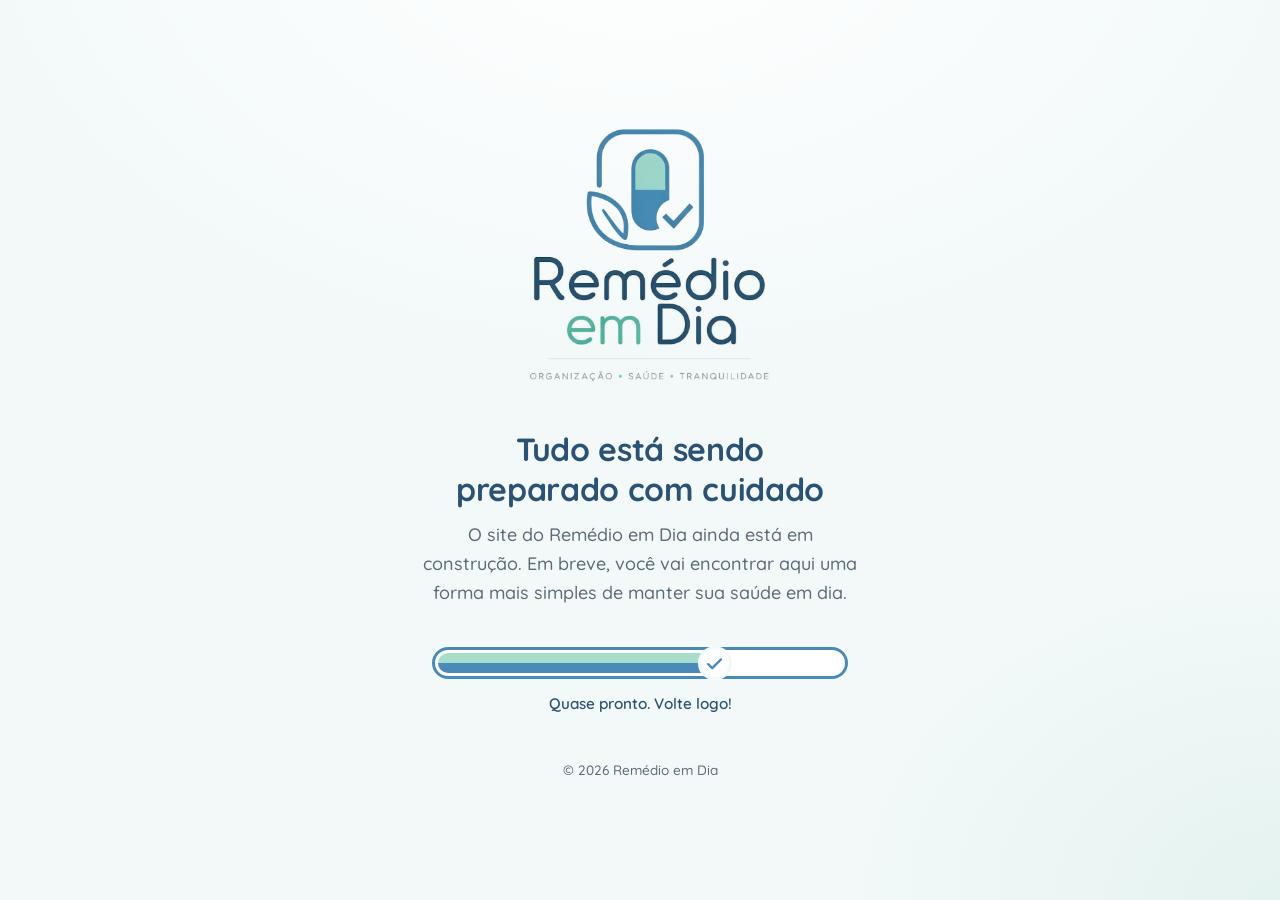
==== commit 27178fa3: "Under construction" ====
--- a/index.html
+++ b/index.html
@@ -1,1568 +1,148 @@
 <!DOCTYPE html>
-<html lang="pt-BR" class="scroll-smooth">
+<html lang="pt-BR">
 <head>
-  <meta charset="UTF-8">
-  <meta name="viewport" content="width=device-width, initial-scale=1.0">
-  <title>Remédio em Dia | Organização de Medicamentos e Rotina de Saúde</title>
-  <meta name="description" content="O Remédio em Dia ajuda você a organizar medicamentos, tratamentos e compromissos de saúde em um só lugar. Acompanhe horários, estoque e validade com praticidade e segurança." />
-  <meta name="robots" content="index, follow" />
-  <meta name="keywords" content="remédios, medicamentos, organização de medicamentos, lembrete de remédio, controle de remédios, saúde, tratamentos, calendário de medicamentos, relatórios de saúde, app de remédios" />
-  <link rel="canonical" href="https://www.remedioemdia.com/" />
+<meta charset="utf-8">
+<meta name="viewport" content="width=device-width, initial-scale=1">
+<title>Remédio em Dia | Em construção</title>
+<meta name="description" content="O Remédio em Dia está sendo preparado com cuidado. Volte em breve.">
+<link rel="icon" href="data:image/svg+xml,%3Csvg xmlns='http://www.w3.org/2000/svg' viewBox='0 0 100 100'%3E%3Ctext y='.9em' font-size='90'%3E%F0%9F%92%8A%3C/text%3E%3C/svg%3E">
+<link rel="preconnect" href="https://fonts.googleapis.com">
+<link rel="preconnect" href="https://fonts.gstatic.com" crossorigin>
+<link href="https://fonts.googleapis.com/css2?family=Quicksand:wght@500;600;700&display=swap" rel="stylesheet">
+<style>
+  :root {
+    --navy: #2b5273;
+    --blue: #4a8ab8;
+    --mint: #a8ddcb;
+    --green: #5bbfa0;
+    --slate: #5d6b78;
+    --bg: #f3f9f9;
+    --bg-edge: #e4f2f0;
+    font-family: "Quicksand", "Nunito", "Segoe UI", system-ui, sans-serif;
+  }
+  * { box-sizing: border-box; margin: 0; }
+  html, body { min-height: 100%; }
+  body {
+    color: var(--navy);
+    background:
+      radial-gradient(60rem 40rem at 50% -10%, #fff 0%, transparent 70%),
+      radial-gradient(40rem 30rem at 100% 100%, var(--bg-edge) 0%, transparent 70%),
+      var(--bg);
+    min-height: 100vh;
+    display: grid;
+    place-items: center;
+    padding: clamp(1.5rem, 5vw, 3rem) 1.25rem;
+    -webkit-font-smoothing: antialiased;
+  }
+  main {
+    width: 100%;
+    max-width: 34rem;
+    text-align: center;
+    display: flex;
+    flex-direction: column;
+    align-items: center;
+  }
+  .logo {
+    width: min(18rem, 70vw);
+    height: auto;
+    mix-blend-mode: multiply; /* funde o fundo branco do PNG com o fundo da página */
+  }
+  h1 {
+    margin-top: clamp(1.25rem, 4vw, 2rem);
+    font-size: clamp(1.5rem, 4.6vw, 2rem);
+    font-weight: 700;
+    line-height: 1.25;
+    letter-spacing: -0.01em;
+    text-wrap: balance;
+  }
+  p.lead {
+    margin-top: 0.75rem;
+    max-width: 28rem;
+    font-size: clamp(1rem, 2.8vw, 1.125rem);
+    font-weight: 500;
+    line-height: 1.6;
+    color: var(--slate);
+    text-wrap: balance;
+  }
 
-  <!-- Open Graph / Facebook -->
-  <meta property="og:title" content="Remédio em Dia | Organização de Medicamentos e Rotina de Saúde" />
-  <meta property="og:description" content="O Remédio em Dia ajuda você a organizar medicamentos, tratamentos e compromissos de saúde em um só lugar. Acompanhe horários, estoque e validade com praticidade e segurança." />
-  <meta property="og:type" content="website" />
-  <meta property="og:url" content="https://www.remedioemdia.com/" />
-  <meta property="og:site_name" content="Remédio em Dia" />
-  <meta property="og:locale" content="pt_BR" />
+  /* Cápsula de progresso: ecoa a cápsula do logo */
+  .progress { width: 100%; max-width: 26rem; margin-top: clamp(1.75rem, 5vw, 2.5rem); }
+  .capsule {
+    position: relative;
+    height: 2rem;
+    border: 3px solid var(--blue);
+    border-radius: 999px;
+    background: #fff;
+    padding: 3px;
+  }
+  .fill {
+    position: relative;
+    height: 100%;
+    width: 0;
+    border-radius: 999px;
+    background: linear-gradient(180deg, var(--mint) 0 50%, var(--blue) 50% 100%);
+    animation: fill 2.4s cubic-bezier(.22,.8,.24,1) .3s forwards;
+  }
+  .check {
+    position: absolute;
+    right: -3px; top: 50%;
+    width: 2.1rem; height: 2.1rem;
+    transform: translateY(-50%);
+    border-radius: 50%;
+    background: #fff;
+    border: 3px solid var(--bg);
+    display: grid; place-items: center;
+    opacity: 0;
+    animation: pop .4s ease 2.5s forwards;
+  }
+  .check svg { width: 1.2rem; height: 1.2rem; }
+  .status {
+    margin-top: 0.9rem;
+    font-size: 0.95rem;
+    font-weight: 600;
+    color: var(--navy);
+  }
+  footer {
+    margin-top: clamp(2rem, 6vw, 3rem);
+    font-size: 0.85rem;
+    font-weight: 500;
+    color: var(--slate);
+  }
+  .tagline { color: var(--green); font-weight: 700; }
 
-  <!-- Twitter Cards -->
-  <meta name="twitter:card" content="summary_large_image" />
-  <meta name="twitter:title" content="Remédio em Dia | Organização de Medicamentos e Rotina de Saúde" />
-  <meta name="twitter:description" content="O Remédio em Dia ajuda você a organizar medicamentos, tratamentos e compromissos de saúde em um só lugar. Acompanhe horários, estoque e validade com praticidade e segurança." />
+  @keyframes fill { to { width: 72%; } }
+  @keyframes pop { from { opacity: 0; transform: translateY(-50%) scale(.6); } to { opacity: 1; transform: translateY(-50%) scale(1); } }
 
-  <!-- Dados Estruturados JSON-LD -->
-  <script type="application/ld+json">
-    {
-      "@context": "https://schema.org",
-      "@graph": [
-        {
-          "@type": "WebSite",
-          "@id": "https://www.remedioemdia.com/#website",
-          "url": "https://www.remedioemdia.com/",
-          "name": "Remédio em Dia",
-          "description": "Organização de Medicamentos e Rotina de Saúde",
-          "inLanguage": "pt-BR"
-        },
-        {
-          "@type": "SoftwareApplication",
-          "name": "Remédio em Dia",
-          "applicationCategory": "HealthApplication",
-          "operatingSystem": "Web, Mobile, Desktop",
-          "url": "https://app.remedioemdia.com/",
-          "description": "Serviço digital criado para ajudar na organização da rotina de medicamentos, consultas, exames e cuidados com a saúde.",
-          "offers": {
-            "@type": "Offer",
-            "price": "0",
-            "priceCurrency": "BRL"
-          }
-        }
-      ]
-    }
-  </script>
-  
-  <style>
-    @font-face {
-      font-family: 'Inter';
-      font-style: normal;
-      font-weight: 400;
-      font-display: swap;
-      src: url('/assets/fonts/inter-400-normal.woff2') format('woff2');
-    }
-    @font-face {
-      font-family: 'Inter';
-      font-style: normal;
-      font-weight: 500;
-      font-display: swap;
-      src: url('/assets/fonts/inter-500-normal.woff2') format('woff2');
-    }
-    @font-face {
-      font-family: 'Inter';
-      font-style: normal;
-      font-weight: 600;
-      font-display: swap;
-      src: url('/assets/fonts/inter-600-normal.woff2') format('woff2');
-    }
-    @font-face {
-      font-family: 'Inter';
-      font-style: normal;
-      font-weight: 700;
-      font-display: swap;
-      src: url('/assets/fonts/inter-700-normal.woff2') format('woff2');
-    }
-    @font-face {
-      font-family: 'Plus Jakarta Sans';
-      font-style: normal;
-      font-weight: 500;
-      font-display: swap;
-      src: url('/assets/fonts/plus-jakarta-sans-500-normal.woff2') format('woff2');
-    }
-    @font-face {
-      font-family: 'Plus Jakarta Sans';
-      font-style: normal;
-      font-weight: 600;
-      font-display: swap;
-      src: url('/assets/fonts/plus-jakarta-sans-600-normal.woff2') format('woff2');
-    }
-    @font-face {
-      font-family: 'Plus Jakarta Sans';
-      font-style: normal;
-      font-weight: 700;
-      font-display: swap;
-      src: url('/assets/fonts/plus-jakarta-sans-700-normal.woff2') format('woff2');
-    }
-    @font-face {
-      font-family: 'Plus Jakarta Sans';
-      font-style: normal;
-      font-weight: 800;
-      font-display: swap;
-      src: url('/assets/fonts/plus-jakarta-sans-800-normal.woff2') format('woff2');
-    }
-
-    :focus-visible {
-      outline: 3px solid #0d9488;
-      outline-offset: 2px;
-    }
-    /* Ocultar barra de rolagem no simulador */
-    .no-scrollbar::-webkit-scrollbar,
-    .scrollbar-none::-webkit-scrollbar {
-      display: none;
-    }
-    .no-scrollbar,
-    .scrollbar-none {
-      -ms-overflow-style: none;  /* IE/Edge */
-      scrollbar-width: none;  /* Firefox */
-    }
-    @media (prefers-reduced-motion: reduce) {
-      * {
-        animation-duration: 0.01ms !important;
-        animation-iteration-count: 1 !important;
-        transition-duration: 0.01ms !important;
-        scroll-behavior: auto !important;
-      }
-    }
-  </style>
-  <style>
-/*! tailwindcss v4.3.3 | MIT License | https://tailwindcss.com */
-@layer properties{@supports (((-webkit-hyphens:none)) and (not (margin-trim:inline))) or ((-moz-orient:inline) and (not (color:rgb(from red r g b)))){*,:before,:after,::backdrop{--tw-translate-x:0;--tw-translate-y:0;--tw-translate-z:0;--tw-rotate-x:initial;--tw-rotate-y:initial;--tw-rotate-z:initial;--tw-skew-x:initial;--tw-skew-y:initial;--tw-space-y-reverse:0;--tw-border-style:solid;--tw-gradient-position:initial;--tw-gradient-from:#0000;--tw-gradient-via:#0000;--tw-gradient-to:#0000;--tw-gradient-stops:initial;--tw-gradient-via-stops:initial;--tw-gradient-from-position:0%;--tw-gradient-via-position:50%;--tw-gradient-to-position:100%;--tw-leading:initial;--tw-font-weight:initial;--tw-tracking:initial;--tw-shadow:0 0 #0000;--tw-shadow-color:initial;--tw-shadow-alpha:100%;--tw-inset-shadow:0 0 #0000;--tw-inset-shadow-color:initial;--tw-inset-shadow-alpha:100%;--tw-ring-color:initial;--tw-ring-shadow:0 0 #0000;--tw-inset-ring-color:initial;--tw-inset-ring-shadow:0 0 #0000;--tw-ring-inset:initial;--tw-ring-offset-width:0px;--tw-ring-offset-color:#fff;--tw-ring-offset-shadow:0 0 #0000;--tw-outline-style:solid;--tw-blur:initial;--tw-brightness:initial;--tw-contrast:initial;--tw-grayscale:initial;--tw-hue-rotate:initial;--tw-invert:initial;--tw-opacity:initial;--tw-saturate:initial;--tw-sepia:initial;--tw-drop-shadow:initial;--tw-drop-shadow-color:initial;--tw-drop-shadow-alpha:100%;--tw-drop-shadow-size:initial;--tw-backdrop-blur:initial;--tw-backdrop-brightness:initial;--tw-backdrop-contrast:initial;--tw-backdrop-grayscale:initial;--tw-backdrop-hue-rotate:initial;--tw-backdrop-invert:initial;--tw-backdrop-opacity:initial;--tw-backdrop-saturate:initial;--tw-backdrop-sepia:initial;--tw-duration:initial;--tw-ease:initial;--tw-scale-x:1;--tw-scale-y:1;--tw-scale-z:1}}}@font-face{font-family:Inter;font-style:normal;font-weight:400;font-display:swap;src:url(/assets/fonts/inter-400-normal.woff2)format("woff2")}@font-face{font-family:Inter;font-style:normal;font-weight:500;font-display:swap;src:url(/assets/fonts/inter-500-normal.woff2)format("woff2")}@font-face{font-family:Inter;font-style:normal;font-weight:600;font-display:swap;src:url(/assets/fonts/inter-600-normal.woff2)format("woff2")}@font-face{font-family:Inter;font-style:normal;font-weight:700;font-display:swap;src:url(/assets/fonts/inter-700-normal.woff2)format("woff2")}@font-face{font-family:Plus Jakarta Sans;font-style:normal;font-weight:500;font-display:swap;src:url(/assets/fonts/plus-jakarta-sans-500-normal.woff2)format("woff2")}@font-face{font-family:Plus Jakarta Sans;font-style:normal;font-weight:600;font-display:swap;src:url(/assets/fonts/plus-jakarta-sans-600-normal.woff2)format("woff2")}@font-face{font-family:Plus Jakarta Sans;font-style:normal;font-weight:700;font-display:swap;src:url(/assets/fonts/plus-jakarta-sans-700-normal.woff2)format("woff2")}@font-face{font-family:Plus Jakarta Sans;font-style:normal;font-weight:800;font-display:swap;src:url(/assets/fonts/plus-jakarta-sans-800-normal.woff2)format("woff2")}@layer theme{:root,:host{--font-sans:"Inter", sans-serif;--font-mono:ui-monospace, SFMono-Regular, Menlo, Monaco, Consolas, "Liberation Mono", "Courier New", monospace;--color-red-50:oklch(97.1% .013 17.38);--color-red-100:oklch(93.6% .032 17.717);--color-red-600:oklch(57.7% .245 27.325);--color-amber-50:oklch(98.7% .022 95.277);--color-amber-100:oklch(96.2% .059 95.617);--color-amber-200:oklch(92.4% .12 95.746);--color-amber-400:oklch(82.8% .189 84.429);--color-amber-500:oklch(76.9% .188 70.08);--color-amber-700:oklch(55.5% .163 48.998);--color-amber-800:oklch(47.3% .137 46.201);--color-teal-50:oklch(98.4% .014 180.72);--color-teal-100:oklch(95.3% .051 180.801);--color-teal-200:oklch(91% .096 180.426);--color-teal-300:oklch(85.5% .138 181.071);--color-teal-400:oklch(77.7% .152 181.912);--color-teal-500:oklch(70.4% .14 182.503);--color-teal-600:oklch(60% .118 184.704);--color-teal-700:oklch(51.1% .096 186.391);--color-teal-800:oklch(43.7% .078 188.216);--color-teal-900:oklch(38.6% .063 188.416);--color-teal-950:oklch(27.7% .046 192.524);--color-blue-50:oklch(97% .014 254.604);--color-blue-100:oklch(93.2% .032 255.585);--color-blue-400:oklch(70.7% .165 254.624);--color-blue-500:oklch(62.3% .214 259.815);--color-blue-600:oklch(54.6% .245 262.881);--color-purple-500:oklch(62.7% .265 303.9);--color-rose-50:oklch(96.9% .015 12.422);--color-rose-100:oklch(94.1% .03 12.58);--color-rose-500:oklch(64.5% .246 16.439);--color-rose-600:oklch(58.6% .253 17.585);--color-slate-50:oklch(98.4% .003 247.858);--color-slate-100:oklch(96.8% .007 247.896);--color-slate-200:oklch(92.9% .013 255.508);--color-slate-300:oklch(86.9% .022 252.894);--color-slate-400:oklch(70.4% .04 256.788);--color-slate-500:oklch(55.4% .046 257.417);--color-slate-600:oklch(44.6% .043 257.281);--color-slate-700:oklch(37.2% .044 257.287);--color-slate-800:oklch(27.9% .041 260.031);--color-slate-900:oklch(20.8% .042 265.755);--color-slate-950:oklch(12.9% .042 264.695);--color-black:#000;--color-white:#fff;--spacing:.25rem;--container-sm:24rem;--container-md:28rem;--container-lg:32rem;--container-xl:36rem;--container-2xl:42rem;--container-3xl:48rem;--container-4xl:56rem;--container-5xl:64rem;--container-6xl:72rem;--container-7xl:80rem;--text-xs:.75rem;--text-xs--line-height:calc(1 / .75);--text-sm:.875rem;--text-sm--line-height:calc(1.25 / .875);--text-base:1rem;--text-base--line-height:calc(1.5 / 1);--text-lg:1.125rem;--text-lg--line-height:calc(1.75 / 1.125);--text-xl:1.25rem;--text-xl--line-height:calc(1.75 / 1.25);--text-2xl:1.5rem;--text-2xl--line-height:calc(2 / 1.5);--text-3xl:1.875rem;--text-3xl--line-height:calc(2.25 / 1.875);--text-4xl:2.25rem;--text-4xl--line-height:calc(2.5 / 2.25);--text-5xl:3rem;--text-5xl--line-height:1;--text-6xl:3.75rem;--text-6xl--line-height:1;--font-weight-medium:500;--font-weight-semibold:600;--font-weight-bold:700;--font-weight-extrabold:800;--font-weight-black:900;--tracking-tight:-.025em;--tracking-wide:.025em;--tracking-wider:.05em;--tracking-widest:.1em;--leading-tight:1.25;--leading-snug:1.375;--leading-normal:1.5;--leading-relaxed:1.625;--radius-lg:.5rem;--radius-xl:.75rem;--radius-2xl:1rem;--radius-3xl:1.5rem;--ease-in:cubic-bezier(.4, 0, 1, 1);--ease-out:cubic-bezier(0, 0, .2, 1);--ease-in-out:cubic-bezier(.4, 0, .2, 1);--animate-pulse:pulse 2s cubic-bezier(.4, 0, .6, 1) infinite;--blur-xs:4px;--aspect-video:16 / 9;--default-transition-duration:.15s;--default-transition-timing-function:cubic-bezier(.4, 0, .2, 1);--default-font-family:var(--font-sans);--default-mono-font-family:var(--font-mono);--font-display:"Plus Jakarta Sans", sans-serif}}@layer base{*,:after,:before,::backdrop{box-sizing:border-box;border:0 solid;margin:0;padding:0}::file-selector-button{box-sizing:border-box;border:0 solid;margin:0;padding:0}html,:host{-webkit-text-size-adjust:100%;tab-size:4;line-height:1.5;font-family:var(--default-font-family,-apple-system, BlinkMacSystemFont, "Segoe UI", Roboto, "Helvetica Neue", "Noto Sans", Arial, sans-serif, "Apple Color Emoji", "Segoe UI Emoji", "Segoe UI Symbol", "Noto Color Emoji");font-feature-settings:var(--default-font-feature-settings,normal);font-variation-settings:var(--default-font-variation-settings,normal);-webkit-tap-highlight-color:transparent}hr{height:0;color:inherit;border-top-width:1px}abbr:where([title]){-webkit-text-decoration:underline dotted;text-decoration:underline dotted}h1,h2,h3,h4,h5,h6{font-size:inherit;font-weight:inherit}a{color:inherit;-webkit-text-decoration:inherit;-webkit-text-decoration:inherit;-webkit-text-decoration:inherit;text-decoration:inherit}b,strong{font-weight:bolder}code,kbd,samp,pre{font-family:var(--default-mono-font-family,ui-monospace, SFMono-Regular, Menlo, Monaco, Consolas, "Liberation Mono", "Courier New", monospace);font-feature-settings:var(--default-mono-font-feature-settings,normal);font-variation-settings:var(--default-mono-font-variation-settings,normal);font-size:1em}small{font-size:80%}sub,sup{vertical-align:baseline;font-size:75%;line-height:0;position:relative}sub{bottom:-.25em}sup{top:-.5em}table{text-indent:0;border-color:inherit;border-collapse:collapse}:-moz-focusring:where(:not(iframe)){outline:auto}progress{vertical-align:baseline}summary{display:list-item}ol,ul,menu{list-style:none}img,svg,video,canvas,audio,iframe,embed,object{vertical-align:middle;display:block}img,video{max-width:100%;height:auto}button,input,select,optgroup,textarea{font:inherit;font-feature-settings:inherit;font-variation-settings:inherit;letter-spacing:inherit;color:inherit;opacity:1;background-color:#0000;border-radius:0}::file-selector-button{font:inherit;font-feature-settings:inherit;font-variation-settings:inherit;letter-spacing:inherit;color:inherit;opacity:1;background-color:#0000;border-radius:0}:where(select:is([multiple],[size])) optgroup{font-weight:bolder}:where(select:is([multiple],[size])) optgroup option{padding-inline-start:20px}::file-selector-button{margin-inline-end:4px}::placeholder{opacity:1}@supports (not ((-webkit-appearance:-apple-pay-button))) or (contain-intrinsic-size:1px){::placeholder{color:currentColor}@supports (color:color-mix(in lab, red, red)){::placeholder{color:color-mix(in oklab, currentcolor 50%, transparent)}}}textarea{resize:vertical}::-webkit-search-decoration{-webkit-appearance:none}::-webkit-date-and-time-value{min-height:1lh;text-align:inherit}::-webkit-datetime-edit{display:inline-flex}::-webkit-datetime-edit-fields-wrapper{padding:0}::-webkit-datetime-edit{padding-block:0}::-webkit-datetime-edit-year-field{padding-block:0}::-webkit-datetime-edit-month-field{padding-block:0}::-webkit-datetime-edit-day-field{padding-block:0}::-webkit-datetime-edit-hour-field{padding-block:0}::-webkit-datetime-edit-minute-field{padding-block:0}::-webkit-datetime-edit-second-field{padding-block:0}::-webkit-datetime-edit-millisecond-field{padding-block:0}::-webkit-datetime-edit-meridiem-field{padding-block:0}::-webkit-calendar-picker-indicator{line-height:1}:-moz-ui-invalid{box-shadow:none}button,input:where([type=button],[type=reset],[type=submit]){appearance:button}::file-selector-button{appearance:button}::-webkit-inner-spin-button{height:auto}::-webkit-outer-spin-button{height:auto}[hidden]:where(:not([hidden=until-found])){display:none!important}}@layer components;@layer utilities{.pointer-events-none{pointer-events:none}.visible{visibility:visible}.absolute{position:absolute}.fixed{position:fixed}.relative{position:relative}.static{position:static}.inset-0{inset:0}.inset-x-0{inset-inline:0}.inset-x-4{inset-inline:calc(var(--spacing) * 4)}.-top-3{top:calc(var(--spacing) * -3)}.-top-5{top:calc(var(--spacing) * -5)}.top-0{top:0}.top-1\/2{top:50%}.top-2{top:calc(var(--spacing) * 2)}.top-3{top:calc(var(--spacing) * 3)}.top-4{top:calc(var(--spacing) * 4)}.right-3{right:calc(var(--spacing) * 3)}.right-4{right:calc(var(--spacing) * 4)}.right-6{right:calc(var(--spacing) * 6)}.bottom-0{bottom:0}.bottom-3{bottom:calc(var(--spacing) * 3)}.bottom-16{bottom:calc(var(--spacing) * 16)}.left-3{left:calc(var(--spacing) * 3)}.left-3\.5{left:calc(var(--spacing) * 3.5)}.left-6{left:calc(var(--spacing) * 6)}.z-10{z-index:10}.z-20{z-index:20}.z-30{z-index:30}.z-40{z-index:40}.z-50{z-index:50}.container{width:100%}@media (min-width:40rem){.container{max-width:40rem}}@media (min-width:48rem){.container{max-width:48rem}}@media (min-width:64rem){.container{max-width:64rem}}@media (min-width:80rem){.container{max-width:80rem}}@media (min-width:96rem){.container{max-width:96rem}}.mx-4{margin-inline:calc(var(--spacing) * 4)}.mx-auto{margin-inline:auto}.my-6{margin-block:calc(var(--spacing) * 6)}.my-10{margin-block:calc(var(--spacing) * 10)}.mt-0\.5{margin-top:calc(var(--spacing) * .5)}.mt-1{margin-top:var(--spacing)}.mt-2{margin-top:calc(var(--spacing) * 2)}.mt-3{margin-top:calc(var(--spacing) * 3)}.mt-3\.5{margin-top:calc(var(--spacing) * 3.5)}.mt-4{margin-top:calc(var(--spacing) * 4)}.mt-5{margin-top:calc(var(--spacing) * 5)}.mt-6{margin-top:calc(var(--spacing) * 6)}.mt-8{margin-top:calc(var(--spacing) * 8)}.mt-10{margin-top:calc(var(--spacing) * 10)}.mt-12{margin-top:calc(var(--spacing) * 12)}.mt-16{margin-top:calc(var(--spacing) * 16)}.mt-auto{margin-top:auto}.mr-1{margin-right:var(--spacing)}.mb-0\.5{margin-bottom:calc(var(--spacing) * .5)}.mb-1{margin-bottom:var(--spacing)}.mb-2{margin-bottom:calc(var(--spacing) * 2)}.mb-2\.5{margin-bottom:calc(var(--spacing) * 2.5)}.mb-3{margin-bottom:calc(var(--spacing) * 3)}.mb-3\.5{margin-bottom:calc(var(--spacing) * 3.5)}.mb-4{margin-bottom:calc(var(--spacing) * 4)}.mb-8{margin-bottom:calc(var(--spacing) * 8)}.mb-12{margin-bottom:calc(var(--spacing) * 12)}.mb-14{margin-bottom:calc(var(--spacing) * 14)}.mb-16{margin-bottom:calc(var(--spacing) * 16)}.ml-0\.5{margin-left:calc(var(--spacing) * .5)}.ml-1{margin-left:var(--spacing)}.ml-10\.5{margin-left:calc(var(--spacing) * 10.5)}.line-clamp-1{-webkit-line-clamp:1;-webkit-box-orient:vertical;display:-webkit-box;overflow:hidden}.line-clamp-2{-webkit-line-clamp:2;-webkit-box-orient:vertical;display:-webkit-box;overflow:hidden}.block{display:block}.contents{display:contents}.flex{display:flex}.grid{display:grid}.hidden{display:none}.inline{display:inline}.inline-block{display:inline-block}.inline-flex{display:inline-flex}.aspect-\[9\/16\]{aspect-ratio:9/16}.aspect-video{aspect-ratio:var(--aspect-video)}.h-2\.5{height:calc(var(--spacing) * 2.5)}.h-3{height:calc(var(--spacing) * 3)}.h-3\.5{height:calc(var(--spacing) * 3.5)}.h-4{height:calc(var(--spacing) * 4)}.h-5{height:calc(var(--spacing) * 5)}.h-6{height:calc(var(--spacing) * 6)}.h-7{height:calc(var(--spacing) * 7)}.h-8{height:calc(var(--spacing) * 8)}.h-10{height:calc(var(--spacing) * 10)}.h-12{height:calc(var(--spacing) * 12)}.h-14{height:calc(var(--spacing) * 14)}.h-16{height:calc(var(--spacing) * 16)}.h-24{height:calc(var(--spacing) * 24)}.h-\[560px\]{height:560px}.h-full{height:100%}.max-h-60{max-height:calc(var(--spacing) * 60)}.min-h-screen{min-height:100vh}.w-0\.5{width:calc(var(--spacing) * .5)}.w-2\.5{width:calc(var(--spacing) * 2.5)}.w-3{width:calc(var(--spacing) * 3)}.w-3\.5{width:calc(var(--spacing) * 3.5)}.w-4{width:calc(var(--spacing) * 4)}.w-5{width:calc(var(--spacing) * 5)}.w-6{width:calc(var(--spacing) * 6)}.w-7{width:calc(var(--spacing) * 7)}.w-8{width:calc(var(--spacing) * 8)}.w-10{width:calc(var(--spacing) * 10)}.w-12{width:calc(var(--spacing) * 12)}.w-14{width:calc(var(--spacing) * 14)}.w-16{width:calc(var(--spacing) * 16)}.w-24{width:calc(var(--spacing) * 24)}.w-28{width:calc(var(--spacing) * 28)}.w-auto{width:auto}.w-full{width:100%}.w-px{width:1px}.max-w-2xl{max-width:var(--container-2xl)}.max-w-3xl{max-width:var(--container-3xl)}.max-w-4xl{max-width:var(--container-4xl)}.max-w-5xl{max-width:var(--container-5xl)}.max-w-6xl{max-width:var(--container-6xl)}.max-w-7xl{max-width:var(--container-7xl)}.max-w-\[320px\]{max-width:320px}.max-w-\[340px\]{max-width:340px}.max-w-lg{max-width:var(--container-lg)}.max-w-md{max-width:var(--container-md)}.max-w-sm{max-width:var(--container-sm)}.max-w-xl{max-width:var(--container-xl)}.min-w-0{min-width:0}.min-w-\[32px\]{min-width:32px}.flex-1{flex:1}.flex-shrink-0,.shrink-0{flex-shrink:0}.-translate-y-1\/2{--tw-translate-y:calc(calc(1 / 2 * 100%) * -1);translate:var(--tw-translate-x) var(--tw-translate-y)}.scale-\[0\.98\]{scale:.98}.-rotate-90{rotate:-90deg}.rotate-90{rotate:90deg}.rotate-270{rotate:270deg}.transform{transform:var(--tw-rotate-x,) var(--tw-rotate-y,) var(--tw-rotate-z,) var(--tw-skew-x,) var(--tw-skew-y,)}.animate-pulse{animation:var(--animate-pulse)}.cursor-not-allowed{cursor:not-allowed}.cursor-pointer{cursor:pointer}.resize{resize:both}.scroll-mt-20{scroll-margin-top:calc(var(--spacing) * 20)}.scrollbar-none{scrollbar-width:none}.scrollbar-thin{scrollbar-width:thin}.list-inside{list-style-position:inside}.list-disc{list-style-type:disc}.grid-cols-1{grid-template-columns:repeat(1,minmax(0,1fr))}.grid-cols-3{grid-template-columns:repeat(3,minmax(0,1fr))}.flex-col{flex-direction:column}.flex-wrap{flex-wrap:wrap}.items-baseline{align-items:baseline}.items-center{align-items:center}.items-start{align-items:flex-start}.items-stretch{align-items:stretch}.justify-between{justify-content:space-between}.justify-center{justify-content:center}.gap-1{gap:var(--spacing)}.gap-1\.5{gap:calc(var(--spacing) * 1.5)}.gap-2{gap:calc(var(--spacing) * 2)}.gap-2\.5{gap:calc(var(--spacing) * 2.5)}.gap-3{gap:calc(var(--spacing) * 3)}.gap-3\.5{gap:calc(var(--spacing) * 3.5)}.gap-4{gap:calc(var(--spacing) * 4)}.gap-6{gap:calc(var(--spacing) * 6)}.gap-8{gap:calc(var(--spacing) * 8)}:where(.space-y-1>:not(:last-child)){--tw-space-y-reverse:0;margin-block-start:calc(var(--spacing) * var(--tw-space-y-reverse));margin-block-end:calc(var(--spacing) * calc(1 - var(--tw-space-y-reverse)))}:where(.space-y-1\.5>:not(:last-child)){--tw-space-y-reverse:0;margin-block-start:calc(calc(var(--spacing) * 1.5) * var(--tw-space-y-reverse));margin-block-end:calc(calc(var(--spacing) * 1.5) * calc(1 - var(--tw-space-y-reverse)))}:where(.space-y-2>:not(:last-child)){--tw-space-y-reverse:0;margin-block-start:calc(calc(var(--spacing) * 2) * var(--tw-space-y-reverse));margin-block-end:calc(calc(var(--spacing) * 2) * calc(1 - var(--tw-space-y-reverse)))}:where(.space-y-2\.5>:not(:last-child)){--tw-space-y-reverse:0;margin-block-start:calc(calc(var(--spacing) * 2.5) * var(--tw-space-y-reverse));margin-block-end:calc(calc(var(--spacing) * 2.5) * calc(1 - var(--tw-space-y-reverse)))}:where(.space-y-3>:not(:last-child)){--tw-space-y-reverse:0;margin-block-start:calc(calc(var(--spacing) * 3) * var(--tw-space-y-reverse));margin-block-end:calc(calc(var(--spacing) * 3) * calc(1 - var(--tw-space-y-reverse)))}:where(.space-y-3\.5>:not(:last-child)){--tw-space-y-reverse:0;margin-block-start:calc(calc(var(--spacing) * 3.5) * var(--tw-space-y-reverse));margin-block-end:calc(calc(var(--spacing) * 3.5) * calc(1 - var(--tw-space-y-reverse)))}:where(.space-y-4>:not(:last-child)){--tw-space-y-reverse:0;margin-block-start:calc(calc(var(--spacing) * 4) * var(--tw-space-y-reverse));margin-block-end:calc(calc(var(--spacing) * 4) * calc(1 - var(--tw-space-y-reverse)))}:where(.space-y-6>:not(:last-child)){--tw-space-y-reverse:0;margin-block-start:calc(calc(var(--spacing) * 6) * var(--tw-space-y-reverse));margin-block-end:calc(calc(var(--spacing) * 6) * calc(1 - var(--tw-space-y-reverse)))}:where(.space-y-8>:not(:last-child)){--tw-space-y-reverse:0;margin-block-start:calc(calc(var(--spacing) * 8) * var(--tw-space-y-reverse));margin-block-end:calc(calc(var(--spacing) * 8) * calc(1 - var(--tw-space-y-reverse)))}:where(.space-y-10>:not(:last-child)){--tw-space-y-reverse:0;margin-block-start:calc(calc(var(--spacing) * 10) * var(--tw-space-y-reverse));margin-block-end:calc(calc(var(--spacing) * 10) * calc(1 - var(--tw-space-y-reverse)))}.truncate{text-overflow:ellipsis;white-space:nowrap;overflow:hidden}.overflow-hidden{overflow:hidden}.overflow-y-auto{overflow-y:auto}.scroll-smooth{scroll-behavior:smooth}.rounded{border-radius:.25rem}.rounded-2xl{border-radius:var(--radius-2xl)}.rounded-3xl{border-radius:var(--radius-3xl)}.rounded-\[2\.5rem\]{border-radius:2.5rem}.rounded-\[36px\]{border-radius:36px}.rounded-full{border-radius:3.40282e38px}.rounded-lg{border-radius:var(--radius-lg)}.rounded-xl{border-radius:var(--radius-xl)}.rounded-b-xl{border-bottom-right-radius:var(--radius-xl);border-bottom-left-radius:var(--radius-xl)}.border{border-style:var(--tw-border-style);border-width:1px}.border-0{border-style:var(--tw-border-style);border-width:0}.border-2{border-style:var(--tw-border-style);border-width:2px}.border-4{border-style:var(--tw-border-style);border-width:4px}.border-\[10px\]{border-style:var(--tw-border-style);border-width:10px}.border-x{border-inline-style:var(--tw-border-style);border-inline-width:1px}.border-y{border-block-style:var(--tw-border-style);border-block-width:1px}.border-t{border-top-style:var(--tw-border-style);border-top-width:1px}.border-b{border-bottom-style:var(--tw-border-style);border-bottom-width:1px}.border-l-0{border-left-style:var(--tw-border-style);border-left-width:0}.border-dashed{--tw-border-style:dashed;border-style:dashed}.border-\[\#E9D5FF\]{border-color:#e9d5ff}.border-\[\#EDF2F7\]{border-color:#edf2f7}.border-amber-100{border-color:var(--color-amber-100)}.border-amber-200{border-color:var(--color-amber-200)}.border-amber-400{border-color:var(--color-amber-400)}.border-blue-100{border-color:var(--color-blue-100)}.border-blue-400{border-color:var(--color-blue-400)}.border-red-100{border-color:var(--color-red-100)}.border-rose-100\/30{border-color:#ffe4e64d}@supports (color:color-mix(in lab, red, red)){.border-rose-100\/30{border-color:color-mix(in oklab, var(--color-rose-100) 30%, transparent)}}.border-slate-50{border-color:var(--color-slate-50)}.border-slate-100{border-color:var(--color-slate-100)}.border-slate-200{border-color:var(--color-slate-200)}.border-slate-200\/80{border-color:#e2e8f0cc}@supports (color:color-mix(in lab, red, red)){.border-slate-200\/80{border-color:color-mix(in oklab, var(--color-slate-200) 80%, transparent)}}.border-slate-300{border-color:var(--color-slate-300)}.border-slate-700{border-color:var(--color-slate-700)}.border-slate-800{border-color:var(--color-slate-800)}.border-slate-800\/60{border-color:#1d293d99}@supports (color:color-mix(in lab, red, red)){.border-slate-800\/60{border-color:color-mix(in oklab, var(--color-slate-800) 60%, transparent)}}.border-slate-800\/80{border-color:#1d293dcc}@supports (color:color-mix(in lab, red, red)){.border-slate-800\/80{border-color:color-mix(in oklab, var(--color-slate-800) 80%, transparent)}}.border-teal-100{border-color:var(--color-teal-100)}.border-teal-100\/30{border-color:#cbfbf14d}@supports (color:color-mix(in lab, red, red)){.border-teal-100\/30{border-color:color-mix(in oklab, var(--color-teal-100) 30%, transparent)}}.border-teal-100\/35{border-color:#cbfbf159}@supports (color:color-mix(in lab, red, red)){.border-teal-100\/35{border-color:color-mix(in oklab, var(--color-teal-100) 35%, transparent)}}.border-teal-100\/50{border-color:#cbfbf180}@supports (color:color-mix(in lab, red, red)){.border-teal-100\/50{border-color:color-mix(in oklab, var(--color-teal-100) 50%, transparent)}}.border-teal-200{border-color:var(--color-teal-200)}.border-teal-200\/60{border-color:#96f7e499}@supports (color:color-mix(in lab, red, red)){.border-teal-200\/60{border-color:color-mix(in oklab, var(--color-teal-200) 60%, transparent)}}.border-teal-500{border-color:var(--color-teal-500)}.border-teal-500\/40{border-color:#00baa766}@supports (color:color-mix(in lab, red, red)){.border-teal-500\/40{border-color:color-mix(in oklab, var(--color-teal-500) 40%, transparent)}}.border-teal-600{border-color:var(--color-teal-600)}.border-teal-800{border-color:var(--color-teal-800)}.border-white\/10{border-color:#ffffff1a}@supports (color:color-mix(in lab, red, red)){.border-white\/10{border-color:color-mix(in oklab, var(--color-white) 10%, transparent)}}.border-white\/20{border-color:#fff3}@supports (color:color-mix(in lab, red, red)){.border-white\/20{border-color:color-mix(in oklab, var(--color-white) 20%, transparent)}}.bg-\[\#3B82F6\]{background-color:#3b82f6}.bg-\[\#EFF6FF\]{background-color:#eff6ff}.bg-\[\#F4F7F9\]{background-color:#f4f7f9}.bg-\[\#F8FAFC\]{background-color:#f8fafc}.bg-\[\#FAF5FF\]{background-color:#faf5ff}.bg-amber-50{background-color:var(--color-amber-50)}.bg-amber-500{background-color:var(--color-amber-500)}.bg-black{background-color:var(--color-black)}.bg-blue-50\/50{background-color:#eff6ff80}@supports (color:color-mix(in lab, red, red)){.bg-blue-50\/50{background-color:color-mix(in oklab, var(--color-blue-50) 50%, transparent)}}.bg-blue-500{background-color:var(--color-blue-500)}.bg-red-50\/50{background-color:#fef2f280}@supports (color:color-mix(in lab, red, red)){.bg-red-50\/50{background-color:color-mix(in oklab, var(--color-red-50) 50%, transparent)}}.bg-rose-50{background-color:var(--color-rose-50)}.bg-slate-50{background-color:var(--color-slate-50)}.bg-slate-50\/35{background-color:#f8fafc59}@supports (color:color-mix(in lab, red, red)){.bg-slate-50\/35{background-color:color-mix(in oklab, var(--color-slate-50) 35%, transparent)}}.bg-slate-50\/50{background-color:#f8fafc80}@supports (color:color-mix(in lab, red, red)){.bg-slate-50\/50{background-color:color-mix(in oklab, var(--color-slate-50) 50%, transparent)}}.bg-slate-50\/60{background-color:#f8fafc99}@supports (color:color-mix(in lab, red, red)){.bg-slate-50\/60{background-color:color-mix(in oklab, var(--color-slate-50) 60%, transparent)}}.bg-slate-100{background-color:var(--color-slate-100)}.bg-slate-100\/40{background-color:#f1f5f966}@supports (color:color-mix(in lab, red, red)){.bg-slate-100\/40{background-color:color-mix(in oklab, var(--color-slate-100) 40%, transparent)}}.bg-slate-100\/50{background-color:#f1f5f980}@supports (color:color-mix(in lab, red, red)){.bg-slate-100\/50{background-color:color-mix(in oklab, var(--color-slate-100) 50%, transparent)}}.bg-slate-200{background-color:var(--color-slate-200)}.bg-slate-300{background-color:var(--color-slate-300)}.bg-slate-800{background-color:var(--color-slate-800)}.bg-slate-800\/80{background-color:#1d293dcc}@supports (color:color-mix(in lab, red, red)){.bg-slate-800\/80{background-color:color-mix(in oklab, var(--color-slate-800) 80%, transparent)}}.bg-slate-900{background-color:var(--color-slate-900)}.bg-slate-900\/60{background-color:#0f172b99}@supports (color:color-mix(in lab, red, red)){.bg-slate-900\/60{background-color:color-mix(in oklab, var(--color-slate-900) 60%, transparent)}}.bg-slate-900\/85{background-color:#0f172bd9}@supports (color:color-mix(in lab, red, red)){.bg-slate-900\/85{background-color:color-mix(in oklab, var(--color-slate-900) 85%, transparent)}}.bg-slate-900\/90{background-color:#0f172be6}@supports (color:color-mix(in lab, red, red)){.bg-slate-900\/90{background-color:color-mix(in oklab, var(--color-slate-900) 90%, transparent)}}.bg-slate-950{background-color:var(--color-slate-950)}.bg-slate-950\/70{background-color:#020618b3}@supports (color:color-mix(in lab, red, red)){.bg-slate-950\/70{background-color:color-mix(in oklab, var(--color-slate-950) 70%, transparent)}}.bg-slate-950\/80{background-color:#020618cc}@supports (color:color-mix(in lab, red, red)){.bg-slate-950\/80{background-color:color-mix(in oklab, var(--color-slate-950) 80%, transparent)}}.bg-teal-50{background-color:var(--color-teal-50)}.bg-teal-50\/20{background-color:#f0fdfa33}@supports (color:color-mix(in lab, red, red)){.bg-teal-50\/20{background-color:color-mix(in oklab, var(--color-teal-50) 20%, transparent)}}.bg-teal-50\/50{background-color:#f0fdfa80}@supports (color:color-mix(in lab, red, red)){.bg-teal-50\/50{background-color:color-mix(in oklab, var(--color-teal-50) 50%, transparent)}}.bg-teal-100{background-color:var(--color-teal-100)}.bg-teal-400{background-color:var(--color-teal-400)}.bg-teal-500{background-color:var(--color-teal-500)}.bg-teal-600{background-color:var(--color-teal-600)}.bg-teal-600\/90{background-color:#009588e6}@supports (color:color-mix(in lab, red, red)){.bg-teal-600\/90{background-color:color-mix(in oklab, var(--color-teal-600) 90%, transparent)}}.bg-teal-800{background-color:var(--color-teal-800)}.bg-teal-900{background-color:var(--color-teal-900)}.bg-teal-950{background-color:var(--color-teal-950)}.bg-transparent{background-color:#0000}.bg-white{background-color:var(--color-white)}.bg-gradient-to-br{--tw-gradient-position:to bottom right in oklab;background-image:linear-gradient(var(--tw-gradient-stops))}.bg-gradient-to-t{--tw-gradient-position:to top in oklab;background-image:linear-gradient(var(--tw-gradient-stops))}.from-slate-900{--tw-gradient-from:var(--color-slate-900);--tw-gradient-stops:var(--tw-gradient-via-stops,var(--tw-gradient-position), var(--tw-gradient-from) var(--tw-gradient-from-position), var(--tw-gradient-to) var(--tw-gradient-to-position))}.from-slate-950\/80{--tw-gradient-from:#020618cc}@supports (color:color-mix(in lab, red, red)){.from-slate-950\/80{--tw-gradient-from:color-mix(in oklab, var(--color-slate-950) 80%, transparent)}}.from-slate-950\/80{--tw-gradient-stops:var(--tw-gradient-via-stops,var(--tw-gradient-position), var(--tw-gradient-from) var(--tw-gradient-from-position), var(--tw-gradient-to) var(--tw-gradient-to-position))}.via-slate-900{--tw-gradient-via:var(--color-slate-900);--tw-gradient-via-stops:var(--tw-gradient-position), var(--tw-gradient-from) var(--tw-gradient-from-position), var(--tw-gradient-via) var(--tw-gradient-via-position), var(--tw-gradient-to) var(--tw-gradient-to-position);--tw-gradient-stops:var(--tw-gradient-via-stops)}.via-transparent{--tw-gradient-via:transparent;--tw-gradient-via-stops:var(--tw-gradient-position), var(--tw-gradient-from) var(--tw-gradient-from-position), var(--tw-gradient-via) var(--tw-gradient-via-position), var(--tw-gradient-to) var(--tw-gradient-to-position);--tw-gradient-stops:var(--tw-gradient-via-stops)}.to-slate-800{--tw-gradient-to:var(--color-slate-800);--tw-gradient-stops:var(--tw-gradient-via-stops,var(--tw-gradient-position), var(--tw-gradient-from) var(--tw-gradient-from-position), var(--tw-gradient-to) var(--tw-gradient-to-position))}.to-slate-950\/50{--tw-gradient-to:#02061880}@supports (color:color-mix(in lab, red, red)){.to-slate-950\/50{--tw-gradient-to:color-mix(in oklab, var(--color-slate-950) 50%, transparent)}}.to-slate-950\/50{--tw-gradient-stops:var(--tw-gradient-via-stops,var(--tw-gradient-position), var(--tw-gradient-from) var(--tw-gradient-from-position), var(--tw-gradient-to) var(--tw-gradient-to-position))}.fill-amber-100{fill:var(--color-amber-100)}.fill-current{fill:currentColor}.fill-teal-100{fill:var(--color-teal-100)}.fill-white{fill:var(--color-white)}.stroke-\[3\]{stroke-width:3px}.object-contain{object-fit:contain}.object-cover{object-fit:cover}.p-1{padding:var(--spacing)}.p-1\.5{padding:calc(var(--spacing) * 1.5)}.p-2{padding:calc(var(--spacing) * 2)}.p-2\.5{padding:calc(var(--spacing) * 2.5)}.p-3{padding:calc(var(--spacing) * 3)}.p-4{padding:calc(var(--spacing) * 4)}.p-5{padding:calc(var(--spacing) * 5)}.p-6{padding:calc(var(--spacing) * 6)}.p-8{padding:calc(var(--spacing) * 8)}.px-1{padding-inline:var(--spacing)}.px-1\.5{padding-inline:calc(var(--spacing) * 1.5)}.px-2{padding-inline:calc(var(--spacing) * 2)}.px-2\.5{padding-inline:calc(var(--spacing) * 2.5)}.px-3{padding-inline:calc(var(--spacing) * 3)}.px-3\.5{padding-inline:calc(var(--spacing) * 3.5)}.px-4{padding-inline:calc(var(--spacing) * 4)}.px-6{padding-inline:calc(var(--spacing) * 6)}.px-8{padding-inline:calc(var(--spacing) * 8)}.py-0\.5{padding-block:calc(var(--spacing) * .5)}.py-1{padding-block:var(--spacing)}.py-1\.5{padding-block:calc(var(--spacing) * 1.5)}.py-2{padding-block:calc(var(--spacing) * 2)}.py-2\.5{padding-block:calc(var(--spacing) * 2.5)}.py-3{padding-block:calc(var(--spacing) * 3)}.py-4{padding-block:calc(var(--spacing) * 4)}.py-6{padding-block:calc(var(--spacing) * 6)}.py-10{padding-block:calc(var(--spacing) * 10)}.py-12{padding-block:calc(var(--spacing) * 12)}.py-16{padding-block:calc(var(--spacing) * 16)}.py-20{padding-block:calc(var(--spacing) * 20)}.pt-1{padding-top:var(--spacing)}.pt-2{padding-top:calc(var(--spacing) * 2)}.pt-3{padding-top:calc(var(--spacing) * 3)}.pt-3\.5{padding-top:calc(var(--spacing) * 3.5)}.pt-4{padding-top:calc(var(--spacing) * 4)}.pt-6{padding-top:calc(var(--spacing) * 6)}.pt-7{padding-top:calc(var(--spacing) * 7)}.pt-8{padding-top:calc(var(--spacing) * 8)}.pr-1{padding-right:var(--spacing)}.pr-9{padding-right:calc(var(--spacing) * 9)}.pb-4{padding-bottom:calc(var(--spacing) * 4)}.pb-16{padding-bottom:calc(var(--spacing) * 16)}.pl-0{padding-left:0}.pl-2{padding-left:calc(var(--spacing) * 2)}.pl-10{padding-left:calc(var(--spacing) * 10)}.text-center{text-align:center}.text-left{text-align:left}.font-display{font-family:var(--font-display)}.font-sans{font-family:var(--font-sans)}.text-2xl{font-size:var(--text-2xl);line-height:var(--tw-leading,var(--text-2xl--line-height))}.text-3xl{font-size:var(--text-3xl);line-height:var(--tw-leading,var(--text-3xl--line-height))}.text-4xl{font-size:var(--text-4xl);line-height:var(--tw-leading,var(--text-4xl--line-height))}.text-base{font-size:var(--text-base);line-height:var(--tw-leading,var(--text-base--line-height))}.text-lg{font-size:var(--text-lg);line-height:var(--tw-leading,var(--text-lg--line-height))}.text-sm{font-size:var(--text-sm);line-height:var(--tw-leading,var(--text-sm--line-height))}.text-xl{font-size:var(--text-xl);line-height:var(--tw-leading,var(--text-xl--line-height))}.text-xs{font-size:var(--text-xs);line-height:var(--tw-leading,var(--text-xs--line-height))}.text-\[7px\]{font-size:7px}.text-\[8px\]{font-size:8px}.text-\[9px\]{font-size:9px}.text-\[10px\]{font-size:10px}.text-\[11px\]{font-size:11px}.leading-none{--tw-leading:1;line-height:1}.leading-normal{--tw-leading:var(--leading-normal);line-height:var(--leading-normal)}.leading-relaxed{--tw-leading:var(--leading-relaxed);line-height:var(--leading-relaxed)}.leading-snug{--tw-leading:var(--leading-snug);line-height:var(--leading-snug)}.leading-tight{--tw-leading:var(--leading-tight);line-height:var(--leading-tight)}.font-black{--tw-font-weight:var(--font-weight-black);font-weight:var(--font-weight-black)}.font-bold{--tw-font-weight:var(--font-weight-bold);font-weight:var(--font-weight-bold)}.font-extrabold{--tw-font-weight:var(--font-weight-extrabold);font-weight:var(--font-weight-extrabold)}.font-medium{--tw-font-weight:var(--font-weight-medium);font-weight:var(--font-weight-medium)}.font-semibold{--tw-font-weight:var(--font-weight-semibold);font-weight:var(--font-weight-semibold)}.tracking-tight{--tw-tracking:var(--tracking-tight);letter-spacing:var(--tracking-tight)}.tracking-wide{--tw-tracking:var(--tracking-wide);letter-spacing:var(--tracking-wide)}.tracking-wider{--tw-tracking:var(--tracking-wider);letter-spacing:var(--tracking-wider)}.tracking-widest{--tw-tracking:var(--tracking-widest);letter-spacing:var(--tracking-widest)}.break-all{word-break:break-all}.whitespace-nowrap{white-space:nowrap}.whitespace-pre-line{white-space:pre-line}.text-\[\#3B82F6\]{color:#3b82f6}.text-\[\#7E22CE\]{color:#7e22ce}.text-\[\#10B981\]{color:#10b981}.text-\[\#94A3B8\]{color:#94a3b8}.text-\[\#F59E0B\]{color:#f59e0b}.text-amber-500{color:var(--color-amber-500)}.text-amber-700{color:var(--color-amber-700)}.text-amber-800{color:var(--color-amber-800)}.text-blue-500{color:var(--color-blue-500)}.text-blue-600{color:var(--color-blue-600)}.text-purple-500{color:var(--color-purple-500)}.text-red-600{color:var(--color-red-600)}.text-rose-500{color:var(--color-rose-500)}.text-rose-600{color:var(--color-rose-600)}.text-slate-100{color:var(--color-slate-100)}.text-slate-300{color:var(--color-slate-300)}.text-slate-400{color:var(--color-slate-400)}.text-slate-500{color:var(--color-slate-500)}.text-slate-600{color:var(--color-slate-600)}.text-slate-700{color:var(--color-slate-700)}.text-slate-800{color:var(--color-slate-800)}.text-slate-900{color:var(--color-slate-900)}.text-teal-100{color:var(--color-teal-100)}.text-teal-200{color:var(--color-teal-200)}.text-teal-300{color:var(--color-teal-300)}.text-teal-400{color:var(--color-teal-400)}.text-teal-600{color:var(--color-teal-600)}.text-teal-700{color:var(--color-teal-700)}.text-teal-800{color:var(--color-teal-800)}.text-teal-900{color:var(--color-teal-900)}.text-teal-950{color:var(--color-teal-950)}.text-white{color:var(--color-white)}.uppercase{text-transform:uppercase}.italic{font-style:italic}.line-through{text-decoration-line:line-through}.underline{text-decoration-line:underline}.antialiased{-webkit-font-smoothing:antialiased;-moz-osx-font-smoothing:grayscale}.placeholder-slate-400::placeholder{color:var(--color-slate-400)}.opacity-40{opacity:.4}.opacity-75{opacity:.75}.opacity-80{opacity:.8}.opacity-95{opacity:.95}.opacity-100{opacity:1}.shadow-2xl{--tw-shadow:0 25px 50px -12px var(--tw-shadow-color,#00000040);box-shadow:var(--tw-inset-shadow), var(--tw-inset-ring-shadow), var(--tw-ring-offset-shadow), var(--tw-ring-shadow), var(--tw-shadow)}.shadow-2xs{--tw-shadow:0 1px var(--tw-shadow-color,#0000000d);box-shadow:var(--tw-inset-shadow), var(--tw-inset-ring-shadow), var(--tw-ring-offset-shadow), var(--tw-ring-shadow), var(--tw-shadow)}.shadow-lg{--tw-shadow:0 10px 15px -3px var(--tw-shadow-color,#0000001a), 0 4px 6px -4px var(--tw-shadow-color,#0000001a);box-shadow:var(--tw-inset-shadow), var(--tw-inset-ring-shadow), var(--tw-ring-offset-shadow), var(--tw-ring-shadow), var(--tw-shadow)}.shadow-md{--tw-shadow:0 4px 6px -1px var(--tw-shadow-color,#0000001a), 0 2px 4px -2px var(--tw-shadow-color,#0000001a);box-shadow:var(--tw-inset-shadow), var(--tw-inset-ring-shadow), var(--tw-ring-offset-shadow), var(--tw-ring-shadow), var(--tw-shadow)}.shadow-sm{--tw-shadow:0 1px 3px 0 var(--tw-shadow-color,#0000001a), 0 1px 2px -1px var(--tw-shadow-color,#0000001a);box-shadow:var(--tw-inset-shadow), var(--tw-inset-ring-shadow), var(--tw-ring-offset-shadow), var(--tw-ring-shadow), var(--tw-shadow)}.shadow-xl{--tw-shadow:0 20px 25px -5px var(--tw-shadow-color,#0000001a), 0 8px 10px -6px var(--tw-shadow-color,#0000001a);box-shadow:var(--tw-inset-shadow), var(--tw-inset-ring-shadow), var(--tw-ring-offset-shadow), var(--tw-ring-shadow), var(--tw-shadow)}.shadow-xs{--tw-shadow:0 1px 2px 0 var(--tw-shadow-color,#0000000d);box-shadow:var(--tw-inset-shadow), var(--tw-inset-ring-shadow), var(--tw-ring-offset-shadow), var(--tw-ring-shadow), var(--tw-shadow)}.ring-1{--tw-ring-shadow:var(--tw-ring-inset,) 0 0 0 calc(1px + var(--tw-ring-offset-width)) var(--tw-ring-color,currentcolor);box-shadow:var(--tw-inset-shadow), var(--tw-inset-ring-shadow), var(--tw-ring-offset-shadow), var(--tw-ring-shadow), var(--tw-shadow)}.shadow-teal-600\/10{--tw-shadow-color:#0095881a}@supports (color:color-mix(in lab, red, red)){.shadow-teal-600\/10{--tw-shadow-color:color-mix(in oklab, color-mix(in oklab, var(--color-teal-600) 10%, transparent) var(--tw-shadow-alpha), transparent)}}.shadow-teal-600\/20{--tw-shadow-color:#00958833}@supports (color:color-mix(in lab, red, red)){.shadow-teal-600\/20{--tw-shadow-color:color-mix(in oklab, color-mix(in oklab, var(--color-teal-600) 20%, transparent) var(--tw-shadow-alpha), transparent)}}.ring-slate-800{--tw-ring-color:var(--color-slate-800)}.outline{outline-style:var(--tw-outline-style);outline-width:1px}.blur{--tw-blur:blur(8px);filter:var(--tw-blur,) var(--tw-brightness,) var(--tw-contrast,) var(--tw-grayscale,) var(--tw-hue-rotate,) var(--tw-invert,) var(--tw-saturate,) var(--tw-sepia,) var(--tw-drop-shadow,)}.drop-shadow{--tw-drop-shadow-size:drop-shadow(0 1px 2px var(--tw-drop-shadow-color,#0000001a)) drop-shadow(0 1px 1px var(--tw-drop-shadow-color,#0000000f));--tw-drop-shadow:drop-shadow(0 1px 2px #0000001a) drop-shadow(0 1px 1px #0000000f);filter:var(--tw-blur,) var(--tw-brightness,) var(--tw-contrast,) var(--tw-grayscale,) var(--tw-hue-rotate,) var(--tw-invert,) var(--tw-saturate,) var(--tw-sepia,) var(--tw-drop-shadow,)}.filter{filter:var(--tw-blur,) var(--tw-brightness,) var(--tw-contrast,) var(--tw-grayscale,) var(--tw-hue-rotate,) var(--tw-invert,) var(--tw-saturate,) var(--tw-sepia,) var(--tw-drop-shadow,)}.backdrop-blur-xs{--tw-backdrop-blur:blur(var(--blur-xs));-webkit-backdrop-filter:var(--tw-backdrop-blur,) var(--tw-backdrop-brightness,) var(--tw-backdrop-contrast,) var(--tw-backdrop-grayscale,) var(--tw-backdrop-hue-rotate,) var(--tw-backdrop-invert,) var(--tw-backdrop-opacity,) var(--tw-backdrop-saturate,) var(--tw-backdrop-sepia,);backdrop-filter:var(--tw-backdrop-blur,) var(--tw-backdrop-brightness,) var(--tw-backdrop-contrast,) var(--tw-backdrop-grayscale,) var(--tw-backdrop-hue-rotate,) var(--tw-backdrop-invert,) var(--tw-backdrop-opacity,) var(--tw-backdrop-saturate,) var(--tw-backdrop-sepia,)}.transition{transition-property:color,background-color,border-color,outline-color,text-decoration-color,fill,stroke,--tw-gradient-from,--tw-gradient-via,--tw-gradient-to,opacity,box-shadow,transform,translate,scale,rotate,filter,-webkit-backdrop-filter,backdrop-filter,display,content-visibility,overlay,pointer-events;transition-timing-function:var(--tw-ease,var(--default-transition-timing-function));transition-duration:var(--tw-duration,var(--default-transition-duration))}.transition-all{transition-property:all;transition-timing-function:var(--tw-ease,var(--default-transition-timing-function));transition-duration:var(--tw-duration,var(--default-transition-duration))}.transition-colors{transition-property:color,background-color,border-color,outline-color,text-decoration-color,fill,stroke,--tw-gradient-from,--tw-gradient-via,--tw-gradient-to;transition-timing-function:var(--tw-ease,var(--default-transition-timing-function));transition-duration:var(--tw-duration,var(--default-transition-duration))}.transition-opacity{transition-property:opacity;transition-timing-function:var(--tw-ease,var(--default-transition-timing-function));transition-duration:var(--tw-duration,var(--default-transition-duration))}.transition-transform{transition-property:transform,translate,scale,rotate;transition-timing-function:var(--tw-ease,var(--default-transition-timing-function));transition-duration:var(--tw-duration,var(--default-transition-duration))}.duration-200{--tw-duration:.2s;transition-duration:.2s}.duration-300{--tw-duration:.3s;transition-duration:.3s}.duration-500{--tw-duration:.5s;transition-duration:.5s}.ease-in{--tw-ease:var(--ease-in);transition-timing-function:var(--ease-in)}.ease-in-out{--tw-ease:var(--ease-in-out);transition-timing-function:var(--ease-in-out)}.ease-out{--tw-ease:var(--ease-out);transition-timing-function:var(--ease-out)}.outline-none{--tw-outline-style:none;outline-style:none}.select-none{-webkit-user-select:none;user-select:none}@media (hover:hover){.group-hover\:scale-105:is(:where(.group):hover *){--tw-scale-x:105%;--tw-scale-y:105%;--tw-scale-z:105%;scale:var(--tw-scale-x) var(--tw-scale-y)}.group-hover\:scale-110:is(:where(.group):hover *){--tw-scale-x:110%;--tw-scale-y:110%;--tw-scale-z:110%;scale:var(--tw-scale-x) var(--tw-scale-y)}.group-hover\:bg-teal-500:is(:where(.group):hover *){background-color:var(--color-teal-500)}.group-hover\:bg-teal-600:is(:where(.group):hover *){background-color:var(--color-teal-600)}.group-hover\:text-teal-600:is(:where(.group):hover *){color:var(--color-teal-600)}.group-hover\:text-white:is(:where(.group):hover *){color:var(--color-white)}.group-hover\:opacity-60:is(:where(.group):hover *){opacity:.6}.group-hover\:opacity-100:is(:where(.group):hover *){opacity:1}}.selection\:bg-teal-100 ::selection{background-color:var(--color-teal-100)}.selection\:bg-teal-100::selection{background-color:var(--color-teal-100)}.selection\:text-teal-900 ::selection{color:var(--color-teal-900)}.selection\:text-teal-900::selection{color:var(--color-teal-900)}@media (hover:hover){.hover\:-translate-y-1\.5:hover{--tw-translate-y:calc(var(--spacing) * -1.5);translate:var(--tw-translate-x) var(--tw-translate-y)}.hover\:border-slate-200:hover{border-color:var(--color-slate-200)}.hover\:border-slate-300:hover{border-color:var(--color-slate-300)}.hover\:border-teal-500:hover{border-color:var(--color-teal-500)}.hover\:bg-\[\#EDF2F7\]:hover{background-color:#edf2f7}.hover\:bg-\[\#F3E8FF\]:hover{background-color:#f3e8ff}.hover\:bg-blue-50:hover{background-color:var(--color-blue-50)}.hover\:bg-red-50:hover{background-color:var(--color-red-50)}.hover\:bg-slate-50:hover{background-color:var(--color-slate-50)}.hover\:bg-slate-50\/50:hover{background-color:#f8fafc80}@supports (color:color-mix(in lab, red, red)){.hover\:bg-slate-50\/50:hover{background-color:color-mix(in oklab, var(--color-slate-50) 50%, transparent)}}.hover\:bg-slate-100:hover{background-color:var(--color-slate-100)}.hover\:bg-slate-700:hover{background-color:var(--color-slate-700)}.hover\:bg-slate-800:hover{background-color:var(--color-slate-800)}.hover\:bg-teal-50:hover{background-color:var(--color-teal-50)}.hover\:bg-teal-500:hover{background-color:var(--color-teal-500)}.hover\:bg-teal-600:hover{background-color:var(--color-teal-600)}.hover\:bg-teal-700:hover{background-color:var(--color-teal-700)}.hover\:text-slate-600:hover{color:var(--color-slate-600)}.hover\:text-slate-950:hover{color:var(--color-slate-950)}.hover\:text-teal-300:hover{color:var(--color-teal-300)}.hover\:text-teal-600:hover{color:var(--color-teal-600)}.hover\:text-teal-700:hover{color:var(--color-teal-700)}.hover\:text-teal-800:hover{color:var(--color-teal-800)}.hover\:text-white:hover{color:var(--color-white)}.hover\:opacity-90:hover{opacity:.9}.hover\:shadow-md:hover{--tw-shadow:0 4px 6px -1px var(--tw-shadow-color,#0000001a), 0 2px 4px -2px var(--tw-shadow-color,#0000001a);box-shadow:var(--tw-inset-shadow), var(--tw-inset-ring-shadow), var(--tw-ring-offset-shadow), var(--tw-ring-shadow), var(--tw-shadow)}.hover\:shadow-xl:hover{--tw-shadow:0 20px 25px -5px var(--tw-shadow-color,#0000001a), 0 8px 10px -6px var(--tw-shadow-color,#0000001a);box-shadow:var(--tw-inset-shadow), var(--tw-inset-ring-shadow), var(--tw-ring-offset-shadow), var(--tw-ring-shadow), var(--tw-shadow)}}.focus\:border-teal-600:focus{border-color:var(--color-teal-600)}.focus\:border-transparent:focus{border-color:#0000}.focus\:ring-2:focus{--tw-ring-shadow:var(--tw-ring-inset,) 0 0 0 calc(2px + var(--tw-ring-offset-width)) var(--tw-ring-color,currentcolor);box-shadow:var(--tw-inset-shadow), var(--tw-inset-ring-shadow), var(--tw-ring-offset-shadow), var(--tw-ring-shadow), var(--tw-shadow)}.focus\:ring-teal-500:focus{--tw-ring-color:var(--color-teal-500)}.focus\:ring-teal-500\/20:focus{--tw-ring-color:#00baa733}@supports (color:color-mix(in lab, red, red)){.focus\:ring-teal-500\/20:focus{--tw-ring-color:color-mix(in oklab, var(--color-teal-500) 20%, transparent)}}.focus\:outline-none:focus{--tw-outline-style:none;outline-style:none}.active\:scale-95:active{--tw-scale-x:95%;--tw-scale-y:95%;--tw-scale-z:95%;scale:var(--tw-scale-x) var(--tw-scale-y)}.active\:scale-98:active{--tw-scale-x:98%;--tw-scale-y:98%;--tw-scale-z:98%;scale:var(--tw-scale-x) var(--tw-scale-y)}@media (min-width:40rem){.sm\:inline-flex{display:inline-flex}.sm\:max-w-\[340px\]{max-width:340px}.sm\:grid-cols-2{grid-template-columns:repeat(2,minmax(0,1fr))}.sm\:grid-cols-3{grid-template-columns:repeat(3,minmax(0,1fr))}.sm\:flex-row{flex-direction:row}.sm\:items-center{align-items:center}.sm\:gap-2{gap:calc(var(--spacing) * 2)}.sm\:gap-3{gap:calc(var(--spacing) * 3)}.sm\:border-l-2{border-left-style:var(--tw-border-style);border-left-width:2px}.sm\:p-4{padding:calc(var(--spacing) * 4)}.sm\:p-5{padding:calc(var(--spacing) * 5)}.sm\:p-6{padding:calc(var(--spacing) * 6)}.sm\:p-8{padding:calc(var(--spacing) * 8)}.sm\:p-10{padding:calc(var(--spacing) * 10)}.sm\:px-3{padding-inline:calc(var(--spacing) * 3)}.sm\:px-4{padding-inline:calc(var(--spacing) * 4)}.sm\:px-6{padding-inline:calc(var(--spacing) * 6)}.sm\:py-2\.5{padding-block:calc(var(--spacing) * 2.5)}.sm\:py-16{padding-block:calc(var(--spacing) * 16)}.sm\:pl-4{padding-left:calc(var(--spacing) * 4)}.sm\:text-2xl{font-size:var(--text-2xl);line-height:var(--tw-leading,var(--text-2xl--line-height))}.sm\:text-4xl{font-size:var(--text-4xl);line-height:var(--tw-leading,var(--text-4xl--line-height))}.sm\:text-base{font-size:var(--text-base);line-height:var(--tw-leading,var(--text-base--line-height))}.sm\:text-sm{font-size:var(--text-sm);line-height:var(--tw-leading,var(--text-sm--line-height))}}@media (min-width:48rem){.md\:col-span-3{grid-column:span 3/span 3}.md\:col-span-6{grid-column:span 6/span 6}.md\:mt-12{margin-top:calc(var(--spacing) * 12)}.md\:block{display:block}.md\:flex{display:flex}.md\:hidden{display:none}.md\:h-9{height:calc(var(--spacing) * 9)}.md\:w-80{width:calc(var(--spacing) * 80)}.md\:grid-cols-2{grid-template-columns:repeat(2,minmax(0,1fr))}.md\:grid-cols-3{grid-template-columns:repeat(3,minmax(0,1fr))}.md\:grid-cols-12{grid-template-columns:repeat(12,minmax(0,1fr))}.md\:flex-row{flex-direction:row}.md\:items-center{align-items:center}.md\:gap-4{gap:calc(var(--spacing) * 4)}.md\:p-8{padding:calc(var(--spacing) * 8)}.md\:p-16{padding:calc(var(--spacing) * 16)}.md\:py-14{padding-block:calc(var(--spacing) * 14)}.md\:py-16{padding-block:calc(var(--spacing) * 16)}.md\:py-20{padding-block:calc(var(--spacing) * 20)}.md\:pl-4{padding-left:calc(var(--spacing) * 4)}.md\:text-2xl{font-size:var(--text-2xl);line-height:var(--tw-leading,var(--text-2xl--line-height))}.md\:text-3xl{font-size:var(--text-3xl);line-height:var(--tw-leading,var(--text-3xl--line-height))}.md\:text-4xl{font-size:var(--text-4xl);line-height:var(--tw-leading,var(--text-4xl--line-height))}.md\:text-5xl{font-size:var(--text-5xl);line-height:var(--tw-leading,var(--text-5xl--line-height))}.md\:text-base{font-size:var(--text-base);line-height:var(--tw-leading,var(--text-base--line-height))}.md\:text-lg{font-size:var(--text-lg);line-height:var(--tw-leading,var(--text-lg--line-height))}.md\:text-sm{font-size:var(--text-sm);line-height:var(--tw-leading,var(--text-sm--line-height))}.md\:text-xl{font-size:var(--text-xl);line-height:var(--tw-leading,var(--text-xl--line-height))}}@media (min-width:64rem){.lg\:col-span-5{grid-column:span 5/span 5}.lg\:col-span-7{grid-column:span 7/span 7}.lg\:inline{display:inline}.lg\:-translate-y-1{--tw-translate-y:calc(var(--spacing) * -1);translate:var(--tw-translate-x) var(--tw-translate-y)}.lg\:grid-cols-3{grid-template-columns:repeat(3,minmax(0,1fr))}.lg\:grid-cols-12{grid-template-columns:repeat(12,minmax(0,1fr))}.lg\:gap-12{gap:calc(var(--spacing) * 12)}.lg\:px-8{padding-inline:calc(var(--spacing) * 8)}.lg\:py-24{padding-block:calc(var(--spacing) * 24)}.lg\:text-4xl{font-size:var(--text-4xl);line-height:var(--tw-leading,var(--text-4xl--line-height))}.lg\:text-6xl{font-size:var(--text-6xl);line-height:var(--tw-leading,var(--text-6xl--line-height))}.lg\:text-lg{font-size:var(--text-lg);line-height:var(--tw-leading,var(--text-lg--line-height))}}@media (min-width:80rem){.xl\:grid-cols-4{grid-template-columns:repeat(4,minmax(0,1fr))}}}@property --tw-translate-x{syntax:"*";inherits:false;initial-value:0}@property --tw-translate-y{syntax:"*";inherits:false;initial-value:0}@property --tw-translate-z{syntax:"*";inherits:false;initial-value:0}@property --tw-rotate-x{syntax:"*";inherits:false}@property --tw-rotate-y{syntax:"*";inherits:false}@property --tw-rotate-z{syntax:"*";inherits:false}@property --tw-skew-x{syntax:"*";inherits:false}@property --tw-skew-y{syntax:"*";inherits:false}@property --tw-space-y-reverse{syntax:"*";inherits:false;initial-value:0}@property --tw-border-style{syntax:"*";inherits:false;initial-value:solid}@property --tw-gradient-position{syntax:"*";inherits:false}@property --tw-gradient-from{syntax:"<color>";inherits:false;initial-value:#0000}@property --tw-gradient-via{syntax:"<color>";inherits:false;initial-value:#0000}@property --tw-gradient-to{syntax:"<color>";inherits:false;initial-value:#0000}@property --tw-gradient-stops{syntax:"*";inherits:false}@property --tw-gradient-via-stops{syntax:"*";inherits:false}@property --tw-gradient-from-position{syntax:"<length-percentage>";inherits:false;initial-value:0%}@property --tw-gradient-via-position{syntax:"<length-percentage>";inherits:false;initial-value:50%}@property --tw-gradient-to-position{syntax:"<length-percentage>";inherits:false;initial-value:100%}@property --tw-leading{syntax:"*";inherits:false}@property --tw-font-weight{syntax:"*";inherits:false}@property --tw-tracking{syntax:"*";inherits:false}@property --tw-shadow{syntax:"*";inherits:false;initial-value:0 0 #0000}@property --tw-shadow-color{syntax:"*";inherits:false}@property --tw-shadow-alpha{syntax:"<percentage>";inherits:false;initial-value:100%}@property --tw-inset-shadow{syntax:"*";inherits:false;initial-value:0 0 #0000}@property --tw-inset-shadow-color{syntax:"*";inherits:false}@property --tw-inset-shadow-alpha{syntax:"<percentage>";inherits:false;initial-value:100%}@property --tw-ring-color{syntax:"*";inherits:false}@property --tw-ring-shadow{syntax:"*";inherits:false;initial-value:0 0 #0000}@property --tw-inset-ring-color{syntax:"*";inherits:false}@property --tw-inset-ring-shadow{syntax:"*";inherits:false;initial-value:0 0 #0000}@property --tw-ring-inset{syntax:"*";inherits:false}@property --tw-ring-offset-width{syntax:"<length>";inherits:false;initial-value:0}@property --tw-ring-offset-color{syntax:"*";inherits:false;initial-value:#fff}@property --tw-ring-offset-shadow{syntax:"*";inherits:false;initial-value:0 0 #0000}@property --tw-outline-style{syntax:"*";inherits:false;initial-value:solid}@property --tw-blur{syntax:"*";inherits:false}@property --tw-brightness{syntax:"*";inherits:false}@property --tw-contrast{syntax:"*";inherits:false}@property --tw-grayscale{syntax:"*";inherits:false}@property --tw-hue-rotate{syntax:"*";inherits:false}@property --tw-invert{syntax:"*";inherits:false}@property --tw-opacity{syntax:"*";inherits:false}@property --tw-saturate{syntax:"*";inherits:false}@property --tw-sepia{syntax:"*";inherits:false}@property --tw-drop-shadow{syntax:"*";inherits:false}@property --tw-drop-shadow-color{syntax:"*";inherits:false}@property --tw-drop-shadow-alpha{syntax:"<percentage>";inherits:false;initial-value:100%}@property --tw-drop-shadow-size{syntax:"*";inherits:false}@property --tw-backdrop-blur{syntax:"*";inherits:false}@property --tw-backdrop-brightness{syntax:"*";inherits:false}@property --tw-backdrop-contrast{syntax:"*";inherits:false}@property --tw-backdrop-grayscale{syntax:"*";inherits:false}@property --tw-backdrop-hue-rotate{syntax:"*";inherits:false}@property --tw-backdrop-invert{syntax:"*";inherits:false}@property --tw-backdrop-opacity{syntax:"*";inherits:false}@property --tw-backdrop-saturate{syntax:"*";inherits:false}@property --tw-backdrop-sepia{syntax:"*";inherits:false}@property --tw-duration{syntax:"*";inherits:false}@property --tw-ease{syntax:"*";inherits:false}@property --tw-scale-x{syntax:"*";inherits:false;initial-value:1}@property --tw-scale-y{syntax:"*";inherits:false;initial-value:1}@property --tw-scale-z{syntax:"*";inherits:false;initial-value:1}@keyframes pulse{50%{opacity:.5}}
+  @media (prefers-reduced-motion: reduce) {
+    .fill { animation: none; width: 72%; }
+    .check { animation: none; opacity: 1; }
+  }
+  @media (prefers-color-scheme: dark) {
+    /* mantém a identidade clara: o logo tem fundo branco, então a página permanece clara */
+    :root { color-scheme: light; }
+  }
 </style>
 </head>
-<body class="bg-slate-50/35 text-slate-800 font-sans antialiased">
+<body>
+  <main>
+    <img class="logo" src="remedio-em-dia-logo-vertical.png" alt="Remédio em Dia: organização, saúde e tranquilidade">
 
-  <!-- ========================================== -->
-  <!-- 1. HEADER FIXO -->
-  <!-- ========================================== -->
-  <header class="fixed top-0 inset-x-0 bg-white border-b border-slate-100 z-50">
-    <div class="max-w-7xl mx-auto px-4 sm:px-6 lg:px-8 h-16 flex items-center justify-between">
-      <!-- Logo -->
-      <a href="#" class="flex items-center gap-2 hover:opacity-90 focus:outline-none focus:ring-2 focus:ring-teal-500 rounded-lg">
-        <img 
-          src="remedio-em-dia-logo-horizontal.webp" 
-          alt="Remédio em Dia" 
-          width="248"
-          height="66"
-          onerror="this.style.display='none';var fb=this.nextElementSibling;if(fb){fb.classList.remove('hidden');fb.classList.add('flex');}"
-          class="h-8 md:h-9 w-auto object-contain rounded-lg"
-          referrerpolicy="no-referrer"
-        />
-        <div class="hidden items-center gap-2">
-          <svg class="w-6 h-6 text-teal-600 animate-pulse" fill="none" stroke="currentColor" stroke-width="2.5" viewBox="0 0 24 24">
-            <path stroke-linecap="round" stroke-linejoin="round" d="M12 8v4l3 3m6-3a9 9 0 11-18 0 9 9 0 0118 0z"></path>
-          </svg>
-          <span class="font-display font-extrabold text-lg md:text-xl text-slate-800 tracking-tight">Remédio<span class="text-teal-600">emDia</span></span>
-        </div>
-      </a>
-      
-      <!-- Navegação Desktop -->
-      <nav class="hidden md:flex items-center gap-8 text-sm font-semibold text-slate-600">
-        <a href="#recursos" class="hover:text-teal-600 transition-colors">Recursos</a>
-        <a href="#como-funciona" class="hover:text-teal-600 transition-colors">Como funciona</a>
-        <a href="#planos" class="hover:text-teal-600 transition-colors">Planos</a>
-        <a href="#seguranca" class="hover:text-teal-600 transition-colors">Segurança</a>
-      </nav>
-      
-      <!-- Botão CTA -->
-      <div class="flex items-center gap-2.5 sm:gap-3">
-        <a href="https://app.remedioemdia.com/" target="_blank" rel="noopener noreferrer" class="bg-teal-600 hover:bg-teal-700 text-white text-xs md:text-sm font-bold px-3 sm:px-4 py-2 sm:py-2.5 rounded-xl transition-all shadow-md shadow-teal-600/10 active:scale-95 cursor-pointer flex items-center justify-center whitespace-nowrap">
-          Comece grátis
-        </a>
-        <a href="https://app.remedioemdia.com/subscribe" target="_blank" rel="noopener noreferrer" class="bg-teal-600 hover:bg-teal-700 text-white text-xs md:text-sm font-bold px-3 sm:px-4 py-2 sm:py-2.5 rounded-xl transition-all shadow-md shadow-teal-600/10 active:scale-95 cursor-pointer flex items-center justify-center gap-1.5 whitespace-nowrap">
-          <span>Seja Premium! ✨</span>
-        </a>
-      </div>
-    </div>
-  </header>
+    <h1>Tudo está sendo preparado com cuidado</h1>
+    <p class="lead">O site do Remédio em Dia ainda está em construção. Em breve, você vai encontrar aqui uma forma mais simples de manter sua saúde em dia.</p>
 
-  <!-- Espaçador do Header -->
-  <div class="h-16"></div>
-
-  <!-- MAIN LANDMARK -->
-  <main>
-
-  <!-- ========================================== -->
-  <!-- 2. HERO SECTION -->
-  <!-- ========================================== -->
-  <section class="py-12 md:py-20 lg:py-24 px-4 max-w-4xl mx-auto text-center space-y-6">
-    <span class="inline-flex items-center gap-1.5 px-3 py-1 bg-teal-50 text-teal-700 rounded-full text-xs font-semibold border border-teal-100/50">
-      🛡️ Organização da rotina de saúde
-    </span>
-    <h1 class="text-4xl md:text-5xl lg:text-6xl font-display font-extrabold text-slate-900 tracking-tight leading-none">
-      O app organiza, você <span class="text-teal-600">se tranquiliza</span>
-    </h1>
-
-    <!-- Vídeo de Apresentação Vimeo -->
-    <div class="w-full max-w-3xl mx-auto my-6 rounded-2xl overflow-hidden shadow-xl border border-slate-200/80 bg-slate-900 aspect-video relative group cursor-pointer" onclick="loadVimeo(this)" aria-label="Reproduzir vídeo de apresentação">
-      <img src="thumbnail.webp" alt="Capa do Vídeo de Apresentação Remédio em Dia" width="1280" height="720" fetchpriority="high" class="absolute inset-0 w-full h-full object-cover opacity-100" />
-      <div class="absolute inset-0 flex items-center justify-center bg-transparent">
-        <div class="w-16 h-16 bg-teal-600 rounded-full flex items-center justify-center shadow-xl group-hover:bg-teal-500 transition-transform group-hover:scale-110 duration-300">
-          <svg class="w-8 h-8 text-white ml-1 drop-shadow" fill="currentColor" viewBox="0 0 24 24"><path d="M8 5v14l11-7z"/></svg>
+    <div class="progress" role="img" aria-label="Progresso da construção do site: cerca de 72%">
+      <div class="capsule">
+        <div class="fill">
+          <span class="check" aria-hidden="true">
+            <svg viewBox="0 0 24 24" fill="none" stroke="#4a8ab8" stroke-width="3" stroke-linecap="round" stroke-linejoin="round"><path d="M4 12.5l5 5L20 6.5"/></svg>
+          </span>
         </div>
       </div>
+      <p class="status">Quase pronto. Volte logo!</p>
     </div>
 
-    <div class="text-slate-600 text-sm md:text-base lg:text-lg max-w-3xl mx-auto leading-relaxed space-y-4">
-      <p>
-        <strong class="text-slate-900 font-semibold">Tenha o controle completo da sua rotina de saúde em um só lugar.</strong>
-      </p>
-      <p>
-        O Remédio em Dia organiza medicamentos, tratamentos e compromissos. Visualize toda a sua rotina de saúde no painel Hoje e no Calendário Inteligente. Acompanhe alertas importantes, como horários de administração dos medicamentos, níveis de estoque, medicamentos próximos do vencimento, consultas e exames agendados. Gere relatórios completos para acompanhar seu histórico de cuidados e tenha todas as informações centralizadas em um único lugar.
-      </p>
-      <p>
-        <strong class="text-teal-700 font-semibold">Mais organização, mais segurança e mais tranquilidade para você e sua família.</strong>
-      </p>
-    </div>
-    
-    <div class="flex flex-wrap gap-3 justify-center pt-2">
-      <a href="https://app.remedioemdia.com/" target="_blank" rel="noopener noreferrer" class="bg-teal-600 hover:bg-teal-700 text-white font-bold px-6 py-4 rounded-2xl transition-all shadow-lg shadow-teal-600/20 active:scale-95 text-sm md:text-base cursor-pointer flex items-center justify-center gap-2">
-        Comece grátis
-      </a>
-      <a href="https://app.remedioemdia.com/subscribe" target="_blank" rel="noopener noreferrer" class="bg-teal-600 hover:bg-teal-700 text-white font-bold px-6 py-4 rounded-2xl transition-all shadow-lg shadow-teal-600/20 active:scale-95 text-sm md:text-base cursor-pointer flex items-center justify-center gap-2">
-        <span>Seja Premium! ✨</span>
-      </a>
-      <a href="#como-funciona" class="border border-slate-300 hover:border-teal-500 bg-white text-slate-700 font-bold px-6 py-4 rounded-2xl transition-all active:scale-95 text-sm md:text-base inline-flex items-center justify-center gap-1.5">
-        Ver como funciona
-      </a>
-    </div>
-    
-    <p class="text-xs text-slate-400 italic">
-      * Grátis para até 3 medicamentos simultâneos, sem necessidade de cartão de crédito.
-    </p>
-  </section>
-
-  <!-- ========================================== -->
-  <!-- 3. BARRA DE CREDIBILIDADE / VALOR -->
-  <!-- ========================================== -->
-  <div class="bg-teal-900 text-teal-100 py-10 px-4 border-y border-teal-800">
-    <div class="max-w-7xl mx-auto grid grid-cols-1 md:grid-cols-3 gap-8">
-      <div class="flex gap-3.5 items-start">
-        <div class="p-2.5 bg-teal-800 rounded-xl text-teal-300 shrink-0">
-          <svg class="w-5 h-5 text-teal-300" fill="none" stroke="currentColor" stroke-width="2" viewBox="0 0 24 24">
-            <path stroke-linecap="round" stroke-linejoin="round" d="M20 7l-8-4-8 4m16 0l-8 4m8-4v10l-8 4m0-10L4 7m8 4v10M4 7v10l8 4"></path>
-          </svg>
-        </div>
-        <div>
-          <h3 class="font-bold text-white text-base">Estoque Totalmente Controlado</h3>
-          <p class="text-teal-200 text-xs md:text-sm mt-1 leading-relaxed">O estoque é recalculado quando você registrar cada dose tomada. Tenha a tranquilidade de saber quando o seu estoque termina, ou quando a validade irá expirar.</p>
-        </div>
-      </div>
-      <div class="flex gap-3.5 items-start">
-        <div class="p-2.5 bg-teal-800 rounded-xl text-teal-300 shrink-0">
-          <svg class="w-5 h-5 text-teal-300" fill="none" stroke="currentColor" stroke-width="2" viewBox="0 0 24 24">
-            <path stroke-linecap="round" stroke-linejoin="round" d="M12 8v4l3 3m6-3a9 9 0 11-18 0 9 9 0 0118 0z"></path>
-          </svg>
-        </div>
-        <div>
-          <h3 class="font-bold text-white text-base">Regimes Flexíveis de Verdade</h3>
-          <p class="text-teal-200 text-xs md:text-sm mt-1 leading-relaxed">De regime de uso contínuo a regimes por intervalos, anticoncepcionais com pausa automática e uso sob demanda (S.O.S). O app calcula os horários certos para cada tipo de tratamento.</p>
-        </div>
-      </div>
-      <div class="flex gap-3.5 items-start">
-        <div class="p-2.5 bg-teal-800 rounded-xl text-teal-300 shrink-0">
-          <svg class="w-5 h-5 text-teal-300" fill="none" stroke="currentColor" stroke-width="2" viewBox="0 0 24 24">
-            <path stroke-linecap="round" stroke-linejoin="round" d="M8 7V3m8 4V3m-9 8h10M5 21h14a2 2 0 002-2V7a2 2 0 00-2-2H5a2 2 0 00-2 2v12a2 2 0 002 2z"></path>
-          </svg>
-        </div>
-        <div>
-          <h3 class="font-bold text-white text-base">Calendário Inteligente</h3>
-          <p class="text-teal-200 text-xs md:text-sm mt-1 leading-relaxed">Visualize todos os tratamentos e compromissos médicos com tranquilidade e exatidão. Perceba facilmente quais doses foram tomadas, quais ainda estão pendentes e seu estoque no futuro.</p>
-        </div>
-      </div>
-    </div>
-  </div>
-
-  <!-- ========================================== -->
-  <!-- 4. SEÇÃO DE DOR / AGITAÇÃO DO PROBLEMA -->
-  <!-- ========================================== -->
-  <section class="py-20 px-4 bg-slate-100/50">
-    <div class="max-w-3xl mx-auto text-center space-y-6">
-      <span class="text-rose-600 font-bold tracking-widest text-xs uppercase bg-rose-50 border border-rose-100/30 px-3 py-1 rounded-full">
-        A Rotina Sem Organização Custa Caro
-      </span>
-      <h2 class="text-2xl md:text-3xl lg:text-4xl font-display font-extrabold text-slate-900 tracking-tight leading-tight">
-        Lidar com tratamentos não precisa ser uma fonte constante de ansiedade.
-      </h2>
-      <p class="text-slate-600 text-sm md:text-base leading-relaxed">
-        Todos nós já passamos por isso: a dúvida angustiante se já tomou ou não o comprimido do dia, abrir a gaveta na hora de deitar e descobrir que o remédio acabou, ou perder prazos de exames importantes. Para quem cuida de si ou de um familiar, a falta de clareza gera riscos sérios.
-      </p>
-      <div class="p-5 bg-white rounded-3xl border border-slate-200 flex flex-col md:flex-row gap-6 text-left shadow-sm mt-8">
-        <div class="flex-1 space-y-2">
-          <p class="text-xs font-black text-rose-500 uppercase flex items-center gap-1.5">
-            <svg class="w-4 h-4 text-rose-500" fill="none" stroke="currentColor" stroke-width="2.5" viewBox="0 0 24 24">
-              <path stroke-linecap="round" stroke-linejoin="round" d="M12 9v2m0 4h.01m-6.938 4h13.856c1.54 0 2.502-1.667 1.732-3L13.732 4c-.77-1.333-2.694-1.333-3.464 0L3.34 16c-.77 1.333.192 3 1.732 3z"></path>
-            </svg>
-            O método tradicional falha
-          </p>
-          <p class="text-xs text-slate-500 leading-relaxed">Alarmes genéricos de celular ou anotações em papel não sabem quantos comprimidos restam na caixa, não calculam horários de antibióticos nem pulam automaticamente os dias de pausa do anticoncepcional. Medicamentos vencem sem que você perceba e acabam justamente quando mais precisa deles.</p>
-        </div>
-        <div class="w-px bg-slate-200 hidden md:block"></div>
-        <div class="flex-1 space-y-2">
-          <p class="text-xs font-black text-teal-600 uppercase flex items-center gap-1.5">
-            <svg class="w-4 h-4 text-teal-600" fill="none" stroke="currentColor" stroke-width="2.5" viewBox="0 0 24 24">
-              <path stroke-linecap="round" stroke-linejoin="round" d="M5 13l4 4L19 7"></path>
-            </svg>
-            O Remédio em Dia resolve
-          </p>
-          <p class="text-xs text-slate-500 leading-relaxed">Une um painel cronológico diário sincronizado com o controle de estoque de forma automática. O painel torna claro quais remédios tomar no dia, avisa quando estão próximos de vencer ou perto de acabar, suas consultas e exames que estão por vir e a sua adesão diária ao tratamento.</p>
-        </div>
-      </div>
-    </div>
-  </section>
-
-  <!-- ========================================== -->
-  <!-- 5. RECURSOS DO APP (GRID DE 9 CARDS) -->
-  <!-- ========================================== -->
-  <section id="recursos" class="py-20 px-4 max-w-7xl mx-auto">
-    <div class="text-center mb-16 space-y-3">
-      <span class="text-xs font-bold text-teal-600 uppercase bg-teal-50 px-2.5 py-1 rounded-full border border-teal-100/50">
-        Recursos
-      </span>
-      <h2 class="text-3xl md:text-4xl font-display font-extrabold text-slate-900 tracking-tight">Projetado com foco absoluto no cuidado diário</h2>
-      <p class="text-slate-500 text-sm md:text-base max-w-lg mx-auto">Funcionalidades práticas criadas para simplificar o seu acompanhamento de saúde, sem complicações tecnológicas.</p>
-    </div>
-    
-    <div class="grid grid-cols-1 md:grid-cols-2 lg:grid-cols-3 gap-6">
-      <!-- Card 1 -->
-      <div class="bg-white p-6 rounded-2xl border border-slate-200 shadow-3xs hover:shadow-md transition duration-300 flex flex-col justify-between">
-        <div class="space-y-4">
-          <div class="w-10 h-10 bg-teal-50 rounded-xl flex items-center justify-center text-teal-600">
-            <svg class="w-5 h-5" fill="none" stroke="currentColor" stroke-width="2" viewBox="0 0 24 24">
-              <path stroke-linecap="round" stroke-linejoin="round" d="M4 6a2 2 0 012-2h2a2 2 0 012 2v2a2 2 0 01-2 2H6a2 2 0 01-2-2V6zM14 6a2 2 0 012-2h2a2 2 0 012 2v2a2 2 0 01-2 2h-2a2 2 0 01-2-2V6zM4 16a2 2 0 012-2h2a2 2 0 012 2v2a2 2 0 01-2 2H6a2 2 0 01-2-2v-2zM14 16a2 2 0 012-2h2a2 2 0 012 2v2a2 2 0 01-2 2h-2a2 2 0 01-2-2v-2z"></path>
-            </svg>
-          </div>
-          <h4 class="font-bold text-slate-800 text-base md:text-lg">Painel Diário "Hoje"</h4>
-          <p class="text-slate-500 text-xs md:text-sm leading-relaxed">Veja todos os remédios do dia, marque quais já tomou e acompanhe o progresso através do gráfico. Saiba quais medicamentos estão para acabar ou vencer com antecedência. Seus próximos compromissos também aparecem aqui.</p>
-        </div>
-      </div>
-
-      <!-- Card 2 -->
-      <div class="bg-white p-6 rounded-2xl border border-slate-200 shadow-3xs hover:shadow-md transition duration-300 flex flex-col justify-between">
-        <div class="space-y-4">
-          <div class="w-10 h-10 bg-teal-50 rounded-xl flex items-center justify-center text-teal-600">
-            <svg class="w-5 h-5" fill="none" stroke="currentColor" stroke-width="2" viewBox="0 0 24 24">
-              <path stroke-linecap="round" stroke-linejoin="round" d="M8 7V3m8 4V3m-9 8h10M5 21h14a2 2 0 002-2V7a2 2 0 00-2-2H5a2 2 0 00-2 2v12a2 2 0 002 2z"></path>
-            </svg>
-          </div>
-          <h4 class="font-bold text-slate-800 text-base md:text-lg">Calendário Inteligente</h4>
-          <p class="text-slate-500 text-xs md:text-sm leading-relaxed">Visualize com clareza e facilidade o seu tratamento no passado, presente e futuro. Em um mesmo calendário, datas anteriores mostram o seu histórico de remédios tomados, na data presente os remédios do dia de hoje e para datas futuras informações sobre o seu estoque de medicamentos. Assim como os seus compromissos.</p>
-        </div>
-      </div>
-
-      <!-- Card 3 -->
-      <div class="bg-white p-6 rounded-2xl border border-slate-200 shadow-3xs hover:shadow-md transition duration-300 flex flex-col justify-between">
-        <div class="space-y-4">
-          <div class="w-10 h-10 bg-teal-50 rounded-xl flex items-center justify-center text-teal-600">
-            <svg class="w-5 h-5" fill="none" stroke="currentColor" stroke-width="2" viewBox="0 0 24 24">
-              <path stroke-linecap="round" stroke-linejoin="round" d="M20 7l-8-4-8 4m16 0l-8 4m8-4v10l-8 4m0-10L4 7m8 4v10M4 7v10l8 4"></path>
-            </svg>
-          </div>
-          <h4 class="font-bold text-slate-800 text-base md:text-lg">Estoque e Validade Controlados</h4>
-          <p class="text-slate-500 text-xs md:text-sm leading-relaxed">Sempre que registrar a dose tomada no painel, o estoque diminui. O sistema mostra alertas distintos e independentes: cinza para estoque baixo, evitando interrupção, e vermelho para validade vencendo ou vencida, aumentando a segurança do tratamento.</p>
-        </div>
-      </div>
-      
-      <!-- Card 4 -->
-      <div class="bg-white p-6 rounded-2xl border border-slate-200 shadow-3xs hover:shadow-md transition duration-300 flex flex-col justify-between">
-        <div class="space-y-4">
-          <div class="w-10 h-10 bg-teal-50 rounded-xl flex items-center justify-center text-teal-600">
-            <svg class="w-5 h-5" fill="none" stroke="currentColor" stroke-width="2" viewBox="0 0 24 24">
-              <path stroke-linecap="round" stroke-linejoin="round" d="M12 8v4l3 3m6-3a9 9 0 11-18 0 9 9 0 0118 0z"></path>
-            </svg>
-          </div>
-          <h4 class="font-bold text-slate-800 text-base md:text-lg">Regimes de Uso Flexíveis</h4>
-          <p class="text-slate-500 text-xs md:text-sm leading-relaxed">Cadastre medicamentos de uso contínuo, regimes por intervalos de dias, longos períodos, antibióticos, anticoncepcionais com pausa automática de doses ou tomadas sob demanda (S.O.S). O app calcula os horários certos para cada tipo de tratamento.</p>
-        </div>
-      </div>
-
-      <!-- Card 5 -->
-      <div class="bg-white p-6 rounded-2xl border border-slate-200 shadow-3xs hover:shadow-md transition duration-300 flex flex-col justify-between">
-        <div class="space-y-4">
-          <div class="w-10 h-10 bg-teal-50 rounded-xl flex items-center justify-center text-teal-600">
-            <svg class="w-5 h-5" fill="none" stroke="currentColor" stroke-width="2" viewBox="0 0 24 24">
-              <path stroke-linecap="round" stroke-linejoin="round" d="M9 12h6m-6 4h6m2 5H7a2 2 0 01-2-2V5a2 2 0 012-2h5.586a1 1 0 01.707.293l5.414 5.414a1 1 0 01.293.707V19a2 2 0 01-2 2z"></path>
-            </svg>
-          </div>
-          <h4 class="font-bold text-slate-800 text-base md:text-lg">Compromissos de Saúde</h4>
-          <p class="text-slate-500 text-xs md:text-sm leading-relaxed">Registre consultas médicas e exames no app. Nunca mais perca um agendamento de saúde importante. Seja direcionado a um clique para aplicativos de GPS como Waze ou Google Maps com o endereço de destino para ganhar tempo e praticidade.</p>
-        </div>
-      </div>
-
-      <!-- Card 6 -->
-      <div class="bg-white p-6 rounded-2xl border border-slate-200 shadow-3xs hover:shadow-md transition duration-300 flex flex-col justify-between">
-        <div class="space-y-4">
-          <div class="w-10 h-10 bg-teal-50 rounded-xl flex items-center justify-center text-teal-600">
-            <svg class="w-5 h-5" fill="none" stroke="currentColor" stroke-width="2" viewBox="0 0 24 24">
-              <path stroke-linecap="round" stroke-linejoin="round" d="M9 12h6m-6 4h6m2 5H7a2 2 0 01-2-2V5a2 2 0 012-2h5.586a1 1 0 01.707.293l5.414 5.414a1 1 0 01.293.707V19a2 2 0 01-2 2z"></path>
-            </svg>
-          </div>
-          <h4 class="font-bold text-slate-800 text-base md:text-lg">Relatórios de Histórico em PDF</h4>
-          <p class="text-slate-500 text-xs md:text-sm leading-relaxed">Gere e baixe na hora um relatório em PDF com o histórico completo de tomadas. Tenha o controle do seu histórico de tratamento em suas mãos para controle próprio, de familiares de sua confiança ou do seu médico.</p>
-        </div>
-      </div>
-
-      <!-- Card 7 -->
-      <div class="bg-white p-6 rounded-2xl border border-slate-200 shadow-3xs hover:shadow-md transition duration-300 flex flex-col justify-between">
-        <div class="space-y-4">
-          <div class="w-10 h-10 bg-teal-50 rounded-xl flex items-center justify-center text-teal-600">
-            <svg class="w-5 h-5" fill="none" stroke="currentColor" stroke-width="2" viewBox="0 0 24 24">
-              <path stroke-linecap="round" stroke-linejoin="round" d="M9 12l2 2 4-4m5.618-4.016A11.955 11.955 0 0112 2.944a11.955 11.955 0 01-8.618 3.04A12.02 12.02 0 003 9c0 5.591 3.824 10.29 9 11.622 5.176-1.332 9-6.03 9-11.622 0-1.042-.133-2.052-.382-3.016z"></path>
-            </svg>
-          </div>
-          <h4 class="font-bold text-slate-800 text-base md:text-lg">Dispositivos e Sessões Ativas</h4>
-          <p class="text-slate-500 text-xs md:text-sm leading-relaxed">Informações de saúde são pessoais. Esqueceu o app ligado em um computador de terceiros? Roubaram o seu celular com o app logado? Feche qualquer conexão indesejada com este recurso.</p>
-        </div>
-      </div>
-
-      <!-- Card 8 (BETA) -->
-      <div class="bg-white p-6 rounded-2xl border border-slate-200 shadow-3xs hover:shadow-md transition duration-300 relative overflow-hidden flex flex-col justify-between">
-        <span class="absolute top-3 right-3 bg-amber-50 text-amber-700 text-[9px] px-2.5 py-1 rounded-full font-bold border border-amber-100 uppercase tracking-wider">
-          Beta / Exp
-        </span>
-        <div class="space-y-4">
-          <div class="w-10 h-10 bg-teal-50 rounded-xl flex items-center justify-center text-teal-600">
-            <svg class="w-5 h-5" fill="none" stroke="currentColor" stroke-width="2" viewBox="0 0 24 24">
-              <path stroke-linecap="round" stroke-linejoin="round" d="M15 17h5l-1.405-1.405A2.032 2.032 0 0118 14.158V11a6.002 6.002 0 00-4-5.659V5a2 2 0 10-4 0v.341C7.67 6.165 6 8.388 6 11v3.159c0 .538-.214 1.055-.595 1.436L4 17h5m6 0v1a3 3 0 11-6 0v-1m6 0H9"></path>
-            </svg>
-          </div>
-          <h4 class="font-bold text-slate-800 text-base md:text-lg">Lembretes Push no Navegador</h4>
-          <p class="text-slate-500 text-xs md:text-sm leading-relaxed">Receba notificações diretamente na tela do seu computador, tablet ou celular. Um canal complementar prático para manter seu tratamento em dia.</p>
-        </div>
-      </div>
-
-      <!-- Card Tutoriais -->
-      <div class="bg-white p-6 rounded-2xl border border-slate-200 shadow-3xs hover:shadow-md transition duration-300 flex flex-col justify-between">
-        <div class="space-y-4">
-          <div class="w-10 h-10 bg-teal-50 rounded-xl flex items-center justify-center text-teal-600">
-            <svg class="w-5 h-5" fill="none" stroke="currentColor" stroke-width="2" viewBox="0 0 24 24">
-              <path stroke-linecap="round" stroke-linejoin="round" d="M15 10l4.553-2.276A1 1 0 0121 8.618v6.764a1 1 0 01-1.447.894L15 14M5 18h8a2 2 0 002-2V8a2 2 0 00-2-2H5a2 2 0 00-2 2v8a2 2 0 002 2z"></path>
-            </svg>
-          </div>
-          <h4 class="font-bold text-slate-800 text-base md:text-lg">Tutoriais</h4>
-          <p class="text-slate-500 text-xs md:text-sm leading-relaxed">Nem todo mundo tem facilidade com tecnologia — e tudo bem. Por isso, tutoriais em vídeo mostram, de forma simples e prática, como usar cada recurso do Remédio em Dia. Acompanhe as demonstrações passo a passo e descubra como organizar sua rotina de saúde com mais confiança e tranquilidade.</p>
-        </div>
-      </div>
-
-      <!-- Card Constante Evolução -->
-      <div class="bg-white p-6 rounded-2xl border border-slate-200 shadow-3xs hover:shadow-md transition duration-300 flex flex-col justify-between">
-        <div class="space-y-4">
-          <div class="w-10 h-10 bg-teal-50 rounded-xl flex items-center justify-center text-teal-600">
-            <svg class="w-5 h-5" fill="none" stroke="currentColor" stroke-width="2" viewBox="0 0 24 24">
-              <path stroke-linecap="round" stroke-linejoin="round" d="M5 3v4M3 5h4M6 17v4m-2-2h4m5-16l2.286 6.857L21 12l-5.714 2.143L13 21l-2.286-6.857L5 12l5.714-2.143L13 3z"></path>
-            </svg>
-          </div>
-          <h4 class="font-bold text-slate-800 text-base md:text-lg">Constante Evolução</h4>
-          <p class="text-slate-500 text-xs md:text-sm leading-relaxed">O Remédio em Dia está em evolução contínua. Novos recursos e melhorias são adicionados regularmente para tornar sua experiência cada vez melhor.</p>
-        </div>
-      </div>
-    </div>
-  </section>
-
-  <!-- ========================================== -->
-  <!-- 6. COMO FUNCIONA (PASSO A PASSO) -->
-  <!-- ========================================== -->
-  <section id="como-funciona" class="py-20 px-4 bg-teal-50/20 border-t border-teal-100/30">
-    <div class="max-w-7xl mx-auto">
-      <div class="text-center mb-16 space-y-3">
-        <span class="text-xs font-bold text-teal-600 uppercase bg-teal-50 px-2.5 py-1 rounded-full border border-teal-100/30">
-          Simplicidade na Prática
-        </span>
-        <h2 class="text-3xl md:text-4xl font-display font-extrabold text-slate-900 tracking-tight">Sua nova rotina em apenas 3 passos</h2>
-      </div>
-      
-      <div class="grid grid-cols-1 md:grid-cols-3 gap-8 relative">
-        <!-- Passo 1 -->
-        <div class="bg-white p-6 md:p-8 rounded-2xl border border-slate-200 shadow-3xs relative">
-          <span class="absolute -top-5 left-6 bg-teal-600 text-white w-10 h-10 rounded-xl font-display font-extrabold flex items-center justify-center shadow-lg shadow-teal-600/10 text-lg">1</span>
-          <h4 class="font-bold text-slate-800 text-base md:text-lg mt-4">Cadastre a Medicação</h4>
-          <p class="text-slate-500 text-xs md:text-sm mt-2 leading-relaxed">Informe o nome do medicamento, a dose (ex.: 1 comprimido, 10 gotas), a quantidade disponível no seu estoque (ex.: 30 comprimidos) e a validade da embalagem.</p>
-        </div>
-        
-        <!-- Passo 2 -->
-        <div class="bg-white p-6 md:p-8 rounded-2xl border border-slate-200 shadow-3xs relative">
-          <span class="absolute -top-5 left-6 bg-teal-600 text-white w-10 h-10 rounded-xl font-display font-extrabold flex items-center justify-center shadow-lg shadow-teal-600/10 text-lg">2</span>
-          <h4 class="font-bold text-slate-800 text-base md:text-lg mt-4">Marque ao Tomar</h4>
-          <p class="text-slate-500 text-xs md:text-sm mt-2 leading-relaxed">Consulte seu painel "Hoje" e faça a checagem diária. Marque a dose tomada, o app desconta automaticamente e atualiza a quantidade em estoque</p>
-        </div>
-
-        <!-- Passo 3 -->
-        <div class="bg-white p-6 md:p-8 rounded-2xl border border-slate-200 shadow-3xs relative">
-          <span class="absolute -top-5 left-6 bg-teal-600 text-white w-10 h-10 rounded-xl font-display font-extrabold flex items-center justify-center shadow-lg shadow-teal-600/10 text-lg">3</span>
-          <h4 class="font-bold text-slate-800 text-base md:text-lg mt-4">Fique Avisado</h4>
-          <p class="text-slate-500 text-xs md:text-sm mt-2 leading-relaxed">Consulte o painel Hoje ou o Calendário Inteligente para acompanhar seus medicamentos e visualizar alertas sobre estoque e validade, ajudando você a manter seu tratamento sempre em dia.</p>
-        </div>
-      </div>
-
-      <div class="text-center mt-12">
-        <p class="text-slate-600 text-sm md:text-base font-medium max-w-2xl mx-auto leading-relaxed">
-          E mais: organize também consultas e outros compromissos de saúde e seja avisado no mesmo painel e calendário.
-        </p>
-      </div>
-    </div>
-  </section>
-
-  <!-- ========================================== -->
-  <!-- 6B. DEMONSTRAÇÃO INTERATIVA (SIMULADOR DO PAINEL HOJE) -->
-  <!-- ========================================== -->
-  <section class="py-20 px-4 bg-white border-t border-slate-100">
-    <div class="max-w-7xl mx-auto">
-      <div class="text-center mb-12 space-y-3">
-        <span class="text-xs font-bold text-teal-600 uppercase bg-teal-50 px-2.5 py-1 rounded-full border border-teal-100/50">
-          Painel Hoje
-        </span>
-        <h2 class="text-3xl md:text-4xl font-display font-extrabold text-slate-900 tracking-tight">
-          Veja como é fácil manter seu tratamento em dia
-        </h2>
-        <p class="text-slate-500 text-sm md:text-base max-w-2xl mx-auto">
-          Explore uma demonstração do painel Hoje e descubra como o Remédio em Dia organiza seus medicamentos, compromissos e alertas.
-        </p>
-      </div>
-
-      <!-- Interactive App Simulator Mockup -->
-      <div class="w-full flex flex-col items-center justify-center mt-8">
-        <div class="w-full max-w-sm mx-auto">
-          <div class="border-[10px] border-slate-800 rounded-[2.5rem] shadow-2xl bg-slate-900 overflow-hidden relative">
-            <!-- Notch -->
-            <div class="absolute top-0 inset-x-0 h-4 bg-slate-800 rounded-b-xl w-28 mx-auto z-20"></div>
-            
-            <!-- Phone screen container -->
-            <div class="bg-[#F4F7F9] text-slate-800 h-[560px] pt-7 flex flex-col justify-between select-none relative overflow-hidden">
-              <div class="flex-1 overflow-y-auto no-scrollbar pb-16 pt-2">
-                
-                <!-- 1. Header (Logo & Initials) -->
-                <div class="flex justify-between items-center px-4 py-2 bg-white border-b border-slate-100 shadow-3xs">
-                  <div class="flex items-center gap-1.5">
-                    <div class="w-7 h-7 rounded-full bg-teal-50 flex items-center justify-center border border-teal-100 shrink-0">
-                      <svg class="w-4 h-4 text-teal-600" viewBox="0 0 24 24" fill="none" stroke="currentColor" stroke-width="2.5"><path d="m10.5 20.5 10-10a4.95 4.95 0 1 0-7-7l-10 10a4.95 4.95 0 1 0 7 7Z" /><path d="m8.5 8.5 7 7" /></svg>
-                    </div>
-                    <div class="text-left flex flex-col">
-                      <span class="text-[10px] font-black text-slate-900 tracking-tight leading-none">Remédio</span>
-                      <span class="text-[8px] font-bold text-teal-600 tracking-tight leading-none mt-0.5">em Dia</span>
-                    </div>
-                  </div>
-                  <div class="w-7 h-7 rounded-full bg-teal-800 flex items-center justify-center shadow-xs shrink-0">
-                    <span class="text-white text-[10px] font-black">MC</span>
-                  </div>
-                </div>
-
-                <!-- 2. Greeting block -->
-                <div class="p-4 text-left">
-                  <h2 class="text-base font-black text-slate-900 tracking-tight">Olá, Marina Costa!</h2>
-                  <p class="text-[10px] text-slate-500 font-semibold mt-0.5">Hoje é dia 13 de julho</p>
-                  <p class="text-[9px] text-slate-400 italic mt-1 leading-normal">
-                    Se precisar descansar, descanse — você merece.
-                  </p>
-                </div>
-
-                <!-- 3. Progress Donut Card -->
-                <div class="mx-4 bg-white rounded-2xl border border-slate-100 p-4 shadow-sm text-center">
-                  <div class="flex justify-center mb-3">
-                    <div class="relative w-24 h-24 flex items-center justify-center">
-                      <svg viewBox="0 0 120 120" class="w-24 h-24 transform -rotate-90">
-                        <circle cx="60" cy="60" r="50" stroke-width="12" stroke="#F1F5F9" fill="transparent" />
-                        <circle id="html-ring-tomados" cx="60" cy="60" r="50" stroke-width="12" stroke="#10B981" fill="transparent" stroke-dasharray="104.72 314.16" stroke-dashoffset="0" stroke-linecap="round" class="transition-all duration-300" />
-                        <circle id="html-ring-atrasados" cx="60" cy="60" r="50" stroke-width="12" stroke="#F59E0B" fill="transparent" stroke-dasharray="104.72 314.16" stroke-dashoffset="-104.72" stroke-linecap="round" class="transition-all duration-300" />
-                        <circle id="html-ring-pendentes" cx="60" cy="60" r="50" stroke-width="12" stroke="#3B82F6" fill="transparent" stroke-dasharray="104.72 314.16" stroke-dashoffset="-209.44" stroke-linecap="round" class="transition-all duration-300" />
-                      </svg>
-                      <div class="absolute flex flex-col items-center">
-                      </div>
-                    </div>
-                  </div>
-
-                  <h3 class="font-extrabold text-slate-800 text-xs tracking-tight mb-3">Progresso do Dia</h3>
-
-                  <div class="grid grid-cols-3 gap-1 border-t border-slate-50 pt-3">
-                    <div class="flex flex-col items-center">
-                      <span id="html-cnt-tomados" class="text-sm md:text-base font-black text-[#10B981]">1</span>
-                      <span class="text-[7px] font-bold text-slate-400 tracking-wider">TOMADOS</span>
-                    </div>
-                    <div class="flex flex-col items-center border-x border-slate-100">
-                      <span id="html-cnt-pendentes" class="text-sm md:text-base font-black text-[#3B82F6]">1</span>
-                      <span class="text-[7px] font-bold text-slate-400 tracking-wider">PENDENTES</span>
-                    </div>
-                    <div class="flex flex-col items-center">
-                      <span id="html-cnt-atrasados" class="text-sm md:text-base font-black text-[#F59E0B]">1</span>
-                      <span class="text-[7px] font-bold text-slate-400 tracking-wider">ATRASADOS</span>
-                    </div>
-                  </div>
-
-                  <div class="mt-3 bg-slate-50 border border-dashed border-slate-200 rounded-xl py-2 px-3">
-                    <p id="html-progress-desc" class="text-[9px] text-slate-600 font-semibold leading-normal text-left">
-                      Você já completou 33% da sua rotina hoje.
-                    </p>
-                  </div>
-                </div>
-
-                <!-- 4. Doses Section -->
-                <div class="mt-5 px-4 flex justify-between items-center">
-                  <div class="flex items-center gap-1.5 text-slate-800">
-                    <svg class="w-3.5 h-3.5 text-slate-500" fill="none" stroke="currentColor" stroke-width="2.5" viewBox="0 0 24 24"><path stroke-linecap="round" stroke-linejoin="round" d="M12 8v4l3 3m6-3a9 9 0 11-18 0 9 9 0 0118 0z"></path></svg>
-                    <span class="text-[11px] font-extrabold tracking-tight">Horários de Hoje</span>
-                  </div>
-                  <span class="bg-slate-100 text-slate-500 text-[8px] font-extrabold px-2 py-0.5 rounded uppercase tracking-wider">
-                    3 DOSES
-                  </span>
-                </div>
-
-                <!-- Doses List -->
-                <div class="mx-4 mt-3 space-y-2">
-                  <!-- Dose 1 -->
-                  <div id="html-dose-card-1" class="bg-white rounded-xl border border-slate-100 p-3 flex items-center justify-between shadow-xs transition-all opacity-75 scale-[0.98] bg-slate-100/40">
-                    <div class="flex items-center gap-2.5">
-                      <span id="html-dose-time-1" class="text-[10px] font-black min-w-[32px] text-slate-400">08:00</span>
-                      <div class="w-0.5 h-5 rounded-full bg-slate-300"></div>
-                      <div class="text-left">
-                        <h4 id="html-dose-title-1" class="text-[10px] font-extrabold text-slate-400 line-through">Omeprazol</h4>
-                        <span class="text-[8px] text-slate-400 font-semibold">1 cápsula</span>
-                      </div>
-                    </div>
-                    <button onclick="toggleHtmlDose(1)" aria-label="Marcar dose de Omeprazol das 08:00 como tomada" class="w-5 h-5 rounded-full flex items-center justify-center transition cursor-pointer bg-teal-500 border border-teal-500 text-white">
-                      <svg class="w-3 h-3 stroke-[3]" fill="none" stroke="currentColor" stroke-width="3" viewBox="0 0 24 24"><path stroke-linecap="round" stroke-linejoin="round" d="M5 13l4 4L19 7"></path></svg>
-                    </button>
-                  </div>
-
-                  <!-- Dose 2 -->
-                  <div id="html-dose-card-2" class="bg-white rounded-xl border border-slate-100 p-3 flex items-center justify-between shadow-xs transition-all">
-                    <div class="flex items-center gap-2.5">
-                      <span id="html-dose-time-2" class="text-[10px] font-black min-w-[32px] text-slate-700">14:00</span>
-                      <div class="w-0.5 h-5 rounded-full bg-amber-500"></div>
-                      <div class="text-left">
-                        <h4 id="html-dose-title-2" class="text-[10px] font-extrabold text-slate-800">Vitamina D</h4>
-                        <span class="text-[8px] text-slate-400 font-semibold">1 gota</span>
-                      </div>
-                      <span id="html-atrasado-badge" class="bg-amber-50 text-amber-700 border border-amber-100 text-[7px] font-black px-1 py-0.5 rounded uppercase tracking-wider ml-1">
-                        ⚠️ Atrasado
-                      </span>
-                    </div>
-                    <button onclick="toggleHtmlDose(2)" aria-label="Marcar dose de Vitamina D das 14:00 como tomada" class="w-5 h-5 rounded-full flex items-center justify-center transition cursor-pointer border border-amber-400 bg-white">
-                      <svg class="w-3 h-3 stroke-[3] text-white hidden" fill="none" stroke="currentColor" stroke-width="3" viewBox="0 0 24 24"><path stroke-linecap="round" stroke-linejoin="round" d="M5 13l4 4L19 7"></path></svg>
-                    </button>
-                  </div>
-
-                  <!-- Dose 3 -->
-                  <div id="html-dose-card-3" class="bg-white rounded-xl border border-slate-100 p-3 flex items-center justify-between shadow-xs transition-all">
-                    <div class="flex items-center gap-2.5">
-                      <span id="html-dose-time-3" class="text-[10px] font-black min-w-[32px] text-slate-700">20:00</span>
-                      <div class="w-0.5 h-5 rounded-full bg-blue-500"></div>
-                      <div class="text-left">
-                        <h4 id="html-dose-title-3" class="text-[10px] font-extrabold text-slate-800">Atenolol</h4>
-                        <span class="text-[8px] text-slate-400 font-semibold">1 comprimido</span>
-                      </div>
-                    </div>
-                    <button onclick="toggleHtmlDose(3)" aria-label="Marcar dose de Atenolol das 20:00 como tomada" class="w-5 h-5 rounded-full flex items-center justify-center transition cursor-pointer border border-slate-300 bg-white">
-                      <svg class="w-3 h-3 stroke-[3] text-white hidden" fill="none" stroke="currentColor" stroke-width="3" viewBox="0 0 24 24"><path stroke-linecap="round" stroke-linejoin="round" d="M5 13l4 4L19 7"></path></svg>
-                    </button>
-                  </div>
-                </div>
-
-                <!-- 5. Eventual Dose Section -->
-                <div class="mt-5 px-4 text-left">
-                  <div class="flex items-center gap-1.5 text-slate-800 mb-2.5">
-                    <svg class="w-3.5 h-3.5 text-purple-500" fill="none" stroke="currentColor" stroke-width="2.5" viewBox="0 0 24 24"><path stroke-linecap="round" stroke-linejoin="round" d="M12 8v4l3 3m6-3a9 9 0 11-18 0 9 9 0 0118 0z"></path></svg>
-                    <span class="text-[11px] font-extrabold tracking-tight">Registro de dose eventual</span>
-                  </div>
-                  
-                  <button id="html-btn-dose-eventual" onclick="toggleHtmlEventualSelector(true)" class="w-full bg-[#FAF5FF] border border-[#E9D5FF] hover:bg-[#F3E8FF] text-[#7E22CE] font-bold py-2 px-4 rounded-xl text-[10px] transition flex items-center justify-center gap-2 cursor-pointer">
-                    <svg class="w-3.5 h-3.5" viewBox="0 0 24 24" fill="none" stroke="currentColor" stroke-width="2.5"><path d="m10.5 20.5 10-10a4.95 4.95 0 1 0-7-7l-10 10a4.95 4.95 0 1 0 7 7Z" /><path d="m8.5 8.5 7 7" /></svg>
-                    Tomei dose eventual
-                  </button>
-
-                  <div id="html-eventual-selector-card" class="bg-white rounded-2xl border border-slate-100 p-4 shadow-sm relative transition-all hidden">
-                    <div class="flex justify-between items-center mb-3">
-                      <span class="text-[9px] font-black text-[#94A3B8] tracking-widest uppercase">SELECIONE O MEDICAMENTO</span>
-                      <button onclick="toggleHtmlEventualSelector(false)" class="text-slate-400 hover:text-slate-600 transition p-1 rounded-full hover:bg-slate-50 border border-slate-100 flex items-center justify-center w-5 h-5 shrink-0 cursor-pointer">
-                        <svg class="w-3 h-3" fill="none" stroke="currentColor" stroke-width="2.5" viewBox="0 0 24 24"><path stroke-linecap="round" stroke-linejoin="round" d="M6 18L18 6M6 6l12 12" /></svg>
-                      </button>
-                    </div>
-
-                    <div class="space-y-2.5">
-                      <button onclick="registerHtmlEventualPill('Paracetamol')" class="w-full bg-[#F8FAFC] border border-[#EDF2F7] hover:bg-[#EDF2F7] rounded-xl p-3 flex items-center justify-between transition-all text-left cursor-pointer">
-                        <div class="flex items-center gap-2.5">
-                          <div class="w-8 h-8 rounded-lg bg-[#3B82F6] flex items-center justify-center text-white shrink-0">
-                            <svg class="w-3.5 h-3.5" viewBox="0 0 24 24" fill="none" stroke="currentColor" stroke-width="2.5"><path d="m10.5 20.5 10-10a4.95 4.95 0 1 0-7-7l-10 10a4.95 4.95 0 1 0 7 7Z" /><path d="m8.5 8.5 7 7" /></svg>
-                          </div>
-                          <div>
-                            <h4 class="text-[10px] font-extrabold text-slate-800 leading-none">Paracetamol</h4>
-                            <span class="text-[9px] text-slate-400 font-semibold block mt-1">S.O.S</span>
-                          </div>
-                        </div>
-                        <svg class="w-3.5 h-3.5 text-slate-400 rotate-90" fill="none" stroke="currentColor" stroke-width="2.5" viewBox="0 0 24 24"><path stroke-linecap="round" stroke-linejoin="round" d="M19 9l-7 7-7-7"></path></svg>
-                      </button>
-
-                      <button onclick="triggerHtmlToast('ℹ️ O cadastro completo de remédio S.O.S está disponível no aplicativo principal!')" class="w-full border border-dashed border-slate-200 hover:bg-slate-50/50 rounded-xl p-3 flex items-center justify-between transition-all text-left cursor-pointer">
-                        <div class="flex items-center gap-2.5">
-                          <div class="w-8 h-8 rounded-lg bg-slate-50 border border-slate-100 flex items-center justify-center text-slate-400 shrink-0">
-                            <svg class="w-3.5 h-3.5 text-slate-400" viewBox="0 0 24 24" fill="none" stroke="currentColor" stroke-width="2.5"><path d="m10.5 20.5 10-10a4.95 4.95 0 1 0-7-7l-10 10a4.95 4.95 0 1 0 7 7Z" /><path d="m8.5 8.5 7 7" /></svg>
-                          </div>
-                          <div>
-                            <h4 class="text-[10px] font-extrabold text-slate-700 leading-none">Cadastrar novo remédio SN</h4>
-                            <span class="text-[8px] text-slate-400 font-semibold block mt-1">Remédio de uso eventual</span>
-                          </div>
-                        </div>
-                        <svg class="w-3.5 h-3.5 text-slate-400 rotate-90" fill="none" stroke="currentColor" stroke-width="2.5" viewBox="0 0 24 24"><path stroke-linecap="round" stroke-linejoin="round" d="M19 9l-7 7-7-7"></path></svg>
-                      </button>
-                    </div>
-                  </div>
-                </div>
-
-              <!-- 6. Alerts of Stock and Validity -->
-              <div class="mt-5 px-4 text-left">
-                <div class="flex items-center gap-1.5 text-slate-800 mb-2.5">
-                  <svg class="w-3.5 h-3.5 text-amber-500" fill="none" stroke="currentColor" stroke-width="2" viewBox="0 0 24 24"><path stroke-linecap="round" stroke-linejoin="round" d="M12 9v2m0 4h.01m-6.938 4h13.856c1.54 0 2.502-1.667 1.732-3L13.732 4c-.77-1.333-2.694-1.333-3.464 0L3.34 16c-.77 1.333.192 3 1.732 3z"></path></svg>
-                  <span class="text-[11px] font-extrabold tracking-tight">Alertas de Estoque e Validade</span>
-                </div>
-                
-                <div class="space-y-2">
-                  <div class="bg-white rounded-xl border border-slate-100 p-2.5 flex items-center justify-between shadow-sm">
-                    <div class="flex items-center gap-2.5">
-                      <div class="w-7 h-7 rounded-lg bg-blue-500 flex items-center justify-center shrink-0">
-                        <svg class="w-3.5 h-3.5 text-white" viewBox="0 0 24 24" fill="none" stroke="currentColor" stroke-width="2.5"><path d="m10.5 20.5 10-10a4.95 4.95 0 1 0-7-7l-10 10a4.95 4.95 0 1 0 7 7Z" /><path d="m8.5 8.5 7 7" /></svg>
-                      </div>
-                      <div>
-                        <h4 class="text-[10px] font-extrabold text-slate-800">Vitamina D</h4>
-                        <span class="mt-0.5 inline-block bg-amber-50 text-amber-700 border border-amber-100 text-[7px] font-bold px-1 py-0.5 rounded uppercase tracking-wider">
-                          ⚠️ ESTOQUE ACABANDO (3D)
-                        </span>
-                      </div>
-                    </div>
-                    <span id="html-vitd-stock" class="text-[9px] text-slate-500 font-bold bg-slate-100 px-1.5 py-0.5 rounded">
-                      3 comprimidos
-                    </span>
-                  </div>
-
-                  <div class="bg-white rounded-xl border border-slate-100 p-2.5 flex items-center justify-between shadow-sm">
-                    <div class="flex items-center gap-2.5">
-                      <div class="w-7 h-7 rounded-lg bg-blue-500 flex items-center justify-center shrink-0">
-                        <svg class="w-3.5 h-3.5 text-white" viewBox="0 0 24 24" fill="none" stroke="currentColor" stroke-width="2.5"><path d="m10.5 20.5 10-10a4.95 4.95 0 1 0-7-7l-10 10a4.95 4.95 0 1 0 7 7Z" /><path d="m8.5 8.5 7 7" /></svg>
-                      </div>
-                      <div>
-                        <h4 class="text-[10px] font-extrabold text-slate-800">Omeprazol</h4>
-                        <span class="mt-0.5 inline-block bg-amber-50 text-amber-700 border border-amber-100 text-[7px] font-bold px-1 py-0.5 rounded uppercase tracking-wider">
-                          ⚠️ VENCENDO EM 2D
-                        </span>
-                      </div>
-                    </div>
-                    <span class="text-[9px] text-slate-500 font-bold bg-slate-100 px-1.5 py-0.5 rounded">
-                      28 comprimidos
-                    </span>
-                  </div>
-                </div>
-              </div>
-
-              <!-- 7. Upcoming Appointments Section -->
-              <div class="mt-5 px-4 text-left">
-                <div class="flex items-center gap-1.5 text-slate-800 mb-2.5">
-                  <svg class="w-3.5 h-3.5 text-blue-500" fill="none" stroke="currentColor" stroke-width="2.5" viewBox="0 0 24 24"><path stroke-linecap="round" stroke-linejoin="round" d="M8 7V3m8 4V3m-9 8h10M5 21h14a2 2 0 002-2V7a2 2 0 00-2-2H5a2 2 0 00-2 2v12a2 2 0 002 2z"></path></svg>
-                  <span class="text-[11px] font-extrabold tracking-tight">Próximos Compromissos</span>
-                </div>
-
-                <div class="space-y-3">
-                  <!-- Lab Laboratórios Expanded -->
-                  <div id="html-appt-lab-expanded" class="bg-white rounded-3xl border border-blue-400 p-4 shadow-sm relative transition-all duration-300 hidden">
-                    <div onclick="toggleHtmlAppt(null)" class="flex items-center justify-between cursor-pointer mb-3.5">
-                      <div class="flex items-center gap-2.5">
-                        <div class="w-10 h-10 bg-blue-500 rounded-2xl flex items-center justify-center text-white shrink-0 shadow-sm">
-                          <svg class="w-5 h-5 text-white" viewBox="0 0 24 24" fill="none" stroke="currentColor" stroke-width="2.5" stroke-linecap="round" stroke-linejoin="round">
-                            <path d="M10 2v7.586a1 1 0 0 1-.293.707l-3.414 3.414a2 2 0 0 0-.586 1.414V19a2 2 0 0 0 2 2h8a2 2 0 0 0 2-2v-3.879a2 2 0 0 0-.586-1.414l-3.414-3.414a1 1 0 0 1-.293-.707V2" />
-                            <path d="M6 16h12" />
-                            <path d="M8 2h8" />
-                          </svg>
-                        </div>
-                        <div>
-                          <h4 class="text-[11px] font-extrabold text-slate-800">Lab Laboratórios</h4>
-                        </div>
-                      </div>
-                      <svg class="w-3.5 h-3.5 text-slate-400 shrink-0" fill="none" stroke="currentColor" stroke-width="2.5" viewBox="0 0 24 24"><path stroke-linecap="round" stroke-linejoin="round" d="M5 15l7-7 7 7"></path></svg>
-                    </div>
-
-                    <div class="space-y-3.5">
-                      <div class="flex items-start gap-2.5">
-                        <div class="w-8 h-8 rounded-xl bg-slate-50 flex items-center justify-center shrink-0 border border-slate-100 text-slate-400">
-                          <svg class="w-3.5 h-3.5" fill="none" stroke="currentColor" stroke-width="2.5" viewBox="0 0 24 24"><path stroke-linecap="round" stroke-linejoin="round" d="M8 7V3m8 4V3m-9 8h10M5 21h14a2 2 0 002-2V7a2 2 0 00-2-2H5a2 2 0 00-2 2v12a2 2 0 002 2z"></path></svg>
-                        </div>
-                        <div>
-                          <span class="text-[9px] text-[#94A3B8] font-black tracking-wider uppercase block mb-0.5">DATA E HORA</span>
-                          <span class="text-[10px] font-black text-slate-700 block">28/07/2026 • 10:30</span>
-                        </div>
-                      </div>
-
-                      <div class="flex items-start gap-2.5">
-                        <div class="w-8 h-8 rounded-xl bg-slate-50 flex items-center justify-center shrink-0 border border-slate-100 text-slate-400">
-                          <svg class="w-3.5 h-3.5" fill="none" stroke="currentColor" stroke-width="2.5" viewBox="0 0 24 24"><path stroke-linecap="round" stroke-linejoin="round" d="M17.657 16.657L13.414 20.9a1.998 1.998 0 01-2.827 0l-4.244-4.243a8 8 0 1111.314 0z"></path><path stroke-linecap="round" stroke-linejoin="round" d="M15 11a3 3 0 11-6 0 3 3 0 016 0z"></path></svg>
-                        </div>
-                        <div>
-                          <span class="text-[9px] text-[#94A3B8] font-black tracking-wider uppercase block mb-0.5">LOCAL</span>
-                          <span class="text-[10px] font-black text-slate-700 block leading-normal">
-                            Avenida Paulista, Consolação, São Paulo, Região Sudeste, 01414-000, Brasil
-                          </span>
-                        </div>
-                      </div>
-
-                      <div class="flex gap-2.5 ml-10.5 mt-1">
-                        <button onclick="triggerHtmlToast('🗺️ Abrindo endereço no Google Maps...')" class="bg-[#F8FAFC] border border-[#EDF2F7] font-bold py-1 px-3 rounded-xl text-[9px] flex items-center gap-1 transition text-slate-700 shadow-3xs hover:bg-[#EDF2F7] cursor-pointer">
-                          Google Maps
-                        </button>
-                        <button onclick="triggerHtmlToast('🚗 Calculando rota no Waze...')" class="bg-[#F8FAFC] border border-[#EDF2F7] font-bold py-1 px-3 rounded-xl text-[9px] flex items-center gap-1 transition text-slate-700 shadow-3xs hover:bg-[#EDF2F7] cursor-pointer">
-                          Waze
-                        </button>
-                      </div>
-
-                      <div class="flex gap-2.5 pt-3.5 border-t border-slate-100 mt-3.5">
-                        <button onclick="triggerHtmlToast('ℹ️ Edição disponível no aplicativo principal.')" class="flex-1 py-2 px-3 rounded-xl text-[10px] font-bold text-[#3B82F6] bg-blue-50/50 border border-blue-100 flex items-center justify-center gap-1 transition cursor-pointer hover:bg-blue-50">
-                          Editar
-                        </button>
-                        <button onclick="triggerHtmlToast('ℹ️ Exclusão disponível no aplicativo principal.')" class="flex-1 py-2 px-3 rounded-xl text-[10px] font-bold text-red-600 bg-red-50/50 border border-red-100 flex items-center justify-center gap-1 transition cursor-pointer hover:bg-red-50">
-                          Excluir
-                        </button>
-                      </div>
-                    </div>
-                  </div>
-
-                  <!-- Lab Laboratórios Collapsed -->
-                  <div id="html-appt-lab-collapsed" onclick="setExpandedAppt('lab')" class="bg-white rounded-2xl border border-slate-100 p-3 flex items-center justify-between shadow-xs cursor-pointer">
-                    <div class="flex items-center gap-2.5">
-                      <div class="w-8 h-8 rounded-full bg-[#EFF6FF] flex items-center justify-center text-blue-600 shrink-0">
-                        <svg class="w-4 h-4" viewBox="0 0 24 24" fill="none" stroke="currentColor" stroke-width="2.5" stroke-linecap="round" stroke-linejoin="round">
-                          <path d="M10 2v7.586a1 1 0 0 1-.293.707l-3.414 3.414a2 2 0 0 0-.586 1.414V19a2 2 0 0 0 2 2h8a2 2 0 0 0 2-2v-3.879a2 2 0 0 0-.586-1.414l-3.414-3.414a1 1 0 0 1-.293-.707V2" />
-                          <path d="M6 16h12" />
-                          <path d="M8 2h8" />
-                        </svg>
-                      </div>
-                      <div class="text-left">
-                        <h4 class="text-[10px] font-extrabold text-slate-800">Lab Laboratórios</h4>
-                        <span class="text-[8px] text-slate-400 font-bold block">Ultrassom • 28/07/2026 às 10:30</span>
-                      </div>
-                    </div>
-                    <svg class="w-3.5 h-3.5 text-slate-400 shrink-0" fill="none" stroke="currentColor" stroke-width="2.5" viewBox="0 0 24 24"><path stroke-linecap="round" stroke-linejoin="round" d="M19 9l-7 7-7-7"></path></svg>
-                  </div>
-
-                  <!-- Dr. Armando Expanded -->
-                  <div id="html-appt-armando-expanded" class="bg-white rounded-3xl border border-blue-400 p-4 shadow-sm relative transition-all duration-300 hidden">
-                    <div onclick="toggleHtmlAppt(null)" class="flex items-center justify-between cursor-pointer mb-3.5">
-                      <div class="flex items-center gap-2.5">
-                        <div class="w-10 h-10 bg-blue-500 rounded-2xl flex items-center justify-center text-white shrink-0 shadow-sm">
-                          <svg class="w-5 h-5 text-white" viewBox="0 0 24 24" fill="none" stroke="currentColor" stroke-width="2.5" stroke-linecap="round" stroke-linejoin="round">
-                            <path d="M4.5 2.5h3" />
-                            <path d="M16.5 2.5h3" />
-                            <path d="M6 2.5v4.5A4.5 4.5 0 0 0 10.5 11.5h3a4.5 4.5 0 0 0 4.5-4.5V2.5" />
-                            <path d="M12 11.5V17a3 3 0 0 0 6 0v-2.5" />
-                            <circle cx="18" cy="13" r="2" />
-                          </svg>
-                        </div>
-                        <div>
-                          <h4 class="text-[11px] font-extrabold text-slate-800">Dr. Armando</h4>
-                        </div>
-                      </div>
-                      <svg class="w-3.5 h-3.5 text-slate-400 shrink-0" fill="none" stroke="currentColor" stroke-width="2.5" viewBox="0 0 24 24"><path stroke-linecap="round" stroke-linejoin="round" d="M5 15l7-7 7 7"></path></svg>
-                    </div>
-
-                    <div class="space-y-3.5">
-                      <div class="flex items-start gap-2.5">
-                        <div class="w-8 h-8 rounded-xl bg-slate-50 flex items-center justify-center shrink-0 border border-slate-100 text-slate-400">
-                          <svg class="w-3.5 h-3.5" fill="none" stroke="currentColor" stroke-width="2.5" viewBox="0 0 24 24"><path stroke-linecap="round" stroke-linejoin="round" d="M8 7V3m8 4V3m-9 8h10M5 21h14a2 2 0 002-2V7a2 2 0 00-2-2H5a2 2 0 00-2 2v12a2 2 0 002 2z"></path></svg>
-                        </div>
-                        <div>
-                          <span class="text-[9px] text-[#94A3B8] font-black tracking-wider uppercase block mb-0.5">DATA E HORA</span>
-                          <span class="text-[10px] font-black text-slate-700 block">30/07/2026 • 16:00</span>
-                        </div>
-                      </div>
-
-                      <div class="flex items-start gap-2.5">
-                        <div class="w-8 h-8 rounded-xl bg-slate-50 flex items-center justify-center shrink-0 border border-slate-100 text-slate-400">
-                          <svg class="w-3.5 h-3.5" fill="none" stroke="currentColor" stroke-width="2.5" viewBox="0 0 24 24"><path stroke-linecap="round" stroke-linejoin="round" d="M17.657 16.657L13.414 20.9a1.998 1.998 0 01-2.827 0l-4.244-4.243a8 8 0 1111.314 0z"></path><path stroke-linecap="round" stroke-linejoin="round" d="M15 11a3 3 0 11-6 0 3 3 0 016 0z"></path></svg>
-                        </div>
-                        <div>
-                          <span class="text-[9px] text-[#94A3B8] font-black tracking-wider uppercase block mb-0.5">LOCAL</span>
-                          <span class="text-[10px] font-black text-slate-700 block leading-normal">
-                            Avenida Paulista, Consolação, São Paulo, Região Sudeste, 01414-000, Brasil
-                          </span>
-                        </div>
-                      </div>
-
-                      <div class="flex gap-2.5 ml-10.5 mt-1">
-                        <button onclick="triggerHtmlToast('🗺️ Abrindo endereço no Google Maps...')" class="bg-[#F8FAFC] border border-[#EDF2F7] font-bold py-1 px-3 rounded-xl text-[9px] flex items-center gap-1 transition text-slate-700 shadow-3xs hover:bg-[#EDF2F7] cursor-pointer">
-                          Google Maps
-                        </button>
-                        <button onclick="triggerHtmlToast('🚗 Calculando rota no Waze...')" class="bg-[#F8FAFC] border border-[#EDF2F7] font-bold py-1 px-3 rounded-xl text-[9px] flex items-center gap-1 transition text-slate-700 shadow-3xs hover:bg-[#EDF2F7] cursor-pointer">
-                          Waze
-                        </button>
-                      </div>
-
-                      <div class="flex gap-2.5 pt-3.5 border-t border-slate-100 mt-3.5">
-                        <button onclick="triggerHtmlToast('ℹ️ Edição disponível no aplicativo principal.')" class="flex-1 py-2 px-3 rounded-xl text-[10px] font-bold text-[#3B82F6] bg-blue-50/50 border border-blue-100 flex items-center justify-center gap-1 transition cursor-pointer hover:bg-blue-50">
-                          Editar
-                        </button>
-                        <button onclick="triggerHtmlToast('ℹ️ Exclusão disponível no aplicativo principal.')" class="flex-1 py-2 px-3 rounded-xl text-[10px] font-bold text-red-600 bg-red-50/50 border border-red-100 flex items-center justify-center gap-1 transition cursor-pointer hover:bg-red-50">
-                          Excluir
-                        </button>
-                      </div>
-                    </div>
-                  </div>
-
-                  <!-- Dr. Armando Collapsed -->
-                  <div id="html-appt-armando-collapsed" onclick="setExpandedAppt('armando')" class="bg-white rounded-2xl border border-slate-100 p-3 flex items-center justify-between shadow-xs cursor-pointer">
-                    <div class="flex items-center gap-2.5">
-                      <div class="w-8 h-8 rounded-full bg-[#EFF6FF] flex items-center justify-center text-blue-600 shrink-0">
-                        <svg class="w-4 h-4" viewBox="0 0 24 24" fill="none" stroke="currentColor" stroke-width="2.5" stroke-linecap="round" stroke-linejoin="round">
-                          <path d="M4.5 2.5h3" />
-                          <path d="M16.5 2.5h3" />
-                          <path d="M6 2.5v4.5A4.5 4.5 0 0 0 10.5 11.5h3a4.5 4.5 0 0 0 4.5-4.5V2.5" />
-                          <path d="M12 11.5V17a3 3 0 0 0 6 0v-2.5" />
-                          <circle cx="18" cy="13" r="2" />
-                        </svg>
-                      </div>
-                      <div class="text-left">
-                        <h4 class="text-[10px] font-extrabold text-slate-800">Dr. Armando</h4>
-                        <span class="text-[8px] text-slate-400 font-bold block">Cardiologista • 30/07/2026 às 16:00</span>
-                      </div>
-                    </div>
-                    <svg class="w-3.5 h-3.5 text-slate-400 shrink-0" fill="none" stroke="currentColor" stroke-width="2.5" viewBox="0 0 24 24"><path stroke-linecap="round" stroke-linejoin="round" d="M19 9l-7 7-7-7"></path></svg>
-                  </div>
-                </div>
-              </div>
-
-              </div>
-
-              <!-- Persistent Bottom Tab Bar -->
-              <div class="bg-white border-t border-slate-100 p-2 flex justify-between shadow-md z-10 absolute bottom-0 inset-x-0">
-                <button class="flex-1 py-1 flex flex-col items-center justify-center text-teal-600 font-bold cursor-pointer">
-                  <svg class="w-3.5 h-3.5" fill="none" stroke="currentColor" stroke-width="2.5" viewBox="0 0 24 24"><path stroke-linecap="round" stroke-linejoin="round" d="M3 12l2-2m0 0l7-7 7 7M5 10v10a1 1 0 001 1h3m10-11l2 2m-2-2v10a1 1 0 01-1 1h-3m-6 0a1 1 0 001-1v-4a1 1 0 011-1h2a1 1 0 011 1v4a1 1 0 001 1m-6 0h6"></path></svg>
-                  <span class="text-[7px] mt-0.5 font-bold">Hoje</span>
-                </button>
-                <button onclick="triggerHtmlToast('Comece hoje mesmo e veja todas as funcionalidades do Calendário!')" class="flex-1 py-1 flex flex-col items-center justify-center text-slate-400 cursor-pointer">
-                  <svg class="w-3.5 h-3.5" fill="none" stroke="currentColor" stroke-width="2.5" viewBox="0 0 24 24"><path stroke-linecap="round" stroke-linejoin="round" d="M8 7V3m8 4V3m-9 8h10M5 21h14a2 2 0 002-2V7a2 2 0 00-2-2H5a2 2 0 00-2 2v12a2 2 0 002 2z"></path></svg>
-                  <span class="text-[7px] mt-0.5">Calendário</span>
-                </button>
-                <button onclick="triggerHtmlToast('Comece hoje mesmo e gerencie seus remédios completos!')" class="flex-1 py-1 flex flex-col items-center justify-center text-slate-400 cursor-pointer">
-                  <svg class="w-3.5 h-3.5" viewBox="0 0 24 24" fill="none" stroke="currentColor" stroke-width="2.5"><path d="m10.5 20.5 10-10a4.95 4.95 0 1 0-7-7l-10 10a4.95 4.95 0 1 0 7 7Z" /><path d="m8.5 8.5 7 7" /></svg>
-                  <span class="text-[7px] mt-0.5">Remédios</span>
-                </button>
-                <button onclick="triggerHtmlToast('Comece hoje mesmo e veja seus compromissos!')" class="flex-1 py-1 flex flex-col items-center justify-center text-slate-400 cursor-pointer">
-                  <svg class="w-3.5 h-3.5" viewBox="0 0 24 24" fill="none" stroke="currentColor" stroke-width="2.5" stroke-linecap="round" stroke-linejoin="round">
-                    <path d="M4.5 2.5h3" />
-                    <path d="M16.5 2.5h3" />
-                    <path d="M6 2.5v4.5A4.5 4.5 0 0 0 10.5 11.5h3a4.5 4.5 0 0 0 4.5-4.5V2.5" />
-                    <path d="M12 11.5V17a3 3 0 0 0 6 0v-2.5" />
-                    <circle cx="18" cy="13" r="2" />
-                  </svg>
-                  <span class="text-[7px] mt-0.5">Compromissos</span>
-                </button>
-                <button onclick="triggerHtmlToast('Comece hoje mesmo para acessar a aba de Configurações!')" class="flex-1 py-1 flex flex-col items-center justify-center text-slate-400 cursor-pointer">
-                  <svg class="w-3.5 h-3.5" fill="none" stroke="currentColor" stroke-width="2.5" viewBox="0 0 24 24"><path stroke-linecap="round" stroke-linejoin="round" d="M10.325 4.317c.426-1.756 2.924-1.756 3.35 0a1.724 1.724 0 002.573 1.066c1.543-.94 3.31.826 2.37 2.37a1.724 1.724 0 001.065 2.572c1.756.426 1.756 2.924 0 3.35a1.724 1.724 0 00-1.066 2.573c.94 1.543-.826 3.31-2.37 2.37a1.724 1.724 0 00-2.572 1.065c-.426 1.756-2.924 1.756-3.35 0a1.724 1.724 0 00-2.573-1.066c-1.543.94-3.31-.826-2.37-2.37a1.724 1.724 0 00-1.065-2.572c-1.756-.426-1.756-2.924 0-3.35a1.724 1.724 0 001.066-2.573c-.94-1.543.826-3.31 2.37-2.37.996.608 2.296.07 2.572-1.065z"></path><path stroke-linecap="round" stroke-linejoin="round" d="M15 12a3 3 0 11-6 0 3 3 0 016 0z"></path></svg>
-                  <span class="text-[7px] mt-0.5">Ajustes</span>
-                </button>
-              </div>
-
-              <!-- Toast box container -->
-              <div id="html-toast-box" class="absolute bottom-16 inset-x-4 bg-teal-950 text-teal-100 text-[9px] px-3 py-2 rounded-xl shadow-lg border border-teal-800 z-30 font-semibold text-center hidden leading-normal">
-              </div>
-
-            </div>
-          </div>
-        </div>
-        <p class="text-xs text-slate-400 mt-6 italic text-center font-medium">
-          Baseado na interface real do aplicativo
-        </p>
-      </div>
-    </div>
-  </section>
-
-  <!-- ========================================== -->
-  <!-- 7. PROVA SOCIAL (PLACEHOLDERS REAIS) -->
-  <!-- ========================================== -->
-  <section class="py-20 px-4 max-w-7xl mx-auto">
-    <div class="text-center mb-12">
-      <span class="text-xs font-bold text-teal-600 uppercase bg-teal-50 px-2.5 py-1 rounded-full border border-teal-100/30">
-        Opinião de quem já usa
-      </span>
-      <h2 class="text-2xl md:text-3xl font-display font-extrabold text-slate-900 tracking-tight mt-3">Experiências Reais de Usuários</h2>
-    </div>
-    
-    <div class="grid grid-cols-1 md:grid-cols-2 gap-6 max-w-4xl mx-auto">
-      <div class="bg-slate-50 p-6 rounded-2xl border border-dashed border-slate-300 flex flex-col justify-between">
-        <!-- INSERIR DEPOIMENTO REAL AQUI -->
-        <p class="text-xs text-slate-400 italic leading-relaxed">
-          [ Espaço reservado para depoimento real de usuário. Comentário correspondente no HTML original: &lt;!-- INSERIR DEPOIMENTO REAL AQUI --&gt; ]
-        </p>
-        <div class="mt-6 border-t border-slate-200 pt-4 flex items-center gap-3">
-          <div class="w-10 h-10 bg-teal-100 text-teal-800 rounded-full flex items-center justify-center text-xs font-bold">U1</div>
-          <div>
-            <h5 class="text-xs font-bold text-slate-600">[Aguardando Depoimento Real]</h5>
-            <p class="text-[10px] text-slate-400 font-medium">[Ex: Paciente crônico com diabetes]</p>
-          </div>
-        </div>
-      </div>
-      
-      <div class="bg-slate-50 p-6 rounded-2xl border border-dashed border-slate-300 flex flex-col justify-between">
-        <!-- INSERIR DEPOIMENTO REAL AQUI -->
-        <p class="text-xs text-slate-400 italic leading-relaxed">
-          [ Espaço reservado para depoimento real de usuário. Comentário correspondente no HTML original: &lt;!-- INSERIR DEPOIMENTO REAL AQUI --&gt; ]
-        </p>
-        <div class="mt-6 border-t border-slate-200 pt-4 flex items-center gap-3">
-          <div class="w-10 h-10 bg-teal-100 text-teal-800 rounded-full flex items-center justify-center text-xs font-bold">U2</div>
-          <div>
-            <h5 class="text-xs font-bold text-slate-600">[Aguardando Depoimento Real]</h5>
-            <p class="text-[10px] text-slate-400 font-medium">[Ex: Cuidador de familiar idoso]</p>
-          </div>
-        </div>
-      </div>
-    </div>
-  </section>
-
-  <!-- ========================================== -->
-  <!-- 8. COMPARATIVO DE PLANOS -->
-  <!-- ========================================== -->
-  <section id="planos" class="py-20 px-4 bg-slate-100/50 border-y border-slate-200">
-    <div class="max-w-7xl mx-auto">
-      <div class="text-center mb-16 space-y-3">
-        <span class="text-xs font-bold text-teal-600 uppercase bg-teal-50 px-2.5 py-1 rounded-full border border-teal-100/35">
-          Valores Transparentes
-        </span>
-        <h2 class="text-3xl md:text-4xl font-display font-extrabold text-slate-900 tracking-tight">O plano perfeito para a sua rotina</h2>
-        <p class="text-slate-500 text-sm md:text-base max-w-lg mx-auto">
-          Comece a ter mais organização e tranquilidade hoje mesmo! Use gratuitamente até 3 cadastros de medicamento e 5 cadastros de compromissos, com todas as funcionalidades liberadas. Faça o upgrade para premium apenas se precisar de mais cadastros!
-        </p>
-      </div>
-      
-      <div class="grid grid-cols-1 md:grid-cols-2 gap-8 max-w-4xl mx-auto">
-        
-        <!-- Plano Gratuito -->
-        <div class="bg-white p-8 rounded-3xl border border-slate-200 shadow-2xs flex flex-col justify-between">
-          <div>
-            <h3 class="text-lg font-bold text-slate-800">Plano Gratuito</h3>
-            <p class="text-xs text-slate-500 mt-1">Organização essencial para quem usa poucos medicamentos.</p>
-            
-            <div class="my-6">
-              <span class="text-3xl md:text-4xl font-display font-black text-slate-900">Grátis</span>
-            </div>
-            
-            <ul class="space-y-3 text-xs md:text-sm text-slate-600 border-t border-slate-100 pt-6">
-              <li class="flex items-center gap-2">✔️ <span class="font-semibold text-slate-800">Até 3 medicamentos ativos</span></li>
-              <li class="flex items-center gap-2">✔️ <span class="font-semibold text-slate-800">Até 5 compromissos ativos</span> (consultas/exames)</li>
-              <li class="flex items-center gap-2">✔️ Painel Diário "Hoje" completo</li>
-              <li class="flex items-center gap-2">✔️ Controle de estoque físico</li>
-              <li class="flex items-center gap-2">✔️ Calendário mensal integrado</li>
-              <li class="flex items-center gap-2">✔️ Sem anúncios invasivos</li>
-            </ul>
-          </div>
-          
-          <a href="https://app.remedioemdia.com/" target="_blank" rel="noopener noreferrer" class="mt-8 w-full border border-slate-300 hover:border-teal-500 hover:bg-slate-50 text-slate-700 hover:text-teal-700 font-bold py-3 px-4 rounded-xl transition text-xs md:text-sm cursor-pointer flex items-center justify-center">
-            Comece grátis
-          </a>
-        </div>
-        
-        <!-- Plano Premium -->
-        <div class="bg-white p-8 rounded-3xl border-2 border-teal-600 shadow-xl flex flex-col justify-between relative">
-          <span class="absolute -top-3 right-6 bg-teal-600 text-white text-[10px] px-3 py-1 rounded-full font-bold uppercase tracking-wider">
-            Recomendado
-          </span>
-          
-          <div>
-            <h3 class="text-lg font-bold text-slate-800">Plano Premium ✨</h3>
-            <p class="text-xs text-slate-500 mt-1">Medicamentos e consultas sem barreiras para sua saúde.</p>
-            
-            <div class="my-6">
-              <div class="flex items-baseline gap-1">
-                <span class="text-3xl md:text-4xl font-display font-black text-teal-600">R$ 14,90</span>
-                <span class="text-xs text-slate-400 font-medium">/mês</span>
-              </div>
-              <div class="mt-2 inline-flex items-center gap-1 bg-amber-50 text-amber-800 border border-amber-200 text-[10px] font-semibold px-2 py-0.5 rounded-full">
-                <span>✨ Preço promocional de lançamento</span>
-              </div>
-            </div>
-            
-            <ul class="space-y-3 text-xs md:text-sm text-slate-600 border-t border-slate-100 pt-6">
-              <li class="flex items-center gap-2">✔️ <span class="font-bold text-slate-800">Medicamentos ativos ILIMITADOS</span></li>
-              <li class="flex items-center gap-2">✔️ <span class="font-bold text-slate-800">Compromissos ativos ILIMITADOS</span></li>
-              <li class="flex items-center gap-2">✔️ Painel Diário "Hoje" completo</li>
-              <li class="flex items-center gap-2">✔️ Controle de estoque físico</li>
-              <li class="flex items-center gap-2">✔️ Calendário mensal integrado</li>
-              <li class="flex items-center gap-2">✔️ Gestão de assinatura direta pelo app</li>
-              <li class="flex items-center gap-2">✔️ Suporte técnico prioritário</li>
-            </ul>
-          </div>
-          
-          <a href="https://app.remedioemdia.com/subscribe" target="_blank" rel="noopener noreferrer" class="mt-8 w-full bg-teal-600 hover:bg-teal-700 text-white font-bold py-3 px-4 rounded-xl shadow-lg shadow-teal-600/10 transition text-xs md:text-sm cursor-pointer flex items-center justify-center gap-1.5">
-            <span>Seja Premium! ✨</span>
-          </a>
-        </div>
-      </div>
-    </div>
-  </section>
-
-  <!-- ========================================== -->
-  <!-- 9. SEGURANÇA E CONFIANÇA -->
-  <!-- ========================================== -->
-  <section id="seguranca" class="py-20 px-4 bg-white">
-    <div class="max-w-4xl mx-auto text-center space-y-6">
-      <svg class="w-12 h-12 text-teal-600 mx-auto" fill="none" stroke="currentColor" stroke-width="2" viewBox="0 0 24 24">
-        <path stroke-linecap="round" stroke-linejoin="round" d="M9 12l2 2 4-4m5.618-4.016A11.955 11.955 0 0112 2.944a11.955 11.955 0 01-8.618 3.04A12.02 12.02 0 003 9c0 5.591 3.824 10.29 9 11.622 5.176-1.332 9-6.03 9-11.622 0-1.042-.133-2.052-.382-3.016z"></path>
-      </svg>
-      <h2 class="text-3xl font-display font-extrabold text-slate-900 tracking-tight">Sua privacidade e confiança em primeiro lugar</h2>
-      <p class="text-slate-600 text-sm md:text-base max-w-2xl mx-auto leading-relaxed">
-        Não tratamos suas informações de saúde como mercadoria. Implementamos regras rígidas de segurança digital. Você tem controle absoluto e pode excluir sua conta a qualquer momento direto pelo painel de ajustes.
-      </p>
-      
-      <div class="grid grid-cols-1 md:grid-cols-3 gap-6 text-left pt-6">
-        <div class="p-4 bg-slate-50 rounded-xl border border-slate-100">
-          <h4 class="font-bold text-slate-800 text-sm">Seus dados são só seus</h4>
-          <p class="text-slate-500 text-xs mt-1 leading-normal">Conformidade total com a LGPD. Seus dados de medicamentos nunca são compartilhados ou vendidos. Eles servem unicamente para a organização do seu tratamento diário e pessoal.</p>
-        </div>
-        <div class="p-4 bg-slate-50 rounded-xl border border-slate-100">
-          <h4 class="font-bold text-slate-800 text-sm">Cancelamento sem Pegadinhas</h4>
-          <p class="text-slate-500 text-xs mt-1 leading-normal">Se assinar o plano Premium e decidir cancelar, você mantém o acesso total a todos os seus dados, utilizando todos os recursos até o final do ciclo de pagamento contratado. Ao retornar para o plano gratuito, você escolhe quais medicamentos e compromissos manterá ativos.</p>
-        </div>
-        <div class="p-4 bg-slate-50 rounded-xl border border-slate-100">
-          <h4 class="font-bold text-slate-800 text-sm">Sessões Ativas sob Controle</h4>
-          <p class="text-slate-500 text-xs mt-1 leading-normal">Veja quais aparelhos estão conectados à sua conta e revogue o acesso de qualquer dispositivo instantaneamente no painel de segurança.</p>
-        </div>
-      </div>
-    </div>
-  </section>
-
-  <!-- ========================================== -->
-  <!-- 10. FAQ COM OBJEÇÕES DE VENDA -->
-  <!-- ========================================== -->
-  <section class="py-20 px-4 bg-slate-50 border-t border-slate-200">
-    <div class="max-w-3xl mx-auto">
-      <div class="text-center mb-12 flex flex-col items-center gap-1">
-        <svg class="w-8 h-8 text-teal-600" fill="none" stroke="currentColor" stroke-width="2" viewBox="0 0 24 24">
-          <path stroke-linecap="round" stroke-linejoin="round" d="M8.228 9c.549-1.165 2.03-2 3.772-2 2.21 0 4 1.343 4 3 0 1.4-1.278 2.575-3.006 2.907-.542.104-.994.54-.994 1.093m0 3h.01M21 12a9 9 0 11-18 0 9 9 0 0118 0z"></path>
-        </svg>
-        <h2 class="text-3xl font-display font-extrabold text-slate-900 tracking-tight mt-1">Perguntas Frequentes</h2>
-      </div>
-      
-      <div class="space-y-4">
-        <!-- FAQ 1 -->
-        <div class="bg-white rounded-xl border border-slate-200 overflow-hidden">
-          <button onclick="toggleFaq(1)" class="w-full text-left p-5 flex justify-between items-center font-bold text-slate-800 text-sm md:text-base cursor-pointer">
-            <span>O aplicativo é gratuito de verdade?</span>
-            <span id="faq-icon-1" class="text-slate-400">＋</span>
-          </button>
-          <div id="faq-ans-1" class="hidden p-5 border-t border-slate-100 text-slate-600 text-xs md:text-sm bg-slate-50/50">
-            Sim! No plano gratuito, você pode cadastrar até 3 medicamentos ativos e até 5 compromissos de saúde ativos, com acesso ao painel Hoje, controle de estoque físico, Calendário Inteligente, geração de relatórios e muito mais. Não solicitamos dados de cartão de crédito para começar.
-          </div>
-        </div>
-
-        <!-- FAQ 2 -->
-        <div class="bg-white rounded-xl border border-slate-200 overflow-hidden">
-          <button onclick="toggleFaq(2)" class="w-full text-left p-5 flex justify-between items-center font-bold text-slate-800 text-sm md:text-base cursor-pointer">
-            <span>Consigo gerenciar os remédios dos meus pais ou filhos?</span>
-            <span id="faq-icon-2" class="text-slate-400">＋</span>
-          </button>
-          <div id="faq-ans-2" class="hidden p-5 border-t border-slate-100 text-slate-600 text-xs md:text-sm bg-slate-50/50">
-            Com certeza. O Remédio em Dia também foi pensado para quem cuida da medicação de outra pessoa, como um idoso, uma criança ou outro familiar. Você pode alternar entre os perfis Autocuidado e Cuidador a qualquer momento, deixando a experiência sempre adequada ao seu contexto. Os medicamentos, o estoque e os compromissos continuam organizados da mesma forma.
-          </div>
-        </div>
-
-        <!-- FAQ 3 -->
-        <div class="bg-white rounded-xl border border-slate-200 overflow-hidden">
-          <button onclick="toggleFaq(3)" class="w-full text-left p-5 flex justify-between items-center font-bold text-slate-800 text-sm md:text-base cursor-pointer">
-            <span>Meus dados de saúde ficam realmente seguros?</span>
-            <span id="faq-icon-3" class="text-slate-400">＋</span>
-          </button>
-          <div id="faq-ans-3" class="hidden p-5 border-t border-slate-100 text-slate-600 text-xs md:text-sm bg-slate-50/50">
-            Sua privacidade é prioridade máxima. Seus dados de saúde são tratados com total segurança e respeito. Suas informações são acessíveis unicamente por você. O Remédio em Dia segue à risca os princípios da LGPD e nunca compartilha ou vende seus dados.
-          </div>
-        </div>
-
-        <!-- FAQ 4 -->
-        <div class="bg-white rounded-xl border border-slate-200 overflow-hidden">
-          <button onclick="toggleFaq(4)" class="w-full text-left p-5 flex justify-between items-center font-bold text-slate-800 text-sm md:text-base cursor-pointer">
-            <span>Como funcionam os avisos de estoque e validade?</span>
-            <span id="faq-icon-4" class="text-slate-400">＋</span>
-          </button>
-          <div id="faq-ans-4" class="hidden p-5 border-t border-slate-100 text-slate-600 text-xs md:text-sm bg-slate-50/50">
-            Sempre que você marca uma dose como tomada no painel, o sistema atualiza automaticamente o estoque cadastrado. O Remédio em Dia monitora de forma independente o estoque e a data de validade de cada caixa de medicamento, exibindo alertas visuais distintos no painel Hoje e no Calendário Inteligente para evitar surpresas ou riscos à sua saúde.
-          </div>
-        </div>
-
-        <!-- FAQ 5 -->
-        <div class="bg-white rounded-xl border border-slate-200 overflow-hidden">
-          <button onclick="toggleFaq(5)" class="w-full text-left p-5 flex justify-between items-center font-bold text-slate-800 text-sm md:text-base cursor-pointer">
-            <span>As notificações funcionam em qualquer celular?</span>
-            <span id="faq-icon-5" class="text-slate-400">＋</span>
-          </button>
-          <div id="faq-ans-5" class="hidden p-5 border-t border-slate-100 text-slate-600 text-xs md:text-sm bg-slate-50/50">
-            O recurso de notificações push via navegador é um diferencial secundário atualmente em fase experimental (beta). Recomendamos o uso do Painel Diário "Hoje" como pilar de acompanhamento principal na sua rotina diária. 
-          </div>
-        </div>
-
-        <!-- FAQ 6 -->
-        <div class="bg-white rounded-xl border border-slate-200 overflow-hidden">
-          <button onclick="toggleFaq(6)" class="w-full text-left p-5 flex justify-between items-center font-bold text-slate-800 text-sm md:text-base cursor-pointer">
-            <span>Preciso instalar um aplicativo?</span>
-            <span id="faq-icon-6" class="text-slate-400">＋</span>
-          </button>
-          <div id="faq-ans-6" class="hidden p-5 border-t border-slate-100 text-slate-600 text-xs md:text-sm bg-slate-50/50 whitespace-pre-line">
-            O Remédio em Dia funciona diretamente no navegador do seu celular e também pode ser instalado como um web app. Você pode escolher a forma mais prática para você — a instalação é opcional.
-No futuro, também estarão disponíveis versões do Remédio em Dia nas lojas de aplicativos.
-          </div>
-        </div>
-      </div>
-    </div>
-  </section>
-
-  <!-- ========================================== -->
-  <!-- 11. CTA FINAL -->
-  <!-- ========================================== -->
-  <section class="py-20 px-4 bg-teal-900 text-white text-center border-t border-teal-800">
-    <div class="max-w-3xl mx-auto space-y-6">
-      <h2 class="text-3xl md:text-4xl font-display font-extrabold tracking-tight">Recupere o controle da sua rotina de saúde hoje</h2>
-      <p class="text-teal-200 text-sm md:text-base max-w-lg mx-auto">
-        Junte-se ao Remédio em Dia para organizar suas tomadas diárias e de quem você ama com simplicidade, acolhimento e segurança.
-      </p>
-      
-      <div class="pt-4 flex flex-col items-center gap-3">
-        <div class="flex flex-wrap items-center justify-center gap-3">
-          <a href="https://app.remedioemdia.com/" target="_blank" rel="noopener noreferrer" class="bg-white hover:bg-slate-100 text-teal-950 font-bold px-8 py-4 rounded-xl text-sm md:text-base shadow-lg cursor-pointer transition flex items-center justify-center">
-            Comece grátis
-          </a>
-          <a href="https://app.remedioemdia.com/subscribe" target="_blank" rel="noopener noreferrer" class="bg-teal-600 hover:bg-teal-500 text-white border border-teal-500/40 font-bold px-8 py-4 rounded-xl text-sm md:text-base shadow-lg cursor-pointer transition flex items-center justify-center gap-2">
-            <span>Seja Premium! ✨</span>
-          </a>
-        </div>
-        <span class="text-xs text-teal-300">Sem burocracias, sem cartão de crédito exigido.</span>
-      </div>
-    </div>
-  </section>
-
+    <footer>© <span id="y">2026</span> Remédio em Dia</footer>
   </main>
-
-  <!-- ========================================== -->
-  <!-- 12. FOOTER -->
-  <!-- ========================================== -->
-  <footer class="bg-slate-900 text-slate-400 py-12 md:py-16 px-4 sm:px-6 lg:px-8 border-t border-slate-800">
-    <div class="max-w-7xl mx-auto space-y-10">
-      <div class="grid grid-cols-1 md:grid-cols-12 gap-8 lg:gap-12 text-xs">
-        
-        <!-- 1. Marca e descrição -->
-        <div class="md:col-span-6 space-y-3">
-          <div class="flex items-center gap-2 text-white">
-            <svg class="w-5 h-5 text-teal-400" fill="none" stroke="currentColor" stroke-width="2.5" viewBox="0 0 24 24">
-              <path stroke-linecap="round" stroke-linejoin="round" d="m10.5 20.5 10-10a4.95 4.95 0 1 0-7-7l-10 10a4.95 4.95 0 1 0 7 7Z"></path>
-              <path stroke-linecap="round" stroke-linejoin="round" d="m8.5 8.5 7 7"></path>
-            </svg>
-            <span class="font-display font-extrabold text-base text-white">Remédio em Dia</span>
-          </div>
-          <p class="text-slate-400 leading-relaxed text-sm max-w-sm">
-            Organização para uma rotina de saúde mais segura, simples e tranquila.
-          </p>
-        </div>
-        
-        <!-- 2. Produto -->
-        <div class="md:col-span-3 space-y-3">
-          <h3 class="font-display font-bold text-sm text-white tracking-wide">Produto</h3>
-          <ul class="space-y-2 text-sm">
-            <li><a href="#recursos" class="hover:text-white transition-colors">Recursos</a></li>
-            <li><a href="#como-funciona" class="hover:text-white transition-colors">Como funciona</a></li>
-            <li><a href="#planos" class="hover:text-white transition-colors">Planos</a></li>
-            <li><a href="/tutoriais/" class="hover:text-white transition-colors">Tutoriais</a></li>
-          </ul>
-        </div>
-
-        <!-- 3. Suporte e segurança -->
-        <div class="md:col-span-3 space-y-3">
-          <h3 class="font-display font-bold text-sm text-white tracking-wide">Suporte e segurança</h3>
-          <ul class="space-y-2 text-sm">
-            <li><a href="mailto:contato@remedioemdia.com" class="hover:text-white transition-colors">Entre em contato</a></li>
-            <li><a href="/privacidade/" class="hover:text-white transition-colors">Privacidade</a></li>
-            <li><a href="/termosdeuso/" class="hover:text-white transition-colors">Termos de Uso</a></li>
-          </ul>
-        </div>
-        
-      </div>
-      
-      <!-- 4. Aviso legal importante -->
-      <div class="pt-8 border-t border-slate-800 text-xs text-slate-500 leading-relaxed max-w-4xl mx-auto text-center">
-        <p>
-          <strong class="text-slate-500 font-semibold uppercase tracking-wider text-[11px] mr-1">AVISO LEGAL IMPORTANTE:</strong>
-          O Remédio em Dia é uma ferramenta de organização da rotina pessoal de medicamentos e informações relacionadas à saúde. O serviço não substitui diagnósticos, prescrições, orientações ou aconselhamento de médicos, farmacêuticos ou outros profissionais de saúde habilitados. Nunca interrompa, altere ou inicie um tratamento com base exclusivamente nas informações registradas ou apresentadas pelo aplicativo. Siga sempre as orientações do seu profissional de saúde.
-        </p>
-      </div>
-
-      <!-- 5. Rodapé inferior -->
-      <div class="pt-6 border-t border-slate-800/60 text-xs text-slate-400 flex flex-col sm:flex-row items-center justify-between gap-4">
-        <p>&copy; 2026 Remédio em Dia. Todos os direitos reservados.</p>
-      </div>
-    </div>
-  </footer>
-
-  <!-- ========================================== -->
-  <!-- MODAL DE CADASTRO -->
-  <!-- ========================================== -->
-  <div id="signup-modal" class="fixed inset-0 bg-slate-900/60 backdrop-blur-xs z-50 flex items-center justify-center p-4 hidden">
-    <div class="bg-white rounded-3xl border border-slate-200 max-w-md w-full p-6 md:p-8 relative shadow-2xl overflow-hidden">
-      <button onclick="closeModal()" class="absolute top-4 right-4 text-slate-400 hover:text-slate-600 p-2 rounded-full hover:bg-slate-50 transition">✕</button>
-      
-      <div id="modal-form-content">
-        <h3 class="font-display font-extrabold text-xl text-slate-900 tracking-tight leading-tight">Crie sua conta gratuita</h3>
-        <p class="text-xs text-slate-500 mt-2">Gerencie até 3 medicamentos ativos com total controle de estoque físico automático.</p>
-        
-        <form onsubmit="handleFormSubmit(event)" class="space-y-4 mt-4">
-          <div>
-            <label class="block text-[10px] font-bold text-slate-500 uppercase tracking-wider mb-1">Nome Completo</label>
-            <input type="text" id="modal-name-input" required placeholder="Ex: Maria Souza" class="w-full px-3.5 py-2.5 text-sm border border-slate-200 rounded-xl focus:ring-2 focus:ring-teal-500/20 focus:border-teal-600 outline-none transition">
-          </div>
-          <div>
-            <label class="block text-[10px] font-bold text-slate-500 uppercase tracking-wider mb-1">E-mail</label>
-            <input type="email" required placeholder="Ex: maria@email.com" class="w-full px-3.5 py-2.5 text-sm border border-slate-200 rounded-xl focus:ring-2 focus:ring-teal-500/20 focus:border-teal-600 outline-none transition">
-          </div>
-          <div>
-            <label class="block text-[10px] font-bold text-slate-500 uppercase tracking-wider mb-1">Senha</label>
-            <input type="password" required placeholder="Crie uma senha segura" class="w-full px-3.5 py-2.5 text-sm border border-slate-200 rounded-xl focus:ring-2 focus:ring-teal-500/20 focus:border-teal-600 outline-none transition">
-          </div>
-          
-          <button type="submit" class="w-full bg-teal-600 hover:bg-teal-700 text-white font-bold py-3 rounded-xl mt-4 transition-all text-sm shadow-md active:scale-98">
-            Criar Minha Conta Grátis
-          </button>
-        </form>
-      </div>
-      
-      <div id="modal-success-content" class="hidden text-center py-6 space-y-4 flex flex-col items-center">
-        <div class="w-16 h-16 rounded-full bg-teal-50 border border-teal-100 flex items-center justify-center text-teal-600 mb-2">
-          <svg class="w-10 h-10" fill="none" stroke="currentColor" stroke-width="2" viewBox="0 0 24 24">
-            <path stroke-linecap="round" stroke-linejoin="round" d="M9 12l2 2 4-4m6 2a9 9 0 11-18 0 9 9 0 0118 0z"></path>
-          </svg>
-        </div>
-        <h3 class="font-display font-extrabold text-2xl text-teal-900 tracking-tight">Cadastro concluído!</h3>
-        <p class="text-xs text-slate-600 leading-relaxed max-w-sm">
-          Parabéns, <strong id="success-user-name">usuário</strong>! Seu cadastro gratuito foi concluído. Um link de confirmação foi enviado para o seu e-mail. Comece a organizar suas caixas de remédios agora mesmo!
-        </p>
-        <button onclick="closeModal()" class="w-full bg-teal-600 hover:bg-teal-700 text-white font-bold py-3 px-6 rounded-xl text-sm transition-all shadow-md">
-          Acessar Meu Painel de Demonstração
-        </button>
-      </div>
-    </div>
-  </div>
-
-  <!-- ========================================== -->
-  <!-- VANILLA JAVASCRIPT INLINE -->
-  <!-- ========================================== -->
-  <script>
-    // 1. Controle do Simulador de Doses Autocontido
-    let htmlDoses = { 1: true, 2: false, 3: false };
-    let htmlEventualCount = 0;
-    let expandedAppt = null;
-
-    function updateHtmlDashboard() {
-      // Calculate states
-      let tomados = 0;
-      let atrasados = 0;
-      let pendentes = 0;
-
-      if (htmlDoses[1]) tomados++; else atrasados++;
-      if (htmlDoses[2]) tomados++; else atrasados++;
-      if (htmlDoses[3]) tomados++; else pendentes++;
-
-      const total = 3;
-      const pct = Math.round((tomados / total) * 100);
-
-      // Update texts
-      document.getElementById('html-cnt-tomados').textContent = tomados;
-      document.getElementById('html-cnt-pendentes').textContent = pendentes;
-      document.getElementById('html-cnt-atrasados').textContent = atrasados;
-      const pctDisplay = document.getElementById('html-pct-display');
-      if (pctDisplay) pctDisplay.textContent = pct + '%';
-      document.getElementById('html-progress-desc').textContent = 'Você já completou ' + pct + '% da sua rotina hoje.';
-
-      // Update VitD stock based on checkstate
-      document.getElementById('html-vitd-stock').textContent = (htmlDoses[2] ? '2' : '3') + ' comprimidos';
-
-      // SVG Ring calculations
-      const c = 314.16;
-      const pctTomados = tomados / total;
-      const pctAtrasados = atrasados / total;
-      const pctPendentes = pendentes / total;
-
-      const ringTomados = document.getElementById('html-ring-tomados');
-      const ringAtrasados = document.getElementById('html-ring-atrasados');
-      const ringPendentes = document.getElementById('html-ring-pendentes');
-
-      if (pctTomados > 0) {
-        ringTomados.setAttribute('stroke-dasharray', (pctTomados * c) + ' ' + c);
-        ringTomados.setAttribute('stroke-dashoffset', '0');
-      } else {
-        ringTomados.setAttribute('stroke-dasharray', '0 ' + c);
-      }
-
-      if (pctAtrasados > 0) {
-        ringAtrasados.setAttribute('stroke-dasharray', (pctAtrasados * c) + ' ' + c);
-        ringAtrasados.setAttribute('stroke-dashoffset', (-pctTomados * c).toString());
-      } else {
-        ringAtrasados.setAttribute('stroke-dasharray', '0 ' + c);
-      }
-
-      if (pctPendentes > 0) {
-        ringPendentes.setAttribute('stroke-dasharray', (pctPendentes * c) + ' ' + c);
-        ringPendentes.setAttribute('stroke-dashoffset', (-(pctTomados + pctAtrasados) * c).toString());
-      } else {
-        ringPendentes.setAttribute('stroke-dasharray', '0 ' + c);
-      }
-    }
-
-    function toggleHtmlDose(id) {
-      htmlDoses[id] = !htmlDoses[id];
-      const isTaken = htmlDoses[id];
-
-      const card = document.getElementById('html-dose-card-' + id);
-      const btn = card.querySelector('button');
-      const heading = document.getElementById('html-dose-title-' + id);
-      const time = document.getElementById('html-dose-time-' + id);
-      const badge = document.getElementById('html-atrasado-badge');
-
-      if (isTaken) {
-        card.classList.add('opacity-75', 'scale-[0.98]', 'bg-slate-100/40');
-        btn.className = 'w-5 h-5 rounded-full flex items-center justify-center transition cursor-pointer bg-teal-500 border border-teal-500 text-white';
-        btn.innerHTML = '<svg class="w-3 h-3 stroke-[3]" fill="none" stroke="currentColor" stroke-width="3" viewBox="0 0 24 24"><path stroke-linecap="round" stroke-linejoin="round" d="M5 13l4 4L19 7"></path></svg>';
-        heading.className = 'text-[10px] font-extrabold text-slate-400 line-through';
-        time.className = 'text-[10px] font-black min-w-[32px] text-slate-400';
-        if (id === 2 && badge) badge.classList.add('hidden');
-      } else {
-        card.classList.remove('opacity-75', 'scale-[0.98]', 'bg-slate-100/40');
-        btn.className = 'w-5 h-5 rounded-full flex items-center justify-center transition cursor-pointer border bg-white ' + (id === 2 ? 'border-amber-400' : 'border-slate-300');
-        btn.innerHTML = '';
-        heading.className = 'text-[10px] font-extrabold text-slate-800';
-        time.className = 'text-[10px] font-black min-w-[32px] text-slate-700';
-        if (id === 2 && badge) badge.classList.remove('hidden');
-      }
-
-      updateHtmlDashboard();
-
-      // Toast notification
-      const names = { 1: 'Omeprazol', 2: 'Vitamina D', 3: 'Atenolol' };
-      triggerHtmlToast(isTaken ? '✅ Dose de ' + names[id] + ' registrada com sucesso!' : '🔄 Dose de ' + names[id] + ' desmarcada.');
-    }
-
-    let toastTimeout = null;
-    function triggerHtmlToast(msg) {
-      const toast = document.getElementById('html-toast-box');
-      toast.textContent = msg;
-      toast.classList.remove('hidden');
-      if (toastTimeout) clearTimeout(toastTimeout);
-      toastTimeout = setTimeout(() => {
-        toast.classList.add('hidden');
-      }, 3000);
-    }
-
-    function toggleHtmlEventualSelector(show) {
-      const btn = document.getElementById('html-btn-dose-eventual');
-      const selector = document.getElementById('html-eventual-selector-card');
-      if (show) {
-        btn.classList.add('hidden');
-        selector.classList.remove('hidden');
-      } else {
-        btn.classList.remove('hidden');
-        selector.classList.add('hidden');
-      }
-    }
-
-    function registerHtmlEventualPill(name) {
-      htmlEventualCount++;
-      triggerHtmlToast('🎉 Dose eventual de ' + name + ' registrada com sucesso no histórico.');
-      toggleHtmlEventualSelector(false);
-    }
-
-    function setExpandedAppt(id) {
-      expandedAppt = (expandedAppt === id) ? null : id;
-      toggleHtmlAppt(expandedAppt);
-    }
-
-    function toggleHtmlAppt(type) {
-      const labExp = document.getElementById('html-appt-lab-expanded');
-      const labColl = document.getElementById('html-appt-lab-collapsed');
-      const armandoExp = document.getElementById('html-appt-armando-expanded');
-      const armandoColl = document.getElementById('html-appt-armando-collapsed');
-
-      if (type === 'lab') {
-        labExp.classList.remove('hidden');
-        labColl.classList.add('hidden');
-        armandoExp.classList.add('hidden');
-        armandoColl.classList.remove('hidden');
-      } else if (type === 'armando') {
-        labExp.classList.add('hidden');
-        labColl.classList.remove('hidden');
-        armandoExp.classList.remove('hidden');
-        armandoColl.classList.add('hidden');
-      } else {
-        labExp.classList.add('hidden');
-        labColl.classList.remove('hidden');
-        armandoExp.classList.add('hidden');
-        armandoColl.classList.remove('hidden');
-      }
-    }
-
-    // 2. Controle do FAQ Accordion
-    function toggleFaq(id) {
-      const ans = document.getElementById('faq-ans-' + id);
-      const icon = document.getElementById('faq-icon-' + id);
-      const isHidden = ans.classList.contains('hidden');
-      
-      // Close all FAQs first for clean behavior
-      for(let i=1; i<=6; i++) {
-        const otherAns = document.getElementById('faq-ans-' + i);
-        const otherIcon = document.getElementById('faq-icon-' + i);
-        if (otherAns && i !== id) {
-          otherAns.classList.add('hidden');
-          otherIcon.textContent = '＋';
-          otherIcon.className = 'text-slate-400';
-        }
-      }
-
-      if (isHidden) {
-        ans.classList.remove('hidden');
-        icon.textContent = '－';
-        icon.className = "text-teal-600 font-bold";
-      } else {
-        ans.classList.add('hidden');
-        icon.textContent = '＋';
-        icon.className = "text-slate-400";
-      }
-    }
-
-    // 3. Controle do Modal de Cadastro
-    function openModal() {
-      document.getElementById('signup-modal').classList.remove('hidden');
-    }
-    function closeModal() {
-      document.getElementById('signup-modal').classList.add('hidden');
-      // Reset views
-      document.getElementById('modal-form-content').classList.remove('hidden');
-      document.getElementById('modal-success-content').classList.add('hidden');
-    }
-    function handleFormSubmit(e) {
-      e.preventDefault();
-      const name = document.getElementById('modal-name-input').value;
-      document.getElementById('success-user-name').textContent = name;
-      document.getElementById('modal-form-content').classList.add('hidden');
-      document.getElementById('modal-success-content').classList.remove('hidden');
-    }
-
-    // 4. Carregamento do Vídeo Vimeo sob demanda
-    function loadVimeo(element) {
-      const iframe = document.createElement('iframe');
-      iframe.src = "https://player.vimeo.com/video/1229716033?autoplay=1";
-      iframe.className = "w-full h-full border-0 absolute inset-0";
-      iframe.setAttribute("allow", "autoplay; fullscreen; picture-in-picture");
-      iframe.setAttribute("allowfullscreen", "");
-      iframe.setAttribute("title", "Vídeo de Apresentação Remédio em Dia");
-      element.innerHTML = '';
-      element.appendChild(iframe);
-      element.removeAttribute("onclick");
-      element.classList.remove("cursor-pointer", "group");
-    }
-
-    // Initialize circular graph
-    updateHtmlDashboard();
-  </script>
+  <script>document.getElementById('y').textContent = new Date().getFullYear();</script>
 </body>
-</html>+</html>
